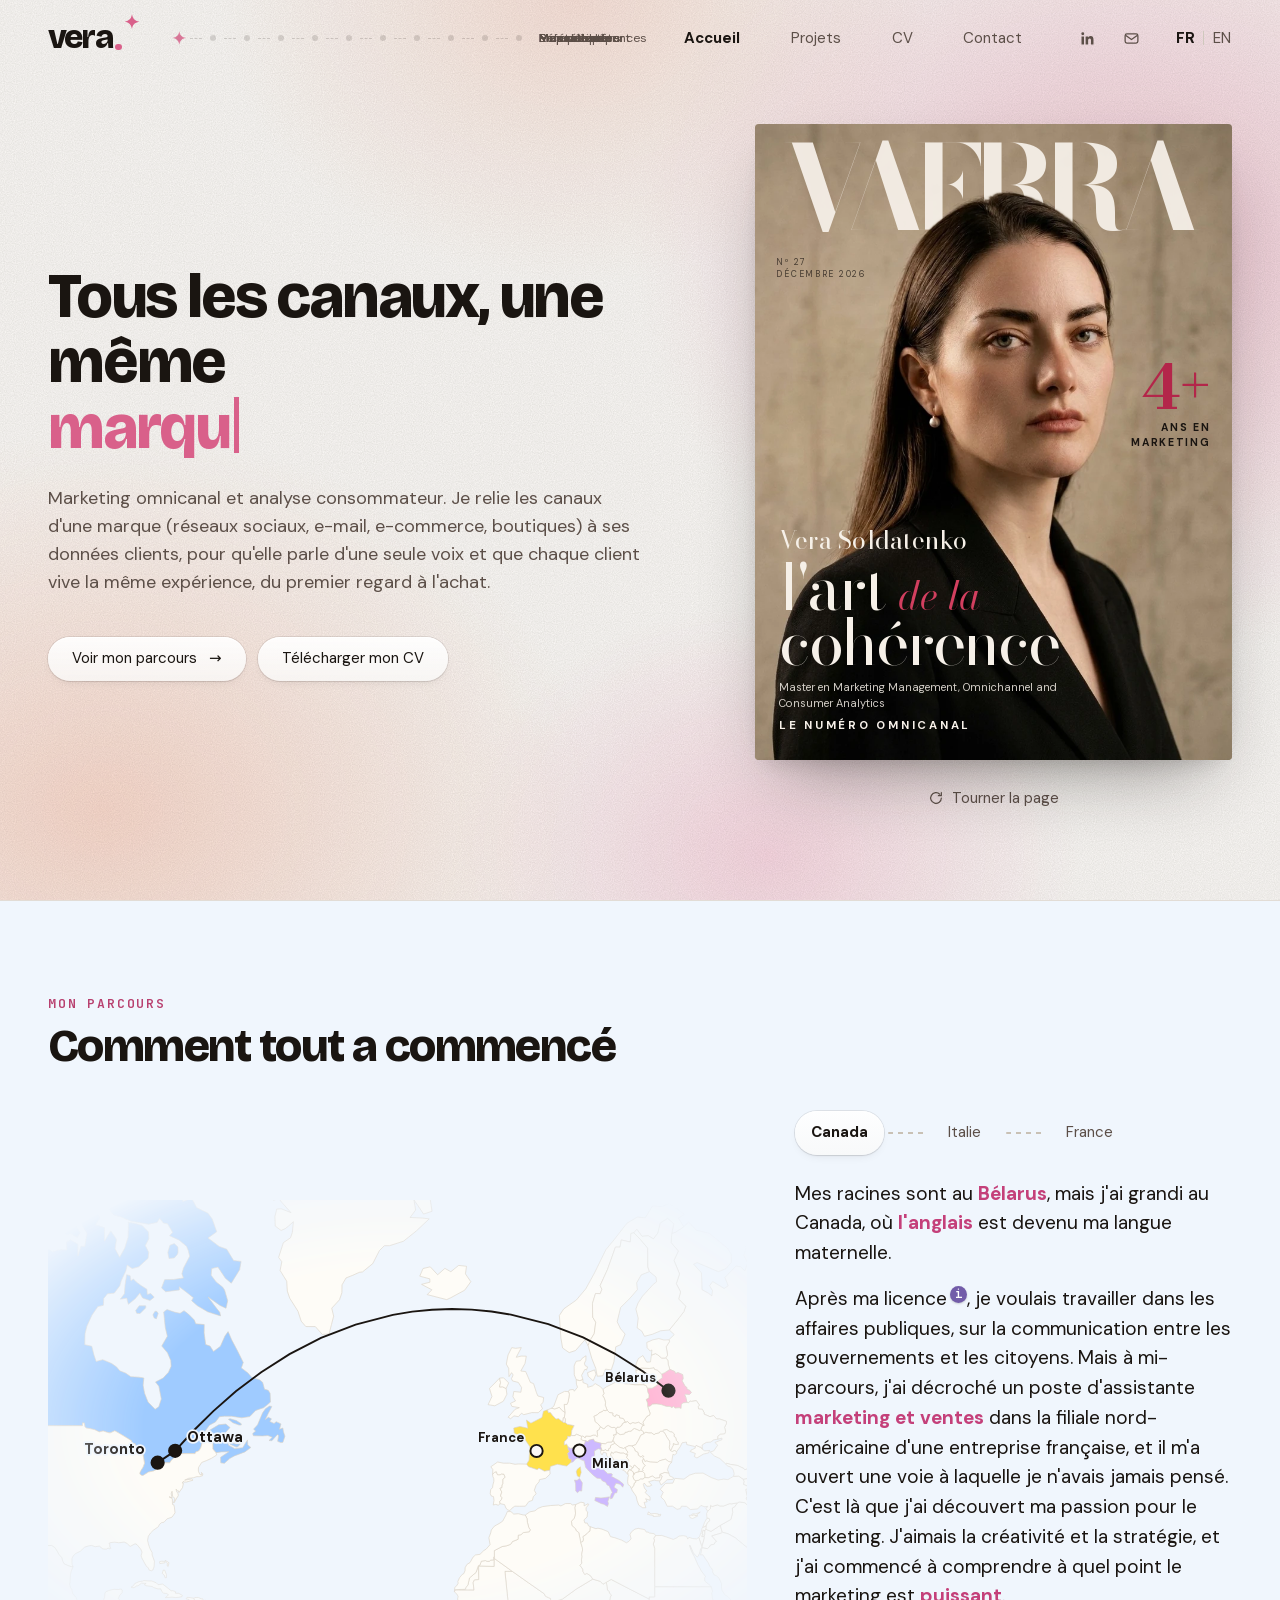
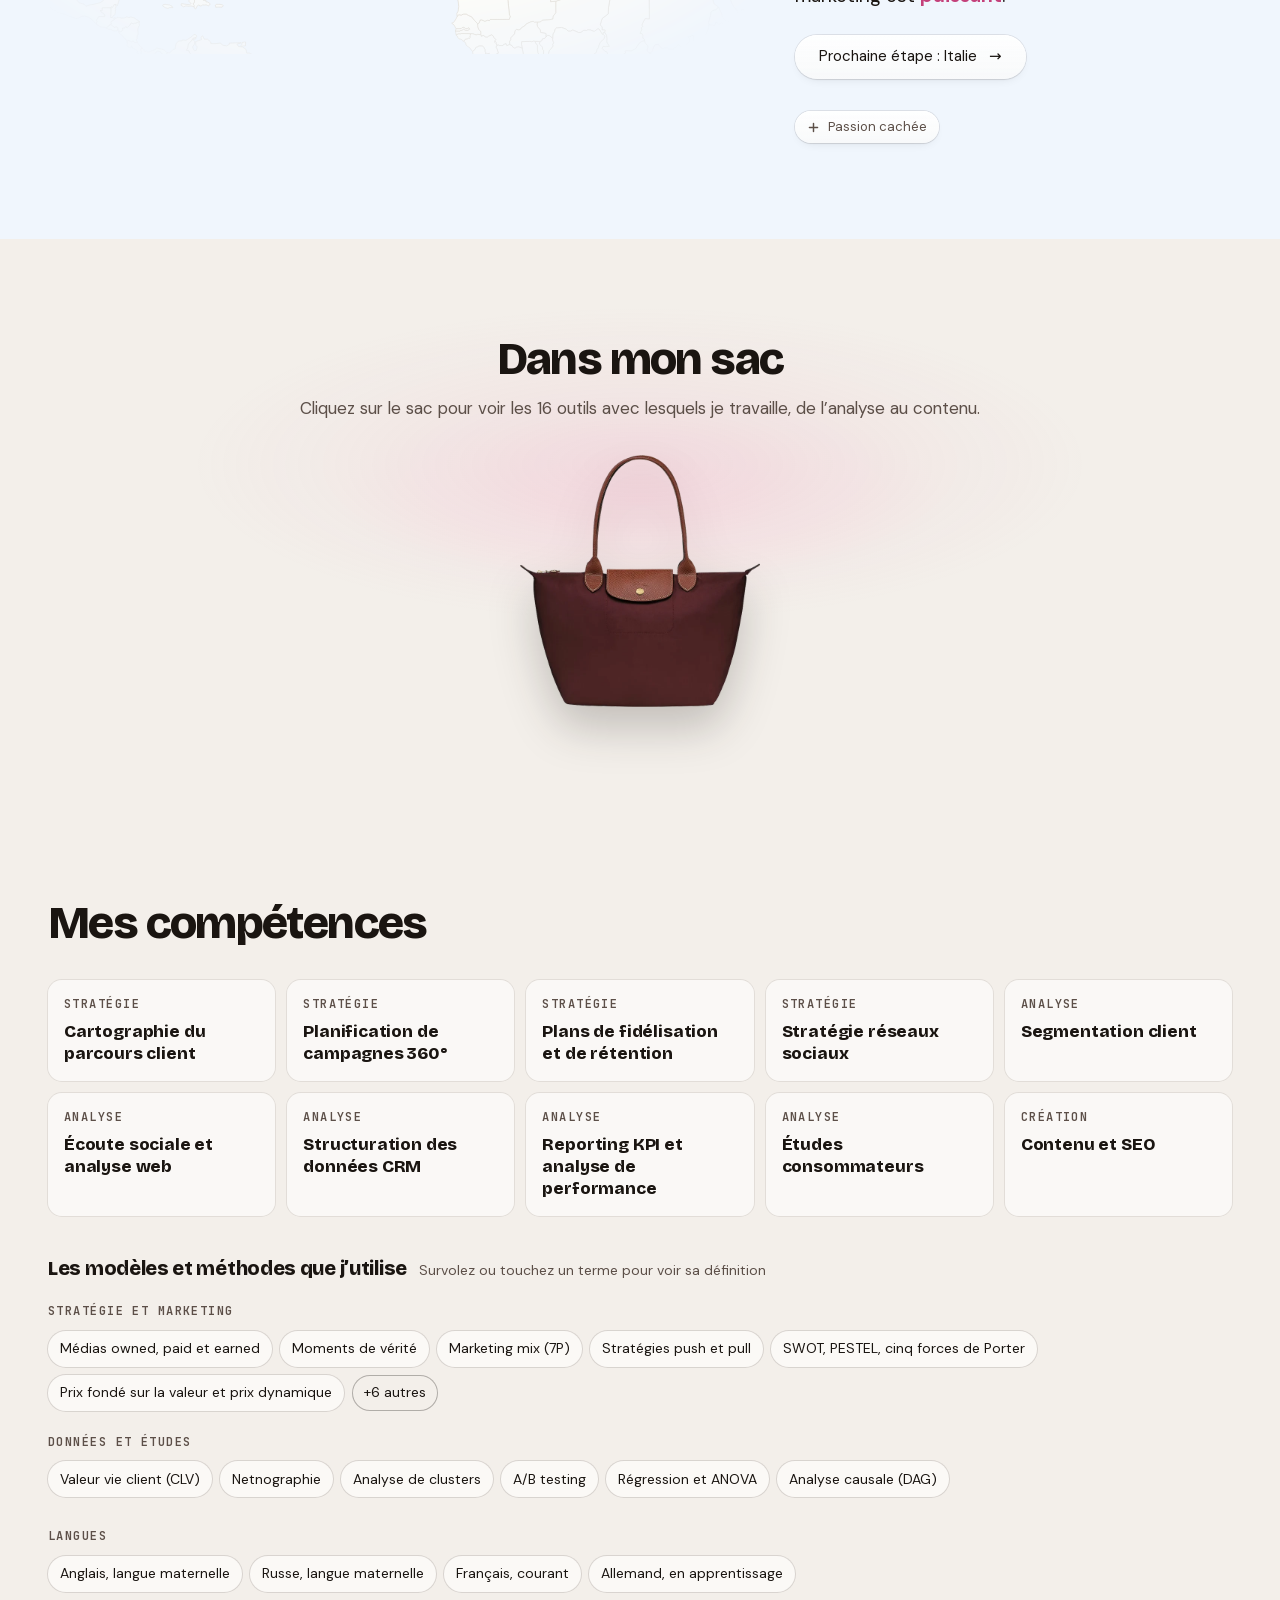
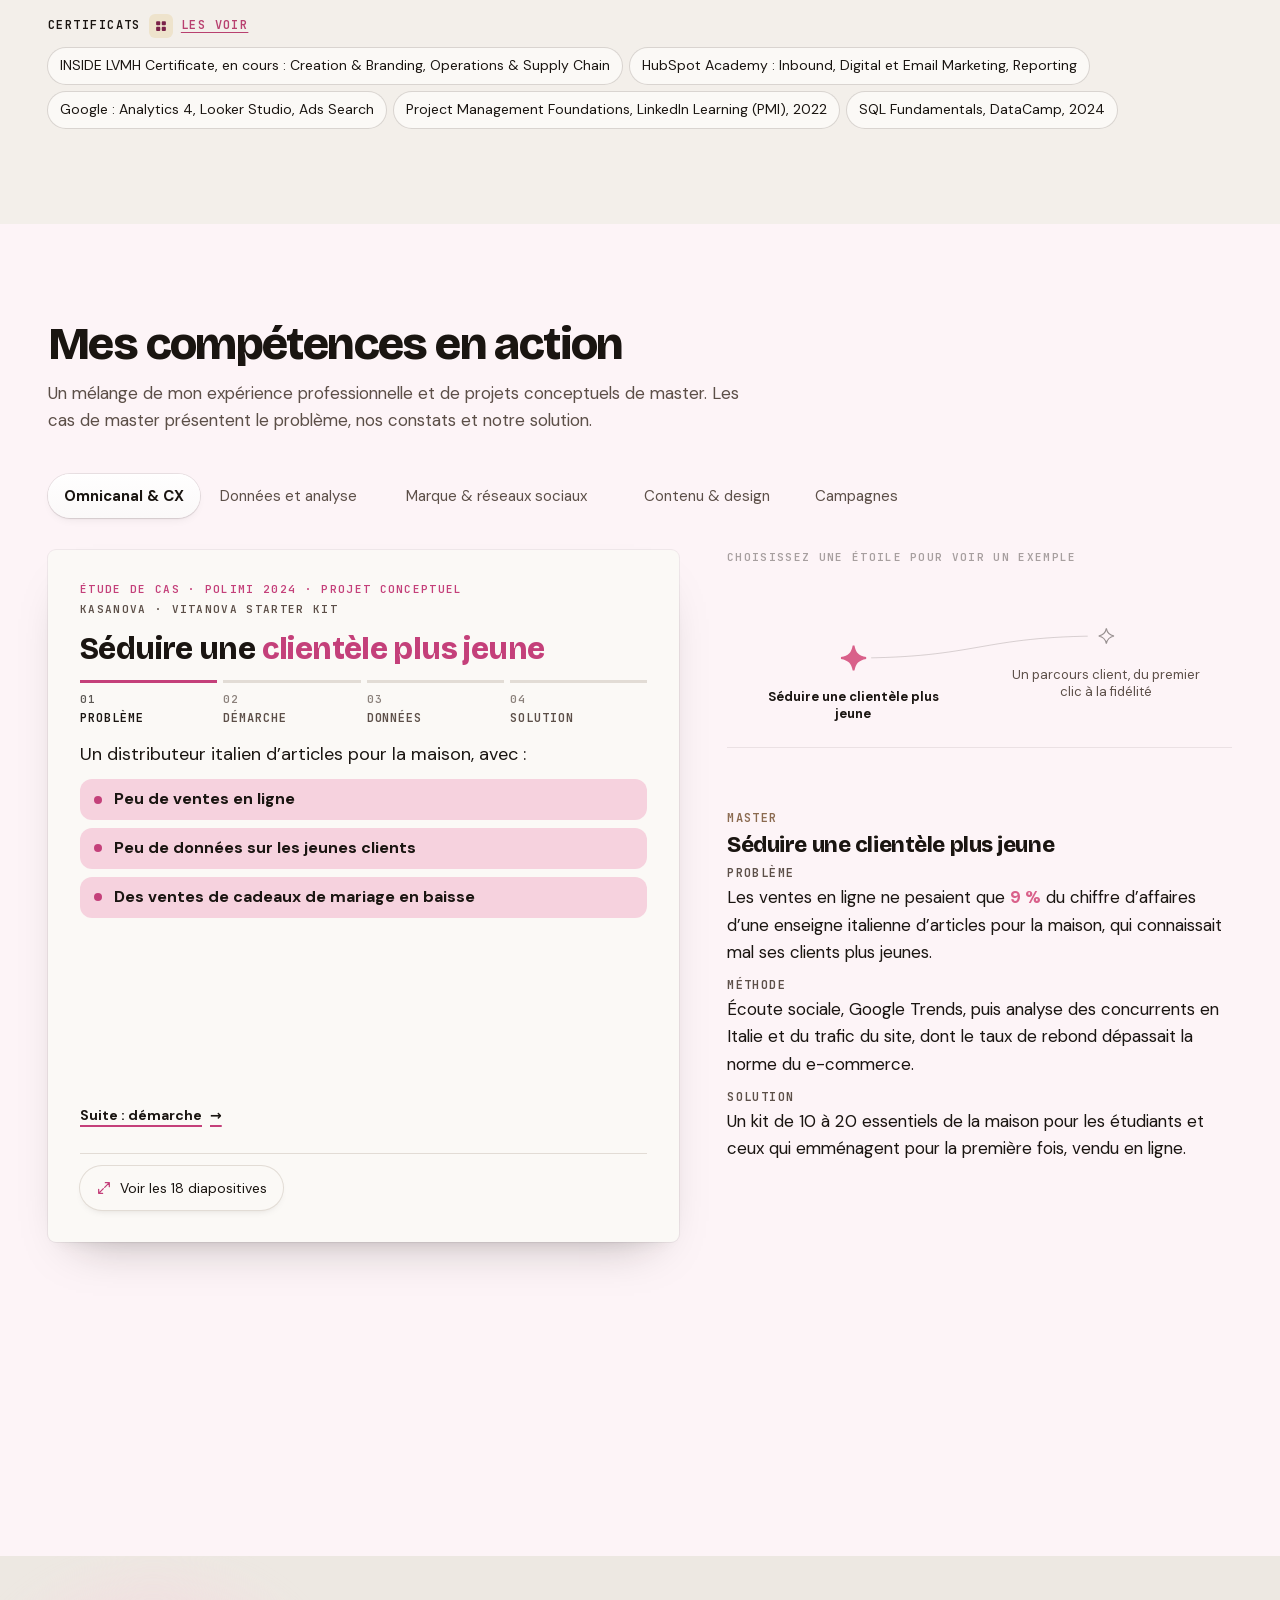
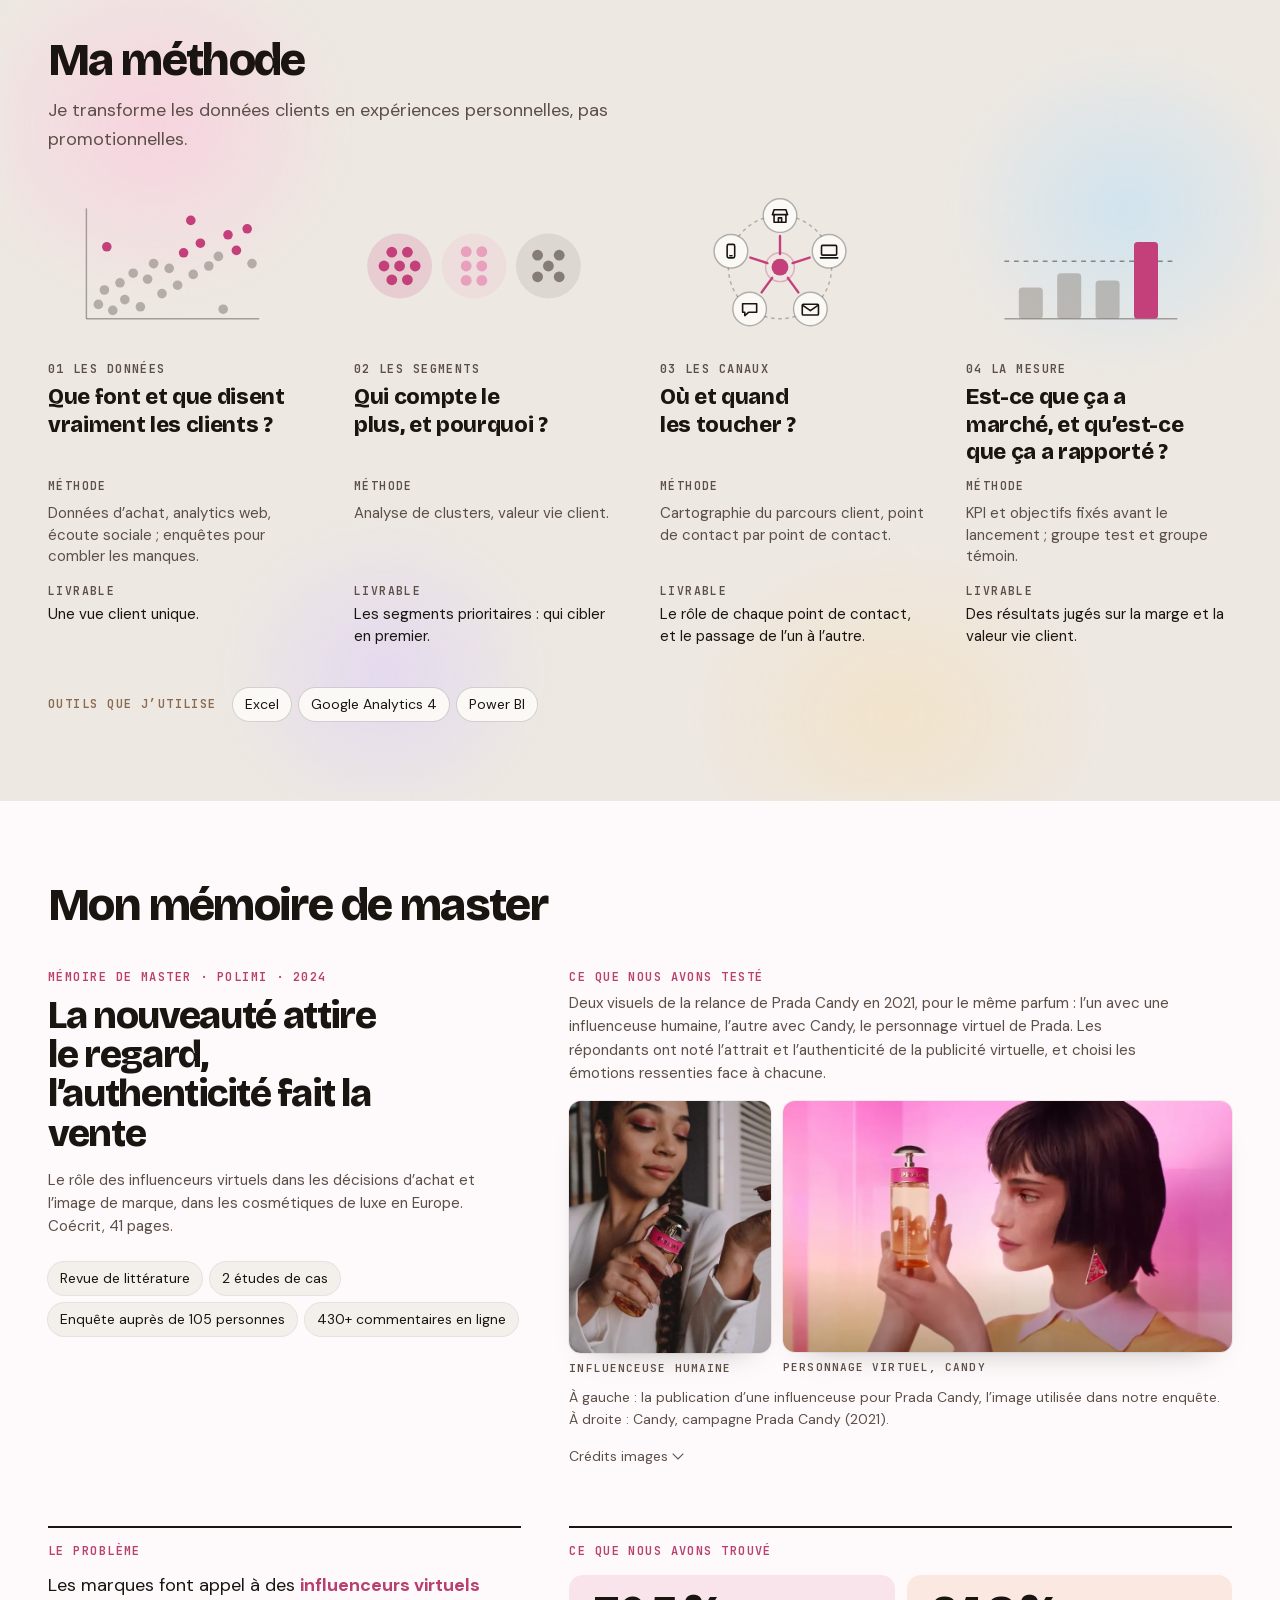
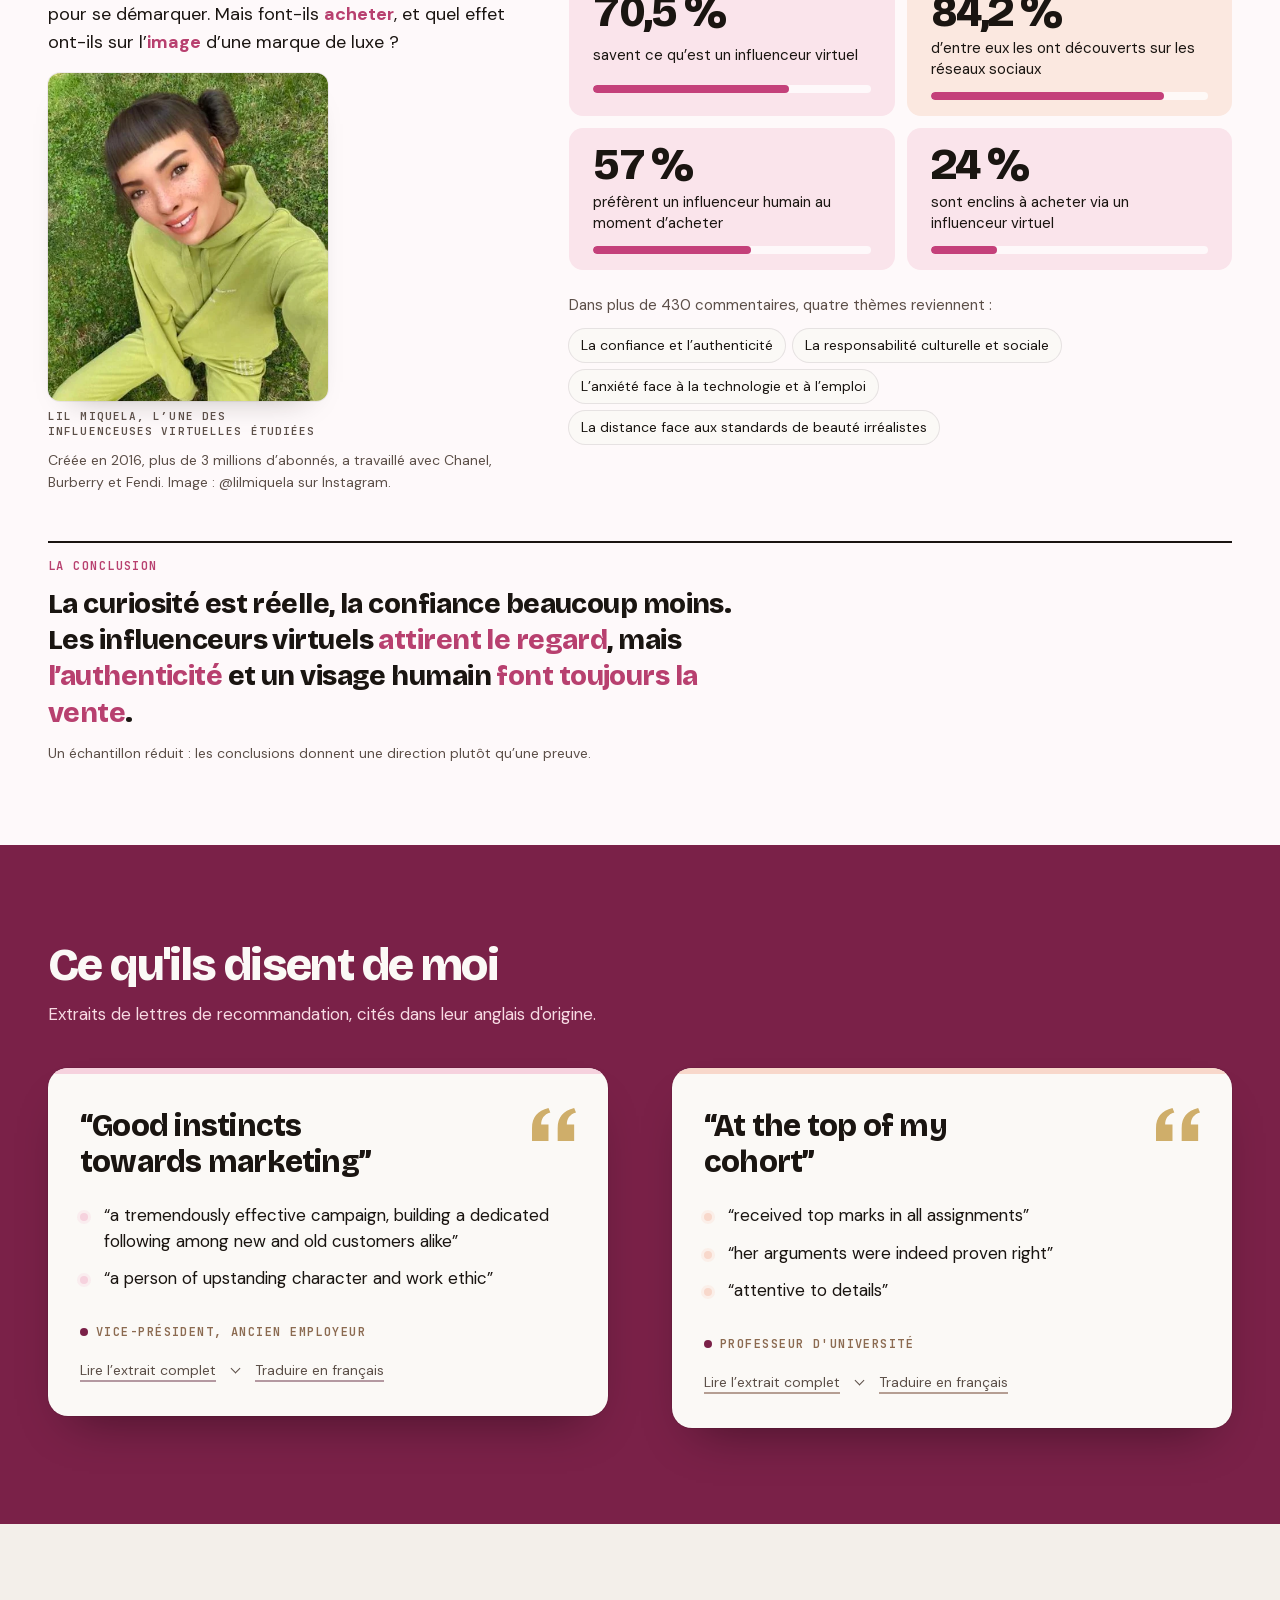
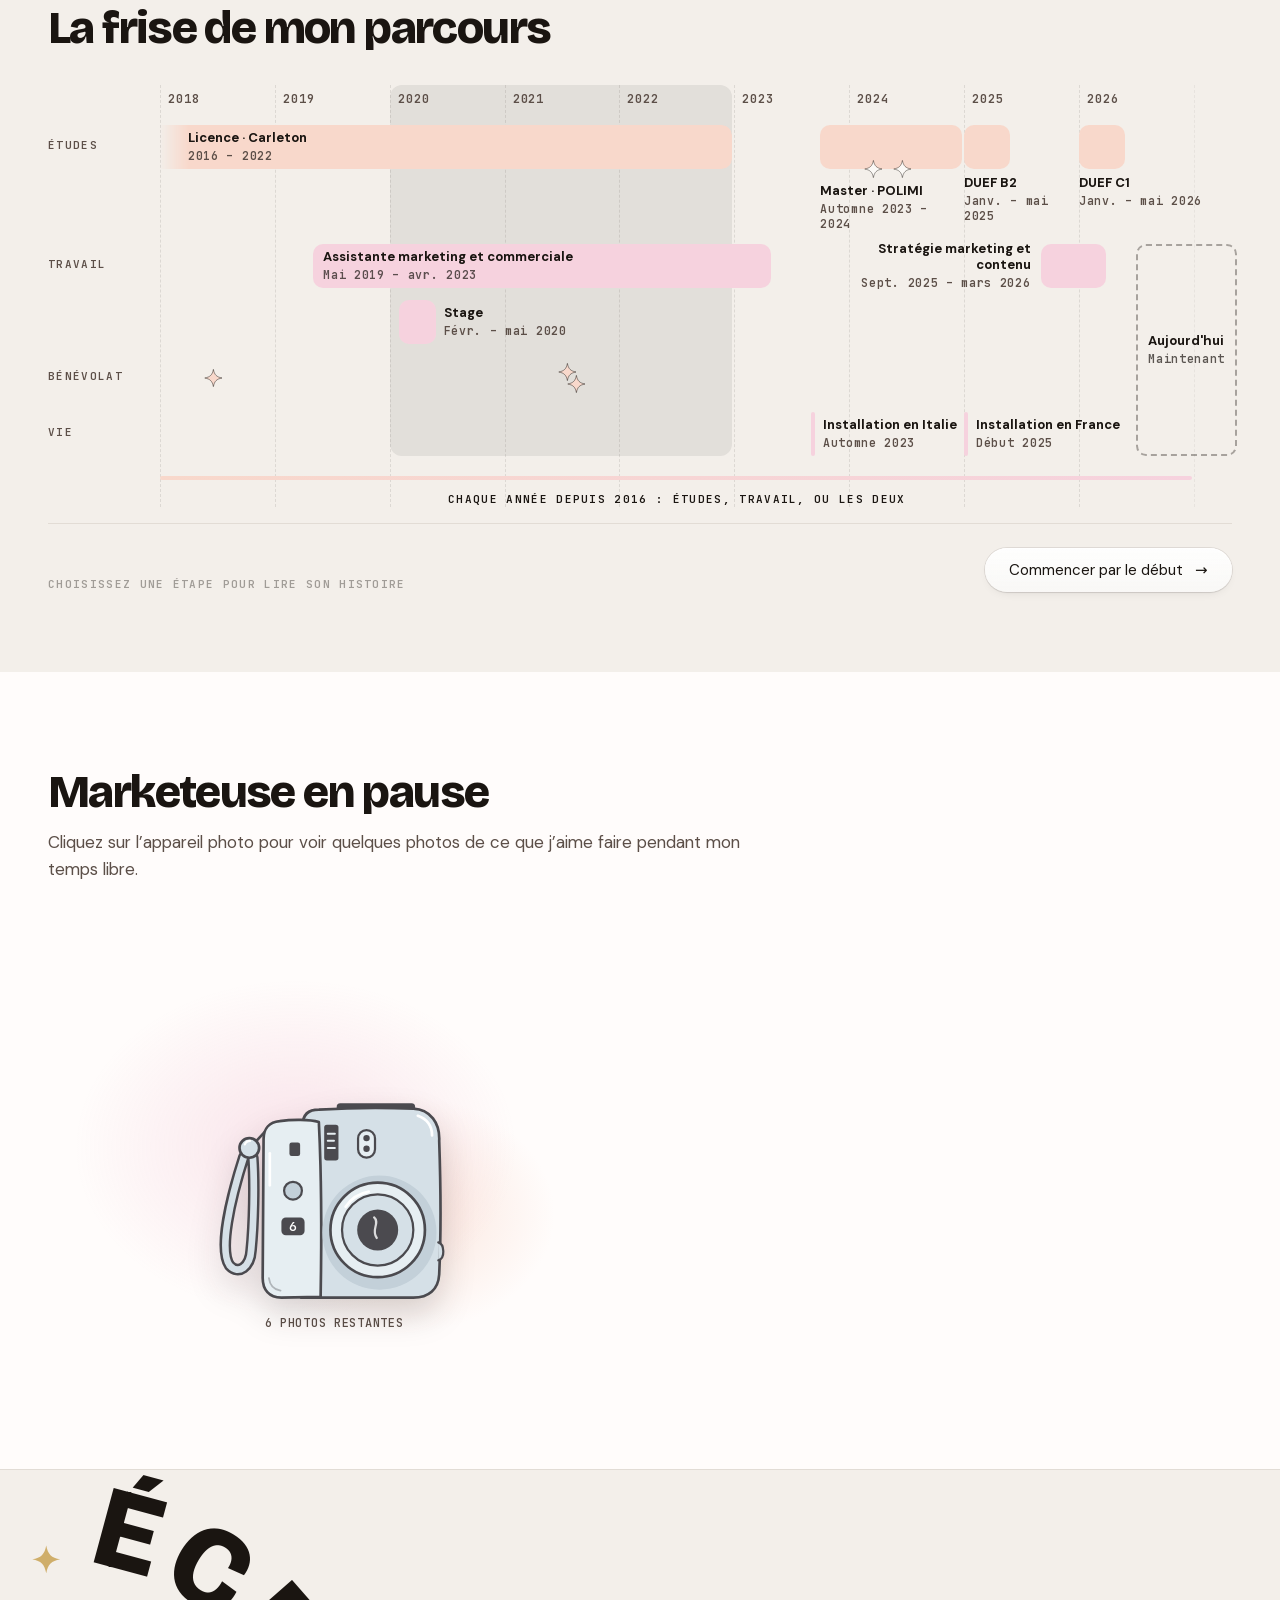
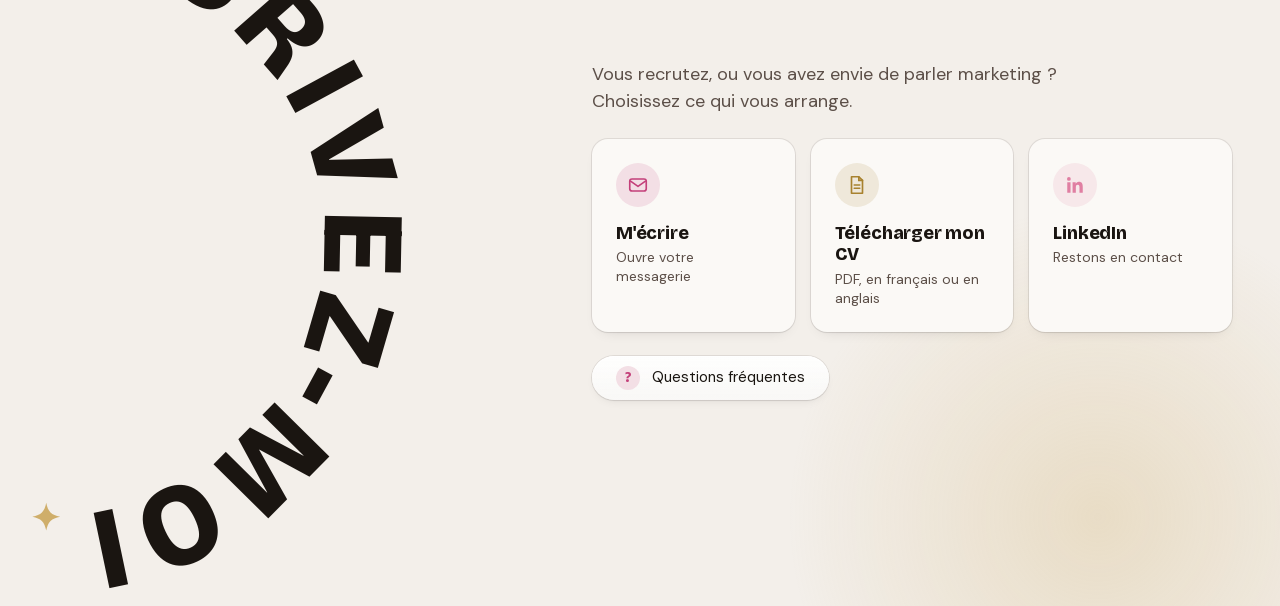
==== index.html @ 97377337 "Salad consumer study, analyst pass on all projects, Problem / Solution / Result - New Skills in acti" ====
<!doctype html>
<html lang="fr">
<head>
<meta charset="utf-8">
<meta name="viewport" content="width=device-width, initial-scale=1, viewport-fit=cover">
<title>Vera Soldatenko · Omnichannel, CX & brand</title>
<meta name="description" content="Vera Soldatenko : marketing omnicanal, CRM et donnée client, e-commerce et expérience client, contenu de marque et réseaux sociaux. Master en marketing omnicanal et analyse consommateur (POLIMI). Basée en France.">
<link rel="canonical" href="https://vsoldatenko.fr/">
<meta property="og:type" content="profile">
<meta property="og:locale" content="fr_FR">
<meta property="og:locale:alternate" content="en_GB">
<meta property="og:title" content="Vera Soldatenko · Omnicanal, expérience client et marque">
<meta property="og:description" content="Marketing omnicanal, CRM et donnée client, e-commerce, contenu de marque et réseaux sociaux. Ouverte aux opportunités en France.">
<meta property="og:url" content="https://vsoldatenko.fr/">
<meta property="og:image" content="https://vsoldatenko.fr/img/vera-portrait-3.jpg">
<meta name="twitter:card" content="summary_large_image">
<meta name="twitter:title" content="Vera Soldatenko · Omnicanal, expérience client et marque">
<meta name="twitter:description" content="Marketing omnicanal, CRM et donnée client, e-commerce, contenu de marque et réseaux sociaux. Ouverte aux opportunités en France.">
<meta name="twitter:image" content="https://vsoldatenko.fr/img/vera-portrait-3.jpg">
<meta name="theme-color" content="#F7F3EB">
<script type="application/ld+json">
{"@context":"https://schema.org","@type":"Person","name":"Vera Soldatenko","url":"https://vsoldatenko.fr/","image":"https://vsoldatenko.fr/img/vera-portrait-3.jpg",
 "jobTitle":"Omnichannel marketing, CX & brand",
 "description":"Omnichannel marketing, CRM and customer data, e-commerce and customer experience, brand content and social media. Based in France.",
 "knowsLanguage":["fr","en","ru"],
 "knowsAbout":["Omnichannel marketing","Customer experience","CRM","Consumer analytics","Brand content","Social media"],
 "alumniOf":[{"@type":"CollegeOrUniversity","name":"POLIMI Graduate School of Management"},{"@type":"CollegeOrUniversity","name":"Carleton University"}],
 "sameAs":["https://www.linkedin.com/in/verasoldatenko"]}
</script>
<link rel="icon" href="img/favicon-vera.ico?v=2" sizes="any">
<link rel="icon" href="img/favicon-vera-32.png?v=2" type="image/png" sizes="32x32">
<link rel="apple-touch-icon" href="img/apple-touch-icon-vera.png?v=2">
<link rel="preload" href="fonts/dm-sans-normal-latin.woff2" as="font" type="font/woff2" crossorigin>
<link rel="preload" href="fonts/bricolage-grotesque-normal-latin.woff2" as="font" type="font/woff2" crossorigin>
<link rel="stylesheet" href="assets/fonts.css?v=1">
<link rel="stylesheet" href="assets/site.css?v=257">
<link rel="stylesheet" href="assets/cover.css?v=20">
<link rel="preload" href="img/vaerra-cover.webp?v=1" as="image">
</head>
<body>
<a class="skip" href="#main" data-en="Skip to content" data-fr="Aller au contenu">Aller au contenu</a>



<header class="head" id="head">
  <div class="wrap head-in">
    <a class="logo" href="#top" aria-label="Vera Soldatenko"><span aria-hidden="true">vera</span><i class="logo-dot" aria-hidden="true"></i><svg class="logo-star" viewBox="0 0 23 22" aria-hidden="true" focusable="false"><path d="M12 0c1.3 7 4.1 9.7 11 11-6.9 1.3-9.7 4.1-11 11-1.3-6.9-4.1-9.7-11-11 6.9-1.3 9.7-4 11-11z"/></svg></a>
    <div class="jt" id="jt" aria-hidden="true"><ol class="jt-list"><li class="jt-stop" data-for="top"><span class="jt-mark"><i class="jt-dot"></i><span class="jt-star"><svg viewBox="0 0 23 22" aria-hidden="true" focusable="false"><path d="M12 0c1.3 7 4.1 9.7 11 11-6.9 1.3-9.7 4.1-11 11-1.3-6.9-4.1-9.7-11-11 6.9-1.3 9.7-4 11-11z"/></svg></span></span></li><li class="jt-stop" data-for="path"><span class="jt-mark"><i class="jt-dot"></i><span class="jt-star"><svg viewBox="0 0 23 22" aria-hidden="true" focusable="false"><path d="M12 0c1.3 7 4.1 9.7 11 11-6.9 1.3-9.7 4.1-11 11-1.3-6.9-4.1-9.7-11-11 6.9-1.3 9.7-4 11-11z"/></svg></span></span></li><li class="jt-stop" data-for="stack"><span class="jt-mark"><i class="jt-dot"></i><span class="jt-star"><svg viewBox="0 0 23 22" aria-hidden="true" focusable="false"><path d="M12 0c1.3 7 4.1 9.7 11 11-6.9 1.3-9.7 4.1-11 11-1.3-6.9-4.1-9.7-11-11 6.9-1.3 9.7-4 11-11z"/></svg></span></span></li><li class="jt-stop" data-for="skills"><span class="jt-mark"><i class="jt-dot"></i><span class="jt-star"><svg viewBox="0 0 23 22" aria-hidden="true" focusable="false"><path d="M12 0c1.3 7 4.1 9.7 11 11-6.9 1.3-9.7 4.1-11 11-1.3-6.9-4.1-9.7-11-11 6.9-1.3 9.7-4 11-11z"/></svg></span></span></li><li class="jt-stop" data-for="work"><span class="jt-mark"><i class="jt-dot"></i><span class="jt-star"><svg viewBox="0 0 23 22" aria-hidden="true" focusable="false"><path d="M12 0c1.3 7 4.1 9.7 11 11-6.9 1.3-9.7 4.1-11 11-1.3-6.9-4.1-9.7-11-11 6.9-1.3 9.7-4 11-11z"/></svg></span></span></li><li class="jt-stop" data-for="how"><span class="jt-mark"><i class="jt-dot"></i><span class="jt-star"><svg viewBox="0 0 23 22" aria-hidden="true" focusable="false"><path d="M12 0c1.3 7 4.1 9.7 11 11-6.9 1.3-9.7 4.1-11 11-1.3-6.9-4.1-9.7-11-11 6.9-1.3 9.7-4 11-11z"/></svg></span></span></li><li class="jt-stop" data-for="thesis"><span class="jt-mark"><i class="jt-dot"></i><span class="jt-star"><svg viewBox="0 0 23 22" aria-hidden="true" focusable="false"><path d="M12 0c1.3 7 4.1 9.7 11 11-6.9 1.3-9.7 4.1-11 11-1.3-6.9-4.1-9.7-11-11 6.9-1.3 9.7-4 11-11z"/></svg></span></span></li><li class="jt-stop" data-for="refs"><span class="jt-mark"><i class="jt-dot"></i><span class="jt-star"><svg viewBox="0 0 23 22" aria-hidden="true" focusable="false"><path d="M12 0c1.3 7 4.1 9.7 11 11-6.9 1.3-9.7 4.1-11 11-1.3-6.9-4.1-9.7-11-11 6.9-1.3 9.7-4 11-11z"/></svg></span></span></li><li class="jt-stop" data-for="resume"><span class="jt-mark"><i class="jt-dot"></i><span class="jt-star"><svg viewBox="0 0 23 22" aria-hidden="true" focusable="false"><path d="M12 0c1.3 7 4.1 9.7 11 11-6.9 1.3-9.7 4.1-11 11-1.3-6.9-4.1-9.7-11-11 6.9-1.3 9.7-4 11-11z"/></svg></span></span></li><li class="jt-stop" data-for="off"><span class="jt-mark"><i class="jt-dot"></i><span class="jt-star"><svg viewBox="0 0 23 22" aria-hidden="true" focusable="false"><path d="M12 0c1.3 7 4.1 9.7 11 11-6.9 1.3-9.7 4.1-11 11-1.3-6.9-4.1-9.7-11-11 6.9-1.3 9.7-4 11-11z"/></svg></span></span></li><li class="jt-stop" data-for="contact"><span class="jt-mark"><i class="jt-dot"></i><span class="jt-star"><svg viewBox="0 0 23 22" aria-hidden="true" focusable="false"><path d="M12 0c1.3 7 4.1 9.7 11 11-6.9 1.3-9.7 4.1-11 11-1.3-6.9-4.1-9.7-11-11 6.9-1.3 9.7-4 11-11z"/></svg></span></span></li></ol><span class="jt-labs"><span class="jt-lab" data-en="Start here" data-fr="Point de départ">Point de départ</span><span class="jt-lab" data-en="How it all began" data-fr="Mes débuts">Mes débuts</span><span class="jt-lab" data-en="Marketing stack" data-fr="Mes outils">Mes outils</span><span class="jt-lab" data-en="My skills" data-fr="Mes compétences">Mes compétences</span><span class="jt-lab" data-en="Skills in action" data-fr="En pratique">En pratique</span><span class="jt-lab" data-en="How I work" data-fr="Ma méthode">Ma méthode</span><span class="jt-lab" data-en="My thesis" data-fr="Mon mémoire">Mon mémoire</span><span class="jt-lab" data-en="References" data-fr="Références">Références</span><span class="jt-lab" data-en="Career timeline" data-fr="Mon parcours">Mon parcours</span><span class="jt-lab" data-en="Off duty" data-fr="En pause">En pause</span><span class="jt-lab" data-en="Get in touch" data-fr="Me contacter">Me contacter</span></span><span class="jt-num"><b>01</b> / 11</span></div>
    <nav class="nav" aria-label="Menu">
      <a class="nav-link" href="#top" aria-current="page" data-en="Home" data-fr="Accueil">Accueil</a>
      <a class="nav-link" href="#work" data-en="Work" data-fr="Projets">Projets</a>
      <a class="nav-link" data-spy="#about" href="Vera_Soldatenko_CV_FR.pdf" download type="application/pdf" data-cv-fr="Vera_Soldatenko_CV_FR.pdf" data-cv-en="Vera_Soldatenko_CV_EN.pdf">CV</a>
      <a class="nav-link" href="#contact" data-en="Contact" data-fr="Contact">Contact</a>
    </nav>
    <div class="head-end">
      <ul class="social">
        <li><a class="bubble bubble-li" href="https://www.linkedin.com/in/verasoldatenko" target="_blank" rel="noopener"><span class="sr-only">LinkedIn</span><svg viewBox="0 0 24 24" aria-hidden="true" focusable="false"><path fill="currentColor" d="M20.447 20.452h-3.554v-5.569c0-1.328-.027-3.037-1.852-3.037-1.853 0-2.136 1.445-2.136 2.939v5.667H9.351V9h3.414v1.561h.046c.477-.9 1.637-2.103 3.37-2.103 3.601 0 4.267 2.37 4.267 5.455v6.286zM5.337 7.433a2.064 2.064 0 1 1 0-4.128 2.064 2.064 0 0 1 0 4.128zM7.119 20.452H3.555V9h3.564v11.452z"/></svg></a></li>
        <li><a class="bubble bubble-ol" href="#contact" id="mailLink" data-mail><span class="sr-only" data-en="Email" data-fr="E-mail">E-mail</span><svg viewBox="0 0 24 24" aria-hidden="true" focusable="false"><rect x="3" y="5.5" width="18" height="13" rx="2.5" fill="none" stroke="currentColor" stroke-width="1.8"/><path d="M3.5 7.5l8.5 6 8.5-6" fill="none" stroke="currentColor" stroke-width="1.8" stroke-linejoin="round"/></svg></a></li>
      </ul>
      <div class="lang" role="group" aria-label="Language / Langue">
        <button type="button" data-lang-btn="fr" aria-pressed="true" lang="fr">FR</button>
        <span class="lang-sep" aria-hidden="true"></span>
        <button type="button" data-lang-btn="en" aria-pressed="false" lang="en">EN</button>
      </div>
    </div>
  </div>
</header>



<main id="main">
    <section class="hero" id="top" aria-labelledby="hero-title">
      <div class="wrap hero-grid">
        <div>
          <h1 id="hero-title">
            <span class="sr-only" data-en="Every channel, one experience" data-fr="Tous les canaux, une même expérience">Tous les canaux, une même expérience</span>
            <span aria-hidden="true"><span data-en="Every channel, one" data-fr="Tous les canaux, une même">Tous les canaux, une même</span><br><span class="tw"><span id="tw"></span><span class="caret"></span></span></span>
          </h1>
          <p class="sub" data-en="Omnichannel marketing and consumer analytics. I connect a brand's channels (social media, email, e-commerce, stores) with its customer data, so it speaks with one voice and every customer gets the same experience, from first look to purchase." data-fr="Marketing omnicanal et analyse consommateur. Je relie les canaux d'une marque (réseaux sociaux, e-mail, e-commerce, boutiques) à ses données clients, pour qu'elle parle d'une seule voix et que chaque client vive la même expérience, du premier regard à l'achat.">Marketing omnicanal et analyse consommateur. Je relie les canaux d'une marque (réseaux sociaux, e-mail, e-commerce, boutiques) à ses données clients, pour qu'elle parle d'une seule voix et que chaque client vive la même expérience, du premier regard à l'achat.</p>
          <div class="journey">
            <a class="tp tp-main" id="journeyBtn" href="#path"><span data-en="See my journey" data-fr="Voir mon parcours">Voir mon parcours</span><span class="tp-arr" aria-hidden="true">→</span></a><a class="tp tp-main tp-dl" href="Vera_Soldatenko_CV_FR.pdf" download type="application/pdf" data-cv-fr="Vera_Soldatenko_CV_FR.pdf" data-cv-en="Vera_Soldatenko_CV_EN.pdf"><span data-en="Download my CV" data-fr="Télécharger mon CV">Télécharger mon CV</span></a>
          </div>
        </div>
        <figure class="cv-wrap">
          <div class="cv-flip" id="cvFlip">
            <div class="cv cv-front" id="cvFront">
              <img class="cv-photo" src="img/vaerra-cover.webp?v=1" width="800" height="1067" alt="Vera Soldatenko en couverture du magazine fictif Vaerra" data-alt-en="Vera Soldatenko on the cover of Vaerra, an imaginary magazine" data-alt-fr="Vera Soldatenko en couverture du magazine fictif Vaerra">
              <svg class="cv-mast" viewBox="0 0 400 96" aria-hidden="true"><text x="200" y="86" text-anchor="middle" textLength="376" lengthAdjust="spacing">VAERRA</text></svg>
              <img class="cv-fg" src="img/vaerra-cover-fg.webp?v=1" width="800" height="320" alt="" aria-hidden="true">
              <p class="cv-issue"><span>Nº 27</span><span id="cvMonth">Novembre 2026</span></p>
              <div class="cv-stat">
                <p class="cv-big">4+</p>
                <p class="cv-caps" data-en="years in marketing" data-fr="ans en marketing">ans en marketing</p>
              </div>
              <div class="cv-foot">
                <p class="cv-name">Vera Soldatenko</p>
                <p class="cv-head"><span data-en="the art" data-fr="l'art">l'art</span> <i data-en="of" data-fr="de la">de la</i><br><span data-en="coherence" data-fr="cohérence">cohérence</span></p>
                <p class="cv-deg" data-en="Master's in Marketing Management, Omnichannel and Consumer Analytics" data-fr="Master en Marketing Management, Omnichannel and Consumer Analytics">Master en Marketing Management, Omnichannel and Consumer Analytics</p>
                <p class="cv-tag" data-en="The omnichannel issue" data-fr="Le numéro omnicanal">Le numéro omnicanal</p>
              </div>
            </div>
            <div class="cv cv-back" id="cvBack" inert>
              <p class="cvb-kick" data-en="A quick note" data-fr="Petit mot">Petit mot</p>
              <img class="cvb-photo" src="img/vaerra-back.webp?v=1" width="640" height="533" loading="lazy" alt="Portrait de Vera Soldatenko" data-alt-en="Portrait of Vera Soldatenko" data-alt-fr="Portrait de Vera Soldatenko">
              <p class="cvb-hello" data-en="Hey! I'm Vera." data-fr="Bonjour ! Moi, c'est Vera.">Bonjour ! Moi, c'est Vera.</p>
              <p class="cvb-status" data-en="Open to a permanent (CDI), fixed-term (CDD) or temp role." data-fr="Actuellement à la recherche d&#x27;un CDI, d&#x27;un CDD ou d&#x27;une mission d&#x27;intérim.">Actuellement à la recherche d'un CDI, d'un CDD ou d'une mission d'intérim.</p>
              <p class="cvb-text" data-en="Thank you for taking the time to visit my portfolio and follow my professional journey." data-fr="Merci d'avoir pris le temps de visiter mon portfolio et de découvrir mon parcours professionnel.">Merci d'avoir pris le temps de visiter mon portfolio et de découvrir mon parcours professionnel.</p>
            </div>
          </div>
          <figcaption class="cv-cap">
            <button type="button" class="cv-turn" id="cvTurn" aria-pressed="false" aria-controls="cvFlip"><svg viewBox="0 0 24 24" fill="none" stroke="currentColor" stroke-width="1.8" stroke-linecap="round" stroke-linejoin="round" aria-hidden="true"><path d="M20 12a8 8 0 1 1-2.34-5.66"/><path d="M20 4v4.5h-4.5"/></svg><span id="cvTurnTxt" data-en="Turn the page" data-fr="Tourner la page">Tourner la page</span></button>
          </figcaption>
        </figure>
      </div>
    </section>

    <!-- Section 2: how I got here (part of Home) -->

  <section class="path" id="path" data-nav="#top" aria-labelledby="pathTitle">
      <div class="wrap">
        <p class="sec-kick" data-en="My journey" data-fr="Mon parcours">Mon parcours</p>
        <h2 class="path-title" id="pathTitle" data-en="How it all began" data-fr="Comment tout a commencé">Comment tout a commencé</h2>
        <div class="jmap" id="jmap">
          <div class="jm-map"><svg id="jmSvg" viewBox="0 0 800 520" role="img" aria-labelledby="jmMapLabel"><title id="jmMapLabel" data-en="Map of my route: Belarus, Ottawa and Toronto, Milan, then France, plus places visited on trips" data-fr="Carte de mon parcours : le Bélarus, Ottawa et Toronto, Milan, puis la France, et les villes visitées en voyage">Carte de mon parcours : le Bélarus, Ottawa et Toronto, Milan, puis la France, et les villes visitées en voyage</title></svg></div>
          <div class="jm-side">
            <div class="jm-story" id="jmStory">
            <div class="jm-steps" role="tablist" aria-labelledby="pathTitle"><button type="button" class="jm-step" role="tab" id="jmTab0" aria-controls="jmPanel0" aria-selected="true"><span data-en="Canada" data-fr="Canada">Canada</span></button><span class="jm-link" aria-hidden="true"></span><button type="button" class="jm-step" role="tab" id="jmTab1" aria-controls="jmPanel1" aria-selected="false"><span data-en="Italy" data-fr="Italie">Italie</span></button><span class="jm-link" aria-hidden="true"></span><button type="button" class="jm-step" role="tab" id="jmTab2" aria-controls="jmPanel2" aria-selected="false"><span data-en="France" data-fr="France">France</span></button></div>
            <div class="jm-panel" role="tabpanel" id="jmPanel0" aria-labelledby="jmTab0"><p class="jm-txt"><span data-en="My roots are in " data-fr="Mes racines sont au ">Mes racines sont au </span><span class="mk"><span data-en="Belarus" data-fr="Bélarus">Bélarus</span></span><span data-en=", but I grew up in Canada, where " data-fr=", mais j'ai grandi au Canada, où ">, mais j'ai grandi au Canada, où </span><span class="mk"><span data-en="English" data-fr="l'anglais">l'anglais</span></span><span data-en=" became my native language." data-fr=" est devenu ma langue maternelle."> est devenu ma langue maternelle.</span></p><p class="jm-txt"><span data-en="I planned to work in public affairs after my " data-fr="Après ma ">Après ma </span><span class="tip"><button type="button" class="tip-word" aria-describedby="tipDeg"><span data-en="degree" data-fr="licence">licence</span></button><span class="tip-bubble" role="tooltip" id="tipDeg"><b>Honours Bachelor of Arts, European &amp; Russian Studies</b><span data-en="Minor in Business · Carleton University, Ottawa · 2022" data-fr="Mineure en commerce · Carleton University, Ottawa · 2022">Mineure en commerce · Carleton University, Ottawa · 2022</span></span></span><span data-en=", on communication between governments and citizens. But halfway through, I got a job as a " data-fr=", je voulais travailler dans les affaires publiques, sur la communication entre les gouvernements et les citoyens. Mais à mi-parcours, j&#x27;ai décroché un poste d&#x27;assistante ">, je voulais travailler dans les affaires publiques, sur la communication entre les gouvernements et les citoyens. Mais à mi-parcours, j'ai décroché un poste d'assistante </span><span class="mk"><span data-en="marketing and sales" data-fr="marketing et ventes">marketing et ventes</span></span><span data-en=" assistant at the North American branch of a French company, and it opened up a career path I hadn't even considered. That's where I discovered my passion for marketing. I loved the creativity and the strategy, and I began to understand how " data-fr=" dans la filiale nord-américaine d'une entreprise française, et il m'a ouvert une voie à laquelle je n'avais jamais pensé. C'est là que j'ai découvert ma passion pour le marketing. J'aimais la créativité et la stratégie, et j'ai commencé à comprendre à quel point le marketing est "> dans la filiale nord-américaine d'une entreprise française, et il m'a ouvert une voie à laquelle je n'avais jamais pensé. C'est là que j'ai découvert ma passion pour le marketing. J'aimais la créativité et la stratégie, et j'ai commencé à comprendre à quel point le marketing est </span><span class="mk"><span data-en="impactful" data-fr="puissant">puissant</span></span><span data-en=" marketing really is." data-fr=".">.</span></p><p class="jm-next-wrap"><button type="button" class="tp jm-go" data-go="1"><span data-en="Next stop: Italy" data-fr="Prochaine étape : Italie">Prochaine étape : Italie</span><span class="jm-go-ic" aria-hidden="true">→</span></button></p></div><div class="jm-panel" role="tabpanel" id="jmPanel1" aria-labelledby="jmTab1"><p class="jm-txt"><span data-en="To learn the ins and outs of marketing, I went to Milan, where a long-held dream came true: " data-fr="Pour apprendre le marketing de A à Z, je suis partie à Milan, où un rêve de longue date s'est réalisé : ">Pour apprendre le marketing de A à Z, je suis partie à Milan, où un rêve de longue date s'est réalisé : </span><span class="mk"><span data-en="studying abroad" data-fr="étudier à l'étranger">étudier à l'étranger</span></span><span data-en=", with a " data-fr=", avec un ">, avec un </span><span class="tip"><button type="button" class="tip-word" aria-describedby="tipMaster"><span data-en="master's" data-fr="master">master</span></button><span class="tip-bubble" role="tooltip" id="tipMaster"><b>Master in Marketing Management, Omnichannel and Consumer Analytics</b><span data-en="POLIMI Graduate School of Management, Milan · 2024" data-fr="POLIMI Graduate School of Management, Milan · 2024">POLIMI Graduate School of Management, Milan · 2024</span></span></span><span data-en=" in marketing." data-fr=" en marketing."> en marketing.</span></p><p class="jm-txt"><span data-en="There, I saw marketing from " data-fr="J'y ai découvert le marketing ">J'y ai découvert le marketing </span><span class="mk"><span data-en="every angle" data-fr="sous tous ses angles">sous tous ses angles</span></span><span data-en=": brand strategy, consumer behaviour, CRM, e-commerce and data, all applied to real brand cases." data-fr=" : stratégie de marque, comportement du consommateur, CRM, e-commerce et données, toujours appliqués à de vrais cas de marques."> : stratégie de marque, comportement du consommateur, CRM, e-commerce et données, toujours appliqués à de vrais cas de marques.</span></p><p class="jm-next-wrap"><button type="button" class="tp jm-go" data-go="2"><span data-en="Next stop: France" data-fr="Prochaine étape : France">Prochaine étape : France</span><span class="jm-go-ic" aria-hidden="true">→</span></button></p></div><div class="jm-panel" role="tabpanel" id="jmPanel2" aria-labelledby="jmTab2"><p class="jm-txt"><span data-en="Today, " data-fr="Aujourd'hui, ">Aujourd'hui, </span><span class="mk"><span data-en="France is where I call home" data-fr="la France, c'est chez moi">la France, c'est chez moi</span></span><span data-en=". Four countries and three languages later, I know one thing for sure: a brand should feel the same " data-fr=". Quatre pays et trois langues plus tard, j'en suis sûre : une marque doit donner la même impression, ">. Quatre pays et trois langues plus tard, j'en suis sûre : une marque doit donner la même impression, </span><span class="mk"><span data-en="wherever you meet it" data-fr="où qu&#39;on la croise">où qu&#39;on la croise</span></span><span data-en="." data-fr=".">.</span></p></div>
            </div>
            <div class="jm-travel" id="jmTravel" hidden>
              <p class="jm-count"><b><span id="jmCount">19</span><i aria-hidden="true">+</i></b><span data-en="cities so far" data-fr="villes jusqu'ici">villes jusqu'ici</span></p>
              <p class="jm-txt"><span data-en="I love to travel! I get to discover new cultures and languages, taste the local specialties and explore the architecture wherever I go. Along the way, I've met people from all over the world." data-fr="J'adore voyager ! Je découvre de nouvelles cultures et de nouvelles langues, je goûte les spécialités locales et j'explore l'architecture partout où je vais. En chemin, j'ai rencontré des gens du monde entier.">J'adore voyager ! Je découvre de nouvelles cultures et de nouvelles langues, je goûte les spécialités locales et j'explore l'architecture partout où je vais. En chemin, j'ai rencontré des gens du monde entier.</span></p>
              <p class="jm-cities sr-only" data-en="Minsk, Ottawa, Toronto, Quebec City, Niagara Falls, New York, Paris, Versailles, Tours, Bordeaux, Lyon, Annecy, Geneva, Rome, Venice, Florence, Parma, Vienna, Salzburg" data-fr="Minsk, Ottawa, Toronto, Québec, les chutes du Niagara, New York, Paris, Versailles, Tours, Bordeaux, Lyon, Annecy, Genève, Rome, Venise, Florence, Parme, Vienne, Salzbourg">Minsk, Ottawa, Toronto, Québec, les chutes du Niagara, New York, Paris, Versailles, Tours, Bordeaux, Lyon, Annecy, Genève, Rome, Venise, Florence, Parme, Vienne, Salzbourg</p>
            </div>
            <button type="button" class="tp jm-hobby" id="jmHobby" aria-pressed="false" aria-controls="jmTravel"><span class="jm-hobby-ico" id="jmHobbyIco" aria-hidden="true"><svg class="ic-plus" viewBox="0 0 16 16" focusable="false"><path d="M8 3v10M3 8h10"/></svg></span><span id="jmHobbyTxt" data-en="Hidden hobby" data-fr="Passion cachée">Passion cachée</span></button>
          </div>
        </div>
      </div>
    </section>

  <section class="stack bg-sec" id="stack" data-nav="#work" aria-labelledby="stackTitle">
  <div class="wrap bg-wrap"><h2 class="path-title" id="stackTitle"><span data-en="What&#x27;s in my bag" data-fr="Dans mon sac">Dans mon sac</span></h2><p class="sx-lede bg-lede" data-en="Click the bag to see the 16 tools I work with, from analytics to content." data-fr="Cliquez sur le sac pour voir les 16 outils avec lesquels je travaille, de l’analyse au contenu.">Cliquez sur le sac pour voir les 16 outils avec lesquels je travaille, de l’analyse au contenu.</p><div class="bg-stage" id="bgStage"><div class="bg-top"><span class="bg-thing" style="left:79.7%;bottom:3.5%;--w:18%;--r:-6deg;z-index:5;--ml:77.7%;--mb:9.5%;--mw:20%" aria-hidden="true"><span class="bg-x"><span class="bg-y"><img draggable="false" src="img/bag-book.webp" width="420" height="398" alt="" decoding="async"></span></span></span><span class="bg-thing" style="left:23.4%;bottom:7%;--w:3%;--r:-14deg;z-index:6;--ml:11%;--mb:7.6%;--mw:3.5%;--mr:-14deg" aria-hidden="true"><span class="bg-x"><span class="bg-y"><img draggable="false" src="img/bag-lip.webp?v=2" width="98" height="295" alt="" decoding="async"></span></span></span><span class="bg-thing" style="left:84.4%;bottom:70.8%;--w:6%;--r:8deg;z-index:3;--ml:86.6%;--mb:75%;--mw:7%" aria-hidden="true"><span class="bg-x"><span class="bg-y"><img draggable="false" src="img/bag-perfume.webp" width="246" height="281" alt="" decoding="async"></span></span></span><span class="bg-thing" style="left:73.4%;bottom:54.9%;--w:6.6%;--r:9deg;z-index:4;--ml:75%;--mb:63.3%;--mw:7.8%" aria-hidden="true"><span class="bg-x"><span class="bg-y"><img draggable="false" src="img/bag-phone.webp" width="127" height="252" alt="" decoding="async"></span></span></span><span class="bg-thing" style="left:3%;bottom:24%;--w:18.3%;--r:-6deg;z-index:4;--ml:1.6%;--mb:41.4%;--mw:21.5%" aria-hidden="true"><span class="bg-x"><span class="bg-y"><img draggable="false" src="img/bag-ipad.webp" width="429" height="560" alt="" decoding="async"></span></span></span><span class="bg-thing" style="left:19.2%;bottom:51.4%;--w:13.2%;--r:80deg;z-index:9;--ml:2.7%;--mb:30%;--mw:15.5%;--mr:2deg" aria-hidden="true"><span class="bg-x"><span class="bg-y"><img draggable="false" src="img/bag-pencil.webp" width="560" height="36" alt="" decoding="async"></span></span></span><span class="bg-thing" style="left:85%;bottom:52%;--w:5.4%;--r:-10deg;z-index:7;--ml:87.2%;--mb:59%;--mw:6%" aria-hidden="true"><span class="bg-x"><span class="bg-y"><img draggable="false" src="img/bag-pods.webp" width="300" height="223" alt="" decoding="async"></span></span></span><button type="button" class="bg-open" id="bgOpen" aria-expanded="false" aria-controls="bgGrid"><img class="bg-bag" src="img/my-bag.webp" width="640" height="674" alt="" decoding="async"><span class="sr-only" data-en="Open my bag" data-fr="Ouvrir mon sac">Ouvrir mon sac</span></button><div class="bg-note" id="bgNote" role="note"><p data-en="I love everything about beauty, fashion and luxury! I like trying new releases that suit me, and I always look forward to my favourite brands&#x27; holiday launches." data-fr="J&#x27;adore tout l&#x27;univers de la beauté, de la mode et du luxe ! J&#x27;aime essayer les nouveautés qui me ressemblent, et j&#x27;attends chaque année les éditions de fêtes de mes marques préférées.">J'adore tout l'univers de la beauté, de la mode et du luxe ! J'aime essayer les nouveautés qui me ressemblent, et j'attends chaque année les éditions de fêtes de mes marques préférées.</p></div></div><div class="bg-drawer"><div class="bg-inner"><div class="bg-hob"><span class="bg-x"><span class="bg-y"><button type="button" class="tp jm-hobby" id="bgHobby" aria-pressed="false" aria-controls="bgNote"><span class="jm-hobby-ico" aria-hidden="true"><svg class="ic-plus" viewBox="0 0 16 16" focusable="false"><path d="M8 3v10M3 8h10"/></svg></span><span data-en="Hidden hobby" data-fr="Passion cachée">Passion cachée</span></button></span></span></div><ul class="bg-grid" id="bgGrid" aria-label="Tools"><li class="bg-it" style="--b:#FF7A59"><span class="bg-x"><span class="bg-y"><span class="bg-tile"><svg viewBox="0 0 24 24" aria-hidden="true" focusable="false"><path d="M18.164 7.93V5.084a2.198 2.198 0 001.267-1.978v-.067A2.2 2.2 0 0017.238.845h-.067a2.2 2.2 0 00-2.193 2.193v.067a2.196 2.196 0 001.252 1.973l.013.006v2.852a6.22 6.22 0 00-2.969 1.31l.012-.01-7.828-6.095A2.497 2.497 0 104.3 4.656l-.012.006 7.697 5.991a6.176 6.176 0 00-1.038 3.446c0 1.343.425 2.588 1.147 3.607l-.013-.02-2.342 2.343a1.968 1.968 0 00-.58-.095h-.002a2.033 2.033 0 102.033 2.033 1.978 1.978 0 00-.1-.595l.005.014 2.317-2.317a6.247 6.247 0 104.782-11.134l-.036-.005zm-.964 9.378a3.206 3.206 0 113.215-3.207v.002a3.206 3.206 0 01-3.207 3.207z"/></svg></span><span class="bg-name">HubSpot</span></span></span></li><li class="bg-it" style="--b:#00A1E0"><span class="bg-x"><span class="bg-y"><span class="bg-tile"><svg viewBox="0 0 24 24" aria-hidden="true" focusable="false"><path d="M10.006 5.415a4.195 4.195 0 013.045-1.306c1.56 0 2.954.9 3.69 2.205.63-.3 1.35-.45 2.1-.45 2.85 0 5.159 2.34 5.159 5.22s-2.31 5.22-5.176 5.22c-.345 0-.69-.044-1.02-.104a3.75 3.75 0 01-3.3 1.95c-.6 0-1.155-.15-1.65-.375A4.314 4.314 0 018.88 20.4a4.302 4.302 0 01-4.05-2.82c-.27.062-.54.076-.825.076-2.204 0-4.005-1.8-4.005-4.05 0-1.5.811-2.805 2.01-3.51-.255-.57-.39-1.2-.39-1.846 0-2.58 2.1-4.65 4.65-4.65 1.53 0 2.85.705 3.72 1.8"/></svg></span><span class="bg-name">Salesforce</span></span></span></li><li class="bg-it" style="--b:#000000"><span class="bg-x"><span class="bg-y"><span class="bg-tile"><svg viewBox="0 0 24 24" aria-hidden="true" focusable="false"><path d="M4.459 4.208c.746.606 1.026.56 2.428.466l13.215-.793c.28 0 .047-.28-.046-.326L17.86 1.968c-.42-.326-.981-.7-2.055-.607L3.01 2.295c-.466.046-.56.28-.374.466zm.793 3.08v13.904c0 .747.373 1.027 1.214.98l14.523-.84c.841-.046.935-.56.935-1.167V6.354c0-.606-.233-.933-.748-.887l-15.177.887c-.56.047-.747.327-.747.933zm14.337.745c.093.42 0 .84-.42.888l-.7.14v10.264c-.608.327-1.168.514-1.635.514-.748 0-.935-.234-1.495-.933l-4.577-7.186v6.952L12.21 19s0 .84-1.168.84l-3.222.186c-.093-.186 0-.653.327-.746l.84-.233V9.854L7.822 9.76c-.094-.42.14-1.026.793-1.073l3.456-.233 4.764 7.279v-6.44l-1.215-.139c-.093-.514.28-.887.747-.933zM1.936 1.035l13.31-.98c1.634-.14 2.055-.047 3.082.7l4.249 2.986c.7.513.934.653.934 1.213v16.378c0 1.026-.373 1.634-1.68 1.726l-15.458.934c-.98.047-1.448-.093-1.962-.747l-3.129-4.06c-.56-.747-.793-1.306-.793-1.96V2.667c0-.839.374-1.54 1.447-1.632z"/></svg></span><span class="bg-name">Notion</span></span></span></li><li class="bg-it" style="--b:#D97757"><span class="bg-x"><span class="bg-y"><span class="bg-tile"><svg viewBox="0 0 24 24" aria-hidden="true" focusable="false"><path d="m4.7144 15.9555 4.7174-2.6471.079-.2307-.079-.1275h-.2307l-.7893-.0486-2.6956-.0729-2.3375-.0971-2.2646-.1214-.5707-.1215-.5343-.7042.0546-.3522.4797-.3218.686.0608 1.5179.1032 2.2767.1578 1.6514.0972 2.4468.255h.3886l.0546-.1579-.1336-.0971-.1032-.0972L6.973 9.8356l-2.55-1.6879-1.3356-.9714-.7225-.4918-.3643-.4614-.1578-1.0078.6557-.7225.8803.0607.2246.0607.8925.686 1.9064 1.4754 2.4893 1.8336.3643.3035.1457-.1032.0182-.0728-.164-.2733-1.3539-2.4467-1.445-2.4893-.6435-1.032-.17-.6194c-.0607-.255-.1032-.4674-.1032-.7285L6.287.1335 6.6997 0l.9957.1336.419.3642.6192 1.4147 1.0018 2.2282 1.5543 3.0296.4553.8985.2429.8318.091.255h.1579v-.1457l.1275-1.706.2368-2.0947.2307-2.6957.0789-.7589.3764-.9107.7468-.4918.5828.2793.4797.686-.0668.4433-.2853 1.8517-.5586 2.9021-.3643 1.9429h.2125l.2429-.2429.9835-1.3053 1.6514-2.0643.7286-.8196.85-.9046.5464-.4311h1.0321l.759 1.1293-.34 1.1657-1.0625 1.3478-.8804 1.1414-1.2628 1.7-.7893 1.36.0729.1093.1882-.0183 2.8535-.607 1.5421-.2794 1.8396-.3157.8318.3886.091.3946-.3278.8075-1.967.4857-2.3072.4614-3.4364.8136-.0425.0304.0486.0607 1.5482.1457.6618.0364h1.621l3.0175.2247.7892.522.4736.6376-.079.4857-1.2142.6193-1.6393-.3886-3.825-.9107-1.3113-.3279h-.1822v.1093l1.0929 1.0686 2.0035 1.8092 2.5075 2.3314.1275.5768-.3218.4554-.34-.0486-2.2039-1.6575-.85-.7468-1.9246-1.621h-.1275v.17l.4432.6496 2.3436 3.5214.1214 1.0807-.17.3521-.6071.2125-.6679-.1214-1.3721-1.9246L14.38 17.959l-1.1414-1.9428-.1397.079-.674 7.2552-.3156.3703-.7286.2793-.6071-.4614-.3218-.7468.3218-1.4753.3886-1.9246.3157-1.53.2853-1.9004.17-.6314-.0121-.0425-.1397.0182-1.4328 1.9672-2.1796 2.9446-1.7243 1.8456-.4128.164-.7164-.3704.0667-.6618.4008-.5889 2.386-3.0357 1.4389-1.882.929-1.0868-.0062-.1579h-.0546l-6.3385 4.1164-1.1293.1457-.4857-.4554.0608-.7467.2307-.2429 1.9064-1.3114Z"/></svg></span><span class="bg-name">Claude</span></span></span></li><li class="bg-it" style="--b:#107C41"><span class="bg-x"><span class="bg-y"><span class="bg-tile"><svg viewBox="0 0 24 24" aria-hidden="true" focusable="false"><rect x="8.8" y="3.8" width="12.4" height="16.4" rx="1.6" fill="none" stroke="currentColor" stroke-width="1.6"/><path d="M15 4.6v14.8M15 9.3h5.4M15 14.7h5.4" fill="none" stroke="currentColor" stroke-width="1.4"/><rect x="2" y="6" width="12" height="12" rx="1.8"/><path fill="#fff" d="M4.6 8.6h2l1.4 2.3 1.4-2.3h2L9.1 12l2.3 3.4h-2L8 13.1l-1.4 2.3h-2L6.9 12Z"/></svg></span><span class="bg-name">Excel</span></span></span></li><li class="bg-it" style="--b:#7248B9"><span class="bg-x"><span class="bg-y"><span class="bg-tile"><svg viewBox="0 0 24 24" aria-hidden="true" focusable="false"><path d="M14.727 6h6l-6-6v6zm0 .727H14V0H4.91c-.905 0-1.637.732-1.637 1.636v20.728c0 .904.732 1.636 1.636 1.636h14.182c.904 0 1.636-.732 1.636-1.636V6.727h-6zM7.91 17.318a.819.819 0 1 1 .001-1.638.819.819 0 0 1 0 1.638zm0-3.273a.819.819 0 1 1 .001-1.637.819.819 0 0 1 0 1.637zm0-3.272a.819.819 0 1 1 .001-1.638.819.819 0 0 1 0 1.638zm9 6.409h-6.818v-1.364h6.818v1.364zm0-3.273h-6.818v-1.364h6.818v1.364zm0-3.273h-6.818V9.273h6.818v1.363z"/></svg></span><span class="bg-name">Google Forms</span></span></span></li><li class="bg-it" style="--b:#3B4A5C"><span class="bg-x"><span class="bg-y"><span class="bg-tile"><svg viewBox="0 0 24 24" aria-hidden="true" focusable="false"><g fill="none" stroke="currentColor" stroke-width="1.8"><ellipse cx="12" cy="5.5" rx="7.5" ry="3"/><path d="M4.5 5.5v13c0 1.66 3.36 3 7.5 3s7.5-1.34 7.5-3v-13"/><path d="M4.5 12c0 1.66 3.36 3 7.5 3s7.5-1.34 7.5-3"/></g></svg></span><span class="bg-name">SQL</span></span></span></li><li class="bg-it" style="--b:#E37400"><span class="bg-x"><span class="bg-y"><span class="bg-tile"><svg viewBox="0 0 24 24" aria-hidden="true" focusable="false"><path d="M22.84 2.9982v17.9987c.0086 1.6473-1.3197 2.9897-2.967 2.9984a2.9808 2.9808 0 01-.3677-.0208c-1.528-.226-2.6477-1.5558-2.6105-3.1V3.1204c-.0369-1.5458 1.0856-2.8762 2.6157-3.1 1.6361-.1915 3.1178.9796 3.3093 2.6158.014.1201.0208.241.0202.3619zM4.1326 18.0548c-1.6417 0-2.9726 1.331-2.9726 2.9726C1.16 22.6691 2.4909 24 4.1326 24s2.9726-1.3309 2.9726-2.9726-1.331-2.9726-2.9726-2.9726zm7.8728-9.0098c-.0171 0-.0342 0-.0513.0003-1.6495.0904-2.9293 1.474-2.891 3.1256v7.9846c0 2.167.9535 3.4825 2.3505 3.763 1.6118.3266 3.1832-.7152 3.5098-2.327.04-.1974.06-.3983.0593-.5998v-8.9585c.003-1.6474-1.33-2.9852-2.9773-2.9882z"/></svg></span><span class="bg-name">Google Analytics 4</span></span></span></li><li class="bg-it" style="--b:#C9A400"><span class="bg-x"><span class="bg-y"><span class="bg-tile"><svg viewBox="0 0 24 24" aria-hidden="true" focusable="false"><path d="M10 12a1 1 0 0 1 1 1v11H4a1 1 0 0 1-1-1V13a1 1 0 0 1 1-1h6Zm-2-.5V7a1 1 0 0 1 1-1h6a1 1 0 0 1 1 1v17h-4.5V13a1.5 1.5 0 0 0-1.5-1.5H8Zm5-6V1a1 1 0 0 1 1-1h6a1 1 0 0 1 1 1v22a1 1 0 0 1-1 1h-3.5V7A1.5 1.5 0 0 0 15 5.5h-2Z"/></svg></span><span class="bg-name">Power BI</span></span></span></li><li class="bg-it" style="--b:#E97627"><span class="bg-x"><span class="bg-y"><span class="bg-tile"><svg viewBox="0 0 24 24" aria-hidden="true" focusable="false"><path d="M11.654.174V2.377H9.682v.58h1.972V5.16h.696V2.957h1.97v-.58h-1.97V.174h-.348zm6.03 2.262l-.002 1.623v1.623h-2.957v.927h2.957v3.188H18.725l.011-1.582.02-1.576 1.465-.02 1.46-.01v-.927H18.728V2.436h-.522zm-12.407.06V5.686H2.291v.925H5.277V9.801h.985V6.61h3.013v-.925H6.262V2.496H5.77zm6.086 5.27v3.593H8.06v1.188h3.304v3.596h1.28v-3.596H15.953v-1.188H12.643V7.766h-.637zm9.721 1.55v2.221h-2.012v.811h2.012v2.261h.887v-2.261H24v-.811h-2.029V9.317h-.422zm-19.111.131V11.621H0v.621H1.973v2.194H2.64v-2.194h2v-.62H2.609V9.446h-.318zm15.709 4.516v3.254h-3.016v.927h3.016v3.217h1.072v-3.216H21.74v-.928H18.754v-3.254h-.533zm-12.463.008v3.246H2.262v.928h2.957v3.189H6.32v-3.189h2.955v-.928H6.32V13.97h-.55zm6.316 4.578l.002 1.103v1.1H9.566v.812h1.971v2.262h.928l.012-1.119.017-1.143H14.463v-.812h-2V18.549h-.465z"/></svg></span><span class="bg-name">Tableau</span></span></span></li><li class="bg-it" style="--b:#5E8E3E"><span class="bg-x"><span class="bg-y"><span class="bg-tile"><svg viewBox="0 0 24 24" aria-hidden="true" focusable="false"><path d="M15.337 23.979l7.216-1.561s-2.604-17.613-2.625-17.73c-.018-.116-.114-.192-.211-.192s-1.929-.136-1.929-.136-1.275-1.274-1.439-1.411c-.045-.037-.075-.057-.121-.074l-.914 21.104h.023zM11.71 11.305s-.81-.424-1.774-.424c-1.447 0-1.504.906-1.504 1.141 0 1.232 3.24 1.715 3.24 4.629 0 2.295-1.44 3.76-3.406 3.76-2.354 0-3.54-1.465-3.54-1.465l.646-2.086s1.245 1.066 2.28 1.066c.675 0 .975-.545.975-.932 0-1.619-2.654-1.694-2.654-4.359-.034-2.237 1.571-4.416 4.827-4.416 1.257 0 1.875.361 1.875.361l-.945 2.715-.02.01zM11.17.83c.136 0 .271.038.405.135-.984.465-2.064 1.639-2.508 3.992-.656.213-1.293.405-1.889.578C7.697 3.75 8.951.84 11.17.84V.83zm1.235 2.949v.135c-.754.232-1.583.484-2.394.736.466-1.777 1.333-2.645 2.085-2.971.193.501.309 1.176.309 2.1zm.539-2.234c.694.074 1.141.867 1.429 1.755-.349.114-.735.231-1.158.366v-.252c0-.752-.096-1.371-.271-1.871v.002zm2.992 1.289c-.02 0-.06.021-.078.021s-.289.075-.714.21c-.423-1.233-1.176-2.37-2.508-2.37h-.115C12.135.209 11.669 0 11.265 0 8.159 0 6.675 3.877 6.21 5.846c-1.194.365-2.063.636-2.16.674-.675.213-.694.232-.772.87-.075.462-1.83 14.063-1.83 14.063L15.009 24l.927-21.166z"/></svg></span><span class="bg-name">Shopify</span></span></span></li><li class="bg-it" style="--b:#F24E1E"><span class="bg-x"><span class="bg-y"><span class="bg-tile"><svg viewBox="0 0 24 24" aria-hidden="true" focusable="false"><path d="M15.852 8.981h-4.588V0h4.588c2.476 0 4.49 2.014 4.49 4.49s-2.014 4.491-4.49 4.491zM12.735 7.51h3.117c1.665 0 3.019-1.355 3.019-3.019s-1.355-3.019-3.019-3.019h-3.117V7.51zm0 1.471H8.148c-2.476 0-4.49-2.014-4.49-4.49S5.672 0 8.148 0h4.588v8.981zm-4.587-7.51c-1.665 0-3.019 1.355-3.019 3.019s1.354 3.02 3.019 3.02h3.117V1.471H8.148zm4.587 15.019H8.148c-2.476 0-4.49-2.014-4.49-4.49s2.014-4.49 4.49-4.49h4.588v8.98zM8.148 8.981c-1.665 0-3.019 1.355-3.019 3.019s1.355 3.019 3.019 3.019h3.117V8.981H8.148zM8.172 24c-2.489 0-4.515-2.014-4.515-4.49s2.014-4.49 4.49-4.49h4.588v4.441c0 2.503-2.047 4.539-4.563 4.539zm-.024-7.51a3.023 3.023 0 0 0-3.019 3.019c0 1.665 1.365 3.019 3.044 3.019 1.705 0 3.093-1.376 3.093-3.068v-2.97H8.148zm7.704 0h-.098c-2.476 0-4.49-2.014-4.49-4.49s2.014-4.49 4.49-4.49h.098c2.476 0 4.49 2.014 4.49 4.49s-2.014 4.49-4.49 4.49zm-.097-7.509c-1.665 0-3.019 1.355-3.019 3.019s1.355 3.019 3.019 3.019h.098c1.665 0 3.019-1.355 3.019-3.019s-1.355-3.019-3.019-3.019h-.098z"/></svg></span><span class="bg-name">Figma</span></span></span></li><li class="bg-it" style="--b:#00C4CC"><span class="bg-x"><span class="bg-y"><span class="bg-tile"><svg viewBox="0 0 24 24" aria-hidden="true" focusable="false"><path d="M12 0C5.373 0 0 5.373 0 12s5.373 12 12 12 12-5.373 12-12S18.627 0 12 0zM6.962 7.68c.754 0 1.337.549 1.405 1.2.069.583-.171 1.097-.822 1.406-.343.171-.48.172-.549.069-.034-.069 0-.137.069-.206.617-.514.617-.926.548-1.508-.034-.378-.308-.618-.583-.618-1.2 0-2.914 2.674-2.674 4.629.103.754.549 1.646 1.509 1.646.308 0 .65-.103.96-.24.5-.264.799-.47 1.097-.8-.073-.885.704-2.046 1.851-2.046.515 0 .926.205.96.583.068.514-.377.582-.514.582s-.378-.034-.378-.17c-.034-.138.309-.07.275-.378-.035-.206-.24-.274-.446-.274-.72 0-1.131.994-1.029 1.611.035.275.172.549.447.549.205 0 .514-.31.617-.755.068-.308.343-.514.583-.514.102 0 .17.034.205.171v.138c-.034.137-.137.548-.102.651 0 .069.034.171.17.171.092 0 .436-.18.777-.459.117-.59.253-1.298.253-1.357.034-.24.137-.48.617-.48.103 0 .171.034.205.171v.138l-.136.617c.445-.583 1.097-.994 1.508-.994.172 0 .309.102.309.274 0 .103 0 .274-.069.446-.137.377-.309.96-.412 1.474 0 .137.035.274.207.274.171 0 .685-.206 1.096-.754l.007-.004c-.002-.068-.007-.134-.007-.202 0-.411.035-.754.104-.994.068-.274.411-.514.617-.514.103 0 .205.069.205.171 0 .035 0 .103-.034.137-.137.446-.24.857-.24 1.269 0 .24.034.582.102.788 0 .034.035.069.07.069.068 0 .548-.445.89-1.028-.308-.206-.48-.549-.48-.96 0-.72.446-1.097.858-1.097.343 0 .617.24.617.72 0 .308-.103.65-.274.96h.102a.77.77 0 0 0 .584-.24.293.293 0 0 1 .134-.117c.335-.425.83-.74 1.41-.74.48 0 .924.205.959.582.068.515-.378.618-.515.618l-.002-.002c-.138 0-.377-.035-.377-.172 0-.137.309-.068.274-.376-.034-.206-.24-.275-.446-.275-.686 0-1.13.891-1.028 1.611.034.275.171.583.445.583.206 0 .515-.308.652-.754.068-.274.343-.514.583-.514.103 0 .17.034.205.171 0 .069 0 .206-.137.652-.17.308-.171.48-.137.617.034.274.171.48.309.583.034.034.068.102.068.102 0 .069-.034.138-.137.138-.034 0-.068 0-.103-.035-.514-.205-.72-.548-.789-.891-.205.24-.445.377-.72.377-.445 0-.89-.411-.96-.926a1.609 1.609 0 0 1 .075-.649c-.203.13-.422.203-.623.203h-.17c-.447.652-.927 1.098-1.27 1.303a.896.896 0 0 1-.377.104c-.068 0-.171-.035-.205-.104-.095-.152-.156-.392-.193-.667-.481.527-1.145.805-1.453.805-.343 0-.548-.206-.582-.55v-.376c.102-.754.377-1.2.377-1.337a.074.074 0 0 0-.069-.07c-.24 0-1.028.824-1.166 1.373l-.103.445c-.068.309-.377.515-.582.515-.103 0-.172-.035-.206-.172v-.137l.046-.233c-.435.31-.87.508-1.075.508-.308 0-.48-.172-.514-.412-.206.274-.445.412-.754.412-.352 0-.696-.24-.862-.593-.244.275-.523.553-.852.764-.48.309-1.028.549-1.68.549-.582 0-1.097-.309-1.371-.583-.412-.377-.651-.96-.686-1.509-.205-1.68.823-3.84 2.4-4.8.378-.205.755-.343 1.132-.343zm9.77 3.291c-.104 0-.172.172-.172.343 0 .274.137.583.309.755a1.74 1.74 0 0 0 .102-.583c0-.343-.137-.515-.24-.515z"/></svg></span><span class="bg-name">Canva</span></span></span></li><li class="bg-it" style="--b:#0A66C2"><span class="bg-x"><span class="bg-y"><span class="bg-tile"><svg viewBox="0 0 24 24" aria-hidden="true" focusable="false"><path d="M20.447 20.452h-3.554v-5.569c0-1.328-.027-3.037-1.852-3.037-1.853 0-2.136 1.445-2.136 2.939v5.667H9.351V9h3.414v1.561h.046c.477-.9 1.637-1.85 3.37-1.85 3.601 0 4.267 2.37 4.267 5.455v6.286zM5.337 7.433c-1.144 0-2.063-.926-2.063-2.065 0-1.138.92-2.063 2.063-2.063 1.14 0 2.064.925 2.064 2.063 0 1.139-.925 2.065-2.064 2.065zm1.782 13.019H3.555V9h3.564v11.452zM22.225 0H1.771C.792 0 0 .774 0 1.729v20.542C0 23.227.792 24 1.771 24h20.451C23.2 24 24 23.227 24 22.271V1.729C24 .774 23.2 0 22.222 0h.003z"/></svg></span><span class="bg-name">LinkedIn</span></span></span></li><li class="bg-it" style="--b:#0467DF"><span class="bg-x"><span class="bg-y"><span class="bg-tile"><svg viewBox="0 0 24 24" aria-hidden="true" focusable="false"><path d="M6.915 4.03c-1.968 0-3.683 1.28-4.871 3.113C.704 9.208 0 11.883 0 14.449c0 .706.07 1.369.21 1.973a6.624 6.624 0 0 0 .265.86 5.297 5.297 0 0 0 .371.761c.696 1.159 1.818 1.927 3.593 1.927 1.497 0 2.633-.671 3.965-2.444.76-1.012 1.144-1.626 2.663-4.32l.756-1.339.186-.325c.061.1.121.196.183.3l2.152 3.595c.724 1.21 1.665 2.556 2.47 3.314 1.046.987 1.992 1.22 3.06 1.22 1.075 0 1.876-.355 2.455-.843a3.743 3.743 0 0 0 .81-.973c.542-.939.861-2.127.861-3.745 0-2.72-.681-5.357-2.084-7.45-1.282-1.912-2.957-2.93-4.716-2.93-1.047 0-2.088.467-3.053 1.308-.652.57-1.257 1.29-1.82 2.05-.69-.875-1.335-1.547-1.958-2.056-1.182-.966-2.315-1.303-3.454-1.303zm10.16 2.053c1.147 0 2.188.758 2.992 1.999 1.132 1.748 1.647 4.195 1.647 6.4 0 1.548-.368 2.9-1.839 2.9-.58 0-1.027-.23-1.664-1.004-.496-.601-1.343-1.878-2.832-4.358l-.617-1.028a44.908 44.908 0 0 0-1.255-1.98c.07-.109.141-.224.211-.327 1.12-1.667 2.118-2.602 3.358-2.602zm-10.201.553c1.265 0 2.058.791 2.675 1.446.307.327.737.871 1.234 1.579l-1.02 1.566c-.757 1.163-1.882 3.017-2.837 4.338-1.191 1.649-1.81 1.817-2.486 1.817-.524 0-1.038-.237-1.383-.794-.263-.426-.464-1.13-.464-2.046 0-2.221.63-4.535 1.66-6.088.454-.687.964-1.226 1.533-1.533a2.264 2.264 0 0 1 1.088-.285z"/></svg></span><span class="bg-name">Meta Ads Manager</span></span></span></li><li class="bg-it" style="--b:#000000"><span class="bg-x"><span class="bg-y"><span class="bg-tile"><svg viewBox="0 0 24 24" aria-hidden="true" focusable="false"><path d="M12.525.02c1.31-.02 2.61-.01 3.91-.02.08 1.53.63 3.09 1.75 4.17 1.12 1.11 2.7 1.62 4.24 1.79v4.03c-1.44-.05-2.89-.35-4.2-.97-.57-.26-1.1-.59-1.62-.93-.01 2.92.01 5.84-.02 8.75-.08 1.4-.54 2.79-1.35 3.94-1.31 1.92-3.58 3.17-5.91 3.21-1.43.08-2.86-.31-4.08-1.03-2.02-1.19-3.44-3.37-3.65-5.71-.02-.5-.03-1-.01-1.49.18-1.9 1.12-3.72 2.58-4.96 1.66-1.44 3.98-2.13 6.15-1.72.02 1.48-.04 2.96-.04 4.44-.99-.32-2.15-.23-3.02.37-.63.41-1.11 1.04-1.36 1.75-.21.51-.15 1.07-.14 1.61.24 1.64 1.82 3.02 3.5 2.87 1.12-.01 2.19-.66 2.77-1.61.19-.33.4-.67.41-1.06.1-1.79.06-3.57.07-5.36.01-4.03-.01-8.05.02-12.07z"/></svg></span><span class="bg-name">TikTok</span></span></span></li></ul></div></div></div></div>
</section>

    <!-- Section 3 (work): to be designed. Kept so the "Work" link and "See my journey" have a target. -->

  <section class="skills" id="skills" data-nav="#work" aria-labelledby="skillsTitle">
  <div class="wrap">
    <h2 class="path-title" id="skillsTitle"><span data-en="My skills" data-fr="Mes compétences">Mes compétences</span></h2>
    <ul class="sx-grid"><li class="sx-item" data-t="strategy" style="--c:#F6D2DE"><div class="sx-link"><span class="sx-type" data-en="Strategy" data-fr="Stratégie">Stratégie</span><span class="sx-name" data-en="Customer journey mapping" data-fr="Cartographie du parcours client">Cartographie du parcours client</span></div></li><li class="sx-item" data-t="strategy" style="--c:#F6D2DE"><div class="sx-link"><span class="sx-type" data-en="Strategy" data-fr="Stratégie">Stratégie</span><span class="sx-name" data-en="360° campaign planning" data-fr="Planification de campagnes 360°">Planification de campagnes 360°</span></div></li><li class="sx-item" data-t="strategy" style="--c:#F6D2DE"><div class="sx-link"><span class="sx-type" data-en="Strategy" data-fr="Stratégie">Stratégie</span><span class="sx-name" data-en="Loyalty and retention planning" data-fr="Plans de fidélisation et de rétention">Plans de fidélisation et de rétention</span></div></li><li class="sx-item" data-t="strategy" style="--c:#F6D2DE"><div class="sx-link"><span class="sx-type" data-en="Strategy" data-fr="Stratégie">Stratégie</span><span class="sx-name" data-en="Social media strategy" data-fr="Stratégie réseaux sociaux">Stratégie réseaux sociaux</span></div></li><li class="sx-item" data-t="analysis" style="--c:#F8D8CB"><div class="sx-link"><span class="sx-type" data-en="Analysis" data-fr="Analyse">Analyse</span><span class="sx-name" data-en="Customer segmentation" data-fr="Segmentation client">Segmentation client</span></div></li><li class="sx-item" data-t="analysis" style="--c:#F8D8CB"><div class="sx-link"><span class="sx-type" data-en="Analysis" data-fr="Analyse">Analyse</span><span class="sx-name" data-en="Social listening and web analytics" data-fr="Écoute sociale et analyse web">Écoute sociale et analyse web</span></div></li><li class="sx-item" data-t="analysis" style="--c:#F8D8CB"><div class="sx-link"><span class="sx-type" data-en="Analysis" data-fr="Analyse">Analyse</span><span class="sx-name" data-en="CRM data structuring" data-fr="Structuration des données CRM">Structuration des données CRM</span></div></li><li class="sx-item" data-t="analysis" style="--c:#F8D8CB"><div class="sx-link"><span class="sx-type" data-en="Analysis" data-fr="Analyse">Analyse</span><span class="sx-name" data-en="KPI reporting and performance insights" data-fr="Reporting KPI et analyse de performance">Reporting KPI et analyse de performance</span></div></li><li class="sx-item" data-t="analysis" style="--c:#F8D8CB"><div class="sx-link"><span class="sx-type" data-en="Analysis" data-fr="Analyse">Analyse</span><span class="sx-name" data-en="Consumer research" data-fr="Études consommateurs">Études consommateurs</span></div></li><li class="sx-item" data-t="creative" style="--c:#F6D2DE"><div class="sx-link"><span class="sx-type" data-en="Creative" data-fr="Création">Création</span><span class="sx-name" data-en="Content and SEO" data-fr="Contenu et SEO">Contenu et SEO</span></div></li></ul><div class="sx-fw"><p class="sx-fw-head"><span data-en="Frameworks and methods I work with" data-fr="Les modèles et méthodes que j’utilise">Les modèles et méthodes que j’utilise</span> <span class="sx-fw-hint" data-en="Hover or tap one to see what it means" data-fr="Survolez ou touchez un terme pour voir sa définition">Survolez ou touchez un terme pour voir sa définition</span></p><button type="button" class="sx-fw-tog" aria-expanded="false" aria-controls="sxFwBody"><span class="sx-fw-tl"><span data-en="Frameworks and methods I work with" data-fr="Les modèles et méthodes que j’utilise">Les modèles et méthodes que j’utilise</span></span><span class="sx-fw-n">18</span><svg class="ic-plus" viewBox="0 0 24 24" aria-hidden="true" focusable="false"><path d="M12 5v14M5 12h14" fill="none" stroke="currentColor" stroke-width="2" stroke-linecap="round"/></svg></button><div class="sx-fw-body" id="sxFwBody"><p class="sx-fw-mhint"><span data-en="Tap one to see what it means." data-fr="Touchez un terme pour voir sa définition.">Touchez un terme pour voir sa définition.</span></p><p class="sx-fw-lab" data-en="Strategy and marketing" data-fr="Stratégie et marketing">Stratégie et marketing</p><ul class="sx-fw-list sx-fw-cut"><li><button type="button" class="fw-chip" aria-controls="fwd6" aria-describedby="fwTip" data-tip-en="Owned is what you control, like your website. Paid is space you buy, like an ad. Earned is what others say about you for free, like reviews. Your own house, a rented billboard, and your friends’ recommendations." data-tip-fr="Owned, ce que vous contrôlez, comme votre site. Paid, l’espace que vous achetez, comme une publicité. Earned, ce que les autres disent de vous gratuitement, comme les avis. Votre maison, un panneau loué, et les recommandations de vos amis."><span data-en="Owned, paid and earned media" data-fr="Médias owned, paid et earned">Médias owned, paid et earned</span></button><p class="fw-def" id="fwd6" hidden><span data-en="Owned is what you control, like your website. Paid is space you buy, like an ad. Earned is what others say about you for free, like reviews. Your own house, a rented billboard, and your friends’ recommendations." data-fr="Owned, ce que vous contrôlez, comme votre site. Paid, l’espace que vous achetez, comme une publicité. Earned, ce que les autres disent de vous gratuitement, comme les avis. Votre maison, un panneau loué, et les recommandations de vos amis.">Owned, ce que vous contrôlez, comme votre site. Paid, l’espace que vous achetez, comme une publicité. Earned, ce que les autres disent de vous gratuitement, comme les avis. Votre maison, un panneau loué, et les recommandations de vos amis.</span></p></li><li><button type="button" class="fw-chip" aria-controls="fwd2" aria-describedby="fwTip" data-tip-en="The moments that decide if a client buys and comes back: the first look in the shop, the first use at home, what they tell friends afterwards. Like a first date, the dinner, then the story you tell." data-tip-fr="Les moments qui décident si un client achète et revient : le premier regard en boutique, la première utilisation chez soi, ce qu’il raconte ensuite. Comme un premier rendez-vous, le dîner, puis ce qu’on en raconte."><span data-en="Moments of truth" data-fr="Moments de vérité">Moments de vérité</span></button><p class="fw-def" id="fwd2" hidden><span data-en="The moments that decide if a client buys and comes back: the first look in the shop, the first use at home, what they tell friends afterwards. Like a first date, the dinner, then the story you tell." data-fr="Les moments qui décident si un client achète et revient : le premier regard en boutique, la première utilisation chez soi, ce qu’il raconte ensuite. Comme un premier rendez-vous, le dîner, puis ce qu’on en raconte.">Les moments qui décident si un client achète et revient : le premier regard en boutique, la première utilisation chez soi, ce qu’il raconte ensuite. Comme un premier rendez-vous, le dîner, puis ce qu’on en raconte.</span></p></li><li><button type="button" class="fw-chip" aria-controls="fwd1" aria-describedby="fwTip" data-tip-en="The seven ingredients of an offer: product, price, place, promotion, people, process and the physical setting. Like a recipe: change one and the dish tastes different." data-tip-fr="Les sept ingrédients d’une offre : produit, prix, distribution, communication, personnel, processus et cadre physique. Comme une recette : changez-en un et le plat n’a plus le même goût."><span data-en="Marketing mix (7Ps)" data-fr="Marketing mix (7P)">Marketing mix (7P)</span></button><p class="fw-def" id="fwd1" hidden><span data-en="The seven ingredients of an offer: product, price, place, promotion, people, process and the physical setting. Like a recipe: change one and the dish tastes different." data-fr="Les sept ingrédients d’une offre : produit, prix, distribution, communication, personnel, processus et cadre physique. Comme une recette : changez-en un et le plat n’a plus le même goût.">Les sept ingrédients d’une offre : produit, prix, distribution, communication, personnel, processus et cadre physique. Comme une recette : changez-en un et le plat n’a plus le même goût.</span></p></li><li><button type="button" class="fw-chip" aria-controls="fwd3" aria-describedby="fwTip" data-tip-en="Push brings the product to clients through shops and sellers. Pull makes clients come and ask for it. Like a waiter suggesting a dessert, versus a dessert so famous people come just for it." data-tip-fr="Le push amène le produit aux clients via les boutiques et les vendeurs. Le pull donne envie aux clients de venir le demander. Comme un serveur qui propose un dessert, face à un dessert si connu qu’on vient exprès."><span data-en="Push and pull strategies" data-fr="Stratégies push et pull">Stratégies push et pull</span></button><p class="fw-def" id="fwd3" hidden><span data-en="Push brings the product to clients through shops and sellers. Pull makes clients come and ask for it. Like a waiter suggesting a dessert, versus a dessert so famous people come just for it." data-fr="Le push amène le produit aux clients via les boutiques et les vendeurs. Le pull donne envie aux clients de venir le demander. Comme un serveur qui propose un dessert, face à un dessert si connu qu’on vient exprès pour lui.">Le push amène le produit aux clients via les boutiques et les vendeurs. Le pull donne envie aux clients de venir le demander. Comme un serveur qui propose un dessert, face à un dessert si connu qu’on vient exprès pour lui.</span></p></li><li><button type="button" class="fw-chip" aria-controls="fwd9" aria-describedby="fwTip" data-tip-en="Checklists to read a situation. SWOT: strengths, weaknesses, opportunities, threats. PESTLE: the outside world, from politics to technology. Porter: who holds the power in a market. Like checking the weather, the road and the car before a trip." data-tip-fr="Des grilles pour lire une situation. SWOT : forces, faiblesses, opportunités, menaces. PESTEL : le monde extérieur, de la politique à la technologie. Porter : qui a le pouvoir sur un marché. Comme vérifier la météo, la route et la voiture avant un voyage."><span data-en="SWOT, PESTLE, Porter’s five forces" data-fr="SWOT, PESTEL, cinq forces de Porter">SWOT, PESTEL, cinq forces de Porter</span></button><p class="fw-def" id="fwd9" hidden><span data-en="Checklists to read a situation. SWOT: strengths, weaknesses, opportunities, threats. PESTLE: the outside world, from politics to technology. Porter: who holds the power in a market. Like checking the weather, the road and the car before a trip." data-fr="Des grilles pour lire une situation. SWOT : forces, faiblesses, opportunités, menaces. PESTEL : le monde extérieur, de la politique à la technologie. Porter : qui a le pouvoir sur un marché. Comme vérifier la météo, la route et la voiture avant un voyage.">Des grilles pour lire une situation. SWOT : forces, faiblesses, opportunités, menaces. PESTEL : le monde extérieur, de la politique à la technologie. Porter : qui a le pouvoir sur un marché. Comme vérifier la météo, la route et la voiture avant un voyage.</span></p></li><li><button type="button" class="fw-chip" aria-controls="fwd10" aria-describedby="fwTip" data-tip-en="Value-based: the price follows what the client feels it is worth, not only what it cost to make. Dynamic: the price moves with demand, like plane tickets getting dearer as the flight fills up." data-tip-fr="Fondé sur la valeur : le prix suit ce que le client estime que ça vaut, pas seulement ce que ça a coûté. Dynamique : le prix bouge avec la demande, comme un billet d’avion qui monte quand le vol se remplit."><span data-en="Value-based and dynamic pricing" data-fr="Prix fondé sur la valeur et prix dynamique">Prix fondé sur la valeur et prix dynamique</span></button><p class="fw-def" id="fwd10" hidden><span data-en="Value-based: the price follows what the client feels it is worth, not only what it cost to make. Dynamic: the price moves with demand, like plane tickets getting dearer as the flight fills up." data-fr="Fondé sur la valeur : le prix suit ce que le client estime que ça vaut, pas seulement ce que ça a coûté. Dynamique : le prix bouge avec la demande, comme un billet d’avion qui monte quand le vol se remplit.">Fondé sur la valeur : le prix suit ce que le client estime que ça vaut, pas seulement ce que ça a coûté. Dynamique : le prix bouge avec la demande, comme un billet d’avion qui monte quand le vol se remplit.</span></p></li><li class="sx-fw-x"><button type="button" class="fw-chip" aria-controls="fwd4" aria-describedby="fwTip" data-tip-en="How many shops can sell a product. Exclusive: only a few, like a luxury bag in its own boutiques. Selective: chosen stores, like perfume in department stores. Intensive: everywhere, like chewing gum at every till." data-tip-fr="Combien de points de vente peuvent vendre un produit. Exclusive : très peu, comme un sac de luxe dans ses propres boutiques. Sélective : des magasins choisis, comme un parfum en grand magasin. Intensive : partout, comme le chewing-gum à chaque caisse."><span data-en="Exclusive, selective and intensive distribution" data-fr="Distribution exclusive, sélective et intensive">Distribution exclusive, sélective et intensive</span></button><p class="fw-def" id="fwd4" hidden><span data-en="How many shops can sell a product. Exclusive: only a few, like a luxury bag in its own boutiques. Selective: chosen stores, like perfume in department stores. Intensive: everywhere, like chewing gum at every till." data-fr="Combien de points de vente peuvent vendre un produit. Exclusive : très peu, comme un sac de luxe dans ses propres boutiques. Sélective : des magasins choisis, comme un parfum en grand magasin. Intensive : partout, comme le chewing-gum à chaque caisse.">Combien de points de vente peuvent vendre un produit. Exclusive : très peu, comme un sac de luxe dans ses propres boutiques. Sélective : des magasins choisis, comme un parfum en grand magasin. Intensive : partout, comme le chewing-gum à chaque caisse.</span></p></li><li class="sx-fw-x"><button type="button" class="fw-chip" aria-controls="fwd5" aria-describedby="fwTip" data-tip-en="Marketing aimed at the shops that sell your products, not only at end clients: shelf space, in-store promotions, how a whole aisle is organised. Like arranging a fridge so everyone finds what they want fast." data-tip-fr="Le marketing tourné vers les magasins qui vendent vos produits, pas seulement vers les clients finaux : place en rayon, promotions en magasin, organisation de tout un rayon. Comme ranger un frigo pour que chacun trouve vite ce qu’il cherche."><span data-en="Trade marketing and category management" data-fr="Trade marketing et category management">Trade marketing et category management</span></button><p class="fw-def" id="fwd5" hidden><span data-en="Marketing aimed at the shops that sell your products, not only at end clients: shelf space, in-store promotions, how a whole aisle is organised. Like arranging a fridge so everyone finds what they want fast." data-fr="Le marketing tourné vers les magasins qui vendent vos produits, pas seulement vers les clients finaux : place en rayon, promotions en magasin, organisation de tout un rayon. Comme ranger un frigo pour que chacun trouve vite ce qu’il cherche.">Le marketing tourné vers les magasins qui vendent vos produits, pas seulement vers les clients finaux : place en rayon, promotions en magasin, organisation de tout un rayon. Comme ranger un frigo pour que chacun trouve vite ce qu’il cherche.</span></p></li><li class="sx-fw-x"><button type="button" class="fw-chip" aria-controls="fwd7" aria-describedby="fwTip" data-tip-en="Products are born, grow, peak and fade, and each stage needs different marketing. Like a hit song: the release, the summer it plays everywhere, the years as a classic, then it slowly fades." data-tip-fr="Un produit naît, grandit, atteint son pic puis décline, et chaque étape demande un marketing différent. Comme un tube : la sortie, l’été où on l’entend partout, les années de classique, puis l’oubli."><span data-en="Product life cycle" data-fr="Cycle de vie du produit">Cycle de vie du produit</span></button><p class="fw-def" id="fwd7" hidden><span data-en="Products are born, grow, peak and fade, and each stage needs different marketing. Like a hit song: the release, the summer it plays everywhere, the years as a classic, then it slowly fades." data-fr="Un produit naît, grandit, atteint son pic puis décline, et chaque étape demande un marketing différent. Comme un tube : la sortie, l’été où on l’entend partout, les années de classique, puis l’oubli.">Un produit naît, grandit, atteint son pic puis décline, et chaque étape demande un marketing différent. Comme un tube : la sortie, l’été où on l’entend partout, les années de classique, puis l’oubli.</span></p></li><li class="sx-fw-x"><button type="button" class="fw-chip" aria-controls="fwd8" aria-describedby="fwTip" data-tip-en="Two grids to decide where to grow. Ansoff: new or existing products, for new or existing clients? GE: how attractive is a market, and how strong are we in it? Like deciding whether to cook a new dish or invite new guests." data-tip-fr="Deux grilles pour décider où grandir. Ansoff : produits nouveaux ou existants, pour des clients nouveaux ou existants ? GE : ce marché est-il attractif, et y sommes-nous forts ? Comme choisir entre cuisiner un nouveau plat ou inviter de nouveaux convives."><span data-en="Ansoff and GE matrices" data-fr="Matrices d’Ansoff et GE">Matrices d’Ansoff et GE</span></button><p class="fw-def" id="fwd8" hidden><span data-en="Two grids to decide where to grow. Ansoff: new or existing products, for new or existing clients? GE: how attractive is a market, and how strong are we in it? Like deciding whether to cook a new dish or invite new guests." data-fr="Deux grilles pour décider où se développer. Ansoff : produits nouveaux ou existants, pour des clients nouveaux ou existants ? GE : ce marché est-il attractif, et y sommes-nous bien placés ? Comme choisir entre cuisiner un nouveau plat ou inviter de nouveaux convives.">Deux grilles pour décider où se développer. Ansoff : produits nouveaux ou existants, pour des clients nouveaux ou existants ? GE : ce marché est-il attractif, et y sommes-nous bien placés ? Comme choisir entre cuisiner un nouveau plat ou inviter de nouveaux convives.</span></p></li><li class="sx-fw-x"><button type="button" class="fw-chip" aria-controls="fwd11" aria-describedby="fwTip" data-tip-en="Two brands teaming up so each reaches clients the other already has. Like two friends throwing one party: twice the guests, and a better party." data-tip-fr="Deux marques qui s’associent pour toucher chacune les clients de l’autre. Comme deux amis qui organisent une seule fête : deux fois plus d’invités, et une meilleure fête."><span data-en="Co-branding" data-fr="Co-branding">Co-branding</span></button><p class="fw-def" id="fwd11" hidden><span data-en="Two brands teaming up so each reaches clients the other already has. Like two friends throwing one party: twice the guests, and a better party." data-fr="Deux marques qui s’associent pour toucher chacune les clients de l’autre. Comme deux amis qui organisent une seule fête : deux fois plus d’invités, et une meilleure fête.">Deux marques qui s’associent pour toucher chacune les clients de l’autre. Comme deux amis qui organisent une seule fête : deux fois plus d’invités, et une meilleure fête.</span></p></li><li class="sx-fw-x"><button type="button" class="fw-chip" aria-controls="fwd12" aria-describedby="fwTip" data-tip-en="One page that shows how a business works: who it serves, what it offers, how it delivers, and how it makes money. Like the floor plan of a house before you build it." data-tip-fr="Une page qui montre comment une entreprise fonctionne : pour qui, quelle offre, comment elle la livre, et comment elle gagne de l’argent. Comme le plan d’une maison avant de la construire."><span data-en="Business Model Canvas" data-fr="Business Model Canvas">Business Model Canvas</span></button><p class="fw-def" id="fwd12" hidden><span data-en="One page that shows how a business works: who it serves, what it offers, how it delivers, and how it makes money. Like the floor plan of a house before you build it." data-fr="Une page qui montre comment une entreprise fonctionne : pour qui, quelle offre, comment elle la livre, et comment elle gagne de l’argent. Comme le plan d’une maison avant de la construire.">Une page qui montre comment une entreprise fonctionne : pour qui, quelle offre, comment elle la livre, et comment elle gagne de l’argent. Comme le plan d’une maison avant de la construire.</span></p></li><li class="sx-fw-morei"><button type="button" class="sx-fw-more" aria-expanded="false"><span data-en="+6 more" data-fr="+6 autres">+6 autres</span></button></li></ul><p class="sx-fw-lab" data-en="Data and research" data-fr="Données et études">Données et études</p><ul class="sx-fw-list"><li><button type="button" class="fw-chip" aria-controls="fwd13" aria-describedby="fwTip" data-tip-en="What a client is worth over the whole relationship, not one purchase. Like a regular at a café: one coffee is small, years of mornings add up." data-tip-fr="Ce que vaut un client sur toute la relation, pas sur un seul achat. Comme un habitué de café : un café, c’est peu, des années de matins, beaucoup."><span data-en="Customer lifetime value" data-fr="Valeur vie client (CLV)">Valeur vie client (CLV)</span></button><p class="fw-def" id="fwd13" hidden><span data-en="What a client is worth over the whole relationship, not one purchase. Like a regular at a café: one coffee is small, years of mornings add up." data-fr="Ce que vaut un client sur toute la relation, pas sur un seul achat. Comme un habitué de café : un café, c’est peu, des années de matins, beaucoup.">Ce que vaut un client sur toute la relation, pas sur un seul achat. Comme un habitué de café : un café, c’est peu, des années de matins, beaucoup.</span></p></li><li><button type="button" class="fw-chip" aria-controls="fwd14" aria-describedby="fwTip" data-tip-en="Studying online communities, comments and reviews to understand what people really think. Like listening to the conversations in a busy café, but online." data-tip-fr="Étudier les communautés, commentaires et avis en ligne pour comprendre ce que les gens pensent vraiment. Comme écouter les conversations d’un café animé, mais en ligne."><span data-en="Netnography" data-fr="Netnographie">Netnographie</span></button><p class="fw-def" id="fwd14" hidden><span data-en="Studying online communities, comments and reviews to understand what people really think. Like listening to the conversations in a busy café, but online." data-fr="Étudier les communautés, commentaires et avis en ligne pour comprendre ce que les gens pensent vraiment. Comme écouter les conversations d’un café animé, mais en ligne.">Étudier les communautés, commentaires et avis en ligne pour comprendre ce que les gens pensent vraiment. Comme écouter les conversations d’un café animé, mais en ligne.</span></p></li><li><button type="button" class="fw-chip" aria-controls="fwd15" aria-describedby="fwTip" data-tip-en="Letting the data put similar clients together, without deciding the groups in advance. Like sorting a pile of laundry by colour without any labels." data-tip-fr="Laisser les données regrouper les clients qui se ressemblent, sans décider des groupes à l’avance. Comme trier une pile de linge par couleur, sans étiquettes."><span data-en="Cluster analysis" data-fr="Analyse de clusters">Analyse de clusters</span></button><p class="fw-def" id="fwd15" hidden><span data-en="Letting the data put similar clients together, without deciding the groups in advance. Like sorting a pile of laundry by colour without any labels." data-fr="Laisser les données regrouper les clients qui se ressemblent, sans décider des groupes à l’avance. Comme trier une pile de linge par couleur, sans étiquettes.">Laisser les données regrouper les clients qui se ressemblent, sans décider des groupes à l’avance. Comme trier une pile de linge par couleur, sans étiquettes.</span></p></li><li><button type="button" class="fw-chip" aria-controls="fwd16" aria-describedby="fwTip" data-tip-en="Showing two versions to two similar groups and keeping the one that works better. Like serving two recipes to two tables on the same night and seeing which plates come back empty." data-tip-fr="Montrer deux versions à deux groupes semblables et garder celle qui marche le mieux. Comme servir deux recettes à deux tables le même soir et voir quelles assiettes reviennent vides."><span data-en="A/B testing" data-fr="A/B testing">A/B testing</span></button><p class="fw-def" id="fwd16" hidden><span data-en="Showing two versions to two similar groups and keeping the one that works better. Like serving two recipes to two tables on the same night and seeing which plates come back empty." data-fr="Montrer deux versions à deux groupes semblables et garder celle qui marche le mieux. Comme servir deux recettes à deux tables le même soir et voir quelles assiettes reviennent vides.">Montrer deux versions à deux groupes semblables et garder celle qui marche le mieux. Comme servir deux recettes à deux tables le même soir et voir quelles assiettes reviennent vides.</span></p></li><li><button type="button" class="fw-chip" aria-controls="fwd17" aria-describedby="fwTip" data-tip-en="Ways to measure how much one thing moves another, like sales when the ad budget grows, and to check if a difference between groups is real or just luck." data-tip-fr="Des méthodes pour mesurer à quel point une chose en fait bouger une autre, comme les ventes quand le budget pub augmente, et vérifier si une différence entre groupes est réelle ou due au hasard."><span data-en="Regression and ANOVA" data-fr="Régression et ANOVA">Régression et ANOVA</span></button><p class="fw-def" id="fwd17" hidden><span data-en="Ways to measure how much one thing moves another, like sales when the ad budget grows, and to check if a difference between groups is real or just luck." data-fr="Des méthodes pour mesurer à quel point une chose en fait bouger une autre, comme les ventes quand le budget pub augmente, et vérifier si une différence entre groupes est réelle ou due au hasard.">Des méthodes pour mesurer à quel point une chose en fait bouger une autre, comme les ventes quand le budget pub augmente, et vérifier si une différence entre groupes est réelle ou due au hasard.</span></p></li><li><button type="button" class="fw-chip" aria-controls="fwd18" aria-describedby="fwTip" data-tip-en="Drawing arrows between causes and effects to avoid false conclusions. Ice cream sales and sunburns rise together, but neither causes the other: the sun causes both." data-tip-fr="Dessiner des flèches entre causes et effets pour éviter les fausses conclusions. Les ventes de glaces et les coups de soleil montent ensemble, mais l’un ne cause pas l’autre : c’est le soleil."><span data-en="Causal analysis (DAGs)" data-fr="Analyse causale (DAG)">Analyse causale (DAG)</span></button><p class="fw-def" id="fwd18" hidden><span data-en="Drawing arrows between causes and effects to avoid false conclusions. Ice cream sales and sunburns rise together, but neither causes the other: the sun causes both." data-fr="Dessiner des flèches entre causes et effets pour éviter les fausses conclusions. Les ventes de glaces et les coups de soleil montent ensemble, mais aucun n’est la cause de l’autre : c’est le soleil qui provoque les deux.">Dessiner des flèches entre causes et effets pour éviter les fausses conclusions. Les ventes de glaces et les coups de soleil montent ensemble, mais aucun n’est la cause de l’autre : c’est le soleil qui provoque les deux.</span></p></li></ul></div><div class="fw-tip" id="fwTip" role="tooltip" hidden></div></div><div class="sx-more"><div><p class="sx-fw-lab" data-en="Languages" data-fr="Langues">Langues</p><ul class="sx-fw-list"><li class="sx-tag"><span data-en="English, native" data-fr="Anglais, langue maternelle">Anglais, langue maternelle</span></li><li class="sx-tag"><span data-en="Russian, native" data-fr="Russe, langue maternelle">Russe, langue maternelle</span></li><li class="sx-tag"><span data-en="French, fluent" data-fr="Français, courant">Français, courant</span></li><li class="sx-tag"><span data-en="German, learning" data-fr="Allemand, en apprentissage">Allemand, en apprentissage</span></li></ul></div><div><p class="sx-fw-lab"><button type="button" class="cert-open" aria-haspopup="dialog" aria-controls="certDlg"><span data-en="Certificates" data-fr="Certificats">Certificats</span><span class="cert-open-ic" aria-hidden="true"><svg viewBox="0 0 16 16" focusable="false"><rect x="1.5" y="1.5" width="5.5" height="5.5" rx="1.2"/><rect x="9" y="1.5" width="5.5" height="5.5" rx="1.2"/><rect x="1.5" y="9" width="5.5" height="5.5" rx="1.2"/><rect x="9" y="9" width="5.5" height="5.5" rx="1.2"/></svg></span><span class="cert-open-tx" data-en="See them" data-fr="Les voir">Les voir</span></button></p><ul class="sx-fw-list"><li class="sx-tag"><span data-en="INSIDE LVMH Certificate, in progress: Creation &amp; Branding, Operations &amp; Supply Chain" data-fr="INSIDE LVMH Certificate, en cours : Creation &amp; Branding, Operations &amp; Supply Chain">INSIDE LVMH Certificate, en cours : Creation &amp; Branding, Operations &amp; Supply Chain</span></li><li class="sx-tag"><span data-en="HubSpot Academy: Inbound, Digital and Email Marketing, Reporting" data-fr="HubSpot Academy : Inbound, Digital et Email Marketing, Reporting">HubSpot Academy : Inbound, Digital et Email Marketing, Reporting</span></li><li class="sx-tag"><span data-en="Google: Analytics 4, Looker Studio, Ads Search" data-fr="Google : Analytics 4, Looker Studio, Ads Search">Google : Analytics 4, Looker Studio, Ads Search</span></li><li class="sx-tag"><span data-en="Project Management Foundations, LinkedIn Learning (PMI), 2022" data-fr="Project Management Foundations, LinkedIn Learning (PMI), 2022">Project Management Foundations, LinkedIn Learning (PMI), 2022</span></li><li class="sx-tag"><span data-en="SQL Fundamentals, DataCamp, 2024" data-fr="SQL Fundamentals, DataCamp, 2024">SQL Fundamentals, DataCamp, 2024</span></li></ul></div></div>
  </div>
</section>

  <section class="work" id="work" aria-labelledby="workTitle">
      <div class="wrap">
        <h2 class="path-title" id="workTitle" data-en="Skills in action" data-fr="Mes compétences en action">Mes compétences en action</h2><p class="sx-lede" data-en="A mix of my work experience and concept projects from my master’s. The master’s cases show the problem, what we found and our solution." data-fr="Un mélange de mon expérience professionnelle et de projets conceptuels de master. Les cas de master présentent le problème, nos constats et notre solution.">Un mélange de mon expérience professionnelle et de projets conceptuels de master. Les cas de master présentent le problème, nos constats et notre solution.</p><p class="sx-lede sx-lede-m"><span data-en="One star per area. Each project opens in full, with its case study or slides." data-fr="Une étoile par domaine. Chaque projet s'ouvre en entier, avec son étude de cas ou ses diapositives.">Une étoile par domaine. Chaque projet s'ouvre en entier, avec son étude de cas ou ses diapositives.</span></p>
        <div class="sk">
          <div class="sk-tabs" role="tablist" aria-labelledby="workTitle"><button type="button" class="sk-tab" role="tab" id="skTab0" aria-controls="skPanel0" aria-selected="true"><span data-en="Omnichannel &amp; CX" data-fr="Omnicanal &amp; CX">Omnicanal &amp; CX</span></button><button type="button" class="sk-tab" role="tab" id="skTab1" aria-controls="skPanel1" aria-selected="false" tabindex="-1"><span data-en="Client data &amp; analytics" data-fr="Données et analyse">Données et analyse</span></button><button type="button" class="sk-tab" role="tab" id="skTab2" aria-controls="skPanel2" aria-selected="false" tabindex="-1"><span data-en="Brand &amp; social media" data-fr="Marque &amp; réseaux sociaux">Marque &amp; réseaux sociaux</span></button><button type="button" class="sk-tab" role="tab" id="skTab3" aria-controls="skPanel3" aria-selected="false" tabindex="-1"><span data-en="Content &amp; design" data-fr="Contenu &amp; design">Contenu &amp; design</span></button><button type="button" class="sk-tab" role="tab" id="skTab4" aria-controls="skPanel4" aria-selected="false" tabindex="-1"><span data-en="Campaigns" data-fr="Campagnes">Campagnes</span></button></div>
          <div class="sk-panels"><div class="sk-panel sk-two" role="tabpanel" id="skPanel0" aria-labelledby="skTab0"><div class="sk-figcol"><div class="sk-stack"><figure class="sk-fig sk-case on"><div class="cs"><p class="cs-eyebrow"><span data-en="Case study · POLIMI 2024 · Concept project" data-fr="Étude de cas · POLIMI 2024 · Projet conceptuel">Étude de cas · POLIMI 2024 · Projet conceptuel</span></p><p class="cs-brand"><span data-en="Kasanova · VitaNova Starter Kit" data-fr="Kasanova · VitaNova Starter Kit">Kasanova · VitaNova Starter Kit</span></p><p class="cs-title"><span data-en="Winning over a " data-fr="Séduire une ">Séduire une </span><span class="cs-hl" data-en="younger clientele" data-fr="clientèle plus jeune">clientèle plus jeune</span></p><div class="cs-steps"><button type="button" class="cs-step on" aria-pressed="true"><span class="cs-n" aria-hidden="true">01</span><span data-en="Problem" data-fr="Problème">Problème</span></button><button type="button" class="cs-step" aria-pressed="false"><span class="cs-n" aria-hidden="true">02</span><span data-en="Process" data-fr="Démarche">Démarche</span></button><button type="button" class="cs-step" aria-pressed="false"><span class="cs-n" aria-hidden="true">03</span><span data-en="Data" data-fr="Données">Données</span></button><button type="button" class="cs-step" aria-pressed="false"><span class="cs-n" aria-hidden="true">04</span><span data-en="Solution" data-fr="Solution">Solution</span></button></div><div class="cs-panes"><div class="cs-pane on"><p class="cs-lead"><span data-en="An Italian homeware retailer with:" data-fr="Un distributeur italien d’articles pour la maison, avec :">Un distributeur italien d’articles pour la maison, avec :</span></p><ul class="cs-issues"><li><span data-en="Thin online sales" data-fr="Peu de ventes en ligne">Peu de ventes en ligne</span></li><li><span data-en="Little data on younger customers" data-fr="Peu de données sur les jeunes clients">Peu de données sur les jeunes clients</span></li><li><span data-en="Wedding-gift sales falling" data-fr="Des ventes de cadeaux de mariage en baisse">Des ventes de cadeaux de mariage en baisse</span></li></ul><button type="button" class="cs-next" data-go="1"><span data-en="Next: process" data-fr="Suite : démarche">Suite : démarche</span><span aria-hidden="true">→</span></button></div><div class="cs-pane"><ol class="cs-flow"><li><span data-en="Set two objectives: engagement and loyalty, and sales from a new market" data-fr="Deux objectifs fixés : engagement et fidélité, et ventes sur un nouveau marché">Deux objectifs fixés : engagement et fidélité, et ventes sur un nouveau marché</span></li><li><span data-en="Listened to social media and checked Google Trends" data-fr="Écoute des réseaux sociaux et lecture de Google Trends">Écoute des réseaux sociaux et lecture de Google Trends</span></li><li><span data-en="Analysed competitors in Italy and the website’s traffic" data-fr="Analyse des concurrents en Italie et du trafic du site">Analyse des concurrents en Italie et du trafic du site</span></li><li><span data-en="Mapped a customer journey for demand generation" data-fr="Cartographie d’un parcours client pour générer de la demande">Cartographie d’un parcours client pour générer de la demande</span></li></ol><p class="cs-part"><span data-en="Similarweb · Brand24 · Google Trends" data-fr="Similarweb · Brand24 · Google Trends">Similarweb · Brand24 · Google Trends</span></p><button type="button" class="cs-next" data-go="2"><span data-en="Next: data" data-fr="Suite : données">Suite : données</span><span aria-hidden="true">→</span></button></div><div class="cs-pane"><p class="cs-k"><span data-en="What we found" data-fr="Ce que nous avons trouvé">Ce que nous avons trouvé</span></p><ul class="cs-stats"><li><span class="cs-num" data-en="9%" data-fr="9 %">9 %</span><span class="cs-lab" data-en="of revenue from online sales, against 91% from stores" data-fr="du chiffre d’affaires vient des ventes en ligne, contre 91 % en magasin">du chiffre d’affaires vient des ventes en ligne, contre 91 % en magasin</span><div class="dv"><div class="dv-split" role="img" aria-label="Chiffre d’affaires : en ligne 9 %, magasins 91 %" data-aria-fr="Chiffre d’affaires : en ligne 9 %, magasins 91 %" data-aria-en="Revenue: online 9%, stores 91%"><span class="dv-seg dv-hi" style="--v:9"></span><span class="dv-seg" style="--v:91"><span data-en="91% stores" data-fr="91 % magasins">91 % magasins</span></span></div><p class="dv-leg"><span class="dv-li"><i class="dv-key dv-hi"></i><span data-en="Online" data-fr="En ligne">En ligne</span></span><span class="dv-li"><i class="dv-key"></i><span data-en="Stores" data-fr="Magasins">Magasins</span></span></p></div></li><li><span class="cs-num" data-en="49%" data-fr="49 %">49 %</span><span class="cs-lab" data-en="website bounce rate, above the 20 to 45% e-commerce benchmark (Similarweb, Adobe)" data-fr="de taux de rebond sur le site, au-dessus de la norme e-commerce de 20 à 45 % (Similarweb, Adobe)">de taux de rebond sur le site, au-dessus de la norme e-commerce de 20 à 45 % (Similarweb, Adobe)</span><div class="dv"><span class="dv-meter" role="img" aria-label="Taux de rebond : 49 % des visites" data-aria-en="Bounce rate: 49% of visits" data-aria-fr="Taux de rebond : 49 % des visites"><i style="--v:49%"></i></span></div></li><li><span class="cs-num" data-en="15%" data-fr="15 %">15 %</span><span class="cs-lab" data-en="of website visitors are aged 18 to 24" data-fr="des visiteurs du site ont entre 18 et 24 ans">des visiteurs du site ont entre 18 et 24 ans</span><div class="dv"><span class="dv-meter" role="img" aria-label="Visiteurs de 18 à 24 ans : 15 %" data-aria-en="Visitors aged 18 to 24: 15%" data-aria-fr="Visiteurs de 18 à 24 ans : 15 %"><i style="--v:15%"></i></span></div></li></ul><button type="button" class="cs-next" data-go="3"><span data-en="Next: solution" data-fr="Suite : solution">Suite : solution</span><span aria-hidden="true">→</span></button></div><div class="cs-pane"><p class="cs-lead cs-sol"><span data-en="The VitaNova Starter Kit: 10 to 20 home essentials for students and first-time movers, sold online and pushed through SEO and social content for Gen Z." data-fr="Le VitaNova Starter Kit : 10 à 20 essentiels pour la maison, destinés aux étudiants et à ceux qui emménagent pour la première fois, vendu en ligne et porté par le SEO et des contenus sociaux pour la génération Z.">Le VitaNova Starter Kit : 10 à 20 essentiels pour la maison, destinés aux étudiants et à ceux qui emménagent pour la première fois, vendu en ligne et porté par le SEO et des contenus sociaux pour la génération Z.</span></p><p class="cs-k"><span data-en="What I would measure" data-fr="Ce que je mesurerais">Ce que je mesurerais</span></p><p class="sk-tools"><span data-en="Kit sales and margin" data-fr="Ventes et marge du kit">Ventes et marge du kit</span><span data-en="Online share of revenue" data-fr="Part du chiffre d’affaires en ligne">Part du chiffre d’affaires en ligne</span><span data-en="New customers aged 18 to 24" data-fr="Nouveaux clients de 18 à 24 ans">Nouveaux clients de 18 à 24 ans</span><span data-en="Conversion rate" data-fr="Taux de conversion">Taux de conversion</span><span data-en="Bounce rate" data-fr="Taux de rebond">Taux de rebond</span><span data-en="Customer lifetime value" data-fr="Valeur vie client">Valeur vie client</span></p></div></div><div class="cs-foot"><button type="button" class="cs-slides"><svg viewBox="0 0 24 24" aria-hidden="true" focusable="false"><path d="M14 4h6v6M10 20H4v-6M20 4l-7 7M4 20l7-7" fill="none" stroke="currentColor" stroke-width="1.9" stroke-linecap="round" stroke-linejoin="round"/></svg><span data-en="View the 18 slides" data-fr="Voir les 18 diapositives">Voir les 18 diapositives</span></button></div></div><div class="sk-deck cs-deck" hidden><div class="deck-track"><img src="img/deck-kasanova-01.webp" width="1600" height="900" decoding="async" class="on" alt="Couverture : Kasanova, proposition du VitaNova Starter Kit, cours Tools for Omnichannel Marketing" data-alt-en="Cover: Kasanova, proposal for the VitaNova Starter Kit, Tools for Omnichannel Marketing" data-alt-fr="Couverture : Kasanova, proposition du VitaNova Starter Kit, cours Tools for Omnichannel Marketing">
<img src="img/deck-kasanova-02.webp" width="1600" height="900" loading="lazy" decoding="async" alt="Synthèse : résumé, indicateurs clés (9 % du chiffre d&#x27;affaires en ligne, environ 50 % de rebond), tendances, objectifs, solution, données et outils" data-alt-en="Overview: executive summary, key metrics (9% of revenue online, about 50% bounce rate), market trends, objectives, solution, data and tools" data-alt-fr="Synthèse : résumé, indicateurs clés (9 % du chiffre d&#x27;affaires en ligne, environ 50 % de rebond), tendances, objectifs, solution, données et outils">
<img src="img/deck-kasanova-03.webp" width="1600" height="900" loading="lazy" decoding="async" alt="Analyse du problème : les magasins font 91 % du chiffre d&#x27;affaires contre 9 % en ligne ; les listes de mariage reculent" data-alt-en="Problem analysis: stores bring 91% of revenue against 9% online; wedding gift sales are falling" data-alt-fr="Analyse du problème : les magasins font 91 % du chiffre d&#x27;affaires contre 9 % en ligne ; les listes de mariage reculent">
<img src="img/deck-kasanova-04.webp" width="1600" height="900" loading="lazy" decoding="async" alt="Objectifs : engagement et fidélité ; reconquérir des ventes avec un nouveau marché" data-alt-en="Objectives: drive engagement and loyalty; recover sales through a new market" data-alt-fr="Objectifs : engagement et fidélité ; reconquérir des ventes avec un nouveau marché">
<img src="img/deck-kasanova-05.webp" width="1600" height="900" loading="lazy" decoding="async" alt="Analyse concurrentielle en Italie : Kasanova, IKEA, Casa et Zara Home par prix, offre, magasins, part de marché et chiffre d&#x27;affaires" data-alt-en="Competitor analysis in Italy: Kasanova, IKEA, Casa and Zara Home by price, offer, stores, market share and revenue" data-alt-fr="Analyse concurrentielle en Italie : Kasanova, IKEA, Casa et Zara Home par prix, offre, magasins, part de marché et chiffre d&#x27;affaires">
<img src="img/deck-kasanova-06.webp" width="1600" height="900" loading="lazy" decoding="async" alt="Analyse du site : 844K visites uniques par mois, 49,19 % de rebond, 4,41 pages par visite, démographie et centres d&#x27;intérêt" data-alt-en="Website analysis: 844K unique visits a month, 49.19% bounce rate, 4.41 pages per visit, demographics and visitor topics" data-alt-fr="Analyse du site : 844K visites uniques par mois, 49,19 % de rebond, 4,41 pages par visite, démographie et centres d&#x27;intérêt">
<img src="img/deck-kasanova-07.webp" width="1600" height="900" loading="lazy" decoding="async" alt="Parcours client en génération de demande : trois étapes, ce que fait le client et ce que fait Kasanova" data-alt-en="Customer journey for demand generation: three steps, what the customer does and what Kasanova does" data-alt-fr="Parcours client en génération de demande : trois étapes, ce que fait le client et ce que fait Kasanova">
<img src="img/deck-kasanova-08.webp" width="1600" height="900" loading="lazy" decoding="async" alt="La solution : le besoin des étudiants et des primo-emménagés, et l&#x27;opportunité pour Kasanova" data-alt-en="Solution overview: what students and first-time movers need, and the opportunity for Kasanova" data-alt-fr="La solution : le besoin des étudiants et des primo-emménagés, et l&#x27;opportunité pour Kasanova">
<img src="img/deck-kasanova-09.webp" width="1600" height="900" loading="lazy" decoding="async" alt="Le kit : 20 essentiels par pièce, pour 99,99 euros" data-alt-en="The kit: 20 essential items by room, for 99.99 euros" data-alt-fr="Le kit : 20 essentiels par pièce, pour 99,99 euros">
<img src="img/deck-kasanova-10.webp" width="1600" height="900" loading="lazy" decoding="async" alt="Le fonctionnement du kit : pour un nouveau logement, personnalisé, un prix juste, extensible, omnicanal" data-alt-en="How the kit works: made for a new home, personalised, priced for value, room to grow, omnichannel by design" data-alt-fr="Le fonctionnement du kit : pour un nouveau logement, personnalisé, un prix juste, extensible, omnicanal">
<img src="img/deck-kasanova-11.webp" width="1600" height="900" loading="lazy" decoding="async" alt="Réponses aux enjeux : personnaliser l&#x27;expérience, attirer les générations Y et Z, unifier les achats en ligne et en magasin" data-alt-en="Challenge solutions: personalising the experience, attracting Gen Y and Z, unifying online and offline shopping" data-alt-fr="Réponses aux enjeux : personnaliser l&#x27;expérience, attirer les générations Y et Z, unifier les achats en ligne et en magasin">
<img src="img/deck-kasanova-12.webp" width="1600" height="900" loading="lazy" decoding="async" alt="Sources de données : CRM, données secondaires, mots-clés SEO, écoute sociale, analytics e-commerce et réseaux sociaux" data-alt-en="Data sources: CRM data, secondary data, SEO keywords, social listening, e-commerce and social analytics" data-alt-fr="Sources de données : CRM, données secondaires, mots-clés SEO, écoute sociale, analytics e-commerce et réseaux sociaux">
<img src="img/deck-kasanova-13.webp" width="1600" height="900" loading="lazy" decoding="async" alt="Indicateurs clés le long du tunnel : notoriété, engagement, achat et fidélisation" data-alt-en="Key metrics along the funnel: awareness, engagement, purchase and retention" data-alt-fr="Indicateurs clés le long du tunnel : notoriété, engagement, achat et fidélisation">
<img src="img/deck-kasanova-14.webp" width="1600" height="900" loading="lazy" decoding="async" alt="Amélioration des indicateurs : valeurs actuelles, objectifs, références et actions pour cinq indicateurs" data-alt-en="Metrics improvement: current values, targets, benchmarks and actions for five metrics" data-alt-fr="Amélioration des indicateurs : valeurs actuelles, objectifs, références et actions pour cinq indicateurs">
<img src="img/deck-kasanova-15.webp" width="1600" height="900" loading="lazy" decoding="async" alt="Deux autres indicateurs : notoriété spontanée et valeur vie client" data-alt-en="Two more metrics: top-of-mind brand awareness and customer lifetime value" data-alt-fr="Deux autres indicateurs : notoriété spontanée et valeur vie client">
<img src="img/deck-kasanova-16.webp" width="1600" height="900" loading="lazy" decoding="async" alt="Conclusion et pistes de développement" data-alt-en="Conclusion and areas of future expansion" data-alt-fr="Conclusion et pistes de développement">
<img src="img/deck-kasanova-17.webp" width="1600" height="900" loading="lazy" decoding="async" alt="Calendrier de lancement, de juin à février : préparation, notoriété, lancement à la rentrée, engagement et fidélisation, bilan ; une ligne par canal (données et CRM, site et SEO, TikTok et Instagram, partenaires, magasins) et les points d’étape KPI" data-alt-en="Launch calendar, June to February: prepare, awareness, launch in the move-in season, engage and retain, review; one row per channel (data and CRM, website and SEO, TikTok and Instagram, partners, stores) and the KPI checkpoints" data-alt-fr="Calendrier de lancement, de juin à février : préparation, notoriété, lancement à la rentrée, engagement et fidélisation, bilan ; une ligne par canal (données et CRM, site et SEO, TikTok et Instagram, partenaires, magasins) et les points d’étape KPI">
<img src="img/deck-kasanova-18.webp" width="1600" height="900" loading="lazy" decoding="async" alt="Merci, et les sources" data-alt-en="Thank you, and the sources" data-alt-fr="Merci, et les sources"></div><div class="deck-nav"><button type="button" class="deck-btn" data-dir="-1" aria-label="Diapositive précédente" data-aria-en="Previous slide" data-aria-fr="Diapositive précédente">←</button><span class="deck-count" aria-live="polite">1 / 7</span><button type="button" class="deck-btn" data-dir="1" aria-label="Diapositive suivante" data-aria-en="Next slide" data-aria-fr="Diapositive suivante">→</button></div></div></figure><figure class="sk-fig sk-case"><div class="cs"><p class="cs-eyebrow"><span data-en="Case study · POLIMI 2024 · Concept project" data-fr="Étude de cas · POLIMI 2024 · Projet conceptuel">Étude de cas · POLIMI 2024 · Projet conceptuel</span></p><p class="cs-brand"><span data-en="Grocery Now · Customer journey" data-fr="Grocery Now · Parcours client">Grocery Now · Parcours client</span></p><p class="cs-title"><span data-en="From first click to " data-fr="Du premier clic à une ">Du premier clic à une </span><span class="cs-hl" data-en="lasting loyalty" data-fr="fidélité durable">fidélité durable</span></p><div class="cs-steps"><button type="button" class="cs-step on" aria-pressed="true"><span class="cs-n" aria-hidden="true">01</span><span data-en="Problem" data-fr="Problème">Problème</span></button><button type="button" class="cs-step" aria-pressed="false"><span class="cs-n" aria-hidden="true">02</span><span data-en="Process" data-fr="Démarche">Démarche</span></button><button type="button" class="cs-step" aria-pressed="false"><span class="cs-n" aria-hidden="true">03</span><span data-en="Data" data-fr="Données">Données</span></button><button type="button" class="cs-step" aria-pressed="false"><span class="cs-n" aria-hidden="true">04</span><span data-en="Solution" data-fr="Solution">Solution</span></button></div><div class="cs-panes"><div class="cs-pane on"><p class="cs-lead"><span data-en="Shoppers use four channels, but the channels don’t share what they know about them:" data-fr="Les clients passent par quatre canaux, qui ne partagent pas entre eux ce qu’ils savent de chacun :">Les clients passent par quatre canaux, qui ne partagent pas entre eux ce qu’ils savent de chacun :</span></p><ul class="cs-chan"><li><span class="cs-q" aria-hidden="true">?</span><span data-en="Website" data-fr="Site">Site</span></li><li><span class="cs-q" aria-hidden="true">?</span><span data-en="App" data-fr="Appli">Appli</span></li><li><span class="cs-q" aria-hidden="true">?</span><span data-en="Email" data-fr="E-mail">E-mail</span></li><li><span class="cs-q" aria-hidden="true">?</span><span data-en="Store" data-fr="Magasin">Magasin</span></li></ul><button type="button" class="cs-next" data-go="1"><span data-en="Next: process" data-fr="Suite : démarche">Suite : démarche</span><span aria-hidden="true">→</span></button></div><div class="cs-pane"><ol class="cs-flow"><li><span data-en="Followed one shopper, Sean, through six moments" data-fr="Suivi d’un client, Sean, sur six moments">Suivi d’un client, Sean, sur six moments</span></li><li><span data-en="Wrote what he does and what marketing does at each step" data-fr="Ce qu’il fait et ce que fait le marketing, à chaque étape">Ce qu’il fait et ce que fait le marketing, à chaque étape</span></li><li><span data-en="Listed the data each step needs" data-fr="Les données nécessaires à chaque étape">Les données nécessaires à chaque étape</span></li><li><span data-en="Showed where AI helps, from predictive insights to automation" data-fr="Les apports de l’IA, des prévisions à l’automatisation">Les apports de l’IA, des prévisions à l’automatisation</span></li></ol><p class="cs-part"><span data-en="Salesforce" data-fr="Salesforce">Salesforce</span></p><button type="button" class="cs-next" data-go="2"><span data-en="Next: data" data-fr="Suite : données">Suite : données</span><span aria-hidden="true">→</span></button></div><div class="cs-pane"><p class="cs-k"><span data-en="What we mapped" data-fr="Ce que nous avons cartographié">Ce que nous avons cartographié</span></p><ul class="cs-stats"><li><span class="cs-num" data-en="6" data-fr="6">6</span><span class="cs-lab" data-en="moments where the retailer can step in, from first visit to loyalty" data-fr="moments où l’enseigne peut intervenir, de la première visite à la fidélité">moments où l’enseigne peut intervenir, de la première visite à la fidélité</span></li><li><span class="cs-num" data-en="4" data-fr="4">4</span><span class="cs-lab" data-en="families of data: personal, behavioural, app and web, unified" data-fr="familles de données : personnelles, comportementales, appli et web, unifiées">familles de données : personnelles, comportementales, appli et web, unifiées</span></li><li><span class="cs-num" data-en="1" data-fr="1">1</span><span class="cs-lab" data-en="profile linking the online account and the in-store loyalty card" data-fr="profil qui relie le compte en ligne et la carte de fidélité en magasin">profil qui relie le compte en ligne et la carte de fidélité en magasin</span></li></ul><button type="button" class="cs-next" data-go="3"><span data-en="Next: solution" data-fr="Suite : solution">Suite : solution</span><span aria-hidden="true">→</span></button></div><div class="cs-pane"><p class="cs-lead cs-sol"><span data-en="A six-step omnichannel journey: retargeting, a personalised page, a loyalty programme, in-store offers and AI recommendations." data-fr="Un parcours omnicanal en six étapes : retargeting, une page personnalisée, un programme de fidélité, des offres en magasin et des recommandations par l’IA.">Un parcours omnicanal en six étapes : retargeting, une page personnalisée, un programme de fidélité, des offres en magasin et des recommandations par l’IA.</span></p><p class="cs-k"><span data-en="What I would measure" data-fr="Ce que je mesurerais">Ce que je mesurerais</span></p><p class="sk-tools"><span data-en="Share of identified shoppers" data-fr="Part des clients identifiés">Part des clients identifiés</span><span data-en="Conversion rate" data-fr="Taux de conversion">Taux de conversion</span><span data-en="Loyalty sign-ups" data-fr="Inscriptions fidélité">Inscriptions fidélité</span><span data-en="Repeat purchases" data-fr="Achats récurrents">Achats récurrents</span><span data-en="Email click-through" data-fr="Taux de clic des e-mails">Taux de clic des e-mails</span></p></div></div><div class="cs-foot"><button type="button" class="cs-slides"><svg viewBox="0 0 24 24" aria-hidden="true" focusable="false"><path d="M14 4h6v6M10 20H4v-6M20 4l-7 7M4 20l7-7" fill="none" stroke="currentColor" stroke-width="1.9" stroke-linecap="round" stroke-linejoin="round"/></svg><span data-en="View the 6 slides" data-fr="Voir les 6 diapositives">Voir les 6 diapositives</span></button></div></div><div class="sk-deck cs-deck" hidden><div class="deck-track"><img src="img/deck-grocery-01.webp" width="1600" height="900" decoding="async" class="on" alt="Couverture : Grocery Now, le parcours client de bout en bout, Salesforce, mai 2024" data-alt-en="Cover: Grocery Now, the customer journey end to end, Salesforce, May 2024" data-alt-fr="Couverture : Grocery Now, le parcours client de bout en bout, Salesforce, mai 2024">
<img src="img/deck-grocery-02.webp" width="1600" height="900" loading="lazy" decoding="async" alt="Le parcours : six moments avec Sean, ce qu&#x27;il fait et ce que fait l&#x27;équipe marketing à chaque étape" data-alt-en="The journey: six moments with Sean, what he does and what the marketing team does at each step" data-alt-fr="Le parcours : six moments avec Sean, ce qu&#x27;il fait et ce que fait l&#x27;équipe marketing à chaque étape">
<img src="img/deck-grocery-03.webp" width="1600" height="900" loading="lazy" decoding="async" alt="Les données nécessaires : personnelles et démographiques, comportementales, app et web, et unification" data-alt-en="The data each step needs: personal and demographic, behavioural, app and web, and unification" data-alt-fr="Les données nécessaires : personnelles et démographiques, comportementales, app et web, et unification">
<img src="img/deck-grocery-04.webp" width="1600" height="900" loading="lazy" decoding="async" alt="Les enseignements visés : comportements en ligne et en magasin, promotions, marques préférées, points de friction, efficacité des campagnes, valeur vie client" data-alt-en="Insights to gain: online and in-store behaviour, promotions, brand preferences, pain points, campaign effectiveness, lifetime value" data-alt-fr="Les enseignements visés : comportements en ligne et en magasin, promotions, marques préférées, points de friction, efficacité des campagnes, valeur vie client">
<img src="img/deck-grocery-05.webp" width="1600" height="900" loading="lazy" decoding="async" alt="Actions d&#x27;engagement : recommandations personnalisées, campagnes email, promotions ciblées et offres de fidélité" data-alt-en="Engagement actions: personalised recommendations, email campaigns, tailored promotions and loyalty offers" data-alt-fr="Actions d&#x27;engagement : recommandations personnalisées, campagnes email, promotions ciblées et offres de fidélité">
<img src="img/deck-grocery-06.webp" width="1600" height="900" loading="lazy" decoding="async" alt="L&#x27;apport de l&#x27;IA : analyse, prédiction, automatisation marketing, expérience personnalisée, et les bénéfices" data-alt-en="Where AI helps: analytics, predictive insights, marketing automation, personalised experience, and the benefits" data-alt-fr="L&#x27;apport de l&#x27;IA : analyse, prédiction, automatisation marketing, expérience personnalisée, et les bénéfices"></div><div class="deck-nav"><button type="button" class="deck-btn" data-dir="-1" aria-label="Diapositive précédente" data-aria-en="Previous slide" data-aria-fr="Diapositive précédente">←</button><span class="deck-count" aria-live="polite">1 / 4</span><button type="button" class="deck-btn" data-dir="1" aria-label="Diapositive suivante" data-aria-en="Next slide" data-aria-fr="Diapositive suivante">→</button></div></div></figure></div></div><div class="sk-body sk-rail"><span class="sk-rail-line" aria-hidden="true"></span><p class="sk-hint" aria-hidden="true"><span data-en="Pick a star to see an example" data-fr="Choisissez une étoile pour voir un exemple">Choisissez une étoile pour voir un exemple</span></p><span class="sk-star" aria-hidden="true"><svg viewBox="0 0 23 22" aria-hidden="true" focusable="false"><path d="M12 0c1.3 7 4.1 9.7 11 11-6.9 1.3-9.7 4.1-11 11-1.3-6.9-4.1-9.7-11-11 6.9-1.3 9.7-4 11-11z"/></svg></span><div class="sk-item on"><p class="sk-kick"><span data-en="Master&#x27;s" data-fr="Master">Master</span></p><h3 class="sk-h"><button type="button" class="sk-pick" aria-pressed="true"><span data-en="Winning over a younger clientele" data-fr="Séduire une clientèle plus jeune">Séduire une clientèle plus jeune</span></button></h3><p class="sk-txt"><span class="sk-pm sk-pm-p"><span class="sk-pm-k" data-en="Problem" data-fr="Problème">Problème</span><span data-en="Online sales were only " data-fr="Les ventes en ligne ne pesaient que ">Les ventes en ligne ne pesaient que </span><span class="sk-num" style="--c:var(--w5)" data-en="9%" data-fr="9 %">9 %</span><span data-en=" of an Italian homeware retailer’s revenue, and it knew little about its younger customers." data-fr=" du chiffre d’affaires d’une enseigne italienne d’articles pour la maison, qui connaissait mal ses clients plus jeunes."> du chiffre d’affaires d’une enseigne italienne d’articles pour la maison, qui connaissait mal ses clients plus jeunes.</span></span><span class="sk-pm sk-pm-m"><span class="sk-pm-k" data-en="Method" data-fr="Méthode">Méthode</span><span data-en="Social listening, Google Trends, and a look at competitors in Italy and at the website’s traffic, where the bounce rate was above the e-commerce benchmark." data-fr="Écoute sociale, Google Trends, puis analyse des concurrents en Italie et du trafic du site, dont le taux de rebond dépassait la norme du e-commerce.">Écoute sociale, Google Trends, puis analyse des concurrents en Italie et du trafic du site, dont le taux de rebond dépassait la norme du e-commerce.</span></span><span class="sk-pm sk-pm-s"><span class="sk-pm-k" data-en="Solution" data-fr="Solution">Solution</span><span data-en="A starter kit of 10 to 20 home essentials for students and first-time movers, sold online." data-fr="Un kit de 10 à 20 essentiels de la maison pour les étudiants et ceux qui emménagent pour la première fois, vendu en ligne.">Un kit de 10 à 20 essentiels de la maison pour les étudiants et ceux qui emménagent pour la première fois, vendu en ligne.</span></span></p></div><div class="sk-item"><p class="sk-kick"><span data-en="Master&#x27;s" data-fr="Master">Master</span></p><h3 class="sk-h"><button type="button" class="sk-pick" aria-pressed="false"><span data-en="A customer journey, from first click to loyalty" data-fr="Un parcours client, du premier clic à la fidélité">Un parcours client, du premier clic à la fidélité</span></button></h3><p class="sk-txt"><span class="sk-pm sk-pm-p"><span class="sk-pm-k" data-en="Problem" data-fr="Problème">Problème</span><span data-en="A grocery retailer couldn’t link what customers do online with what they buy in store, so new visitors stayed anonymous." data-fr="Une enseigne alimentaire ne pouvait pas relier ce que ses clients faisaient en ligne à ce qu’ils achetaient en magasin, si bien que les nouveaux visiteurs restaient anonymes.">Une enseigne alimentaire ne pouvait pas relier ce que ses clients faisaient en ligne à ce qu’ils achetaient en magasin, si bien que les nouveaux visiteurs restaient anonymes.</span></span><span class="sk-pm sk-pm-m"><span class="sk-pm-k" data-en="Method" data-fr="Méthode">Méthode</span><span data-en="We listed the data each step needs (personal, behavioural, and app or web data) and linked online accounts to in-store loyalty cards." data-fr="Nous avons listé les données nécessaires à chaque étape (personnelles, comportementales, application et web) et relié les comptes en ligne aux cartes de fidélité en magasin.">Nous avons listé les données nécessaires à chaque étape (personnelles, comportementales, application et web) et relié les comptes en ligne aux cartes de fidélité en magasin.</span></span><span class="sk-pm sk-pm-s"><span class="sk-pm-k" data-en="Solution" data-fr="Solution">Solution</span><span data-en="A six-step journey, from a retargeting ad and a personalised landing page to the loyalty programme, AI recommendations and a feedback email after purchase." data-fr="Un parcours en six étapes, d’une publicité de reciblage et d’une page d’atterrissage personnalisée jusqu’au programme de fidélité, aux recommandations par IA et à une demande d’avis après l’achat.">Un parcours en six étapes, d’une publicité de reciblage et d’une page d’atterrissage personnalisée jusqu’au programme de fidélité, aux recommandations par IA et à une demande d’avis après l’achat.</span></span></p></div></div></div><div class="sk-panel sk-two" role="tabpanel" id="skPanel1" aria-labelledby="skTab1" hidden><div class="sk-figcol"><div class="sk-stack"><figure class="sk-fig sk-case on"><div class="cs"><p class="cs-eyebrow"><span data-en="Case study · CRM Lab · POLIMI 2024" data-fr="Étude de cas · CRM Lab · POLIMI 2024">Étude de cas · CRM Lab · POLIMI 2024</span></p><p class="cs-brand"><span data-en="Alpha Fashion · Client data, 2023" data-fr="Alpha Fashion · Données clients, 2023">Alpha Fashion · Données clients, 2023</span></p><p class="cs-title"><span data-en="Who buys, where, and " data-fr="Qui achète, où, et ">Qui achète, où, et </span><span class="cs-hl" data-en="who comes back" data-fr="qui revient">qui revient</span></p><div class="cs-steps"><button type="button" class="cs-step on" aria-pressed="true"><span class="cs-n" aria-hidden="true">01</span><span data-en="Problem" data-fr="Problème">Problème</span></button><button type="button" class="cs-step" aria-pressed="false"><span class="cs-n" aria-hidden="true">02</span><span data-en="Process" data-fr="Démarche">Démarche</span></button><button type="button" class="cs-step" aria-pressed="false"><span class="cs-n" aria-hidden="true">03</span><span data-en="Data" data-fr="Données">Données</span></button><button type="button" class="cs-step" aria-pressed="false"><span class="cs-n" aria-hidden="true">04</span><span data-en="Solution" data-fr="Solution">Solution</span></button></div><div class="cs-panes"><div class="cs-pane on"><p class="cs-lead"><span data-en="A womenswear brand in eight countries needs to know:" data-fr="Une marque de prêt-à-porter féminin présente dans huit pays veut savoir :">Une marque de prêt-à-porter féminin présente dans huit pays veut savoir :</span></p><ul class="cs-issues"><li><span data-en="Where its clients come from" data-fr="D’où viennent ses clients">D’où viennent ses clients</span></li><li><span data-en="Where they buy" data-fr="Où ils achètent">Où ils achètent</span></li><li><span data-en="How loyal they are" data-fr="À quel point ils sont fidèles">À quel point ils sont fidèles</span></li></ul><button type="button" class="cs-next" data-go="1"><span data-en="Next: process" data-fr="Suite : démarche">Suite : démarche</span><span aria-hidden="true">→</span></button></div><div class="cs-pane"><ol class="cs-flow"><li><span data-en="Started from one Excel file: 48,526 clients, 11 columns, 8 countries" data-fr="Point de départ : un fichier Excel, 48 526 clients, 11 colonnes, 8 pays">Point de départ : un fichier Excel, 48 526 clients, 11 colonnes, 8 pays</span></li><li><span data-en="Answered 10 questions, from where clients buy to who came back" data-fr="Réponse à 10 questions, d’où achètent les clients à qui est revenu">Réponse à 10 questions, d’où achètent les clients à qui est revenu</span></li><li><span data-en="Segmented the clients by country, loyalty and spend" data-fr="Segmentation des clients par pays, fidélité et dépenses">Segmentation des clients par pays, fidélité et dépenses</span></li><li><span data-en="Turned the findings into an action plan" data-fr="Transformation des résultats en plan d’action">Transformation des résultats en plan d’action</span></li></ol><p class="cs-part"><span data-en="Excel" data-fr="Excel">Excel</span></p><button type="button" class="cs-next" data-go="2"><span data-en="Next: data" data-fr="Suite : données">Suite : données</span><span aria-hidden="true">→</span></button></div><div class="cs-pane"><p class="cs-k"><span data-en="What we found" data-fr="Ce que nous avons trouvé">Ce que nous avons trouvé</span></p><ul class="cs-stats"><li><span class="cs-num" data-en="48,526" data-fr="48 526">48 526</span><span class="cs-lab" data-en="clients analysed, 49.5% loyal and 50.5% new" data-fr="clients analysés, 49,5 % fidèles et 50,5 % nouveaux">clients analysés, 49,5 % fidèles et 50,5 % nouveaux</span></li><li><span class="cs-num" data-en="74.9%" data-fr="74,9 %">74,9 %</span><span class="cs-lab" data-en="of clients buy outside their country of residence" data-fr="des clients achètent hors de leur pays de résidence">des clients achètent hors de leur pays de résidence</span><div class="dv"><span class="dv-meter" role="img" aria-label="Clients qui achètent hors de leur pays de résidence : 74,9 %" data-aria-en="Clients buying outside their country of residence: 74.9%" data-aria-fr="Clients qui achètent hors de leur pays de résidence : 74,9 %"><i style="--v:74.9%"></i></span></div></li><li><span class="cs-num" data-en="65.6%" data-fr="65,6 %">65,6 %</span><span class="cs-lab" data-en="of sales come from loyal clients" data-fr="des ventes viennent des clients fidèles">des ventes viennent des clients fidèles</span><div class="dv"><div class="dv-cmp" role="img" aria-label="Clients fidèles : 49,5 % des clients mais 65,6 % des ventes. Nouveaux clients : 50,5 % des clients, 34,4 % des ventes." data-aria-fr="Clients fidèles : 49,5 % des clients mais 65,6 % des ventes. Nouveaux clients : 50,5 % des clients, 34,4 % des ventes." data-aria-en="Loyal clients: 49.5% of clients but 65.6% of sales. New clients: 50.5% of clients, 34.4% of sales."><div class="dv-row"><span class="dv-rl" data-en="Clients" data-fr="Clients">Clients</span><div class="dv-split"><span class="dv-seg dv-hi" style="--v:49.5"><span data-en="49.5%" data-fr="49,5 %">49,5 %</span></span><span class="dv-seg" style="--v:50.5"><span data-en="50.5%" data-fr="50,5 %">50,5 %</span></span></div></div><div class="dv-row"><span class="dv-rl" data-en="Sales" data-fr="Ventes">Ventes</span><div class="dv-split"><span class="dv-seg dv-hi" style="--v:65.6"><span data-en="65.6%" data-fr="65,6 %">65,6 %</span></span><span class="dv-seg" style="--v:34.4"><span data-en="34.4%" data-fr="34,4 %">34,4 %</span></span></div></div></div><p class="dv-leg"><span class="dv-li"><i class="dv-key dv-hi"></i><span data-en="Loyal" data-fr="Fidèles">Fidèles</span></span><span class="dv-li"><i class="dv-key"></i><span data-en="New" data-fr="Nouveaux">Nouveaux</span></span></p></div></li></ul><button type="button" class="cs-next" data-go="3"><span data-en="Next: solution" data-fr="Suite : solution">Suite : solution</span><span aria-hidden="true">→</span></button></div><div class="cs-pane"><p class="cs-lead cs-sol"><span data-en="Segment by country, loyalty and spend, then win back inactive loyal clients and reward those who spend more." data-fr="Segmenter par pays, fidélité et dépenses, puis reconquérir les clients fidèles inactifs et récompenser ceux qui dépensent le plus.">Segmenter par pays, fidélité et dépenses, puis reconquérir les clients fidèles inactifs et récompenser ceux qui dépensent le plus.</span></p><p class="cs-k"><span data-en="Why win-back first" data-fr="Pourquoi reconquérir d’abord">Pourquoi reconquérir d’abord</span></p><div class="dv"><p class="dv-cap"><span data-en="Share of 2023 sales from loyal clients with no purchase yet in 2024" data-fr="Part des ventes 2023 venant de clients fidèles sans achat en 2024">Part des ventes 2023 venant de clients fidèles sans achat en 2024</span></p><div class="dv-split" role="img" aria-label="Ventes 2023 : 50,7 % viennent de clients fidèles sans achat en 2024, 49,3 % de tous les autres." data-aria-fr="Ventes 2023 : 50,7 % viennent de clients fidèles sans achat en 2024, 49,3 % de tous les autres." data-aria-en="2023 sales: 50.7% came from loyal clients with no purchase yet in 2024, 49.3% from everyone else."><span class="dv-seg dv-hi" style="--v:50.7"><span data-en="50.7%" data-fr="50,7 %">50,7 %</span></span><span class="dv-seg" style="--v:49.3"><span data-en="49.3%" data-fr="49,3 %">49,3 %</span></span></div><p class="dv-leg"><span class="dv-li"><i class="dv-key dv-hi"></i><span data-en="Loyal, no purchase yet" data-fr="Fidèles, sans achat">Fidèles, sans achat</span></span><span class="dv-li"><i class="dv-key"></i><span data-en="Everyone else" data-fr="Tous les autres">Tous les autres</span></span></p></div><p class="cs-k"><span data-en="What I would measure" data-fr="Ce que je mesurerais">Ce que je mesurerais</span></p><p class="sk-tools"><span data-en="Retention rate" data-fr="Taux de rétention">Taux de rétention</span><span data-en="Loyal clients won back, against a holdout group" data-fr="Clients fidèles reconquis, face à un groupe témoin">Clients fidèles reconquis, face à un groupe témoin</span><span data-en="Spend per client" data-fr="Dépense par client">Dépense par client</span><span data-en="Share of sales from loyal clients" data-fr="Part des ventes des clients fidèles">Part des ventes des clients fidèles</span></p></div></div><div class="cs-foot"><button type="button" class="cs-slides"><svg viewBox="0 0 24 24" aria-hidden="true" focusable="false"><path d="M14 4h6v6M10 20H4v-6M20 4l-7 7M4 20l7-7" fill="none" stroke="currentColor" stroke-width="1.9" stroke-linecap="round" stroke-linejoin="round"/></svg><span data-en="View the 15 slides" data-fr="Voir les 15 diapositives">Voir les 15 diapositives</span></button></div></div><div class="sk-deck cs-deck" hidden><div class="deck-track"><img src="img/deck-crm-01.webp" width="1600" height="900" decoding="async" class="on" alt="Couverture : Alpha Fashion, analyse de sa base clients ; 48 526 clients, 8 pays, 10 questions" data-alt-en="Cover: Alpha Fashion, a company analysis of its client database; 48,526 clients, 8 countries, 10 questions" data-alt-fr="Couverture : Alpha Fashion, analyse de sa base clients ; 48 526 clients, 8 pays, 10 questions">
<img src="img/deck-crm-02.webp" width="1600" height="900" loading="lazy" decoding="async" alt="Le brief : analyser la base, trouver des enseignements, proposer des recommandations et un plan d&#x27;action" data-alt-en="The brief: analyse the database, find insights, give recommendations and an action plan" data-alt-fr="Le brief : analyser la base, trouver des enseignements, proposer des recommandations et un plan d&#x27;action">
<img src="img/deck-crm-03.webp" width="1600" height="900" loading="lazy" decoding="async" alt="La base fournie : un fichier Excel de 48 526 clients ; extrait, codes clients masqués" data-alt-en="The database we were given: one Excel file of 48,526 clients; excerpt, client codes masked" data-alt-fr="La base fournie : un fichier Excel de 48 526 clients ; extrait, codes clients masqués">
<img src="img/deck-crm-04.webp" width="1600" height="900" loading="lazy" decoding="async" alt="Question 1 : clients et dépense moyenne par pays ; la Russie mène avec 1 187,17 par client" data-alt-en="Question 1: clients and average spend per country; Russia leads with 1,187.17 per client" data-alt-fr="Question 1 : clients et dépense moyenne par pays ; la Russie mène avec 1 187,17 par client">
<img src="img/deck-crm-05.webp" width="1600" height="900" loading="lazy" decoding="async" alt="Question 2 : 74,9 % des clients achètent à l&#x27;étranger, dans tous les pays" data-alt-en="Question 2: 74.9% of clients buy abroad, in every country" data-alt-fr="Question 2 : 74,9 % des clients achètent à l&#x27;étranger, dans tous les pays">
<img src="img/deck-crm-06.webp" width="1600" height="900" loading="lazy" decoding="async" alt="Question 3 : la part de clients étrangers reste proche de trois sur quatre dans chaque tranche" data-alt-en="Question 3: the share of foreign clients stays near three in four in every spending range" data-alt-fr="Question 3 : la part de clients étrangers reste proche de trois sur quatre dans chaque tranche">
<img src="img/deck-crm-07.webp" width="1600" height="900" loading="lazy" decoding="async" alt="Question 4 : 69,5 % des clients sont dans la tranche Super-low" data-alt-en="Question 4: 69.5% of clients are in the Super-low spending range" data-alt-fr="Question 4 : 69,5 % des clients sont dans la tranche Super-low">
<img src="img/deck-crm-08.webp" width="1600" height="900" loading="lazy" decoding="async" alt="Question 5 : 49,5 % des clients sont fidèles et font 25 245 739 de ventes, contre 13 262 867 pour les nouveaux" data-alt-en="Question 5: 49.5% of clients are loyal and bring 25,245,739 in sales, against 13,262,867 from new clients" data-alt-fr="Question 5 : 49,5 % des clients sont fidèles et font 25 245 739 de ventes, contre 13 262 867 pour les nouveaux">
<img src="img/deck-crm-09.webp" width="1600" height="900" loading="lazy" decoding="async" alt="Question 6 : équilibre global ; le Japon fait exception avec 58,8 % de nouveaux clients" data-alt-en="Question 6: balanced overall; Japan is the exception with 58.8% new clients" data-alt-fr="Question 6 : équilibre global ; le Japon fait exception avec 58,8 % de nouveaux clients">
<img src="img/deck-crm-10.webp" width="1600" height="900" loading="lazy" decoding="async" alt="Question 7 : part des ventes de chaque pays par tranche ; les clients Super-high pèsent le plus dans les ventes de cinq pays" data-alt-en="Question 7: share of each country&#x27;s sales by spending range; Super-high clients bring the largest share of sales in five countries" data-alt-fr="Question 7 : part des ventes de chaque pays par tranche ; les clients Super-high pèsent le plus dans les ventes de cinq pays">
<img src="img/deck-crm-11.webp" width="1600" height="900" loading="lazy" decoding="async" alt="Une note sur les données : 2024 ne couvre que la période de janvier à avril" data-alt-en="A note on the data: 2024 only covers January to April" data-alt-fr="Une note sur les données : 2024 ne couvre que la période de janvier à avril">
<img src="img/deck-crm-12.webp" width="1600" height="900" loading="lazy" decoding="async" alt="Question 9 : 24,7 % des clients sont revenus en 2024 ; 77,7 % d&#x27;entre eux sont Super-low" data-alt-en="Question 9: 24.7% of clients came back in 2024; 77.7% of them are Super-low" data-alt-fr="Question 9 : 24,7 % des clients sont revenus en 2024 ; 77,7 % d&#x27;entre eux sont Super-low">
<img src="img/deck-crm-13.webp?v=2" width="1600" height="900" loading="lazy" decoding="async" alt="Question 10 : en quatre mois de 2024, les clients revenus ont déjà dépensé 70,4 % de leur total 2023" data-alt-en="Question 10: in four months of 2024, returning clients already spent 70.4% of their full 2023 total" data-alt-fr="Question 10 : en quatre mois de 2024, les clients revenus ont déjà dépensé 70,4 % de leur total 2023">
<img src="img/deck-crm-14.webp" width="1600" height="900" loading="lazy" decoding="async" alt="Question 11 : 89,1 % des clients fidèles de 2023 n’ont rien acheté de janvier à avril 2024, contre 61,8 % des nouveaux" data-alt-en="Question 11: 89.1% of loyal 2023 clients made no purchase from January to April 2024, against 61.8% of new clients" data-alt-fr="Question 11 : 89,1 % des clients fidèles de 2023 n’ont rien acheté de janvier à avril 2024, contre 61,8 % des nouveaux">
<img src="img/deck-crm-15.webp" width="1600" height="900" loading="lazy" decoding="async" alt="Conclusion et plan d&#x27;action : reconquérir les fidèles, augmenter le panier, investir dans les marchés à forte valeur, faciliter l&#x27;achat à l&#x27;étranger" data-alt-en="Conclusion and action plan: win back loyal clients, raise the average spend, invest in high-value markets, make buying abroad easy" data-alt-fr="Conclusion et plan d&#x27;action : reconquérir les fidèles, augmenter le panier, investir dans les marchés à forte valeur, faciliter l&#x27;achat à l&#x27;étranger"></div><div class="deck-nav"><button type="button" class="deck-btn" data-dir="-1" aria-label="Diapositive précédente" data-aria-en="Previous slide" data-aria-fr="Diapositive précédente">←</button><span class="deck-count" aria-live="polite">1 / 10</span><button type="button" class="deck-btn" data-dir="1" aria-label="Diapositive suivante" data-aria-en="Next slide" data-aria-fr="Diapositive suivante">→</button></div></div></figure><figure class="sk-fig sk-case"><div class="cs"><p class="cs-eyebrow"><span data-en="Consumer study · POLIMI 2024" data-fr="Étude consommateurs · POLIMI 2024">Étude consommateurs · POLIMI 2024</span></p><p class="cs-brand"><span data-en="Ready-to-eat salads · Italy" data-fr="Salades prêtes à consommer · Italie">Salades prêtes à consommer · Italie</span></p><p class="cs-title"><span data-en="What makes people " data-fr="Ce qui fait ">Ce qui fait </span><span class="cs-hl" data-en="pick a salad" data-fr="choisir une salade">choisir une salade</span></p><div class="cs-steps"><button type="button" class="cs-step on" aria-pressed="true"><span class="cs-n" aria-hidden="true">01</span><span data-en="Problem" data-fr="Problème">Problème</span></button><button type="button" class="cs-step" aria-pressed="false"><span class="cs-n" aria-hidden="true">02</span><span data-en="Process" data-fr="Démarche">Démarche</span></button><button type="button" class="cs-step" aria-pressed="false"><span class="cs-n" aria-hidden="true">03</span><span data-en="Data" data-fr="Données">Données</span></button><button type="button" class="cs-step" aria-pressed="false"><span class="cs-n" aria-hidden="true">04</span><span data-en="Solution" data-fr="Solution">Solution</span></button></div><div class="cs-panes"><div class="cs-pane on"><p class="cs-lead"><span data-en="An established Italian food company, new to ready-to-eat salads, wants to know" data-fr="Une entreprise alimentaire italienne établie, nouvelle sur les salades prêtes à consommer, veut savoir">Une entreprise alimentaire italienne établie, nouvelle sur les salades prêtes à consommer, veut savoir</span></p><ul class="cs-issues"><li><span data-en="What consumers look for in a salad" data-fr="Ce que les consommateurs attendent d’une salade">Ce que les consommateurs attendent d’une salade</span></li><li><span data-en="Which pack and price they expect" data-fr="Quel format et quel prix ils attendent">Quel format et quel prix ils attendent</span></li><li><span data-en="Where they would buy it" data-fr="Où ils l’achèteraient">Où ils l’achèteraient</span></li></ul><button type="button" class="cs-next" data-go="1"><span data-en="Next: process" data-fr="Suite : démarche">Suite : démarche</span><span aria-hidden="true">→</span></button></div><div class="cs-pane"><ol class="cs-flow"><li><span data-en="Audited competitors’ salads for portion, price, pack and dressing" data-fr="Relevé en rayon des salades concurrentes (portion, prix, emballage, sauce)">Relevé en rayon des salades concurrentes (portion, prix, emballage, sauce)</span></li><li><span data-en="Mapped competitors on price and range to find open spaces" data-fr="Carte des concurrents selon le prix et la gamme, pour repérer les espaces libres">Carte des concurrents selon le prix et la gamme, pour repérer les espaces libres</span></li><li><span data-en="Designed a 25-question survey in English and Italian" data-fr="Conception d’un questionnaire de 25 questions en anglais et en italien">Conception d’un questionnaire de 25 questions en anglais et en italien</span></li><li><span data-en="Cleaned 167 answers down to 159 and ranked what drives the choice" data-fr="Nettoyage des 167 réponses (159 retenues) et classement des critères de choix">Nettoyage des 167 réponses (159 retenues) et classement des critères de choix</span></li><li><span data-en="Segmented the raw answers by occupation and buying frequency" data-fr="Segmentation des réponses brutes par profession et fréquence d’achat">Segmentation des réponses brutes par profession et fréquence d’achat</span></li></ol><p class="cs-part"><span data-en="Google Forms" data-fr="Google Forms">Google Forms</span></p><button type="button" class="cs-next" data-go="2"><span data-en="Next: data" data-fr="Suite : données">Suite : données</span><span aria-hidden="true">→</span></button></div><div class="cs-pane"><p class="cs-k"><span data-en="What we found" data-fr="Ce que nous avons trouvé">Ce que nous avons trouvé</span></p><ul class="cs-stats"><li><span class="cs-num" data-en="23.8%" data-fr="23,8 %">23,8 %</span><span class="cs-lab" data-en="of mentions go to freshness and 20.3% to flavour, well ahead of price at 13.6%" data-fr="des mentions vont à la fraîcheur et 20,3 % au goût, loin devant le prix à 13,6 %">des mentions vont à la fraîcheur et 20,3 % au goût, loin devant le prix à 13,6 %</span><div class="dv"><span class="dv-meter" role="img" aria-label="Fraîcheur : 23,8 % des mentions" data-aria-en="Freshness: 23.8% of mentions" data-aria-fr="Fraîcheur : 23,8 % des mentions"><i style="--v:23.8%"></i></span></div></li><li><span class="cs-num" data-en="65%" data-fr="65 %">65 %</span><span class="cs-lab" data-en="like classic combinations, while 40% dislike exotic ones" data-fr="aiment les associations classiques, et 40 % n’aiment pas les exotiques">aiment les associations classiques, et 40 % n’aiment pas les exotiques</span><div class="dv"><span class="dv-meter" role="img" aria-label="Aiment les associations classiques : 65 %" data-aria-en="Like classic combinations: 65%" data-aria-fr="Aiment les associations classiques : 65 %"><i style="--v:65%"></i></span></div></li><li><span class="cs-num" data-en="72%" data-fr="72 %">72 %</span><span class="cs-lab" data-en="prefer a medium 130 to 160 g pack, and 72% want it resealable" data-fr="préfèrent un format moyen de 130 à 160 g, et 72 % le veulent refermable">préfèrent un format moyen de 130 à 160 g, et 72 % le veulent refermable</span><div class="dv"><span class="dv-meter" role="img" aria-label="Préfèrent un format moyen : 72 %" data-aria-en="Prefer a medium pack: 72%" data-aria-fr="Préfèrent un format moyen : 72 %"><i style="--v:72%"></i></span></div></li></ul><button type="button" class="cs-next" data-go="3"><span data-en="Next: solution" data-fr="Suite : solution">Suite : solution</span><span aria-hidden="true">→</span></button></div><div class="cs-pane"><p class="cs-lead cs-sol"><span data-en="Launch a range of classic recipes at €3 to €4, in a resealable 130 to 160 g pack, in hypermarkets, vending machines and cafeterias. Test demand before any free-from or vegan line." data-fr="Lancer une gamme de recettes classiques entre 3 et 4 €, en format refermable de 130 à 160 g, en hypermarché, en distributeur automatique et en cafétéria. Tester la demande avant toute gamme « sans » ou végane.">Lancer une gamme de recettes classiques entre 3 et 4 €, en format refermable de 130 à 160 g, en hypermarché, en distributeur automatique et en cafétéria. Tester la demande avant toute gamme « sans » ou végane.</span></p><p class="cs-k"><span data-en="The trade-off" data-fr="Le compromis">Le compromis</span></p><div class="dv"><p class="dv-cap"><span data-en="A fast, free online survey, against the 385 answers needed for a ±5-point margin of error" data-fr="Un questionnaire en ligne rapide et gratuit, face aux 385 réponses nécessaires pour une marge d’erreur de ±5 points">Un questionnaire en ligne rapide et gratuit, face aux 385 réponses nécessaires pour une marge d’erreur de ±5 points</span></p><div class="dv-split" role="img" aria-label="Échantillon : 159 réponses valides sur les 385 nécessaires pour une marge d’erreur de ±5 points, 41 %." data-aria-fr="Échantillon : 159 réponses valides sur les 385 nécessaires pour une marge d’erreur de ±5 points, 41 %." data-aria-en="Survey sample: 159 valid answers out of the 385 needed for a ±5-point margin of error, 41%."><span class="dv-seg dv-hi" style="--v:41.3"><span data-en="159" data-fr="159">159</span></span><span class="dv-seg" style="--v:58.7"><span data-en="226" data-fr="226">226</span></span></div><p class="dv-leg"><span class="dv-li"><i class="dv-key dv-hi"></i><span data-en="Valid answers" data-fr="Réponses valides">Réponses valides</span></span><span class="dv-li"><i class="dv-key"></i><span data-en="Still needed" data-fr="Manquantes">Manquantes</span></span></p></div><p class="cs-k"><span data-en="What I would measure next" data-fr="Ce que je mesurerais ensuite">Ce que je mesurerais ensuite</span></p><p class="sk-tools"><span data-en="Purchase intent on a representative sample" data-fr="Intention d’achat sur un échantillon représentatif">Intention d’achat sur un échantillon représentatif</span><span data-en="Sales by channel" data-fr="Ventes par canal">Ventes par canal</span><span data-en="Repeat purchase" data-fr="Taux de réachat">Taux de réachat</span><span data-en="Price acceptance at €3 to €4" data-fr="Acceptation du prix entre 3 et 4 €">Acceptation du prix entre 3 et 4 €</span></p></div></div><div class="cs-foot"><button type="button" class="cs-slides"><svg viewBox="0 0 24 24" aria-hidden="true" focusable="false"><path d="M14 4h6v6M10 20H4v-6M20 4l-7 7M4 20l7-7" fill="none" stroke="currentColor" stroke-width="1.9" stroke-linecap="round" stroke-linejoin="round"/></svg><span data-en="View the 13 slides" data-fr="Voir les 13 diapositives">Voir les 13 diapositives</span></button></div></div><div class="sk-deck cs-deck" hidden><div class="deck-track"><img src="img/deck-salad-01.webp" width="1600" height="900" decoding="async" class="on" alt="Couverture : salades prêtes à consommer, ce qui fait choisir une salade ; relevé en rayon, questionnaire, 159 répondants, Italie" data-alt-en="Cover: Ready-to-eat salads, what makes people pick a salad; shelf audit, survey design, 159 respondents, Italy" data-alt-fr="Couverture : salades prêtes à consommer, ce qui fait choisir une salade ; relevé en rayon, questionnaire, 159 répondants, Italie">
<img src="img/deck-salad-02.webp" width="1600" height="900" loading="lazy" decoding="async" alt="Le brief : une entreprise alimentaire italienne établie entre dans une nouvelle catégorie ; forces, faiblesses et croissance du marché" data-alt-en="The brief: an established Italian food company enters a new category; strengths, weaknesses and market growth" data-alt-fr="Le brief : une entreprise alimentaire italienne établie entre dans une nouvelle catégorie ; forces, faiblesses et croissance du marché">
<img src="img/deck-salad-03.webp" width="1600" height="900" loading="lazy" decoding="async" alt="Relevé en rayon : portion moyenne de 151 g, prix moyen de 3,07 €, 90 % de sauce « à l’italienne », emballages tout plastique" data-alt-en="Shelf audit: 151 g average portion, €3.07 average price, 90% Italian-style dressing, all plastic packs" data-alt-fr="Relevé en rayon : portion moyenne de 151 g, prix moyen de 3,07 €, 90 % de sauce « à l’italienne », emballages tout plastique">
<img src="img/deck-salad-04.webp" width="1600" height="900" loading="lazy" decoding="async" alt="Carte perceptuelle des concurrents selon le prix et la gamme, avec deux espaces libres" data-alt-en="Perceptual map of competitors by price and range, with two open spaces" data-alt-fr="Carte perceptuelle des concurrents selon le prix et la gamme, avec deux espaces libres">
<img src="img/deck-salad-05.webp" width="1600" height="900" loading="lazy" decoding="async" alt="Énoncé de positionnement pour l’espace A, testé sur la pertinence, l’unicité, la cohérence et la durabilité" data-alt-en="Positioning statement for open space A, tested on relevance, uniqueness, consistency and sustainability" data-alt-fr="Énoncé de positionnement pour l’espace A, testé sur la pertinence, l’unicité, la cohérence et la durabilité">
<img src="img/deck-salad-06.webp" width="1600" height="900" loading="lazy" decoding="async" alt="Méthode : 25 questions en anglais et en italien, six sections, diffusion en ligne en Italie" data-alt-en="Survey method: 25 questions in English and Italian, six sections, shared online in Italy" data-alt-fr="Méthode : 25 questions en anglais et en italien, six sections, diffusion en ligne en Italie">
<img src="img/deck-salad-07.webp" width="1600" height="900" loading="lazy" decoding="async" alt="Échantillon : 159 réponses valides par profession, genre et lieu de vie" data-alt-en="Sample: 159 valid answers by occupation, gender and area" data-alt-fr="Échantillon : 159 réponses valides par profession, genre et lieu de vie">
<img src="img/deck-salad-08.webp" width="1600" height="900" loading="lazy" decoding="async" alt="Critères d’achat : fraîcheur 23,8 % et goût 20,3 % devant le prix 13,6 % ; 65 % aiment les associations classiques" data-alt-en="Purchase drivers: freshness 23.8% and flavour 20.3% ahead of price 13.6%; 65% like classic combinations" data-alt-fr="Critères d’achat : fraîcheur 23,8 % et goût 20,3 % devant le prix 13,6 % ; 65 % aiment les associations classiques">
<img src="img/deck-salad-09.webp" width="1600" height="900" loading="lazy" decoding="async" alt="Format et canaux : 72 % préfèrent 130 à 160 g, 72 % un emballage refermable ; distributeurs et cafétérias après les supermarchés" data-alt-en="Pack and channels: 72% prefer 130 to 160 g, 72% want a resealable pack; vending machines and cafeterias come after supermarkets" data-alt-fr="Format et canaux : 72 % préfèrent 130 à 160 g, 72 % un emballage refermable ; distributeurs et cafétérias après les supermarchés">
<img src="img/deck-salad-10.webp" width="1600" height="900" loading="lazy" decoding="async" alt="Segmentation : étudiants et actifs partagent la fraîcheur, le prix et 3 à 6 €, mais diffèrent sur les salades vertes, les recettes exotiques, les garnitures, la cafétéria et la commande en ligne" data-alt-en="Segmentation: students and working respondents share freshness, price and €3 to €6, but differ on greens, exotic recipes, toppings, cafeterias and online ordering" data-alt-fr="Segmentation : étudiants et actifs partagent la fraîcheur, le prix et 3 à 6 €, mais diffèrent sur les salades vertes, les recettes exotiques, les garnitures, la cafétéria et la commande en ligne">
<img src="img/deck-salad-11.webp" width="1600" height="900" loading="lazy" decoding="async" alt="Fréquence d’achat : 20 % achètent chaque semaine, 56 % rarement, 25 % jamais ; la croissance passe d’abord par les acheteurs occasionnels" data-alt-en="Buying frequency: 20% buy weekly, 56% rarely, 25% never; growth comes from turning occasional buyers into weekly ones" data-alt-fr="Fréquence d’achat : 20 % achètent chaque semaine, 56 % rarement, 25 % jamais ; la croissance passe d’abord par les acheteurs occasionnels">
<img src="img/deck-salad-12.webp" width="1600" height="900" loading="lazy" decoding="async" alt="Limites : 159 réponses valides, une marge d’erreur d’environ ±8 points contre ±5 avec 385, et cinq sources de biais" data-alt-en="Limits: 159 valid answers, a margin of error of about ±8 points against ±5 with 385, and five sources of bias" data-alt-fr="Limites : 159 réponses valides, une marge d’erreur d’environ ±8 points contre ±5 avec 385, et cinq sources de biais">
<img src="img/deck-salad-13.webp" width="1600" height="900" loading="lazy" decoding="async" alt="Recommandations : prix, canaux, gamme et prochaines études, avec trois recettes classiques" data-alt-en="Recommendations: price, channels, range and next research, with three classic recipes" data-alt-fr="Recommandations : prix, canaux, gamme et prochaines études, avec trois recettes classiques"></div><div class="deck-nav"><button type="button" class="deck-btn" data-dir="-1" aria-label="Diapositive précédente" data-aria-en="Previous slide" data-aria-fr="Diapositive précédente">←</button><span class="deck-count" aria-live="polite">1 / 13</span><button type="button" class="deck-btn" data-dir="1" aria-label="Diapositive suivante" data-aria-en="Next slide" data-aria-fr="Diapositive suivante">→</button></div></div></figure><figure class="sk-fig sk-process"><figcaption class="sk-proc-head"><span data-en="My process" data-fr="Ma méthode">Ma méthode</span><img src="img/pipedrive-logo.svg" width="820" height="304" alt="Pipedrive"></figcaption><ol aria-label="Étapes de la migration vers le nouveau CRM" data-aria-en="Steps of the move to the new CRM" data-aria-fr="Étapes de la migration vers le nouveau CRM"><li style="--c:#F8D8CB"><b><span data-en="Identify the need" data-fr="Identifier le besoin">Identifier le besoin</span></b><span data-en="Establish that a new tool is needed before looking for one." data-fr="Constater qu&#x27;un nouvel outil est nécessaire, avant de chercher une solution.">Constater qu'un nouvel outil est nécessaire, avant de chercher une solution.</span></li><li style="--c:#F6D2DE"><b><span data-en="Compare and choose" data-fr="Comparer et choisir">Comparer et choisir</span></b><span data-en="Research the options and select Pipedrive." data-fr="Étudier les options et retenir Pipedrive.">Étudier les options et retenir Pipedrive.</span></li><li style="--c:#F6D2DE"><b><span data-en="Master it before proposing it" data-fr="Maîtriser avant de proposer">Maîtriser avant de proposer</span></b><span data-en="Learn the tool first, then present it to management." data-fr="Apprendre l&#x27;outil soi-même, puis le présenter à la direction.">Apprendre l'outil soi-même, puis le présenter à la direction.</span></li><li style="--c:#F6D2DE"><b><span data-en="Migrate and structure" data-fr="Migrer et structurer">Migrer et structurer</span></b><span data-en="Move the data and structure the client base: segmentation, filters, tags, integrations." data-fr="Transférer les données et structurer la base clients : segmentation, filtres, étiquettes, intégrations.">Transférer les données et structurer la base clients : segmentation, filtres, étiquettes, intégrations.</span></li><li style="--c:#F8D8CB"><b><span data-en="Train" data-fr="Former">Former</span></b><span data-en="Onboard and train the sales team." data-fr="Initier l’équipe commerciale à l’outil et la former.">Initier l’équipe commerciale à l’outil et la former.</span></li><li style="--c:#F8D8CB"><b><span data-en="Support" data-fr="Accompagner">Accompagner</span></b><span data-en="Provide ongoing support and answer the team’s doubts." data-fr="Assurer un suivi continu et répondre aux réticences de l’équipe.">Assurer un suivi continu et répondre aux réticences de l’équipe.</span></li></ol></figure></div></div><div class="sk-body sk-rail"><span class="sk-rail-line" aria-hidden="true"></span><p class="sk-hint" aria-hidden="true"><span data-en="Pick a star to see an example" data-fr="Choisissez une étoile pour voir un exemple">Choisissez une étoile pour voir un exemple</span></p><span class="sk-star" aria-hidden="true"><svg viewBox="0 0 23 22" aria-hidden="true" focusable="false"><path d="M12 0c1.3 7 4.1 9.7 11 11-6.9 1.3-9.7 4.1-11 11-1.3-6.9-4.1-9.7-11-11 6.9-1.3 9.7-4 11-11z"/></svg></span><div class="sk-item on"><p class="sk-kick"><span data-en="Master&#x27;s" data-fr="Master">Master</span></p><h3 class="sk-h"><button type="button" class="sk-pick" aria-pressed="true"><span data-en="Loyalty and retention for a fashion brand" data-fr="Fidélisation et rétention pour une marque de mode">Fidélisation et rétention pour une marque de mode</span></button></h3><p class="sk-txt"><span class="sk-pm sk-pm-p"><span class="sk-pm-k" data-en="Problem" data-fr="Problème">Problème</span><span data-en="At a womenswear brand present in eight countries, only " data-fr="Chez une marque de prêt-à-porter féminin présente dans huit pays, seuls ">Chez une marque de prêt-à-porter féminin présente dans huit pays, seuls </span><span class="sk-num" style="--c:var(--w2)" data-en="10.9%" data-fr="10,9 %">10,9 %</span><span data-en=" of loyal clients bought again between January and April 2024, against 38.2% of new ones. The loyal clients who didn’t had made half of 2023 sales." data-fr=" des clients fidèles ont racheté entre janvier et avril 2024, contre 38,2 % des nouveaux. Les fidèles qui n’ont pas racheté représentaient la moitié des ventes 2023."> des clients fidèles ont racheté entre janvier et avril 2024, contre 38,2 % des nouveaux. Les fidèles qui n’ont pas racheté représentaient la moitié des ventes 2023.</span></span><span class="sk-pm sk-pm-m"><span class="sk-pm-k" data-en="Method" data-fr="Méthode">Méthode</span><span data-en="We analysed 48,526 clients by country, loyalty and spend. Loyal clients bring in " data-fr="Nous avons analysé 48 526 clients par pays, fidélité et dépenses. Les clients fidèles génèrent ">Nous avons analysé 48 526 clients par pays, fidélité et dépenses. Les clients fidèles génèrent </span><span class="sk-num" style="--c:var(--w2)" data-en="65.6%" data-fr="65,6 %">65,6 %</span><span data-en=" of sales." data-fr=" des ventes."> des ventes.</span></span><span class="sk-pm sk-pm-s"><span class="sk-pm-k" data-en="Solution" data-fr="Solution">Solution</span><span data-en="Win back inactive loyal clients first, then reward those who spend more." data-fr="Reconquérir d’abord les clients fidèles inactifs, puis récompenser ceux qui dépensent le plus.">Reconquérir d’abord les clients fidèles inactifs, puis récompenser ceux qui dépensent le plus.</span></span></p><p class="sk-dash"><a class="tp sk-dash-a" href="alpha-fashion-dashboard.html"><svg viewBox="0 0 24 24" aria-hidden="true" focusable="false"><rect x="3" y="3" width="18" height="18" rx="3" fill="none" stroke="currentColor" stroke-width="1.8"/><path d="M8 16v-4M12 16V8M16 16v-6" fill="none" stroke="currentColor" stroke-width="2" stroke-linecap="round"/></svg><span data-en="See the client dashboard" data-fr="Voir le tableau de bord clients">Voir le tableau de bord clients</span><span aria-hidden="true">→</span></a></p></div><div class="sk-item"><p class="sk-kick"><span data-en="Master&#x27;s" data-fr="Master">Master</span></p><h3 class="sk-h"><button type="button" class="sk-pick" aria-pressed="false"><span data-en="Consumer study for a new salad range" data-fr="Étude consommateurs pour une gamme de salades">Étude consommateurs pour une gamme de salades</span></button></h3><p class="sk-txt"><span class="sk-pm sk-pm-p"><span class="sk-pm-k" data-en="Problem" data-fr="Problème">Problème</span><span data-en="An established Italian food company wanted to launch ready-to-eat salads, with no experience in the category, a low marketing budget and a crowded market." data-fr="Une entreprise alimentaire italienne bien établie voulait lancer des salades prêtes à consommer, sans expérience dans cette catégorie, avec un petit budget marketing et sur un marché saturé.">Une entreprise alimentaire italienne bien établie voulait lancer des salades prêtes à consommer, sans expérience dans cette catégorie, avec un petit budget marketing et sur un marché saturé.</span></span><span class="sk-pm sk-pm-t"><span class="sk-pm-k" data-en="Trade-off" data-fr="Compromis">Compromis</span><span data-en="An online survey was fast and free but reached mostly young people. It gave us " data-fr="Un questionnaire en ligne, rapide et gratuit, mais qui a surtout touché des jeunes. Il nous a donné ">Un questionnaire en ligne, rapide et gratuit, mais qui a surtout touché des jeunes. Il nous a donné </span><span class="sk-num" style="--c:var(--w2)" data-en="159" data-fr="159">159</span><span data-en=" valid answers, so the results carry a margin of error of about 8 points, where 385 would have cut it to 5. We stated those limits." data-fr=" réponses valides, soit une marge d’erreur d’environ 8 points, là où 385 réponses l’auraient ramenée à 5. Nous avons donc précisé ces limites."> réponses valides, soit une marge d’erreur d’environ 8 points, là où 385 réponses l’auraient ramenée à 5. Nous avons donc précisé ces limites.</span></span><span class="sk-pm sk-pm-s"><span class="sk-pm-k" data-en="Solution" data-fr="Solution">Solution</span><span data-en="Freshness and flavour beat price, so we recommended classic recipes at €3 to €4, in a resealable 130 to 160 g pack, sold in hypermarkets, vending machines and cafeterias." data-fr="La fraîcheur et le goût passent avant le prix. Nous avons donc recommandé des recettes classiques entre 3 et 4 €, en format refermable de 130 à 160 g, vendues en hypermarché, en distributeur automatique et en cafétéria.">La fraîcheur et le goût passent avant le prix. Nous avons donc recommandé des recettes classiques entre 3 et 4 €, en format refermable de 130 à 160 g, vendues en hypermarché, en distributeur automatique et en cafétéria.</span></span></p></div><div class="sk-item"><p class="sk-kick"><span data-en="Work experience" data-fr="Expérience professionnelle">Expérience professionnelle</span></p><h3 class="sk-h"><button type="button" class="sk-pick" aria-pressed="false"><span data-en="Moving a sales team to a new CRM" data-fr="Faire adopter un nouveau CRM à l&#x27;équipe commerciale">Faire adopter un nouveau CRM à l'équipe commerciale</span></button></h3><p class="sk-txt"><span class="sk-pm sk-pm-p"><span class="sk-pm-k" data-en="Problem" data-fr="Problème">Problème</span><span data-en="The sales team needed a faster way to follow up with clients." data-fr="L’équipe commerciale avait besoin d’un suivi client plus rapide.">L’équipe commerciale avait besoin d’un suivi client plus rapide.</span></span><span class="sk-pm sk-pm-m"><span class="sk-pm-k" data-en="Method" data-fr="Méthode">Méthode</span><span data-en="I learned the tool before proposing it, and cleaned the client data before moving it." data-fr="J’ai appris à maîtriser l’outil avant de le proposer, et nettoyé les données clients avant de les migrer.">J’ai appris à maîtriser l’outil avant de le proposer, et nettoyé les données clients avant de les migrer.</span></span><span class="sk-pm sk-pm-s"><span class="sk-pm-k" data-en="Solution" data-fr="Solution">Solution</span><span data-en="Pipedrive, with the four sales reps trained and supported until it became a habit." data-fr="Pipedrive, avec les quatre commerciaux formés et accompagnés jusqu’à ce que l’outil devienne une habitude.">Pipedrive, avec les quatre commerciaux formés et accompagnés jusqu’à ce que l’outil devienne une habitude.</span></span></p></div></div></div><div class="sk-panel sk-two" role="tabpanel" id="skPanel2" aria-labelledby="skTab2" hidden><div class="sk-figcol"><div class="sk-stack"><figure class="sk-ill sk-growth on" style="--c:var(--w4)"><p class="il-big"><span data-en="+85%" data-fr="+85 %">+85 %</span></p><p class="il-cap"><span data-en="LinkedIn followers in 5 months, organic only" data-fr="abonnés LinkedIn en 5 mois, sans publicité">abonnés LinkedIn en 5 mois, sans publicité</span></p><div class="gr-bars" aria-hidden="true"><div class="gr-row"><span class="gr-lab" data-en="Start" data-fr="Départ">Départ</span><span class="gr-bar" style="--v:54%"><i></i></span><span class="gr-v">488</span></div><div class="gr-row"><span class="gr-lab" data-en="5 months" data-fr="5 mois">5 mois</span><span class="gr-bar gr-now" style="--v:100%"><i></i></span><span class="gr-v gr-up" data-en="903 (+85%)" data-fr="903 (+85 %)">903 (+85 %)</span></div></div><ul class="il-chips"><li><span data-en="Employees featured" data-fr="Les salariés mis en avant">Les salariés mis en avant</span></li><li><span data-en="Shared with comments" data-fr="Partages commentés">Partages commentés</span></li><li><span data-en="Expertise in short posts" data-fr="L’expertise en posts courts">L’expertise en posts courts</span></li><li><span data-en="Follow invitations" data-fr="Invitations à suivre la page">Invitations à suivre la page</span></li></ul></figure><figure class="sk-ill sk-video" style="--c:var(--w1)"><button type="button" class="yt" data-yt="KSFDmdyEW0k" data-title="We are back! | Cocktails &amp; BarNuts Returns" aria-label="Lire la vidéo : We are back! | Cocktails &amp; BarNuts Returns" data-aria-en="Play the video: We are back! | Cocktails &amp; BarNuts Returns" data-aria-fr="Lire la vidéo : We are back! | Cocktails &amp; BarNuts Returns"><img src="img/yt-cover.webp" width="480" height="270" alt="" loading="lazy" decoding="async"><span class="yt-play" aria-hidden="true"></span></button><p class="yt-kick" data-en="An episode from the series, 2023" data-fr="Un épisode de la série, 2023">Un épisode de la série, 2023</p><div class="yt-thumbs"><p class="yt-share"><svg viewBox="0 0 24 24" aria-hidden="true" focusable="false"><path fill="currentColor" d="M20.447 20.452h-3.554v-5.569c0-1.328-.027-3.037-1.852-3.037-1.853 0-2.136 1.445-2.136 2.939v5.667H9.351V9h3.414v1.561h.046c.477-.9 1.637-2.103 3.37-2.103 3.601 0 4.267 2.37 4.267 5.455v6.286zM5.337 7.433a2.064 2.064 0 1 1 0-4.128 2.064 2.064 0 0 1 0 4.128zM7.119 20.452H3.555V9h3.564v11.452z"/></svg><span class="yt-share-k" data-en="Shared through" data-fr="Diffusée via">Diffusée via</span><span class="yt-share-t" data-en="LinkedIn posts" data-fr="des posts LinkedIn">des posts LinkedIn</span></p><img src="img/yt-thumb-2.webp?v=2" width="840" height="473" loading="lazy" decoding="async" alt="Miniature « Chatting with Lanfranco AMSUD on Cocktails &amp; Barnuts »" data-alt-en="Thumbnail “Chatting with Lanfranco AMSUD on Cocktails &amp; Barnuts”" data-alt-fr="Miniature « Chatting with Lanfranco AMSUD on Cocktails &amp; Barnuts »"></div></figure><figure class="sk-ill sk-audit"><div class="au-card" aria-hidden="true"><span class="skel au-title"></span><span class="skel au-img"></span><span class="skel skel-ln" style="--w:92%"></span><span class="skel skel-ln" style="--w:78%"></span><span class="skel skel-ln" style="--w:54%"></span><span class="au-chips"><span class="skel"></span><span class="skel"></span><span class="skel"></span></span></div><p class="il-cap"><span data-en="Brand audit, loading" data-fr="Audit de marque, en cours de chargement">Audit de marque, en cours de chargement</span></p></figure></div></div><div class="sk-body sk-rail"><span class="sk-rail-line" aria-hidden="true"></span><p class="sk-hint" aria-hidden="true"><span data-en="Pick a star to see an example" data-fr="Choisissez une étoile pour voir un exemple">Choisissez une étoile pour voir un exemple</span></p><span class="sk-star" aria-hidden="true"><svg viewBox="0 0 23 22" aria-hidden="true" focusable="false"><path d="M12 0c1.3 7 4.1 9.7 11 11-6.9 1.3-9.7 4.1-11 11-1.3-6.9-4.1-9.7-11-11 6.9-1.3 9.7-4 11-11z"/></svg></span><div class="sk-item on"><p class="sk-kick"><span data-en="Work experience" data-fr="Expérience professionnelle">Expérience professionnelle</span></p><h3 class="sk-h"><button type="button" class="sk-pick" aria-pressed="true"><span data-en="A LinkedIn strategy" data-fr="Une stratégie LinkedIn">Une stratégie LinkedIn</span></button></h3><p class="sk-txt"><span class="sk-pm sk-pm-p"><span class="sk-pm-k" data-en="Problem" data-fr="Problème">Problème</span><span data-en="Real in-house expertise that LinkedIn audiences weren’t seeing." data-fr="Une vraie expertise en interne, que personne ne voyait sur LinkedIn.">Une vraie expertise en interne, que personne ne voyait sur LinkedIn.</span></span><span class="sk-pm sk-pm-t"><span class="sk-pm-k" data-en="Trade-off" data-fr="Compromis">Compromis</span><span data-en="Growing organically is slower than paid ads, so every post had to earn its reach." data-fr="Une croissance organique, plus lente que la publicité, donc chaque publication devait gagner sa portée.">Une croissance organique, plus lente que la publicité, donc chaque publication devait gagner sa portée.</span></span><span class="sk-pm sk-pm-s"><span class="sk-pm-k" data-en="Solution" data-fr="Solution">Solution</span><span data-en="I built it around people, since posts from employees get more engagement than company posts. I turned the team’s expertise into short posts on industry topics, insights and facts, featured our employees as often as possible, and encouraged them to share the posts with their own comments. I also personally invited contacts to follow the page." data-fr="J’ai misé sur les personnes, car les publications des salariés suscitent plus d’engagement que celles de l’entreprise. J’ai transformé l’expertise de l’équipe en publications courtes sur l’actualité du secteur, des analyses et des chiffres clés, mis nos salariés en avant aussi souvent que possible, et je les ai encouragés à partager ces publications avec leurs propres commentaires. J’ai aussi invité personnellement des contacts à suivre la page.">J’ai misé sur les personnes, car les publications des salariés suscitent plus d’engagement que celles de l’entreprise. J’ai transformé l’expertise de l’équipe en publications courtes sur l’actualité du secteur, des analyses et des chiffres clés, mis nos salariés en avant aussi souvent que possible, et je les ai encouragés à partager ces publications avec leurs propres commentaires. J’ai aussi invité personnellement des contacts à suivre la page.</span></span><span class="sk-pm sk-pm-r"><span class="sk-pm-k" data-en="Result" data-fr="Résultat">Résultat</span><span class="sk-num" style="--c:var(--w2)" data-en="+85%" data-fr="+85 %">+85 %</span><span data-en=" LinkedIn followers in five months." data-fr=" d’abonnés LinkedIn en cinq mois."> d’abonnés LinkedIn en cinq mois.</span></span></p></div><div class="sk-item"><p class="sk-kick"><span data-en="Work experience" data-fr="Expérience professionnelle">Expérience professionnelle</span></p><h3 class="sk-h"><button type="button" class="sk-pick" aria-pressed="false"><span data-en="A branded video series" data-fr="Une série vidéo de marque">Une série vidéo de marque</span></button></h3><p class="sk-txt"><span class="sk-pm sk-pm-p"><span class="sk-pm-k" data-en="Problem" data-fr="Problème">Problème</span><span data-en="A serious business, with no faces behind the name." data-fr="Une entreprise sérieuse, sans visages derrière le nom.">Une entreprise sérieuse, sans visages derrière le nom.</span></span><span class="sk-pm sk-pm-s"><span class="sk-pm-k" data-en="Solution" data-fr="Solution">Solution</span><span data-en="A recurring YouTube series that I filmed and edited. In each episode, professionals shared an insight into their work and their favourite cocktail recipe." data-fr="Une série YouTube récurrente, que j’ai filmée et montée. Dans chaque épisode, des professionnels partageaient un éclairage sur leur métier et leur recette de cocktail préférée.">Une série YouTube récurrente, que j’ai filmée et montée. Dans chaque épisode, des professionnels partageaient un éclairage sur leur métier et leur recette de cocktail préférée.</span></span><span class="sk-pm sk-pm-r"><span class="sk-pm-k" data-en="Result" data-fr="Résultat">Résultat</span><span data-en="Cocktails &amp; Barnuts got people interested. At trade shows, visitors asked us when the next episode was coming out." data-fr="Cocktails &amp; Barnuts a suscité l’intérêt. Sur les salons, les visiteurs nous demandaient à quand le prochain épisode.">Cocktails &amp; Barnuts a suscité l’intérêt. Sur les salons, les visiteurs nous demandaient à quand le prochain épisode.</span></span></p></div><div class="sk-item sk-soon"><p class="sk-kick"><span data-en="Portfolio work" data-fr="Projet portfolio">Projet portfolio</span><span class="pd-sep" aria-hidden="true">·</span><span class="pd-dot" aria-hidden="true"></span><span data-en="In progress" data-fr="En cours">En cours</span></p><h3 class="sk-h"><button type="button" class="sk-pick" aria-pressed="false"><span data-en="A brand audit" data-fr="Un audit de marque">Un audit de marque</span></button></h3><p class="sk-txt"><span data-en="Of a real brand. No names yet, but I already have notes ;)" data-fr="Celui d&#x27;une vraie marque. Pas de nom pour l&#x27;instant, mais j&#x27;ai déjà des remarques ;)">Celui d&#x27;une vraie marque. Pas de nom pour l&#x27;instant, mais j&#x27;ai déjà des remarques ;)</span></p></div><p class="sk-more"><button type="button" class="tp sk-award-btn" aria-haspopup="dialog" aria-controls="awardDlg"><span class="ic-rib" aria-hidden="true"><svg class="ic-ribbon" viewBox="0 0 24 24" focusable="false"><path class="rb-tail" d="M8.6 13.6 7 22l5-2.8 5 2.8-1.6-8.4"/><circle cx="12" cy="9" r="6.2"/><circle class="rb-in" cx="12" cy="9" r="3"/></svg></span><span data-en="An award?!" data-fr="Un prix ?!">Un prix ?!</span></button></p></div></div><div class="sk-panel sk-two" role="tabpanel" id="skPanel3" aria-labelledby="skTab3" hidden><div class="sk-figcol"><div class="sk-stack"><figure class="sk-ill sk-tpl on" style="--c:var(--w6)"><div class="dm" aria-hidden="true"><div class="dm-pg"><i class="lg" style="--x:5;--y:4.0;--w:8;--h:6.2"></i><i class="hd" style="--x:15.5;--y:4.8;--w:24;--h:2.4"></i><i class="ln" style="--x:15.5;--y:8.0;--w:22;--h:1.1"></i><i class="ph cut" style="--x:44;--y:0.0;--w:56;--h:30"></i><i class="band" style="--x:0;--y:13.5;--w:54;--h:16.5"></i><i class="wl" style="--x:5;--y:16.0;--w:42;--h:2"></i><i class="wl" style="--x:5;--y:19.2;--w:38;--h:2"></i><i class="wl" style="--x:5;--y:22.4;--w:26;--h:2"></i><i class="wl s" style="--x:5;--y:26.0;--w:38;--h:1"></i><i class="ac" style="--x:5;--y:34.0;--w:10;--h:1.5"></i><i class="hd" style="--x:5;--y:37.4;--w:40;--h:1.3"></i><i class="hd" style="--x:5;--y:39.8;--w:24;--h:1.3"></i><i class="ln" style="--x:5;--y:43.5;--w:44;--h:1.1"></i><i class="ln" style="--x:5;--y:45.8;--w:44;--h:1.1"></i><i class="ln" style="--x:5;--y:48.0;--w:43;--h:1.1"></i><i class="ln" style="--x:5;--y:50.2;--w:44;--h:1.1"></i><i class="ln" style="--x:5;--y:52.5;--w:40;--h:1.1"></i><i class="ln" style="--x:5;--y:56.1;--w:44;--h:1.1"></i><i class="ln" style="--x:5;--y:58.4;--w:44;--h:1.1"></i><i class="ln" style="--x:5;--y:60.6;--w:43;--h:1.1"></i><i class="ln" style="--x:5;--y:62.9;--w:44;--h:1.1"></i><i class="ln" style="--x:5;--y:65.2;--w:38;--h:1.1"></i><i class="ac" style="--x:70;--y:33.0;--w:25;--h:0.6"></i><i class="hd" style="--x:76;--y:35.4;--w:19;--h:1.3"></i><i class="hd" style="--x:81;--y:37.8;--w:14;--h:1.3"></i><i class="hd" style="--x:83;--y:42.0;--w:12;--h:1.2"></i><i class="ln" style="--x:82;--y:44.0;--w:13;--h:1"></i><i class="ln" style="--x:85;--y:45.9;--w:10;--h:1"></i><i class="ln" style="--x:83;--y:47.8;--w:12;--h:1"></i><i class="hd" style="--x:81;--y:51.3;--w:14;--h:1.2"></i><i class="ln" style="--x:80;--y:53.3;--w:15;--h:1"></i><i class="ln" style="--x:82;--y:55.2;--w:13;--h:1"></i><i class="ln" style="--x:84;--y:57.1;--w:11;--h:1"></i><i class="hd" style="--x:84;--y:60.6;--w:11;--h:1.2"></i><i class="ln" style="--x:78;--y:62.6;--w:17;--h:1"></i><i class="ln" style="--x:83;--y:64.5;--w:12;--h:1"></i><i class="ln" style="--x:81;--y:66.4;--w:14;--h:1"></i><i class="ln" style="--x:86;--y:68.3;--w:9;--h:1"></i><i class="hd" style="--x:82;--y:71.8;--w:13;--h:1.2"></i><i class="ln" style="--x:79;--y:73.8;--w:16;--h:1"></i><i class="ln" style="--x:80;--y:75.7;--w:15;--h:1"></i><i class="ln" style="--x:83;--y:77.6;--w:12;--h:1"></i><i class="ph" style="--x:5;--y:70.0;--w:44;--h:19"></i><i class="ln" style="--x:33;--y:90.6;--w:16;--h:1"></i><i class="ac" style="--x:0;--y:93.6;--w:38;--h:1"></i><i class="bar" style="--x:0;--y:94.8;--w:100;--h:5.2"></i></div><div class="dm-pg"><i class="lgo" style="--x:4;--y:2.0;--w:11;--h:8.5"></i><i class="hd" style="--x:5;--y:13.0;--w:42;--h:2"></i><i class="ln" style="--x:5;--y:16.4;--w:30;--h:1.2"></i><i class="sq" style="--x:5;--y:20.5;--w:3.4;--h:2.6"></i><i class="hd" style="--x:11;--y:20.8;--w:30;--h:1.5"></i><i class="ln" style="--x:11;--y:23.5;--w:38;--h:1.05"></i><i class="ln" style="--x:11;--y:25.5;--w:28;--h:1.05"></i><i class="sq" style="--x:5;--y:28.0;--w:3.4;--h:2.6"></i><i class="hd" style="--x:11;--y:28.3;--w:30;--h:1.5"></i><i class="ln" style="--x:11;--y:31.0;--w:38;--h:1.05"></i><i class="ln" style="--x:11;--y:33.0;--w:28;--h:1.05"></i><i class="sq" style="--x:5;--y:35.5;--w:3.4;--h:2.6"></i><i class="hd" style="--x:11;--y:35.8;--w:30;--h:1.5"></i><i class="ln" style="--x:11;--y:38.5;--w:38;--h:1.05"></i><i class="ln" style="--x:11;--y:40.5;--w:28;--h:1.05"></i><i class="sq" style="--x:5;--y:43.0;--w:3.4;--h:2.6"></i><i class="hd" style="--x:11;--y:43.3;--w:30;--h:1.5"></i><i class="ln" style="--x:11;--y:46.0;--w:38;--h:1.05"></i><i class="ln" style="--x:11;--y:48.0;--w:28;--h:1.05"></i><i class="ph" style="--x:62;--y:3.0;--w:33;--h:19"></i><i class="ln" style="--x:73;--y:23.5;--w:22;--h:1"></i><i class="hd" style="--x:79;--y:30.0;--w:16;--h:1.3"></i><i class="hd" style="--x:84;--y:32.4;--w:11;--h:1.3"></i><i class="ln" style="--x:62;--y:36.0;--w:33;--h:1"></i><i class="ln" style="--x:62;--y:38.1;--w:33;--h:1"></i><i class="ln" style="--x:62;--y:40.2;--w:32;--h:1"></i><i class="ln" style="--x:62;--y:42.3;--w:33;--h:1"></i><i class="ln" style="--x:62;--y:44.4;--w:30;--h:1"></i><i class="ln" style="--x:62;--y:47.9;--w:33;--h:1"></i><i class="ln" style="--x:62;--y:50.0;--w:33;--h:1"></i><i class="ln" style="--x:62;--y:52.1;--w:31;--h:1"></i><i class="ln" style="--x:62;--y:54.2;--w:33;--h:1"></i><i class="ln" style="--x:62;--y:56.3;--w:26;--h:1"></i><i class="ac" style="--x:5;--y:53.0;--w:11;--h:1.5"></i><i class="hd" style="--x:5;--y:56.6;--w:36;--h:1.3"></i><i class="ln" style="--x:5;--y:60.4;--w:44;--h:1.1"></i><i class="ln" style="--x:5;--y:62.6;--w:44;--h:1.1"></i><i class="ln" style="--x:5;--y:64.8;--w:43;--h:1.1"></i><i class="ln" style="--x:5;--y:67.0;--w:44;--h:1.1"></i><i class="ln" style="--x:5;--y:70.5;--w:44;--h:1.1"></i><i class="ln" style="--x:5;--y:72.7;--w:43;--h:1.1"></i><i class="ln" style="--x:5;--y:74.9;--w:44;--h:1.1"></i><i class="ln" style="--x:5;--y:77.1;--w:40;--h:1.1"></i><i class="ln" style="--x:5;--y:80.6;--w:44;--h:1.1"></i><i class="ln" style="--x:5;--y:82.8;--w:38;--h:1.1"></i><i class="band r" style="--x:62;--y:72.0;--w:33;--h:14"></i><i class="wl" style="--x:67;--y:75.4;--w:23;--h:1.5"></i><i class="wl" style="--x:66;--y:78.6;--w:25;--h:1.5"></i><i class="wl" style="--x:70;--y:81.8;--w:17;--h:1.5"></i><i class="ac" style="--x:0;--y:93.6;--w:38;--h:1"></i><i class="bar" style="--x:0;--y:94.8;--w:100;--h:5.2"></i></div></div><p class="il-cap"><span data-en="My case study template, reused for the ones that followed" data-fr="Mon modèle d’étude de cas, repris pour les suivantes">Mon modèle d’étude de cas, repris pour les suivantes</span></p></figure><figure class="sk-ill sk-fmt"><ul class="fmt-grid"><li style="--c:#E07FA2"><span class="fmt-ic"><svg viewBox="0 0 24 24" aria-hidden="true" focusable="false"><path d="M6 3.5h9.5a1.5 1.5 0 0 1 1.5 1.5v14.5H7.5A1.5 1.5 0 0 1 6 18z" fill="none" stroke="currentColor" stroke-width="1.8" stroke-linejoin="round"/><path d="M8.5 20.5H19V7" fill="none" stroke="currentColor" stroke-width="1.8" stroke-linejoin="round"/><rect x="8.5" y="7" width="6" height="5" rx="1" fill="currentColor" opacity=".35"/></svg></span><span data-en="Catalogues" data-fr="Catalogues">Catalogues</span></li><li style="--c:#E07FA2"><span class="fmt-ic"><svg viewBox="0 0 24 24" aria-hidden="true" focusable="false"><circle cx="12" cy="12" r="8.5" fill="none" stroke="currentColor" stroke-width="1.8"/><path d="M12 11v5.5M12 7.6v.1" stroke="currentColor" stroke-width="2.2" stroke-linecap="round"/></svg></span><span data-en="Product guides" data-fr="Guides produits">Guides produits</span></li><li style="--c:#C4407A"><span class="fmt-ic"><svg viewBox="0 0 24 24" aria-hidden="true" focusable="false"><rect x="5.5" y="3.5" width="13" height="17" rx="1.5" fill="none" stroke="currentColor" stroke-width="1.8"/><rect x="8" y="6.5" width="8" height="6" rx="1" fill="currentColor" opacity=".35"/><path d="M8 15.5h8M8 18h5" stroke="currentColor" stroke-width="1.8" stroke-linecap="round"/></svg></span><span data-en="Product flyers" data-fr="Flyers produits">Flyers produits</span></li><li style="--c:#C4407A"><span class="fmt-ic"><svg viewBox="0 0 24 24" aria-hidden="true" focusable="false"><rect x="4.5" y="3.5" width="15" height="17" rx="1.5" fill="none" stroke="currentColor" stroke-width="1.8"/><path d="M7.5 7h9" stroke="currentColor" stroke-width="2.2" stroke-linecap="round"/><path d="M4.5 16l4-3.5 3.5 3 2.5-2 5 3.5" fill="none" stroke="currentColor" stroke-width="1.8" stroke-linejoin="round"/></svg></span><span data-en="Magazine ads" data-fr="Publicités magazine">Publicités magazine</span></li><li style="--c:#C4407A"><span class="fmt-ic"><svg viewBox="0 0 24 24" aria-hidden="true" focusable="false"><path d="M3.5 20.5V6.5h17v14M3.5 10.5h17" fill="none" stroke="currentColor" stroke-width="1.8" stroke-linejoin="round"/><rect x="8" y="13.5" width="8" height="7" rx="1" fill="none" stroke="currentColor" stroke-width="1.8"/></svg></span><span data-en="Trade show displays" data-fr="Displays de salon">Displays de salon</span></li><li style="--c:#E07FA2"><span class="fmt-ic"><svg viewBox="0 0 24 24" aria-hidden="true" focusable="false"><rect x="7" y="2.5" width="10" height="15" rx="1" fill="none" stroke="currentColor" stroke-width="1.8"/><path d="M9.5 6h5M9.5 9h5" stroke="currentColor" stroke-width="1.8" stroke-linecap="round"/><path d="M5.5 20.5h13M12 17.5v3" stroke="currentColor" stroke-width="1.8" stroke-linecap="round"/></svg></span><span data-en="Roll-up banners" data-fr="Kakémonos">Kakémonos</span></li><li style="--c:#C4407A"><span class="fmt-ic"><svg viewBox="0 0 24 24" aria-hidden="true" focusable="false"><rect x="4" y="3" width="16" height="18" rx="3" fill="none" stroke="currentColor" stroke-width="1.8"/><rect x="7" y="6.5" width="10" height="7" rx="1" fill="currentColor" opacity=".35"/><path d="M12 18.6l-1.9-1.7a1.1 1.1 0 0 1 1.5-1.6l.4.4.4-.4a1.1 1.1 0 0 1 1.5 1.6z" fill="currentColor"/></svg></span><span data-en="Social media posts" data-fr="Réseaux sociaux">Réseaux sociaux</span></li><li style="--c:#E07FA2"><span class="fmt-ic"><svg viewBox="0 0 24 24" aria-hidden="true" focusable="false"><rect x="3" y="4.5" width="18" height="15" rx="2" fill="none" stroke="currentColor" stroke-width="1.8"/><path d="M3 8.5h18" stroke="currentColor" stroke-width="1.8"/><rect x="6" y="11" width="12" height="5" rx="1" fill="currentColor" opacity=".35"/></svg></span><span data-en="Website banner ads" data-fr="Bannières web">Bannières web</span></li><li style="--c:#C4407A"><span class="fmt-ic"><svg viewBox="0 0 24 24" aria-hidden="true" focusable="false"><rect x="3" y="5.5" width="18" height="13" rx="2.5" fill="none" stroke="currentColor" stroke-width="1.8"/><path d="M10 9.3v5.4l4.6-2.7z" fill="currentColor"/></svg></span><span data-en="Videos" data-fr="Vidéos">Vidéos</span></li></ul><p class="il-cap"><span data-en="One identity, every format, print and digital" data-fr="Une identité, tous les formats, print et digital">Une identité, tous les formats, print et digital</span></p></figure><figure class="sk-ill sk-web"><div class="web-win" aria-hidden="true"><div class="web-bar"><i></i><i></i><i></i></div><div class="web-body"><span class="web-nav"><i></i><i></i><i></i><i></i></span><span class="web-hero"><span class="web-sel"><b></b><b></b><b></b><b></b></span></span><span class="web-cards"><i></i><i></i><i></i></span><span class="web-pin"><span data-en="The stakeholders&#x27; vision" data-fr="La vision des parties prenantes">La vision des parties prenantes</span></span><span class="web-cur"><svg viewBox="0 0 16 20" focusable="false"><path d="M1 1l13 8.5-6 1.2 3.4 6.8-2.6 1.3-3.4-6.8L1 16z"/></svg></span></div></div><p class="il-cap"><span data-en="Website redesign, made with an external web designer" data-fr="Refonte du site, réalisée avec un webdesigner externe">Refonte du site, réalisée avec un webdesigner externe</span></p></figure></div></div><div class="sk-body sk-rail"><span class="sk-rail-line" aria-hidden="true"></span><p class="sk-hint" aria-hidden="true"><span data-en="Pick a star to see an example" data-fr="Choisissez une étoile pour voir un exemple">Choisissez une étoile pour voir un exemple</span></p><span class="sk-star" aria-hidden="true"><svg viewBox="0 0 23 22" aria-hidden="true" focusable="false"><path d="M12 0c1.3 7 4.1 9.7 11 11-6.9 1.3-9.7 4.1-11 11-1.3-6.9-4.1-9.7-11-11 6.9-1.3 9.7-4 11-11z"/></svg></span><div class="sk-item on"><p class="sk-kick"><span data-en="Work experience" data-fr="Expérience professionnelle">Expérience professionnelle</span></p><h3 class="sk-h"><button type="button" class="sk-pick" aria-pressed="true"><span data-en="Sales materials that prove the value" data-fr="Des supports de vente qui prouvent la valeur">Des supports de vente qui prouvent la valeur</span></button></h3><p class="sk-txt"><span class="sk-pm sk-pm-p"><span class="sk-pm-k" data-en="Problem" data-fr="Problème">Problème</span><span data-en="A premium price that needed justifying." data-fr="Un prix premium qu’il fallait justifier.">Un prix premium qu’il fallait justifier.</span></span><span class="sk-pm sk-pm-m"><span class="sk-pm-k" data-en="Method" data-fr="Méthode">Méthode</span><span data-en="Proof, not promises, with case studies, product guides and infographics." data-fr="Des preuves plutôt que des promesses, avec des études de cas, des guides produits et des infographies.">Des preuves plutôt que des promesses, avec des études de cas, des guides produits et des infographies.</span></span><span class="sk-pm sk-pm-s"><span class="sk-pm-k" data-en="Solution" data-fr="Solution">Solution</span><span data-en="A case study template, reused for the ones that followed. The case studies are handed out to visitors at trade shows." data-fr="Un modèle d’étude de cas, réutilisé pour les suivantes. Les études de cas sont remises aux visiteurs sur les salons.">Un modèle d’étude de cas, réutilisé pour les suivantes. Les études de cas sont remises aux visiteurs sur les salons.</span></span></p></div><div class="sk-item"><p class="sk-kick"><span data-en="Work experience" data-fr="Expérience professionnelle">Expérience professionnelle</span></p><h3 class="sk-h"><button type="button" class="sk-pick" aria-pressed="false"><span data-en="One identity, every format" data-fr="Une identité, tous les formats">Une identité, tous les formats</span></button></h3><p class="sk-txt"><span class="sk-pm sk-pm-p"><span class="sk-pm-k" data-en="Problem" data-fr="Problème">Problème</span><span data-en="No clear brand voice, inconsistent posts, and a company name that was clear but not widely recognised." data-fr="Pas de voix de marque claire, des publications incohérentes, et un nom clair mais peu reconnu.">Pas de voix de marque claire, des publications incohérentes, et un nom clair mais peu reconnu.</span></span><span class="sk-pm sk-pm-m"><span class="sk-pm-k" data-en="Method" data-fr="Méthode">Méthode</span><span data-en="A consistent colour scheme, templates for recurring posts to build familiarity, and refreshed designs for a more modern look." data-fr="Une palette de couleurs cohérente, des modèles pour les publications récurrentes afin de créer de la familiarité, et des visuels rafraîchis pour un style plus moderne.">Une palette de couleurs cohérente, des modèles pour les publications récurrentes afin de créer de la familiarité, et des visuels rafraîchis pour un style plus moderne.</span></span><span class="sk-pm sk-pm-s"><span class="sk-pm-k" data-en="Solution" data-fr="Solution">Solution</span><span data-en="One identity across print, trade shows, social media and video, with people featured far more often, where before most posts were just graphics." data-fr="Une seule identité en print, sur les salons, sur les réseaux sociaux et en vidéo, avec beaucoup plus de personnes à l’image, là où la plupart des publications n’étaient que des visuels.">Une seule identité en print, sur les salons, sur les réseaux sociaux et en vidéo, avec beaucoup plus de personnes à l’image, là où la plupart des publications n’étaient que des visuels.</span></span></p></div><div class="sk-item"><p class="sk-kick"><span data-en="Work experience" data-fr="Expérience professionnelle">Expérience professionnelle</span></p><h3 class="sk-h"><button type="button" class="sk-pick" aria-pressed="false"><span data-en="A website redesign" data-fr="Une refonte du site">Une refonte du site</span></button></h3><p class="sk-txt"><span class="sk-pm sk-pm-p"><span class="sk-pm-k" data-en="Problem" data-fr="Problème">Problème</span><span data-en="The old site looked outdated and didn&#x27;t make people want to click through. Bounce rates were high and it wasn&#x27;t optimised for search." data-fr="L&#x27;ancien site paraissait daté et ne donnait pas envie d&#x27;aller plus loin. Le taux de rebond était élevé et le référencement n&#x27;était pas optimisé.">L'ancien site paraissait daté et ne donnait pas envie d'aller plus loin. Le taux de rebond était élevé et le référencement n'était pas optimisé.</span></span><span class="sk-pm sk-pm-m"><span class="sk-pm-k" data-en="Method" data-fr="Méthode">Méthode</span><span data-en="I came up with the first visual idea, which helped the stakeholders decide how the site should look. I then acted as the link between them and the external designer, explaining what the site needed to do, passing on edit requests and giving my view on copy and images." data-fr="J&#x27;ai proposé la première idée visuelle, qui a aidé les parties prenantes à définir le rendu souhaité. J&#x27;ai ensuite fait le lien entre elles et le webdesigner externe, en présentant ce que le site devait accomplir, en transmettant les demandes de modifications et en donnant mon avis sur les textes et les images.">J'ai proposé la première idée visuelle, qui a aidé les parties prenantes à définir le rendu souhaité. J'ai ensuite fait le lien entre elles et le webdesigner externe, en présentant ce que le site devait accomplir, en transmettant les demandes de modifications et en donnant mon avis sur les textes et les images.</span></span><span class="sk-pm sk-pm-s"><span class="sk-pm-k" data-en="Solution" data-fr="Solution">Solution</span><span data-en="A more modern site designed to keep visitors moving through it, and a new resource page I created that turns our case studies and materials into articles, giving search engines more content to find." data-fr="Un site plus moderne, pensé pour inciter les visiteurs à aller plus loin, et une nouvelle page ressources que j&#x27;ai créée, qui transforme nos études de cas et nos supports en articles et donne aux moteurs de recherche davantage de contenu à indexer.">Un site plus moderne, pensé pour inciter les visiteurs à aller plus loin, et une nouvelle page ressources que j'ai créée, qui transforme nos études de cas et nos supports en articles et donne aux moteurs de recherche davantage de contenu à indexer.</span></span></p></div><p class="sk-tools"><span>InDesign</span><span>Illustrator</span><span>Premiere Pro</span><span>Figma</span><span>Canva</span></p></div></div><div class="sk-panel sk-two" role="tabpanel" id="skPanel4" aria-labelledby="skTab4" hidden><div class="sk-figcol"><div class="sk-stack"><figure class="sk-ill sk-paid on" style="--c:#C4407A"><ol class="pd-flow"><li class="pd-fs"><svg viewBox="0 0 24 24" aria-hidden="true" focusable="false"><circle cx="12" cy="8" r="3.6" fill="none" stroke="currentColor" stroke-width="1.8"/><path d="M5 20c.8-3.6 3.6-5.6 7-5.6s6.2 2 7 5.6" fill="none" stroke="currentColor" stroke-width="1.8" stroke-linecap="round"/></svg><span data-en="Ideal customer personas" data-fr="Personas clients idéaux">Personas clients idéaux</span></li><li class="pd-fs"><svg viewBox="0 0 24 24" aria-hidden="true" focusable="false"><circle cx="12" cy="12" r="8" fill="none" stroke="currentColor" stroke-width="1.8"/><circle cx="12" cy="12" r="4.2" fill="none" stroke="currentColor" stroke-width="1.8"/><circle cx="12" cy="12" r="1.4" fill="currentColor"/></svg><span data-en="A targeted audience" data-fr="Une audience ciblée">Une audience ciblée</span></li></ol><div class="pd-post"><div class="pd-head" aria-hidden="true"><span class="pd-av"></span><span class="pd-who"><i></i><b data-en="Promoted" data-fr="Sponsorisé">Sponsorisé</b></span></div><i class="pd-ln" aria-hidden="true"></i><i class="pd-ln" style="--l:72%" aria-hidden="true"></i><span class="pd-img" aria-hidden="true"><span class="pd-pin"><svg viewBox="0 0 24 24" aria-hidden="true" focusable="false"><path d="M12 21s-6.5-5.6-6.5-11a6.5 6.5 0 0 1 13 0c0 5.4-6.5 11-6.5 11z" fill="none" stroke="currentColor" stroke-width="1.8"/><circle cx="12" cy="10" r="2.4" fill="currentColor"/></svg></span></span><span class="pd-act" aria-hidden="true"><i></i><i></i><i></i></span></div><ul class="il-chips"><li><span data-en="Paid social" data-fr="Social ads">Social ads</span></li><li><span data-en="Trade shows" data-fr="Salons">Salons</span></li><li><span data-en="Brand awareness" data-fr="Notoriété">Notoriété</span></li></ul></figure><figure class="sk-ill sk-audit"><div class="au-card" aria-hidden="true"><span class="au-head"><span class="skel au-av"></span><span class="skel au-title"></span></span><span class="skel skel-ln" style="--w:92%"></span><span class="skel skel-ln" style="--w:64%"></span><span class="skel au-img"></span><span class="au-chips"><span class="skel"></span><span class="skel"></span><span class="skel"></span></span></div><p class="il-cap"><span data-en="Campaign concept, loading" data-fr="Concept de campagne, en cours de chargement">Concept de campagne, en cours de chargement</span></p></figure></div></div><div class="sk-body sk-rail"><span class="sk-rail-line" aria-hidden="true"></span><p class="sk-hint" aria-hidden="true"><span data-en="Pick a star to see an example" data-fr="Choisissez une étoile pour voir un exemple">Choisissez une étoile pour voir un exemple</span></p><span class="sk-star" aria-hidden="true"><svg viewBox="0 0 23 22" aria-hidden="true" focusable="false"><path d="M12 0c1.3 7 4.1 9.7 11 11-6.9 1.3-9.7 4.1-11 11-1.3-6.9-4.1-9.7-11-11 6.9-1.3 9.7-4 11-11z"/></svg></span><div class="sk-item on"><p class="sk-kick"><span data-en="Work experience" data-fr="Expérience professionnelle">Expérience professionnelle</span></p><h3 class="sk-h"><button type="button" class="sk-pick" aria-pressed="true"><span data-en="Paid LinkedIn campaigns" data-fr="Des campagnes LinkedIn payantes">Des campagnes LinkedIn payantes</span></button></h3><p class="sk-txt"><span class="sk-pm sk-pm-p"><span class="sk-pm-k" data-en="Problem" data-fr="Problème">Problème</span><span data-en="Promoting our presence at trade shows and building brand awareness." data-fr="Faire connaître notre présence sur les salons et développer la notoriété de la marque.">Faire connaître notre présence sur les salons et développer la notoriété de la marque.</span></span><span class="sk-pm sk-pm-t"><span class="sk-pm-k" data-en="Trade-off" data-fr="Compromis">Compromis</span><span data-en="Audiences built from our ideal customer personas, so less reach, but only the right people." data-fr="Des audiences construites à partir de nos personas clients idéaux, donc moins de portée, mais uniquement les bonnes personnes.">Des audiences construites à partir de nos personas clients idéaux, donc moins de portée, mais uniquement les bonnes personnes.</span></span><span class="sk-pm sk-pm-s"><span class="sk-pm-k" data-en="Solution" data-fr="Solution">Solution</span><span data-en="Paid campaigns in Campaign Manager, each targeted at the industry of the trade show we were attending." data-fr="Des campagnes payantes dans Campaign Manager, chacune ciblée sur le secteur du salon auquel nous participions.">Des campagnes payantes dans Campaign Manager, chacune ciblée sur le secteur du salon auquel nous participions.</span></span></p><p class="pd-kpi-lab"><span data-en="What I tracked to measure awareness" data-fr="Ce que je suivais pour mesurer la notoriété">Ce que je suivais pour mesurer la notoriété</span></p><ol class="pd-fn"><li><span class="pd-fn-k"><span data-en="Who saw it" data-fr="Qui l&#x27;a vue">Qui l&#x27;a vue</span></span><p class="sk-tools"><span data-en="Impressions" data-fr="Impressions">Impressions</span><span data-en="Reach" data-fr="Portée">Portée</span><span data-en="Frequency" data-fr="Fréquence">Fréquence</span></p></li><li><span class="pd-fn-k"><span data-en="Who engaged" data-fr="Qui a réagi">Qui a réagi</span></span><p class="sk-tools"><span data-en="Engagement" data-fr="Engagement">Engagement</span><span data-en="Clicks and CTR" data-fr="Clics et CTR">Clics et CTR</span></p></li><li><span class="pd-fn-k"><span data-en="Who stayed" data-fr="Qui est resté">Qui est resté</span></span><p class="sk-tools"><span data-en="New page followers" data-fr="Nouveaux abonnés">Nouveaux abonnés</span></p></li></ol><div class="pd-fn-chk"><span class="pd-fn-k"><span data-en="Checked along the way: the right people, at the right cost" data-fr="Vérifié en continu : les bonnes personnes, au bon coût">Vérifié en continu : les bonnes personnes, au bon coût</span></span><p class="sk-tools"><span data-en="Audience demographics" data-fr="Données démographiques">Données démographiques</span><span data-en="Cost per result" data-fr="Coût par résultat">Coût par résultat</span></p></div></div><div class="sk-item sk-soon"><p class="sk-kick"><span data-en="Portfolio work" data-fr="Projet portfolio">Projet portfolio</span><span class="pd-sep" aria-hidden="true">·</span><span class="pd-dot" aria-hidden="true"></span><span data-en="In progress" data-fr="En cours">En cours</span></p><h3 class="sk-h"><button type="button" class="sk-pick" aria-pressed="false"><span data-en="A mock campaign concept" data-fr="Un concept de campagne fictif">Un concept de campagne fictif</span></button></h3><p class="sk-txt"><span data-en="For a real brand. Ask me about it in our next job interview ;)" data-fr="Pour une vraie marque. Parlons-en lors de notre prochain entretien ;)">Pour une vraie marque. Parlons-en lors de notre prochain entretien ;)</span></p></div></div></div></div>
        </div>
      </div>
    </section>

  <section class="how" id="how" data-nav="#work" aria-labelledby="howTitle">
  <div class="wrap"><h2 class="path-title" id="howTitle" data-en="How I work" data-fr="Ma méthode">Ma méthode</h2><p class="sx-lede hw-promise" data-en="I translate client data into experiences that feel personal, not promotional." data-fr="Je transforme les données clients en expériences personnelles, pas promotionnelles.">Je transforme les données clients en expériences personnelles, pas promotionnelles.</p><ol class="hm" id="hm"><li class="hm-step" style="--k:0"><svg class="hm-art hm-a1" viewBox="0 0 200 120" aria-hidden="true" focusable="false"><path class="hm-base" d="M32 104H176"/><path class="hm-base" d="M32 104V12"/><circle class="hm-dot" cx="42.0" cy="92.0" r="4" style="--i:0"/><circle class="hm-dot" cx="47.0" cy="80.0" r="4" style="--i:1"/><circle class="hm-dot" cx="54.0" cy="97.0" r="4" style="--i:2"/><circle class="hm-dot" cx="60.0" cy="74.0" r="4" style="--i:3"/><circle class="hm-dot" cx="64.0" cy="88.0" r="4" style="--i:4"/><circle class="hm-dot" cx="71.0" cy="66.0" r="4" style="--i:5"/><circle class="hm-dot" cx="77.0" cy="94.0" r="4" style="--i:6"/><circle class="hm-dot" cx="83.0" cy="71.0" r="4" style="--i:7"/><circle class="hm-dot" cx="88.0" cy="58.0" r="4" style="--i:8"/><circle class="hm-dot" cx="95.0" cy="83.0" r="4" style="--i:9"/><circle class="hm-dot" cx="101.0" cy="62.0" r="4" style="--i:10"/><circle class="hm-dot" cx="108.0" cy="76.0" r="4" style="--i:11"/><circle class="hm-dot hm-key" cx="113.0" cy="49.0" r="4" style="--i:12"/><circle class="hm-dot" cx="121.0" cy="67.0" r="4" style="--i:13"/><circle class="hm-dot hm-key" cx="127.0" cy="41.0" r="4" style="--i:14"/><circle class="hm-dot" cx="134.0" cy="60.0" r="4" style="--i:15"/><circle class="hm-dot" cx="142.0" cy="52.0" r="4" style="--i:16"/><circle class="hm-dot hm-key" cx="150.0" cy="34.0" r="4" style="--i:17"/><circle class="hm-dot hm-key" cx="157.0" cy="47.0" r="4" style="--i:18"/><circle class="hm-dot hm-key" cx="166.0" cy="29.0" r="4" style="--i:19"/><circle class="hm-dot" cx="170.0" cy="58.0" r="4" style="--i:20"/><circle class="hm-dot hm-key" cx="49.0" cy="44.0" r="4" style="--i:21"/><circle class="hm-dot" cx="146.0" cy="96.0" r="4" style="--i:22"/><circle class="hm-dot hm-key" cx="119.0" cy="22.0" r="4" style="--i:23"/></svg><p class="hm-lab"><span class="hm-n">01</span><span data-en="Data" data-fr="Les données">Les données</span></p><h3 class="hm-q" data-en="What do clients actually do and say?" data-fr="Que font et que disent vraiment les clients ?">Que font et que disent vraiment les clients ?</h3><dl class="hm-dl"><dt data-en="Method" data-fr="Méthode">Méthode</dt><dd data-en="Purchase data, web analytics, social listening; surveys to fill the gaps." data-fr="Données d’achat, analytics web, écoute sociale ; enquêtes pour combler les manques.">Données d’achat, analytics web, écoute sociale ; enquêtes pour combler les manques.</dd><dt data-en="Output" data-fr="Livrable">Livrable</dt><dd class="hm-out" data-en="A single client view." data-fr="Une vue client unique.">Une vue client unique.</dd></dl></li><li class="hm-step" style="--k:1"><svg class="hm-art hm-a2" viewBox="0 0 200 120" aria-hidden="true" focusable="false"><circle class="hm-halo" cx="38" cy="60" r="27" fill="#C4407A"/><circle class="hm-halo" cx="100" cy="60" r="27" fill="#E8A0BC"/><circle class="hm-halo" cx="162" cy="60" r="27" fill="#857C75"/><circle class="hm-dot" cx="31.5" cy="48.5" r="4.5" fill="#C4407A" style="--fx:87.5px;--fy:-26.5px;--i:0"/><circle class="hm-dot" cx="44.5" cy="48.5" r="4.5" fill="#C4407A" style="--fx:121.5px;--fy:-19.5px;--i:1"/><circle class="hm-dot" cx="25" cy="60" r="4.5" fill="#C4407A" style="--fx:125.0px;--fy:-26.0px;--i:2"/><circle class="hm-dot" cx="38" cy="60" r="4.5" fill="#C4407A" style="--fx:89.0px;--fy:-19.0px;--i:3"/><circle class="hm-dot" cx="51" cy="60" r="4.5" fill="#C4407A" style="--fx:-2.0px;--fy:-16.0px;--i:4"/><circle class="hm-dot" cx="31.5" cy="71.5" r="4.5" fill="#C4407A" style="--fx:125.5px;--fy:-24.5px;--i:5"/><circle class="hm-dot" cx="44.5" cy="71.5" r="4.5" fill="#C4407A" style="--fx:68.5px;--fy:-22.5px;--i:6"/><circle class="hm-dot" cx="93.5" cy="48" r="4.5" fill="#E8A0BC" style="--fx:-51.5px;--fy:44.0px;--i:7"/><circle class="hm-dot" cx="106.5" cy="48" r="4.5" fill="#E8A0BC" style="--fx:-59.5px;--fy:32.0px;--i:8"/><circle class="hm-dot" cx="93.5" cy="60" r="4.5" fill="#E8A0BC" style="--fx:-39.5px;--fy:37.0px;--i:9"/><circle class="hm-dot" cx="106.5" cy="60" r="4.5" fill="#E8A0BC" style="--fx:-46.5px;--fy:14.0px;--i:10"/><circle class="hm-dot" cx="93.5" cy="72" r="4.5" fill="#E8A0BC" style="--fx:-29.5px;--fy:16.0px;--i:11"/><circle class="hm-dot" cx="106.5" cy="72" r="4.5" fill="#E8A0BC" style="--fx:-35.5px;--fy:-6.0px;--i:12"/><circle class="hm-dot" cx="153" cy="51" r="4.5" fill="#857C75" style="--fx:-76.0px;--fy:43.0px;--i:13"/><circle class="hm-dot" cx="171" cy="51" r="4.5" fill="#857C75" style="--fx:-88.0px;--fy:20.0px;--i:14"/><circle class="hm-dot" cx="162" cy="60" r="4.5" fill="#857C75" style="--fx:-74.0px;--fy:-2.0px;--i:15"/><circle class="hm-dot" cx="153" cy="69" r="4.5" fill="#857C75" style="--fx:-58.0px;--fy:14.0px;--i:16"/><circle class="hm-dot" cx="171" cy="69" r="4.5" fill="#857C75" style="--fx:-70.0px;--fy:-7.0px;--i:17"/></svg><p class="hm-lab"><span class="hm-n">02</span><span data-en="Segments" data-fr="Les segments">Les segments</span></p><h3 class="hm-q" data-en="Who matters most, and why?" data-fr="Qui compte le plus, et pourquoi ?">Qui compte le plus, et pourquoi ?</h3><dl class="hm-dl"><dt data-en="Method" data-fr="Méthode">Méthode</dt><dd data-en="Cluster analysis, customer lifetime value." data-fr="Analyse de clusters, valeur vie client.">Analyse de clusters, valeur vie client.</dd><dt data-en="Output" data-fr="Livrable">Livrable</dt><dd class="hm-out" data-en="Priority segments: who to target first." data-fr="Les segments prioritaires : qui cibler en premier.">Les segments prioritaires : qui cibler en premier.</dd></dl></li><li class="hm-step" style="--k:2"><svg class="hm-art hm-a3" viewBox="0 0 200 120" aria-hidden="true" focusable="false"><circle class="hm-web" cx="100" cy="61" r="43" fill="none"/><path class="hm-link" d="M100.0 50.0L100.0 35.0" style="--i:0"/><path class="hm-link" d="M110.5 57.6L124.7 53.0" style="--i:1"/><path class="hm-link" d="M106.5 69.9L115.3 82.0" style="--i:2"/><path class="hm-link" d="M93.5 69.9L84.7 82.0" style="--i:3"/><path class="hm-link" d="M89.5 57.6L75.3 53.0" style="--i:4"/><circle class="hm-node" cx="100.0" cy="18.0" r="14"/><g class="hm-ic" transform="translate(92.8 11.8) scale(.45)"><path d="M2 12h28l-3-9H5Z"/><path d="M5 12v14h22V12"/><path d="M13 26v-8h6v8"/></g><circle class="hm-node" cx="140.9" cy="47.7" r="14"/><g class="hm-ic" transform="translate(133.7 41.5) scale(.45)"><rect x="2" y="3" width="28" height="18" rx="2"/><path d="M0 26h32"/></g><circle class="hm-node" cx="125.3" cy="95.8" r="14"/><g class="hm-ic" transform="translate(118.1 89.6) scale(.45)"><rect x="1" y="5" width="30" height="20" rx="2"/><path d="M2 7l14 10 14-10"/></g><circle class="hm-node" cx="74.7" cy="95.8" r="14"/><g class="hm-ic" transform="translate(67.5 89.6) scale(.45)"><path d="M3 4h26v16H14l-7 6v-6H3Z"/></g><circle class="hm-node" cx="59.1" cy="47.7" r="14"/><g class="hm-ic" transform="translate(51.9 41.5) scale(.45)"><rect x="9" y="1" width="14" height="25" rx="3"/><path d="M14 22h4"/></g><circle class="hm-me-ring" cx="100" cy="61" r="12"/><circle class="hm-me" cx="100" cy="61" r="7"/></svg><p class="hm-lab"><span class="hm-n">03</span><span data-en="Channels" data-fr="Les canaux">Les canaux</span></p><h3 class="hm-q" data-en="Where and when do we reach them?" data-fr="Où et quand les toucher ?">Où et quand les toucher ?</h3><dl class="hm-dl"><dt data-en="Method" data-fr="Méthode">Méthode</dt><dd data-en="Customer journey mapping, touchpoint by touchpoint." data-fr="Cartographie du parcours client, point de contact par point de contact.">Cartographie du parcours client, point de contact par point de contact.</dd><dt data-en="Output" data-fr="Livrable">Livrable</dt><dd class="hm-out" data-en="The role of each touchpoint, and the handoffs between them." data-fr="Le rôle de chaque point de contact, et le passage de l’un à l’autre.">Le rôle de chaque point de contact, et le passage de l’un à l’autre.</dd></dl></li><li class="hm-step" style="--k:3"><svg class="hm-art hm-a4" viewBox="0 0 200 120" aria-hidden="true" focusable="false"><path class="hm-base" d="M32 104H176"/><path class="hm-target" d="M32 56H176"/><rect class="hm-bar" x="44" y="78" width="20" height="26" rx="3" style="--i:0"/><rect class="hm-bar" x="76" y="66" width="20" height="38" rx="3" style="--i:1"/><rect class="hm-bar" x="108" y="72" width="20" height="32" rx="3" style="--i:2"/><rect class="hm-bar hi" x="140" y="40" width="20" height="64" rx="3" style="--i:3"/></svg><p class="hm-lab"><span class="hm-n">04</span><span data-en="Measurement" data-fr="La mesure">La mesure</span></p><h3 class="hm-q" data-en="Did it work, and what did it earn?" data-fr="Est-ce que ça a marché, et qu’est-ce que ça a rapporté ?">Est-ce que ça a marché, et qu’est-ce que ça a rapporté ?</h3><dl class="hm-dl"><dt data-en="Method" data-fr="Méthode">Méthode</dt><dd data-en="KPIs and targets set before launch; test and control groups." data-fr="KPI et objectifs fixés avant le lancement ; groupe test et groupe témoin.">KPI et objectifs fixés avant le lancement ; groupe test et groupe témoin.</dd><dt data-en="Output" data-fr="Livrable">Livrable</dt><dd class="hm-out" data-en="Results judged on margin and lifetime value." data-fr="Des résultats jugés sur la marge et la valeur vie client.">Des résultats jugés sur la marge et la valeur vie client.</dd></dl></li></ol><div class="dc-foot"><p class="dc-tools"><span class="dc-tools-lab" data-en="Tools I use" data-fr="Outils que j’utilise">Outils que j’utilise</span><span>Excel</span><span>Google Analytics 4</span><span>Power BI</span></p></div></div>
</section>

  <section class="thesis" id="thesis" data-nav="#work" aria-labelledby="thesisTitle">
  <div class="wrap"><h2 class="path-title" id="thesisTitle" data-en="My master’s thesis" data-fr="Mon mémoire de master">Mon mémoire de master</h2><div class="th"><div class="th-top"><div class="th-head"><p class="th-kick" data-en="Master’s thesis · POLIMI · 2024" data-fr="Mémoire de master · POLIMI · 2024">Mémoire de master · POLIMI · 2024</p><h3 class="th-title" data-en="Novelty catches the eye, authenticity makes the sale" data-fr="La nouveauté attire le regard, l’authenticité fait la vente">La nouveauté attire le regard, l’authenticité fait la vente</h3><p class="th-full" data-en="The role of virtual influencers in purchase decisions and brand perception, in European luxury cosmetics. Co-written, 41 pages." data-fr="Le rôle des influenceurs virtuels dans les décisions d’achat et l’image de marque, dans les cosmétiques de luxe en Europe. Coécrit, 41 pages.">Le rôle des influenceurs virtuels dans les décisions d’achat et l’image de marque, dans les cosmétiques de luxe en Europe. Coécrit, 41 pages.</p><ul class="th-meth"><li><span data-en="Literature review" data-fr="Revue de littérature">Revue de littérature</span></li><li><span data-en="2 case studies" data-fr="2 études de cas">2 études de cas</span></li><li><span data-en="Survey of 105 people" data-fr="Enquête auprès de 105 personnes">Enquête auprès de 105 personnes</span></li><li><span data-en="430+ online comments" data-fr="430+ commentaires en ligne">430+ commentaires en ligne</span></li></ul></div><div class="th-blk th-tested"><p class="th-lab" data-en="What we tested" data-fr="Ce que nous avons testé">Ce que nous avons testé</p><p class="th-p" data-en="Two visuals from the 2021 Prada Candy relaunch, both promoting the same perfume: one with a human influencer, one with Prada’s virtual character, Candy. Respondents rated the virtual ad’s appeal and authenticity, and picked the emotions each ad made them feel." data-fr="Deux visuels de la relance de Prada Candy en 2021, pour le même parfum : l’un avec une influenceuse humaine, l’autre avec Candy, le personnage virtuel de Prada. Les répondants ont noté l’attrait et l’authenticité de la publicité virtuelle, et choisi les émotions ressenties face à chacune.">Deux visuels de la relance de Prada Candy en 2021, pour le même parfum : l’un avec une influenceuse humaine, l’autre avec Candy, le personnage virtuel de Prada. Les répondants ont noté l’attrait et l’authenticité de la publicité virtuelle, et choisi les émotions ressenties face à chacune.</p><div class="th-pair"><figure class="th-img" style="--r:457/570"><img src="img/thesis-human-survey.webp" width="457" height="570" loading="lazy" decoding="async" alt="Une influenceuse humaine tenant le parfum Prada Candy" data-alt-en="A human influencer holding the Prada Candy fragrance" data-alt-fr="Une influenceuse humaine tenant le parfum Prada Candy"><figcaption data-en="Human influencer" data-fr="Influenceuse humaine">Influenceuse humaine</figcaption></figure><figure class="th-img" style="--r:1016/569"><img src="img/thesis-virtual.webp" width="1016" height="569" loading="lazy" decoding="async" alt="Candy, le personnage virtuel, tenant le parfum Prada Candy" data-alt-en="Candy, the virtual character, holding the Prada Candy fragrance" data-alt-fr="Candy, le personnage virtuel, tenant le parfum Prada Candy"><figcaption data-en="Virtual character, Candy" data-fr="Personnage virtuel, Candy">Personnage virtuel, Candy</figcaption></figure></div><p class="th-note" data-en="Left: a human influencer’s post for Prada Candy, the image used in our survey. Right: Candy, from the Prada Candy campaign (2021)." data-fr="À gauche : la publication d’une influenceuse pour Prada Candy, l’image utilisée dans notre enquête. À droite : Candy, campagne Prada Candy (2021).">À gauche : la publication d’une influenceuse pour Prada Candy, l’image utilisée dans notre enquête. À droite : Candy, campagne Prada Candy (2021).</p><details class="th-cred"><summary><span data-en="Image credits" data-fr="Crédits images">Crédits images</span><i class="th-cred-i" aria-hidden="true"></i></summary><p data-en="Directed by Nicolas Winding Refn, photography by Valentin Herfray, via Vogue Business. Both images © Prada and their authors, shown as research illustration." data-fr="Réalisation Nicolas Winding Refn, photographie Valentin Herfray, via Vogue Business. Images © Prada et leurs auteurs, reproduites à titre d’illustration de recherche.">Réalisation Nicolas Winding Refn, photographie Valentin Herfray, via Vogue Business. Images © Prada et leurs auteurs, reproduites à titre d’illustration de recherche.</p></details></div></div><div class="th-row"><div class="th-blk th-issue"><p class="th-lab" data-en="The issue" data-fr="Le problème">Le problème</p><p class="th-p"><span data-en="Brands use " data-fr="Les marques font appel à des ">Les marques font appel à des </span><b><span data-en="virtual influencers" data-fr="influenceurs virtuels">influenceurs virtuels</span></b><span data-en=" to stand out. But do they make people " data-fr=" pour se démarquer. Mais font-ils "> pour se démarquer. Mais font-ils </span><b><span data-en="buy" data-fr="acheter">acheter</span></b><span data-en=", and what do they do to a luxury brand’s " data-fr=", et quel effet ont-ils sur l’">, et quel effet ont-ils sur l’</span><b><span data-en="image" data-fr="image">image</span></b><span data-en="?" data-fr=" d’une marque de luxe ?"> d’une marque de luxe ?</span></p><figure class="th-img th-mq" style="--r:490/574"><img src="img/thesis-miquela.webp" width="490" height="574" loading="lazy" decoding="async" alt="Lil Miquela, influenceuse virtuelle, dans un selfie sur Instagram" data-alt-en="Lil Miquela, a virtual influencer, in an Instagram selfie" data-alt-fr="Lil Miquela, influenceuse virtuelle, dans un selfie sur Instagram"><figcaption data-en="Lil Miquela, one of the virtual influencers we studied" data-fr="Lil Miquela, l’une des influenceuses virtuelles étudiées">Lil Miquela, l’une des influenceuses virtuelles étudiées</figcaption></figure><p class="th-note" data-en="Created in 2016, over 3 million followers, has worked with Chanel, Burberry and Fendi. Image: @lilmiquela on Instagram." data-fr="Créée en 2016, plus de 3 millions d’abonnés, a travaillé avec Chanel, Burberry et Fendi. Image : @lilmiquela sur Instagram.">Créée en 2016, plus de 3 millions d’abonnés, a travaillé avec Chanel, Burberry et Fendi. Image : @lilmiquela sur Instagram.</p></div><div class="th-blk th-found"><p class="th-lab" data-en="What we found" data-fr="Ce que nous avons trouvé">Ce que nous avons trouvé</p><ul class="th-figs"><li class="th-fig" style="--c:#F6D2DE"><b class="th-num" data-en="70.5%" data-fr="70,5 %">70,5 %</b><span data-en="know what a virtual influencer is" data-fr="savent ce qu’est un influenceur virtuel">savent ce qu’est un influenceur virtuel</span><span class="dv-meter" role="img" aria-label="70,5 % savent ce qu’est un influenceur virtuel" data-aria-en="70.5% know what a virtual influencer is" data-aria-fr="70,5 % savent ce qu’est un influenceur virtuel"><i style="--v:70.5%"></i></span></li><li class="th-fig" style="--c:#F8D8CB"><b class="th-num" data-en="84.2%" data-fr="84,2 %">84,2 %</b><span data-en="of those found them on social media" data-fr="d’entre eux les ont découverts sur les réseaux sociaux">d’entre eux les ont découverts sur les réseaux sociaux</span><span class="dv-meter" role="img" aria-label="84,2 % d’entre eux les ont découverts sur les réseaux sociaux" data-aria-en="84.2% of those found them on social media" data-aria-fr="84,2 % d’entre eux les ont découverts sur les réseaux sociaux"><i style="--v:84.2%"></i></span></li><li class="th-fig" style="--c:#F6D2DE"><b class="th-num" data-en="57%" data-fr="57 %">57 %</b><span data-en="prefer a human influencer when buying" data-fr="préfèrent un influenceur humain au moment d’acheter">préfèrent un influenceur humain au moment d’acheter</span><span class="dv-meter" role="img" aria-label="57 % préfèrent un influenceur humain au moment d’acheter" data-aria-en="57% prefer a human influencer when buying" data-aria-fr="57 % préfèrent un influenceur humain au moment d’acheter"><i style="--v:57%"></i></span></li><li class="th-fig" style="--c:#F6D2DE"><b class="th-num" data-en="24%" data-fr="24 %">24 %</b><span data-en="are likely to buy through a virtual one" data-fr="sont enclins à acheter via un influenceur virtuel">sont enclins à acheter via un influenceur virtuel</span><span class="dv-meter" role="img" aria-label="24 % sont enclins à acheter via un influenceur virtuel" data-aria-en="24% are likely to buy through a virtual one" data-aria-fr="24 % sont enclins à acheter via un influenceur virtuel"><i style="--v:24%"></i></span></li></ul><p class="th-sub"><span data-en="In 430+ comments, four themes came back: " data-fr="Dans plus de 430 commentaires, quatre thèmes reviennent : ">Dans plus de 430 commentaires, quatre thèmes reviennent : </span></p><ul class="th-dims"><li><span data-en="Trust and authenticity" data-fr="La confiance et l’authenticité">La confiance et l’authenticité</span></li><li><span data-en="Cultural and social responsibility" data-fr="La responsabilité culturelle et sociale">La responsabilité culturelle et sociale</span></li><li><span data-en="Anxiety about technology and jobs" data-fr="L’anxiété face à la technologie et à l’emploi">L’anxiété face à la technologie et à l’emploi</span></li><li><span data-en="Distance from unrealistic beauty standards" data-fr="La distance face aux standards de beauté irréalistes">La distance face aux standards de beauté irréalistes</span></li></ul></div></div><div class="th-blk th-end"><p class="th-lab" data-en="The conclusion" data-fr="La conclusion">La conclusion</p><p class="th-p"><span data-en="The curiosity is real, the trust much less so. Virtual influencers " data-fr="La curiosité est réelle, la confiance beaucoup moins. Les influenceurs virtuels ">La curiosité est réelle, la confiance beaucoup moins. Les influenceurs virtuels </span><b><span data-en="catch the eye" data-fr="attirent le regard">attirent le regard</span></b><span data-en=", but " data-fr=", mais ">, mais </span><b><span data-en="authenticity" data-fr="l’authenticité">l’authenticité</span></b><span data-en=" and a human face still " data-fr=" et un visage humain "> et un visage humain </span><b><span data-en="make the sale" data-fr="font toujours la vente">font toujours la vente</span></b><span data-en="." data-fr=".">.</span></p><p class="th-note" data-en="A small sample: the findings point a direction rather than prove it." data-fr="Un échantillon réduit : les conclusions donnent une direction plutôt qu’une preuve.">Un échantillon réduit : les conclusions donnent une direction plutôt qu’une preuve.</p></div></div></div>
</section>

  <section class="refs" id="refs" data-nav="#about" aria-labelledby="refsTitle">
  <div class="wrap">
    <h2 class="path-title" id="refsTitle"><span data-en="What they say about me" data-fr="Ce qu&#x27;ils disent de moi">Ce qu'ils disent de moi</span></h2>
    <p class="sx-lede" data-en="From reference letters, quoted in their original English." data-fr="Extraits de lettres de recommandation, cités dans leur anglais d&#x27;origine.">Extraits de lettres de recommandation, cités dans leur anglais d'origine.</p>
    <div class="rf-grid"><figure class="rf" style="--c:#F6D2DE"><svg class="rf-mark" viewBox="0 0 48 36" aria-hidden="true" focusable="false"><path d="M0 36V22C0 10 6 3 18 0l2 5c-7 2-10 7-10 13h8v18zM28 36V22c0-12 6-19 18-22l2 5c-7 2-10 7-10 13h8v18z"/></svg><blockquote class="rf-q"><p class="rf-pull"><span lang="en" class="rf-en">“Good instincts towards marketing”</span><span lang="fr" class="rf-fr" hidden>« Un bon instinct marketing »</span></p><ul class="rf-hl"><li><span lang="en" class="rf-en">“a tremendously effective campaign, building a dedicated following among new and old customers alike”</span><span lang="fr" class="rf-fr" hidden>« une campagne extrêmement efficace, qui a fidélisé une communauté de clients, nouveaux comme anciens »</span></li><li><span lang="en" class="rf-en">“a person of upstanding character and work ethic”</span><span lang="fr" class="rf-fr" hidden>« d&#x27;une grande droiture et d&#x27;une solide éthique de travail »</span></li></ul><div class="rf-full" id="rfFull0"><div class="rf-full-in"><p class="rf-text"><span lang="en" class="rf-en">“Vera&#x27;s understanding of marketing principles is best highlighted by her work in creating our fledgling YouTube series. […] This fresh take on introducing ourselves has been a tremendously effective campaign, building a dedicated following among new and old customers alike. […] She is focused with good instincts towards marketing, making her an effective team member. […] I fully endorse her as a marketing professional and, more importantly, a person of upstanding character and work ethic.”</span><span lang="fr" class="rf-fr" hidden>« C&#x27;est son travail de création de notre toute jeune série YouTube qui illustre le mieux la compréhension des principes du marketing de Vera. […] Cette nouvelle façon de nous présenter a été une campagne extrêmement efficace, qui a fidélisé une communauté de clients, nouveaux comme anciens. […] Elle est concentrée et a un bon instinct marketing, ce qui fait d&#x27;elle une collaboratrice efficace. […] Je la recommande pleinement en tant que professionnelle du marketing et, surtout, en tant que personne d&#x27;une grande droiture et d&#x27;une solide éthique de travail. »</span></p></div></div></blockquote><div class="rf-foot"><figcaption class="rf-who"><span data-en="Vice-President, previous employer" data-fr="Vice-président, ancien employeur">Vice-président, ancien employeur</span></figcaption><div class="rf-acts"><button type="button" class="see-link rf-more" aria-expanded="false" aria-controls="rfFull0"><span class="rf-l-open" data-en="Read the full excerpt" data-fr="Lire l’extrait complet">Lire l’extrait complet</span><span class="rf-l-close" data-en="Show less" data-fr="Réduire">Réduire</span><span class="rf-chev" aria-hidden="true"></span></button><button type="button" class="see-link rf-tr" aria-pressed="false"><span class="rf-l-tr" data-en="Translate into French" data-fr="Traduire en français">Traduire en français</span><span class="rf-l-back" data-en="Show the original" data-fr="Voir l&#x27;original">Voir l'original</span></button></div></div></figure><figure class="rf" style="--c:#F8D8CB"><svg class="rf-mark" viewBox="0 0 48 36" aria-hidden="true" focusable="false"><path d="M0 36V22C0 10 6 3 18 0l2 5c-7 2-10 7-10 13h8v18zM28 36V22c0-12 6-19 18-22l2 5c-7 2-10 7-10 13h8v18z"/></svg><blockquote class="rf-q"><p class="rf-pull"><span lang="en" class="rf-en">“At the top of my cohort”</span><span lang="fr" class="rf-fr" hidden>« Première de mon groupe »</span></p><ul class="rf-hl"><li><span lang="en" class="rf-en">“received top marks in all assignments”</span><span lang="fr" class="rf-fr" hidden>« a obtenu les meilleures notes à tous les travaux »</span></li><li><span lang="en" class="rf-en">“her arguments were indeed proven right”</span><span lang="fr" class="rf-fr" hidden>« ses arguments se sont ensuite révélés justes »</span></li><li><span lang="en" class="rf-en">“attentive to details”</span><span lang="fr" class="rf-fr" hidden>« attentive aux détails »</span></li></ul><div class="rf-full" id="rfFull1"><div class="rf-full-in"><p class="rf-text"><span lang="en" class="rf-en">“Vera is a motivated, hard-working, and intelligent student. […] Vera received top marks in all assignments, including preparing a news brief, writing up the results of a public opinion poll, and submitting discussion questions. Ms. Soldatenko graduated at the top of my cohort of 23 students. […] In her text, Ms. Soldatenko showed a deep understanding of the dynamics of the geopolitical context […]. Importantly, later, her arguments were indeed proven right. […] Vera showed excellent knowledge of the intrinsic details of Kaliningrad’s city branding, and how the city’s government tried to position itself as a “European” and a “Russian” city simultaneously. […] Vera delivered well-researched and skillfully written text. […] The quality of her writing, integrity, and excellent understanding of the materials covered, convinced me that she is a good learner and is attentive to details.”</span><span lang="fr" class="rf-fr" hidden>« Vera est une étudiante motivée, travailleuse et intelligente. […] Vera a obtenu les meilleures notes à tous les travaux, dont la rédaction d’une note d’actualité, la présentation des résultats d’un sondage d’opinion et la préparation de questions de discussion. Mme Soldatenko a terminé première de mon groupe de 23 étudiants. […] Dans son texte, Mme Soldatenko a montré une compréhension approfondie des dynamiques du contexte géopolitique […]. Fait important, ses arguments se sont ensuite révélés justes. […] Vera a fait preuve d’une excellente connaissance des subtilités du branding de la ville de Kaliningrad, et de la façon dont sa municipalité cherchait à se positionner à la fois comme une ville “européenne” et “russe”. […] Vera a rendu un texte bien documenté et habilement écrit. […] La qualité de son écriture, son intégrité et son excellente compréhension des sujets abordés m’ont convaincu qu’elle sait apprendre et qu’elle est attentive aux détails. »</span></p></div></div></blockquote><div class="rf-foot"><figcaption class="rf-who"><span data-en="University professor" data-fr="Professeur d&#x27;université">Professeur d'université</span></figcaption><div class="rf-acts"><button type="button" class="see-link rf-more" aria-expanded="false" aria-controls="rfFull1"><span class="rf-l-open" data-en="Read the full excerpt" data-fr="Lire l’extrait complet">Lire l’extrait complet</span><span class="rf-l-close" data-en="Show less" data-fr="Réduire">Réduire</span><span class="rf-chev" aria-hidden="true"></span></button><button type="button" class="see-link rf-tr" aria-pressed="false"><span class="rf-l-tr" data-en="Translate into French" data-fr="Traduire en français">Traduire en français</span><span class="rf-l-back" data-en="Show the original" data-fr="Voir l&#x27;original">Voir l'original</span></button></div></div></figure></div>
  </div>
</section>

  <section class="resume" id="resume" aria-labelledby="resumeTitle">
  <div class="wrap">
    <h2 class="path-title" id="resumeTitle"><span data-en="My career timeline" data-fr="La frise de mon parcours">La frise de mon parcours</span></h2>
    <div class="tl-scroll"><div class="tl" id="tl"><span class="tl-yr" style="--cs:2;--ce:14;--r:1">2018</span><i class="tl-rule" style="--cs:2" aria-hidden="true"></i><span class="tl-yr" style="--cs:14;--ce:26;--r:1">2019</span><i class="tl-rule" style="--cs:14" aria-hidden="true"></i><span class="tl-yr" style="--cs:26;--ce:38;--r:1">2020</span><i class="tl-rule" style="--cs:26" aria-hidden="true"></i><span class="tl-yr" style="--cs:38;--ce:50;--r:1">2021</span><i class="tl-rule" style="--cs:38" aria-hidden="true"></i><span class="tl-yr" style="--cs:50;--ce:62;--r:1">2022</span><i class="tl-rule" style="--cs:50" aria-hidden="true"></i><span class="tl-yr" style="--cs:62;--ce:74;--r:1">2023</span><i class="tl-rule" style="--cs:62" aria-hidden="true"></i><span class="tl-yr" style="--cs:74;--ce:86;--r:1">2024</span><i class="tl-rule" style="--cs:74" aria-hidden="true"></i><span class="tl-yr" style="--cs:86;--ce:98;--r:1">2025</span><i class="tl-rule" style="--cs:86" aria-hidden="true"></i><span class="tl-yr" style="--cs:98;--ce:110;--r:1">2026</span><i class="tl-rule" style="--cs:98" aria-hidden="true"></i><i class="tl-rule tl-after" style="--cs:110" aria-hidden="true"></i><span class="tl-lane" style="--cs:1;--ce:2;--r:2" data-en="Study" data-fr="Études">Études</span><span class="tl-lane" style="--cs:1;--ce:2;--r:3" data-en="Work" data-fr="Travail">Travail</span><span class="tl-lane" style="--cs:1;--ce:2;--r:5" data-en="Volunteering" data-fr="Bénévolat">Bénévolat</span><span class="tl-lane" style="--cs:1;--ce:2;--r:6" data-en="Life" data-fr="Vie">Vie</span><button type="button" class="tl-item tl-cont" data-i="0" aria-controls="lore0" aria-expanded="false" style="--cs:2;--ce:62;--r:2;--c:#F8D8CB;--room:69"><i class="tl-bar" aria-hidden="true"><span class="tl-in-name" data-en="Honours BA · Carleton" data-fr="Licence · Carleton">Licence · Carleton</span><span class="tl-in-when" data-en="2016 – 2022" data-fr="2016 – 2022">2016 – 2022</span></i><span class="tl-txt"><span class="tl-name" data-en="Honours BA · Carleton" data-fr="Licence · Carleton">Licence · Carleton</span><span class="tl-when" data-en="2016 – 2022" data-fr="2016 – 2022">2016 – 2022</span></span></button><button type="button" class="tl-item tl-vols tl-minor" data-i="11" data-side aria-controls="lore11" aria-expanded="false" style="--cs:7;--ce:46;--r:5;--c:#F8D8CB;--x0:1.28%"><span class="tl-vol" aria-hidden="true"><i class="tl-pin" style="--x:1.28%;--dy:0px"><svg viewBox="0 0 23 22" aria-hidden="true" focusable="false"><path d="M12 0c1.3 7 4.1 9.7 11 11-6.9 1.3-9.7 4.1-11 11-1.3-6.9-4.1-9.7-11-11 6.9-1.3 9.7-4 11-11z"/></svg></i><i class="tl-pin" style="--x:96.15%;--dy:-6px"><svg viewBox="0 0 23 22" aria-hidden="true" focusable="false"><path d="M12 0c1.3 7 4.1 9.7 11 11-6.9 1.3-9.7 4.1-11 11-1.3-6.9-4.1-9.7-11-11 6.9-1.3 9.7-4 11-11z"/></svg></i><i class="tl-pin" style="--x:98.72%;--dy:6px"><svg viewBox="0 0 23 22" aria-hidden="true" focusable="false"><path d="M12 0c1.3 7 4.1 9.7 11 11-6.9 1.3-9.7 4.1-11 11-1.3-6.9-4.1-9.7-11-11 6.9-1.3 9.7-4 11-11z"/></svg></i></span><span class="tl-txt"><span class="tl-name" data-en="Volunteering" data-fr="Bénévolat">Bénévolat</span></span></button><button type="button" class="tl-item " data-i="1" aria-controls="lore1" aria-expanded="false" style="--cs:18;--ce:66;--r:3;--c:#F6D2DE;--room:76"><i class="tl-bar" aria-hidden="true"><span class="tl-in-name" data-en="Marketing and sales assistant" data-fr="Assistante marketing et commerciale">Assistante marketing et commerciale</span><span class="tl-in-when" data-en="May 2019 – Apr 2023" data-fr="Mai 2019 – avr. 2023">Mai 2019 – avr. 2023</span></i><span class="tl-txt"><span class="tl-name" data-en="Marketing and sales assistant" data-fr="Assistante marketing et commerciale">Assistante marketing et commerciale</span><span class="tl-when" data-en="May 2019 – Apr 2023" data-fr="Mai 2019 – avr. 2023">Mai 2019 – avr. 2023</span></span></button><button type="button" class="tl-item tl-minor" data-i="0" aria-controls="lore0" aria-expanded="false" style="--cs:27;--ce:31;--r:4;--c:#F6D2DE;--room:88"><i class="tl-bar" aria-hidden="true"><span class="tl-in-name" data-en="Internship" data-fr="Stage">Stage</span><span class="tl-in-when" data-en="Feb – May 2020" data-fr="Févr. – mai 2020">Févr. – mai 2020</span></i><span class="tl-txt"><span class="tl-name" data-en="Internship" data-fr="Stage">Stage</span><span class="tl-when" data-en="Feb – May 2020" data-fr="Févr. – mai 2020">Févr. – mai 2020</span></span></button><button type="button" class="tl-cv tl-minor" data-i="10" data-side aria-controls="lore10" aria-expanded="false" style="--cs:26;--ce:62;--r:1"><span class="tl-cv-when">2020–2022</span></button><button type="button" class="tl-item tl-flag" data-i="12" aria-controls="lore12" aria-expanded="false" style="--cs:70;--ce:71;--r:6;--c:#F6D2DE;--room:16"><i class="tl-stick" aria-hidden="true"></i><span class="tl-txt"><span class="tl-name" data-en="Moved to Italy" data-fr="Installation en Italie">Installation en Italie</span><span class="tl-when" data-en="Autumn 2023" data-fr="Automne 2023">Automne 2023</span></span></button><button type="button" class="tl-item " data-i="3" aria-controls="lore3" aria-expanded="false" style="--cs:71;--ce:86;--r:2;--c:#F8D8CB;--room:15"><i class="tl-bar" aria-hidden="true"><span class="tl-in-name" data-en="Master&#x27;s · POLIMI" data-fr="Master · POLIMI">Master · POLIMI</span><span class="tl-in-when" data-en="Autumn 2023 – 2024" data-fr="Automne 2023 – 2024">Automne 2023 – 2024</span></i><i class="tl-pin tl-ev" style="--x:36.67%" title="Shaping Purposeful Futures, 15 March 2024"><svg viewBox="0 0 23 22" aria-hidden="true" focusable="false"><path d="M12 0c1.3 7 4.1 9.7 11 11-6.9 1.3-9.7 4.1-11 11-1.3-6.9-4.1-9.7-11-11 6.9-1.3 9.7-4 11-11z"/></svg></i><i class="tl-pin tl-ev" style="--x:56.67%" title="Italian Way, May 2024"><svg viewBox="0 0 23 22" aria-hidden="true" focusable="false"><path d="M12 0c1.3 7 4.1 9.7 11 11-6.9 1.3-9.7 4.1-11 11-1.3-6.9-4.1-9.7-11-11 6.9-1.3 9.7-4 11-11z"/></svg></i><span class="tl-txt"><span class="tl-name" data-en="Master&#x27;s · POLIMI" data-fr="Master · POLIMI">Master · POLIMI</span><span class="tl-when" data-en="Autumn 2023 – 2024" data-fr="Automne 2023 – 2024">Automne 2023 – 2024</span></span></button><button type="button" class="tl-item tl-flag" data-i="5" aria-controls="lore5" aria-expanded="false" style="--cs:86;--ce:87;--r:6;--c:#F6D2DE;--room:18"><i class="tl-stick" aria-hidden="true"></i><span class="tl-txt"><span class="tl-name" data-en="Moved to France" data-fr="Installation en France">Installation en France</span><span class="tl-when" data-en="Early 2025" data-fr="Début 2025">Début 2025</span></span></button><button type="button" class="tl-item tl-minor" data-i="6" aria-controls="lore6" aria-expanded="false" style="--cs:86;--ce:91;--r:2;--c:#F8D8CB;--room:12"><i class="tl-bar" aria-hidden="true"><span class="tl-in-name" data-en="DUEF B2" data-fr="DUEF B2">DUEF B2</span><span class="tl-in-when" data-en="Jan – May 2025" data-fr="Janv. – mai 2025">Janv. – mai 2025</span></i><span class="tl-txt"><span class="tl-name" data-en="DUEF B2" data-fr="DUEF B2">DUEF B2</span><span class="tl-when" data-en="Jan – May 2025" data-fr="Janv. – mai 2025">Janv. – mai 2025</span></span></button><button type="button" class="tl-item tl-left" data-i="7" aria-controls="lore7" aria-expanded="false" style="--cs:94;--ce:101;--r:3;--c:#F6D2DE;--room:20"><i class="tl-bar" aria-hidden="true"><span class="tl-in-name" data-en="Marketing strategy and content" data-fr="Stratégie marketing et contenu">Stratégie marketing et contenu</span><span class="tl-in-when" data-en="Sep 2025 – Mar 2026" data-fr="Sept. 2025 – mars 2026">Sept. 2025 – mars 2026</span></i><span class="tl-txt"><span class="tl-name" data-en="Marketing strategy and content" data-fr="Stratégie marketing et contenu">Stratégie marketing et contenu</span><span class="tl-when" data-en="Sep 2025 – Mar 2026" data-fr="Sept. 2025 – mars 2026">Sept. 2025 – mars 2026</span></span></button><button type="button" class="tl-item tl-minor" data-i="8" aria-controls="lore8" aria-expanded="false" style="--cs:98;--ce:103;--r:2;--c:#F8D8CB;--room:16"><i class="tl-bar" aria-hidden="true"><span class="tl-in-name" data-en="DUEF C1" data-fr="DUEF C1">DUEF C1</span><span class="tl-in-when" data-en="Jan – May 2026" data-fr="Janv. – mai 2026">Janv. – mai 2026</span></i><span class="tl-txt"><span class="tl-name" data-en="DUEF C1" data-fr="DUEF C1">DUEF C1</span><span class="tl-when" data-en="Jan – May 2026" data-fr="Janv. – mai 2026">Janv. – mai 2026</span></span></button><button type="button" class="tl-item tl-today" data-i="9" aria-controls="lore9" aria-expanded="false" style="--cs:104;--ce:114;--r:6;--c:#F6D2DE;--room:10"><i class="tl-bar" aria-hidden="true"><span class="tl-in-name" data-en="Today" data-fr="Aujourd&#x27;hui">Aujourd'hui</span><span class="tl-in-when" data-en="Now" data-fr="Maintenant">Maintenant</span></i><span class="tl-txt"><span class="tl-name" data-en="Today" data-fr="Aujourd&#x27;hui">Aujourd'hui</span><span class="tl-when" data-en="Now" data-fr="Maintenant">Maintenant</span></span></button><p class="tl-all" style="--cs:2;--ce:110;--r:7" data-en="Every year since 2016: studying, working, or both" data-fr="Chaque année depuis 2016 : études, travail, ou les deux">Chaque année depuis 2016 : études, travail, ou les deux</p></div></div>
    <div class="lo-panel"><div class="lo-cards"><p class="lo-hint" id="loHint" data-en="Pick a milestone to read its story" data-fr="Choisissez une étape pour lire son histoire">Choisissez une étape pour lire son histoire</p><div class="lo-card" id="lore0" style="--c:#F8D8CB" hidden><p class="rs-date" data-en="2016 – 2022" data-fr="2016 – 2022">2016 – 2022</p><h3 class="lo-h" data-en="Honours BA, Carleton University" data-fr="Licence (Honours BA), Carleton University">Licence (Honours BA), Carleton University</h3><p class="rs-org" data-en="European and Russian Studies, minor in Business · Ottawa" data-fr="Études européennes et russes, mineure en commerce · Ottawa">Études européennes et russes, mineure en commerce · Ottawa</p><p class="lo-story" data-en="After a short try at law, I chose European and Russian studies. Just before my first marketing job, I added a business minor, and that job opened up a career path I had never considered." data-fr="Après un bref essai en droit, j&#x27;ai choisi les études européennes et russes. Juste avant mon premier poste en marketing, j&#x27;ai ajouté une mineure en commerce, et ce poste m&#x27;a ouvert une voie à laquelle je n&#x27;avais jamais pensé.">Après un bref essai en droit, j'ai choisi les études européennes et russes. Juste avant mon premier poste en marketing, j'ai ajouté une mineure en commerce, et ce poste m'a ouvert une voie à laquelle je n'avais jamais pensé.</p><p class="lo-sub"><span data-en="During my degree" data-fr="Pendant ma licence">Pendant ma licence</span></p><ul class="lo-vol"><li><b data-en="February – May 2020" data-fr="Février – mai 2020">Février – mai 2020</b> <span data-en="Market analyst intern at the Canada Eurasia Chamber of Commerce. I supported the Montreal director with international market research: SWOT analyses and recommendations. For a wooden toy maker from Siberia, I researched the barriers to entering the Canadian market and how its gender-specific children’s toys might be perceived there." data-fr="Stagiaire analyste de marché à la Chambre de commerce Canada Eurasie. J’ai accompagné le directeur de Montréal dans des études de marchés internationaux : analyses SWOT et recommandations. Pour un fabricant de jouets en bois de Sibérie, j’ai étudié les barrières à l’entrée du marché canadien et la façon dont ses jouets genrés pour enfants pourraient y être perçus.">Stagiaire analyste de marché à la Chambre de commerce Canada Eurasie. J’ai accompagné le directeur de Montréal dans des études de marchés internationaux : analyses SWOT et recommandations. Pour un fabricant de jouets en bois de Sibérie, j’ai étudié les barrières à l’entrée du marché canadien et la façon dont ses jouets genrés pour enfants pourraient y être perçus.</span></li></ul></div><div class="lo-card" id="lore11" style="--c:#F8D8CB" hidden><p class="rs-date" data-en="2018 – 2021" data-fr="2018 – 2021">2018 – 2021</p><h3 class="lo-h" data-en="Volunteering" data-fr="Bénévolat">Bénévolat</h3><ul class="lo-vol"><li><b data-en="June 2018" data-fr="Juin 2018">Juin 2018</b> <span data-en="Volunteer at the 3rd Kazakhstan-Canada Business Council Meeting, Canada Eurasia Chamber of Commerce." data-fr="Bénévole lors de la 3e réunion du Conseil d’affaires Kazakhstan-Canada, Chambre de commerce Canada Eurasie.">Bénévole lors de la 3e réunion du Conseil d’affaires Kazakhstan-Canada, Chambre de commerce Canada Eurasie.</span></li><li><b data-en="July 2021" data-fr="Juillet 2021">Juillet 2021</b> <span data-en="Volunteer event photographer, McMichael Canadian Art Collection: promotional photos of its activities and creative moments." data-fr="Photographe d’événement bénévole, McMichael Canadian Art Collection : photos promotionnelles de ses activités et de ses moments créatifs.">Photographe d’événement bénévole, McMichael Canadian Art Collection : photos promotionnelles de ses activités et de ses moments créatifs.</span></li><li><b data-en="August 2021" data-fr="Août 2021">Août 2021</b> <span data-en="Faculty of Public Affairs Ambassador for the new intake, Carleton University." data-fr="Ambassadrice de la Faculty of Public Affairs pour la rentrée, Carleton University.">Ambassadrice de la Faculty of Public Affairs pour la rentrée, Carleton University.</span></li></ul></div><div class="lo-card" id="lore1" style="--c:#F6D2DE" hidden><p class="rs-date" data-en="May 2019 – April 2023" data-fr="Mai 2019 – avril 2023">Mai 2019 – avril 2023</p><h3 class="lo-h" data-en="Marketing and sales assistant" data-fr="Assistante marketing et commerciale">Assistante marketing et commerciale</h3><p class="rs-org" data-en="North American branch of a French company · Canada" data-fr="Filiale nord-américaine d&#x27;une entreprise française · Canada">Filiale nord-américaine d'une entreprise française · Canada</p><p class="rs-org" data-en="Part-time during my degree" data-fr="À temps partiel pendant ma licence">À temps partiel pendant ma licence</p><p class="lo-story" data-en="As the company’s sole marketing resource, I ran its online and print marketing: social media, promotional ads, trade show display design, and case studies produced with our copywriter. The highlight, in my VP’s words, was the branded YouTube series I created: “a tremendously effective campaign, building a dedicated following among new and old customers alike”. I also led the sales team’s move to Pipedrive, from choosing the tool to training." data-fr="Seule ressource marketing de l’entreprise, je gérais son marketing en ligne et print : réseaux sociaux, publicités promotionnelles, conception des stands de salons, et études de cas réalisées avec notre rédacteur. Le point fort, selon mon vice-président, a été la série YouTube de marque que j’ai créée : « une campagne extrêmement efficace, qui a fidélisé une communauté de clients, nouveaux comme anciens ». J’ai aussi mené la migration de l’équipe commerciale vers Pipedrive, du choix de l’outil à la formation.">Seule ressource marketing de l’entreprise, je gérais son marketing en ligne et print : réseaux sociaux, publicités promotionnelles, conception des stands de salons, et études de cas réalisées avec notre rédacteur. Le point fort, selon mon vice-président, a été la série YouTube de marque que j’ai créée : « une campagne extrêmement efficace, qui a fidélisé une communauté de clients, nouveaux comme anciens ». J’ai aussi mené la migration de l’équipe commerciale vers Pipedrive, du choix de l’outil à la formation.</p><p class="lo-links"><a class="see-link" href="#work" data-tab="2" data-ex="1"><span data-en="See the video series" data-fr="Voir la série vidéo">Voir la série vidéo</span><span class="tp-arr" aria-hidden="true">→</span></a><a class="see-link" href="#work" data-tab="1" data-ex="1"><span data-en="See the CRM move" data-fr="Voir la migration CRM">Voir la migration CRM</span><span class="tp-arr" aria-hidden="true">→</span></a></p></div><div class="lo-card" id="lore10" style="--c:#1A1511" hidden><p class="rs-date" data-en="2020 – 2022" data-fr="2020 – 2022">2020 – 2022</p><h3 class="lo-h" data-en="The world on hold" data-fr="Le monde en suspens">Le monde en suspens</h3><p class="lo-story" data-en="For three years, everything was delayed, paused or remote." data-fr="Pendant trois ans, tout a été reporté, mis en pause ou passé à distance.">Pendant trois ans, tout a été reporté, mis en pause ou passé à distance.</p></div><div class="lo-card" id="lore3" style="--c:#F8D8CB" hidden><p class="rs-date" data-en="Autumn 2023 – 2024" data-fr="Automne 2023 – 2024">Automne 2023 – 2024</p><h3 class="lo-h" data-en="Master&#x27;s, POLIMI" data-fr="Master, POLIMI">Master, POLIMI</h3><p class="rs-org" data-en="Marketing Management, Omnichannel and Consumer Analytics · Milan" data-fr="Marketing Management, Omnichannel and Consumer Analytics · Milan">Marketing Management, Omnichannel and Consumer Analytics · Milan</p><p class="lo-story" data-en="At POLIMI, I saw marketing from every angle: brand strategy, consumer behaviour, CRM, e-commerce and data, applied to real brand cases. In teams of five, we built a customer journey for a grocery retailer, a client data analysis with an action plan for a fashion brand, and a starter kit for a homeware retailer." data-fr="Au POLIMI, j&#x27;ai découvert le marketing sous tous ses angles : stratégie de marque, comportement du consommateur, CRM, e-commerce et données, appliqués à de vrais cas de marques. En équipes de cinq, nous avons construit un parcours client pour une enseigne alimentaire, une analyse de base clients avec un plan d&#x27;action pour une marque de mode, et un kit de départ pour une enseigne d&#x27;articles pour la maison.">Au POLIMI, j'ai découvert le marketing sous tous ses angles : stratégie de marque, comportement du consommateur, CRM, e-commerce et données, appliqués à de vrais cas de marques. En équipes de cinq, nous avons construit un parcours client pour une enseigne alimentaire, une analyse de base clients avec un plan d'action pour une marque de mode, et un kit de départ pour une enseigne d'articles pour la maison.</p><p class="lo-sub"><span data-en="Events during my master’s" data-fr="Événements pendant mon master">Événements pendant mon master</span></p><ul class="lo-vol"><li><b data-en="15 March 2024" data-fr="15 mars 2024">15 mars 2024</b> <span data-en="Shaping Purposeful Futures, an event on sustainability. Participants received a certificate of achievement." data-fr="Shaping Purposeful Futures, un événement sur le développement durable. Les participants ont reçu un certificat de réussite.">Shaping Purposeful Futures, un événement sur le développement durable. Les participants ont reçu un certificat de réussite.</span></li><li><b data-en="May 2024 · 5 days" data-fr="Mai 2024 · 5 jours">Mai 2024 · 5 jours</b> <span data-en="Italian Way, a five-day event where students meet Italian luxury brands. Each team acts as the event’s communication office and covers it on social media." data-fr="Italian Way, un événement de cinq jours où des étudiants rencontrent des marques de luxe italiennes. Chaque équipe joue le rôle du service communication de l’événement et le couvre sur les réseaux sociaux.">Italian Way, un événement de cinq jours où des étudiants rencontrent des marques de luxe italiennes. Chaque équipe joue le rôle du service communication de l’événement et le couvre sur les réseaux sociaux.</span></li></ul><a class="see-link" href="#work" data-tab="0" data-ex="0"><span data-en="See the projects" data-fr="Voir les projets">Voir les projets</span><span class="tp-arr" aria-hidden="true">→</span></a></div><div class="lo-card" id="lore12" style="--c:#F6D2DE" hidden><p class="rs-date" data-en="Autumn 2023" data-fr="Automne 2023">Automne 2023</p><h3 class="lo-h" data-en="Moved to Italy" data-fr="Installation en Italie">Installation en Italie</h3><p class="lo-story" data-en="In April 2023, I left my job to pursue a long-held dream: studying abroad. That autumn, I moved to Milan to start my master’s at POLIMI." data-fr="En avril 2023, j’ai quitté mon poste pour réaliser un rêve de longue date : étudier à l’étranger. À l’automne, je me suis installée à Milan pour commencer mon master au POLIMI.">En avril 2023, j’ai quitté mon poste pour réaliser un rêve de longue date : étudier à l’étranger. À l’automne, je me suis installée à Milan pour commencer mon master au POLIMI.</p></div><div class="lo-card" id="lore5" style="--c:#F6D2DE" hidden><p class="rs-date" data-en="Early 2025" data-fr="Début 2025">Début 2025</p><h3 class="lo-h" data-en="Moving to France" data-fr="Installation en France">Installation en France</h3><p class="lo-story" data-en="At the beginning of 2025, I moved to France. My goal is to build my career here, bringing omnichannel marketing and consumer insights to creative B2C brands in luxury, beauty, fashion and retail. To get there, I made French my working language, with a B2 in 2025 and a C1 in 2026." data-fr="Début 2025, je me suis installée en France. Mon objectif : y construire ma carrière en mettant le marketing omnicanal et la connaissance client au service de marques B2C créatives, dans le luxe, la beauté, la mode et le retail. Pour y arriver, j&#x27;ai fait du français ma langue de travail, avec un B2 en 2025 puis un C1 en 2026.">Début 2025, je me suis installée en France. Mon objectif : y construire ma carrière en mettant le marketing omnicanal et la connaissance client au service de marques B2C créatives, dans le luxe, la beauté, la mode et le retail. Pour y arriver, j'ai fait du français ma langue de travail, avec un B2 en 2025 puis un C1 en 2026.</p></div><div class="lo-card" id="lore6" style="--c:#F8D8CB" hidden><p class="rs-date" data-en="January – May 2025" data-fr="Janvier – mai 2025">Janvier – mai 2025</p><h3 class="lo-h" data-en="DUEF B2, French" data-fr="DUEF B2, français langue étrangère">DUEF B2, français langue étrangère</h3><p class="rs-org" data-en="Université de Poitiers · six-month intensive course" data-fr="Université de Poitiers · cours intensif de six mois">Université de Poitiers · cours intensif de six mois</p><p class="lo-story" data-en="A six-month intensive course, completed with the B2 diploma in French." data-fr="Un cours intensif de six mois, validé par le diplôme B2 de français.">Un cours intensif de six mois, validé par le diplôme B2 de français.</p></div><div class="lo-card" id="lore7" style="--c:#F6D2DE" hidden><p class="rs-date" data-en="September 2025 – March 2026" data-fr="Septembre 2025 – mars 2026">Septembre 2025 – mars 2026</p><h3 class="lo-h" data-en="Marketing strategy and content" data-fr="Stratégie marketing et contenu">Stratégie marketing et contenu</h3><p class="rs-org" data-en="North American branch of a French company · remote" data-fr="Filiale nord-américaine d&#x27;une entreprise française · à distance">Filiale nord-américaine d'une entreprise française · à distance</p><p class="rs-org" data-en="Part-time" data-fr="Temps partiel">Temps partiel</p><p class="lo-story" data-en="Working remotely, my mission was to turn the company&#x27;s expertise into content people want to read. My biggest contribution: the strategy for its LinkedIn channel, and a bilingual resource hub. The results: +85% LinkedIn followers in five months, organic only, and nearly 800 views on the hub since launch." data-fr="À distance, ma mission était de transformer l&#x27;expertise de l&#x27;entreprise en contenus que l&#x27;on a envie de lire. Ma plus grande contribution : la stratégie de sa page LinkedIn, et un centre de ressources bilingue. Les résultats : +85 % d&#x27;abonnés LinkedIn en cinq mois, sans publicité, et près de 800 vues sur le centre depuis son lancement.">À distance, ma mission était de transformer l'expertise de l'entreprise en contenus que l'on a envie de lire. Ma plus grande contribution : la stratégie de sa page LinkedIn, et un centre de ressources bilingue. Les résultats : +85 % d'abonnés LinkedIn en cinq mois, sans publicité, et près de 800 vues sur le centre depuis son lancement.</p><a class="see-link" href="#work" data-tab="2"><span data-en="See the work" data-fr="Voir les réalisations">Voir les réalisations</span><span class="tp-arr" aria-hidden="true">→</span></a></div><div class="lo-card" id="lore8" style="--c:#F8D8CB" hidden><p class="rs-date" data-en="January – May 2026" data-fr="Janvier – mai 2026">Janvier – mai 2026</p><h3 class="lo-h" data-en="DUEF C1, French" data-fr="DUEF C1, français langue étrangère">DUEF C1, français langue étrangère</h3><p class="rs-org" data-en="Université de Poitiers · six-month intensive course" data-fr="Université de Poitiers · cours intensif de six mois">Université de Poitiers · cours intensif de six mois</p><p class="lo-story" data-en="A six-month intensive course, completed with the C1 diploma in French." data-fr="Un cours intensif de six mois, validé par le diplôme C1 de français.">Un cours intensif de six mois, validé par le diplôme C1 de français.</p></div><div class="lo-card lo-now" id="lore9" style="--c:#F6D2DE" hidden><p class="rs-date" data-en="Today" data-fr="Aujourd&#x27;hui">Aujourd'hui</p><h3 class="lo-h" data-en="The next chapter" data-fr="Le prochain chapitre">Le prochain chapitre</h3><p class="lo-story" data-en="Since then, I&#x27;ve been learning new skills, improving my French every day and settling into life in France. The next milestone on this line hasn&#x27;t been written yet. It might just have your company&#x27;s name on it." data-fr="Depuis, j&#x27;apprends de nouvelles compétences, je perfectionne mon français chaque jour et je prends mes marques dans la vie en France. La prochaine étape de cette frise reste à écrire. Elle pourrait bien porter le nom de votre entreprise.">Depuis, j'apprends de nouvelles compétences, je perfectionne mon français chaque jour et je prends mes marques dans la vie en France. La prochaine étape de cette frise reste à écrire. Elle pourrait bien porter le nom de votre entreprise.</p></div></div><button type="button" class="tp tp-main lo-next" id="loNext" data-mode="start"><span class="lo-m lo-m-start" data-en="Start at the beginning" data-fr="Commencer par le début">Commencer par le début</span><span class="lo-m lo-m-next" data-en="What happened next?" data-fr="Et ensuite ?">Et ensuite ?</span><span class="lo-m lo-m-again" data-en="Back to the start" data-fr="Retour au début">Retour au début</span><span class="tp-arr" aria-hidden="true">→</span></button></div>

  </div>
</section>
<dialog class="dlg" id="awardDlg" aria-labelledby="awardTitle"><button type="button" class="dlg-close" aria-label="Fermer" data-aria-en="Close" data-aria-fr="Fermer">✕</button><div class="dlg-grid"><div class="dlg-pics"><figure class="phone"><div class="phone-dev"><div class="phone-screen"><img class="phone-top" src="img/italian-way-top.webp" width="640" height="149" alt="" loading="lazy" decoding="async"><div class="phone-scroll" tabindex="0" aria-label="Fil Instagram, faire défiler" data-aria-en="Instagram feed, scroll" data-aria-fr="Fil Instagram, faire défiler"><img src="img/italian-way-feed.webp" width="640" height="2570" loading="lazy" decoding="async" alt="Le fil Instagram @my_italian_way : le journal de Sophie, 21 publications" data-alt-en="The @my_italian_way Instagram feed: Sophie's diary, 21 posts" data-alt-fr="Le fil Instagram @my_italian_way : le journal de Sophie, 21 publications"></div></div><img class="phone-frame" src="img/phone-frame.webp" width="640" height="1329" alt="" aria-hidden="true" loading="lazy" decoding="async"></div><figcaption class="phone-hint"><span data-en="Scroll the feed" data-fr="Faites défiler le fil">Faites défiler le fil</span> <span aria-hidden="true">↓</span></figcaption></figure><figure class="dlg-cert-fig"><div class="dlg-frame"><img class="dlg-cert" src="img/italian-way-award.webp" width="900" height="1024" loading="lazy" decoding="async" alt="Certificat Social Media Excellence Award, Italian Way 2024, POLIMI Graduate School of Management, décerné à Vera Soldatenko le 28 juin 2024" data-alt-en="Social Media Excellence Award certificate, Italian Way 2024, POLIMI Graduate School of Management, awarded to Vera Soldatenko on 28 June 2024" data-alt-fr="Certificat Social Media Excellence Award, Italian Way 2024, POLIMI Graduate School of Management, décerné à Vera Soldatenko le 28 juin 2024"></div></figure></div><div class="dlg-body"><p class="sk-kick"><span data-en="Master&#x27;s · June 2024" data-fr="Master · juin 2024">Master · juin 2024</span></p><h3 class="dlg-title" id="awardTitle"><span data-en="Social Media Excellence Award" data-fr="Distinction Social Media Excellence">Distinction Social Media Excellence</span></h3><p class="sk-txt"><span data-en="During Italian Way, five days where students meet Italian luxury brands, each team acts as the event&#x27;s communication office and covers it on social media. Ours created @my_italian_way and won the award." data-fr="Pendant Italian Way, cinq jours de rencontres entre étudiants et marques de luxe italiennes, chaque équipe joue le rôle du service communication de l&#x27;événement et le couvre sur les réseaux sociaux. La nôtre a créé @my_italian_way et remporté le prix.">Pendant Italian Way, cinq jours de rencontres entre étudiants et marques de luxe italiennes, chaque équipe joue le rôle du service communication de l'événement et le couvre sur les réseaux sociaux. La nôtre a créé @my_italian_way et remporté le prix.</span></p><dl class="dlg-facts"><div><dt><span data-en="The brief" data-fr="Le brief">Le brief</span></dt><dd><span data-en="At least one post a day, without naming brands, quoting speakers or tagging companies." data-fr="Au moins une publication par jour, sans nommer les marques, citer les intervenants ni identifier les entreprises.">Au moins une publication par jour, sans nommer les marques, citer les intervenants ni identifier les entreprises.</span></dd></div><div><dt><span data-en="Our idea" data-fr="Notre idée">Notre idée</span></dt><dd><span data-en="Tell the week through the diary of Sophie, a student we invented: 21 posts and a story for each day, on the week&#x27;s five themes." data-fr="Raconter la semaine à travers le journal de Sophie, une étudiante que nous avons inventée : 21 publications et une story par jour, sur les cinq thèmes de la semaine.">Raconter la semaine à travers le journal de Sophie, une étudiante que nous avons inventée : 21 publications et une story par jour, sur les cinq thèmes de la semaine.</span></dd></div><div><dt><span data-en="Our work" data-fr="Notre travail">Notre travail</span></dt><dd><span data-en="Social media strategy, content creation, data analysis and account management, then a review of every post and its results." data-fr="Stratégie réseaux sociaux, création de contenus, analyse des données et gestion du compte, puis un bilan de chaque publication et de ses résultats.">Stratégie réseaux sociaux, création de contenus, analyse des données et gestion du compte, puis un bilan de chaque publication et de ses résultats.</span></dd></div><div><dt><span data-en="The results" data-fr="Les résultats">Les résultats</span></dt><dd><span data-en="A brand-new account, @my_italian_way: 21 posts, a story highlight for each of the five days, and 113 followers (October 2026)." data-fr="Un compte créé de zéro, @my_italian_way : 21 publications, une story à la une pour chacun des cinq jours, et 113 abonnés (octobre 2026).">Un compte créé de zéro, @my_italian_way : 21 publications, une story à la une pour chacun des cinq jours, et 113 abonnés (octobre 2026).</span></dd></div><div><dt><span data-en="The award" data-fr="Le prix">Le prix</span></dt><dd><span data-en="Social Media Excellence was one of the event&#x27;s award categories, and my team won it." data-fr="Le prix Social Media Excellence était l&#x27;une des catégories de prix de l&#x27;événement, et mon équipe l&#x27;a remporté.">Le prix Social Media Excellence était l'une des catégories de prix de l'événement, et mon équipe l'a remporté.</span></dd></div></dl><p class="dlg-more"><button type="button" class="tp sk-award-btn dlg-cert-btn" aria-pressed="false"><span class="lab-see"><span class="ic-rib" aria-hidden="true"><svg class="ic-ribbon" viewBox="0 0 24 24" focusable="false"><path class="rb-tail" d="M8.6 13.6 7 22l5-2.8 5 2.8-1.6-8.4"/><circle cx="12" cy="9" r="6.2"/><circle class="rb-in" cx="12" cy="9" r="3"/></svg></span><span data-en="See the award" data-fr="Voir la récompense">Voir la récompense</span></span><span class="lab-back"><span aria-hidden="true">←</span><span data-en="Back to the feed" data-fr="Retour au fil">Retour au fil</span></span></button></p></div></div><p class="dlg-note"><span data-en="Posted in May 2024, before Instagram changed its profile grid from square to 3:4 tiles in January 2025. That&#x27;s why some text is cut off at the edges." data-fr="Publié en mai 2024, avant qu&#x27;Instagram ne passe sa grille de profil de carrés à des vignettes 3:4, en janvier 2025. C&#x27;est pourquoi certains textes sont coupés sur les bords.">Publié en mai 2024, avant qu'Instagram ne passe sa grille de profil de carrés à des vignettes 3:4, en janvier 2025. C'est pourquoi certains textes sont coupés sur les bords.</span></p></dialog>

  <section class="off" id="off" data-nav="#about" aria-labelledby="offTitle">
  <div class="wrap">
    <h2 class="path-title" id="offTitle"><span data-en="Marketer off duty" data-fr="Marketeuse en pause">Marketeuse en pause</span></h2>
    <p class="sx-lede"><span data-en="Click the camera to see some photos of what I like to do in my free time." data-fr="Cliquez sur l’appareil photo pour voir quelques photos de ce que j’aime faire pendant mon temps libre.">Cliquez sur l’appareil photo pour voir quelques photos de ce que j’aime faire pendant mon temps libre.</span></p>
    <div class="off-play" id="offPlay"><div class="cam-wrap"><p class="cam-hint"><span class="cam-left" data-en="6 photos left" data-fr="6 photos restantes">6 photos restantes</span></p><button type="button" class="cam" id="cam" aria-controls="offBoard"><span class="sr-only" data-en="Take a photo" data-fr="Prendre une photo">Prendre une photo</span><svg class="cam-svg" viewBox="58 34 258 230" aria-hidden="true" focusable="false"><g fill="none" stroke-linecap="round" stroke-linejoin="round"><path d="M100 82 L113 68" stroke="#4B4A4F" stroke-width="3"/><path d="M86 100 C70 150 58 205 70 222 C80 233 93 223 94 205 C97 175 98 130 96 101" stroke="#4B4A4F" stroke-width="13"/><path d="M86 100 C70 150 58 205 70 222 C80 233 93 223 94 205 C97 175 98 130 96 101" stroke="#D5E0E7" stroke-width="7.5"/><circle cx="92" cy="90" r="11" fill="#D5E0E7" stroke="#4B4A4F" stroke-width="3"/><path d="M87 86 C88 83 91 82 93 82" stroke="#fff" stroke-width="2.5"/><rect class="cam-slot" x="190" y="40" width="88" height="9" rx="4" fill="#4B4A4F"/><path d="M152 64 C152 53 158 47 170 47 C205 45 250 45 276 46 C295 47 306 62 305 82 C307 140 307 190 305 232 C304 249 293 258 276 258 L150 258 Z" fill="#D5E0E7" stroke="#4B4A4F" stroke-width="3"/><path d="M126 60 C140 58 160 58 170 61 C173 120 173 200 172 257 L128 258 C114 258 107 249 107 236 L108 80 C108 68 115 61 126 60 Z" fill="#E6EEF2" stroke="#4B4A4F" stroke-width="3"/><path d="M304 196 C311 198 312 214 304 216" fill="#D5E0E7" stroke="#4B4A4F" stroke-width="2.5"/><path d="M281 54 C292 58 297 66 297 76" stroke="#fff" stroke-width="3"/><path d="M115 96 L115 132" stroke="#fff" stroke-width="3"/><path d="M114 236 C115 244 120 249 127 250" stroke="#4B4A4F" stroke-width="2" stroke-opacity=".35"/><rect x="137" y="84" width="12" height="15" rx="2.5" fill="#4B4A4F"/><rect x="176" y="64" width="16" height="40" rx="3" fill="#4B4A4F"/><path d="M180 74 H188 M180 82 H187 M180 90 H188" stroke="#E6EEF2" stroke-width="2.2"/><rect x="214" y="70" width="19" height="31" rx="9.5" fill="#E6EEF2" stroke="#4B4A4F" stroke-width="2.5"/><circle cx="223.5" cy="79" r="3.6" fill="#4B4A4F"/><circle cx="223.5" cy="91" r="3.6" fill="#4B4A4F"/><circle cx="238" cy="185" r="64" fill="#C3D0D9"/><circle cx="236" cy="182" r="53" fill="#E6EEF2" stroke="#4B4A4F" stroke-width="3"/><circle cx="236" cy="182" r="40" fill="#D5E0E7" stroke="#4B4A4F" stroke-width="2.5"/><circle cx="236" cy="182" r="23" fill="#4B4A4F"/><path d="M232 168 C239 174 228 182 235 191" stroke="#fff" stroke-opacity=".8" stroke-width="2.5"/><path d="M200 156 C206 147 215 141 226 139" stroke="#fff" stroke-width="3"/><circle class="cam-shut" cx="141" cy="138" r="10" fill="#C3D0D9" stroke="#4B4A4F" stroke-width="2.5"/><rect x="128" y="168" width="26" height="20" rx="5" fill="#4B4A4F"/></g><text class="cam-n" x="141" y="183" text-anchor="middle" font-family="JetBrains Mono, monospace" font-weight="600" font-size="14" fill="#fff">6</text></svg></button><p class="sr-only" id="camLive" aria-live="polite"></p></div><ul class="off-board" id="offBoard"><li class="pol" style="--k:0;--pin:var(--w5);--ox:0px;--oy:0px"><div class="pol-card"><span class="off-pin" aria-hidden="true"></span><span class="pol-pic"><img class="pol-img" src="img/off-run.webp" width="900" height="900" loading="lazy" decoding="async" alt="Mes baskets roses sur un chemin de gravier" data-alt-en="My pink running shoes on a gravel path" data-alt-fr="Mes baskets roses sur un chemin de gravier"></span><span class="off-k" data-en="Running" data-fr="Course à pied">Course à pied</span><p class="pol-cap" data-en="Where I come up with my best ideas." data-fr="C’est en courant que me viennent mes meilleures idées.">C’est en courant que me viennent mes meilleures idées.</p></div></li><li class="pol" style="--k:1;--pin:var(--w4);--ox:14px;--oy:-8px"><div class="pol-card"><span class="off-pin" aria-hidden="true"></span><span class="pol-pic"><img class="pol-img" src="img/off-bake.webp" width="900" height="900" loading="lazy" decoding="async" alt="Un gâteau à étages que j’ai préparé, garni de framboises, de pâquerettes et de pistaches" data-alt-en="A layer cake I baked, topped with raspberries, daisies and pistachios" data-alt-fr="Un gâteau à étages que j’ai préparé, garni de framboises, de pâquerettes et de pistaches"></span><span class="off-k" data-en="Baking" data-fr="Pâtisserie">Pâtisserie</span><p class="pol-cap" data-en="A special cake for a special occasion: pistachio, lemon and vanilla." data-fr="Un gâteau spécial pour une occasion spéciale : pistache, citron et vanille.">Un gâteau spécial pour une occasion spéciale : pistache, citron et vanille.</p></div></li><li class="pol" style="--k:2;--pin:var(--w2);--ox:-12px;--oy:6px"><div class="pol-card"><span class="off-pin" aria-hidden="true"></span><span class="pol-pic"><img class="pol-img" src="img/off-horse.webp" width="900" height="900" loading="lazy" decoding="async" alt="Moi à cheval dans un paddock" data-alt-en="Me on horseback in a paddock" data-alt-fr="Moi à cheval dans un paddock"></span><span class="off-k" data-en="Horse riding" data-fr="Équitation">Équitation</span><p class="pol-cap" data-en="It’s the ponies you should worry about." data-fr="Ce sont les poneys dont il faut se méfier.">Ce sont les poneys dont il faut se méfier.</p></div></li><li class="pol" style="--k:3;--pin:var(--w5);--ox:8px;--oy:12px"><div class="pol-card"><span class="off-pin" aria-hidden="true"></span><span class="pol-pic"><img class="pol-img" src="img/off-view.webp" width="900" height="900" loading="lazy" decoding="async" alt="Une vallée verte et des maisons en pierre sous un ciel nuageux, avec un autocollant de cocktail à la chantilly" data-alt-en="A green valley and stone houses under a cloudy sky, with a sticker of a cocktail topped with whipped cream" data-alt-fr="Une vallée verte et des maisons en pierre sous un ciel nuageux, avec un autocollant de cocktail à la chantilly"><img class="pol-stk" src="img/off-drink.webp" width="360" height="782" alt="" loading="lazy" decoding="async"></span><span class="off-k" data-en="Photography (pretty places and pretty drinks)" data-fr="Photographie (jolis endroits et jolies boissons)">Photographie (jolis endroits et jolies boissons)</span><p class="pol-cap" data-en="Visiting lovely French towns with great views." data-fr="À la découverte de jolies petites villes françaises, avec de belles vues.">À la découverte de jolies petites villes françaises, avec de belles vues.</p></div></li><li class="pol" style="--k:4;--pin:var(--w1);--ox:-14px;--oy:-6px"><div class="pol-card"><span class="off-pin" aria-hidden="true"></span><span class="pol-pic"><img class="pol-img" src="img/off-craft.webp" width="900" height="900" loading="lazy" decoding="async" alt="Ma broderie en cours : des fleurs roses et orange sur un tambour" data-alt-en="My embroidery in progress: pink and orange flowers on a hoop" data-alt-fr="Ma broderie en cours : des fleurs roses et orange sur un tambour"></span><span class="off-k" data-en="Crafts" data-fr="Loisirs créatifs">Loisirs créatifs</span><p class="pol-cap" data-en="Don’t ask me how long it took." data-fr="Ne me demandez pas combien de temps ça m’a pris.">Ne me demandez pas combien de temps ça m’a pris.</p></div></li><li class="pol" style="--k:5;--pin:var(--w3);--ox:12px;--oy:6px"><div class="pol-card"><span class="off-pin" aria-hidden="true"></span><span class="pol-pic"><img class="pol-img" src="img/off-hike.webp" width="900" height="900" loading="lazy" decoding="async" alt="Belle, ma compagne de randonnée, dans une forêt d’automne" data-alt-en="Belle, my hiking buddy, in an autumn forest" data-alt-fr="Belle, ma compagne de randonnée, dans une forêt d’automne"></span><span class="off-k" data-en="Hiking" data-fr="Randonnée">Randonnée</span><p class="pol-cap" data-en="Belle, the best hiking buddy." data-fr="Belle, la meilleure compagne de randonnée.">Belle, la meilleure compagne de randonnée.</p></div></li></ul></div>
  </div>
</section>

  <section class="ct" id="contact" data-nav="#contact" aria-labelledby="ctTitle">
  <div class="ct-stamp"><svg class="ct-ring" viewBox="0 0 600 600" aria-hidden="true" focusable="false"><defs><path id="ctPath" d="M300,80 a220,220 0 1,1 0,440 a220,220 0 1,1 0,-440"/></defs><text class="ct-word"><textPath href="#ctPath" startOffset="34" textLength="623" lengthAdjust="spacing" data-en="GET IN TOUCH" data-fr="ÉCRIVEZ-MOI">ÉCRIVEZ-MOI</textPath></text><text class="ct-word"><textPath href="#ctPath" startOffset="725" textLength="623" lengthAdjust="spacing" data-en="GET IN TOUCH" data-fr="ÉCRIVEZ-MOI">ÉCRIVEZ-MOI</textPath></text><path class="ct-spark" transform="translate(288.5 69)" d="M12 0c1.3 7 4.1 9.7 11 11-6.9 1.3-9.7 4.1-11 11-1.3-6.9-4.1-9.7-11-11 6.9-1.3 9.7-4 11-11z"/><path class="ct-spark" transform="translate(288.5 509)" d="M12 0c1.3 7 4.1 9.7 11 11-6.9 1.3-9.7 4.1-11 11-1.3-6.9-4.1-9.7-11-11 6.9-1.3 9.7-4 11-11z"/></svg></div>
  <div class="wrap ct-in"><div class="ct-body">
    <h2 class="sr-only" id="ctTitle" data-en="Get in touch" data-fr="Me contacter">Me contacter</h2>
    <p class="ct-lede" data-en="Hiring, or just want to talk marketing? Pick whichever is easiest." data-fr="Vous recrutez, ou vous avez envie de parler marketing ? Choisissez ce qui vous arrange.">Vous recrutez, ou vous avez envie de parler marketing ? Choisissez ce qui vous arrange.</p>
    <ul class="ct-grid"><li><a class="ct-btn ct-mail" href="#contact" id="ctMail" data-mail><span class="ct-ic"><svg viewBox="0 0 24 24" aria-hidden="true" focusable="false"><rect x="3" y="5.5" width="18" height="13" rx="2.5" fill="none" stroke="currentColor" stroke-width="1.8"/><path d="M3.5 7.5l8.5 6 8.5-6" fill="none" stroke="currentColor" stroke-width="1.8" stroke-linejoin="round"/></svg></span><span class="ct-short" aria-hidden="true" data-en="Email" data-fr="E-mail">E-mail</span><span class="ct-txt"><span class="ct-lab" data-en="Email me" data-fr="M&#x27;écrire">M&#x27;écrire</span><span class="ct-sub" data-en="Opens your mail app" data-fr="Ouvre votre messagerie">Ouvre votre messagerie</span></span></a></li><li><a class="ct-btn ct-cv" href="Vera_Soldatenko_CV_FR.pdf" download type="application/pdf" data-cv-fr="Vera_Soldatenko_CV_FR.pdf" data-cv-en="Vera_Soldatenko_CV_EN.pdf"><span class="ct-ic"><svg viewBox="0 0 24 24" aria-hidden="true" focusable="false"><path d="M6 3h8l4 4v14H6z" fill="none" stroke="currentColor" stroke-width="1.8" stroke-linejoin="round"/><path d="M14 3v4h4M9 12h6M9 15.5h6" fill="none" stroke="currentColor" stroke-width="1.8" stroke-linecap="round"/></svg></span><span class="ct-short" aria-hidden="true" data-en="CV" data-fr="CV">CV</span><span class="ct-txt"><span class="ct-lab" data-en="Download my CV" data-fr="Télécharger mon CV">Télécharger mon CV</span><span class="ct-sub" data-en="PDF, in French or English" data-fr="PDF, en français ou en anglais">PDF, en français ou en anglais</span></span></a></li><li><a class="ct-btn ct-li" href="https://www.linkedin.com/in/verasoldatenko" target="_blank" rel="noopener"><span class="ct-ic"><svg viewBox="0 0 24 24" aria-hidden="true" focusable="false"><path fill="currentColor" d="M20.447 20.452h-3.554v-5.569c0-1.328-.027-3.037-1.852-3.037-1.853 0-2.136 1.445-2.136 2.939v5.667H9.351V9h3.414v1.561h.046c.477-.9 1.637-2.103 3.37-2.103 3.601 0 4.267 2.37 4.267 5.455v6.286zM5.337 7.433a2.064 2.064 0 1 1 0-4.128 2.064 2.064 0 0 1 0 4.128zM7.119 20.452H3.555V9h3.564v11.452z"/></svg></span><span class="ct-short" aria-hidden="true" data-en="LinkedIn" data-fr="LinkedIn">LinkedIn</span><span class="ct-txt"><span class="ct-lab" data-en="LinkedIn" data-fr="LinkedIn">LinkedIn</span><span class="ct-sub" data-en="Connect with me" data-fr="Restons en contact">Restons en contact</span></span></a></li></ul>
    <button type="button" class="tp ct-faq" aria-haspopup="dialog" aria-controls="faqDlg"><span class="ct-faq-q" aria-hidden="true">?</span><span data-en="Frequently asked questions" data-fr="Questions fréquentes">Questions fréquentes</span></button>
    <p class="live ct-live" id="live" hidden><span class="live-dot" aria-hidden="true"></span><b data-count="visits"></b><span id="liveTxt" data-en="visits so far" data-fr="visites à ce jour">visites à ce jour</span></p>
  </div></div>
</section>
<dialog class="dlg dlg-certs" id="certDlg" aria-labelledby="certTitle"><button type="button" class="dlg-close" aria-label="Fermer" data-aria-en="Close" data-aria-fr="Fermer">✕</button><div class="cert-in"><h2 class="dlg-title" id="certTitle" data-en="My certificates" data-fr="Mes certificats">Mes certificats</h2><p class="cert-lede" data-en="Click a certificate to open it in full." data-fr="Cliquez sur un certificat pour l’ouvrir en entier.">Cliquez sur un certificat pour l’ouvrir en entier.</p><ul class="cert-grid"><li><a class="cert-card" href="certs/Vera_Soldatenko_SQL_Fundamentals_DataCamp.pdf" target="_blank" rel="noopener"><span class="cert-thumb"><img src="img/cert-sql-fundamentals.webp" width="720" height="415" loading="lazy" decoding="async" alt="Certificat SQL Fundamentals, décerné à Vera Soldatenko" data-alt-en="SQL Fundamentals certificate, awarded to Vera Soldatenko" data-alt-fr="Certificat SQL Fundamentals, décerné à Vera Soldatenko"></span><span class="cert-txt"><span class="cert-name">SQL Fundamentals</span><span class="cert-meta" data-en="DataCamp · September 2024 · 26 hours" data-fr="DataCamp · septembre 2024 · 26 heures">DataCamp · septembre 2024 · 26 heures</span></span><span class="cert-go" aria-hidden="true">↗</span><span class="sr-only" data-en=", opens in a new tab" data-fr=", s’ouvre dans un nouvel onglet">, s’ouvre dans un nouvel onglet</span></a></li><li><a class="cert-card" href="certs/Vera_Soldatenko_Intermediate_SQL_DataCamp.pdf" target="_blank" rel="noopener"><span class="cert-thumb"><img src="img/cert-intermediate-sql.webp" width="720" height="415" loading="lazy" decoding="async" alt="Certificat Intermediate SQL, décerné à Vera Soldatenko" data-alt-en="Intermediate SQL certificate, awarded to Vera Soldatenko" data-alt-fr="Certificat Intermediate SQL, décerné à Vera Soldatenko"></span><span class="cert-txt"><span class="cert-name">Intermediate SQL</span><span class="cert-meta" data-en="DataCamp · August 2024 · 4 hours" data-fr="DataCamp · août 2024 · 4 heures">DataCamp · août 2024 · 4 heures</span></span><span class="cert-go" aria-hidden="true">↗</span><span class="sr-only" data-en=", opens in a new tab" data-fr=", s’ouvre dans un nouvel onglet">, s’ouvre dans un nouvel onglet</span></a></li><li><a class="cert-card" href="certs/Vera_Soldatenko_Project_Management_Foundations_LinkedIn_Learning.pdf" target="_blank" rel="noopener"><span class="cert-thumb"><img src="img/cert-project-management.webp" width="720" height="556" loading="lazy" decoding="async" alt="Certificat Project Management Foundations, décerné à Vera Soldatenko" data-alt-en="Project Management Foundations certificate, awarded to Vera Soldatenko" data-alt-fr="Certificat Project Management Foundations, décerné à Vera Soldatenko"></span><span class="cert-txt"><span class="cert-name">Project Management Foundations</span><span class="cert-meta" data-en="LinkedIn Learning, PMI · October 2022" data-fr="LinkedIn Learning, PMI · octobre 2022">LinkedIn Learning, PMI · octobre 2022</span></span><span class="cert-go" aria-hidden="true">↗</span><span class="sr-only" data-en=", opens in a new tab" data-fr=", s’ouvre dans un nouvel onglet">, s’ouvre dans un nouvel onglet</span></a></li><li><a class="cert-card" href="certs/Vera_Soldatenko_Creating_Stunning_Presentations_Adobe.webp" target="_blank" rel="noopener"><span class="cert-thumb"><img src="img/cert-adobe-presentations.webp" width="720" height="556" loading="lazy" decoding="async" alt="Certificat Creating Stunning Presentations, décerné à Vera Soldatenko" data-alt-en="Creating Stunning Presentations certificate, awarded to Vera Soldatenko" data-alt-fr="Certificat Creating Stunning Presentations, décerné à Vera Soldatenko"></span><span class="cert-txt"><span class="cert-name">Creating Stunning Presentations</span><span class="cert-meta" data-en="Adobe · May 2022" data-fr="Adobe · mai 2022">Adobe · mai 2022</span></span><span class="cert-go" aria-hidden="true">↗</span><span class="sr-only" data-en=", opens in a new tab" data-fr=", s’ouvre dans un nouvel onglet">, s’ouvre dans un nouvel onglet</span></a></li><li><div class="cert-card cert-soon"><span class="cert-thumb cert-thumb-soon"><span class="cert-dot" aria-hidden="true"></span><span data-en="In progress" data-fr="En cours">En cours</span></span><span class="cert-txt"><span class="cert-name">INSIDE LVMH Certificate</span><span class="cert-meta" data-en="Creation &amp; Branding, Operations &amp; Supply Chain" data-fr="Creation &amp; Branding, Operations &amp; Supply Chain">Creation &amp; Branding, Operations &amp; Supply Chain</span></span></div></li></ul></div></dialog>
<dialog class="dlg dlg-faq" id="faqDlg" aria-labelledby="faqTitle"><button type="button" class="dlg-close" aria-label="Fermer" data-aria-en="Close" data-aria-fr="Fermer">✕</button><div class="faq-in"><h2 class="dlg-title" id="faqTitle" data-en="Questions recruiters ask" data-fr="Les questions des recruteurs">Les questions des recruteurs</h2><div class="faq-list"><details class="faq-it"><summary><span data-en="Why France?" data-fr="Pourquoi la France ?">Pourquoi la France ?</span><i class="faq-pm" aria-hidden="true"></i></summary><p data-en="Moving to Europe for good had been a life goal for a long time. After my master’s in Milan I made it happen, and today France is where I call home. I’ve invested in the language too, with the DUEF B2 in 2025 and the DUEF C1 in 2026." data-fr="M’installer en Europe pour de bon était un objectif de vie depuis longtemps. Après mon master à Milan, je l’ai réalisé, et aujourd’hui c’est en France que je me sens chez moi. J’ai aussi investi dans la langue, avec le DUEF B2 en 2025 et le DUEF C1 en 2026.">M’installer en Europe pour de bon était un objectif de vie depuis longtemps. Après mon master à Milan, je l’ai réalisé, et aujourd’hui c’est en France que je me sens chez moi. J’ai aussi investi dans la langue, avec le DUEF B2 en 2025 et le DUEF C1 en 2026.</p></details><details class="faq-it"><summary><span data-en="Why POLIMI, and why this master’s?" data-fr="Pourquoi POLIMI, et pourquoi ce master ?">Pourquoi POLIMI, et pourquoi ce master ?</span><i class="faq-pm" aria-hidden="true"></i></summary><p data-en="Studying abroad was a long-held goal, and after four years in marketing I wanted to learn the whole discipline, not only my corner of it. The Master’s in Marketing Management, Omnichannel and Consumer Analytics covered exactly that: strategy, the client journey across every channel, and the data behind the decisions. Studying in Milan also meant meeting Italian luxury brands up close." data-fr="Étudier à l’étranger était un objectif de longue date, et après quatre ans en marketing, je voulais apprendre toute la discipline, pas seulement mon domaine. Le Master en Marketing Management, Omnichannel and Consumer Analytics couvrait exactement cela : la stratégie, le parcours client sur tous les canaux et les données derrière les décisions. Étudier à Milan m’a aussi permis de rencontrer de près des marques de luxe italiennes.">Étudier à l’étranger était un objectif de longue date, et après quatre ans en marketing, je voulais apprendre toute la discipline, pas seulement mon domaine. Le Master en Marketing Management, Omnichannel and Consumer Analytics couvrait exactement cela : la stratégie, le parcours client sur tous les canaux et les données derrière les décisions. Étudier à Milan m’a aussi permis de rencontrer de près des marques de luxe italiennes.</p></details><details class="faq-it"><summary><span data-en="Do you need sponsorship to work in France?" data-fr="Avez-vous besoin d’un visa pour travailler en France ?">Avez-vous besoin d’un visa pour travailler en France ?</span><i class="faq-pm" aria-hidden="true"></i></summary><p data-en="No. I’m authorised to work in France, so no sponsorship is needed. I also have no work restrictions in Canada." data-fr="Non. Je suis autorisée à travailler en France : aucune démarche n’est nécessaire de la part de l’employeur. Je n’ai pas non plus de restriction pour travailler au Canada.">Non. Je suis autorisée à travailler en France : aucune démarche n’est nécessaire de la part de l’employeur. Je n’ai pas non plus de restriction pour travailler au Canada.</p></details><details class="faq-it"><summary><span data-en="Are you open to relocating?" data-fr="Êtes-vous mobile ?">Êtes-vous mobile ?</span><i class="faq-pm" aria-hidden="true"></i></summary><p data-en="Yes. I’m based in France and open to relocating anywhere in the country, and I’m available immediately." data-fr="Oui. Je suis basée en France, mobile sur tout le territoire national, et disponible immédiatement.">Oui. Je suis basée en France, mobile sur tout le territoire national, et disponible immédiatement.</p></details><details class="faq-it"><summary><span data-en="Would you consider an entry-level or junior role?" data-fr="Envisageriez-vous un poste de débutante ou junior ?">Envisageriez-vous un poste de débutante ou junior ?</span><i class="faq-pm" aria-hidden="true"></i></summary><p data-en="Yes, gladly. Luxury is a sector I haven’t worked in yet, and I believe the best way to learn it is from the ground up, close to the clients and the product. An entry-level role would give me exactly that foundation, and I would bring my experience with me." data-fr="Oui, volontiers. Je n’ai pas encore travaillé dans le luxe, et je crois que la meilleure façon d’apprendre un secteur, c’est de le découvrir de l’intérieur, au plus près des clients et du produit. Un poste de débutante m’offrirait exactement ces bases, et j’y apporterais mon expérience.">Oui, volontiers. Je n’ai pas encore travaillé dans le luxe, et je crois que la meilleure façon d’apprendre un secteur, c’est de le découvrir de l’intérieur, au plus près des clients et du produit. Un poste de débutante m’offrirait exactement ces bases, et j’y apporterais mon expérience.</p></details></div></div></dialog>
</main>

<script src="assets/vendor/d3-array.min.js"></script>
<script src="assets/vendor/d3-geo.min.js"></script>
<script src="assets/vendor/topojson-client.min.js"></script>
<script src="assets/site.js?v=113"></script>
<script src="cv-gate.js?v=7"></script>
</body>
</html>
---- assets/fonts.css ----
/* Fonts are hosted on this site, not loaded from Google, so no visitor data goes to a third party.
   All four families are under the SIL Open Font License 1.1 (see fonts/OFL-*.txt). */

/* Bodoni Moda, symbols */
@font-face {
  font-family: 'Bodoni Moda';
  font-style: italic;
  font-weight: 400;
  font-display: swap;
  src: url('../fonts/bodoni-moda-italic-symbols.woff2') format('woff2');
  unicode-range: U+0001-000C, U+000E-001F, U+007F-009F, U+20DD-20E0, U+20E2-20E4, U+2150-218F, U+2190, U+2192, U+2194-2199, U+21AF, U+21E6-21F0, U+21F3, U+2218-2219, U+2299, U+22C4-22C6, U+2300-243F, U+2440-244A, U+2460-24FF, U+25A0-27BF, U+2800-28FF, U+2921-2922, U+2981, U+29BF, U+29EB, U+2B00-2BFF, U+4DC0-4DFF, U+FFF9-FFFB, U+10140-1018E, U+10190-1019C, U+101A0, U+101D0-101FD, U+102E0-102FB, U+10E60-10E7E, U+1D2C0-1D2D3, U+1D2E0-1D37F, U+1F000-1F0FF, U+1F100-1F1AE, U+1F1E6-1F1FF, U+1F30D-1F30F, U+1F315, U+1F31C, U+1F31E, U+1F320-1F32C, U+1F336, U+1F378, U+1F37D, U+1F382, U+1F393-1F39F, U+1F3A7-1F3A8, U+1F3AC-1F3AF, U+1F3C2, U+1F3C4-1F3C6, U+1F3CA-1F3CE, U+1F3D4-1F3E0, U+1F3ED, U+1F3F1-1F3F3, U+1F3F5-1F3F7, U+1F408, U+1F415, U+1F41F, U+1F426, U+1F43F, U+1F441-1F442, U+1F444, U+1F446-1F449, U+1F44C-1F44E, U+1F453, U+1F46A, U+1F47D, U+1F4A3, U+1F4B0, U+1F4B3, U+1F4B9, U+1F4BB, U+1F4BF, U+1F4C8-1F4CB, U+1F4D6, U+1F4DA, U+1F4DF, U+1F4E3-1F4E6, U+1F4EA-1F4ED, U+1F4F7, U+1F4F9-1F4FB, U+1F4FD-1F4FE, U+1F503, U+1F507-1F50B, U+1F50D, U+1F512-1F513, U+1F53E-1F54A, U+1F54F-1F5FA, U+1F610, U+1F650-1F67F, U+1F687, U+1F68D, U+1F691, U+1F694, U+1F698, U+1F6AD, U+1F6B2, U+1F6B9-1F6BA, U+1F6BC, U+1F6C6-1F6CF, U+1F6D3-1F6D7, U+1F6E0-1F6EA, U+1F6F0-1F6F3, U+1F6F7-1F6FC, U+1F700-1F80B, U+1F810-1F847, U+1F850-1F859, U+1F860-1F887, U+1F890-1F8AD, U+1F8B0-1F8BB, U+1F8C0-1F8C1, U+1F8D0-1F8D8, U+1F900-1F90B, U+1F93B, U+1F946, U+1F984, U+1F996, U+1F9E9, U+1FA00-1FA6F, U+1FA70-1FA7C, U+1FA80-1FAC6, U+1FAC8, U+1FACC-1FADD, U+1FADF-1FAEB, U+1FAEF-1FAFA, U+1FB00-1FBFF;
}
/* Bodoni Moda, latin-ext */
@font-face {
  font-family: 'Bodoni Moda';
  font-style: italic;
  font-weight: 400;
  font-display: swap;
  src: url('../fonts/bodoni-moda-italic-latin-ext.woff2') format('woff2');
  unicode-range: U+0100-02BA, U+02BD-02C5, U+02C7-02CC, U+02CE-02D7, U+02DD-02FF, U+0304, U+0308, U+0329, U+1D00-1DBF, U+1E00-1E9F, U+1EF2-1EFF, U+2020, U+20A0-20AB, U+20AD-20C4, U+2113, U+2C60-2C7F, U+A720-A7FF;
}
/* Bodoni Moda, latin */
@font-face {
  font-family: 'Bodoni Moda';
  font-style: italic;
  font-weight: 400;
  font-display: swap;
  src: url('../fonts/bodoni-moda-italic-latin.woff2') format('woff2');
  unicode-range: U+0000-00FF, U+0131, U+0152-0153, U+02BB-02BC, U+02C6, U+02DA, U+02DC, U+0304, U+0308, U+0329, U+2000-206F, U+20AC, U+2122, U+2191, U+2193, U+2212, U+2215, U+FEFF, U+FFFD;
}
/* Bodoni Moda, symbols */
@font-face {
  font-family: 'Bodoni Moda';
  font-style: normal;
  font-weight: 400;
  font-display: swap;
  src: url('../fonts/bodoni-moda-normal-symbols.woff2') format('woff2');
  unicode-range: U+0001-000C, U+000E-001F, U+007F-009F, U+20DD-20E0, U+20E2-20E4, U+2150-218F, U+2190, U+2192, U+2194-2199, U+21AF, U+21E6-21F0, U+21F3, U+2218-2219, U+2299, U+22C4-22C6, U+2300-243F, U+2440-244A, U+2460-24FF, U+25A0-27BF, U+2800-28FF, U+2921-2922, U+2981, U+29BF, U+29EB, U+2B00-2BFF, U+4DC0-4DFF, U+FFF9-FFFB, U+10140-1018E, U+10190-1019C, U+101A0, U+101D0-101FD, U+102E0-102FB, U+10E60-10E7E, U+1D2C0-1D2D3, U+1D2E0-1D37F, U+1F000-1F0FF, U+1F100-1F1AE, U+1F1E6-1F1FF, U+1F30D-1F30F, U+1F315, U+1F31C, U+1F31E, U+1F320-1F32C, U+1F336, U+1F378, U+1F37D, U+1F382, U+1F393-1F39F, U+1F3A7-1F3A8, U+1F3AC-1F3AF, U+1F3C2, U+1F3C4-1F3C6, U+1F3CA-1F3CE, U+1F3D4-1F3E0, U+1F3ED, U+1F3F1-1F3F3, U+1F3F5-1F3F7, U+1F408, U+1F415, U+1F41F, U+1F426, U+1F43F, U+1F441-1F442, U+1F444, U+1F446-1F449, U+1F44C-1F44E, U+1F453, U+1F46A, U+1F47D, U+1F4A3, U+1F4B0, U+1F4B3, U+1F4B9, U+1F4BB, U+1F4BF, U+1F4C8-1F4CB, U+1F4D6, U+1F4DA, U+1F4DF, U+1F4E3-1F4E6, U+1F4EA-1F4ED, U+1F4F7, U+1F4F9-1F4FB, U+1F4FD-1F4FE, U+1F503, U+1F507-1F50B, U+1F50D, U+1F512-1F513, U+1F53E-1F54A, U+1F54F-1F5FA, U+1F610, U+1F650-1F67F, U+1F687, U+1F68D, U+1F691, U+1F694, U+1F698, U+1F6AD, U+1F6B2, U+1F6B9-1F6BA, U+1F6BC, U+1F6C6-1F6CF, U+1F6D3-1F6D7, U+1F6E0-1F6EA, U+1F6F0-1F6F3, U+1F6F7-1F6FC, U+1F700-1F80B, U+1F810-1F847, U+1F850-1F859, U+1F860-1F887, U+1F890-1F8AD, U+1F8B0-1F8BB, U+1F8C0-1F8C1, U+1F8D0-1F8D8, U+1F900-1F90B, U+1F93B, U+1F946, U+1F984, U+1F996, U+1F9E9, U+1FA00-1FA6F, U+1FA70-1FA7C, U+1FA80-1FAC6, U+1FAC8, U+1FACC-1FADD, U+1FADF-1FAEB, U+1FAEF-1FAFA, U+1FB00-1FBFF;
}
/* Bodoni Moda, latin-ext */
@font-face {
  font-family: 'Bodoni Moda';
  font-style: normal;
  font-weight: 400;
  font-display: swap;
  src: url('../fonts/bodoni-moda-normal-latin-ext.woff2') format('woff2');
  unicode-range: U+0100-02BA, U+02BD-02C5, U+02C7-02CC, U+02CE-02D7, U+02DD-02FF, U+0304, U+0308, U+0329, U+1D00-1DBF, U+1E00-1E9F, U+1EF2-1EFF, U+2020, U+20A0-20AB, U+20AD-20C4, U+2113, U+2C60-2C7F, U+A720-A7FF;
}
/* Bodoni Moda, latin */
@font-face {
  font-family: 'Bodoni Moda';
  font-style: normal;
  font-weight: 400;
  font-display: swap;
  src: url('../fonts/bodoni-moda-normal-latin.woff2') format('woff2');
  unicode-range: U+0000-00FF, U+0131, U+0152-0153, U+02BB-02BC, U+02C6, U+02DA, U+02DC, U+0304, U+0308, U+0329, U+2000-206F, U+20AC, U+2122, U+2191, U+2193, U+2212, U+2215, U+FEFF, U+FFFD;
}
/* Bodoni Moda, symbols */
@font-face {
  font-family: 'Bodoni Moda';
  font-style: normal;
  font-weight: 700;
  font-display: swap;
  src: url('../fonts/bodoni-moda-normal-symbols.woff2') format('woff2');
  unicode-range: U+0001-000C, U+000E-001F, U+007F-009F, U+20DD-20E0, U+20E2-20E4, U+2150-218F, U+2190, U+2192, U+2194-2199, U+21AF, U+21E6-21F0, U+21F3, U+2218-2219, U+2299, U+22C4-22C6, U+2300-243F, U+2440-244A, U+2460-24FF, U+25A0-27BF, U+2800-28FF, U+2921-2922, U+2981, U+29BF, U+29EB, U+2B00-2BFF, U+4DC0-4DFF, U+FFF9-FFFB, U+10140-1018E, U+10190-1019C, U+101A0, U+101D0-101FD, U+102E0-102FB, U+10E60-10E7E, U+1D2C0-1D2D3, U+1D2E0-1D37F, U+1F000-1F0FF, U+1F100-1F1AE, U+1F1E6-1F1FF, U+1F30D-1F30F, U+1F315, U+1F31C, U+1F31E, U+1F320-1F32C, U+1F336, U+1F378, U+1F37D, U+1F382, U+1F393-1F39F, U+1F3A7-1F3A8, U+1F3AC-1F3AF, U+1F3C2, U+1F3C4-1F3C6, U+1F3CA-1F3CE, U+1F3D4-1F3E0, U+1F3ED, U+1F3F1-1F3F3, U+1F3F5-1F3F7, U+1F408, U+1F415, U+1F41F, U+1F426, U+1F43F, U+1F441-1F442, U+1F444, U+1F446-1F449, U+1F44C-1F44E, U+1F453, U+1F46A, U+1F47D, U+1F4A3, U+1F4B0, U+1F4B3, U+1F4B9, U+1F4BB, U+1F4BF, U+1F4C8-1F4CB, U+1F4D6, U+1F4DA, U+1F4DF, U+1F4E3-1F4E6, U+1F4EA-1F4ED, U+1F4F7, U+1F4F9-1F4FB, U+1F4FD-1F4FE, U+1F503, U+1F507-1F50B, U+1F50D, U+1F512-1F513, U+1F53E-1F54A, U+1F54F-1F5FA, U+1F610, U+1F650-1F67F, U+1F687, U+1F68D, U+1F691, U+1F694, U+1F698, U+1F6AD, U+1F6B2, U+1F6B9-1F6BA, U+1F6BC, U+1F6C6-1F6CF, U+1F6D3-1F6D7, U+1F6E0-1F6EA, U+1F6F0-1F6F3, U+1F6F7-1F6FC, U+1F700-1F80B, U+1F810-1F847, U+1F850-1F859, U+1F860-1F887, U+1F890-1F8AD, U+1F8B0-1F8BB, U+1F8C0-1F8C1, U+1F8D0-1F8D8, U+1F900-1F90B, U+1F93B, U+1F946, U+1F984, U+1F996, U+1F9E9, U+1FA00-1FA6F, U+1FA70-1FA7C, U+1FA80-1FAC6, U+1FAC8, U+1FACC-1FADD, U+1FADF-1FAEB, U+1FAEF-1FAFA, U+1FB00-1FBFF;
}
/* Bodoni Moda, latin-ext */
@font-face {
  font-family: 'Bodoni Moda';
  font-style: normal;
  font-weight: 700;
  font-display: swap;
  src: url('../fonts/bodoni-moda-normal-latin-ext.woff2') format('woff2');
  unicode-range: U+0100-02BA, U+02BD-02C5, U+02C7-02CC, U+02CE-02D7, U+02DD-02FF, U+0304, U+0308, U+0329, U+1D00-1DBF, U+1E00-1E9F, U+1EF2-1EFF, U+2020, U+20A0-20AB, U+20AD-20C4, U+2113, U+2C60-2C7F, U+A720-A7FF;
}
/* Bodoni Moda, latin */
@font-face {
  font-family: 'Bodoni Moda';
  font-style: normal;
  font-weight: 700;
  font-display: swap;
  src: url('../fonts/bodoni-moda-normal-latin.woff2') format('woff2');
  unicode-range: U+0000-00FF, U+0131, U+0152-0153, U+02BB-02BC, U+02C6, U+02DA, U+02DC, U+0304, U+0308, U+0329, U+2000-206F, U+20AC, U+2122, U+2191, U+2193, U+2212, U+2215, U+FEFF, U+FFFD;
}
/* Bricolage Grotesque, latin-ext */
@font-face {
  font-family: 'Bricolage Grotesque';
  font-style: normal;
  font-weight: 800;
  font-stretch: 100%;
  font-display: swap;
  src: url('../fonts/bricolage-grotesque-normal-latin-ext.woff2') format('woff2');
  unicode-range: U+0100-02BA, U+02BD-02C5, U+02C7-02CC, U+02CE-02D7, U+02DD-02FF, U+0304, U+0308, U+0329, U+1D00-1DBF, U+1E00-1E9F, U+1EF2-1EFF, U+2020, U+20A0-20AB, U+20AD-20C4, U+2113, U+2C60-2C7F, U+A720-A7FF;
}
/* Bricolage Grotesque, latin */
@font-face {
  font-family: 'Bricolage Grotesque';
  font-style: normal;
  font-weight: 800;
  font-stretch: 100%;
  font-display: swap;
  src: url('../fonts/bricolage-grotesque-normal-latin.woff2') format('woff2');
  unicode-range: U+0000-00FF, U+0131, U+0152-0153, U+02BB-02BC, U+02C6, U+02DA, U+02DC, U+0304, U+0308, U+0329, U+2000-206F, U+20AC, U+2122, U+2191, U+2193, U+2212, U+2215, U+FEFF, U+FFFD;
}
/* DM Sans, latin-ext */
@font-face {
  font-family: 'DM Sans';
  font-style: normal;
  font-weight: 400;
  font-display: swap;
  src: url('../fonts/dm-sans-normal-latin-ext.woff2') format('woff2');
  unicode-range: U+0100-02BA, U+02BD-02C5, U+02C7-02CC, U+02CE-02D7, U+02DD-02FF, U+0304, U+0308, U+0329, U+1D00-1DBF, U+1E00-1E9F, U+1EF2-1EFF, U+2020, U+20A0-20AB, U+20AD-20C4, U+2113, U+2C60-2C7F, U+A720-A7FF;
}
/* DM Sans, latin */
@font-face {
  font-family: 'DM Sans';
  font-style: normal;
  font-weight: 400;
  font-display: swap;
  src: url('../fonts/dm-sans-normal-latin.woff2') format('woff2');
  unicode-range: U+0000-00FF, U+0131, U+0152-0153, U+02BB-02BC, U+02C6, U+02DA, U+02DC, U+0304, U+0308, U+0329, U+2000-206F, U+20AC, U+2122, U+2191, U+2193, U+2212, U+2215, U+FEFF, U+FFFD;
}
/* DM Sans, latin-ext */
@font-face {
  font-family: 'DM Sans';
  font-style: normal;
  font-weight: 700;
  font-display: swap;
  src: url('../fonts/dm-sans-normal-latin-ext.woff2') format('woff2');
  unicode-range: U+0100-02BA, U+02BD-02C5, U+02C7-02CC, U+02CE-02D7, U+02DD-02FF, U+0304, U+0308, U+0329, U+1D00-1DBF, U+1E00-1E9F, U+1EF2-1EFF, U+2020, U+20A0-20AB, U+20AD-20C4, U+2113, U+2C60-2C7F, U+A720-A7FF;
}
/* DM Sans, latin */
@font-face {
  font-family: 'DM Sans';
  font-style: normal;
  font-weight: 700;
  font-display: swap;
  src: url('../fonts/dm-sans-normal-latin.woff2') format('woff2');
  unicode-range: U+0000-00FF, U+0131, U+0152-0153, U+02BB-02BC, U+02C6, U+02DA, U+02DC, U+0304, U+0308, U+0329, U+2000-206F, U+20AC, U+2122, U+2191, U+2193, U+2212, U+2215, U+FEFF, U+FFFD;
}
/* JetBrains Mono, latin-ext */
@font-face {
  font-family: 'JetBrains Mono';
  font-style: normal;
  font-weight: 500;
  font-display: swap;
  src: url('../fonts/jetbrains-mono-normal-latin-ext.woff2') format('woff2');
  unicode-range: U+0100-02BA, U+02BD-02C5, U+02C7-02CC, U+02CE-02D7, U+02DD-02FF, U+0304, U+0308, U+0329, U+1D00-1DBF, U+1E00-1E9F, U+1EF2-1EFF, U+2020, U+20A0-20AB, U+20AD-20C4, U+2113, U+2C60-2C7F, U+A720-A7FF;
}
/* JetBrains Mono, latin */
@font-face {
  font-family: 'JetBrains Mono';
  font-style: normal;
  font-weight: 500;
  font-display: swap;
  src: url('../fonts/jetbrains-mono-normal-latin.woff2') format('woff2');
  unicode-range: U+0000-00FF, U+0131, U+0152-0153, U+02BB-02BC, U+02C6, U+02DA, U+02DC, U+0304, U+0308, U+0329, U+2000-206F, U+20AC, U+2122, U+2191, U+2193, U+2212, U+2215, U+FEFF, U+FFFD;
}
/* JetBrains Mono, latin-ext */
@font-face {
  font-family: 'JetBrains Mono';
  font-style: normal;
  font-weight: 600;
  font-display: swap;
  src: url('../fonts/jetbrains-mono-normal-latin-ext.woff2') format('woff2');
  unicode-range: U+0100-02BA, U+02BD-02C5, U+02C7-02CC, U+02CE-02D7, U+02DD-02FF, U+0304, U+0308, U+0329, U+1D00-1DBF, U+1E00-1E9F, U+1EF2-1EFF, U+2020, U+20A0-20AB, U+20AD-20C4, U+2113, U+2C60-2C7F, U+A720-A7FF;
}
/* JetBrains Mono, latin */
@font-face {
  font-family: 'JetBrains Mono';
  font-style: normal;
  font-weight: 600;
  font-display: swap;
  src: url('../fonts/jetbrains-mono-normal-latin.woff2') format('woff2');
  unicode-range: U+0000-00FF, U+0131, U+0152-0153, U+02BB-02BC, U+02C6, U+02DA, U+02DC, U+0304, U+0308, U+0329, U+2000-206F, U+20AC, U+2122, U+2191, U+2193, U+2212, U+2215, U+FEFF, U+FFFD;
}
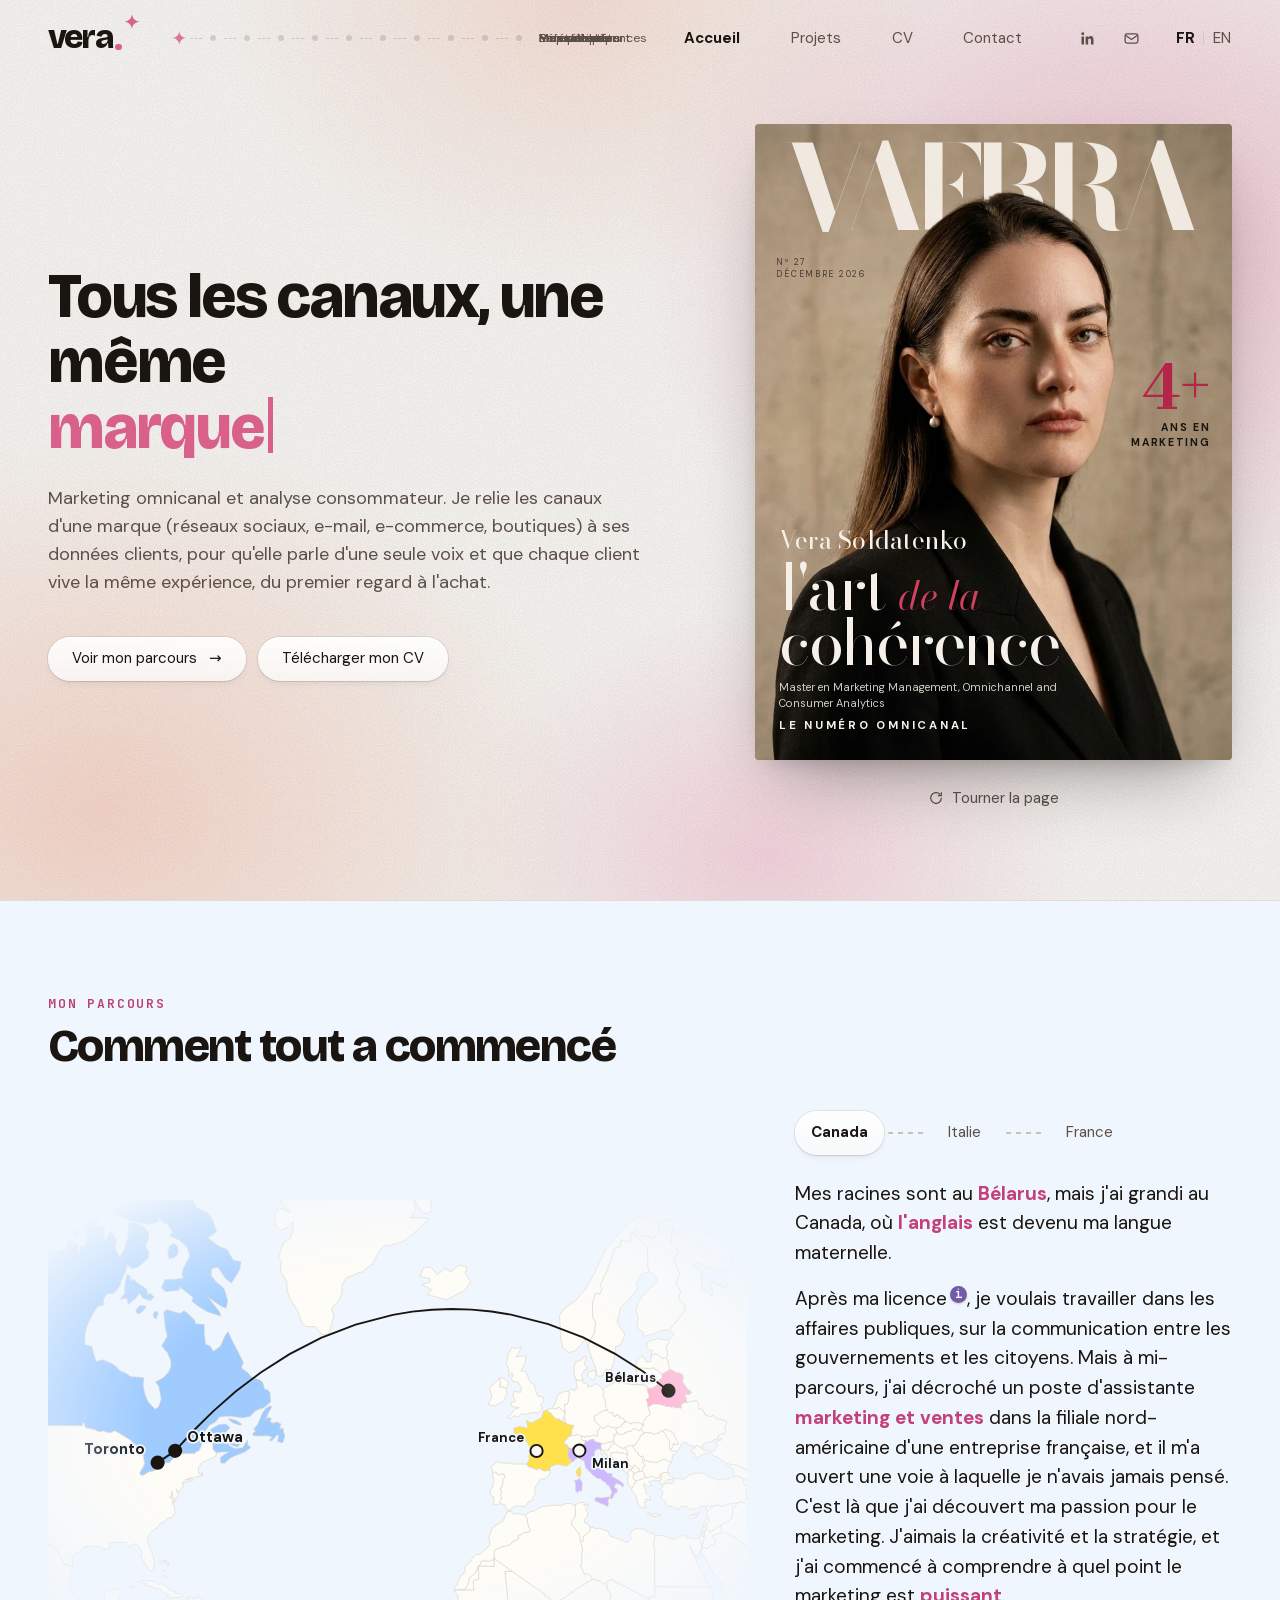
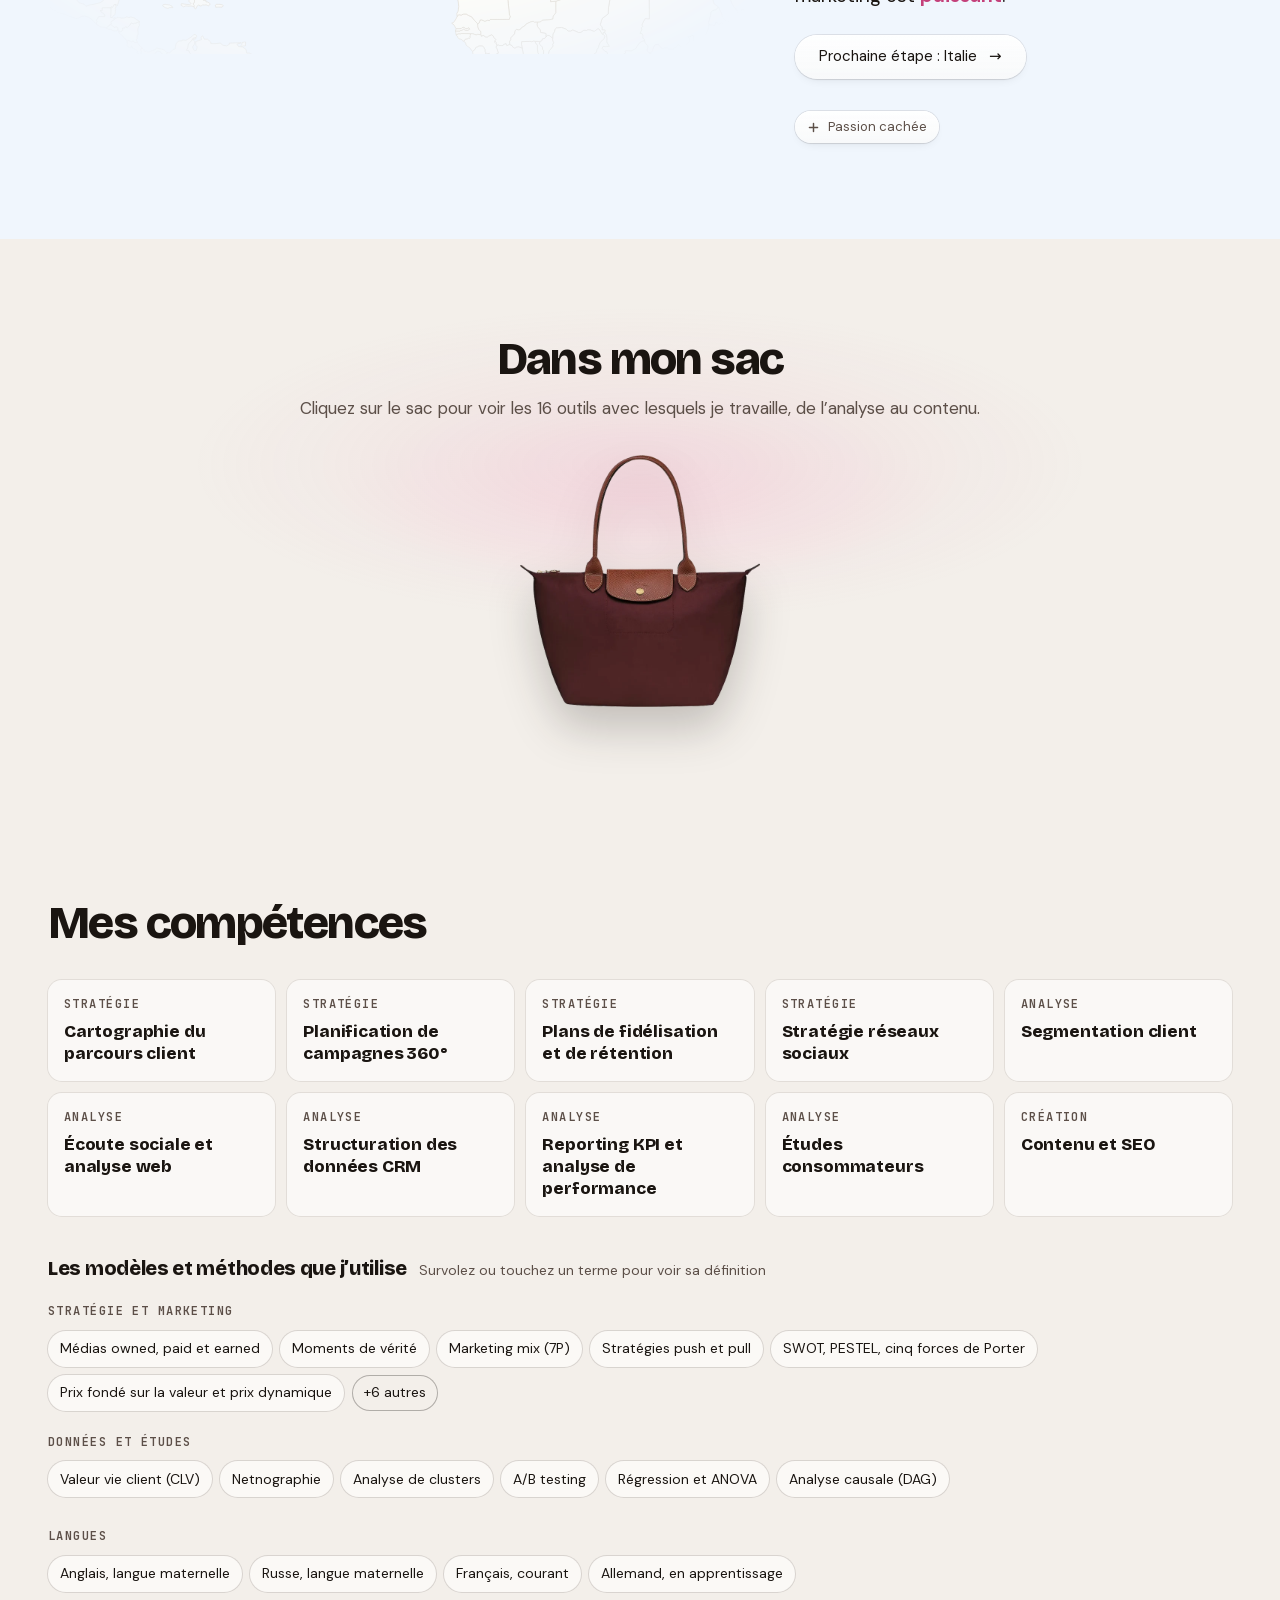
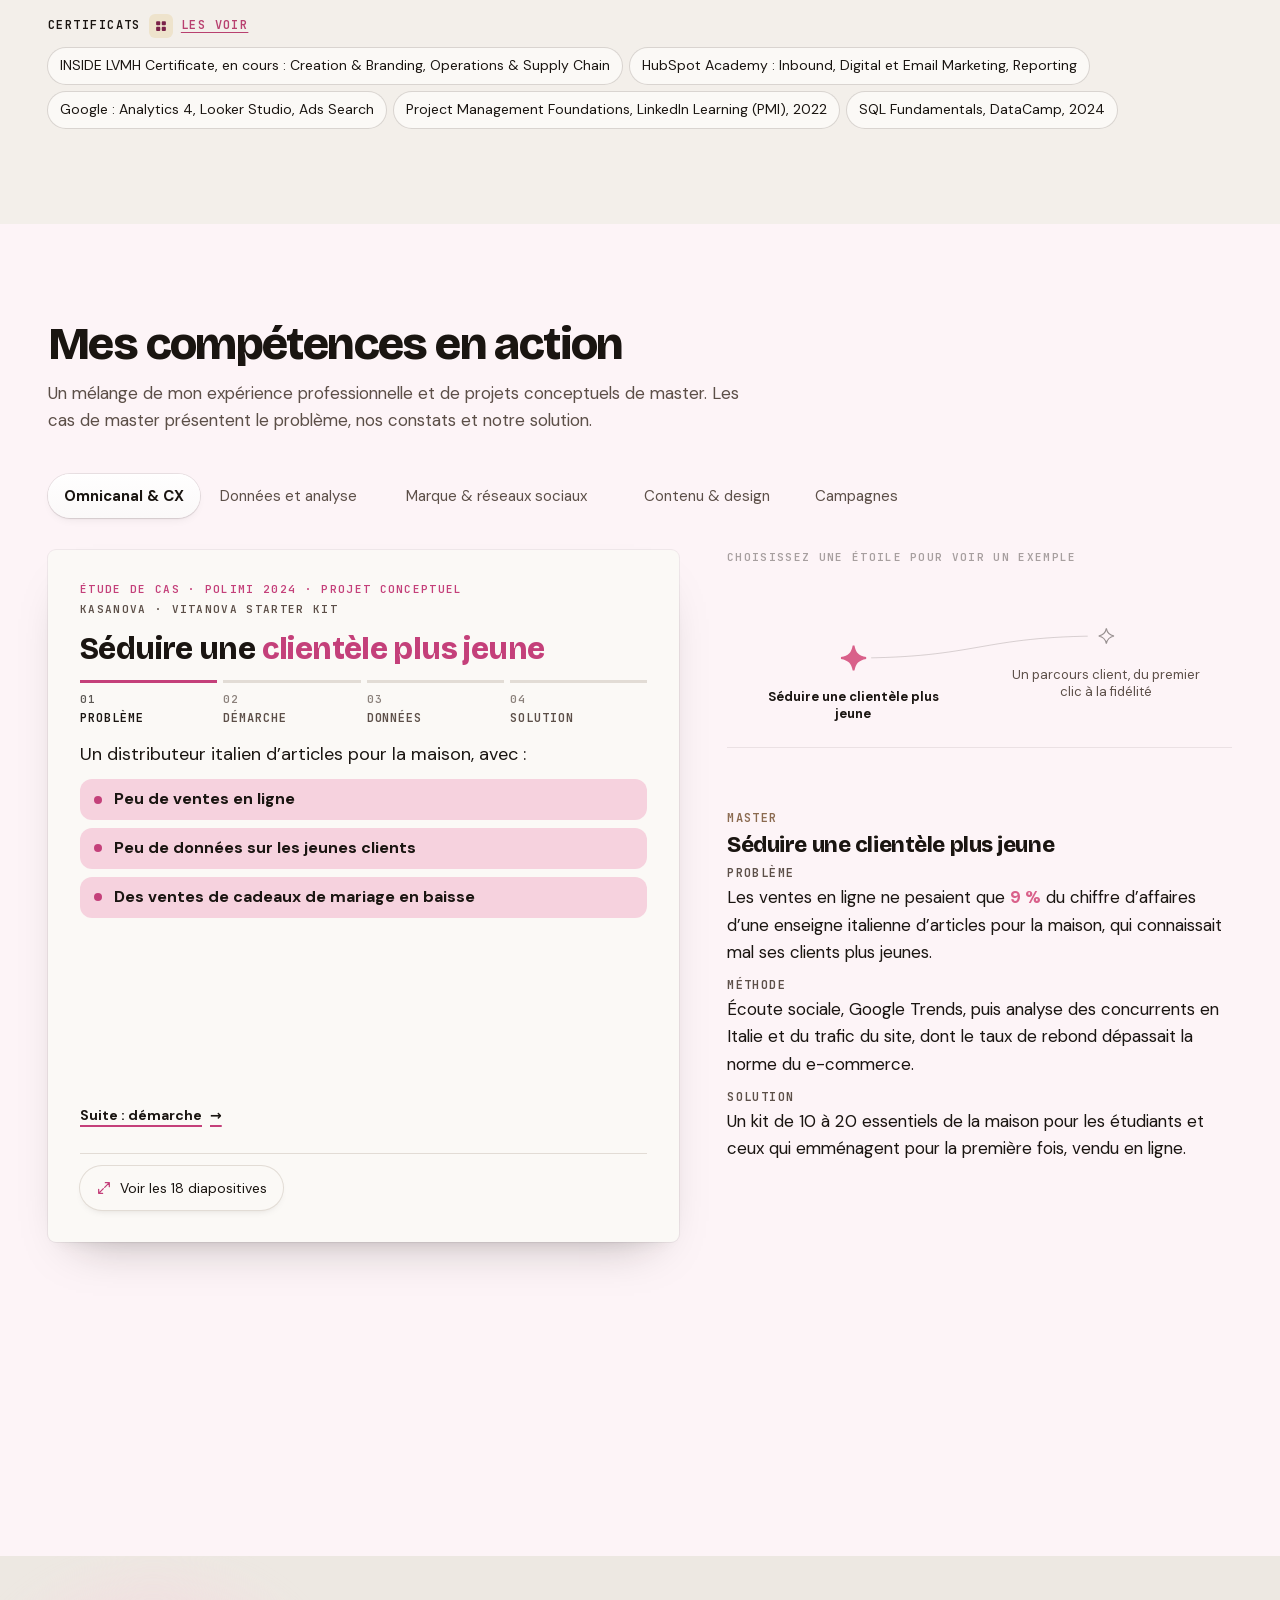
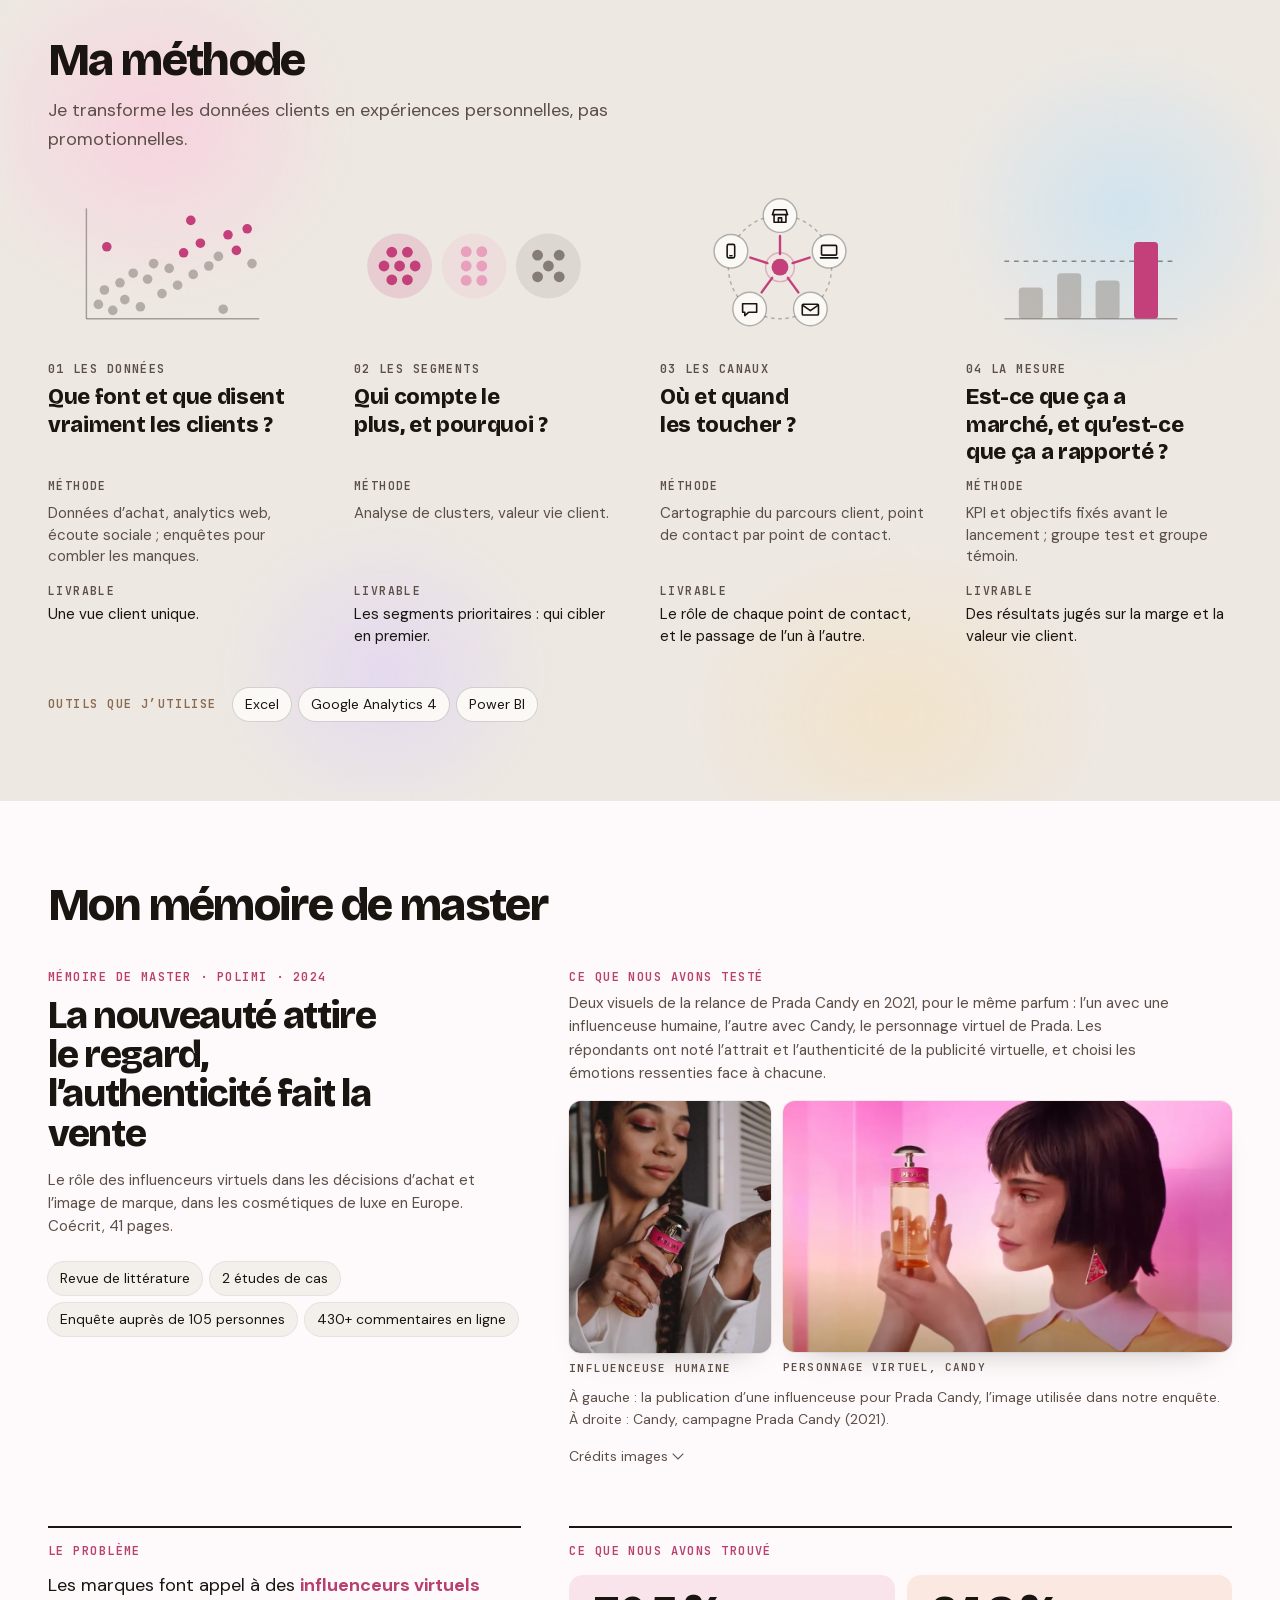
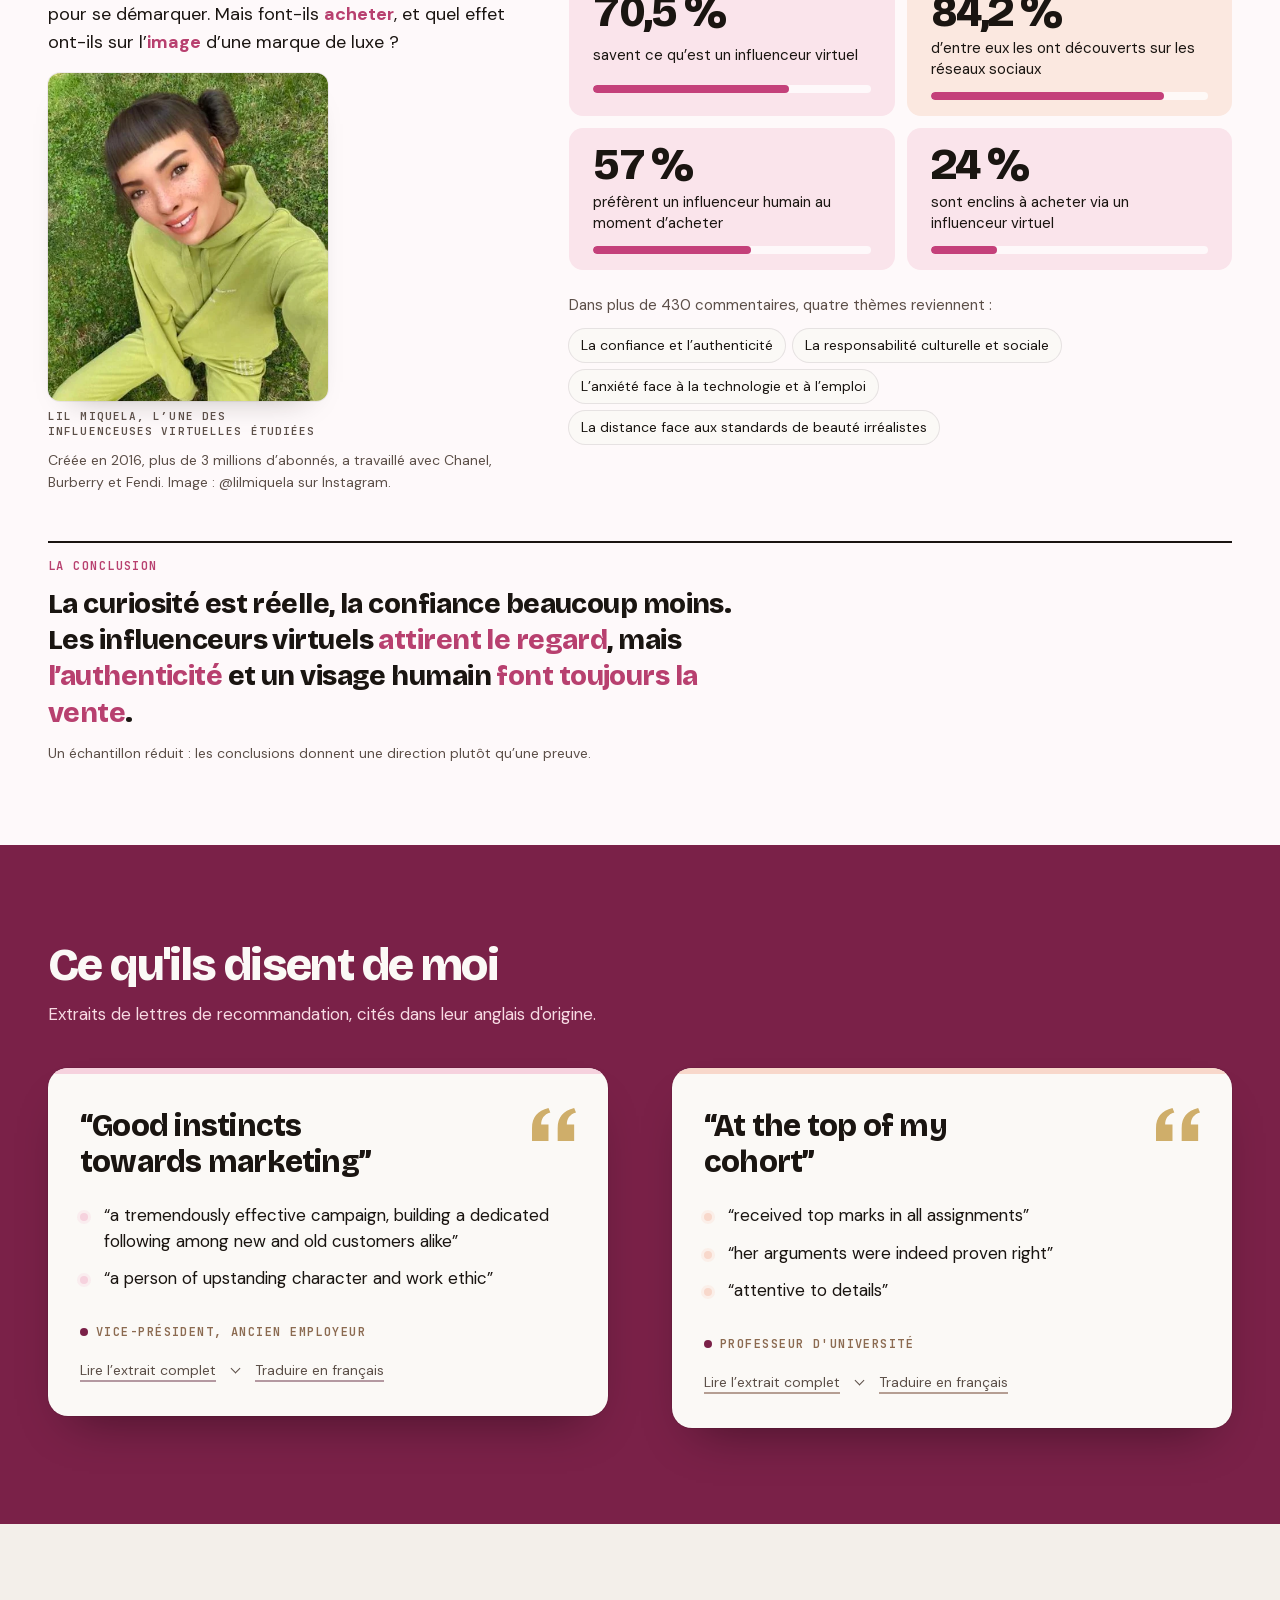
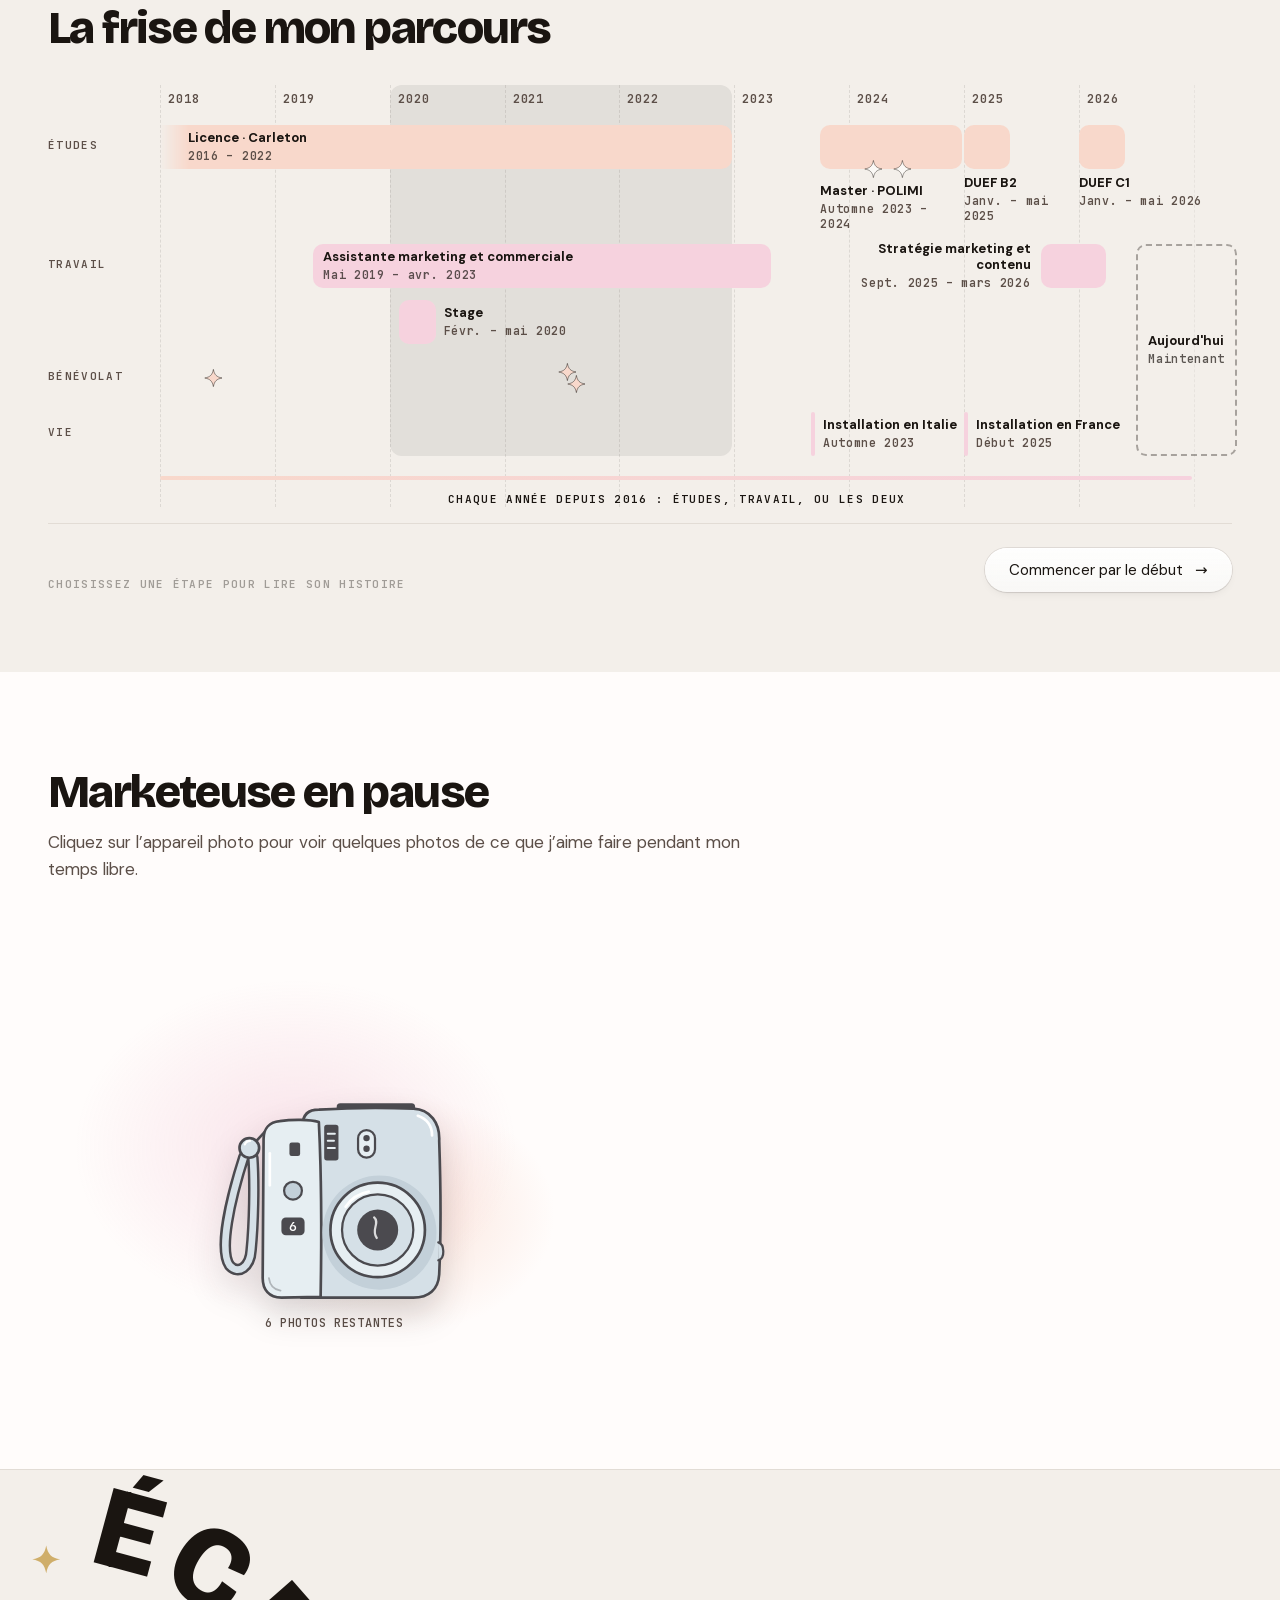
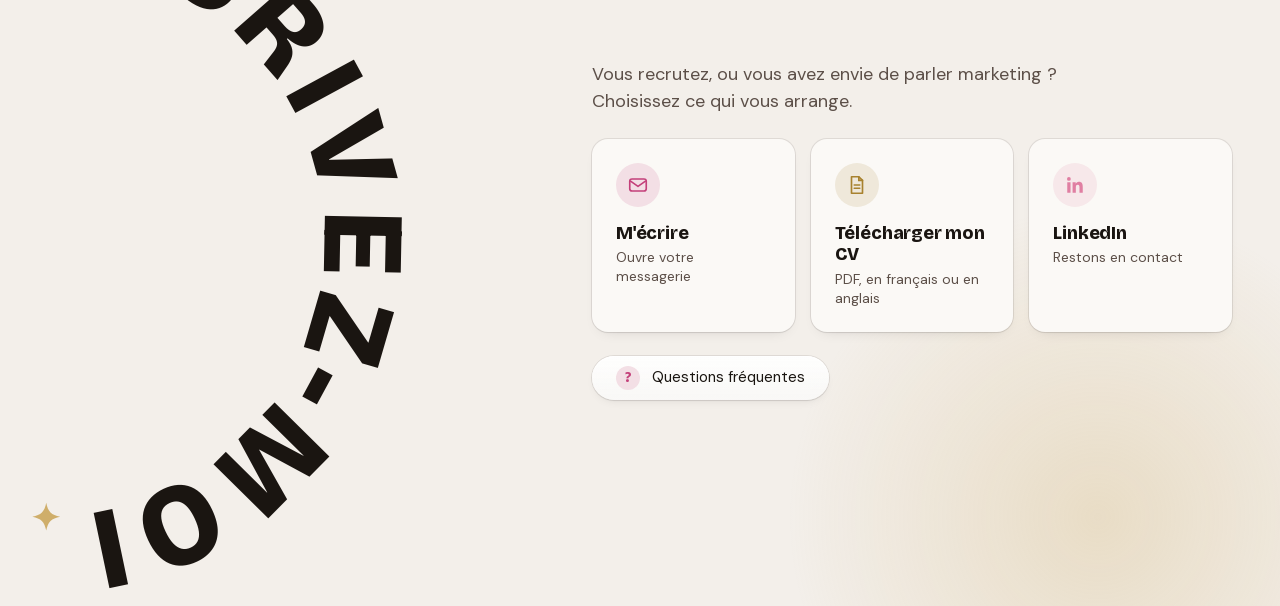
==== commit 6d79b480: "Merge luxury-repositioning: CRM summary wording" ====
--- a/index.html
+++ b/index.html
@@ -204,7 +204,7 @@
 <img src="img/deck-salad-10.webp" width="1600" height="900" loading="lazy" decoding="async" alt="Segmentation : étudiants et actifs partagent la fraîcheur, le prix et 3 à 6 €, mais diffèrent sur les salades vertes, les recettes exotiques, les garnitures, la cafétéria et la commande en ligne" data-alt-en="Segmentation: students and working respondents share freshness, price and €3 to €6, but differ on greens, exotic recipes, toppings, cafeterias and online ordering" data-alt-fr="Segmentation : étudiants et actifs partagent la fraîcheur, le prix et 3 à 6 €, mais diffèrent sur les salades vertes, les recettes exotiques, les garnitures, la cafétéria et la commande en ligne">
 <img src="img/deck-salad-11.webp" width="1600" height="900" loading="lazy" decoding="async" alt="Fréquence d’achat : 20 % achètent chaque semaine, 56 % rarement, 25 % jamais ; la croissance passe d’abord par les acheteurs occasionnels" data-alt-en="Buying frequency: 20% buy weekly, 56% rarely, 25% never; growth comes from turning occasional buyers into weekly ones" data-alt-fr="Fréquence d’achat : 20 % achètent chaque semaine, 56 % rarement, 25 % jamais ; la croissance passe d’abord par les acheteurs occasionnels">
 <img src="img/deck-salad-12.webp" width="1600" height="900" loading="lazy" decoding="async" alt="Limites : 159 réponses valides, une marge d’erreur d’environ ±8 points contre ±5 avec 385, et cinq sources de biais" data-alt-en="Limits: 159 valid answers, a margin of error of about ±8 points against ±5 with 385, and five sources of bias" data-alt-fr="Limites : 159 réponses valides, une marge d’erreur d’environ ±8 points contre ±5 avec 385, et cinq sources de biais">
-<img src="img/deck-salad-13.webp" width="1600" height="900" loading="lazy" decoding="async" alt="Recommandations : prix, canaux, gamme et prochaines études, avec trois recettes classiques" data-alt-en="Recommendations: price, channels, range and next research, with three classic recipes" data-alt-fr="Recommandations : prix, canaux, gamme et prochaines études, avec trois recettes classiques"></div><div class="deck-nav"><button type="button" class="deck-btn" data-dir="-1" aria-label="Diapositive précédente" data-aria-en="Previous slide" data-aria-fr="Diapositive précédente">←</button><span class="deck-count" aria-live="polite">1 / 13</span><button type="button" class="deck-btn" data-dir="1" aria-label="Diapositive suivante" data-aria-en="Next slide" data-aria-fr="Diapositive suivante">→</button></div></div></figure><figure class="sk-fig sk-process"><figcaption class="sk-proc-head"><span data-en="My process" data-fr="Ma méthode">Ma méthode</span><img src="img/pipedrive-logo.svg" width="820" height="304" alt="Pipedrive"></figcaption><ol aria-label="Étapes de la migration vers le nouveau CRM" data-aria-en="Steps of the move to the new CRM" data-aria-fr="Étapes de la migration vers le nouveau CRM"><li style="--c:#F8D8CB"><b><span data-en="Identify the need" data-fr="Identifier le besoin">Identifier le besoin</span></b><span data-en="Establish that a new tool is needed before looking for one." data-fr="Constater qu&#x27;un nouvel outil est nécessaire, avant de chercher une solution.">Constater qu'un nouvel outil est nécessaire, avant de chercher une solution.</span></li><li style="--c:#F6D2DE"><b><span data-en="Compare and choose" data-fr="Comparer et choisir">Comparer et choisir</span></b><span data-en="Research the options and select Pipedrive." data-fr="Étudier les options et retenir Pipedrive.">Étudier les options et retenir Pipedrive.</span></li><li style="--c:#F6D2DE"><b><span data-en="Master it before proposing it" data-fr="Maîtriser avant de proposer">Maîtriser avant de proposer</span></b><span data-en="Learn the tool first, then present it to management." data-fr="Apprendre l&#x27;outil soi-même, puis le présenter à la direction.">Apprendre l'outil soi-même, puis le présenter à la direction.</span></li><li style="--c:#F6D2DE"><b><span data-en="Migrate and structure" data-fr="Migrer et structurer">Migrer et structurer</span></b><span data-en="Move the data and structure the client base: segmentation, filters, tags, integrations." data-fr="Transférer les données et structurer la base clients : segmentation, filtres, étiquettes, intégrations.">Transférer les données et structurer la base clients : segmentation, filtres, étiquettes, intégrations.</span></li><li style="--c:#F8D8CB"><b><span data-en="Train" data-fr="Former">Former</span></b><span data-en="Onboard and train the sales team." data-fr="Initier l’équipe commerciale à l’outil et la former.">Initier l’équipe commerciale à l’outil et la former.</span></li><li style="--c:#F8D8CB"><b><span data-en="Support" data-fr="Accompagner">Accompagner</span></b><span data-en="Provide ongoing support and answer the team’s doubts." data-fr="Assurer un suivi continu et répondre aux réticences de l’équipe.">Assurer un suivi continu et répondre aux réticences de l’équipe.</span></li></ol></figure></div></div><div class="sk-body sk-rail"><span class="sk-rail-line" aria-hidden="true"></span><p class="sk-hint" aria-hidden="true"><span data-en="Pick a star to see an example" data-fr="Choisissez une étoile pour voir un exemple">Choisissez une étoile pour voir un exemple</span></p><span class="sk-star" aria-hidden="true"><svg viewBox="0 0 23 22" aria-hidden="true" focusable="false"><path d="M12 0c1.3 7 4.1 9.7 11 11-6.9 1.3-9.7 4.1-11 11-1.3-6.9-4.1-9.7-11-11 6.9-1.3 9.7-4 11-11z"/></svg></span><div class="sk-item on"><p class="sk-kick"><span data-en="Master&#x27;s" data-fr="Master">Master</span></p><h3 class="sk-h"><button type="button" class="sk-pick" aria-pressed="true"><span data-en="Loyalty and retention for a fashion brand" data-fr="Fidélisation et rétention pour une marque de mode">Fidélisation et rétention pour une marque de mode</span></button></h3><p class="sk-txt"><span class="sk-pm sk-pm-p"><span class="sk-pm-k" data-en="Problem" data-fr="Problème">Problème</span><span data-en="At a womenswear brand present in eight countries, only " data-fr="Chez une marque de prêt-à-porter féminin présente dans huit pays, seuls ">Chez une marque de prêt-à-porter féminin présente dans huit pays, seuls </span><span class="sk-num" style="--c:var(--w2)" data-en="10.9%" data-fr="10,9 %">10,9 %</span><span data-en=" of loyal clients bought again between January and April 2024, against 38.2% of new ones. The loyal clients who didn’t had made half of 2023 sales." data-fr=" des clients fidèles ont racheté entre janvier et avril 2024, contre 38,2 % des nouveaux. Les fidèles qui n’ont pas racheté représentaient la moitié des ventes 2023."> des clients fidèles ont racheté entre janvier et avril 2024, contre 38,2 % des nouveaux. Les fidèles qui n’ont pas racheté représentaient la moitié des ventes 2023.</span></span><span class="sk-pm sk-pm-m"><span class="sk-pm-k" data-en="Method" data-fr="Méthode">Méthode</span><span data-en="We analysed 48,526 clients by country, loyalty and spend. Loyal clients bring in " data-fr="Nous avons analysé 48 526 clients par pays, fidélité et dépenses. Les clients fidèles génèrent ">Nous avons analysé 48 526 clients par pays, fidélité et dépenses. Les clients fidèles génèrent </span><span class="sk-num" style="--c:var(--w2)" data-en="65.6%" data-fr="65,6 %">65,6 %</span><span data-en=" of sales." data-fr=" des ventes."> des ventes.</span></span><span class="sk-pm sk-pm-s"><span class="sk-pm-k" data-en="Solution" data-fr="Solution">Solution</span><span data-en="Win back inactive loyal clients first, then reward those who spend more." data-fr="Reconquérir d’abord les clients fidèles inactifs, puis récompenser ceux qui dépensent le plus.">Reconquérir d’abord les clients fidèles inactifs, puis récompenser ceux qui dépensent le plus.</span></span></p><p class="sk-dash"><a class="tp sk-dash-a" href="alpha-fashion-dashboard.html"><svg viewBox="0 0 24 24" aria-hidden="true" focusable="false"><rect x="3" y="3" width="18" height="18" rx="3" fill="none" stroke="currentColor" stroke-width="1.8"/><path d="M8 16v-4M12 16V8M16 16v-6" fill="none" stroke="currentColor" stroke-width="2" stroke-linecap="round"/></svg><span data-en="See the client dashboard" data-fr="Voir le tableau de bord clients">Voir le tableau de bord clients</span><span aria-hidden="true">→</span></a></p></div><div class="sk-item"><p class="sk-kick"><span data-en="Master&#x27;s" data-fr="Master">Master</span></p><h3 class="sk-h"><button type="button" class="sk-pick" aria-pressed="false"><span data-en="Consumer study for a new salad range" data-fr="Étude consommateurs pour une gamme de salades">Étude consommateurs pour une gamme de salades</span></button></h3><p class="sk-txt"><span class="sk-pm sk-pm-p"><span class="sk-pm-k" data-en="Problem" data-fr="Problème">Problème</span><span data-en="An established Italian food company wanted to launch ready-to-eat salads, with no experience in the category, a low marketing budget and a crowded market." data-fr="Une entreprise alimentaire italienne bien établie voulait lancer des salades prêtes à consommer, sans expérience dans cette catégorie, avec un petit budget marketing et sur un marché saturé.">Une entreprise alimentaire italienne bien établie voulait lancer des salades prêtes à consommer, sans expérience dans cette catégorie, avec un petit budget marketing et sur un marché saturé.</span></span><span class="sk-pm sk-pm-t"><span class="sk-pm-k" data-en="Trade-off" data-fr="Compromis">Compromis</span><span data-en="An online survey was fast and free but reached mostly young people. It gave us " data-fr="Un questionnaire en ligne, rapide et gratuit, mais qui a surtout touché des jeunes. Il nous a donné ">Un questionnaire en ligne, rapide et gratuit, mais qui a surtout touché des jeunes. Il nous a donné </span><span class="sk-num" style="--c:var(--w2)" data-en="159" data-fr="159">159</span><span data-en=" valid answers, so the results carry a margin of error of about 8 points, where 385 would have cut it to 5. We stated those limits." data-fr=" réponses valides, soit une marge d’erreur d’environ 8 points, là où 385 réponses l’auraient ramenée à 5. Nous avons donc précisé ces limites."> réponses valides, soit une marge d’erreur d’environ 8 points, là où 385 réponses l’auraient ramenée à 5. Nous avons donc précisé ces limites.</span></span><span class="sk-pm sk-pm-s"><span class="sk-pm-k" data-en="Solution" data-fr="Solution">Solution</span><span data-en="Freshness and flavour beat price, so we recommended classic recipes at €3 to €4, in a resealable 130 to 160 g pack, sold in hypermarkets, vending machines and cafeterias." data-fr="La fraîcheur et le goût passent avant le prix. Nous avons donc recommandé des recettes classiques entre 3 et 4 €, en format refermable de 130 à 160 g, vendues en hypermarché, en distributeur automatique et en cafétéria.">La fraîcheur et le goût passent avant le prix. Nous avons donc recommandé des recettes classiques entre 3 et 4 €, en format refermable de 130 à 160 g, vendues en hypermarché, en distributeur automatique et en cafétéria.</span></span></p></div><div class="sk-item"><p class="sk-kick"><span data-en="Work experience" data-fr="Expérience professionnelle">Expérience professionnelle</span></p><h3 class="sk-h"><button type="button" class="sk-pick" aria-pressed="false"><span data-en="Moving a sales team to a new CRM" data-fr="Faire adopter un nouveau CRM à l&#x27;équipe commerciale">Faire adopter un nouveau CRM à l'équipe commerciale</span></button></h3><p class="sk-txt"><span class="sk-pm sk-pm-p"><span class="sk-pm-k" data-en="Problem" data-fr="Problème">Problème</span><span data-en="The sales team needed a faster way to follow up with clients." data-fr="L’équipe commerciale avait besoin d’un suivi client plus rapide.">L’équipe commerciale avait besoin d’un suivi client plus rapide.</span></span><span class="sk-pm sk-pm-m"><span class="sk-pm-k" data-en="Method" data-fr="Méthode">Méthode</span><span data-en="I learned the tool before proposing it, and cleaned the client data before moving it." data-fr="J’ai appris à maîtriser l’outil avant de le proposer, et nettoyé les données clients avant de les migrer.">J’ai appris à maîtriser l’outil avant de le proposer, et nettoyé les données clients avant de les migrer.</span></span><span class="sk-pm sk-pm-s"><span class="sk-pm-k" data-en="Solution" data-fr="Solution">Solution</span><span data-en="Pipedrive, with the four sales reps trained and supported until it became a habit." data-fr="Pipedrive, avec les quatre commerciaux formés et accompagnés jusqu’à ce que l’outil devienne une habitude.">Pipedrive, avec les quatre commerciaux formés et accompagnés jusqu’à ce que l’outil devienne une habitude.</span></span></p></div></div></div><div class="sk-panel sk-two" role="tabpanel" id="skPanel2" aria-labelledby="skTab2" hidden><div class="sk-figcol"><div class="sk-stack"><figure class="sk-ill sk-growth on" style="--c:var(--w4)"><p class="il-big"><span data-en="+85%" data-fr="+85 %">+85 %</span></p><p class="il-cap"><span data-en="LinkedIn followers in 5 months, organic only" data-fr="abonnés LinkedIn en 5 mois, sans publicité">abonnés LinkedIn en 5 mois, sans publicité</span></p><div class="gr-bars" aria-hidden="true"><div class="gr-row"><span class="gr-lab" data-en="Start" data-fr="Départ">Départ</span><span class="gr-bar" style="--v:54%"><i></i></span><span class="gr-v">488</span></div><div class="gr-row"><span class="gr-lab" data-en="5 months" data-fr="5 mois">5 mois</span><span class="gr-bar gr-now" style="--v:100%"><i></i></span><span class="gr-v gr-up" data-en="903 (+85%)" data-fr="903 (+85 %)">903 (+85 %)</span></div></div><ul class="il-chips"><li><span data-en="Employees featured" data-fr="Les salariés mis en avant">Les salariés mis en avant</span></li><li><span data-en="Shared with comments" data-fr="Partages commentés">Partages commentés</span></li><li><span data-en="Expertise in short posts" data-fr="L’expertise en posts courts">L’expertise en posts courts</span></li><li><span data-en="Follow invitations" data-fr="Invitations à suivre la page">Invitations à suivre la page</span></li></ul></figure><figure class="sk-ill sk-video" style="--c:var(--w1)"><button type="button" class="yt" data-yt="KSFDmdyEW0k" data-title="We are back! | Cocktails &amp; BarNuts Returns" aria-label="Lire la vidéo : We are back! | Cocktails &amp; BarNuts Returns" data-aria-en="Play the video: We are back! | Cocktails &amp; BarNuts Returns" data-aria-fr="Lire la vidéo : We are back! | Cocktails &amp; BarNuts Returns"><img src="img/yt-cover.webp" width="480" height="270" alt="" loading="lazy" decoding="async"><span class="yt-play" aria-hidden="true"></span></button><p class="yt-kick" data-en="An episode from the series, 2023" data-fr="Un épisode de la série, 2023">Un épisode de la série, 2023</p><div class="yt-thumbs"><p class="yt-share"><svg viewBox="0 0 24 24" aria-hidden="true" focusable="false"><path fill="currentColor" d="M20.447 20.452h-3.554v-5.569c0-1.328-.027-3.037-1.852-3.037-1.853 0-2.136 1.445-2.136 2.939v5.667H9.351V9h3.414v1.561h.046c.477-.9 1.637-2.103 3.37-2.103 3.601 0 4.267 2.37 4.267 5.455v6.286zM5.337 7.433a2.064 2.064 0 1 1 0-4.128 2.064 2.064 0 0 1 0 4.128zM7.119 20.452H3.555V9h3.564v11.452z"/></svg><span class="yt-share-k" data-en="Shared through" data-fr="Diffusée via">Diffusée via</span><span class="yt-share-t" data-en="LinkedIn posts" data-fr="des posts LinkedIn">des posts LinkedIn</span></p><img src="img/yt-thumb-2.webp?v=2" width="840" height="473" loading="lazy" decoding="async" alt="Miniature « Chatting with Lanfranco AMSUD on Cocktails &amp; Barnuts »" data-alt-en="Thumbnail “Chatting with Lanfranco AMSUD on Cocktails &amp; Barnuts”" data-alt-fr="Miniature « Chatting with Lanfranco AMSUD on Cocktails &amp; Barnuts »"></div></figure><figure class="sk-ill sk-audit"><div class="au-card" aria-hidden="true"><span class="skel au-title"></span><span class="skel au-img"></span><span class="skel skel-ln" style="--w:92%"></span><span class="skel skel-ln" style="--w:78%"></span><span class="skel skel-ln" style="--w:54%"></span><span class="au-chips"><span class="skel"></span><span class="skel"></span><span class="skel"></span></span></div><p class="il-cap"><span data-en="Brand audit, loading" data-fr="Audit de marque, en cours de chargement">Audit de marque, en cours de chargement</span></p></figure></div></div><div class="sk-body sk-rail"><span class="sk-rail-line" aria-hidden="true"></span><p class="sk-hint" aria-hidden="true"><span data-en="Pick a star to see an example" data-fr="Choisissez une étoile pour voir un exemple">Choisissez une étoile pour voir un exemple</span></p><span class="sk-star" aria-hidden="true"><svg viewBox="0 0 23 22" aria-hidden="true" focusable="false"><path d="M12 0c1.3 7 4.1 9.7 11 11-6.9 1.3-9.7 4.1-11 11-1.3-6.9-4.1-9.7-11-11 6.9-1.3 9.7-4 11-11z"/></svg></span><div class="sk-item on"><p class="sk-kick"><span data-en="Work experience" data-fr="Expérience professionnelle">Expérience professionnelle</span></p><h3 class="sk-h"><button type="button" class="sk-pick" aria-pressed="true"><span data-en="A LinkedIn strategy" data-fr="Une stratégie LinkedIn">Une stratégie LinkedIn</span></button></h3><p class="sk-txt"><span class="sk-pm sk-pm-p"><span class="sk-pm-k" data-en="Problem" data-fr="Problème">Problème</span><span data-en="Real in-house expertise that LinkedIn audiences weren’t seeing." data-fr="Une vraie expertise en interne, que personne ne voyait sur LinkedIn.">Une vraie expertise en interne, que personne ne voyait sur LinkedIn.</span></span><span class="sk-pm sk-pm-t"><span class="sk-pm-k" data-en="Trade-off" data-fr="Compromis">Compromis</span><span data-en="Growing organically is slower than paid ads, so every post had to earn its reach." data-fr="Une croissance organique, plus lente que la publicité, donc chaque publication devait gagner sa portée.">Une croissance organique, plus lente que la publicité, donc chaque publication devait gagner sa portée.</span></span><span class="sk-pm sk-pm-s"><span class="sk-pm-k" data-en="Solution" data-fr="Solution">Solution</span><span data-en="I built it around people, since posts from employees get more engagement than company posts. I turned the team’s expertise into short posts on industry topics, insights and facts, featured our employees as often as possible, and encouraged them to share the posts with their own comments. I also personally invited contacts to follow the page." data-fr="J’ai misé sur les personnes, car les publications des salariés suscitent plus d’engagement que celles de l’entreprise. J’ai transformé l’expertise de l’équipe en publications courtes sur l’actualité du secteur, des analyses et des chiffres clés, mis nos salariés en avant aussi souvent que possible, et je les ai encouragés à partager ces publications avec leurs propres commentaires. J’ai aussi invité personnellement des contacts à suivre la page.">J’ai misé sur les personnes, car les publications des salariés suscitent plus d’engagement que celles de l’entreprise. J’ai transformé l’expertise de l’équipe en publications courtes sur l’actualité du secteur, des analyses et des chiffres clés, mis nos salariés en avant aussi souvent que possible, et je les ai encouragés à partager ces publications avec leurs propres commentaires. J’ai aussi invité personnellement des contacts à suivre la page.</span></span><span class="sk-pm sk-pm-r"><span class="sk-pm-k" data-en="Result" data-fr="Résultat">Résultat</span><span class="sk-num" style="--c:var(--w2)" data-en="+85%" data-fr="+85 %">+85 %</span><span data-en=" LinkedIn followers in five months." data-fr=" d’abonnés LinkedIn en cinq mois."> d’abonnés LinkedIn en cinq mois.</span></span></p></div><div class="sk-item"><p class="sk-kick"><span data-en="Work experience" data-fr="Expérience professionnelle">Expérience professionnelle</span></p><h3 class="sk-h"><button type="button" class="sk-pick" aria-pressed="false"><span data-en="A branded video series" data-fr="Une série vidéo de marque">Une série vidéo de marque</span></button></h3><p class="sk-txt"><span class="sk-pm sk-pm-p"><span class="sk-pm-k" data-en="Problem" data-fr="Problème">Problème</span><span data-en="A serious business, with no faces behind the name." data-fr="Une entreprise sérieuse, sans visages derrière le nom.">Une entreprise sérieuse, sans visages derrière le nom.</span></span><span class="sk-pm sk-pm-s"><span class="sk-pm-k" data-en="Solution" data-fr="Solution">Solution</span><span data-en="A recurring YouTube series that I filmed and edited. In each episode, professionals shared an insight into their work and their favourite cocktail recipe." data-fr="Une série YouTube récurrente, que j’ai filmée et montée. Dans chaque épisode, des professionnels partageaient un éclairage sur leur métier et leur recette de cocktail préférée.">Une série YouTube récurrente, que j’ai filmée et montée. Dans chaque épisode, des professionnels partageaient un éclairage sur leur métier et leur recette de cocktail préférée.</span></span><span class="sk-pm sk-pm-r"><span class="sk-pm-k" data-en="Result" data-fr="Résultat">Résultat</span><span data-en="Cocktails &amp; Barnuts got people interested. At trade shows, visitors asked us when the next episode was coming out." data-fr="Cocktails &amp; Barnuts a suscité l’intérêt. Sur les salons, les visiteurs nous demandaient à quand le prochain épisode.">Cocktails &amp; Barnuts a suscité l’intérêt. Sur les salons, les visiteurs nous demandaient à quand le prochain épisode.</span></span></p></div><div class="sk-item sk-soon"><p class="sk-kick"><span data-en="Portfolio work" data-fr="Projet portfolio">Projet portfolio</span><span class="pd-sep" aria-hidden="true">·</span><span class="pd-dot" aria-hidden="true"></span><span data-en="In progress" data-fr="En cours">En cours</span></p><h3 class="sk-h"><button type="button" class="sk-pick" aria-pressed="false"><span data-en="A brand audit" data-fr="Un audit de marque">Un audit de marque</span></button></h3><p class="sk-txt"><span data-en="Of a real brand. No names yet, but I already have notes ;)" data-fr="Celui d&#x27;une vraie marque. Pas de nom pour l&#x27;instant, mais j&#x27;ai déjà des remarques ;)">Celui d&#x27;une vraie marque. Pas de nom pour l&#x27;instant, mais j&#x27;ai déjà des remarques ;)</span></p></div><p class="sk-more"><button type="button" class="tp sk-award-btn" aria-haspopup="dialog" aria-controls="awardDlg"><span class="ic-rib" aria-hidden="true"><svg class="ic-ribbon" viewBox="0 0 24 24" focusable="false"><path class="rb-tail" d="M8.6 13.6 7 22l5-2.8 5 2.8-1.6-8.4"/><circle cx="12" cy="9" r="6.2"/><circle class="rb-in" cx="12" cy="9" r="3"/></svg></span><span data-en="An award?!" data-fr="Un prix ?!">Un prix ?!</span></button></p></div></div><div class="sk-panel sk-two" role="tabpanel" id="skPanel3" aria-labelledby="skTab3" hidden><div class="sk-figcol"><div class="sk-stack"><figure class="sk-ill sk-tpl on" style="--c:var(--w6)"><div class="dm" aria-hidden="true"><div class="dm-pg"><i class="lg" style="--x:5;--y:4.0;--w:8;--h:6.2"></i><i class="hd" style="--x:15.5;--y:4.8;--w:24;--h:2.4"></i><i class="ln" style="--x:15.5;--y:8.0;--w:22;--h:1.1"></i><i class="ph cut" style="--x:44;--y:0.0;--w:56;--h:30"></i><i class="band" style="--x:0;--y:13.5;--w:54;--h:16.5"></i><i class="wl" style="--x:5;--y:16.0;--w:42;--h:2"></i><i class="wl" style="--x:5;--y:19.2;--w:38;--h:2"></i><i class="wl" style="--x:5;--y:22.4;--w:26;--h:2"></i><i class="wl s" style="--x:5;--y:26.0;--w:38;--h:1"></i><i class="ac" style="--x:5;--y:34.0;--w:10;--h:1.5"></i><i class="hd" style="--x:5;--y:37.4;--w:40;--h:1.3"></i><i class="hd" style="--x:5;--y:39.8;--w:24;--h:1.3"></i><i class="ln" style="--x:5;--y:43.5;--w:44;--h:1.1"></i><i class="ln" style="--x:5;--y:45.8;--w:44;--h:1.1"></i><i class="ln" style="--x:5;--y:48.0;--w:43;--h:1.1"></i><i class="ln" style="--x:5;--y:50.2;--w:44;--h:1.1"></i><i class="ln" style="--x:5;--y:52.5;--w:40;--h:1.1"></i><i class="ln" style="--x:5;--y:56.1;--w:44;--h:1.1"></i><i class="ln" style="--x:5;--y:58.4;--w:44;--h:1.1"></i><i class="ln" style="--x:5;--y:60.6;--w:43;--h:1.1"></i><i class="ln" style="--x:5;--y:62.9;--w:44;--h:1.1"></i><i class="ln" style="--x:5;--y:65.2;--w:38;--h:1.1"></i><i class="ac" style="--x:70;--y:33.0;--w:25;--h:0.6"></i><i class="hd" style="--x:76;--y:35.4;--w:19;--h:1.3"></i><i class="hd" style="--x:81;--y:37.8;--w:14;--h:1.3"></i><i class="hd" style="--x:83;--y:42.0;--w:12;--h:1.2"></i><i class="ln" style="--x:82;--y:44.0;--w:13;--h:1"></i><i class="ln" style="--x:85;--y:45.9;--w:10;--h:1"></i><i class="ln" style="--x:83;--y:47.8;--w:12;--h:1"></i><i class="hd" style="--x:81;--y:51.3;--w:14;--h:1.2"></i><i class="ln" style="--x:80;--y:53.3;--w:15;--h:1"></i><i class="ln" style="--x:82;--y:55.2;--w:13;--h:1"></i><i class="ln" style="--x:84;--y:57.1;--w:11;--h:1"></i><i class="hd" style="--x:84;--y:60.6;--w:11;--h:1.2"></i><i class="ln" style="--x:78;--y:62.6;--w:17;--h:1"></i><i class="ln" style="--x:83;--y:64.5;--w:12;--h:1"></i><i class="ln" style="--x:81;--y:66.4;--w:14;--h:1"></i><i class="ln" style="--x:86;--y:68.3;--w:9;--h:1"></i><i class="hd" style="--x:82;--y:71.8;--w:13;--h:1.2"></i><i class="ln" style="--x:79;--y:73.8;--w:16;--h:1"></i><i class="ln" style="--x:80;--y:75.7;--w:15;--h:1"></i><i class="ln" style="--x:83;--y:77.6;--w:12;--h:1"></i><i class="ph" style="--x:5;--y:70.0;--w:44;--h:19"></i><i class="ln" style="--x:33;--y:90.6;--w:16;--h:1"></i><i class="ac" style="--x:0;--y:93.6;--w:38;--h:1"></i><i class="bar" style="--x:0;--y:94.8;--w:100;--h:5.2"></i></div><div class="dm-pg"><i class="lgo" style="--x:4;--y:2.0;--w:11;--h:8.5"></i><i class="hd" style="--x:5;--y:13.0;--w:42;--h:2"></i><i class="ln" style="--x:5;--y:16.4;--w:30;--h:1.2"></i><i class="sq" style="--x:5;--y:20.5;--w:3.4;--h:2.6"></i><i class="hd" style="--x:11;--y:20.8;--w:30;--h:1.5"></i><i class="ln" style="--x:11;--y:23.5;--w:38;--h:1.05"></i><i class="ln" style="--x:11;--y:25.5;--w:28;--h:1.05"></i><i class="sq" style="--x:5;--y:28.0;--w:3.4;--h:2.6"></i><i class="hd" style="--x:11;--y:28.3;--w:30;--h:1.5"></i><i class="ln" style="--x:11;--y:31.0;--w:38;--h:1.05"></i><i class="ln" style="--x:11;--y:33.0;--w:28;--h:1.05"></i><i class="sq" style="--x:5;--y:35.5;--w:3.4;--h:2.6"></i><i class="hd" style="--x:11;--y:35.8;--w:30;--h:1.5"></i><i class="ln" style="--x:11;--y:38.5;--w:38;--h:1.05"></i><i class="ln" style="--x:11;--y:40.5;--w:28;--h:1.05"></i><i class="sq" style="--x:5;--y:43.0;--w:3.4;--h:2.6"></i><i class="hd" style="--x:11;--y:43.3;--w:30;--h:1.5"></i><i class="ln" style="--x:11;--y:46.0;--w:38;--h:1.05"></i><i class="ln" style="--x:11;--y:48.0;--w:28;--h:1.05"></i><i class="ph" style="--x:62;--y:3.0;--w:33;--h:19"></i><i class="ln" style="--x:73;--y:23.5;--w:22;--h:1"></i><i class="hd" style="--x:79;--y:30.0;--w:16;--h:1.3"></i><i class="hd" style="--x:84;--y:32.4;--w:11;--h:1.3"></i><i class="ln" style="--x:62;--y:36.0;--w:33;--h:1"></i><i class="ln" style="--x:62;--y:38.1;--w:33;--h:1"></i><i class="ln" style="--x:62;--y:40.2;--w:32;--h:1"></i><i class="ln" style="--x:62;--y:42.3;--w:33;--h:1"></i><i class="ln" style="--x:62;--y:44.4;--w:30;--h:1"></i><i class="ln" style="--x:62;--y:47.9;--w:33;--h:1"></i><i class="ln" style="--x:62;--y:50.0;--w:33;--h:1"></i><i class="ln" style="--x:62;--y:52.1;--w:31;--h:1"></i><i class="ln" style="--x:62;--y:54.2;--w:33;--h:1"></i><i class="ln" style="--x:62;--y:56.3;--w:26;--h:1"></i><i class="ac" style="--x:5;--y:53.0;--w:11;--h:1.5"></i><i class="hd" style="--x:5;--y:56.6;--w:36;--h:1.3"></i><i class="ln" style="--x:5;--y:60.4;--w:44;--h:1.1"></i><i class="ln" style="--x:5;--y:62.6;--w:44;--h:1.1"></i><i class="ln" style="--x:5;--y:64.8;--w:43;--h:1.1"></i><i class="ln" style="--x:5;--y:67.0;--w:44;--h:1.1"></i><i class="ln" style="--x:5;--y:70.5;--w:44;--h:1.1"></i><i class="ln" style="--x:5;--y:72.7;--w:43;--h:1.1"></i><i class="ln" style="--x:5;--y:74.9;--w:44;--h:1.1"></i><i class="ln" style="--x:5;--y:77.1;--w:40;--h:1.1"></i><i class="ln" style="--x:5;--y:80.6;--w:44;--h:1.1"></i><i class="ln" style="--x:5;--y:82.8;--w:38;--h:1.1"></i><i class="band r" style="--x:62;--y:72.0;--w:33;--h:14"></i><i class="wl" style="--x:67;--y:75.4;--w:23;--h:1.5"></i><i class="wl" style="--x:66;--y:78.6;--w:25;--h:1.5"></i><i class="wl" style="--x:70;--y:81.8;--w:17;--h:1.5"></i><i class="ac" style="--x:0;--y:93.6;--w:38;--h:1"></i><i class="bar" style="--x:0;--y:94.8;--w:100;--h:5.2"></i></div></div><p class="il-cap"><span data-en="My case study template, reused for the ones that followed" data-fr="Mon modèle d’étude de cas, repris pour les suivantes">Mon modèle d’étude de cas, repris pour les suivantes</span></p></figure><figure class="sk-ill sk-fmt"><ul class="fmt-grid"><li style="--c:#E07FA2"><span class="fmt-ic"><svg viewBox="0 0 24 24" aria-hidden="true" focusable="false"><path d="M6 3.5h9.5a1.5 1.5 0 0 1 1.5 1.5v14.5H7.5A1.5 1.5 0 0 1 6 18z" fill="none" stroke="currentColor" stroke-width="1.8" stroke-linejoin="round"/><path d="M8.5 20.5H19V7" fill="none" stroke="currentColor" stroke-width="1.8" stroke-linejoin="round"/><rect x="8.5" y="7" width="6" height="5" rx="1" fill="currentColor" opacity=".35"/></svg></span><span data-en="Catalogues" data-fr="Catalogues">Catalogues</span></li><li style="--c:#E07FA2"><span class="fmt-ic"><svg viewBox="0 0 24 24" aria-hidden="true" focusable="false"><circle cx="12" cy="12" r="8.5" fill="none" stroke="currentColor" stroke-width="1.8"/><path d="M12 11v5.5M12 7.6v.1" stroke="currentColor" stroke-width="2.2" stroke-linecap="round"/></svg></span><span data-en="Product guides" data-fr="Guides produits">Guides produits</span></li><li style="--c:#C4407A"><span class="fmt-ic"><svg viewBox="0 0 24 24" aria-hidden="true" focusable="false"><rect x="5.5" y="3.5" width="13" height="17" rx="1.5" fill="none" stroke="currentColor" stroke-width="1.8"/><rect x="8" y="6.5" width="8" height="6" rx="1" fill="currentColor" opacity=".35"/><path d="M8 15.5h8M8 18h5" stroke="currentColor" stroke-width="1.8" stroke-linecap="round"/></svg></span><span data-en="Product flyers" data-fr="Flyers produits">Flyers produits</span></li><li style="--c:#C4407A"><span class="fmt-ic"><svg viewBox="0 0 24 24" aria-hidden="true" focusable="false"><rect x="4.5" y="3.5" width="15" height="17" rx="1.5" fill="none" stroke="currentColor" stroke-width="1.8"/><path d="M7.5 7h9" stroke="currentColor" stroke-width="2.2" stroke-linecap="round"/><path d="M4.5 16l4-3.5 3.5 3 2.5-2 5 3.5" fill="none" stroke="currentColor" stroke-width="1.8" stroke-linejoin="round"/></svg></span><span data-en="Magazine ads" data-fr="Publicités magazine">Publicités magazine</span></li><li style="--c:#C4407A"><span class="fmt-ic"><svg viewBox="0 0 24 24" aria-hidden="true" focusable="false"><path d="M3.5 20.5V6.5h17v14M3.5 10.5h17" fill="none" stroke="currentColor" stroke-width="1.8" stroke-linejoin="round"/><rect x="8" y="13.5" width="8" height="7" rx="1" fill="none" stroke="currentColor" stroke-width="1.8"/></svg></span><span data-en="Trade show displays" data-fr="Displays de salon">Displays de salon</span></li><li style="--c:#E07FA2"><span class="fmt-ic"><svg viewBox="0 0 24 24" aria-hidden="true" focusable="false"><rect x="7" y="2.5" width="10" height="15" rx="1" fill="none" stroke="currentColor" stroke-width="1.8"/><path d="M9.5 6h5M9.5 9h5" stroke="currentColor" stroke-width="1.8" stroke-linecap="round"/><path d="M5.5 20.5h13M12 17.5v3" stroke="currentColor" stroke-width="1.8" stroke-linecap="round"/></svg></span><span data-en="Roll-up banners" data-fr="Kakémonos">Kakémonos</span></li><li style="--c:#C4407A"><span class="fmt-ic"><svg viewBox="0 0 24 24" aria-hidden="true" focusable="false"><rect x="4" y="3" width="16" height="18" rx="3" fill="none" stroke="currentColor" stroke-width="1.8"/><rect x="7" y="6.5" width="10" height="7" rx="1" fill="currentColor" opacity=".35"/><path d="M12 18.6l-1.9-1.7a1.1 1.1 0 0 1 1.5-1.6l.4.4.4-.4a1.1 1.1 0 0 1 1.5 1.6z" fill="currentColor"/></svg></span><span data-en="Social media posts" data-fr="Réseaux sociaux">Réseaux sociaux</span></li><li style="--c:#E07FA2"><span class="fmt-ic"><svg viewBox="0 0 24 24" aria-hidden="true" focusable="false"><rect x="3" y="4.5" width="18" height="15" rx="2" fill="none" stroke="currentColor" stroke-width="1.8"/><path d="M3 8.5h18" stroke="currentColor" stroke-width="1.8"/><rect x="6" y="11" width="12" height="5" rx="1" fill="currentColor" opacity=".35"/></svg></span><span data-en="Website banner ads" data-fr="Bannières web">Bannières web</span></li><li style="--c:#C4407A"><span class="fmt-ic"><svg viewBox="0 0 24 24" aria-hidden="true" focusable="false"><rect x="3" y="5.5" width="18" height="13" rx="2.5" fill="none" stroke="currentColor" stroke-width="1.8"/><path d="M10 9.3v5.4l4.6-2.7z" fill="currentColor"/></svg></span><span data-en="Videos" data-fr="Vidéos">Vidéos</span></li></ul><p class="il-cap"><span data-en="One identity, every format, print and digital" data-fr="Une identité, tous les formats, print et digital">Une identité, tous les formats, print et digital</span></p></figure><figure class="sk-ill sk-web"><div class="web-win" aria-hidden="true"><div class="web-bar"><i></i><i></i><i></i></div><div class="web-body"><span class="web-nav"><i></i><i></i><i></i><i></i></span><span class="web-hero"><span class="web-sel"><b></b><b></b><b></b><b></b></span></span><span class="web-cards"><i></i><i></i><i></i></span><span class="web-pin"><span data-en="The stakeholders&#x27; vision" data-fr="La vision des parties prenantes">La vision des parties prenantes</span></span><span class="web-cur"><svg viewBox="0 0 16 20" focusable="false"><path d="M1 1l13 8.5-6 1.2 3.4 6.8-2.6 1.3-3.4-6.8L1 16z"/></svg></span></div></div><p class="il-cap"><span data-en="Website redesign, made with an external web designer" data-fr="Refonte du site, réalisée avec un webdesigner externe">Refonte du site, réalisée avec un webdesigner externe</span></p></figure></div></div><div class="sk-body sk-rail"><span class="sk-rail-line" aria-hidden="true"></span><p class="sk-hint" aria-hidden="true"><span data-en="Pick a star to see an example" data-fr="Choisissez une étoile pour voir un exemple">Choisissez une étoile pour voir un exemple</span></p><span class="sk-star" aria-hidden="true"><svg viewBox="0 0 23 22" aria-hidden="true" focusable="false"><path d="M12 0c1.3 7 4.1 9.7 11 11-6.9 1.3-9.7 4.1-11 11-1.3-6.9-4.1-9.7-11-11 6.9-1.3 9.7-4 11-11z"/></svg></span><div class="sk-item on"><p class="sk-kick"><span data-en="Work experience" data-fr="Expérience professionnelle">Expérience professionnelle</span></p><h3 class="sk-h"><button type="button" class="sk-pick" aria-pressed="true"><span data-en="Sales materials that prove the value" data-fr="Des supports de vente qui prouvent la valeur">Des supports de vente qui prouvent la valeur</span></button></h3><p class="sk-txt"><span class="sk-pm sk-pm-p"><span class="sk-pm-k" data-en="Problem" data-fr="Problème">Problème</span><span data-en="A premium price that needed justifying." data-fr="Un prix premium qu’il fallait justifier.">Un prix premium qu’il fallait justifier.</span></span><span class="sk-pm sk-pm-m"><span class="sk-pm-k" data-en="Method" data-fr="Méthode">Méthode</span><span data-en="Proof, not promises, with case studies, product guides and infographics." data-fr="Des preuves plutôt que des promesses, avec des études de cas, des guides produits et des infographies.">Des preuves plutôt que des promesses, avec des études de cas, des guides produits et des infographies.</span></span><span class="sk-pm sk-pm-s"><span class="sk-pm-k" data-en="Solution" data-fr="Solution">Solution</span><span data-en="A case study template, reused for the ones that followed. The case studies are handed out to visitors at trade shows." data-fr="Un modèle d’étude de cas, réutilisé pour les suivantes. Les études de cas sont remises aux visiteurs sur les salons.">Un modèle d’étude de cas, réutilisé pour les suivantes. Les études de cas sont remises aux visiteurs sur les salons.</span></span></p></div><div class="sk-item"><p class="sk-kick"><span data-en="Work experience" data-fr="Expérience professionnelle">Expérience professionnelle</span></p><h3 class="sk-h"><button type="button" class="sk-pick" aria-pressed="false"><span data-en="One identity, every format" data-fr="Une identité, tous les formats">Une identité, tous les formats</span></button></h3><p class="sk-txt"><span class="sk-pm sk-pm-p"><span class="sk-pm-k" data-en="Problem" data-fr="Problème">Problème</span><span data-en="No clear brand voice, inconsistent posts, and a company name that was clear but not widely recognised." data-fr="Pas de voix de marque claire, des publications incohérentes, et un nom clair mais peu reconnu.">Pas de voix de marque claire, des publications incohérentes, et un nom clair mais peu reconnu.</span></span><span class="sk-pm sk-pm-m"><span class="sk-pm-k" data-en="Method" data-fr="Méthode">Méthode</span><span data-en="A consistent colour scheme, templates for recurring posts to build familiarity, and refreshed designs for a more modern look." data-fr="Une palette de couleurs cohérente, des modèles pour les publications récurrentes afin de créer de la familiarité, et des visuels rafraîchis pour un style plus moderne.">Une palette de couleurs cohérente, des modèles pour les publications récurrentes afin de créer de la familiarité, et des visuels rafraîchis pour un style plus moderne.</span></span><span class="sk-pm sk-pm-s"><span class="sk-pm-k" data-en="Solution" data-fr="Solution">Solution</span><span data-en="One identity across print, trade shows, social media and video, with people featured far more often, where before most posts were just graphics." data-fr="Une seule identité en print, sur les salons, sur les réseaux sociaux et en vidéo, avec beaucoup plus de personnes à l’image, là où la plupart des publications n’étaient que des visuels.">Une seule identité en print, sur les salons, sur les réseaux sociaux et en vidéo, avec beaucoup plus de personnes à l’image, là où la plupart des publications n’étaient que des visuels.</span></span></p></div><div class="sk-item"><p class="sk-kick"><span data-en="Work experience" data-fr="Expérience professionnelle">Expérience professionnelle</span></p><h3 class="sk-h"><button type="button" class="sk-pick" aria-pressed="false"><span data-en="A website redesign" data-fr="Une refonte du site">Une refonte du site</span></button></h3><p class="sk-txt"><span class="sk-pm sk-pm-p"><span class="sk-pm-k" data-en="Problem" data-fr="Problème">Problème</span><span data-en="The old site looked outdated and didn&#x27;t make people want to click through. Bounce rates were high and it wasn&#x27;t optimised for search." data-fr="L&#x27;ancien site paraissait daté et ne donnait pas envie d&#x27;aller plus loin. Le taux de rebond était élevé et le référencement n&#x27;était pas optimisé.">L'ancien site paraissait daté et ne donnait pas envie d'aller plus loin. Le taux de rebond était élevé et le référencement n'était pas optimisé.</span></span><span class="sk-pm sk-pm-m"><span class="sk-pm-k" data-en="Method" data-fr="Méthode">Méthode</span><span data-en="I came up with the first visual idea, which helped the stakeholders decide how the site should look. I then acted as the link between them and the external designer, explaining what the site needed to do, passing on edit requests and giving my view on copy and images." data-fr="J&#x27;ai proposé la première idée visuelle, qui a aidé les parties prenantes à définir le rendu souhaité. J&#x27;ai ensuite fait le lien entre elles et le webdesigner externe, en présentant ce que le site devait accomplir, en transmettant les demandes de modifications et en donnant mon avis sur les textes et les images.">J'ai proposé la première idée visuelle, qui a aidé les parties prenantes à définir le rendu souhaité. J'ai ensuite fait le lien entre elles et le webdesigner externe, en présentant ce que le site devait accomplir, en transmettant les demandes de modifications et en donnant mon avis sur les textes et les images.</span></span><span class="sk-pm sk-pm-s"><span class="sk-pm-k" data-en="Solution" data-fr="Solution">Solution</span><span data-en="A more modern site designed to keep visitors moving through it, and a new resource page I created that turns our case studies and materials into articles, giving search engines more content to find." data-fr="Un site plus moderne, pensé pour inciter les visiteurs à aller plus loin, et une nouvelle page ressources que j&#x27;ai créée, qui transforme nos études de cas et nos supports en articles et donne aux moteurs de recherche davantage de contenu à indexer.">Un site plus moderne, pensé pour inciter les visiteurs à aller plus loin, et une nouvelle page ressources que j'ai créée, qui transforme nos études de cas et nos supports en articles et donne aux moteurs de recherche davantage de contenu à indexer.</span></span></p></div><p class="sk-tools"><span>InDesign</span><span>Illustrator</span><span>Premiere Pro</span><span>Figma</span><span>Canva</span></p></div></div><div class="sk-panel sk-two" role="tabpanel" id="skPanel4" aria-labelledby="skTab4" hidden><div class="sk-figcol"><div class="sk-stack"><figure class="sk-ill sk-paid on" style="--c:#C4407A"><ol class="pd-flow"><li class="pd-fs"><svg viewBox="0 0 24 24" aria-hidden="true" focusable="false"><circle cx="12" cy="8" r="3.6" fill="none" stroke="currentColor" stroke-width="1.8"/><path d="M5 20c.8-3.6 3.6-5.6 7-5.6s6.2 2 7 5.6" fill="none" stroke="currentColor" stroke-width="1.8" stroke-linecap="round"/></svg><span data-en="Ideal customer personas" data-fr="Personas clients idéaux">Personas clients idéaux</span></li><li class="pd-fs"><svg viewBox="0 0 24 24" aria-hidden="true" focusable="false"><circle cx="12" cy="12" r="8" fill="none" stroke="currentColor" stroke-width="1.8"/><circle cx="12" cy="12" r="4.2" fill="none" stroke="currentColor" stroke-width="1.8"/><circle cx="12" cy="12" r="1.4" fill="currentColor"/></svg><span data-en="A targeted audience" data-fr="Une audience ciblée">Une audience ciblée</span></li></ol><div class="pd-post"><div class="pd-head" aria-hidden="true"><span class="pd-av"></span><span class="pd-who"><i></i><b data-en="Promoted" data-fr="Sponsorisé">Sponsorisé</b></span></div><i class="pd-ln" aria-hidden="true"></i><i class="pd-ln" style="--l:72%" aria-hidden="true"></i><span class="pd-img" aria-hidden="true"><span class="pd-pin"><svg viewBox="0 0 24 24" aria-hidden="true" focusable="false"><path d="M12 21s-6.5-5.6-6.5-11a6.5 6.5 0 0 1 13 0c0 5.4-6.5 11-6.5 11z" fill="none" stroke="currentColor" stroke-width="1.8"/><circle cx="12" cy="10" r="2.4" fill="currentColor"/></svg></span></span><span class="pd-act" aria-hidden="true"><i></i><i></i><i></i></span></div><ul class="il-chips"><li><span data-en="Paid social" data-fr="Social ads">Social ads</span></li><li><span data-en="Trade shows" data-fr="Salons">Salons</span></li><li><span data-en="Brand awareness" data-fr="Notoriété">Notoriété</span></li></ul></figure><figure class="sk-ill sk-audit"><div class="au-card" aria-hidden="true"><span class="au-head"><span class="skel au-av"></span><span class="skel au-title"></span></span><span class="skel skel-ln" style="--w:92%"></span><span class="skel skel-ln" style="--w:64%"></span><span class="skel au-img"></span><span class="au-chips"><span class="skel"></span><span class="skel"></span><span class="skel"></span></span></div><p class="il-cap"><span data-en="Campaign concept, loading" data-fr="Concept de campagne, en cours de chargement">Concept de campagne, en cours de chargement</span></p></figure></div></div><div class="sk-body sk-rail"><span class="sk-rail-line" aria-hidden="true"></span><p class="sk-hint" aria-hidden="true"><span data-en="Pick a star to see an example" data-fr="Choisissez une étoile pour voir un exemple">Choisissez une étoile pour voir un exemple</span></p><span class="sk-star" aria-hidden="true"><svg viewBox="0 0 23 22" aria-hidden="true" focusable="false"><path d="M12 0c1.3 7 4.1 9.7 11 11-6.9 1.3-9.7 4.1-11 11-1.3-6.9-4.1-9.7-11-11 6.9-1.3 9.7-4 11-11z"/></svg></span><div class="sk-item on"><p class="sk-kick"><span data-en="Work experience" data-fr="Expérience professionnelle">Expérience professionnelle</span></p><h3 class="sk-h"><button type="button" class="sk-pick" aria-pressed="true"><span data-en="Paid LinkedIn campaigns" data-fr="Des campagnes LinkedIn payantes">Des campagnes LinkedIn payantes</span></button></h3><p class="sk-txt"><span class="sk-pm sk-pm-p"><span class="sk-pm-k" data-en="Problem" data-fr="Problème">Problème</span><span data-en="Promoting our presence at trade shows and building brand awareness." data-fr="Faire connaître notre présence sur les salons et développer la notoriété de la marque.">Faire connaître notre présence sur les salons et développer la notoriété de la marque.</span></span><span class="sk-pm sk-pm-t"><span class="sk-pm-k" data-en="Trade-off" data-fr="Compromis">Compromis</span><span data-en="Audiences built from our ideal customer personas, so less reach, but only the right people." data-fr="Des audiences construites à partir de nos personas clients idéaux, donc moins de portée, mais uniquement les bonnes personnes.">Des audiences construites à partir de nos personas clients idéaux, donc moins de portée, mais uniquement les bonnes personnes.</span></span><span class="sk-pm sk-pm-s"><span class="sk-pm-k" data-en="Solution" data-fr="Solution">Solution</span><span data-en="Paid campaigns in Campaign Manager, each targeted at the industry of the trade show we were attending." data-fr="Des campagnes payantes dans Campaign Manager, chacune ciblée sur le secteur du salon auquel nous participions.">Des campagnes payantes dans Campaign Manager, chacune ciblée sur le secteur du salon auquel nous participions.</span></span></p><p class="pd-kpi-lab"><span data-en="What I tracked to measure awareness" data-fr="Ce que je suivais pour mesurer la notoriété">Ce que je suivais pour mesurer la notoriété</span></p><ol class="pd-fn"><li><span class="pd-fn-k"><span data-en="Who saw it" data-fr="Qui l&#x27;a vue">Qui l&#x27;a vue</span></span><p class="sk-tools"><span data-en="Impressions" data-fr="Impressions">Impressions</span><span data-en="Reach" data-fr="Portée">Portée</span><span data-en="Frequency" data-fr="Fréquence">Fréquence</span></p></li><li><span class="pd-fn-k"><span data-en="Who engaged" data-fr="Qui a réagi">Qui a réagi</span></span><p class="sk-tools"><span data-en="Engagement" data-fr="Engagement">Engagement</span><span data-en="Clicks and CTR" data-fr="Clics et CTR">Clics et CTR</span></p></li><li><span class="pd-fn-k"><span data-en="Who stayed" data-fr="Qui est resté">Qui est resté</span></span><p class="sk-tools"><span data-en="New page followers" data-fr="Nouveaux abonnés">Nouveaux abonnés</span></p></li></ol><div class="pd-fn-chk"><span class="pd-fn-k"><span data-en="Checked along the way: the right people, at the right cost" data-fr="Vérifié en continu : les bonnes personnes, au bon coût">Vérifié en continu : les bonnes personnes, au bon coût</span></span><p class="sk-tools"><span data-en="Audience demographics" data-fr="Données démographiques">Données démographiques</span><span data-en="Cost per result" data-fr="Coût par résultat">Coût par résultat</span></p></div></div><div class="sk-item sk-soon"><p class="sk-kick"><span data-en="Portfolio work" data-fr="Projet portfolio">Projet portfolio</span><span class="pd-sep" aria-hidden="true">·</span><span class="pd-dot" aria-hidden="true"></span><span data-en="In progress" data-fr="En cours">En cours</span></p><h3 class="sk-h"><button type="button" class="sk-pick" aria-pressed="false"><span data-en="A mock campaign concept" data-fr="Un concept de campagne fictif">Un concept de campagne fictif</span></button></h3><p class="sk-txt"><span data-en="For a real brand. Ask me about it in our next job interview ;)" data-fr="Pour une vraie marque. Parlons-en lors de notre prochain entretien ;)">Pour une vraie marque. Parlons-en lors de notre prochain entretien ;)</span></p></div></div></div></div>
+<img src="img/deck-salad-13.webp" width="1600" height="900" loading="lazy" decoding="async" alt="Recommandations : prix, canaux, gamme et prochaines études, avec trois recettes classiques" data-alt-en="Recommendations: price, channels, range and next research, with three classic recipes" data-alt-fr="Recommandations : prix, canaux, gamme et prochaines études, avec trois recettes classiques"></div><div class="deck-nav"><button type="button" class="deck-btn" data-dir="-1" aria-label="Diapositive précédente" data-aria-en="Previous slide" data-aria-fr="Diapositive précédente">←</button><span class="deck-count" aria-live="polite">1 / 13</span><button type="button" class="deck-btn" data-dir="1" aria-label="Diapositive suivante" data-aria-en="Next slide" data-aria-fr="Diapositive suivante">→</button></div></div></figure><figure class="sk-fig sk-process"><figcaption class="sk-proc-head"><span data-en="My process" data-fr="Ma méthode">Ma méthode</span><img src="img/pipedrive-logo.svg" width="820" height="304" alt="Pipedrive"></figcaption><ol aria-label="Étapes de la migration vers le nouveau CRM" data-aria-en="Steps of the move to the new CRM" data-aria-fr="Étapes de la migration vers le nouveau CRM"><li style="--c:#F8D8CB"><b><span data-en="Identify the need" data-fr="Identifier le besoin">Identifier le besoin</span></b><span data-en="Establish that a new tool is needed before looking for one." data-fr="Constater qu&#x27;un nouvel outil est nécessaire, avant de chercher une solution.">Constater qu'un nouvel outil est nécessaire, avant de chercher une solution.</span></li><li style="--c:#F6D2DE"><b><span data-en="Compare and choose" data-fr="Comparer et choisir">Comparer et choisir</span></b><span data-en="Research the options and select Pipedrive." data-fr="Étudier les options et retenir Pipedrive.">Étudier les options et retenir Pipedrive.</span></li><li style="--c:#F6D2DE"><b><span data-en="Master it before proposing it" data-fr="Maîtriser avant de proposer">Maîtriser avant de proposer</span></b><span data-en="Learn the tool first, then present it to management." data-fr="Apprendre l&#x27;outil soi-même, puis le présenter à la direction.">Apprendre l'outil soi-même, puis le présenter à la direction.</span></li><li style="--c:#F6D2DE"><b><span data-en="Migrate and structure" data-fr="Migrer et structurer">Migrer et structurer</span></b><span data-en="Move the data and structure the client base: segmentation, filters, tags, integrations." data-fr="Transférer les données et structurer la base clients : segmentation, filtres, étiquettes, intégrations.">Transférer les données et structurer la base clients : segmentation, filtres, étiquettes, intégrations.</span></li><li style="--c:#F8D8CB"><b><span data-en="Train" data-fr="Former">Former</span></b><span data-en="Onboard and train the sales team." data-fr="Initier l’équipe commerciale à l’outil et la former.">Initier l’équipe commerciale à l’outil et la former.</span></li><li style="--c:#F8D8CB"><b><span data-en="Support" data-fr="Accompagner">Accompagner</span></b><span data-en="Provide ongoing support and answer the team’s doubts." data-fr="Assurer un suivi continu et répondre aux réticences de l’équipe.">Assurer un suivi continu et répondre aux réticences de l’équipe.</span></li></ol></figure></div></div><div class="sk-body sk-rail"><span class="sk-rail-line" aria-hidden="true"></span><p class="sk-hint" aria-hidden="true"><span data-en="Pick a star to see an example" data-fr="Choisissez une étoile pour voir un exemple">Choisissez une étoile pour voir un exemple</span></p><span class="sk-star" aria-hidden="true"><svg viewBox="0 0 23 22" aria-hidden="true" focusable="false"><path d="M12 0c1.3 7 4.1 9.7 11 11-6.9 1.3-9.7 4.1-11 11-1.3-6.9-4.1-9.7-11-11 6.9-1.3 9.7-4 11-11z"/></svg></span><div class="sk-item on"><p class="sk-kick"><span data-en="Master&#x27;s" data-fr="Master">Master</span></p><h3 class="sk-h"><button type="button" class="sk-pick" aria-pressed="true"><span data-en="Loyalty and retention for a fashion brand" data-fr="Fidélisation et rétention pour une marque de mode">Fidélisation et rétention pour une marque de mode</span></button></h3><p class="sk-txt"><span class="sk-pm sk-pm-p"><span class="sk-pm-k" data-en="Problem" data-fr="Problème">Problème</span><span data-en="At a womenswear brand present in eight countries, only " data-fr="Chez une marque de prêt-à-porter féminin présente dans huit pays, seuls ">Chez une marque de prêt-à-porter féminin présente dans huit pays, seuls </span><span class="sk-num" style="--c:var(--w2)" data-en="10.9%" data-fr="10,9 %">10,9 %</span><span data-en=" of loyal clients bought again between January and April 2024, against 38.2% of new ones. The loyal clients who didn’t had made half of 2023 sales." data-fr=" des clients fidèles ont racheté entre janvier et avril 2024, contre 38,2 % des nouveaux. Les fidèles qui n’ont pas racheté représentaient la moitié des ventes 2023."> des clients fidèles ont racheté entre janvier et avril 2024, contre 38,2 % des nouveaux. Les fidèles qui n’ont pas racheté représentaient la moitié des ventes 2023.</span></span><span class="sk-pm sk-pm-m"><span class="sk-pm-k" data-en="Method" data-fr="Méthode">Méthode</span><span data-en="We analysed 48,526 clients by country, loyalty and spend. Loyal clients bring in " data-fr="Nous avons analysé 48 526 clients par pays, fidélité et dépenses. Les clients fidèles génèrent ">Nous avons analysé 48 526 clients par pays, fidélité et dépenses. Les clients fidèles génèrent </span><span class="sk-num" style="--c:var(--w2)" data-en="65.6%" data-fr="65,6 %">65,6 %</span><span data-en=" of sales." data-fr=" des ventes."> des ventes.</span></span><span class="sk-pm sk-pm-s"><span class="sk-pm-k" data-en="Solution" data-fr="Solution">Solution</span><span data-en="Win back inactive loyal clients first, then reward those who spend more." data-fr="Reconquérir d’abord les clients fidèles inactifs, puis récompenser ceux qui dépensent le plus.">Reconquérir d’abord les clients fidèles inactifs, puis récompenser ceux qui dépensent le plus.</span></span></p><p class="sk-dash"><a class="tp sk-dash-a" href="alpha-fashion-dashboard.html"><svg viewBox="0 0 24 24" aria-hidden="true" focusable="false"><rect x="3" y="3" width="18" height="18" rx="3" fill="none" stroke="currentColor" stroke-width="1.8"/><path d="M8 16v-4M12 16V8M16 16v-6" fill="none" stroke="currentColor" stroke-width="2" stroke-linecap="round"/></svg><span data-en="See the client dashboard" data-fr="Voir le tableau de bord clients">Voir le tableau de bord clients</span><span aria-hidden="true">→</span></a></p></div><div class="sk-item"><p class="sk-kick"><span data-en="Master&#x27;s" data-fr="Master">Master</span></p><h3 class="sk-h"><button type="button" class="sk-pick" aria-pressed="false"><span data-en="Consumer study for a new salad range" data-fr="Étude consommateurs pour une gamme de salades">Étude consommateurs pour une gamme de salades</span></button></h3><p class="sk-txt"><span class="sk-pm sk-pm-p"><span class="sk-pm-k" data-en="Problem" data-fr="Problème">Problème</span><span data-en="An established Italian food company wanted to launch ready-to-eat salads, with no experience in the category, a low marketing budget and a crowded market." data-fr="Une entreprise alimentaire italienne bien établie voulait lancer des salades prêtes à consommer, sans expérience dans cette catégorie, avec un petit budget marketing et sur un marché saturé.">Une entreprise alimentaire italienne bien établie voulait lancer des salades prêtes à consommer, sans expérience dans cette catégorie, avec un petit budget marketing et sur un marché saturé.</span></span><span class="sk-pm sk-pm-t"><span class="sk-pm-k" data-en="Trade-off" data-fr="Compromis">Compromis</span><span data-en="An online survey was fast and free but reached mostly young people. It gave us " data-fr="Un questionnaire en ligne, rapide et gratuit, mais qui a surtout touché des jeunes. Il nous a donné ">Un questionnaire en ligne, rapide et gratuit, mais qui a surtout touché des jeunes. Il nous a donné </span><span class="sk-num" style="--c:var(--w2)" data-en="159" data-fr="159">159</span><span data-en=" valid answers, so the results carry a margin of error of about 8 points, where 385 would have cut it to 5. We stated those limits." data-fr=" réponses valides, soit une marge d’erreur d’environ 8 points, là où 385 réponses l’auraient ramenée à 5. Nous avons donc précisé ces limites."> réponses valides, soit une marge d’erreur d’environ 8 points, là où 385 réponses l’auraient ramenée à 5. Nous avons donc précisé ces limites.</span></span><span class="sk-pm sk-pm-s"><span class="sk-pm-k" data-en="Solution" data-fr="Solution">Solution</span><span data-en="Freshness and flavour beat price, so we recommended classic recipes at €3 to €4, in a resealable 130 to 160 g pack, sold in hypermarkets, vending machines and cafeterias." data-fr="La fraîcheur et le goût passent avant le prix. Nous avons donc recommandé des recettes classiques entre 3 et 4 €, en format refermable de 130 à 160 g, vendues en hypermarché, en distributeur automatique et en cafétéria.">La fraîcheur et le goût passent avant le prix. Nous avons donc recommandé des recettes classiques entre 3 et 4 €, en format refermable de 130 à 160 g, vendues en hypermarché, en distributeur automatique et en cafétéria.</span></span></p></div><div class="sk-item"><p class="sk-kick"><span data-en="Work experience" data-fr="Expérience professionnelle">Expérience professionnelle</span></p><h3 class="sk-h"><button type="button" class="sk-pick" aria-pressed="false"><span data-en="Moving a sales team to a new CRM" data-fr="Faire adopter un nouveau CRM à l&#x27;équipe commerciale">Faire adopter un nouveau CRM à l'équipe commerciale</span></button></h3><p class="sk-txt"><span class="sk-pm sk-pm-p"><span class="sk-pm-k" data-en="Problem" data-fr="Problème">Problème</span><span data-en="The sales team needed a faster way to follow up with clients." data-fr="L’équipe commerciale avait besoin d’un suivi client plus rapide.">L’équipe commerciale avait besoin d’un suivi client plus rapide.</span></span><span class="sk-pm sk-pm-m"><span class="sk-pm-k" data-en="Method" data-fr="Méthode">Méthode</span><span data-en="I learned the tool before proposing it, and cleaned the client data before moving it." data-fr="J’ai appris à maîtriser l’outil avant de le proposer, et nettoyé les données clients avant de les migrer.">J’ai appris à maîtriser l’outil avant de le proposer, et nettoyé les données clients avant de les migrer.</span></span><span class="sk-pm sk-pm-s"><span class="sk-pm-k" data-en="Solution" data-fr="Solution">Solution</span><span data-en="Pipedrive, with the sales team trained and supported until it became a habit." data-fr="Pipedrive, avec l’équipe commerciale formée et accompagnée jusqu’à ce que l’outil devienne une habitude.">Pipedrive, avec l’équipe commerciale formée et accompagnée jusqu’à ce que l’outil devienne une habitude.</span></span></p></div></div></div><div class="sk-panel sk-two" role="tabpanel" id="skPanel2" aria-labelledby="skTab2" hidden><div class="sk-figcol"><div class="sk-stack"><figure class="sk-ill sk-growth on" style="--c:var(--w4)"><p class="il-big"><span data-en="+85%" data-fr="+85 %">+85 %</span></p><p class="il-cap"><span data-en="LinkedIn followers in 5 months, organic only" data-fr="abonnés LinkedIn en 5 mois, sans publicité">abonnés LinkedIn en 5 mois, sans publicité</span></p><div class="gr-bars" aria-hidden="true"><div class="gr-row"><span class="gr-lab" data-en="Start" data-fr="Départ">Départ</span><span class="gr-bar" style="--v:54%"><i></i></span><span class="gr-v">488</span></div><div class="gr-row"><span class="gr-lab" data-en="5 months" data-fr="5 mois">5 mois</span><span class="gr-bar gr-now" style="--v:100%"><i></i></span><span class="gr-v gr-up" data-en="903 (+85%)" data-fr="903 (+85 %)">903 (+85 %)</span></div></div><ul class="il-chips"><li><span data-en="Employees featured" data-fr="Les salariés mis en avant">Les salariés mis en avant</span></li><li><span data-en="Shared with comments" data-fr="Partages commentés">Partages commentés</span></li><li><span data-en="Expertise in short posts" data-fr="L’expertise en posts courts">L’expertise en posts courts</span></li><li><span data-en="Follow invitations" data-fr="Invitations à suivre la page">Invitations à suivre la page</span></li></ul></figure><figure class="sk-ill sk-video" style="--c:var(--w1)"><button type="button" class="yt" data-yt="KSFDmdyEW0k" data-title="We are back! | Cocktails &amp; BarNuts Returns" aria-label="Lire la vidéo : We are back! | Cocktails &amp; BarNuts Returns" data-aria-en="Play the video: We are back! | Cocktails &amp; BarNuts Returns" data-aria-fr="Lire la vidéo : We are back! | Cocktails &amp; BarNuts Returns"><img src="img/yt-cover.webp" width="480" height="270" alt="" loading="lazy" decoding="async"><span class="yt-play" aria-hidden="true"></span></button><p class="yt-kick" data-en="An episode from the series, 2023" data-fr="Un épisode de la série, 2023">Un épisode de la série, 2023</p><div class="yt-thumbs"><p class="yt-share"><svg viewBox="0 0 24 24" aria-hidden="true" focusable="false"><path fill="currentColor" d="M20.447 20.452h-3.554v-5.569c0-1.328-.027-3.037-1.852-3.037-1.853 0-2.136 1.445-2.136 2.939v5.667H9.351V9h3.414v1.561h.046c.477-.9 1.637-2.103 3.37-2.103 3.601 0 4.267 2.37 4.267 5.455v6.286zM5.337 7.433a2.064 2.064 0 1 1 0-4.128 2.064 2.064 0 0 1 0 4.128zM7.119 20.452H3.555V9h3.564v11.452z"/></svg><span class="yt-share-k" data-en="Shared through" data-fr="Diffusée via">Diffusée via</span><span class="yt-share-t" data-en="LinkedIn posts" data-fr="des posts LinkedIn">des posts LinkedIn</span></p><img src="img/yt-thumb-2.webp?v=2" width="840" height="473" loading="lazy" decoding="async" alt="Miniature « Chatting with Lanfranco AMSUD on Cocktails &amp; Barnuts »" data-alt-en="Thumbnail “Chatting with Lanfranco AMSUD on Cocktails &amp; Barnuts”" data-alt-fr="Miniature « Chatting with Lanfranco AMSUD on Cocktails &amp; Barnuts »"></div></figure><figure class="sk-ill sk-audit"><div class="au-card" aria-hidden="true"><span class="skel au-title"></span><span class="skel au-img"></span><span class="skel skel-ln" style="--w:92%"></span><span class="skel skel-ln" style="--w:78%"></span><span class="skel skel-ln" style="--w:54%"></span><span class="au-chips"><span class="skel"></span><span class="skel"></span><span class="skel"></span></span></div><p class="il-cap"><span data-en="Brand audit, loading" data-fr="Audit de marque, en cours de chargement">Audit de marque, en cours de chargement</span></p></figure></div></div><div class="sk-body sk-rail"><span class="sk-rail-line" aria-hidden="true"></span><p class="sk-hint" aria-hidden="true"><span data-en="Pick a star to see an example" data-fr="Choisissez une étoile pour voir un exemple">Choisissez une étoile pour voir un exemple</span></p><span class="sk-star" aria-hidden="true"><svg viewBox="0 0 23 22" aria-hidden="true" focusable="false"><path d="M12 0c1.3 7 4.1 9.7 11 11-6.9 1.3-9.7 4.1-11 11-1.3-6.9-4.1-9.7-11-11 6.9-1.3 9.7-4 11-11z"/></svg></span><div class="sk-item on"><p class="sk-kick"><span data-en="Work experience" data-fr="Expérience professionnelle">Expérience professionnelle</span></p><h3 class="sk-h"><button type="button" class="sk-pick" aria-pressed="true"><span data-en="A LinkedIn strategy" data-fr="Une stratégie LinkedIn">Une stratégie LinkedIn</span></button></h3><p class="sk-txt"><span class="sk-pm sk-pm-p"><span class="sk-pm-k" data-en="Problem" data-fr="Problème">Problème</span><span data-en="Real in-house expertise that LinkedIn audiences weren’t seeing." data-fr="Une vraie expertise en interne, que personne ne voyait sur LinkedIn.">Une vraie expertise en interne, que personne ne voyait sur LinkedIn.</span></span><span class="sk-pm sk-pm-t"><span class="sk-pm-k" data-en="Trade-off" data-fr="Compromis">Compromis</span><span data-en="Growing organically is slower than paid ads, so every post had to earn its reach." data-fr="Une croissance organique, plus lente que la publicité, donc chaque publication devait gagner sa portée.">Une croissance organique, plus lente que la publicité, donc chaque publication devait gagner sa portée.</span></span><span class="sk-pm sk-pm-s"><span class="sk-pm-k" data-en="Solution" data-fr="Solution">Solution</span><span data-en="I built it around people, since posts from employees get more engagement than company posts. I turned the team’s expertise into short posts on industry topics, insights and facts, featured our employees as often as possible, and encouraged them to share the posts with their own comments. I also personally invited contacts to follow the page." data-fr="J’ai misé sur les personnes, car les publications des salariés suscitent plus d’engagement que celles de l’entreprise. J’ai transformé l’expertise de l’équipe en publications courtes sur l’actualité du secteur, des analyses et des chiffres clés, mis nos salariés en avant aussi souvent que possible, et je les ai encouragés à partager ces publications avec leurs propres commentaires. J’ai aussi invité personnellement des contacts à suivre la page.">J’ai misé sur les personnes, car les publications des salariés suscitent plus d’engagement que celles de l’entreprise. J’ai transformé l’expertise de l’équipe en publications courtes sur l’actualité du secteur, des analyses et des chiffres clés, mis nos salariés en avant aussi souvent que possible, et je les ai encouragés à partager ces publications avec leurs propres commentaires. J’ai aussi invité personnellement des contacts à suivre la page.</span></span><span class="sk-pm sk-pm-r"><span class="sk-pm-k" data-en="Result" data-fr="Résultat">Résultat</span><span class="sk-num" style="--c:var(--w2)" data-en="+85%" data-fr="+85 %">+85 %</span><span data-en=" LinkedIn followers in five months." data-fr=" d’abonnés LinkedIn en cinq mois."> d’abonnés LinkedIn en cinq mois.</span></span></p></div><div class="sk-item"><p class="sk-kick"><span data-en="Work experience" data-fr="Expérience professionnelle">Expérience professionnelle</span></p><h3 class="sk-h"><button type="button" class="sk-pick" aria-pressed="false"><span data-en="A branded video series" data-fr="Une série vidéo de marque">Une série vidéo de marque</span></button></h3><p class="sk-txt"><span class="sk-pm sk-pm-p"><span class="sk-pm-k" data-en="Problem" data-fr="Problème">Problème</span><span data-en="A serious business, with no faces behind the name." data-fr="Une entreprise sérieuse, sans visages derrière le nom.">Une entreprise sérieuse, sans visages derrière le nom.</span></span><span class="sk-pm sk-pm-s"><span class="sk-pm-k" data-en="Solution" data-fr="Solution">Solution</span><span data-en="A recurring YouTube series that I filmed and edited. In each episode, professionals shared an insight into their work and their favourite cocktail recipe." data-fr="Une série YouTube récurrente, que j’ai filmée et montée. Dans chaque épisode, des professionnels partageaient un éclairage sur leur métier et leur recette de cocktail préférée.">Une série YouTube récurrente, que j’ai filmée et montée. Dans chaque épisode, des professionnels partageaient un éclairage sur leur métier et leur recette de cocktail préférée.</span></span><span class="sk-pm sk-pm-r"><span class="sk-pm-k" data-en="Result" data-fr="Résultat">Résultat</span><span data-en="Cocktails &amp; Barnuts got people interested. At trade shows, visitors asked us when the next episode was coming out." data-fr="Cocktails &amp; Barnuts a suscité l’intérêt. Sur les salons, les visiteurs nous demandaient à quand le prochain épisode.">Cocktails &amp; Barnuts a suscité l’intérêt. Sur les salons, les visiteurs nous demandaient à quand le prochain épisode.</span></span></p></div><div class="sk-item sk-soon"><p class="sk-kick"><span data-en="Portfolio work" data-fr="Projet portfolio">Projet portfolio</span><span class="pd-sep" aria-hidden="true">·</span><span class="pd-dot" aria-hidden="true"></span><span data-en="In progress" data-fr="En cours">En cours</span></p><h3 class="sk-h"><button type="button" class="sk-pick" aria-pressed="false"><span data-en="A brand audit" data-fr="Un audit de marque">Un audit de marque</span></button></h3><p class="sk-txt"><span data-en="Of a real brand. No names yet, but I already have notes ;)" data-fr="Celui d&#x27;une vraie marque. Pas de nom pour l&#x27;instant, mais j&#x27;ai déjà des remarques ;)">Celui d&#x27;une vraie marque. Pas de nom pour l&#x27;instant, mais j&#x27;ai déjà des remarques ;)</span></p></div><p class="sk-more"><button type="button" class="tp sk-award-btn" aria-haspopup="dialog" aria-controls="awardDlg"><span class="ic-rib" aria-hidden="true"><svg class="ic-ribbon" viewBox="0 0 24 24" focusable="false"><path class="rb-tail" d="M8.6 13.6 7 22l5-2.8 5 2.8-1.6-8.4"/><circle cx="12" cy="9" r="6.2"/><circle class="rb-in" cx="12" cy="9" r="3"/></svg></span><span data-en="An award?!" data-fr="Un prix ?!">Un prix ?!</span></button></p></div></div><div class="sk-panel sk-two" role="tabpanel" id="skPanel3" aria-labelledby="skTab3" hidden><div class="sk-figcol"><div class="sk-stack"><figure class="sk-ill sk-tpl on" style="--c:var(--w6)"><div class="dm" aria-hidden="true"><div class="dm-pg"><i class="lg" style="--x:5;--y:4.0;--w:8;--h:6.2"></i><i class="hd" style="--x:15.5;--y:4.8;--w:24;--h:2.4"></i><i class="ln" style="--x:15.5;--y:8.0;--w:22;--h:1.1"></i><i class="ph cut" style="--x:44;--y:0.0;--w:56;--h:30"></i><i class="band" style="--x:0;--y:13.5;--w:54;--h:16.5"></i><i class="wl" style="--x:5;--y:16.0;--w:42;--h:2"></i><i class="wl" style="--x:5;--y:19.2;--w:38;--h:2"></i><i class="wl" style="--x:5;--y:22.4;--w:26;--h:2"></i><i class="wl s" style="--x:5;--y:26.0;--w:38;--h:1"></i><i class="ac" style="--x:5;--y:34.0;--w:10;--h:1.5"></i><i class="hd" style="--x:5;--y:37.4;--w:40;--h:1.3"></i><i class="hd" style="--x:5;--y:39.8;--w:24;--h:1.3"></i><i class="ln" style="--x:5;--y:43.5;--w:44;--h:1.1"></i><i class="ln" style="--x:5;--y:45.8;--w:44;--h:1.1"></i><i class="ln" style="--x:5;--y:48.0;--w:43;--h:1.1"></i><i class="ln" style="--x:5;--y:50.2;--w:44;--h:1.1"></i><i class="ln" style="--x:5;--y:52.5;--w:40;--h:1.1"></i><i class="ln" style="--x:5;--y:56.1;--w:44;--h:1.1"></i><i class="ln" style="--x:5;--y:58.4;--w:44;--h:1.1"></i><i class="ln" style="--x:5;--y:60.6;--w:43;--h:1.1"></i><i class="ln" style="--x:5;--y:62.9;--w:44;--h:1.1"></i><i class="ln" style="--x:5;--y:65.2;--w:38;--h:1.1"></i><i class="ac" style="--x:70;--y:33.0;--w:25;--h:0.6"></i><i class="hd" style="--x:76;--y:35.4;--w:19;--h:1.3"></i><i class="hd" style="--x:81;--y:37.8;--w:14;--h:1.3"></i><i class="hd" style="--x:83;--y:42.0;--w:12;--h:1.2"></i><i class="ln" style="--x:82;--y:44.0;--w:13;--h:1"></i><i class="ln" style="--x:85;--y:45.9;--w:10;--h:1"></i><i class="ln" style="--x:83;--y:47.8;--w:12;--h:1"></i><i class="hd" style="--x:81;--y:51.3;--w:14;--h:1.2"></i><i class="ln" style="--x:80;--y:53.3;--w:15;--h:1"></i><i class="ln" style="--x:82;--y:55.2;--w:13;--h:1"></i><i class="ln" style="--x:84;--y:57.1;--w:11;--h:1"></i><i class="hd" style="--x:84;--y:60.6;--w:11;--h:1.2"></i><i class="ln" style="--x:78;--y:62.6;--w:17;--h:1"></i><i class="ln" style="--x:83;--y:64.5;--w:12;--h:1"></i><i class="ln" style="--x:81;--y:66.4;--w:14;--h:1"></i><i class="ln" style="--x:86;--y:68.3;--w:9;--h:1"></i><i class="hd" style="--x:82;--y:71.8;--w:13;--h:1.2"></i><i class="ln" style="--x:79;--y:73.8;--w:16;--h:1"></i><i class="ln" style="--x:80;--y:75.7;--w:15;--h:1"></i><i class="ln" style="--x:83;--y:77.6;--w:12;--h:1"></i><i class="ph" style="--x:5;--y:70.0;--w:44;--h:19"></i><i class="ln" style="--x:33;--y:90.6;--w:16;--h:1"></i><i class="ac" style="--x:0;--y:93.6;--w:38;--h:1"></i><i class="bar" style="--x:0;--y:94.8;--w:100;--h:5.2"></i></div><div class="dm-pg"><i class="lgo" style="--x:4;--y:2.0;--w:11;--h:8.5"></i><i class="hd" style="--x:5;--y:13.0;--w:42;--h:2"></i><i class="ln" style="--x:5;--y:16.4;--w:30;--h:1.2"></i><i class="sq" style="--x:5;--y:20.5;--w:3.4;--h:2.6"></i><i class="hd" style="--x:11;--y:20.8;--w:30;--h:1.5"></i><i class="ln" style="--x:11;--y:23.5;--w:38;--h:1.05"></i><i class="ln" style="--x:11;--y:25.5;--w:28;--h:1.05"></i><i class="sq" style="--x:5;--y:28.0;--w:3.4;--h:2.6"></i><i class="hd" style="--x:11;--y:28.3;--w:30;--h:1.5"></i><i class="ln" style="--x:11;--y:31.0;--w:38;--h:1.05"></i><i class="ln" style="--x:11;--y:33.0;--w:28;--h:1.05"></i><i class="sq" style="--x:5;--y:35.5;--w:3.4;--h:2.6"></i><i class="hd" style="--x:11;--y:35.8;--w:30;--h:1.5"></i><i class="ln" style="--x:11;--y:38.5;--w:38;--h:1.05"></i><i class="ln" style="--x:11;--y:40.5;--w:28;--h:1.05"></i><i class="sq" style="--x:5;--y:43.0;--w:3.4;--h:2.6"></i><i class="hd" style="--x:11;--y:43.3;--w:30;--h:1.5"></i><i class="ln" style="--x:11;--y:46.0;--w:38;--h:1.05"></i><i class="ln" style="--x:11;--y:48.0;--w:28;--h:1.05"></i><i class="ph" style="--x:62;--y:3.0;--w:33;--h:19"></i><i class="ln" style="--x:73;--y:23.5;--w:22;--h:1"></i><i class="hd" style="--x:79;--y:30.0;--w:16;--h:1.3"></i><i class="hd" style="--x:84;--y:32.4;--w:11;--h:1.3"></i><i class="ln" style="--x:62;--y:36.0;--w:33;--h:1"></i><i class="ln" style="--x:62;--y:38.1;--w:33;--h:1"></i><i class="ln" style="--x:62;--y:40.2;--w:32;--h:1"></i><i class="ln" style="--x:62;--y:42.3;--w:33;--h:1"></i><i class="ln" style="--x:62;--y:44.4;--w:30;--h:1"></i><i class="ln" style="--x:62;--y:47.9;--w:33;--h:1"></i><i class="ln" style="--x:62;--y:50.0;--w:33;--h:1"></i><i class="ln" style="--x:62;--y:52.1;--w:31;--h:1"></i><i class="ln" style="--x:62;--y:54.2;--w:33;--h:1"></i><i class="ln" style="--x:62;--y:56.3;--w:26;--h:1"></i><i class="ac" style="--x:5;--y:53.0;--w:11;--h:1.5"></i><i class="hd" style="--x:5;--y:56.6;--w:36;--h:1.3"></i><i class="ln" style="--x:5;--y:60.4;--w:44;--h:1.1"></i><i class="ln" style="--x:5;--y:62.6;--w:44;--h:1.1"></i><i class="ln" style="--x:5;--y:64.8;--w:43;--h:1.1"></i><i class="ln" style="--x:5;--y:67.0;--w:44;--h:1.1"></i><i class="ln" style="--x:5;--y:70.5;--w:44;--h:1.1"></i><i class="ln" style="--x:5;--y:72.7;--w:43;--h:1.1"></i><i class="ln" style="--x:5;--y:74.9;--w:44;--h:1.1"></i><i class="ln" style="--x:5;--y:77.1;--w:40;--h:1.1"></i><i class="ln" style="--x:5;--y:80.6;--w:44;--h:1.1"></i><i class="ln" style="--x:5;--y:82.8;--w:38;--h:1.1"></i><i class="band r" style="--x:62;--y:72.0;--w:33;--h:14"></i><i class="wl" style="--x:67;--y:75.4;--w:23;--h:1.5"></i><i class="wl" style="--x:66;--y:78.6;--w:25;--h:1.5"></i><i class="wl" style="--x:70;--y:81.8;--w:17;--h:1.5"></i><i class="ac" style="--x:0;--y:93.6;--w:38;--h:1"></i><i class="bar" style="--x:0;--y:94.8;--w:100;--h:5.2"></i></div></div><p class="il-cap"><span data-en="My case study template, reused for the ones that followed" data-fr="Mon modèle d’étude de cas, repris pour les suivantes">Mon modèle d’étude de cas, repris pour les suivantes</span></p></figure><figure class="sk-ill sk-fmt"><ul class="fmt-grid"><li style="--c:#E07FA2"><span class="fmt-ic"><svg viewBox="0 0 24 24" aria-hidden="true" focusable="false"><path d="M6 3.5h9.5a1.5 1.5 0 0 1 1.5 1.5v14.5H7.5A1.5 1.5 0 0 1 6 18z" fill="none" stroke="currentColor" stroke-width="1.8" stroke-linejoin="round"/><path d="M8.5 20.5H19V7" fill="none" stroke="currentColor" stroke-width="1.8" stroke-linejoin="round"/><rect x="8.5" y="7" width="6" height="5" rx="1" fill="currentColor" opacity=".35"/></svg></span><span data-en="Catalogues" data-fr="Catalogues">Catalogues</span></li><li style="--c:#E07FA2"><span class="fmt-ic"><svg viewBox="0 0 24 24" aria-hidden="true" focusable="false"><circle cx="12" cy="12" r="8.5" fill="none" stroke="currentColor" stroke-width="1.8"/><path d="M12 11v5.5M12 7.6v.1" stroke="currentColor" stroke-width="2.2" stroke-linecap="round"/></svg></span><span data-en="Product guides" data-fr="Guides produits">Guides produits</span></li><li style="--c:#C4407A"><span class="fmt-ic"><svg viewBox="0 0 24 24" aria-hidden="true" focusable="false"><rect x="5.5" y="3.5" width="13" height="17" rx="1.5" fill="none" stroke="currentColor" stroke-width="1.8"/><rect x="8" y="6.5" width="8" height="6" rx="1" fill="currentColor" opacity=".35"/><path d="M8 15.5h8M8 18h5" stroke="currentColor" stroke-width="1.8" stroke-linecap="round"/></svg></span><span data-en="Product flyers" data-fr="Flyers produits">Flyers produits</span></li><li style="--c:#C4407A"><span class="fmt-ic"><svg viewBox="0 0 24 24" aria-hidden="true" focusable="false"><rect x="4.5" y="3.5" width="15" height="17" rx="1.5" fill="none" stroke="currentColor" stroke-width="1.8"/><path d="M7.5 7h9" stroke="currentColor" stroke-width="2.2" stroke-linecap="round"/><path d="M4.5 16l4-3.5 3.5 3 2.5-2 5 3.5" fill="none" stroke="currentColor" stroke-width="1.8" stroke-linejoin="round"/></svg></span><span data-en="Magazine ads" data-fr="Publicités magazine">Publicités magazine</span></li><li style="--c:#C4407A"><span class="fmt-ic"><svg viewBox="0 0 24 24" aria-hidden="true" focusable="false"><path d="M3.5 20.5V6.5h17v14M3.5 10.5h17" fill="none" stroke="currentColor" stroke-width="1.8" stroke-linejoin="round"/><rect x="8" y="13.5" width="8" height="7" rx="1" fill="none" stroke="currentColor" stroke-width="1.8"/></svg></span><span data-en="Trade show displays" data-fr="Displays de salon">Displays de salon</span></li><li style="--c:#E07FA2"><span class="fmt-ic"><svg viewBox="0 0 24 24" aria-hidden="true" focusable="false"><rect x="7" y="2.5" width="10" height="15" rx="1" fill="none" stroke="currentColor" stroke-width="1.8"/><path d="M9.5 6h5M9.5 9h5" stroke="currentColor" stroke-width="1.8" stroke-linecap="round"/><path d="M5.5 20.5h13M12 17.5v3" stroke="currentColor" stroke-width="1.8" stroke-linecap="round"/></svg></span><span data-en="Roll-up banners" data-fr="Kakémonos">Kakémonos</span></li><li style="--c:#C4407A"><span class="fmt-ic"><svg viewBox="0 0 24 24" aria-hidden="true" focusable="false"><rect x="4" y="3" width="16" height="18" rx="3" fill="none" stroke="currentColor" stroke-width="1.8"/><rect x="7" y="6.5" width="10" height="7" rx="1" fill="currentColor" opacity=".35"/><path d="M12 18.6l-1.9-1.7a1.1 1.1 0 0 1 1.5-1.6l.4.4.4-.4a1.1 1.1 0 0 1 1.5 1.6z" fill="currentColor"/></svg></span><span data-en="Social media posts" data-fr="Réseaux sociaux">Réseaux sociaux</span></li><li style="--c:#E07FA2"><span class="fmt-ic"><svg viewBox="0 0 24 24" aria-hidden="true" focusable="false"><rect x="3" y="4.5" width="18" height="15" rx="2" fill="none" stroke="currentColor" stroke-width="1.8"/><path d="M3 8.5h18" stroke="currentColor" stroke-width="1.8"/><rect x="6" y="11" width="12" height="5" rx="1" fill="currentColor" opacity=".35"/></svg></span><span data-en="Website banner ads" data-fr="Bannières web">Bannières web</span></li><li style="--c:#C4407A"><span class="fmt-ic"><svg viewBox="0 0 24 24" aria-hidden="true" focusable="false"><rect x="3" y="5.5" width="18" height="13" rx="2.5" fill="none" stroke="currentColor" stroke-width="1.8"/><path d="M10 9.3v5.4l4.6-2.7z" fill="currentColor"/></svg></span><span data-en="Videos" data-fr="Vidéos">Vidéos</span></li></ul><p class="il-cap"><span data-en="One identity, every format, print and digital" data-fr="Une identité, tous les formats, print et digital">Une identité, tous les formats, print et digital</span></p></figure><figure class="sk-ill sk-web"><div class="web-win" aria-hidden="true"><div class="web-bar"><i></i><i></i><i></i></div><div class="web-body"><span class="web-nav"><i></i><i></i><i></i><i></i></span><span class="web-hero"><span class="web-sel"><b></b><b></b><b></b><b></b></span></span><span class="web-cards"><i></i><i></i><i></i></span><span class="web-pin"><span data-en="The stakeholders&#x27; vision" data-fr="La vision des parties prenantes">La vision des parties prenantes</span></span><span class="web-cur"><svg viewBox="0 0 16 20" focusable="false"><path d="M1 1l13 8.5-6 1.2 3.4 6.8-2.6 1.3-3.4-6.8L1 16z"/></svg></span></div></div><p class="il-cap"><span data-en="Website redesign, made with an external web designer" data-fr="Refonte du site, réalisée avec un webdesigner externe">Refonte du site, réalisée avec un webdesigner externe</span></p></figure></div></div><div class="sk-body sk-rail"><span class="sk-rail-line" aria-hidden="true"></span><p class="sk-hint" aria-hidden="true"><span data-en="Pick a star to see an example" data-fr="Choisissez une étoile pour voir un exemple">Choisissez une étoile pour voir un exemple</span></p><span class="sk-star" aria-hidden="true"><svg viewBox="0 0 23 22" aria-hidden="true" focusable="false"><path d="M12 0c1.3 7 4.1 9.7 11 11-6.9 1.3-9.7 4.1-11 11-1.3-6.9-4.1-9.7-11-11 6.9-1.3 9.7-4 11-11z"/></svg></span><div class="sk-item on"><p class="sk-kick"><span data-en="Work experience" data-fr="Expérience professionnelle">Expérience professionnelle</span></p><h3 class="sk-h"><button type="button" class="sk-pick" aria-pressed="true"><span data-en="Sales materials that prove the value" data-fr="Des supports de vente qui prouvent la valeur">Des supports de vente qui prouvent la valeur</span></button></h3><p class="sk-txt"><span class="sk-pm sk-pm-p"><span class="sk-pm-k" data-en="Problem" data-fr="Problème">Problème</span><span data-en="A premium price that needed justifying." data-fr="Un prix premium qu’il fallait justifier.">Un prix premium qu’il fallait justifier.</span></span><span class="sk-pm sk-pm-m"><span class="sk-pm-k" data-en="Method" data-fr="Méthode">Méthode</span><span data-en="Proof, not promises, with case studies, product guides and infographics." data-fr="Des preuves plutôt que des promesses, avec des études de cas, des guides produits et des infographies.">Des preuves plutôt que des promesses, avec des études de cas, des guides produits et des infographies.</span></span><span class="sk-pm sk-pm-s"><span class="sk-pm-k" data-en="Solution" data-fr="Solution">Solution</span><span data-en="A case study template, reused for the ones that followed. The case studies are handed out to visitors at trade shows." data-fr="Un modèle d’étude de cas, réutilisé pour les suivantes. Les études de cas sont remises aux visiteurs sur les salons.">Un modèle d’étude de cas, réutilisé pour les suivantes. Les études de cas sont remises aux visiteurs sur les salons.</span></span></p></div><div class="sk-item"><p class="sk-kick"><span data-en="Work experience" data-fr="Expérience professionnelle">Expérience professionnelle</span></p><h3 class="sk-h"><button type="button" class="sk-pick" aria-pressed="false"><span data-en="One identity, every format" data-fr="Une identité, tous les formats">Une identité, tous les formats</span></button></h3><p class="sk-txt"><span class="sk-pm sk-pm-p"><span class="sk-pm-k" data-en="Problem" data-fr="Problème">Problème</span><span data-en="No clear brand voice, inconsistent posts, and a company name that was clear but not widely recognised." data-fr="Pas de voix de marque claire, des publications incohérentes, et un nom clair mais peu reconnu.">Pas de voix de marque claire, des publications incohérentes, et un nom clair mais peu reconnu.</span></span><span class="sk-pm sk-pm-m"><span class="sk-pm-k" data-en="Method" data-fr="Méthode">Méthode</span><span data-en="A consistent colour scheme, templates for recurring posts to build familiarity, and refreshed designs for a more modern look." data-fr="Une palette de couleurs cohérente, des modèles pour les publications récurrentes afin de créer de la familiarité, et des visuels rafraîchis pour un style plus moderne.">Une palette de couleurs cohérente, des modèles pour les publications récurrentes afin de créer de la familiarité, et des visuels rafraîchis pour un style plus moderne.</span></span><span class="sk-pm sk-pm-s"><span class="sk-pm-k" data-en="Solution" data-fr="Solution">Solution</span><span data-en="One identity across print, trade shows, social media and video, with people featured far more often, where before most posts were just graphics." data-fr="Une seule identité en print, sur les salons, sur les réseaux sociaux et en vidéo, avec beaucoup plus de personnes à l’image, là où la plupart des publications n’étaient que des visuels.">Une seule identité en print, sur les salons, sur les réseaux sociaux et en vidéo, avec beaucoup plus de personnes à l’image, là où la plupart des publications n’étaient que des visuels.</span></span></p></div><div class="sk-item"><p class="sk-kick"><span data-en="Work experience" data-fr="Expérience professionnelle">Expérience professionnelle</span></p><h3 class="sk-h"><button type="button" class="sk-pick" aria-pressed="false"><span data-en="A website redesign" data-fr="Une refonte du site">Une refonte du site</span></button></h3><p class="sk-txt"><span class="sk-pm sk-pm-p"><span class="sk-pm-k" data-en="Problem" data-fr="Problème">Problème</span><span data-en="The old site looked outdated and didn&#x27;t make people want to click through. Bounce rates were high and it wasn&#x27;t optimised for search." data-fr="L&#x27;ancien site paraissait daté et ne donnait pas envie d&#x27;aller plus loin. Le taux de rebond était élevé et le référencement n&#x27;était pas optimisé.">L'ancien site paraissait daté et ne donnait pas envie d'aller plus loin. Le taux de rebond était élevé et le référencement n'était pas optimisé.</span></span><span class="sk-pm sk-pm-m"><span class="sk-pm-k" data-en="Method" data-fr="Méthode">Méthode</span><span data-en="I came up with the first visual idea, which helped the stakeholders decide how the site should look. I then acted as the link between them and the external designer, explaining what the site needed to do, passing on edit requests and giving my view on copy and images." data-fr="J&#x27;ai proposé la première idée visuelle, qui a aidé les parties prenantes à définir le rendu souhaité. J&#x27;ai ensuite fait le lien entre elles et le webdesigner externe, en présentant ce que le site devait accomplir, en transmettant les demandes de modifications et en donnant mon avis sur les textes et les images.">J'ai proposé la première idée visuelle, qui a aidé les parties prenantes à définir le rendu souhaité. J'ai ensuite fait le lien entre elles et le webdesigner externe, en présentant ce que le site devait accomplir, en transmettant les demandes de modifications et en donnant mon avis sur les textes et les images.</span></span><span class="sk-pm sk-pm-s"><span class="sk-pm-k" data-en="Solution" data-fr="Solution">Solution</span><span data-en="A more modern site designed to keep visitors moving through it, and a new resource page I created that turns our case studies and materials into articles, giving search engines more content to find." data-fr="Un site plus moderne, pensé pour inciter les visiteurs à aller plus loin, et une nouvelle page ressources que j&#x27;ai créée, qui transforme nos études de cas et nos supports en articles et donne aux moteurs de recherche davantage de contenu à indexer.">Un site plus moderne, pensé pour inciter les visiteurs à aller plus loin, et une nouvelle page ressources que j'ai créée, qui transforme nos études de cas et nos supports en articles et donne aux moteurs de recherche davantage de contenu à indexer.</span></span></p></div><p class="sk-tools"><span>InDesign</span><span>Illustrator</span><span>Premiere Pro</span><span>Figma</span><span>Canva</span></p></div></div><div class="sk-panel sk-two" role="tabpanel" id="skPanel4" aria-labelledby="skTab4" hidden><div class="sk-figcol"><div class="sk-stack"><figure class="sk-ill sk-paid on" style="--c:#C4407A"><ol class="pd-flow"><li class="pd-fs"><svg viewBox="0 0 24 24" aria-hidden="true" focusable="false"><circle cx="12" cy="8" r="3.6" fill="none" stroke="currentColor" stroke-width="1.8"/><path d="M5 20c.8-3.6 3.6-5.6 7-5.6s6.2 2 7 5.6" fill="none" stroke="currentColor" stroke-width="1.8" stroke-linecap="round"/></svg><span data-en="Ideal customer personas" data-fr="Personas clients idéaux">Personas clients idéaux</span></li><li class="pd-fs"><svg viewBox="0 0 24 24" aria-hidden="true" focusable="false"><circle cx="12" cy="12" r="8" fill="none" stroke="currentColor" stroke-width="1.8"/><circle cx="12" cy="12" r="4.2" fill="none" stroke="currentColor" stroke-width="1.8"/><circle cx="12" cy="12" r="1.4" fill="currentColor"/></svg><span data-en="A targeted audience" data-fr="Une audience ciblée">Une audience ciblée</span></li></ol><div class="pd-post"><div class="pd-head" aria-hidden="true"><span class="pd-av"></span><span class="pd-who"><i></i><b data-en="Promoted" data-fr="Sponsorisé">Sponsorisé</b></span></div><i class="pd-ln" aria-hidden="true"></i><i class="pd-ln" style="--l:72%" aria-hidden="true"></i><span class="pd-img" aria-hidden="true"><span class="pd-pin"><svg viewBox="0 0 24 24" aria-hidden="true" focusable="false"><path d="M12 21s-6.5-5.6-6.5-11a6.5 6.5 0 0 1 13 0c0 5.4-6.5 11-6.5 11z" fill="none" stroke="currentColor" stroke-width="1.8"/><circle cx="12" cy="10" r="2.4" fill="currentColor"/></svg></span></span><span class="pd-act" aria-hidden="true"><i></i><i></i><i></i></span></div><ul class="il-chips"><li><span data-en="Paid social" data-fr="Social ads">Social ads</span></li><li><span data-en="Trade shows" data-fr="Salons">Salons</span></li><li><span data-en="Brand awareness" data-fr="Notoriété">Notoriété</span></li></ul></figure><figure class="sk-ill sk-audit"><div class="au-card" aria-hidden="true"><span class="au-head"><span class="skel au-av"></span><span class="skel au-title"></span></span><span class="skel skel-ln" style="--w:92%"></span><span class="skel skel-ln" style="--w:64%"></span><span class="skel au-img"></span><span class="au-chips"><span class="skel"></span><span class="skel"></span><span class="skel"></span></span></div><p class="il-cap"><span data-en="Campaign concept, loading" data-fr="Concept de campagne, en cours de chargement">Concept de campagne, en cours de chargement</span></p></figure></div></div><div class="sk-body sk-rail"><span class="sk-rail-line" aria-hidden="true"></span><p class="sk-hint" aria-hidden="true"><span data-en="Pick a star to see an example" data-fr="Choisissez une étoile pour voir un exemple">Choisissez une étoile pour voir un exemple</span></p><span class="sk-star" aria-hidden="true"><svg viewBox="0 0 23 22" aria-hidden="true" focusable="false"><path d="M12 0c1.3 7 4.1 9.7 11 11-6.9 1.3-9.7 4.1-11 11-1.3-6.9-4.1-9.7-11-11 6.9-1.3 9.7-4 11-11z"/></svg></span><div class="sk-item on"><p class="sk-kick"><span data-en="Work experience" data-fr="Expérience professionnelle">Expérience professionnelle</span></p><h3 class="sk-h"><button type="button" class="sk-pick" aria-pressed="true"><span data-en="Paid LinkedIn campaigns" data-fr="Des campagnes LinkedIn payantes">Des campagnes LinkedIn payantes</span></button></h3><p class="sk-txt"><span class="sk-pm sk-pm-p"><span class="sk-pm-k" data-en="Problem" data-fr="Problème">Problème</span><span data-en="Promoting our presence at trade shows and building brand awareness." data-fr="Faire connaître notre présence sur les salons et développer la notoriété de la marque.">Faire connaître notre présence sur les salons et développer la notoriété de la marque.</span></span><span class="sk-pm sk-pm-t"><span class="sk-pm-k" data-en="Trade-off" data-fr="Compromis">Compromis</span><span data-en="Audiences built from our ideal customer personas, so less reach, but only the right people." data-fr="Des audiences construites à partir de nos personas clients idéaux, donc moins de portée, mais uniquement les bonnes personnes.">Des audiences construites à partir de nos personas clients idéaux, donc moins de portée, mais uniquement les bonnes personnes.</span></span><span class="sk-pm sk-pm-s"><span class="sk-pm-k" data-en="Solution" data-fr="Solution">Solution</span><span data-en="Paid campaigns in Campaign Manager, each targeted at the industry of the trade show we were attending." data-fr="Des campagnes payantes dans Campaign Manager, chacune ciblée sur le secteur du salon auquel nous participions.">Des campagnes payantes dans Campaign Manager, chacune ciblée sur le secteur du salon auquel nous participions.</span></span></p><p class="pd-kpi-lab"><span data-en="What I tracked to measure awareness" data-fr="Ce que je suivais pour mesurer la notoriété">Ce que je suivais pour mesurer la notoriété</span></p><ol class="pd-fn"><li><span class="pd-fn-k"><span data-en="Who saw it" data-fr="Qui l&#x27;a vue">Qui l&#x27;a vue</span></span><p class="sk-tools"><span data-en="Impressions" data-fr="Impressions">Impressions</span><span data-en="Reach" data-fr="Portée">Portée</span><span data-en="Frequency" data-fr="Fréquence">Fréquence</span></p></li><li><span class="pd-fn-k"><span data-en="Who engaged" data-fr="Qui a réagi">Qui a réagi</span></span><p class="sk-tools"><span data-en="Engagement" data-fr="Engagement">Engagement</span><span data-en="Clicks and CTR" data-fr="Clics et CTR">Clics et CTR</span></p></li><li><span class="pd-fn-k"><span data-en="Who stayed" data-fr="Qui est resté">Qui est resté</span></span><p class="sk-tools"><span data-en="New page followers" data-fr="Nouveaux abonnés">Nouveaux abonnés</span></p></li></ol><div class="pd-fn-chk"><span class="pd-fn-k"><span data-en="Checked along the way: the right people, at the right cost" data-fr="Vérifié en continu : les bonnes personnes, au bon coût">Vérifié en continu : les bonnes personnes, au bon coût</span></span><p class="sk-tools"><span data-en="Audience demographics" data-fr="Données démographiques">Données démographiques</span><span data-en="Cost per result" data-fr="Coût par résultat">Coût par résultat</span></p></div></div><div class="sk-item sk-soon"><p class="sk-kick"><span data-en="Portfolio work" data-fr="Projet portfolio">Projet portfolio</span><span class="pd-sep" aria-hidden="true">·</span><span class="pd-dot" aria-hidden="true"></span><span data-en="In progress" data-fr="En cours">En cours</span></p><h3 class="sk-h"><button type="button" class="sk-pick" aria-pressed="false"><span data-en="A mock campaign concept" data-fr="Un concept de campagne fictif">Un concept de campagne fictif</span></button></h3><p class="sk-txt"><span data-en="For a real brand. Ask me about it in our next job interview ;)" data-fr="Pour une vraie marque. Parlons-en lors de notre prochain entretien ;)">Pour une vraie marque. Parlons-en lors de notre prochain entretien ;)</span></p></div></div></div></div>
         </div>
       </div>
     </section>
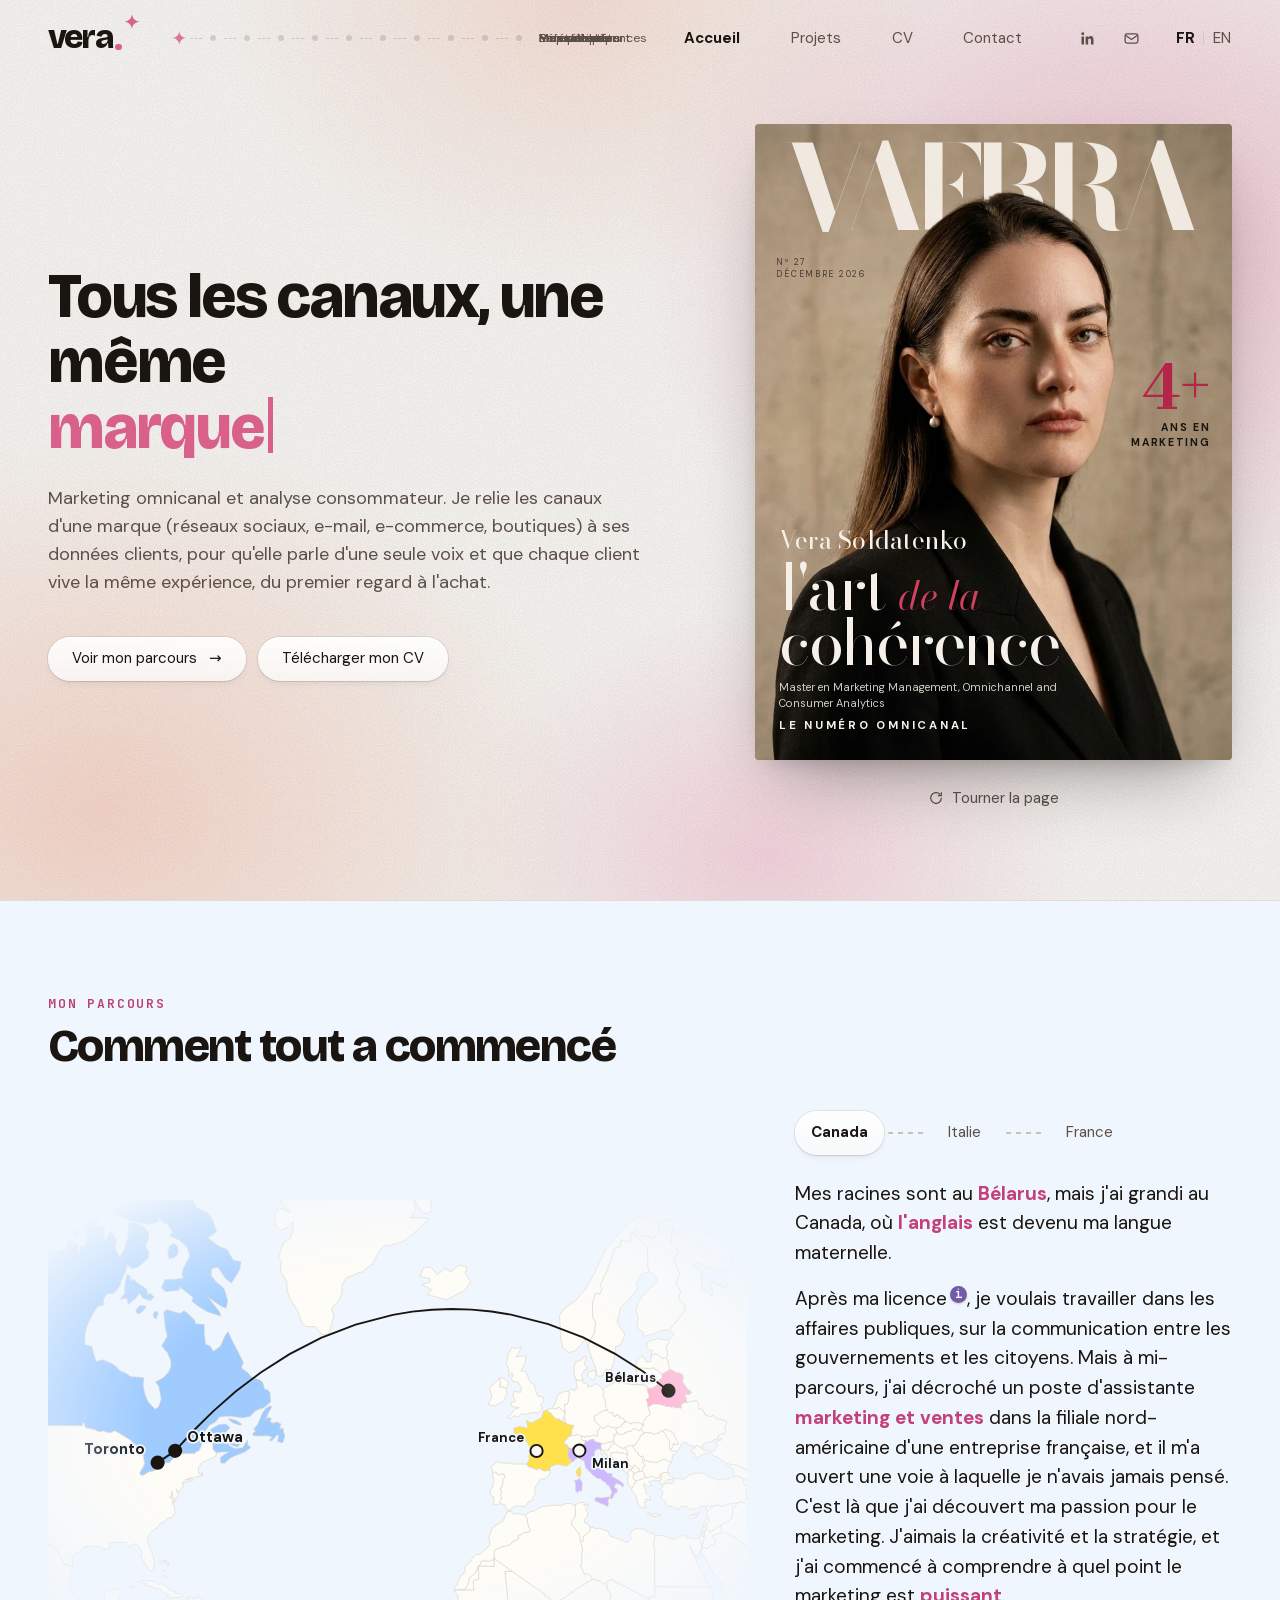
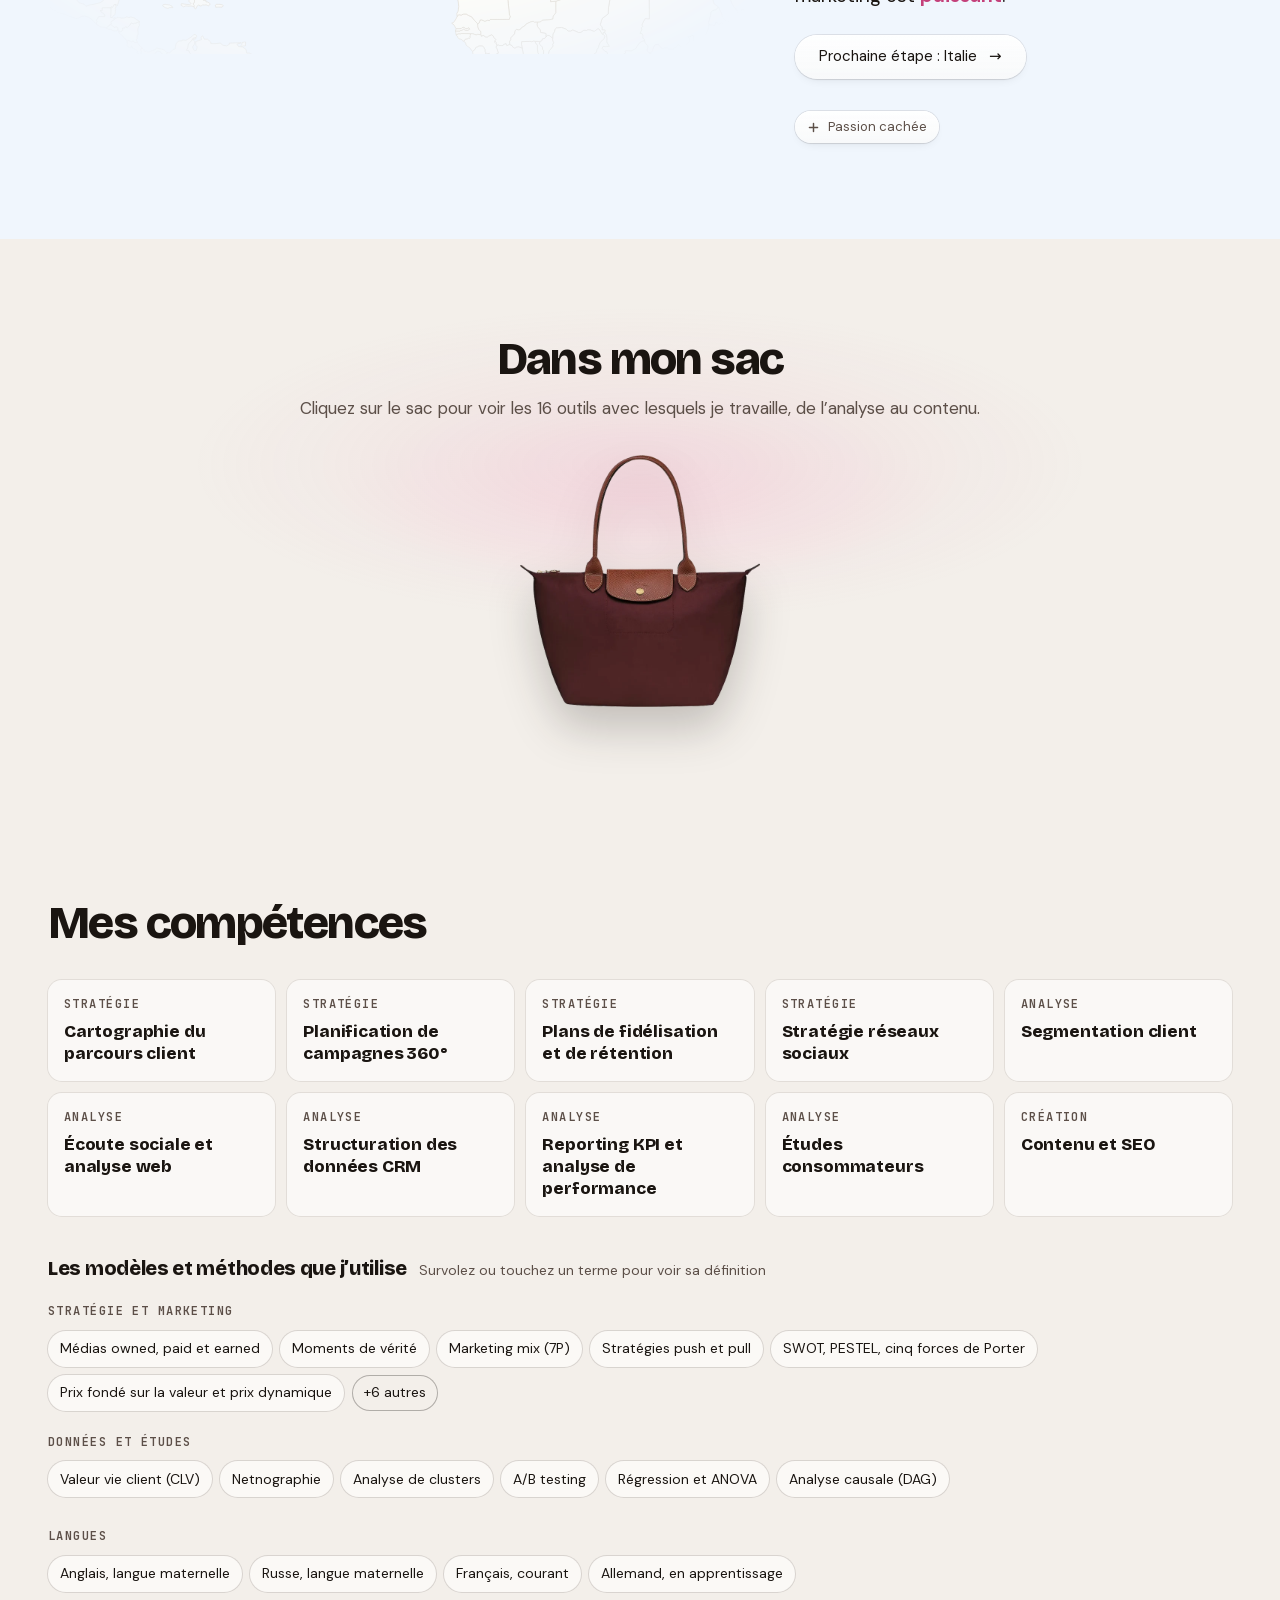
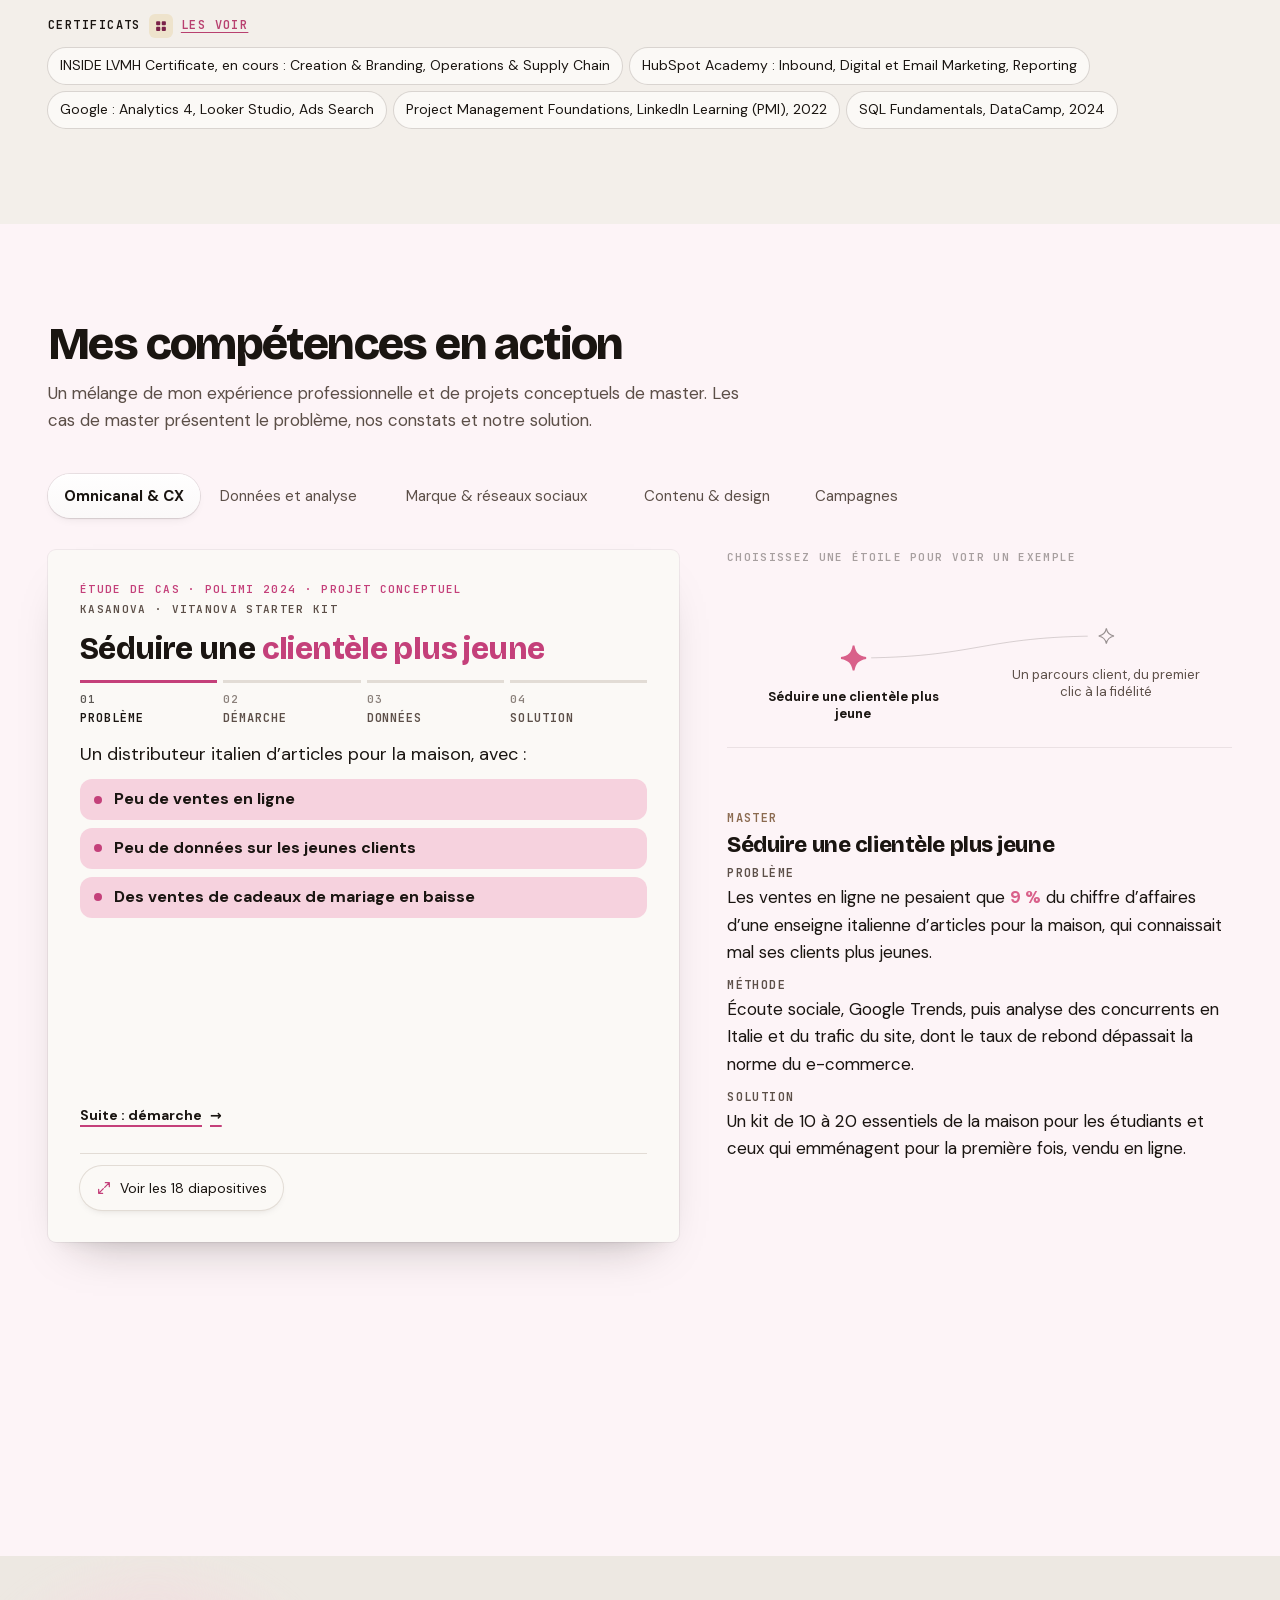
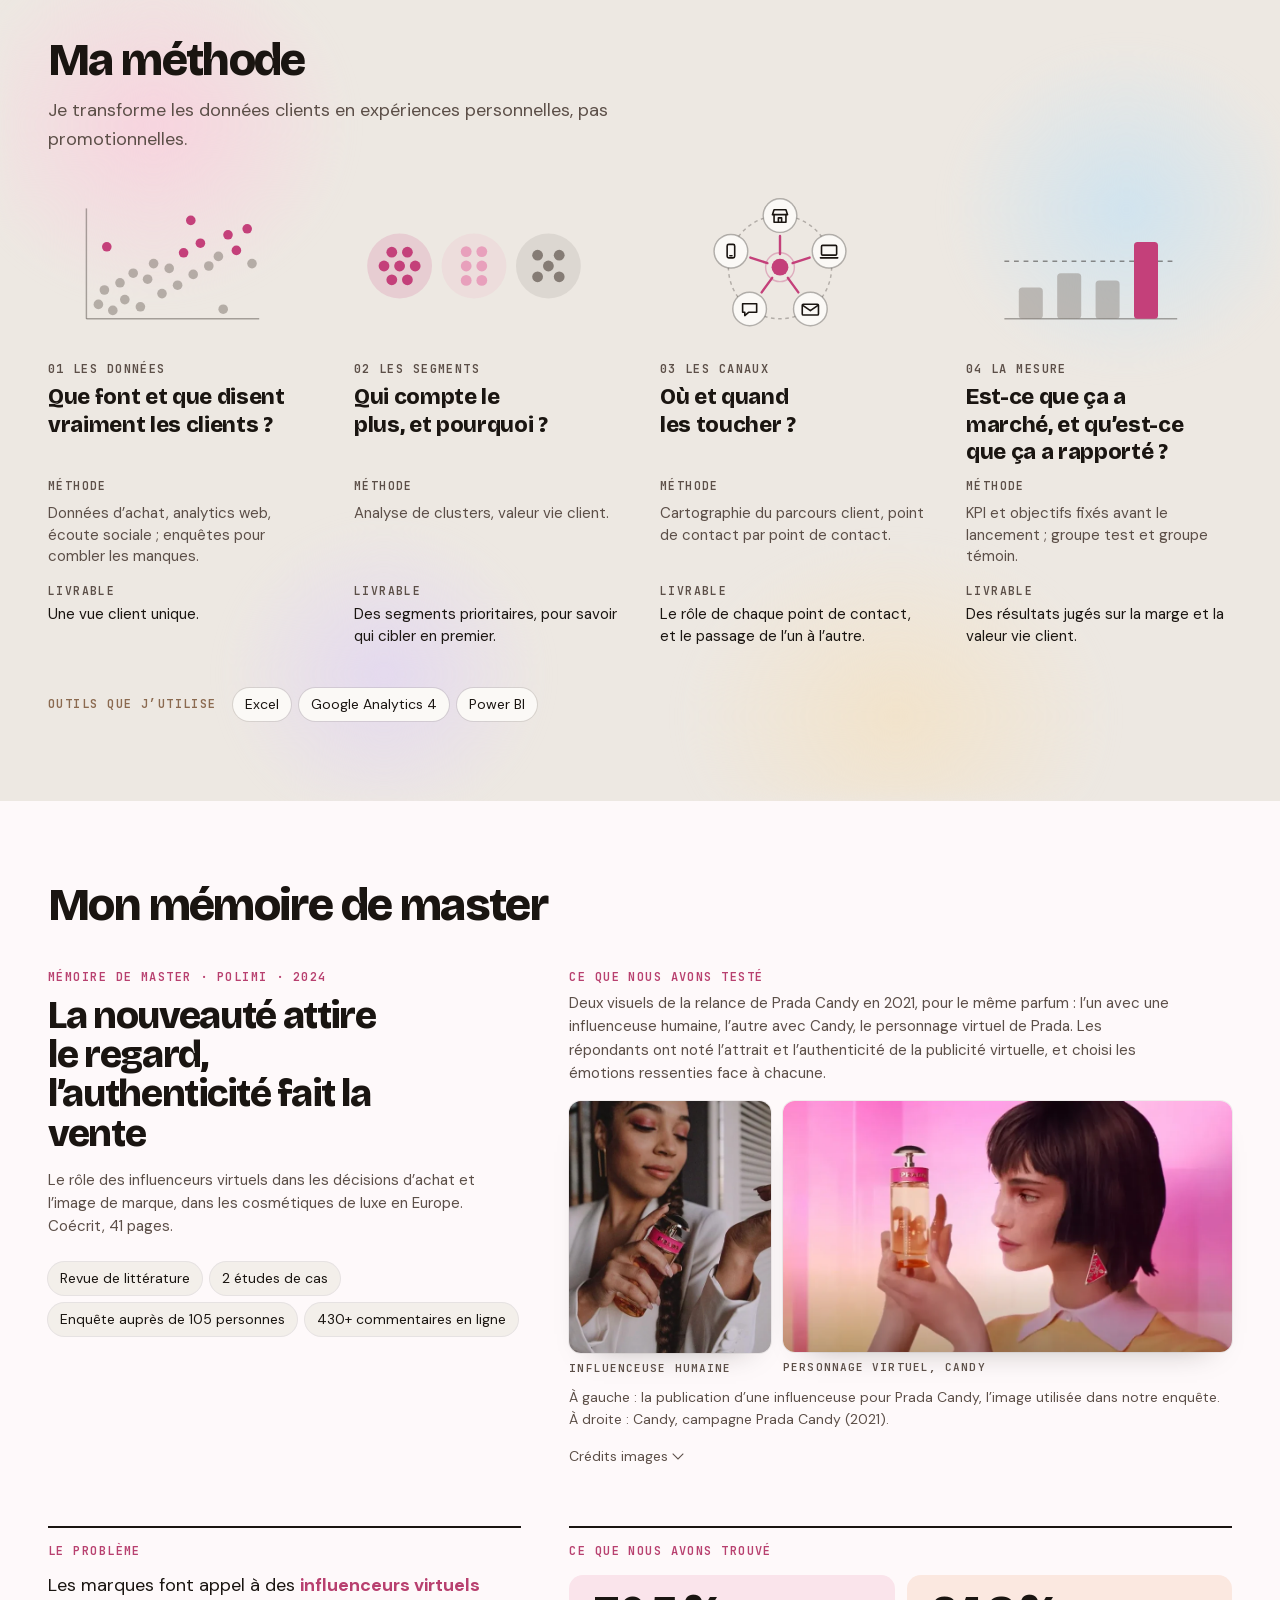
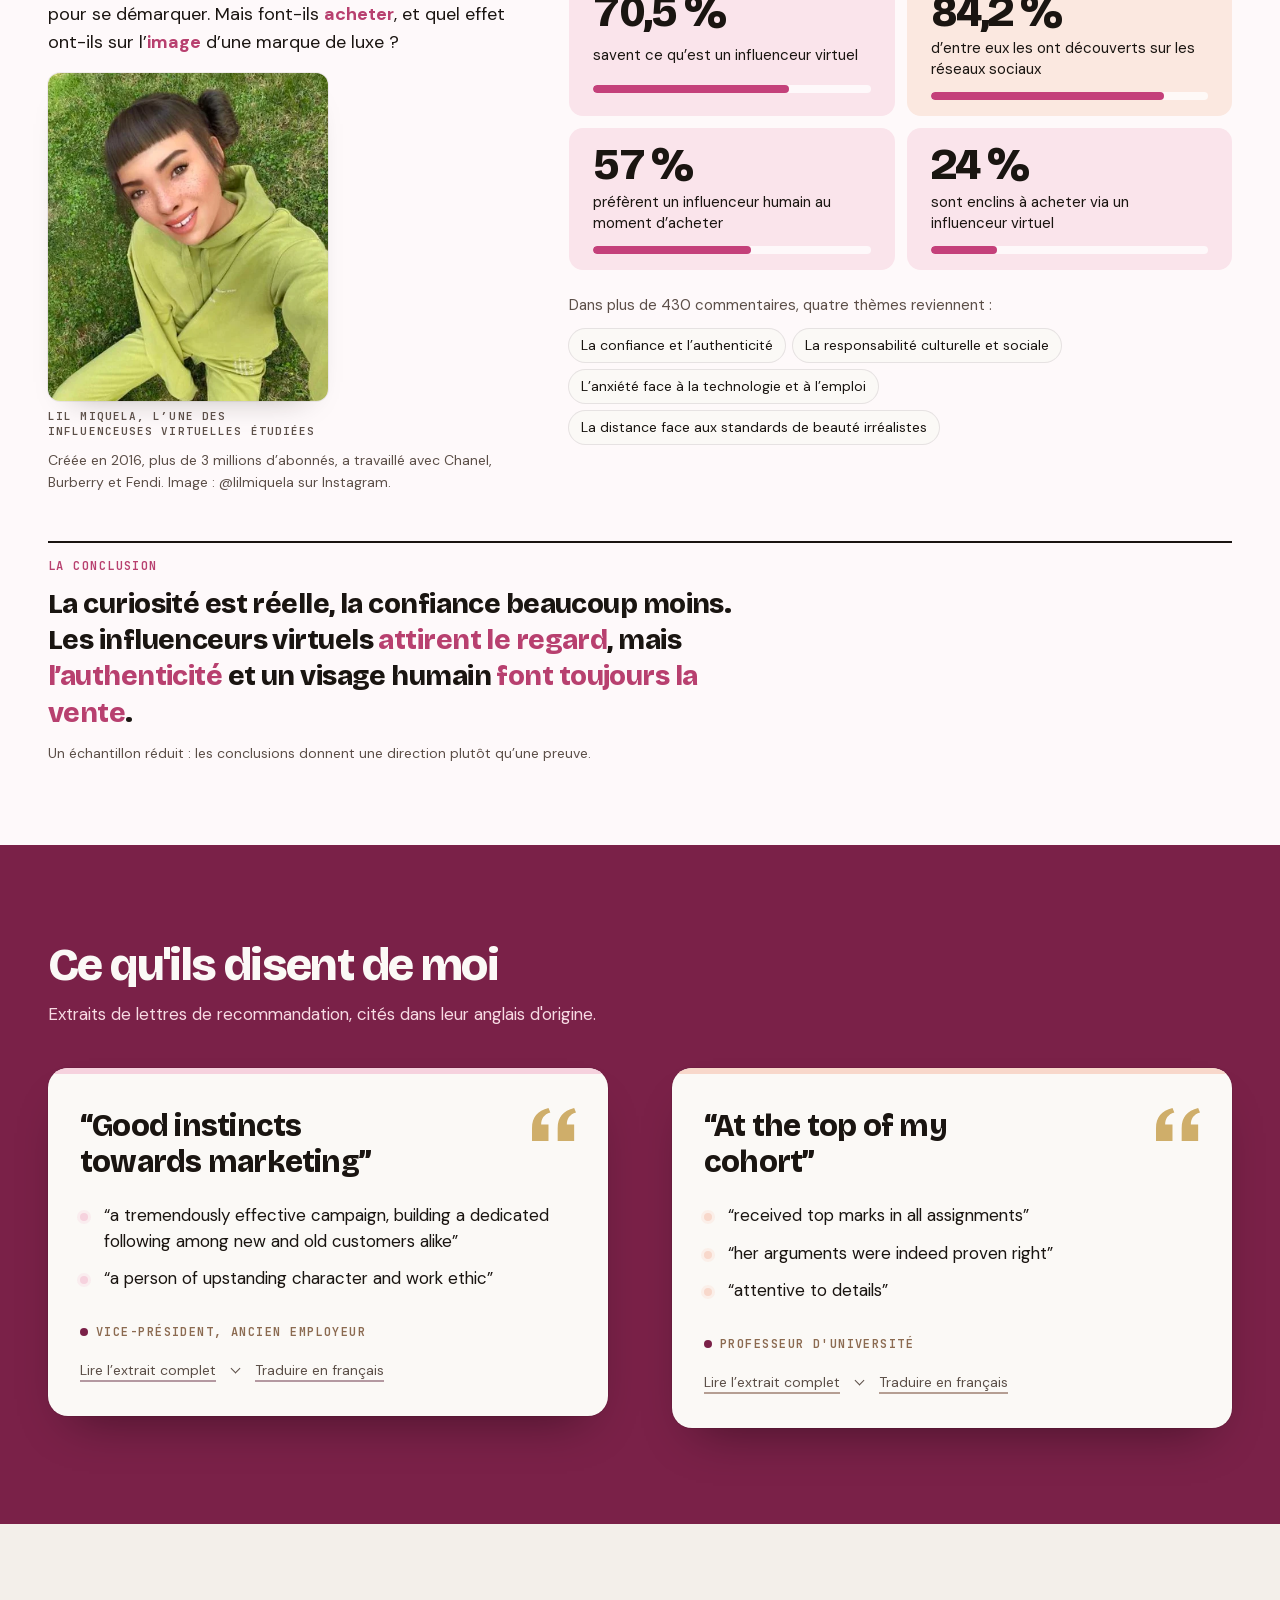
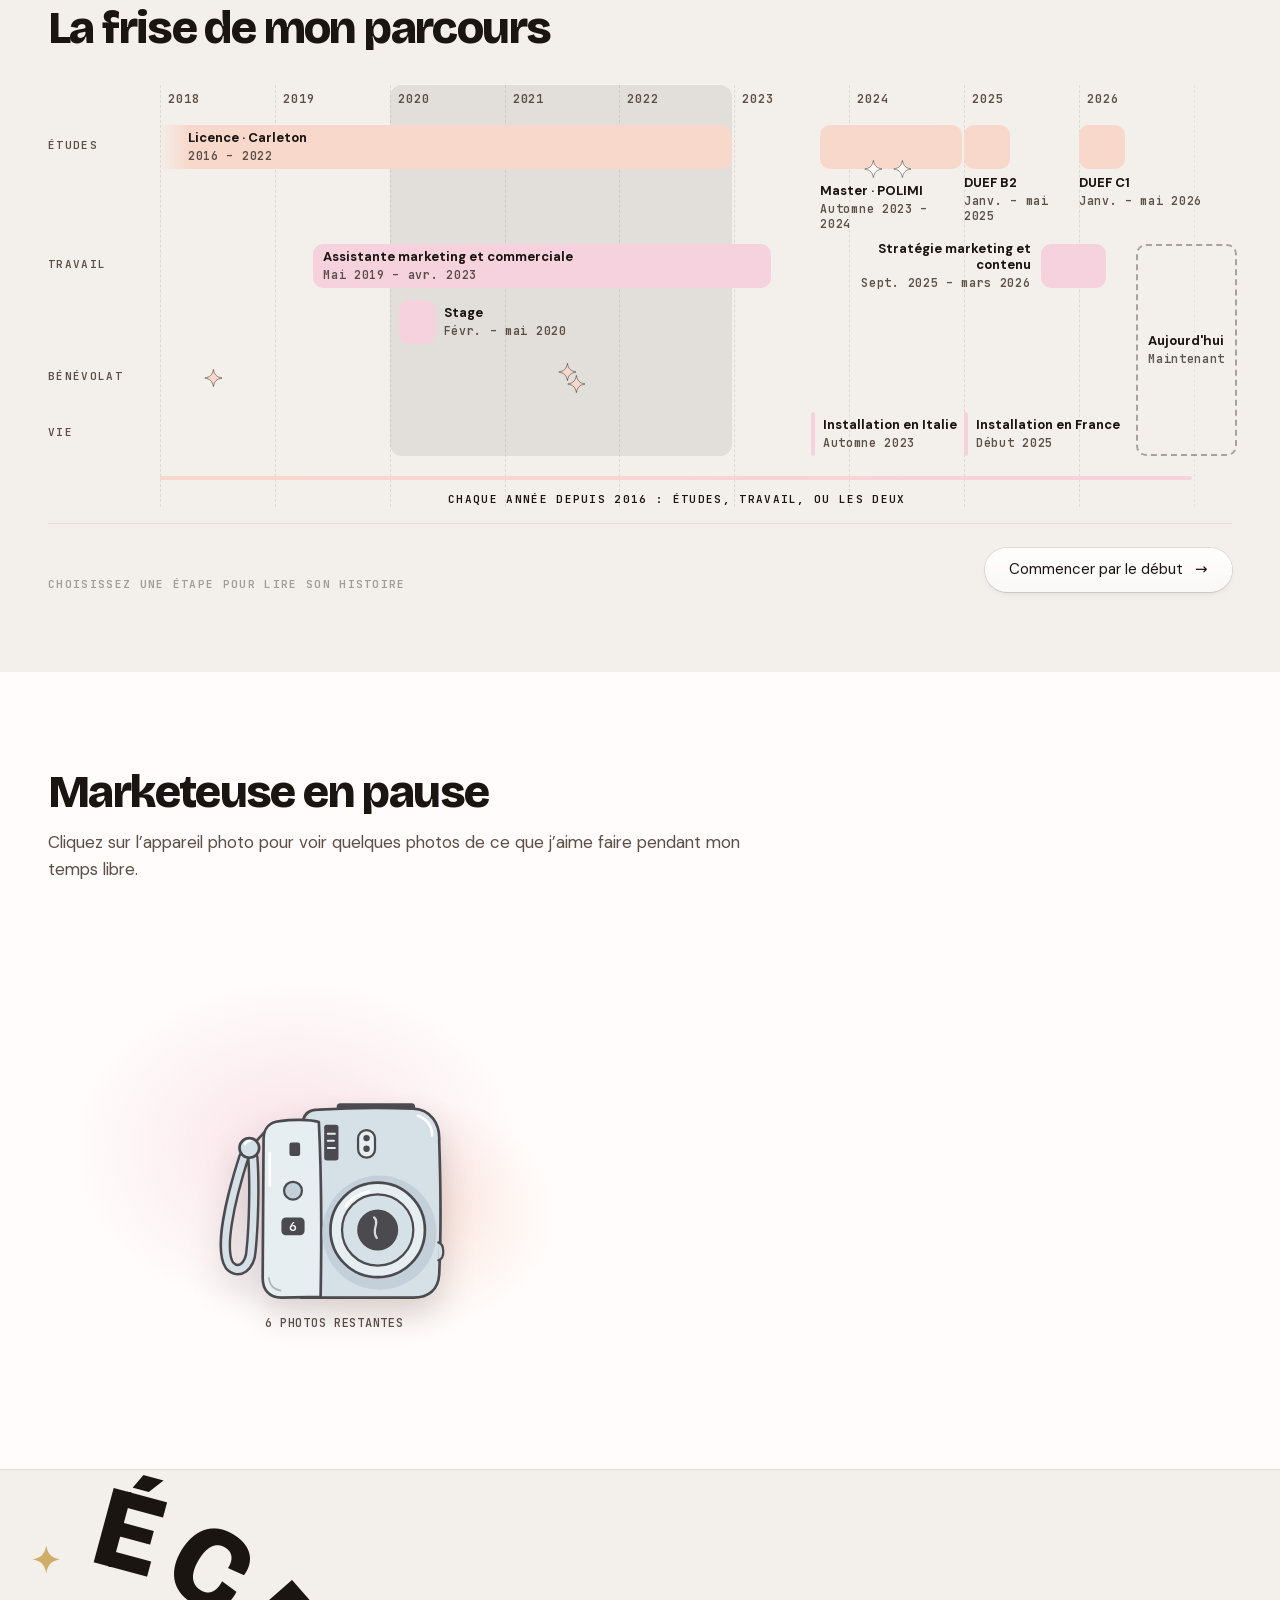
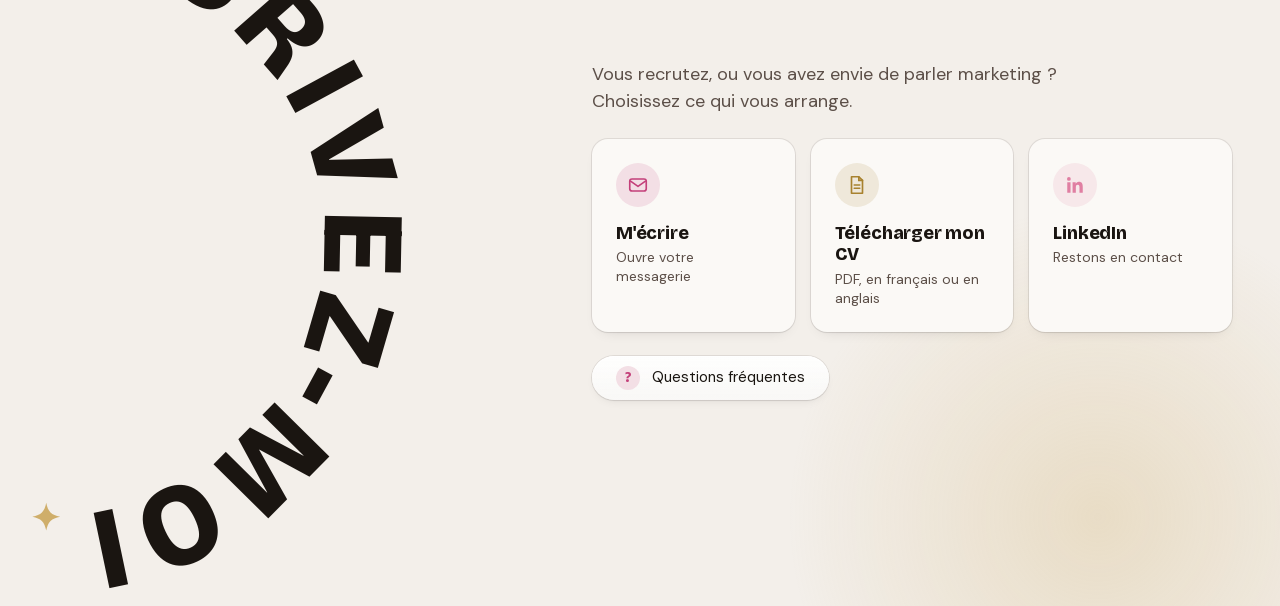
==== commit 2cb247f9: "Merge luxury-repositioning: site wording pass" ====
--- a/index.html
+++ b/index.html
@@ -125,7 +125,7 @@
           <div class="jm-side">
             <div class="jm-story" id="jmStory">
             <div class="jm-steps" role="tablist" aria-labelledby="pathTitle"><button type="button" class="jm-step" role="tab" id="jmTab0" aria-controls="jmPanel0" aria-selected="true"><span data-en="Canada" data-fr="Canada">Canada</span></button><span class="jm-link" aria-hidden="true"></span><button type="button" class="jm-step" role="tab" id="jmTab1" aria-controls="jmPanel1" aria-selected="false"><span data-en="Italy" data-fr="Italie">Italie</span></button><span class="jm-link" aria-hidden="true"></span><button type="button" class="jm-step" role="tab" id="jmTab2" aria-controls="jmPanel2" aria-selected="false"><span data-en="France" data-fr="France">France</span></button></div>
-            <div class="jm-panel" role="tabpanel" id="jmPanel0" aria-labelledby="jmTab0"><p class="jm-txt"><span data-en="My roots are in " data-fr="Mes racines sont au ">Mes racines sont au </span><span class="mk"><span data-en="Belarus" data-fr="Bélarus">Bélarus</span></span><span data-en=", but I grew up in Canada, where " data-fr=", mais j'ai grandi au Canada, où ">, mais j'ai grandi au Canada, où </span><span class="mk"><span data-en="English" data-fr="l'anglais">l'anglais</span></span><span data-en=" became my native language." data-fr=" est devenu ma langue maternelle."> est devenu ma langue maternelle.</span></p><p class="jm-txt"><span data-en="I planned to work in public affairs after my " data-fr="Après ma ">Après ma </span><span class="tip"><button type="button" class="tip-word" aria-describedby="tipDeg"><span data-en="degree" data-fr="licence">licence</span></button><span class="tip-bubble" role="tooltip" id="tipDeg"><b>Honours Bachelor of Arts, European &amp; Russian Studies</b><span data-en="Minor in Business · Carleton University, Ottawa · 2022" data-fr="Mineure en commerce · Carleton University, Ottawa · 2022">Mineure en commerce · Carleton University, Ottawa · 2022</span></span></span><span data-en=", on communication between governments and citizens. But halfway through, I got a job as a " data-fr=", je voulais travailler dans les affaires publiques, sur la communication entre les gouvernements et les citoyens. Mais à mi-parcours, j&#x27;ai décroché un poste d&#x27;assistante ">, je voulais travailler dans les affaires publiques, sur la communication entre les gouvernements et les citoyens. Mais à mi-parcours, j'ai décroché un poste d'assistante </span><span class="mk"><span data-en="marketing and sales" data-fr="marketing et ventes">marketing et ventes</span></span><span data-en=" assistant at the North American branch of a French company, and it opened up a career path I hadn't even considered. That's where I discovered my passion for marketing. I loved the creativity and the strategy, and I began to understand how " data-fr=" dans la filiale nord-américaine d'une entreprise française, et il m'a ouvert une voie à laquelle je n'avais jamais pensé. C'est là que j'ai découvert ma passion pour le marketing. J'aimais la créativité et la stratégie, et j'ai commencé à comprendre à quel point le marketing est "> dans la filiale nord-américaine d'une entreprise française, et il m'a ouvert une voie à laquelle je n'avais jamais pensé. C'est là que j'ai découvert ma passion pour le marketing. J'aimais la créativité et la stratégie, et j'ai commencé à comprendre à quel point le marketing est </span><span class="mk"><span data-en="impactful" data-fr="puissant">puissant</span></span><span data-en=" marketing really is." data-fr=".">.</span></p><p class="jm-next-wrap"><button type="button" class="tp jm-go" data-go="1"><span data-en="Next stop: Italy" data-fr="Prochaine étape : Italie">Prochaine étape : Italie</span><span class="jm-go-ic" aria-hidden="true">→</span></button></p></div><div class="jm-panel" role="tabpanel" id="jmPanel1" aria-labelledby="jmTab1"><p class="jm-txt"><span data-en="To learn the ins and outs of marketing, I went to Milan, where a long-held dream came true: " data-fr="Pour apprendre le marketing de A à Z, je suis partie à Milan, où un rêve de longue date s'est réalisé : ">Pour apprendre le marketing de A à Z, je suis partie à Milan, où un rêve de longue date s'est réalisé : </span><span class="mk"><span data-en="studying abroad" data-fr="étudier à l'étranger">étudier à l'étranger</span></span><span data-en=", with a " data-fr=", avec un ">, avec un </span><span class="tip"><button type="button" class="tip-word" aria-describedby="tipMaster"><span data-en="master's" data-fr="master">master</span></button><span class="tip-bubble" role="tooltip" id="tipMaster"><b>Master in Marketing Management, Omnichannel and Consumer Analytics</b><span data-en="POLIMI Graduate School of Management, Milan · 2024" data-fr="POLIMI Graduate School of Management, Milan · 2024">POLIMI Graduate School of Management, Milan · 2024</span></span></span><span data-en=" in marketing." data-fr=" en marketing."> en marketing.</span></p><p class="jm-txt"><span data-en="There, I saw marketing from " data-fr="J'y ai découvert le marketing ">J'y ai découvert le marketing </span><span class="mk"><span data-en="every angle" data-fr="sous tous ses angles">sous tous ses angles</span></span><span data-en=": brand strategy, consumer behaviour, CRM, e-commerce and data, all applied to real brand cases." data-fr=" : stratégie de marque, comportement du consommateur, CRM, e-commerce et données, toujours appliqués à de vrais cas de marques."> : stratégie de marque, comportement du consommateur, CRM, e-commerce et données, toujours appliqués à de vrais cas de marques.</span></p><p class="jm-next-wrap"><button type="button" class="tp jm-go" data-go="2"><span data-en="Next stop: France" data-fr="Prochaine étape : France">Prochaine étape : France</span><span class="jm-go-ic" aria-hidden="true">→</span></button></p></div><div class="jm-panel" role="tabpanel" id="jmPanel2" aria-labelledby="jmTab2"><p class="jm-txt"><span data-en="Today, " data-fr="Aujourd'hui, ">Aujourd'hui, </span><span class="mk"><span data-en="France is where I call home" data-fr="la France, c'est chez moi">la France, c'est chez moi</span></span><span data-en=". Four countries and three languages later, I know one thing for sure: a brand should feel the same " data-fr=". Quatre pays et trois langues plus tard, j'en suis sûre : une marque doit donner la même impression, ">. Quatre pays et trois langues plus tard, j'en suis sûre : une marque doit donner la même impression, </span><span class="mk"><span data-en="wherever you meet it" data-fr="où qu&#39;on la croise">où qu&#39;on la croise</span></span><span data-en="." data-fr=".">.</span></p></div>
+            <div class="jm-panel" role="tabpanel" id="jmPanel0" aria-labelledby="jmTab0"><p class="jm-txt"><span data-en="My roots are in " data-fr="Mes racines sont au ">Mes racines sont au </span><span class="mk"><span data-en="Belarus" data-fr="Bélarus">Bélarus</span></span><span data-en=", but I grew up in Canada, where " data-fr=", mais j'ai grandi au Canada, où ">, mais j'ai grandi au Canada, où </span><span class="mk"><span data-en="English" data-fr="l'anglais">l'anglais</span></span><span data-en=" became my native language." data-fr=" est devenu ma langue maternelle."> est devenu ma langue maternelle.</span></p><p class="jm-txt"><span data-en="I planned to work in public affairs after my " data-fr="Après ma ">Après ma </span><span class="tip"><button type="button" class="tip-word" aria-describedby="tipDeg"><span data-en="degree" data-fr="licence">licence</span></button><span class="tip-bubble" role="tooltip" id="tipDeg"><b>Honours Bachelor of Arts, European &amp; Russian Studies</b><span data-en="Minor in Business · Carleton University, Ottawa · 2022" data-fr="Mineure en commerce · Carleton University, Ottawa · 2022">Mineure en commerce · Carleton University, Ottawa · 2022</span></span></span><span data-en=", on communication between governments and citizens. But halfway through, I got a job as a " data-fr=", je voulais travailler dans les affaires publiques, sur la communication entre les gouvernements et les citoyens. Mais à mi-parcours, j&#x27;ai décroché un poste d&#x27;assistante ">, je voulais travailler dans les affaires publiques, sur la communication entre les gouvernements et les citoyens. Mais à mi-parcours, j'ai décroché un poste d'assistante </span><span class="mk"><span data-en="marketing and sales" data-fr="marketing et ventes">marketing et ventes</span></span><span data-en=" assistant at the North American branch of a French company, and it opened up a career path I hadn't even considered. That's where I discovered my passion for marketing. I loved the creativity and the strategy, and I began to understand how " data-fr=" dans la filiale nord-américaine d'une entreprise française, et il m'a ouvert une voie à laquelle je n'avais jamais pensé. C'est là que j'ai découvert ma passion pour le marketing. J'aimais la créativité et la stratégie, et j'ai commencé à comprendre à quel point le marketing est "> dans la filiale nord-américaine d'une entreprise française, et il m'a ouvert une voie à laquelle je n'avais jamais pensé. C'est là que j'ai découvert ma passion pour le marketing. J'aimais la créativité et la stratégie, et j'ai commencé à comprendre à quel point le marketing est </span><span class="mk"><span data-en="impactful" data-fr="puissant">puissant</span></span><span data-en=" marketing really is." data-fr=".">.</span></p><p class="jm-next-wrap"><button type="button" class="tp jm-go" data-go="1"><span data-en="Next stop: Italy" data-fr="Prochaine étape : Italie">Prochaine étape : Italie</span><span class="jm-go-ic" aria-hidden="true">→</span></button></p></div><div class="jm-panel" role="tabpanel" id="jmPanel1" aria-labelledby="jmTab1"><p class="jm-txt"><span data-en="To learn the ins and outs of marketing, I went to Milan, where a long-held dream came true: " data-fr="Pour apprendre le marketing de A à Z, je suis partie à Milan, où un rêve de longue date s'est réalisé : ">Pour apprendre le marketing de A à Z, je suis partie à Milan, où un rêve de longue date s'est réalisé : </span><span class="mk"><span data-en="studying abroad" data-fr="étudier à l'étranger">étudier à l'étranger</span></span><span data-en=", with a " data-fr=", avec un ">, avec un </span><span class="tip"><button type="button" class="tip-word" aria-describedby="tipMaster"><span data-en="master's" data-fr="master">master</span></button><span class="tip-bubble" role="tooltip" id="tipMaster"><b>Master in Marketing Management, Omnichannel and Consumer Analytics</b><span data-en="POLIMI Graduate School of Management, Milan · 2024" data-fr="POLIMI Graduate School of Management, Milan · 2024">POLIMI Graduate School of Management, Milan · 2024</span></span></span><span data-en=" in marketing." data-fr=" en marketing."> en marketing.</span></p><p class="jm-txt"><span data-en="There, I saw marketing from " data-fr="J'y ai découvert le marketing ">J'y ai découvert le marketing </span><span class="mk"><span data-en="every angle" data-fr="sous tous ses angles">sous tous ses angles</span></span><span data-en=": brand strategy, consumer behaviour, CRM, e-commerce and data, all applied to real brand cases." data-fr=" : stratégie de marque, comportement du consommateur, CRM, e-commerce et données, toujours appliqués à de vrais cas de marques."> : stratégie de marque, comportement du consommateur, CRM, e-commerce et données, toujours appliqués à de vrais cas de marques.</span></p><p class="jm-next-wrap"><button type="button" class="tp jm-go" data-go="2"><span data-en="Next stop: France" data-fr="Prochaine étape : France">Prochaine étape : France</span><span class="jm-go-ic" aria-hidden="true">→</span></button></p></div><div class="jm-panel" role="tabpanel" id="jmPanel2" aria-labelledby="jmTab2"><p class="jm-txt"><span data-en="Today, " data-fr="Aujourd'hui, ">Aujourd'hui, </span><span class="mk"><span data-en="France is where I call home" data-fr="la France, c'est chez moi">la France, c'est chez moi</span></span><span data-en=", and it’s where I want to build my career, helping consumer brands give their customers " data-fr=", et c’est ici que je veux construire ma carrière, en aidant des marques grand public à offrir à leurs clients ">, et c’est ici que je veux construire ma carrière, en aidant des marques grand public à offrir à leurs clients </span><span class="mk"><span data-en="the same experience on every channel" data-fr="la même expérience sur chaque canal">la même expérience sur chaque canal</span></span><span data-en="." data-fr=".">.</span></p></div>
             </div>
             <div class="jm-travel" id="jmTravel" hidden>
               <p class="jm-count"><b><span id="jmCount">19</span><i aria-hidden="true">+</i></b><span data-en="cities so far" data-fr="villes jusqu'ici">villes jusqu'ici</span></p>
@@ -147,7 +147,7 @@
   <section class="skills" id="skills" data-nav="#work" aria-labelledby="skillsTitle">
   <div class="wrap">
     <h2 class="path-title" id="skillsTitle"><span data-en="My skills" data-fr="Mes compétences">Mes compétences</span></h2>
-    <ul class="sx-grid"><li class="sx-item" data-t="strategy" style="--c:#F6D2DE"><div class="sx-link"><span class="sx-type" data-en="Strategy" data-fr="Stratégie">Stratégie</span><span class="sx-name" data-en="Customer journey mapping" data-fr="Cartographie du parcours client">Cartographie du parcours client</span></div></li><li class="sx-item" data-t="strategy" style="--c:#F6D2DE"><div class="sx-link"><span class="sx-type" data-en="Strategy" data-fr="Stratégie">Stratégie</span><span class="sx-name" data-en="360° campaign planning" data-fr="Planification de campagnes 360°">Planification de campagnes 360°</span></div></li><li class="sx-item" data-t="strategy" style="--c:#F6D2DE"><div class="sx-link"><span class="sx-type" data-en="Strategy" data-fr="Stratégie">Stratégie</span><span class="sx-name" data-en="Loyalty and retention planning" data-fr="Plans de fidélisation et de rétention">Plans de fidélisation et de rétention</span></div></li><li class="sx-item" data-t="strategy" style="--c:#F6D2DE"><div class="sx-link"><span class="sx-type" data-en="Strategy" data-fr="Stratégie">Stratégie</span><span class="sx-name" data-en="Social media strategy" data-fr="Stratégie réseaux sociaux">Stratégie réseaux sociaux</span></div></li><li class="sx-item" data-t="analysis" style="--c:#F8D8CB"><div class="sx-link"><span class="sx-type" data-en="Analysis" data-fr="Analyse">Analyse</span><span class="sx-name" data-en="Customer segmentation" data-fr="Segmentation client">Segmentation client</span></div></li><li class="sx-item" data-t="analysis" style="--c:#F8D8CB"><div class="sx-link"><span class="sx-type" data-en="Analysis" data-fr="Analyse">Analyse</span><span class="sx-name" data-en="Social listening and web analytics" data-fr="Écoute sociale et analyse web">Écoute sociale et analyse web</span></div></li><li class="sx-item" data-t="analysis" style="--c:#F8D8CB"><div class="sx-link"><span class="sx-type" data-en="Analysis" data-fr="Analyse">Analyse</span><span class="sx-name" data-en="CRM data structuring" data-fr="Structuration des données CRM">Structuration des données CRM</span></div></li><li class="sx-item" data-t="analysis" style="--c:#F8D8CB"><div class="sx-link"><span class="sx-type" data-en="Analysis" data-fr="Analyse">Analyse</span><span class="sx-name" data-en="KPI reporting and performance insights" data-fr="Reporting KPI et analyse de performance">Reporting KPI et analyse de performance</span></div></li><li class="sx-item" data-t="analysis" style="--c:#F8D8CB"><div class="sx-link"><span class="sx-type" data-en="Analysis" data-fr="Analyse">Analyse</span><span class="sx-name" data-en="Consumer research" data-fr="Études consommateurs">Études consommateurs</span></div></li><li class="sx-item" data-t="creative" style="--c:#F6D2DE"><div class="sx-link"><span class="sx-type" data-en="Creative" data-fr="Création">Création</span><span class="sx-name" data-en="Content and SEO" data-fr="Contenu et SEO">Contenu et SEO</span></div></li></ul><div class="sx-fw"><p class="sx-fw-head"><span data-en="Frameworks and methods I work with" data-fr="Les modèles et méthodes que j’utilise">Les modèles et méthodes que j’utilise</span> <span class="sx-fw-hint" data-en="Hover or tap one to see what it means" data-fr="Survolez ou touchez un terme pour voir sa définition">Survolez ou touchez un terme pour voir sa définition</span></p><button type="button" class="sx-fw-tog" aria-expanded="false" aria-controls="sxFwBody"><span class="sx-fw-tl"><span data-en="Frameworks and methods I work with" data-fr="Les modèles et méthodes que j’utilise">Les modèles et méthodes que j’utilise</span></span><span class="sx-fw-n">18</span><svg class="ic-plus" viewBox="0 0 24 24" aria-hidden="true" focusable="false"><path d="M12 5v14M5 12h14" fill="none" stroke="currentColor" stroke-width="2" stroke-linecap="round"/></svg></button><div class="sx-fw-body" id="sxFwBody"><p class="sx-fw-mhint"><span data-en="Tap one to see what it means." data-fr="Touchez un terme pour voir sa définition.">Touchez un terme pour voir sa définition.</span></p><p class="sx-fw-lab" data-en="Strategy and marketing" data-fr="Stratégie et marketing">Stratégie et marketing</p><ul class="sx-fw-list sx-fw-cut"><li><button type="button" class="fw-chip" aria-controls="fwd6" aria-describedby="fwTip" data-tip-en="Owned is what you control, like your website. Paid is space you buy, like an ad. Earned is what others say about you for free, like reviews. Your own house, a rented billboard, and your friends’ recommendations." data-tip-fr="Owned, ce que vous contrôlez, comme votre site. Paid, l’espace que vous achetez, comme une publicité. Earned, ce que les autres disent de vous gratuitement, comme les avis. Votre maison, un panneau loué, et les recommandations de vos amis."><span data-en="Owned, paid and earned media" data-fr="Médias owned, paid et earned">Médias owned, paid et earned</span></button><p class="fw-def" id="fwd6" hidden><span data-en="Owned is what you control, like your website. Paid is space you buy, like an ad. Earned is what others say about you for free, like reviews. Your own house, a rented billboard, and your friends’ recommendations." data-fr="Owned, ce que vous contrôlez, comme votre site. Paid, l’espace que vous achetez, comme une publicité. Earned, ce que les autres disent de vous gratuitement, comme les avis. Votre maison, un panneau loué, et les recommandations de vos amis.">Owned, ce que vous contrôlez, comme votre site. Paid, l’espace que vous achetez, comme une publicité. Earned, ce que les autres disent de vous gratuitement, comme les avis. Votre maison, un panneau loué, et les recommandations de vos amis.</span></p></li><li><button type="button" class="fw-chip" aria-controls="fwd2" aria-describedby="fwTip" data-tip-en="The moments that decide if a client buys and comes back: the first look in the shop, the first use at home, what they tell friends afterwards. Like a first date, the dinner, then the story you tell." data-tip-fr="Les moments qui décident si un client achète et revient : le premier regard en boutique, la première utilisation chez soi, ce qu’il raconte ensuite. Comme un premier rendez-vous, le dîner, puis ce qu’on en raconte."><span data-en="Moments of truth" data-fr="Moments de vérité">Moments de vérité</span></button><p class="fw-def" id="fwd2" hidden><span data-en="The moments that decide if a client buys and comes back: the first look in the shop, the first use at home, what they tell friends afterwards. Like a first date, the dinner, then the story you tell." data-fr="Les moments qui décident si un client achète et revient : le premier regard en boutique, la première utilisation chez soi, ce qu’il raconte ensuite. Comme un premier rendez-vous, le dîner, puis ce qu’on en raconte.">Les moments qui décident si un client achète et revient : le premier regard en boutique, la première utilisation chez soi, ce qu’il raconte ensuite. Comme un premier rendez-vous, le dîner, puis ce qu’on en raconte.</span></p></li><li><button type="button" class="fw-chip" aria-controls="fwd1" aria-describedby="fwTip" data-tip-en="The seven ingredients of an offer: product, price, place, promotion, people, process and the physical setting. Like a recipe: change one and the dish tastes different." data-tip-fr="Les sept ingrédients d’une offre : produit, prix, distribution, communication, personnel, processus et cadre physique. Comme une recette : changez-en un et le plat n’a plus le même goût."><span data-en="Marketing mix (7Ps)" data-fr="Marketing mix (7P)">Marketing mix (7P)</span></button><p class="fw-def" id="fwd1" hidden><span data-en="The seven ingredients of an offer: product, price, place, promotion, people, process and the physical setting. Like a recipe: change one and the dish tastes different." data-fr="Les sept ingrédients d’une offre : produit, prix, distribution, communication, personnel, processus et cadre physique. Comme une recette : changez-en un et le plat n’a plus le même goût.">Les sept ingrédients d’une offre : produit, prix, distribution, communication, personnel, processus et cadre physique. Comme une recette : changez-en un et le plat n’a plus le même goût.</span></p></li><li><button type="button" class="fw-chip" aria-controls="fwd3" aria-describedby="fwTip" data-tip-en="Push brings the product to clients through shops and sellers. Pull makes clients come and ask for it. Like a waiter suggesting a dessert, versus a dessert so famous people come just for it." data-tip-fr="Le push amène le produit aux clients via les boutiques et les vendeurs. Le pull donne envie aux clients de venir le demander. Comme un serveur qui propose un dessert, face à un dessert si connu qu’on vient exprès."><span data-en="Push and pull strategies" data-fr="Stratégies push et pull">Stratégies push et pull</span></button><p class="fw-def" id="fwd3" hidden><span data-en="Push brings the product to clients through shops and sellers. Pull makes clients come and ask for it. Like a waiter suggesting a dessert, versus a dessert so famous people come just for it." data-fr="Le push amène le produit aux clients via les boutiques et les vendeurs. Le pull donne envie aux clients de venir le demander. Comme un serveur qui propose un dessert, face à un dessert si connu qu’on vient exprès pour lui.">Le push amène le produit aux clients via les boutiques et les vendeurs. Le pull donne envie aux clients de venir le demander. Comme un serveur qui propose un dessert, face à un dessert si connu qu’on vient exprès pour lui.</span></p></li><li><button type="button" class="fw-chip" aria-controls="fwd9" aria-describedby="fwTip" data-tip-en="Checklists to read a situation. SWOT: strengths, weaknesses, opportunities, threats. PESTLE: the outside world, from politics to technology. Porter: who holds the power in a market. Like checking the weather, the road and the car before a trip." data-tip-fr="Des grilles pour lire une situation. SWOT : forces, faiblesses, opportunités, menaces. PESTEL : le monde extérieur, de la politique à la technologie. Porter : qui a le pouvoir sur un marché. Comme vérifier la météo, la route et la voiture avant un voyage."><span data-en="SWOT, PESTLE, Porter’s five forces" data-fr="SWOT, PESTEL, cinq forces de Porter">SWOT, PESTEL, cinq forces de Porter</span></button><p class="fw-def" id="fwd9" hidden><span data-en="Checklists to read a situation. SWOT: strengths, weaknesses, opportunities, threats. PESTLE: the outside world, from politics to technology. Porter: who holds the power in a market. Like checking the weather, the road and the car before a trip." data-fr="Des grilles pour lire une situation. SWOT : forces, faiblesses, opportunités, menaces. PESTEL : le monde extérieur, de la politique à la technologie. Porter : qui a le pouvoir sur un marché. Comme vérifier la météo, la route et la voiture avant un voyage.">Des grilles pour lire une situation. SWOT : forces, faiblesses, opportunités, menaces. PESTEL : le monde extérieur, de la politique à la technologie. Porter : qui a le pouvoir sur un marché. Comme vérifier la météo, la route et la voiture avant un voyage.</span></p></li><li><button type="button" class="fw-chip" aria-controls="fwd10" aria-describedby="fwTip" data-tip-en="Value-based: the price follows what the client feels it is worth, not only what it cost to make. Dynamic: the price moves with demand, like plane tickets getting dearer as the flight fills up." data-tip-fr="Fondé sur la valeur : le prix suit ce que le client estime que ça vaut, pas seulement ce que ça a coûté. Dynamique : le prix bouge avec la demande, comme un billet d’avion qui monte quand le vol se remplit."><span data-en="Value-based and dynamic pricing" data-fr="Prix fondé sur la valeur et prix dynamique">Prix fondé sur la valeur et prix dynamique</span></button><p class="fw-def" id="fwd10" hidden><span data-en="Value-based: the price follows what the client feels it is worth, not only what it cost to make. Dynamic: the price moves with demand, like plane tickets getting dearer as the flight fills up." data-fr="Fondé sur la valeur : le prix suit ce que le client estime que ça vaut, pas seulement ce que ça a coûté. Dynamique : le prix bouge avec la demande, comme un billet d’avion qui monte quand le vol se remplit.">Fondé sur la valeur : le prix suit ce que le client estime que ça vaut, pas seulement ce que ça a coûté. Dynamique : le prix bouge avec la demande, comme un billet d’avion qui monte quand le vol se remplit.</span></p></li><li class="sx-fw-x"><button type="button" class="fw-chip" aria-controls="fwd4" aria-describedby="fwTip" data-tip-en="How many shops can sell a product. Exclusive: only a few, like a luxury bag in its own boutiques. Selective: chosen stores, like perfume in department stores. Intensive: everywhere, like chewing gum at every till." data-tip-fr="Combien de points de vente peuvent vendre un produit. Exclusive : très peu, comme un sac de luxe dans ses propres boutiques. Sélective : des magasins choisis, comme un parfum en grand magasin. Intensive : partout, comme le chewing-gum à chaque caisse."><span data-en="Exclusive, selective and intensive distribution" data-fr="Distribution exclusive, sélective et intensive">Distribution exclusive, sélective et intensive</span></button><p class="fw-def" id="fwd4" hidden><span data-en="How many shops can sell a product. Exclusive: only a few, like a luxury bag in its own boutiques. Selective: chosen stores, like perfume in department stores. Intensive: everywhere, like chewing gum at every till." data-fr="Combien de points de vente peuvent vendre un produit. Exclusive : très peu, comme un sac de luxe dans ses propres boutiques. Sélective : des magasins choisis, comme un parfum en grand magasin. Intensive : partout, comme le chewing-gum à chaque caisse.">Combien de points de vente peuvent vendre un produit. Exclusive : très peu, comme un sac de luxe dans ses propres boutiques. Sélective : des magasins choisis, comme un parfum en grand magasin. Intensive : partout, comme le chewing-gum à chaque caisse.</span></p></li><li class="sx-fw-x"><button type="button" class="fw-chip" aria-controls="fwd5" aria-describedby="fwTip" data-tip-en="Marketing aimed at the shops that sell your products, not only at end clients: shelf space, in-store promotions, how a whole aisle is organised. Like arranging a fridge so everyone finds what they want fast." data-tip-fr="Le marketing tourné vers les magasins qui vendent vos produits, pas seulement vers les clients finaux : place en rayon, promotions en magasin, organisation de tout un rayon. Comme ranger un frigo pour que chacun trouve vite ce qu’il cherche."><span data-en="Trade marketing and category management" data-fr="Trade marketing et category management">Trade marketing et category management</span></button><p class="fw-def" id="fwd5" hidden><span data-en="Marketing aimed at the shops that sell your products, not only at end clients: shelf space, in-store promotions, how a whole aisle is organised. Like arranging a fridge so everyone finds what they want fast." data-fr="Le marketing tourné vers les magasins qui vendent vos produits, pas seulement vers les clients finaux : place en rayon, promotions en magasin, organisation de tout un rayon. Comme ranger un frigo pour que chacun trouve vite ce qu’il cherche.">Le marketing tourné vers les magasins qui vendent vos produits, pas seulement vers les clients finaux : place en rayon, promotions en magasin, organisation de tout un rayon. Comme ranger un frigo pour que chacun trouve vite ce qu’il cherche.</span></p></li><li class="sx-fw-x"><button type="button" class="fw-chip" aria-controls="fwd7" aria-describedby="fwTip" data-tip-en="Products are born, grow, peak and fade, and each stage needs different marketing. Like a hit song: the release, the summer it plays everywhere, the years as a classic, then it slowly fades." data-tip-fr="Un produit naît, grandit, atteint son pic puis décline, et chaque étape demande un marketing différent. Comme un tube : la sortie, l’été où on l’entend partout, les années de classique, puis l’oubli."><span data-en="Product life cycle" data-fr="Cycle de vie du produit">Cycle de vie du produit</span></button><p class="fw-def" id="fwd7" hidden><span data-en="Products are born, grow, peak and fade, and each stage needs different marketing. Like a hit song: the release, the summer it plays everywhere, the years as a classic, then it slowly fades." data-fr="Un produit naît, grandit, atteint son pic puis décline, et chaque étape demande un marketing différent. Comme un tube : la sortie, l’été où on l’entend partout, les années de classique, puis l’oubli.">Un produit naît, grandit, atteint son pic puis décline, et chaque étape demande un marketing différent. Comme un tube : la sortie, l’été où on l’entend partout, les années de classique, puis l’oubli.</span></p></li><li class="sx-fw-x"><button type="button" class="fw-chip" aria-controls="fwd8" aria-describedby="fwTip" data-tip-en="Two grids to decide where to grow. Ansoff: new or existing products, for new or existing clients? GE: how attractive is a market, and how strong are we in it? Like deciding whether to cook a new dish or invite new guests." data-tip-fr="Deux grilles pour décider où grandir. Ansoff : produits nouveaux ou existants, pour des clients nouveaux ou existants ? GE : ce marché est-il attractif, et y sommes-nous forts ? Comme choisir entre cuisiner un nouveau plat ou inviter de nouveaux convives."><span data-en="Ansoff and GE matrices" data-fr="Matrices d’Ansoff et GE">Matrices d’Ansoff et GE</span></button><p class="fw-def" id="fwd8" hidden><span data-en="Two grids to decide where to grow. Ansoff: new or existing products, for new or existing clients? GE: how attractive is a market, and how strong are we in it? Like deciding whether to cook a new dish or invite new guests." data-fr="Deux grilles pour décider où se développer. Ansoff : produits nouveaux ou existants, pour des clients nouveaux ou existants ? GE : ce marché est-il attractif, et y sommes-nous bien placés ? Comme choisir entre cuisiner un nouveau plat ou inviter de nouveaux convives.">Deux grilles pour décider où se développer. Ansoff : produits nouveaux ou existants, pour des clients nouveaux ou existants ? GE : ce marché est-il attractif, et y sommes-nous bien placés ? Comme choisir entre cuisiner un nouveau plat ou inviter de nouveaux convives.</span></p></li><li class="sx-fw-x"><button type="button" class="fw-chip" aria-controls="fwd11" aria-describedby="fwTip" data-tip-en="Two brands teaming up so each reaches clients the other already has. Like two friends throwing one party: twice the guests, and a better party." data-tip-fr="Deux marques qui s’associent pour toucher chacune les clients de l’autre. Comme deux amis qui organisent une seule fête : deux fois plus d’invités, et une meilleure fête."><span data-en="Co-branding" data-fr="Co-branding">Co-branding</span></button><p class="fw-def" id="fwd11" hidden><span data-en="Two brands teaming up so each reaches clients the other already has. Like two friends throwing one party: twice the guests, and a better party." data-fr="Deux marques qui s’associent pour toucher chacune les clients de l’autre. Comme deux amis qui organisent une seule fête : deux fois plus d’invités, et une meilleure fête.">Deux marques qui s’associent pour toucher chacune les clients de l’autre. Comme deux amis qui organisent une seule fête : deux fois plus d’invités, et une meilleure fête.</span></p></li><li class="sx-fw-x"><button type="button" class="fw-chip" aria-controls="fwd12" aria-describedby="fwTip" data-tip-en="One page that shows how a business works: who it serves, what it offers, how it delivers, and how it makes money. Like the floor plan of a house before you build it." data-tip-fr="Une page qui montre comment une entreprise fonctionne : pour qui, quelle offre, comment elle la livre, et comment elle gagne de l’argent. Comme le plan d’une maison avant de la construire."><span data-en="Business Model Canvas" data-fr="Business Model Canvas">Business Model Canvas</span></button><p class="fw-def" id="fwd12" hidden><span data-en="One page that shows how a business works: who it serves, what it offers, how it delivers, and how it makes money. Like the floor plan of a house before you build it." data-fr="Une page qui montre comment une entreprise fonctionne : pour qui, quelle offre, comment elle la livre, et comment elle gagne de l’argent. Comme le plan d’une maison avant de la construire.">Une page qui montre comment une entreprise fonctionne : pour qui, quelle offre, comment elle la livre, et comment elle gagne de l’argent. Comme le plan d’une maison avant de la construire.</span></p></li><li class="sx-fw-morei"><button type="button" class="sx-fw-more" aria-expanded="false"><span data-en="+6 more" data-fr="+6 autres">+6 autres</span></button></li></ul><p class="sx-fw-lab" data-en="Data and research" data-fr="Données et études">Données et études</p><ul class="sx-fw-list"><li><button type="button" class="fw-chip" aria-controls="fwd13" aria-describedby="fwTip" data-tip-en="What a client is worth over the whole relationship, not one purchase. Like a regular at a café: one coffee is small, years of mornings add up." data-tip-fr="Ce que vaut un client sur toute la relation, pas sur un seul achat. Comme un habitué de café : un café, c’est peu, des années de matins, beaucoup."><span data-en="Customer lifetime value" data-fr="Valeur vie client (CLV)">Valeur vie client (CLV)</span></button><p class="fw-def" id="fwd13" hidden><span data-en="What a client is worth over the whole relationship, not one purchase. Like a regular at a café: one coffee is small, years of mornings add up." data-fr="Ce que vaut un client sur toute la relation, pas sur un seul achat. Comme un habitué de café : un café, c’est peu, des années de matins, beaucoup.">Ce que vaut un client sur toute la relation, pas sur un seul achat. Comme un habitué de café : un café, c’est peu, des années de matins, beaucoup.</span></p></li><li><button type="button" class="fw-chip" aria-controls="fwd14" aria-describedby="fwTip" data-tip-en="Studying online communities, comments and reviews to understand what people really think. Like listening to the conversations in a busy café, but online." data-tip-fr="Étudier les communautés, commentaires et avis en ligne pour comprendre ce que les gens pensent vraiment. Comme écouter les conversations d’un café animé, mais en ligne."><span data-en="Netnography" data-fr="Netnographie">Netnographie</span></button><p class="fw-def" id="fwd14" hidden><span data-en="Studying online communities, comments and reviews to understand what people really think. Like listening to the conversations in a busy café, but online." data-fr="Étudier les communautés, commentaires et avis en ligne pour comprendre ce que les gens pensent vraiment. Comme écouter les conversations d’un café animé, mais en ligne.">Étudier les communautés, commentaires et avis en ligne pour comprendre ce que les gens pensent vraiment. Comme écouter les conversations d’un café animé, mais en ligne.</span></p></li><li><button type="button" class="fw-chip" aria-controls="fwd15" aria-describedby="fwTip" data-tip-en="Letting the data put similar clients together, without deciding the groups in advance. Like sorting a pile of laundry by colour without any labels." data-tip-fr="Laisser les données regrouper les clients qui se ressemblent, sans décider des groupes à l’avance. Comme trier une pile de linge par couleur, sans étiquettes."><span data-en="Cluster analysis" data-fr="Analyse de clusters">Analyse de clusters</span></button><p class="fw-def" id="fwd15" hidden><span data-en="Letting the data put similar clients together, without deciding the groups in advance. Like sorting a pile of laundry by colour without any labels." data-fr="Laisser les données regrouper les clients qui se ressemblent, sans décider des groupes à l’avance. Comme trier une pile de linge par couleur, sans étiquettes.">Laisser les données regrouper les clients qui se ressemblent, sans décider des groupes à l’avance. Comme trier une pile de linge par couleur, sans étiquettes.</span></p></li><li><button type="button" class="fw-chip" aria-controls="fwd16" aria-describedby="fwTip" data-tip-en="Showing two versions to two similar groups and keeping the one that works better. Like serving two recipes to two tables on the same night and seeing which plates come back empty." data-tip-fr="Montrer deux versions à deux groupes semblables et garder celle qui marche le mieux. Comme servir deux recettes à deux tables le même soir et voir quelles assiettes reviennent vides."><span data-en="A/B testing" data-fr="A/B testing">A/B testing</span></button><p class="fw-def" id="fwd16" hidden><span data-en="Showing two versions to two similar groups and keeping the one that works better. Like serving two recipes to two tables on the same night and seeing which plates come back empty." data-fr="Montrer deux versions à deux groupes semblables et garder celle qui marche le mieux. Comme servir deux recettes à deux tables le même soir et voir quelles assiettes reviennent vides.">Montrer deux versions à deux groupes semblables et garder celle qui marche le mieux. Comme servir deux recettes à deux tables le même soir et voir quelles assiettes reviennent vides.</span></p></li><li><button type="button" class="fw-chip" aria-controls="fwd17" aria-describedby="fwTip" data-tip-en="Ways to measure how much one thing moves another, like sales when the ad budget grows, and to check if a difference between groups is real or just luck." data-tip-fr="Des méthodes pour mesurer à quel point une chose en fait bouger une autre, comme les ventes quand le budget pub augmente, et vérifier si une différence entre groupes est réelle ou due au hasard."><span data-en="Regression and ANOVA" data-fr="Régression et ANOVA">Régression et ANOVA</span></button><p class="fw-def" id="fwd17" hidden><span data-en="Ways to measure how much one thing moves another, like sales when the ad budget grows, and to check if a difference between groups is real or just luck." data-fr="Des méthodes pour mesurer à quel point une chose en fait bouger une autre, comme les ventes quand le budget pub augmente, et vérifier si une différence entre groupes est réelle ou due au hasard.">Des méthodes pour mesurer à quel point une chose en fait bouger une autre, comme les ventes quand le budget pub augmente, et vérifier si une différence entre groupes est réelle ou due au hasard.</span></p></li><li><button type="button" class="fw-chip" aria-controls="fwd18" aria-describedby="fwTip" data-tip-en="Drawing arrows between causes and effects to avoid false conclusions. Ice cream sales and sunburns rise together, but neither causes the other: the sun causes both." data-tip-fr="Dessiner des flèches entre causes et effets pour éviter les fausses conclusions. Les ventes de glaces et les coups de soleil montent ensemble, mais l’un ne cause pas l’autre : c’est le soleil."><span data-en="Causal analysis (DAGs)" data-fr="Analyse causale (DAG)">Analyse causale (DAG)</span></button><p class="fw-def" id="fwd18" hidden><span data-en="Drawing arrows between causes and effects to avoid false conclusions. Ice cream sales and sunburns rise together, but neither causes the other: the sun causes both." data-fr="Dessiner des flèches entre causes et effets pour éviter les fausses conclusions. Les ventes de glaces et les coups de soleil montent ensemble, mais aucun n’est la cause de l’autre : c’est le soleil qui provoque les deux.">Dessiner des flèches entre causes et effets pour éviter les fausses conclusions. Les ventes de glaces et les coups de soleil montent ensemble, mais aucun n’est la cause de l’autre : c’est le soleil qui provoque les deux.</span></p></li></ul></div><div class="fw-tip" id="fwTip" role="tooltip" hidden></div></div><div class="sx-more"><div><p class="sx-fw-lab" data-en="Languages" data-fr="Langues">Langues</p><ul class="sx-fw-list"><li class="sx-tag"><span data-en="English, native" data-fr="Anglais, langue maternelle">Anglais, langue maternelle</span></li><li class="sx-tag"><span data-en="Russian, native" data-fr="Russe, langue maternelle">Russe, langue maternelle</span></li><li class="sx-tag"><span data-en="French, fluent" data-fr="Français, courant">Français, courant</span></li><li class="sx-tag"><span data-en="German, learning" data-fr="Allemand, en apprentissage">Allemand, en apprentissage</span></li></ul></div><div><p class="sx-fw-lab"><button type="button" class="cert-open" aria-haspopup="dialog" aria-controls="certDlg"><span data-en="Certificates" data-fr="Certificats">Certificats</span><span class="cert-open-ic" aria-hidden="true"><svg viewBox="0 0 16 16" focusable="false"><rect x="1.5" y="1.5" width="5.5" height="5.5" rx="1.2"/><rect x="9" y="1.5" width="5.5" height="5.5" rx="1.2"/><rect x="1.5" y="9" width="5.5" height="5.5" rx="1.2"/><rect x="9" y="9" width="5.5" height="5.5" rx="1.2"/></svg></span><span class="cert-open-tx" data-en="See them" data-fr="Les voir">Les voir</span></button></p><ul class="sx-fw-list"><li class="sx-tag"><span data-en="INSIDE LVMH Certificate, in progress: Creation &amp; Branding, Operations &amp; Supply Chain" data-fr="INSIDE LVMH Certificate, en cours : Creation &amp; Branding, Operations &amp; Supply Chain">INSIDE LVMH Certificate, en cours : Creation &amp; Branding, Operations &amp; Supply Chain</span></li><li class="sx-tag"><span data-en="HubSpot Academy: Inbound, Digital and Email Marketing, Reporting" data-fr="HubSpot Academy : Inbound, Digital et Email Marketing, Reporting">HubSpot Academy : Inbound, Digital et Email Marketing, Reporting</span></li><li class="sx-tag"><span data-en="Google: Analytics 4, Looker Studio, Ads Search" data-fr="Google : Analytics 4, Looker Studio, Ads Search">Google : Analytics 4, Looker Studio, Ads Search</span></li><li class="sx-tag"><span data-en="Project Management Foundations, LinkedIn Learning (PMI), 2022" data-fr="Project Management Foundations, LinkedIn Learning (PMI), 2022">Project Management Foundations, LinkedIn Learning (PMI), 2022</span></li><li class="sx-tag"><span data-en="SQL Fundamentals, DataCamp, 2024" data-fr="SQL Fundamentals, DataCamp, 2024">SQL Fundamentals, DataCamp, 2024</span></li></ul></div></div>
+    <ul class="sx-grid"><li class="sx-item" data-t="strategy" style="--c:#F6D2DE"><div class="sx-link"><span class="sx-type" data-en="Strategy" data-fr="Stratégie">Stratégie</span><span class="sx-name" data-en="Customer journey mapping" data-fr="Cartographie du parcours client">Cartographie du parcours client</span></div></li><li class="sx-item" data-t="strategy" style="--c:#F6D2DE"><div class="sx-link"><span class="sx-type" data-en="Strategy" data-fr="Stratégie">Stratégie</span><span class="sx-name" data-en="360° campaign planning" data-fr="Planification de campagnes 360°">Planification de campagnes 360°</span></div></li><li class="sx-item" data-t="strategy" style="--c:#F6D2DE"><div class="sx-link"><span class="sx-type" data-en="Strategy" data-fr="Stratégie">Stratégie</span><span class="sx-name" data-en="Loyalty and retention planning" data-fr="Plans de fidélisation et de rétention">Plans de fidélisation et de rétention</span></div></li><li class="sx-item" data-t="strategy" style="--c:#F6D2DE"><div class="sx-link"><span class="sx-type" data-en="Strategy" data-fr="Stratégie">Stratégie</span><span class="sx-name" data-en="Social media strategy" data-fr="Stratégie réseaux sociaux">Stratégie réseaux sociaux</span></div></li><li class="sx-item" data-t="analysis" style="--c:#F8D8CB"><div class="sx-link"><span class="sx-type" data-en="Analysis" data-fr="Analyse">Analyse</span><span class="sx-name" data-en="Customer segmentation" data-fr="Segmentation client">Segmentation client</span></div></li><li class="sx-item" data-t="analysis" style="--c:#F8D8CB"><div class="sx-link"><span class="sx-type" data-en="Analysis" data-fr="Analyse">Analyse</span><span class="sx-name" data-en="Social listening and web analytics" data-fr="Écoute sociale et analyse web">Écoute sociale et analyse web</span></div></li><li class="sx-item" data-t="analysis" style="--c:#F8D8CB"><div class="sx-link"><span class="sx-type" data-en="Analysis" data-fr="Analyse">Analyse</span><span class="sx-name" data-en="CRM data structuring" data-fr="Structuration des données CRM">Structuration des données CRM</span></div></li><li class="sx-item" data-t="analysis" style="--c:#F8D8CB"><div class="sx-link"><span class="sx-type" data-en="Analysis" data-fr="Analyse">Analyse</span><span class="sx-name" data-en="KPI reporting and performance insights" data-fr="Reporting KPI et analyse de performance">Reporting KPI et analyse de performance</span></div></li><li class="sx-item" data-t="analysis" style="--c:#F8D8CB"><div class="sx-link"><span class="sx-type" data-en="Analysis" data-fr="Analyse">Analyse</span><span class="sx-name" data-en="Consumer research" data-fr="Études consommateurs">Études consommateurs</span></div></li><li class="sx-item" data-t="creative" style="--c:#F6D2DE"><div class="sx-link"><span class="sx-type" data-en="Creative" data-fr="Création">Création</span><span class="sx-name" data-en="Content and SEO" data-fr="Contenu et SEO">Contenu et SEO</span></div></li></ul><div class="sx-fw"><p class="sx-fw-head"><span data-en="Frameworks and methods I work with" data-fr="Les modèles et méthodes que j’utilise">Les modèles et méthodes que j’utilise</span> <span class="sx-fw-hint" data-en="Hover or tap one to see what it means" data-fr="Survolez ou touchez un terme pour voir sa définition">Survolez ou touchez un terme pour voir sa définition</span></p><button type="button" class="sx-fw-tog" aria-expanded="false" aria-controls="sxFwBody"><span class="sx-fw-tl"><span data-en="Frameworks and methods I work with" data-fr="Les modèles et méthodes que j’utilise">Les modèles et méthodes que j’utilise</span></span><span class="sx-fw-n">18</span><svg class="ic-plus" viewBox="0 0 24 24" aria-hidden="true" focusable="false"><path d="M12 5v14M5 12h14" fill="none" stroke="currentColor" stroke-width="2" stroke-linecap="round"/></svg></button><div class="sx-fw-body" id="sxFwBody"><p class="sx-fw-mhint"><span data-en="Tap one to see what it means." data-fr="Touchez un terme pour voir sa définition.">Touchez un terme pour voir sa définition.</span></p><p class="sx-fw-lab" data-en="Strategy and marketing" data-fr="Stratégie et marketing">Stratégie et marketing</p><ul class="sx-fw-list sx-fw-cut"><li><button type="button" class="fw-chip" aria-controls="fwd6" aria-describedby="fwTip" data-tip-en="Owned is what you control, like your website. Paid is space you buy, like an ad. Earned is what others say about you for free, like reviews. Your own house, a rented billboard, and your friends’ recommendations." data-tip-fr="Owned, ce que vous contrôlez, comme votre site. Paid, l’espace que vous achetez, comme une publicité. Earned, ce que les autres disent de vous gratuitement, comme les avis. Votre maison, un panneau loué, et les recommandations de vos amis."><span data-en="Owned, paid and earned media" data-fr="Médias owned, paid et earned">Médias owned, paid et earned</span></button><p class="fw-def" id="fwd6" hidden><span data-en="Owned is what you control, like your website. Paid is space you buy, like an ad. Earned is what others say about you for free, like reviews. Your own house, a rented billboard, and your friends’ recommendations." data-fr="Owned, ce que vous contrôlez, comme votre site. Paid, l’espace que vous achetez, comme une publicité. Earned, ce que les autres disent de vous gratuitement, comme les avis. Votre maison, un panneau loué, et les recommandations de vos amis.">Owned, ce que vous contrôlez, comme votre site. Paid, l’espace que vous achetez, comme une publicité. Earned, ce que les autres disent de vous gratuitement, comme les avis. Votre maison, un panneau loué, et les recommandations de vos amis.</span></p></li><li><button type="button" class="fw-chip" aria-controls="fwd2" aria-describedby="fwTip" data-tip-en="The moments that decide if a client buys and comes back: the first look in the shop, the first use at home, what they tell friends afterwards. Like a first date, the dinner, then the story you tell." data-tip-fr="Les moments qui décident si un client achète et revient : le premier regard en boutique, la première utilisation chez soi, ce qu’il raconte ensuite. Comme un premier rendez-vous, le dîner, puis ce qu’on en raconte."><span data-en="Moments of truth" data-fr="Moments de vérité">Moments de vérité</span></button><p class="fw-def" id="fwd2" hidden><span data-en="The moments that decide if a client buys and comes back: the first look in the shop, the first use at home, what they tell friends afterwards. Like a first date, the dinner, then the story you tell." data-fr="Les moments qui décident si un client achète et revient : le premier regard en boutique, la première utilisation chez soi, ce qu’il raconte ensuite. Comme un premier rendez-vous, le dîner, puis ce qu’on en raconte.">Les moments qui décident si un client achète et revient : le premier regard en boutique, la première utilisation chez soi, ce qu’il raconte ensuite. Comme un premier rendez-vous, le dîner, puis ce qu’on en raconte.</span></p></li><li><button type="button" class="fw-chip" aria-controls="fwd1" aria-describedby="fwTip" data-tip-en="The seven ingredients of an offer: product, price, place, promotion, people, process and the physical setting. Like a recipe, where changing one ingredient changes the whole dish." data-tip-fr="Les sept ingrédients d’une offre : produit, prix, distribution, communication, personnel, processus et cadre physique. Comme une recette, où changer un ingrédient change tout le plat."><span data-en="Marketing mix (7Ps)" data-fr="Marketing mix (7P)">Marketing mix (7P)</span></button><p class="fw-def" id="fwd1" hidden><span data-en="The seven ingredients of an offer: product, price, place, promotion, people, process and the physical setting. Like a recipe, where changing one ingredient changes the whole dish." data-fr="Les sept ingrédients d’une offre : produit, prix, distribution, communication, personnel, processus et cadre physique. Comme une recette, où changer un ingrédient change tout le plat.">Les sept ingrédients d’une offre : produit, prix, distribution, communication, personnel, processus et cadre physique. Comme une recette, où changer un ingrédient change tout le plat.</span></p></li><li><button type="button" class="fw-chip" aria-controls="fwd3" aria-describedby="fwTip" data-tip-en="Push brings the product to clients through shops and sellers. Pull makes clients come and ask for it. Like a waiter suggesting a dessert, versus a dessert so famous people come just for it." data-tip-fr="Le push amène le produit aux clients via les boutiques et les vendeurs. Le pull donne envie aux clients de venir le demander. Comme un serveur qui propose un dessert, face à un dessert si connu qu’on vient exprès."><span data-en="Push and pull strategies" data-fr="Stratégies push et pull">Stratégies push et pull</span></button><p class="fw-def" id="fwd3" hidden><span data-en="Push brings the product to clients through shops and sellers. Pull makes clients come and ask for it. Like a waiter suggesting a dessert, versus a dessert so famous people come just for it." data-fr="Le push amène le produit aux clients via les boutiques et les vendeurs. Le pull donne envie aux clients de venir le demander. Comme un serveur qui propose un dessert, face à un dessert si connu qu’on vient exprès pour lui.">Le push amène le produit aux clients via les boutiques et les vendeurs. Le pull donne envie aux clients de venir le demander. Comme un serveur qui propose un dessert, face à un dessert si connu qu’on vient exprès pour lui.</span></p></li><li><button type="button" class="fw-chip" aria-controls="fwd9" aria-describedby="fwTip" data-tip-en="Checklists to read a situation. SWOT: strengths, weaknesses, opportunities, threats. PESTLE: the outside world, from politics to technology. Porter: who holds the power in a market. Like checking the weather, the road and the car before a trip." data-tip-fr="Des grilles pour lire une situation. SWOT : forces, faiblesses, opportunités, menaces. PESTEL : le monde extérieur, de la politique à la technologie. Porter : qui a le pouvoir sur un marché. Comme vérifier la météo, la route et la voiture avant un voyage."><span data-en="SWOT, PESTLE, Porter’s five forces" data-fr="SWOT, PESTEL, cinq forces de Porter">SWOT, PESTEL, cinq forces de Porter</span></button><p class="fw-def" id="fwd9" hidden><span data-en="Checklists to read a situation. SWOT: strengths, weaknesses, opportunities, threats. PESTLE: the outside world, from politics to technology. Porter: who holds the power in a market. Like checking the weather, the road and the car before a trip." data-fr="Des grilles pour lire une situation. SWOT : forces, faiblesses, opportunités, menaces. PESTEL : le monde extérieur, de la politique à la technologie. Porter : qui a le pouvoir sur un marché. Comme vérifier la météo, la route et la voiture avant un voyage.">Des grilles pour lire une situation. SWOT : forces, faiblesses, opportunités, menaces. PESTEL : le monde extérieur, de la politique à la technologie. Porter : qui a le pouvoir sur un marché. Comme vérifier la météo, la route et la voiture avant un voyage.</span></p></li><li><button type="button" class="fw-chip" aria-controls="fwd10" aria-describedby="fwTip" data-tip-en="Value-based: the price follows what the client feels it is worth, not only what it cost to make. Dynamic: the price moves with demand, like plane tickets getting dearer as the flight fills up." data-tip-fr="Fondé sur la valeur : le prix suit ce que le client estime que ça vaut, pas seulement ce que ça a coûté. Dynamique : le prix bouge avec la demande, comme un billet d’avion qui monte quand le vol se remplit."><span data-en="Value-based and dynamic pricing" data-fr="Prix fondé sur la valeur et prix dynamique">Prix fondé sur la valeur et prix dynamique</span></button><p class="fw-def" id="fwd10" hidden><span data-en="Value-based: the price follows what the client feels it is worth, not only what it cost to make. Dynamic: the price moves with demand, like plane tickets getting dearer as the flight fills up." data-fr="Fondé sur la valeur : le prix suit ce que le client estime que ça vaut, pas seulement ce que ça a coûté. Dynamique : le prix bouge avec la demande, comme un billet d’avion qui monte quand le vol se remplit.">Fondé sur la valeur : le prix suit ce que le client estime que ça vaut, pas seulement ce que ça a coûté. Dynamique : le prix bouge avec la demande, comme un billet d’avion qui monte quand le vol se remplit.</span></p></li><li class="sx-fw-x"><button type="button" class="fw-chip" aria-controls="fwd4" aria-describedby="fwTip" data-tip-en="How many shops can sell a product. Exclusive: only a few, like a luxury bag in its own boutiques. Selective: chosen stores, like perfume in department stores. Intensive: everywhere, like chewing gum at every till." data-tip-fr="Combien de points de vente peuvent vendre un produit. Exclusive : très peu, comme un sac de luxe dans ses propres boutiques. Sélective : des magasins choisis, comme un parfum en grand magasin. Intensive : partout, comme le chewing-gum à chaque caisse."><span data-en="Exclusive, selective and intensive distribution" data-fr="Distribution exclusive, sélective et intensive">Distribution exclusive, sélective et intensive</span></button><p class="fw-def" id="fwd4" hidden><span data-en="How many shops can sell a product. Exclusive: only a few, like a luxury bag in its own boutiques. Selective: chosen stores, like perfume in department stores. Intensive: everywhere, like chewing gum at every till." data-fr="Combien de points de vente peuvent vendre un produit. Exclusive : très peu, comme un sac de luxe dans ses propres boutiques. Sélective : des magasins choisis, comme un parfum en grand magasin. Intensive : partout, comme le chewing-gum à chaque caisse.">Combien de points de vente peuvent vendre un produit. Exclusive : très peu, comme un sac de luxe dans ses propres boutiques. Sélective : des magasins choisis, comme un parfum en grand magasin. Intensive : partout, comme le chewing-gum à chaque caisse.</span></p></li><li class="sx-fw-x"><button type="button" class="fw-chip" aria-controls="fwd5" aria-describedby="fwTip" data-tip-en="Marketing aimed at the shops that sell your products, not only at end clients: shelf space, in-store promotions, how a whole aisle is organised. Like arranging a fridge so everyone finds what they want fast." data-tip-fr="Le marketing tourné vers les magasins qui vendent vos produits, pas seulement vers les clients finaux : place en rayon, promotions en magasin, organisation de tout un rayon. Comme ranger un frigo pour que chacun trouve vite ce qu’il cherche."><span data-en="Trade marketing and category management" data-fr="Trade marketing et category management">Trade marketing et category management</span></button><p class="fw-def" id="fwd5" hidden><span data-en="Marketing aimed at the shops that sell your products, not only at end clients: shelf space, in-store promotions, how a whole aisle is organised. Like arranging a fridge so everyone finds what they want fast." data-fr="Le marketing tourné vers les magasins qui vendent vos produits, pas seulement vers les clients finaux : place en rayon, promotions en magasin, organisation de tout un rayon. Comme ranger un frigo pour que chacun trouve vite ce qu’il cherche.">Le marketing tourné vers les magasins qui vendent vos produits, pas seulement vers les clients finaux : place en rayon, promotions en magasin, organisation de tout un rayon. Comme ranger un frigo pour que chacun trouve vite ce qu’il cherche.</span></p></li><li class="sx-fw-x"><button type="button" class="fw-chip" aria-controls="fwd7" aria-describedby="fwTip" data-tip-en="Products are born, grow, peak and fade, and each stage needs different marketing. Like a hit song: the release, the summer it plays everywhere, the years as a classic, then it slowly fades." data-tip-fr="Un produit naît, grandit, atteint son pic puis décline, et chaque étape demande un marketing différent. Comme un tube : la sortie, l’été où on l’entend partout, les années de classique, puis l’oubli."><span data-en="Product life cycle" data-fr="Cycle de vie du produit">Cycle de vie du produit</span></button><p class="fw-def" id="fwd7" hidden><span data-en="Products are born, grow, peak and fade, and each stage needs different marketing. Like a hit song: the release, the summer it plays everywhere, the years as a classic, then it slowly fades." data-fr="Un produit naît, grandit, atteint son pic puis décline, et chaque étape demande un marketing différent. Comme un tube : la sortie, l’été où on l’entend partout, les années de classique, puis l’oubli.">Un produit naît, grandit, atteint son pic puis décline, et chaque étape demande un marketing différent. Comme un tube : la sortie, l’été où on l’entend partout, les années de classique, puis l’oubli.</span></p></li><li class="sx-fw-x"><button type="button" class="fw-chip" aria-controls="fwd8" aria-describedby="fwTip" data-tip-en="Two grids to decide where to grow. Ansoff: new or existing products, for new or existing clients? GE: how attractive is a market, and how strong are we in it? Like deciding whether to cook a new dish or invite new guests." data-tip-fr="Deux grilles pour décider où grandir. Ansoff : produits nouveaux ou existants, pour des clients nouveaux ou existants ? GE : ce marché est-il attractif, et y sommes-nous forts ? Comme choisir entre cuisiner un nouveau plat ou inviter de nouveaux convives."><span data-en="Ansoff and GE matrices" data-fr="Matrices d’Ansoff et GE">Matrices d’Ansoff et GE</span></button><p class="fw-def" id="fwd8" hidden><span data-en="Two grids to decide where to grow. Ansoff: new or existing products, for new or existing clients? GE: how attractive is a market, and how strong are we in it? Like deciding whether to cook a new dish or invite new guests." data-fr="Deux grilles pour décider où se développer. Ansoff : produits nouveaux ou existants, pour des clients nouveaux ou existants ? GE : ce marché est-il attractif, et y sommes-nous bien placés ? Comme choisir entre cuisiner un nouveau plat ou inviter de nouveaux convives.">Deux grilles pour décider où se développer. Ansoff : produits nouveaux ou existants, pour des clients nouveaux ou existants ? GE : ce marché est-il attractif, et y sommes-nous bien placés ? Comme choisir entre cuisiner un nouveau plat ou inviter de nouveaux convives.</span></p></li><li class="sx-fw-x"><button type="button" class="fw-chip" aria-controls="fwd11" aria-describedby="fwTip" data-tip-en="Two brands teaming up so each reaches clients the other already has. Like two friends throwing one party, with twice the guests and a better party." data-tip-fr="Deux marques qui s’associent pour toucher chacune les clients de l’autre. Comme deux amis qui organisent une seule fête, avec deux fois plus d’invités et une meilleure fête."><span data-en="Co-branding" data-fr="Co-branding">Co-branding</span></button><p class="fw-def" id="fwd11" hidden><span data-en="Two brands teaming up so each reaches clients the other already has. Like two friends throwing one party, with twice the guests and a better party." data-fr="Deux marques qui s’associent pour toucher chacune les clients de l’autre. Comme deux amis qui organisent une seule fête, avec deux fois plus d’invités et une meilleure fête.">Deux marques qui s’associent pour toucher chacune les clients de l’autre. Comme deux amis qui organisent une seule fête, avec deux fois plus d’invités et une meilleure fête.</span></p></li><li class="sx-fw-x"><button type="button" class="fw-chip" aria-controls="fwd12" aria-describedby="fwTip" data-tip-en="One page that shows how a business works: who it serves, what it offers, how it delivers, and how it makes money. Like the floor plan of a house before you build it." data-tip-fr="Une page qui montre comment une entreprise fonctionne : pour qui, quelle offre, comment elle la livre, et comment elle gagne de l’argent. Comme le plan d’une maison avant de la construire."><span data-en="Business Model Canvas" data-fr="Business Model Canvas">Business Model Canvas</span></button><p class="fw-def" id="fwd12" hidden><span data-en="One page that shows how a business works: who it serves, what it offers, how it delivers, and how it makes money. Like the floor plan of a house before you build it." data-fr="Une page qui montre comment une entreprise fonctionne : pour qui, quelle offre, comment elle la livre, et comment elle gagne de l’argent. Comme le plan d’une maison avant de la construire.">Une page qui montre comment une entreprise fonctionne : pour qui, quelle offre, comment elle la livre, et comment elle gagne de l’argent. Comme le plan d’une maison avant de la construire.</span></p></li><li class="sx-fw-morei"><button type="button" class="sx-fw-more" aria-expanded="false"><span data-en="+6 more" data-fr="+6 autres">+6 autres</span></button></li></ul><p class="sx-fw-lab" data-en="Data and research" data-fr="Données et études">Données et études</p><ul class="sx-fw-list"><li><button type="button" class="fw-chip" aria-controls="fwd13" aria-describedby="fwTip" data-tip-en="What a client is worth over the whole relationship, not one purchase. Like a regular at a café: one coffee is small, years of mornings add up." data-tip-fr="Ce que vaut un client sur toute la relation, pas sur un seul achat. Comme un habitué de café : un café, c’est peu, des années de matins, beaucoup."><span data-en="Customer lifetime value" data-fr="Valeur vie client (CLV)">Valeur vie client (CLV)</span></button><p class="fw-def" id="fwd13" hidden><span data-en="What a client is worth over the whole relationship, not one purchase. Like a regular at a café: one coffee is small, years of mornings add up." data-fr="Ce que vaut un client sur toute la relation, pas sur un seul achat. Comme un habitué de café : un café, c’est peu, des années de matins, beaucoup.">Ce que vaut un client sur toute la relation, pas sur un seul achat. Comme un habitué de café : un café, c’est peu, des années de matins, beaucoup.</span></p></li><li><button type="button" class="fw-chip" aria-controls="fwd14" aria-describedby="fwTip" data-tip-en="Studying online communities, comments and reviews to understand what people really think. Like listening to the conversations in a busy café, but online." data-tip-fr="Étudier les communautés, commentaires et avis en ligne pour comprendre ce que les gens pensent vraiment. Comme écouter les conversations d’un café animé, mais en ligne."><span data-en="Netnography" data-fr="Netnographie">Netnographie</span></button><p class="fw-def" id="fwd14" hidden><span data-en="Studying online communities, comments and reviews to understand what people really think. Like listening to the conversations in a busy café, but online." data-fr="Étudier les communautés, commentaires et avis en ligne pour comprendre ce que les gens pensent vraiment. Comme écouter les conversations d’un café animé, mais en ligne.">Étudier les communautés, commentaires et avis en ligne pour comprendre ce que les gens pensent vraiment. Comme écouter les conversations d’un café animé, mais en ligne.</span></p></li><li><button type="button" class="fw-chip" aria-controls="fwd15" aria-describedby="fwTip" data-tip-en="Letting the data put similar clients together, without deciding the groups in advance. Like sorting a pile of laundry by colour without any labels." data-tip-fr="Laisser les données regrouper les clients qui se ressemblent, sans décider des groupes à l’avance. Comme trier une pile de linge par couleur, sans étiquettes."><span data-en="Cluster analysis" data-fr="Analyse de clusters">Analyse de clusters</span></button><p class="fw-def" id="fwd15" hidden><span data-en="Letting the data put similar clients together, without deciding the groups in advance. Like sorting a pile of laundry by colour without any labels." data-fr="Laisser les données regrouper les clients qui se ressemblent, sans décider des groupes à l’avance. Comme trier une pile de linge par couleur, sans étiquettes.">Laisser les données regrouper les clients qui se ressemblent, sans décider des groupes à l’avance. Comme trier une pile de linge par couleur, sans étiquettes.</span></p></li><li><button type="button" class="fw-chip" aria-controls="fwd16" aria-describedby="fwTip" data-tip-en="Showing two versions to two similar groups and keeping the one that works better. Like serving two recipes to two tables on the same night and seeing which plates come back empty." data-tip-fr="Montrer deux versions à deux groupes semblables et garder celle qui marche le mieux. Comme servir deux recettes à deux tables le même soir et voir quelles assiettes reviennent vides."><span data-en="A/B testing" data-fr="A/B testing">A/B testing</span></button><p class="fw-def" id="fwd16" hidden><span data-en="Showing two versions to two similar groups and keeping the one that works better. Like serving two recipes to two tables on the same night and seeing which plates come back empty." data-fr="Montrer deux versions à deux groupes semblables et garder celle qui marche le mieux. Comme servir deux recettes à deux tables le même soir et voir quelles assiettes reviennent vides.">Montrer deux versions à deux groupes semblables et garder celle qui marche le mieux. Comme servir deux recettes à deux tables le même soir et voir quelles assiettes reviennent vides.</span></p></li><li><button type="button" class="fw-chip" aria-controls="fwd17" aria-describedby="fwTip" data-tip-en="Ways to measure how much one thing moves another, like sales when the ad budget grows, and to check if a difference between groups is real or just luck." data-tip-fr="Des méthodes pour mesurer à quel point une chose en fait bouger une autre, comme les ventes quand le budget pub augmente, et vérifier si une différence entre groupes est réelle ou due au hasard."><span data-en="Regression and ANOVA" data-fr="Régression et ANOVA">Régression et ANOVA</span></button><p class="fw-def" id="fwd17" hidden><span data-en="Ways to measure how much one thing moves another, like sales when the ad budget grows, and to check if a difference between groups is real or just luck." data-fr="Des méthodes pour mesurer à quel point une chose en fait bouger une autre, comme les ventes quand le budget pub augmente, et vérifier si une différence entre groupes est réelle ou due au hasard.">Des méthodes pour mesurer à quel point une chose en fait bouger une autre, comme les ventes quand le budget pub augmente, et vérifier si une différence entre groupes est réelle ou due au hasard.</span></p></li><li><button type="button" class="fw-chip" aria-controls="fwd18" aria-describedby="fwTip" data-tip-en="Drawing arrows between causes and effects to avoid false conclusions. Ice cream sales and sunburns rise together, but neither causes the other. The sun causes both." data-tip-fr="Dessiner des flèches entre causes et effets pour éviter les fausses conclusions. Les ventes de glaces et les coups de soleil montent ensemble, mais l’un ne cause pas l’autre. C’est le soleil qui cause les deux."><span data-en="Causal analysis (DAGs)" data-fr="Analyse causale (DAG)">Analyse causale (DAG)</span></button><p class="fw-def" id="fwd18" hidden><span data-en="Drawing arrows between causes and effects to avoid false conclusions. Ice cream sales and sunburns rise together, but neither causes the other. The sun causes both." data-fr="Dessiner des flèches entre causes et effets pour éviter les fausses conclusions. Les ventes de glaces et les coups de soleil montent ensemble, mais l’un ne cause pas l’autre. C’est le soleil qui cause les deux.">Dessiner des flèches entre causes et effets pour éviter les fausses conclusions. Les ventes de glaces et les coups de soleil montent ensemble, mais l’un ne cause pas l’autre. C’est le soleil qui cause les deux.</span></p></li></ul></div><div class="fw-tip" id="fwTip" role="tooltip" hidden></div></div><div class="sx-more"><div><p class="sx-fw-lab" data-en="Languages" data-fr="Langues">Langues</p><ul class="sx-fw-list"><li class="sx-tag"><span data-en="English, native" data-fr="Anglais, langue maternelle">Anglais, langue maternelle</span></li><li class="sx-tag"><span data-en="Russian, native" data-fr="Russe, langue maternelle">Russe, langue maternelle</span></li><li class="sx-tag"><span data-en="French, fluent" data-fr="Français, courant">Français, courant</span></li><li class="sx-tag"><span data-en="German, learning" data-fr="Allemand, en apprentissage">Allemand, en apprentissage</span></li></ul></div><div><p class="sx-fw-lab"><button type="button" class="cert-open" aria-haspopup="dialog" aria-controls="certDlg"><span data-en="Certificates" data-fr="Certificats">Certificats</span><span class="cert-open-ic" aria-hidden="true"><svg viewBox="0 0 16 16" focusable="false"><rect x="1.5" y="1.5" width="5.5" height="5.5" rx="1.2"/><rect x="9" y="1.5" width="5.5" height="5.5" rx="1.2"/><rect x="1.5" y="9" width="5.5" height="5.5" rx="1.2"/><rect x="9" y="9" width="5.5" height="5.5" rx="1.2"/></svg></span><span class="cert-open-tx" data-en="See them" data-fr="Les voir">Les voir</span></button></p><ul class="sx-fw-list"><li class="sx-tag"><span data-en="INSIDE LVMH Certificate, in progress: Creation &amp; Branding, Operations &amp; Supply Chain" data-fr="INSIDE LVMH Certificate, en cours : Creation &amp; Branding, Operations &amp; Supply Chain">INSIDE LVMH Certificate, en cours : Creation &amp; Branding, Operations &amp; Supply Chain</span></li><li class="sx-tag"><span data-en="HubSpot Academy: Inbound, Digital and Email Marketing, Reporting" data-fr="HubSpot Academy : Inbound, Digital et Email Marketing, Reporting">HubSpot Academy : Inbound, Digital et Email Marketing, Reporting</span></li><li class="sx-tag"><span data-en="Google: Analytics 4, Looker Studio, Ads Search" data-fr="Google : Analytics 4, Looker Studio, Ads Search">Google : Analytics 4, Looker Studio, Ads Search</span></li><li class="sx-tag"><span data-en="Project Management Foundations, LinkedIn Learning (PMI), 2022" data-fr="Project Management Foundations, LinkedIn Learning (PMI), 2022">Project Management Foundations, LinkedIn Learning (PMI), 2022</span></li><li class="sx-tag"><span data-en="SQL Fundamentals, DataCamp, 2024" data-fr="SQL Fundamentals, DataCamp, 2024">SQL Fundamentals, DataCamp, 2024</span></li></ul></div></div>
   </div>
 </section>
 
@@ -204,13 +204,13 @@
 <img src="img/deck-salad-10.webp" width="1600" height="900" loading="lazy" decoding="async" alt="Segmentation : étudiants et actifs partagent la fraîcheur, le prix et 3 à 6 €, mais diffèrent sur les salades vertes, les recettes exotiques, les garnitures, la cafétéria et la commande en ligne" data-alt-en="Segmentation: students and working respondents share freshness, price and €3 to €6, but differ on greens, exotic recipes, toppings, cafeterias and online ordering" data-alt-fr="Segmentation : étudiants et actifs partagent la fraîcheur, le prix et 3 à 6 €, mais diffèrent sur les salades vertes, les recettes exotiques, les garnitures, la cafétéria et la commande en ligne">
 <img src="img/deck-salad-11.webp" width="1600" height="900" loading="lazy" decoding="async" alt="Fréquence d’achat : 20 % achètent chaque semaine, 56 % rarement, 25 % jamais ; la croissance passe d’abord par les acheteurs occasionnels" data-alt-en="Buying frequency: 20% buy weekly, 56% rarely, 25% never; growth comes from turning occasional buyers into weekly ones" data-alt-fr="Fréquence d’achat : 20 % achètent chaque semaine, 56 % rarement, 25 % jamais ; la croissance passe d’abord par les acheteurs occasionnels">
 <img src="img/deck-salad-12.webp" width="1600" height="900" loading="lazy" decoding="async" alt="Limites : 159 réponses valides, une marge d’erreur d’environ ±8 points contre ±5 avec 385, et cinq sources de biais" data-alt-en="Limits: 159 valid answers, a margin of error of about ±8 points against ±5 with 385, and five sources of bias" data-alt-fr="Limites : 159 réponses valides, une marge d’erreur d’environ ±8 points contre ±5 avec 385, et cinq sources de biais">
-<img src="img/deck-salad-13.webp" width="1600" height="900" loading="lazy" decoding="async" alt="Recommandations : prix, canaux, gamme et prochaines études, avec trois recettes classiques" data-alt-en="Recommendations: price, channels, range and next research, with three classic recipes" data-alt-fr="Recommandations : prix, canaux, gamme et prochaines études, avec trois recettes classiques"></div><div class="deck-nav"><button type="button" class="deck-btn" data-dir="-1" aria-label="Diapositive précédente" data-aria-en="Previous slide" data-aria-fr="Diapositive précédente">←</button><span class="deck-count" aria-live="polite">1 / 13</span><button type="button" class="deck-btn" data-dir="1" aria-label="Diapositive suivante" data-aria-en="Next slide" data-aria-fr="Diapositive suivante">→</button></div></div></figure><figure class="sk-fig sk-process"><figcaption class="sk-proc-head"><span data-en="My process" data-fr="Ma méthode">Ma méthode</span><img src="img/pipedrive-logo.svg" width="820" height="304" alt="Pipedrive"></figcaption><ol aria-label="Étapes de la migration vers le nouveau CRM" data-aria-en="Steps of the move to the new CRM" data-aria-fr="Étapes de la migration vers le nouveau CRM"><li style="--c:#F8D8CB"><b><span data-en="Identify the need" data-fr="Identifier le besoin">Identifier le besoin</span></b><span data-en="Establish that a new tool is needed before looking for one." data-fr="Constater qu&#x27;un nouvel outil est nécessaire, avant de chercher une solution.">Constater qu'un nouvel outil est nécessaire, avant de chercher une solution.</span></li><li style="--c:#F6D2DE"><b><span data-en="Compare and choose" data-fr="Comparer et choisir">Comparer et choisir</span></b><span data-en="Research the options and select Pipedrive." data-fr="Étudier les options et retenir Pipedrive.">Étudier les options et retenir Pipedrive.</span></li><li style="--c:#F6D2DE"><b><span data-en="Master it before proposing it" data-fr="Maîtriser avant de proposer">Maîtriser avant de proposer</span></b><span data-en="Learn the tool first, then present it to management." data-fr="Apprendre l&#x27;outil soi-même, puis le présenter à la direction.">Apprendre l'outil soi-même, puis le présenter à la direction.</span></li><li style="--c:#F6D2DE"><b><span data-en="Migrate and structure" data-fr="Migrer et structurer">Migrer et structurer</span></b><span data-en="Move the data and structure the client base: segmentation, filters, tags, integrations." data-fr="Transférer les données et structurer la base clients : segmentation, filtres, étiquettes, intégrations.">Transférer les données et structurer la base clients : segmentation, filtres, étiquettes, intégrations.</span></li><li style="--c:#F8D8CB"><b><span data-en="Train" data-fr="Former">Former</span></b><span data-en="Onboard and train the sales team." data-fr="Initier l’équipe commerciale à l’outil et la former.">Initier l’équipe commerciale à l’outil et la former.</span></li><li style="--c:#F8D8CB"><b><span data-en="Support" data-fr="Accompagner">Accompagner</span></b><span data-en="Provide ongoing support and answer the team’s doubts." data-fr="Assurer un suivi continu et répondre aux réticences de l’équipe.">Assurer un suivi continu et répondre aux réticences de l’équipe.</span></li></ol></figure></div></div><div class="sk-body sk-rail"><span class="sk-rail-line" aria-hidden="true"></span><p class="sk-hint" aria-hidden="true"><span data-en="Pick a star to see an example" data-fr="Choisissez une étoile pour voir un exemple">Choisissez une étoile pour voir un exemple</span></p><span class="sk-star" aria-hidden="true"><svg viewBox="0 0 23 22" aria-hidden="true" focusable="false"><path d="M12 0c1.3 7 4.1 9.7 11 11-6.9 1.3-9.7 4.1-11 11-1.3-6.9-4.1-9.7-11-11 6.9-1.3 9.7-4 11-11z"/></svg></span><div class="sk-item on"><p class="sk-kick"><span data-en="Master&#x27;s" data-fr="Master">Master</span></p><h3 class="sk-h"><button type="button" class="sk-pick" aria-pressed="true"><span data-en="Loyalty and retention for a fashion brand" data-fr="Fidélisation et rétention pour une marque de mode">Fidélisation et rétention pour une marque de mode</span></button></h3><p class="sk-txt"><span class="sk-pm sk-pm-p"><span class="sk-pm-k" data-en="Problem" data-fr="Problème">Problème</span><span data-en="At a womenswear brand present in eight countries, only " data-fr="Chez une marque de prêt-à-porter féminin présente dans huit pays, seuls ">Chez une marque de prêt-à-porter féminin présente dans huit pays, seuls </span><span class="sk-num" style="--c:var(--w2)" data-en="10.9%" data-fr="10,9 %">10,9 %</span><span data-en=" of loyal clients bought again between January and April 2024, against 38.2% of new ones. The loyal clients who didn’t had made half of 2023 sales." data-fr=" des clients fidèles ont racheté entre janvier et avril 2024, contre 38,2 % des nouveaux. Les fidèles qui n’ont pas racheté représentaient la moitié des ventes 2023."> des clients fidèles ont racheté entre janvier et avril 2024, contre 38,2 % des nouveaux. Les fidèles qui n’ont pas racheté représentaient la moitié des ventes 2023.</span></span><span class="sk-pm sk-pm-m"><span class="sk-pm-k" data-en="Method" data-fr="Méthode">Méthode</span><span data-en="We analysed 48,526 clients by country, loyalty and spend. Loyal clients bring in " data-fr="Nous avons analysé 48 526 clients par pays, fidélité et dépenses. Les clients fidèles génèrent ">Nous avons analysé 48 526 clients par pays, fidélité et dépenses. Les clients fidèles génèrent </span><span class="sk-num" style="--c:var(--w2)" data-en="65.6%" data-fr="65,6 %">65,6 %</span><span data-en=" of sales." data-fr=" des ventes."> des ventes.</span></span><span class="sk-pm sk-pm-s"><span class="sk-pm-k" data-en="Solution" data-fr="Solution">Solution</span><span data-en="Win back inactive loyal clients first, then reward those who spend more." data-fr="Reconquérir d’abord les clients fidèles inactifs, puis récompenser ceux qui dépensent le plus.">Reconquérir d’abord les clients fidèles inactifs, puis récompenser ceux qui dépensent le plus.</span></span></p><p class="sk-dash"><a class="tp sk-dash-a" href="alpha-fashion-dashboard.html"><svg viewBox="0 0 24 24" aria-hidden="true" focusable="false"><rect x="3" y="3" width="18" height="18" rx="3" fill="none" stroke="currentColor" stroke-width="1.8"/><path d="M8 16v-4M12 16V8M16 16v-6" fill="none" stroke="currentColor" stroke-width="2" stroke-linecap="round"/></svg><span data-en="See the client dashboard" data-fr="Voir le tableau de bord clients">Voir le tableau de bord clients</span><span aria-hidden="true">→</span></a></p></div><div class="sk-item"><p class="sk-kick"><span data-en="Master&#x27;s" data-fr="Master">Master</span></p><h3 class="sk-h"><button type="button" class="sk-pick" aria-pressed="false"><span data-en="Consumer study for a new salad range" data-fr="Étude consommateurs pour une gamme de salades">Étude consommateurs pour une gamme de salades</span></button></h3><p class="sk-txt"><span class="sk-pm sk-pm-p"><span class="sk-pm-k" data-en="Problem" data-fr="Problème">Problème</span><span data-en="An established Italian food company wanted to launch ready-to-eat salads, with no experience in the category, a low marketing budget and a crowded market." data-fr="Une entreprise alimentaire italienne bien établie voulait lancer des salades prêtes à consommer, sans expérience dans cette catégorie, avec un petit budget marketing et sur un marché saturé.">Une entreprise alimentaire italienne bien établie voulait lancer des salades prêtes à consommer, sans expérience dans cette catégorie, avec un petit budget marketing et sur un marché saturé.</span></span><span class="sk-pm sk-pm-t"><span class="sk-pm-k" data-en="Trade-off" data-fr="Compromis">Compromis</span><span data-en="An online survey was fast and free but reached mostly young people. It gave us " data-fr="Un questionnaire en ligne, rapide et gratuit, mais qui a surtout touché des jeunes. Il nous a donné ">Un questionnaire en ligne, rapide et gratuit, mais qui a surtout touché des jeunes. Il nous a donné </span><span class="sk-num" style="--c:var(--w2)" data-en="159" data-fr="159">159</span><span data-en=" valid answers, so the results carry a margin of error of about 8 points, where 385 would have cut it to 5. We stated those limits." data-fr=" réponses valides, soit une marge d’erreur d’environ 8 points, là où 385 réponses l’auraient ramenée à 5. Nous avons donc précisé ces limites."> réponses valides, soit une marge d’erreur d’environ 8 points, là où 385 réponses l’auraient ramenée à 5. Nous avons donc précisé ces limites.</span></span><span class="sk-pm sk-pm-s"><span class="sk-pm-k" data-en="Solution" data-fr="Solution">Solution</span><span data-en="Freshness and flavour beat price, so we recommended classic recipes at €3 to €4, in a resealable 130 to 160 g pack, sold in hypermarkets, vending machines and cafeterias." data-fr="La fraîcheur et le goût passent avant le prix. Nous avons donc recommandé des recettes classiques entre 3 et 4 €, en format refermable de 130 à 160 g, vendues en hypermarché, en distributeur automatique et en cafétéria.">La fraîcheur et le goût passent avant le prix. Nous avons donc recommandé des recettes classiques entre 3 et 4 €, en format refermable de 130 à 160 g, vendues en hypermarché, en distributeur automatique et en cafétéria.</span></span></p></div><div class="sk-item"><p class="sk-kick"><span data-en="Work experience" data-fr="Expérience professionnelle">Expérience professionnelle</span></p><h3 class="sk-h"><button type="button" class="sk-pick" aria-pressed="false"><span data-en="Moving a sales team to a new CRM" data-fr="Faire adopter un nouveau CRM à l&#x27;équipe commerciale">Faire adopter un nouveau CRM à l'équipe commerciale</span></button></h3><p class="sk-txt"><span class="sk-pm sk-pm-p"><span class="sk-pm-k" data-en="Problem" data-fr="Problème">Problème</span><span data-en="The sales team needed a faster way to follow up with clients." data-fr="L’équipe commerciale avait besoin d’un suivi client plus rapide.">L’équipe commerciale avait besoin d’un suivi client plus rapide.</span></span><span class="sk-pm sk-pm-m"><span class="sk-pm-k" data-en="Method" data-fr="Méthode">Méthode</span><span data-en="I learned the tool before proposing it, and cleaned the client data before moving it." data-fr="J’ai appris à maîtriser l’outil avant de le proposer, et nettoyé les données clients avant de les migrer.">J’ai appris à maîtriser l’outil avant de le proposer, et nettoyé les données clients avant de les migrer.</span></span><span class="sk-pm sk-pm-s"><span class="sk-pm-k" data-en="Solution" data-fr="Solution">Solution</span><span data-en="Pipedrive, with the sales team trained and supported until it became a habit." data-fr="Pipedrive, avec l’équipe commerciale formée et accompagnée jusqu’à ce que l’outil devienne une habitude.">Pipedrive, avec l’équipe commerciale formée et accompagnée jusqu’à ce que l’outil devienne une habitude.</span></span></p></div></div></div><div class="sk-panel sk-two" role="tabpanel" id="skPanel2" aria-labelledby="skTab2" hidden><div class="sk-figcol"><div class="sk-stack"><figure class="sk-ill sk-growth on" style="--c:var(--w4)"><p class="il-big"><span data-en="+85%" data-fr="+85 %">+85 %</span></p><p class="il-cap"><span data-en="LinkedIn followers in 5 months, organic only" data-fr="abonnés LinkedIn en 5 mois, sans publicité">abonnés LinkedIn en 5 mois, sans publicité</span></p><div class="gr-bars" aria-hidden="true"><div class="gr-row"><span class="gr-lab" data-en="Start" data-fr="Départ">Départ</span><span class="gr-bar" style="--v:54%"><i></i></span><span class="gr-v">488</span></div><div class="gr-row"><span class="gr-lab" data-en="5 months" data-fr="5 mois">5 mois</span><span class="gr-bar gr-now" style="--v:100%"><i></i></span><span class="gr-v gr-up" data-en="903 (+85%)" data-fr="903 (+85 %)">903 (+85 %)</span></div></div><ul class="il-chips"><li><span data-en="Employees featured" data-fr="Les salariés mis en avant">Les salariés mis en avant</span></li><li><span data-en="Shared with comments" data-fr="Partages commentés">Partages commentés</span></li><li><span data-en="Expertise in short posts" data-fr="L’expertise en posts courts">L’expertise en posts courts</span></li><li><span data-en="Follow invitations" data-fr="Invitations à suivre la page">Invitations à suivre la page</span></li></ul></figure><figure class="sk-ill sk-video" style="--c:var(--w1)"><button type="button" class="yt" data-yt="KSFDmdyEW0k" data-title="We are back! | Cocktails &amp; BarNuts Returns" aria-label="Lire la vidéo : We are back! | Cocktails &amp; BarNuts Returns" data-aria-en="Play the video: We are back! | Cocktails &amp; BarNuts Returns" data-aria-fr="Lire la vidéo : We are back! | Cocktails &amp; BarNuts Returns"><img src="img/yt-cover.webp" width="480" height="270" alt="" loading="lazy" decoding="async"><span class="yt-play" aria-hidden="true"></span></button><p class="yt-kick" data-en="An episode from the series, 2023" data-fr="Un épisode de la série, 2023">Un épisode de la série, 2023</p><div class="yt-thumbs"><p class="yt-share"><svg viewBox="0 0 24 24" aria-hidden="true" focusable="false"><path fill="currentColor" d="M20.447 20.452h-3.554v-5.569c0-1.328-.027-3.037-1.852-3.037-1.853 0-2.136 1.445-2.136 2.939v5.667H9.351V9h3.414v1.561h.046c.477-.9 1.637-2.103 3.37-2.103 3.601 0 4.267 2.37 4.267 5.455v6.286zM5.337 7.433a2.064 2.064 0 1 1 0-4.128 2.064 2.064 0 0 1 0 4.128zM7.119 20.452H3.555V9h3.564v11.452z"/></svg><span class="yt-share-k" data-en="Shared through" data-fr="Diffusée via">Diffusée via</span><span class="yt-share-t" data-en="LinkedIn posts" data-fr="des posts LinkedIn">des posts LinkedIn</span></p><img src="img/yt-thumb-2.webp?v=2" width="840" height="473" loading="lazy" decoding="async" alt="Miniature « Chatting with Lanfranco AMSUD on Cocktails &amp; Barnuts »" data-alt-en="Thumbnail “Chatting with Lanfranco AMSUD on Cocktails &amp; Barnuts”" data-alt-fr="Miniature « Chatting with Lanfranco AMSUD on Cocktails &amp; Barnuts »"></div></figure><figure class="sk-ill sk-audit"><div class="au-card" aria-hidden="true"><span class="skel au-title"></span><span class="skel au-img"></span><span class="skel skel-ln" style="--w:92%"></span><span class="skel skel-ln" style="--w:78%"></span><span class="skel skel-ln" style="--w:54%"></span><span class="au-chips"><span class="skel"></span><span class="skel"></span><span class="skel"></span></span></div><p class="il-cap"><span data-en="Brand audit, loading" data-fr="Audit de marque, en cours de chargement">Audit de marque, en cours de chargement</span></p></figure></div></div><div class="sk-body sk-rail"><span class="sk-rail-line" aria-hidden="true"></span><p class="sk-hint" aria-hidden="true"><span data-en="Pick a star to see an example" data-fr="Choisissez une étoile pour voir un exemple">Choisissez une étoile pour voir un exemple</span></p><span class="sk-star" aria-hidden="true"><svg viewBox="0 0 23 22" aria-hidden="true" focusable="false"><path d="M12 0c1.3 7 4.1 9.7 11 11-6.9 1.3-9.7 4.1-11 11-1.3-6.9-4.1-9.7-11-11 6.9-1.3 9.7-4 11-11z"/></svg></span><div class="sk-item on"><p class="sk-kick"><span data-en="Work experience" data-fr="Expérience professionnelle">Expérience professionnelle</span></p><h3 class="sk-h"><button type="button" class="sk-pick" aria-pressed="true"><span data-en="A LinkedIn strategy" data-fr="Une stratégie LinkedIn">Une stratégie LinkedIn</span></button></h3><p class="sk-txt"><span class="sk-pm sk-pm-p"><span class="sk-pm-k" data-en="Problem" data-fr="Problème">Problème</span><span data-en="Real in-house expertise that LinkedIn audiences weren’t seeing." data-fr="Une vraie expertise en interne, que personne ne voyait sur LinkedIn.">Une vraie expertise en interne, que personne ne voyait sur LinkedIn.</span></span><span class="sk-pm sk-pm-t"><span class="sk-pm-k" data-en="Trade-off" data-fr="Compromis">Compromis</span><span data-en="Growing organically is slower than paid ads, so every post had to earn its reach." data-fr="Une croissance organique, plus lente que la publicité, donc chaque publication devait gagner sa portée.">Une croissance organique, plus lente que la publicité, donc chaque publication devait gagner sa portée.</span></span><span class="sk-pm sk-pm-s"><span class="sk-pm-k" data-en="Solution" data-fr="Solution">Solution</span><span data-en="I built it around people, since posts from employees get more engagement than company posts. I turned the team’s expertise into short posts on industry topics, insights and facts, featured our employees as often as possible, and encouraged them to share the posts with their own comments. I also personally invited contacts to follow the page." data-fr="J’ai misé sur les personnes, car les publications des salariés suscitent plus d’engagement que celles de l’entreprise. J’ai transformé l’expertise de l’équipe en publications courtes sur l’actualité du secteur, des analyses et des chiffres clés, mis nos salariés en avant aussi souvent que possible, et je les ai encouragés à partager ces publications avec leurs propres commentaires. J’ai aussi invité personnellement des contacts à suivre la page.">J’ai misé sur les personnes, car les publications des salariés suscitent plus d’engagement que celles de l’entreprise. J’ai transformé l’expertise de l’équipe en publications courtes sur l’actualité du secteur, des analyses et des chiffres clés, mis nos salariés en avant aussi souvent que possible, et je les ai encouragés à partager ces publications avec leurs propres commentaires. J’ai aussi invité personnellement des contacts à suivre la page.</span></span><span class="sk-pm sk-pm-r"><span class="sk-pm-k" data-en="Result" data-fr="Résultat">Résultat</span><span class="sk-num" style="--c:var(--w2)" data-en="+85%" data-fr="+85 %">+85 %</span><span data-en=" LinkedIn followers in five months." data-fr=" d’abonnés LinkedIn en cinq mois."> d’abonnés LinkedIn en cinq mois.</span></span></p></div><div class="sk-item"><p class="sk-kick"><span data-en="Work experience" data-fr="Expérience professionnelle">Expérience professionnelle</span></p><h3 class="sk-h"><button type="button" class="sk-pick" aria-pressed="false"><span data-en="A branded video series" data-fr="Une série vidéo de marque">Une série vidéo de marque</span></button></h3><p class="sk-txt"><span class="sk-pm sk-pm-p"><span class="sk-pm-k" data-en="Problem" data-fr="Problème">Problème</span><span data-en="A serious business, with no faces behind the name." data-fr="Une entreprise sérieuse, sans visages derrière le nom.">Une entreprise sérieuse, sans visages derrière le nom.</span></span><span class="sk-pm sk-pm-s"><span class="sk-pm-k" data-en="Solution" data-fr="Solution">Solution</span><span data-en="A recurring YouTube series that I filmed and edited. In each episode, professionals shared an insight into their work and their favourite cocktail recipe." data-fr="Une série YouTube récurrente, que j’ai filmée et montée. Dans chaque épisode, des professionnels partageaient un éclairage sur leur métier et leur recette de cocktail préférée.">Une série YouTube récurrente, que j’ai filmée et montée. Dans chaque épisode, des professionnels partageaient un éclairage sur leur métier et leur recette de cocktail préférée.</span></span><span class="sk-pm sk-pm-r"><span class="sk-pm-k" data-en="Result" data-fr="Résultat">Résultat</span><span data-en="Cocktails &amp; Barnuts got people interested. At trade shows, visitors asked us when the next episode was coming out." data-fr="Cocktails &amp; Barnuts a suscité l’intérêt. Sur les salons, les visiteurs nous demandaient à quand le prochain épisode.">Cocktails &amp; Barnuts a suscité l’intérêt. Sur les salons, les visiteurs nous demandaient à quand le prochain épisode.</span></span></p></div><div class="sk-item sk-soon"><p class="sk-kick"><span data-en="Portfolio work" data-fr="Projet portfolio">Projet portfolio</span><span class="pd-sep" aria-hidden="true">·</span><span class="pd-dot" aria-hidden="true"></span><span data-en="In progress" data-fr="En cours">En cours</span></p><h3 class="sk-h"><button type="button" class="sk-pick" aria-pressed="false"><span data-en="A brand audit" data-fr="Un audit de marque">Un audit de marque</span></button></h3><p class="sk-txt"><span data-en="Of a real brand. No names yet, but I already have notes ;)" data-fr="Celui d&#x27;une vraie marque. Pas de nom pour l&#x27;instant, mais j&#x27;ai déjà des remarques ;)">Celui d&#x27;une vraie marque. Pas de nom pour l&#x27;instant, mais j&#x27;ai déjà des remarques ;)</span></p></div><p class="sk-more"><button type="button" class="tp sk-award-btn" aria-haspopup="dialog" aria-controls="awardDlg"><span class="ic-rib" aria-hidden="true"><svg class="ic-ribbon" viewBox="0 0 24 24" focusable="false"><path class="rb-tail" d="M8.6 13.6 7 22l5-2.8 5 2.8-1.6-8.4"/><circle cx="12" cy="9" r="6.2"/><circle class="rb-in" cx="12" cy="9" r="3"/></svg></span><span data-en="An award?!" data-fr="Un prix ?!">Un prix ?!</span></button></p></div></div><div class="sk-panel sk-two" role="tabpanel" id="skPanel3" aria-labelledby="skTab3" hidden><div class="sk-figcol"><div class="sk-stack"><figure class="sk-ill sk-tpl on" style="--c:var(--w6)"><div class="dm" aria-hidden="true"><div class="dm-pg"><i class="lg" style="--x:5;--y:4.0;--w:8;--h:6.2"></i><i class="hd" style="--x:15.5;--y:4.8;--w:24;--h:2.4"></i><i class="ln" style="--x:15.5;--y:8.0;--w:22;--h:1.1"></i><i class="ph cut" style="--x:44;--y:0.0;--w:56;--h:30"></i><i class="band" style="--x:0;--y:13.5;--w:54;--h:16.5"></i><i class="wl" style="--x:5;--y:16.0;--w:42;--h:2"></i><i class="wl" style="--x:5;--y:19.2;--w:38;--h:2"></i><i class="wl" style="--x:5;--y:22.4;--w:26;--h:2"></i><i class="wl s" style="--x:5;--y:26.0;--w:38;--h:1"></i><i class="ac" style="--x:5;--y:34.0;--w:10;--h:1.5"></i><i class="hd" style="--x:5;--y:37.4;--w:40;--h:1.3"></i><i class="hd" style="--x:5;--y:39.8;--w:24;--h:1.3"></i><i class="ln" style="--x:5;--y:43.5;--w:44;--h:1.1"></i><i class="ln" style="--x:5;--y:45.8;--w:44;--h:1.1"></i><i class="ln" style="--x:5;--y:48.0;--w:43;--h:1.1"></i><i class="ln" style="--x:5;--y:50.2;--w:44;--h:1.1"></i><i class="ln" style="--x:5;--y:52.5;--w:40;--h:1.1"></i><i class="ln" style="--x:5;--y:56.1;--w:44;--h:1.1"></i><i class="ln" style="--x:5;--y:58.4;--w:44;--h:1.1"></i><i class="ln" style="--x:5;--y:60.6;--w:43;--h:1.1"></i><i class="ln" style="--x:5;--y:62.9;--w:44;--h:1.1"></i><i class="ln" style="--x:5;--y:65.2;--w:38;--h:1.1"></i><i class="ac" style="--x:70;--y:33.0;--w:25;--h:0.6"></i><i class="hd" style="--x:76;--y:35.4;--w:19;--h:1.3"></i><i class="hd" style="--x:81;--y:37.8;--w:14;--h:1.3"></i><i class="hd" style="--x:83;--y:42.0;--w:12;--h:1.2"></i><i class="ln" style="--x:82;--y:44.0;--w:13;--h:1"></i><i class="ln" style="--x:85;--y:45.9;--w:10;--h:1"></i><i class="ln" style="--x:83;--y:47.8;--w:12;--h:1"></i><i class="hd" style="--x:81;--y:51.3;--w:14;--h:1.2"></i><i class="ln" style="--x:80;--y:53.3;--w:15;--h:1"></i><i class="ln" style="--x:82;--y:55.2;--w:13;--h:1"></i><i class="ln" style="--x:84;--y:57.1;--w:11;--h:1"></i><i class="hd" style="--x:84;--y:60.6;--w:11;--h:1.2"></i><i class="ln" style="--x:78;--y:62.6;--w:17;--h:1"></i><i class="ln" style="--x:83;--y:64.5;--w:12;--h:1"></i><i class="ln" style="--x:81;--y:66.4;--w:14;--h:1"></i><i class="ln" style="--x:86;--y:68.3;--w:9;--h:1"></i><i class="hd" style="--x:82;--y:71.8;--w:13;--h:1.2"></i><i class="ln" style="--x:79;--y:73.8;--w:16;--h:1"></i><i class="ln" style="--x:80;--y:75.7;--w:15;--h:1"></i><i class="ln" style="--x:83;--y:77.6;--w:12;--h:1"></i><i class="ph" style="--x:5;--y:70.0;--w:44;--h:19"></i><i class="ln" style="--x:33;--y:90.6;--w:16;--h:1"></i><i class="ac" style="--x:0;--y:93.6;--w:38;--h:1"></i><i class="bar" style="--x:0;--y:94.8;--w:100;--h:5.2"></i></div><div class="dm-pg"><i class="lgo" style="--x:4;--y:2.0;--w:11;--h:8.5"></i><i class="hd" style="--x:5;--y:13.0;--w:42;--h:2"></i><i class="ln" style="--x:5;--y:16.4;--w:30;--h:1.2"></i><i class="sq" style="--x:5;--y:20.5;--w:3.4;--h:2.6"></i><i class="hd" style="--x:11;--y:20.8;--w:30;--h:1.5"></i><i class="ln" style="--x:11;--y:23.5;--w:38;--h:1.05"></i><i class="ln" style="--x:11;--y:25.5;--w:28;--h:1.05"></i><i class="sq" style="--x:5;--y:28.0;--w:3.4;--h:2.6"></i><i class="hd" style="--x:11;--y:28.3;--w:30;--h:1.5"></i><i class="ln" style="--x:11;--y:31.0;--w:38;--h:1.05"></i><i class="ln" style="--x:11;--y:33.0;--w:28;--h:1.05"></i><i class="sq" style="--x:5;--y:35.5;--w:3.4;--h:2.6"></i><i class="hd" style="--x:11;--y:35.8;--w:30;--h:1.5"></i><i class="ln" style="--x:11;--y:38.5;--w:38;--h:1.05"></i><i class="ln" style="--x:11;--y:40.5;--w:28;--h:1.05"></i><i class="sq" style="--x:5;--y:43.0;--w:3.4;--h:2.6"></i><i class="hd" style="--x:11;--y:43.3;--w:30;--h:1.5"></i><i class="ln" style="--x:11;--y:46.0;--w:38;--h:1.05"></i><i class="ln" style="--x:11;--y:48.0;--w:28;--h:1.05"></i><i class="ph" style="--x:62;--y:3.0;--w:33;--h:19"></i><i class="ln" style="--x:73;--y:23.5;--w:22;--h:1"></i><i class="hd" style="--x:79;--y:30.0;--w:16;--h:1.3"></i><i class="hd" style="--x:84;--y:32.4;--w:11;--h:1.3"></i><i class="ln" style="--x:62;--y:36.0;--w:33;--h:1"></i><i class="ln" style="--x:62;--y:38.1;--w:33;--h:1"></i><i class="ln" style="--x:62;--y:40.2;--w:32;--h:1"></i><i class="ln" style="--x:62;--y:42.3;--w:33;--h:1"></i><i class="ln" style="--x:62;--y:44.4;--w:30;--h:1"></i><i class="ln" style="--x:62;--y:47.9;--w:33;--h:1"></i><i class="ln" style="--x:62;--y:50.0;--w:33;--h:1"></i><i class="ln" style="--x:62;--y:52.1;--w:31;--h:1"></i><i class="ln" style="--x:62;--y:54.2;--w:33;--h:1"></i><i class="ln" style="--x:62;--y:56.3;--w:26;--h:1"></i><i class="ac" style="--x:5;--y:53.0;--w:11;--h:1.5"></i><i class="hd" style="--x:5;--y:56.6;--w:36;--h:1.3"></i><i class="ln" style="--x:5;--y:60.4;--w:44;--h:1.1"></i><i class="ln" style="--x:5;--y:62.6;--w:44;--h:1.1"></i><i class="ln" style="--x:5;--y:64.8;--w:43;--h:1.1"></i><i class="ln" style="--x:5;--y:67.0;--w:44;--h:1.1"></i><i class="ln" style="--x:5;--y:70.5;--w:44;--h:1.1"></i><i class="ln" style="--x:5;--y:72.7;--w:43;--h:1.1"></i><i class="ln" style="--x:5;--y:74.9;--w:44;--h:1.1"></i><i class="ln" style="--x:5;--y:77.1;--w:40;--h:1.1"></i><i class="ln" style="--x:5;--y:80.6;--w:44;--h:1.1"></i><i class="ln" style="--x:5;--y:82.8;--w:38;--h:1.1"></i><i class="band r" style="--x:62;--y:72.0;--w:33;--h:14"></i><i class="wl" style="--x:67;--y:75.4;--w:23;--h:1.5"></i><i class="wl" style="--x:66;--y:78.6;--w:25;--h:1.5"></i><i class="wl" style="--x:70;--y:81.8;--w:17;--h:1.5"></i><i class="ac" style="--x:0;--y:93.6;--w:38;--h:1"></i><i class="bar" style="--x:0;--y:94.8;--w:100;--h:5.2"></i></div></div><p class="il-cap"><span data-en="My case study template, reused for the ones that followed" data-fr="Mon modèle d’étude de cas, repris pour les suivantes">Mon modèle d’étude de cas, repris pour les suivantes</span></p></figure><figure class="sk-ill sk-fmt"><ul class="fmt-grid"><li style="--c:#E07FA2"><span class="fmt-ic"><svg viewBox="0 0 24 24" aria-hidden="true" focusable="false"><path d="M6 3.5h9.5a1.5 1.5 0 0 1 1.5 1.5v14.5H7.5A1.5 1.5 0 0 1 6 18z" fill="none" stroke="currentColor" stroke-width="1.8" stroke-linejoin="round"/><path d="M8.5 20.5H19V7" fill="none" stroke="currentColor" stroke-width="1.8" stroke-linejoin="round"/><rect x="8.5" y="7" width="6" height="5" rx="1" fill="currentColor" opacity=".35"/></svg></span><span data-en="Catalogues" data-fr="Catalogues">Catalogues</span></li><li style="--c:#E07FA2"><span class="fmt-ic"><svg viewBox="0 0 24 24" aria-hidden="true" focusable="false"><circle cx="12" cy="12" r="8.5" fill="none" stroke="currentColor" stroke-width="1.8"/><path d="M12 11v5.5M12 7.6v.1" stroke="currentColor" stroke-width="2.2" stroke-linecap="round"/></svg></span><span data-en="Product guides" data-fr="Guides produits">Guides produits</span></li><li style="--c:#C4407A"><span class="fmt-ic"><svg viewBox="0 0 24 24" aria-hidden="true" focusable="false"><rect x="5.5" y="3.5" width="13" height="17" rx="1.5" fill="none" stroke="currentColor" stroke-width="1.8"/><rect x="8" y="6.5" width="8" height="6" rx="1" fill="currentColor" opacity=".35"/><path d="M8 15.5h8M8 18h5" stroke="currentColor" stroke-width="1.8" stroke-linecap="round"/></svg></span><span data-en="Product flyers" data-fr="Flyers produits">Flyers produits</span></li><li style="--c:#C4407A"><span class="fmt-ic"><svg viewBox="0 0 24 24" aria-hidden="true" focusable="false"><rect x="4.5" y="3.5" width="15" height="17" rx="1.5" fill="none" stroke="currentColor" stroke-width="1.8"/><path d="M7.5 7h9" stroke="currentColor" stroke-width="2.2" stroke-linecap="round"/><path d="M4.5 16l4-3.5 3.5 3 2.5-2 5 3.5" fill="none" stroke="currentColor" stroke-width="1.8" stroke-linejoin="round"/></svg></span><span data-en="Magazine ads" data-fr="Publicités magazine">Publicités magazine</span></li><li style="--c:#C4407A"><span class="fmt-ic"><svg viewBox="0 0 24 24" aria-hidden="true" focusable="false"><path d="M3.5 20.5V6.5h17v14M3.5 10.5h17" fill="none" stroke="currentColor" stroke-width="1.8" stroke-linejoin="round"/><rect x="8" y="13.5" width="8" height="7" rx="1" fill="none" stroke="currentColor" stroke-width="1.8"/></svg></span><span data-en="Trade show displays" data-fr="Displays de salon">Displays de salon</span></li><li style="--c:#E07FA2"><span class="fmt-ic"><svg viewBox="0 0 24 24" aria-hidden="true" focusable="false"><rect x="7" y="2.5" width="10" height="15" rx="1" fill="none" stroke="currentColor" stroke-width="1.8"/><path d="M9.5 6h5M9.5 9h5" stroke="currentColor" stroke-width="1.8" stroke-linecap="round"/><path d="M5.5 20.5h13M12 17.5v3" stroke="currentColor" stroke-width="1.8" stroke-linecap="round"/></svg></span><span data-en="Roll-up banners" data-fr="Kakémonos">Kakémonos</span></li><li style="--c:#C4407A"><span class="fmt-ic"><svg viewBox="0 0 24 24" aria-hidden="true" focusable="false"><rect x="4" y="3" width="16" height="18" rx="3" fill="none" stroke="currentColor" stroke-width="1.8"/><rect x="7" y="6.5" width="10" height="7" rx="1" fill="currentColor" opacity=".35"/><path d="M12 18.6l-1.9-1.7a1.1 1.1 0 0 1 1.5-1.6l.4.4.4-.4a1.1 1.1 0 0 1 1.5 1.6z" fill="currentColor"/></svg></span><span data-en="Social media posts" data-fr="Réseaux sociaux">Réseaux sociaux</span></li><li style="--c:#E07FA2"><span class="fmt-ic"><svg viewBox="0 0 24 24" aria-hidden="true" focusable="false"><rect x="3" y="4.5" width="18" height="15" rx="2" fill="none" stroke="currentColor" stroke-width="1.8"/><path d="M3 8.5h18" stroke="currentColor" stroke-width="1.8"/><rect x="6" y="11" width="12" height="5" rx="1" fill="currentColor" opacity=".35"/></svg></span><span data-en="Website banner ads" data-fr="Bannières web">Bannières web</span></li><li style="--c:#C4407A"><span class="fmt-ic"><svg viewBox="0 0 24 24" aria-hidden="true" focusable="false"><rect x="3" y="5.5" width="18" height="13" rx="2.5" fill="none" stroke="currentColor" stroke-width="1.8"/><path d="M10 9.3v5.4l4.6-2.7z" fill="currentColor"/></svg></span><span data-en="Videos" data-fr="Vidéos">Vidéos</span></li></ul><p class="il-cap"><span data-en="One identity, every format, print and digital" data-fr="Une identité, tous les formats, print et digital">Une identité, tous les formats, print et digital</span></p></figure><figure class="sk-ill sk-web"><div class="web-win" aria-hidden="true"><div class="web-bar"><i></i><i></i><i></i></div><div class="web-body"><span class="web-nav"><i></i><i></i><i></i><i></i></span><span class="web-hero"><span class="web-sel"><b></b><b></b><b></b><b></b></span></span><span class="web-cards"><i></i><i></i><i></i></span><span class="web-pin"><span data-en="The stakeholders&#x27; vision" data-fr="La vision des parties prenantes">La vision des parties prenantes</span></span><span class="web-cur"><svg viewBox="0 0 16 20" focusable="false"><path d="M1 1l13 8.5-6 1.2 3.4 6.8-2.6 1.3-3.4-6.8L1 16z"/></svg></span></div></div><p class="il-cap"><span data-en="Website redesign, made with an external web designer" data-fr="Refonte du site, réalisée avec un webdesigner externe">Refonte du site, réalisée avec un webdesigner externe</span></p></figure></div></div><div class="sk-body sk-rail"><span class="sk-rail-line" aria-hidden="true"></span><p class="sk-hint" aria-hidden="true"><span data-en="Pick a star to see an example" data-fr="Choisissez une étoile pour voir un exemple">Choisissez une étoile pour voir un exemple</span></p><span class="sk-star" aria-hidden="true"><svg viewBox="0 0 23 22" aria-hidden="true" focusable="false"><path d="M12 0c1.3 7 4.1 9.7 11 11-6.9 1.3-9.7 4.1-11 11-1.3-6.9-4.1-9.7-11-11 6.9-1.3 9.7-4 11-11z"/></svg></span><div class="sk-item on"><p class="sk-kick"><span data-en="Work experience" data-fr="Expérience professionnelle">Expérience professionnelle</span></p><h3 class="sk-h"><button type="button" class="sk-pick" aria-pressed="true"><span data-en="Sales materials that prove the value" data-fr="Des supports de vente qui prouvent la valeur">Des supports de vente qui prouvent la valeur</span></button></h3><p class="sk-txt"><span class="sk-pm sk-pm-p"><span class="sk-pm-k" data-en="Problem" data-fr="Problème">Problème</span><span data-en="A premium price that needed justifying." data-fr="Un prix premium qu’il fallait justifier.">Un prix premium qu’il fallait justifier.</span></span><span class="sk-pm sk-pm-m"><span class="sk-pm-k" data-en="Method" data-fr="Méthode">Méthode</span><span data-en="Proof, not promises, with case studies, product guides and infographics." data-fr="Des preuves plutôt que des promesses, avec des études de cas, des guides produits et des infographies.">Des preuves plutôt que des promesses, avec des études de cas, des guides produits et des infographies.</span></span><span class="sk-pm sk-pm-s"><span class="sk-pm-k" data-en="Solution" data-fr="Solution">Solution</span><span data-en="A case study template, reused for the ones that followed. The case studies are handed out to visitors at trade shows." data-fr="Un modèle d’étude de cas, réutilisé pour les suivantes. Les études de cas sont remises aux visiteurs sur les salons.">Un modèle d’étude de cas, réutilisé pour les suivantes. Les études de cas sont remises aux visiteurs sur les salons.</span></span></p></div><div class="sk-item"><p class="sk-kick"><span data-en="Work experience" data-fr="Expérience professionnelle">Expérience professionnelle</span></p><h3 class="sk-h"><button type="button" class="sk-pick" aria-pressed="false"><span data-en="One identity, every format" data-fr="Une identité, tous les formats">Une identité, tous les formats</span></button></h3><p class="sk-txt"><span class="sk-pm sk-pm-p"><span class="sk-pm-k" data-en="Problem" data-fr="Problème">Problème</span><span data-en="No clear brand voice, inconsistent posts, and a company name that was clear but not widely recognised." data-fr="Pas de voix de marque claire, des publications incohérentes, et un nom clair mais peu reconnu.">Pas de voix de marque claire, des publications incohérentes, et un nom clair mais peu reconnu.</span></span><span class="sk-pm sk-pm-m"><span class="sk-pm-k" data-en="Method" data-fr="Méthode">Méthode</span><span data-en="A consistent colour scheme, templates for recurring posts to build familiarity, and refreshed designs for a more modern look." data-fr="Une palette de couleurs cohérente, des modèles pour les publications récurrentes afin de créer de la familiarité, et des visuels rafraîchis pour un style plus moderne.">Une palette de couleurs cohérente, des modèles pour les publications récurrentes afin de créer de la familiarité, et des visuels rafraîchis pour un style plus moderne.</span></span><span class="sk-pm sk-pm-s"><span class="sk-pm-k" data-en="Solution" data-fr="Solution">Solution</span><span data-en="One identity across print, trade shows, social media and video, with people featured far more often, where before most posts were just graphics." data-fr="Une seule identité en print, sur les salons, sur les réseaux sociaux et en vidéo, avec beaucoup plus de personnes à l’image, là où la plupart des publications n’étaient que des visuels.">Une seule identité en print, sur les salons, sur les réseaux sociaux et en vidéo, avec beaucoup plus de personnes à l’image, là où la plupart des publications n’étaient que des visuels.</span></span></p></div><div class="sk-item"><p class="sk-kick"><span data-en="Work experience" data-fr="Expérience professionnelle">Expérience professionnelle</span></p><h3 class="sk-h"><button type="button" class="sk-pick" aria-pressed="false"><span data-en="A website redesign" data-fr="Une refonte du site">Une refonte du site</span></button></h3><p class="sk-txt"><span class="sk-pm sk-pm-p"><span class="sk-pm-k" data-en="Problem" data-fr="Problème">Problème</span><span data-en="The old site looked outdated and didn&#x27;t make people want to click through. Bounce rates were high and it wasn&#x27;t optimised for search." data-fr="L&#x27;ancien site paraissait daté et ne donnait pas envie d&#x27;aller plus loin. Le taux de rebond était élevé et le référencement n&#x27;était pas optimisé.">L'ancien site paraissait daté et ne donnait pas envie d'aller plus loin. Le taux de rebond était élevé et le référencement n'était pas optimisé.</span></span><span class="sk-pm sk-pm-m"><span class="sk-pm-k" data-en="Method" data-fr="Méthode">Méthode</span><span data-en="I came up with the first visual idea, which helped the stakeholders decide how the site should look. I then acted as the link between them and the external designer, explaining what the site needed to do, passing on edit requests and giving my view on copy and images." data-fr="J&#x27;ai proposé la première idée visuelle, qui a aidé les parties prenantes à définir le rendu souhaité. J&#x27;ai ensuite fait le lien entre elles et le webdesigner externe, en présentant ce que le site devait accomplir, en transmettant les demandes de modifications et en donnant mon avis sur les textes et les images.">J'ai proposé la première idée visuelle, qui a aidé les parties prenantes à définir le rendu souhaité. J'ai ensuite fait le lien entre elles et le webdesigner externe, en présentant ce que le site devait accomplir, en transmettant les demandes de modifications et en donnant mon avis sur les textes et les images.</span></span><span class="sk-pm sk-pm-s"><span class="sk-pm-k" data-en="Solution" data-fr="Solution">Solution</span><span data-en="A more modern site designed to keep visitors moving through it, and a new resource page I created that turns our case studies and materials into articles, giving search engines more content to find." data-fr="Un site plus moderne, pensé pour inciter les visiteurs à aller plus loin, et une nouvelle page ressources que j&#x27;ai créée, qui transforme nos études de cas et nos supports en articles et donne aux moteurs de recherche davantage de contenu à indexer.">Un site plus moderne, pensé pour inciter les visiteurs à aller plus loin, et une nouvelle page ressources que j'ai créée, qui transforme nos études de cas et nos supports en articles et donne aux moteurs de recherche davantage de contenu à indexer.</span></span></p></div><p class="sk-tools"><span>InDesign</span><span>Illustrator</span><span>Premiere Pro</span><span>Figma</span><span>Canva</span></p></div></div><div class="sk-panel sk-two" role="tabpanel" id="skPanel4" aria-labelledby="skTab4" hidden><div class="sk-figcol"><div class="sk-stack"><figure class="sk-ill sk-paid on" style="--c:#C4407A"><ol class="pd-flow"><li class="pd-fs"><svg viewBox="0 0 24 24" aria-hidden="true" focusable="false"><circle cx="12" cy="8" r="3.6" fill="none" stroke="currentColor" stroke-width="1.8"/><path d="M5 20c.8-3.6 3.6-5.6 7-5.6s6.2 2 7 5.6" fill="none" stroke="currentColor" stroke-width="1.8" stroke-linecap="round"/></svg><span data-en="Ideal customer personas" data-fr="Personas clients idéaux">Personas clients idéaux</span></li><li class="pd-fs"><svg viewBox="0 0 24 24" aria-hidden="true" focusable="false"><circle cx="12" cy="12" r="8" fill="none" stroke="currentColor" stroke-width="1.8"/><circle cx="12" cy="12" r="4.2" fill="none" stroke="currentColor" stroke-width="1.8"/><circle cx="12" cy="12" r="1.4" fill="currentColor"/></svg><span data-en="A targeted audience" data-fr="Une audience ciblée">Une audience ciblée</span></li></ol><div class="pd-post"><div class="pd-head" aria-hidden="true"><span class="pd-av"></span><span class="pd-who"><i></i><b data-en="Promoted" data-fr="Sponsorisé">Sponsorisé</b></span></div><i class="pd-ln" aria-hidden="true"></i><i class="pd-ln" style="--l:72%" aria-hidden="true"></i><span class="pd-img" aria-hidden="true"><span class="pd-pin"><svg viewBox="0 0 24 24" aria-hidden="true" focusable="false"><path d="M12 21s-6.5-5.6-6.5-11a6.5 6.5 0 0 1 13 0c0 5.4-6.5 11-6.5 11z" fill="none" stroke="currentColor" stroke-width="1.8"/><circle cx="12" cy="10" r="2.4" fill="currentColor"/></svg></span></span><span class="pd-act" aria-hidden="true"><i></i><i></i><i></i></span></div><ul class="il-chips"><li><span data-en="Paid social" data-fr="Social ads">Social ads</span></li><li><span data-en="Trade shows" data-fr="Salons">Salons</span></li><li><span data-en="Brand awareness" data-fr="Notoriété">Notoriété</span></li></ul></figure><figure class="sk-ill sk-audit"><div class="au-card" aria-hidden="true"><span class="au-head"><span class="skel au-av"></span><span class="skel au-title"></span></span><span class="skel skel-ln" style="--w:92%"></span><span class="skel skel-ln" style="--w:64%"></span><span class="skel au-img"></span><span class="au-chips"><span class="skel"></span><span class="skel"></span><span class="skel"></span></span></div><p class="il-cap"><span data-en="Campaign concept, loading" data-fr="Concept de campagne, en cours de chargement">Concept de campagne, en cours de chargement</span></p></figure></div></div><div class="sk-body sk-rail"><span class="sk-rail-line" aria-hidden="true"></span><p class="sk-hint" aria-hidden="true"><span data-en="Pick a star to see an example" data-fr="Choisissez une étoile pour voir un exemple">Choisissez une étoile pour voir un exemple</span></p><span class="sk-star" aria-hidden="true"><svg viewBox="0 0 23 22" aria-hidden="true" focusable="false"><path d="M12 0c1.3 7 4.1 9.7 11 11-6.9 1.3-9.7 4.1-11 11-1.3-6.9-4.1-9.7-11-11 6.9-1.3 9.7-4 11-11z"/></svg></span><div class="sk-item on"><p class="sk-kick"><span data-en="Work experience" data-fr="Expérience professionnelle">Expérience professionnelle</span></p><h3 class="sk-h"><button type="button" class="sk-pick" aria-pressed="true"><span data-en="Paid LinkedIn campaigns" data-fr="Des campagnes LinkedIn payantes">Des campagnes LinkedIn payantes</span></button></h3><p class="sk-txt"><span class="sk-pm sk-pm-p"><span class="sk-pm-k" data-en="Problem" data-fr="Problème">Problème</span><span data-en="Promoting our presence at trade shows and building brand awareness." data-fr="Faire connaître notre présence sur les salons et développer la notoriété de la marque.">Faire connaître notre présence sur les salons et développer la notoriété de la marque.</span></span><span class="sk-pm sk-pm-t"><span class="sk-pm-k" data-en="Trade-off" data-fr="Compromis">Compromis</span><span data-en="Audiences built from our ideal customer personas, so less reach, but only the right people." data-fr="Des audiences construites à partir de nos personas clients idéaux, donc moins de portée, mais uniquement les bonnes personnes.">Des audiences construites à partir de nos personas clients idéaux, donc moins de portée, mais uniquement les bonnes personnes.</span></span><span class="sk-pm sk-pm-s"><span class="sk-pm-k" data-en="Solution" data-fr="Solution">Solution</span><span data-en="Paid campaigns in Campaign Manager, each targeted at the industry of the trade show we were attending." data-fr="Des campagnes payantes dans Campaign Manager, chacune ciblée sur le secteur du salon auquel nous participions.">Des campagnes payantes dans Campaign Manager, chacune ciblée sur le secteur du salon auquel nous participions.</span></span></p><p class="pd-kpi-lab"><span data-en="What I tracked to measure awareness" data-fr="Ce que je suivais pour mesurer la notoriété">Ce que je suivais pour mesurer la notoriété</span></p><ol class="pd-fn"><li><span class="pd-fn-k"><span data-en="Who saw it" data-fr="Qui l&#x27;a vue">Qui l&#x27;a vue</span></span><p class="sk-tools"><span data-en="Impressions" data-fr="Impressions">Impressions</span><span data-en="Reach" data-fr="Portée">Portée</span><span data-en="Frequency" data-fr="Fréquence">Fréquence</span></p></li><li><span class="pd-fn-k"><span data-en="Who engaged" data-fr="Qui a réagi">Qui a réagi</span></span><p class="sk-tools"><span data-en="Engagement" data-fr="Engagement">Engagement</span><span data-en="Clicks and CTR" data-fr="Clics et CTR">Clics et CTR</span></p></li><li><span class="pd-fn-k"><span data-en="Who stayed" data-fr="Qui est resté">Qui est resté</span></span><p class="sk-tools"><span data-en="New page followers" data-fr="Nouveaux abonnés">Nouveaux abonnés</span></p></li></ol><div class="pd-fn-chk"><span class="pd-fn-k"><span data-en="Checked along the way: the right people, at the right cost" data-fr="Vérifié en continu : les bonnes personnes, au bon coût">Vérifié en continu : les bonnes personnes, au bon coût</span></span><p class="sk-tools"><span data-en="Audience demographics" data-fr="Données démographiques">Données démographiques</span><span data-en="Cost per result" data-fr="Coût par résultat">Coût par résultat</span></p></div></div><div class="sk-item sk-soon"><p class="sk-kick"><span data-en="Portfolio work" data-fr="Projet portfolio">Projet portfolio</span><span class="pd-sep" aria-hidden="true">·</span><span class="pd-dot" aria-hidden="true"></span><span data-en="In progress" data-fr="En cours">En cours</span></p><h3 class="sk-h"><button type="button" class="sk-pick" aria-pressed="false"><span data-en="A mock campaign concept" data-fr="Un concept de campagne fictif">Un concept de campagne fictif</span></button></h3><p class="sk-txt"><span data-en="For a real brand. Ask me about it in our next job interview ;)" data-fr="Pour une vraie marque. Parlons-en lors de notre prochain entretien ;)">Pour une vraie marque. Parlons-en lors de notre prochain entretien ;)</span></p></div></div></div></div>
+<img src="img/deck-salad-13.webp" width="1600" height="900" loading="lazy" decoding="async" alt="Recommandations : prix, canaux, gamme et prochaines études, avec trois recettes classiques" data-alt-en="Recommendations: price, channels, range and next research, with three classic recipes" data-alt-fr="Recommandations : prix, canaux, gamme et prochaines études, avec trois recettes classiques"></div><div class="deck-nav"><button type="button" class="deck-btn" data-dir="-1" aria-label="Diapositive précédente" data-aria-en="Previous slide" data-aria-fr="Diapositive précédente">←</button><span class="deck-count" aria-live="polite">1 / 13</span><button type="button" class="deck-btn" data-dir="1" aria-label="Diapositive suivante" data-aria-en="Next slide" data-aria-fr="Diapositive suivante">→</button></div></div></figure><figure class="sk-fig sk-process"><figcaption class="sk-proc-head"><span data-en="My process" data-fr="Ma méthode">Ma méthode</span><img src="img/pipedrive-logo.svg" width="820" height="304" alt="Pipedrive"></figcaption><ol aria-label="Étapes de la migration vers le nouveau CRM" data-aria-en="Steps of the move to the new CRM" data-aria-fr="Étapes de la migration vers le nouveau CRM"><li style="--c:#F8D8CB"><b><span data-en="Identify the need" data-fr="Identifier le besoin">Identifier le besoin</span></b><span data-en="Establish that a new tool is needed before looking for one." data-fr="Constater qu&#x27;un nouvel outil est nécessaire, avant de chercher une solution.">Constater qu'un nouvel outil est nécessaire, avant de chercher une solution.</span></li><li style="--c:#F6D2DE"><b><span data-en="Compare and choose" data-fr="Comparer et choisir">Comparer et choisir</span></b><span data-en="Research the options and select Pipedrive." data-fr="Étudier les options et retenir Pipedrive.">Étudier les options et retenir Pipedrive.</span></li><li style="--c:#F6D2DE"><b><span data-en="Master it before proposing it" data-fr="Maîtriser avant de proposer">Maîtriser avant de proposer</span></b><span data-en="Learn the tool first, then present it to management." data-fr="Apprendre l&#x27;outil soi-même, puis le présenter à la direction.">Apprendre l'outil soi-même, puis le présenter à la direction.</span></li><li style="--c:#F6D2DE"><b><span data-en="Migrate and structure" data-fr="Migrer et structurer">Migrer et structurer</span></b><span data-en="Move the data and structure the client base: segmentation, filters, tags, integrations." data-fr="Transférer les données et structurer la base clients : segmentation, filtres, étiquettes, intégrations.">Transférer les données et structurer la base clients : segmentation, filtres, étiquettes, intégrations.</span></li><li style="--c:#F8D8CB"><b><span data-en="Train" data-fr="Former">Former</span></b><span data-en="Onboard and train the sales team." data-fr="Initier l’équipe commerciale à l’outil et la former.">Initier l’équipe commerciale à l’outil et la former.</span></li><li style="--c:#F8D8CB"><b><span data-en="Support" data-fr="Accompagner">Accompagner</span></b><span data-en="Provide ongoing support and answer the team’s doubts." data-fr="Assurer un suivi continu et répondre aux réticences de l’équipe.">Assurer un suivi continu et répondre aux réticences de l’équipe.</span></li></ol></figure></div></div><div class="sk-body sk-rail"><span class="sk-rail-line" aria-hidden="true"></span><p class="sk-hint" aria-hidden="true"><span data-en="Pick a star to see an example" data-fr="Choisissez une étoile pour voir un exemple">Choisissez une étoile pour voir un exemple</span></p><span class="sk-star" aria-hidden="true"><svg viewBox="0 0 23 22" aria-hidden="true" focusable="false"><path d="M12 0c1.3 7 4.1 9.7 11 11-6.9 1.3-9.7 4.1-11 11-1.3-6.9-4.1-9.7-11-11 6.9-1.3 9.7-4 11-11z"/></svg></span><div class="sk-item on"><p class="sk-kick"><span data-en="Master&#x27;s" data-fr="Master">Master</span></p><h3 class="sk-h"><button type="button" class="sk-pick" aria-pressed="true"><span data-en="Loyalty and retention for a fashion brand" data-fr="Fidélisation et rétention pour une marque de mode">Fidélisation et rétention pour une marque de mode</span></button></h3><p class="sk-txt"><span class="sk-pm sk-pm-p"><span class="sk-pm-k" data-en="Problem" data-fr="Problème">Problème</span><span data-en="At a womenswear brand present in eight countries, only " data-fr="Chez une marque de prêt-à-porter féminin présente dans huit pays, seuls ">Chez une marque de prêt-à-porter féminin présente dans huit pays, seuls </span><span class="sk-num" style="--c:var(--w2)" data-en="10.9%" data-fr="10,9 %">10,9 %</span><span data-en=" of loyal clients bought again between January and April 2024, against 38.2% of new ones. The loyal clients who didn’t had made half of 2023 sales." data-fr=" des clients fidèles ont racheté entre janvier et avril 2024, contre 38,2 % des nouveaux. Les fidèles qui n’ont pas racheté représentaient la moitié des ventes 2023."> des clients fidèles ont racheté entre janvier et avril 2024, contre 38,2 % des nouveaux. Les fidèles qui n’ont pas racheté représentaient la moitié des ventes 2023.</span></span><span class="sk-pm sk-pm-m"><span class="sk-pm-k" data-en="Method" data-fr="Méthode">Méthode</span><span data-en="We analysed 48,526 clients by country, loyalty and spend. Loyal clients bring in " data-fr="Nous avons analysé 48 526 clients par pays, fidélité et dépenses. Les clients fidèles génèrent ">Nous avons analysé 48 526 clients par pays, fidélité et dépenses. Les clients fidèles génèrent </span><span class="sk-num" style="--c:var(--w2)" data-en="65.6%" data-fr="65,6 %">65,6 %</span><span data-en=" of sales." data-fr=" des ventes."> des ventes.</span></span><span class="sk-pm sk-pm-s"><span class="sk-pm-k" data-en="Solution" data-fr="Solution">Solution</span><span data-en="Win back inactive loyal clients first, then reward those who spend more." data-fr="Reconquérir d’abord les clients fidèles inactifs, puis récompenser ceux qui dépensent le plus.">Reconquérir d’abord les clients fidèles inactifs, puis récompenser ceux qui dépensent le plus.</span></span></p><p class="sk-dash"><a class="tp sk-dash-a" href="alpha-fashion-dashboard.html"><svg viewBox="0 0 24 24" aria-hidden="true" focusable="false"><rect x="3" y="3" width="18" height="18" rx="3" fill="none" stroke="currentColor" stroke-width="1.8"/><path d="M8 16v-4M12 16V8M16 16v-6" fill="none" stroke="currentColor" stroke-width="2" stroke-linecap="round"/></svg><span data-en="See the client dashboard" data-fr="Voir le tableau de bord clients">Voir le tableau de bord clients</span><span aria-hidden="true">→</span></a></p></div><div class="sk-item"><p class="sk-kick"><span data-en="Master&#x27;s" data-fr="Master">Master</span></p><h3 class="sk-h"><button type="button" class="sk-pick" aria-pressed="false"><span data-en="Consumer study for a new salad range" data-fr="Étude consommateurs pour une gamme de salades">Étude consommateurs pour une gamme de salades</span></button></h3><p class="sk-txt"><span class="sk-pm sk-pm-p"><span class="sk-pm-k" data-en="Problem" data-fr="Problème">Problème</span><span data-en="An established Italian food company wanted to launch ready-to-eat salads, with no experience in the category, a low marketing budget and a crowded market." data-fr="Une entreprise alimentaire italienne bien établie voulait lancer des salades prêtes à consommer, sans expérience dans cette catégorie, avec un petit budget marketing et sur un marché saturé.">Une entreprise alimentaire italienne bien établie voulait lancer des salades prêtes à consommer, sans expérience dans cette catégorie, avec un petit budget marketing et sur un marché saturé.</span></span><span class="sk-pm sk-pm-t"><span class="sk-pm-k" data-en="Trade-off" data-fr="Compromis">Compromis</span><span data-en="An online survey was fast and free but reached mostly young people. It gave us " data-fr="Un questionnaire en ligne, rapide et gratuit, mais qui a surtout touché des jeunes. Il nous a donné ">Un questionnaire en ligne, rapide et gratuit, mais qui a surtout touché des jeunes. Il nous a donné </span><span class="sk-num" style="--c:var(--w2)" data-en="159" data-fr="159">159</span><span data-en=" valid answers, so the results carry a margin of error of about 8 points, where 385 would have cut it to 5. We stated those limits." data-fr=" réponses valides, soit une marge d’erreur d’environ 8 points, là où 385 réponses l’auraient ramenée à 5. Nous avons donc précisé ces limites."> réponses valides, soit une marge d’erreur d’environ 8 points, là où 385 réponses l’auraient ramenée à 5. Nous avons donc précisé ces limites.</span></span><span class="sk-pm sk-pm-s"><span class="sk-pm-k" data-en="Solution" data-fr="Solution">Solution</span><span data-en="Freshness and flavour beat price, so we recommended classic recipes at €3 to €4, in a resealable 130 to 160 g pack, sold in hypermarkets, vending machines and cafeterias." data-fr="La fraîcheur et le goût passent avant le prix. Nous avons donc recommandé des recettes classiques entre 3 et 4 €, en format refermable de 130 à 160 g, vendues en hypermarché, en distributeur automatique et en cafétéria.">La fraîcheur et le goût passent avant le prix. Nous avons donc recommandé des recettes classiques entre 3 et 4 €, en format refermable de 130 à 160 g, vendues en hypermarché, en distributeur automatique et en cafétéria.</span></span></p></div><div class="sk-item"><p class="sk-kick"><span data-en="Work experience" data-fr="Expérience professionnelle">Expérience professionnelle</span></p><h3 class="sk-h"><button type="button" class="sk-pick" aria-pressed="false"><span data-en="Moving a sales team to a new CRM" data-fr="Faire adopter un nouveau CRM à l&#x27;équipe commerciale">Faire adopter un nouveau CRM à l'équipe commerciale</span></button></h3><p class="sk-txt"><span class="sk-pm sk-pm-p"><span class="sk-pm-k" data-en="Problem" data-fr="Problème">Problème</span><span data-en="The sales team needed a faster way to follow up with clients." data-fr="L’équipe commerciale avait besoin d’un suivi client plus rapide.">L’équipe commerciale avait besoin d’un suivi client plus rapide.</span></span><span class="sk-pm sk-pm-m"><span class="sk-pm-k" data-en="Method" data-fr="Méthode">Méthode</span><span data-en="I learned the tool before proposing it, and cleaned the client data before moving it." data-fr="J’ai appris à maîtriser l’outil avant de le proposer, et nettoyé les données clients avant de les migrer.">J’ai appris à maîtriser l’outil avant de le proposer, et nettoyé les données clients avant de les migrer.</span></span><span class="sk-pm sk-pm-s"><span class="sk-pm-k" data-en="Solution" data-fr="Solution">Solution</span><span data-en="Pipedrive, with the sales team trained and supported until it became a habit." data-fr="Pipedrive, avec l’équipe commerciale formée et accompagnée jusqu’à ce que l’outil devienne une habitude.">Pipedrive, avec l’équipe commerciale formée et accompagnée jusqu’à ce que l’outil devienne une habitude.</span></span></p></div></div></div><div class="sk-panel sk-two" role="tabpanel" id="skPanel2" aria-labelledby="skTab2" hidden><div class="sk-figcol"><div class="sk-stack"><figure class="sk-ill sk-growth on" style="--c:var(--w4)"><p class="il-big"><span data-en="+85%" data-fr="+85 %">+85 %</span></p><p class="il-cap"><span data-en="LinkedIn followers in 5 months, organic only" data-fr="abonnés LinkedIn en 5 mois, sans publicité">abonnés LinkedIn en 5 mois, sans publicité</span></p><div class="gr-bars" aria-hidden="true"><div class="gr-row"><span class="gr-lab" data-en="Start" data-fr="Départ">Départ</span><span class="gr-bar" style="--v:54%"><i></i></span><span class="gr-v">488</span></div><div class="gr-row"><span class="gr-lab" data-en="5 months" data-fr="5 mois">5 mois</span><span class="gr-bar gr-now" style="--v:100%"><i></i></span><span class="gr-v gr-up" data-en="903 (+85%)" data-fr="903 (+85 %)">903 (+85 %)</span></div></div><ul class="il-chips"><li><span data-en="Employees featured" data-fr="Les salariés mis en avant">Les salariés mis en avant</span></li><li><span data-en="Shared with comments" data-fr="Partages commentés">Partages commentés</span></li><li><span data-en="Expertise in short posts" data-fr="L’expertise en posts courts">L’expertise en posts courts</span></li><li><span data-en="Follow invitations" data-fr="Invitations à suivre la page">Invitations à suivre la page</span></li></ul></figure><figure class="sk-ill sk-video" style="--c:var(--w1)"><button type="button" class="yt" data-yt="KSFDmdyEW0k" data-title="We are back! | Cocktails &amp; BarNuts Returns" aria-label="Lire la vidéo : We are back! | Cocktails &amp; BarNuts Returns" data-aria-en="Play the video: We are back! | Cocktails &amp; BarNuts Returns" data-aria-fr="Lire la vidéo : We are back! | Cocktails &amp; BarNuts Returns"><img src="img/yt-cover.webp" width="480" height="270" alt="" loading="lazy" decoding="async"><span class="yt-play" aria-hidden="true"></span></button><p class="yt-kick" data-en="An episode from the series, 2023" data-fr="Un épisode de la série, 2023">Un épisode de la série, 2023</p><div class="yt-thumbs"><p class="yt-share"><svg viewBox="0 0 24 24" aria-hidden="true" focusable="false"><path fill="currentColor" d="M20.447 20.452h-3.554v-5.569c0-1.328-.027-3.037-1.852-3.037-1.853 0-2.136 1.445-2.136 2.939v5.667H9.351V9h3.414v1.561h.046c.477-.9 1.637-2.103 3.37-2.103 3.601 0 4.267 2.37 4.267 5.455v6.286zM5.337 7.433a2.064 2.064 0 1 1 0-4.128 2.064 2.064 0 0 1 0 4.128zM7.119 20.452H3.555V9h3.564v11.452z"/></svg><span class="yt-share-k" data-en="Shared through" data-fr="Diffusée via">Diffusée via</span><span class="yt-share-t" data-en="LinkedIn posts" data-fr="des posts LinkedIn">des posts LinkedIn</span></p><img src="img/yt-thumb-2.webp?v=2" width="840" height="473" loading="lazy" decoding="async" alt="Miniature « Chatting with Lanfranco AMSUD on Cocktails &amp; Barnuts »" data-alt-en="Thumbnail “Chatting with Lanfranco AMSUD on Cocktails &amp; Barnuts”" data-alt-fr="Miniature « Chatting with Lanfranco AMSUD on Cocktails &amp; Barnuts »"></div></figure><figure class="sk-ill sk-audit"><div class="au-card" aria-hidden="true"><span class="skel au-title"></span><span class="skel au-img"></span><span class="skel skel-ln" style="--w:92%"></span><span class="skel skel-ln" style="--w:78%"></span><span class="skel skel-ln" style="--w:54%"></span><span class="au-chips"><span class="skel"></span><span class="skel"></span><span class="skel"></span></span></div><p class="il-cap"><span data-en="Brand audit, loading" data-fr="Audit de marque, en cours de chargement">Audit de marque, en cours de chargement</span></p></figure></div></div><div class="sk-body sk-rail"><span class="sk-rail-line" aria-hidden="true"></span><p class="sk-hint" aria-hidden="true"><span data-en="Pick a star to see an example" data-fr="Choisissez une étoile pour voir un exemple">Choisissez une étoile pour voir un exemple</span></p><span class="sk-star" aria-hidden="true"><svg viewBox="0 0 23 22" aria-hidden="true" focusable="false"><path d="M12 0c1.3 7 4.1 9.7 11 11-6.9 1.3-9.7 4.1-11 11-1.3-6.9-4.1-9.7-11-11 6.9-1.3 9.7-4 11-11z"/></svg></span><div class="sk-item on"><p class="sk-kick"><span data-en="Work experience" data-fr="Expérience professionnelle">Expérience professionnelle</span></p><h3 class="sk-h"><button type="button" class="sk-pick" aria-pressed="true"><span data-en="A LinkedIn strategy" data-fr="Une stratégie LinkedIn">Une stratégie LinkedIn</span></button></h3><p class="sk-txt"><span class="sk-pm sk-pm-p"><span class="sk-pm-k" data-en="Problem" data-fr="Problème">Problème</span><span data-en="Real in-house expertise that LinkedIn audiences weren’t seeing." data-fr="Une vraie expertise en interne, que personne ne voyait sur LinkedIn.">Une vraie expertise en interne, que personne ne voyait sur LinkedIn.</span></span><span class="sk-pm sk-pm-t"><span class="sk-pm-k" data-en="Trade-off" data-fr="Compromis">Compromis</span><span data-en="Growing organically is slower than paid ads, so every post had to earn its reach." data-fr="Une croissance organique, plus lente que la publicité, donc chaque publication devait gagner sa portée.">Une croissance organique, plus lente que la publicité, donc chaque publication devait gagner sa portée.</span></span><span class="sk-pm sk-pm-s"><span class="sk-pm-k" data-en="Solution" data-fr="Solution">Solution</span><span data-en="I built it around people, since posts from employees get more engagement than company posts. I turned the team’s expertise into short posts on industry topics, insights and facts, featured our employees as often as possible, and encouraged them to share the posts with their own comments. I also personally invited contacts to follow the page." data-fr="J’ai misé sur les personnes, car les publications des salariés suscitent plus d’engagement que celles de l’entreprise. J’ai transformé l’expertise de l’équipe en publications courtes sur l’actualité du secteur, des analyses et des chiffres clés, mis nos salariés en avant aussi souvent que possible, et je les ai encouragés à partager ces publications avec leurs propres commentaires. J’ai aussi invité personnellement des contacts à suivre la page.">J’ai misé sur les personnes, car les publications des salariés suscitent plus d’engagement que celles de l’entreprise. J’ai transformé l’expertise de l’équipe en publications courtes sur l’actualité du secteur, des analyses et des chiffres clés, mis nos salariés en avant aussi souvent que possible, et je les ai encouragés à partager ces publications avec leurs propres commentaires. J’ai aussi invité personnellement des contacts à suivre la page.</span></span><span class="sk-pm sk-pm-r"><span class="sk-pm-k" data-en="Result" data-fr="Résultat">Résultat</span><span class="sk-num" style="--c:var(--w2)" data-en="+85%" data-fr="+85 %">+85 %</span><span data-en=" LinkedIn followers in five months." data-fr=" d’abonnés LinkedIn en cinq mois."> d’abonnés LinkedIn en cinq mois.</span></span></p></div><div class="sk-item"><p class="sk-kick"><span data-en="Work experience" data-fr="Expérience professionnelle">Expérience professionnelle</span></p><h3 class="sk-h"><button type="button" class="sk-pick" aria-pressed="false"><span data-en="A branded video series" data-fr="Une série vidéo de marque">Une série vidéo de marque</span></button></h3><p class="sk-txt"><span class="sk-pm sk-pm-p"><span class="sk-pm-k" data-en="Problem" data-fr="Problème">Problème</span><span data-en="A serious business, with no faces behind the name." data-fr="Une entreprise sérieuse, sans visages derrière le nom.">Une entreprise sérieuse, sans visages derrière le nom.</span></span><span class="sk-pm sk-pm-s"><span class="sk-pm-k" data-en="Solution" data-fr="Solution">Solution</span><span data-en="A recurring YouTube series that I filmed and edited. In each episode, professionals shared an insight into their work and their favourite cocktail recipe." data-fr="Une série YouTube récurrente, que j’ai filmée et montée. Dans chaque épisode, des professionnels partageaient un éclairage sur leur métier et leur recette de cocktail préférée.">Une série YouTube récurrente, que j’ai filmée et montée. Dans chaque épisode, des professionnels partageaient un éclairage sur leur métier et leur recette de cocktail préférée.</span></span><span class="sk-pm sk-pm-r"><span class="sk-pm-k" data-en="Result" data-fr="Résultat">Résultat</span><span data-en="Cocktails &amp; Barnuts got people interested. At trade shows, visitors asked us when the next episode was coming out." data-fr="Cocktails &amp; Barnuts a suscité l’intérêt. Sur les salons, les visiteurs nous demandaient à quand le prochain épisode.">Cocktails &amp; Barnuts a suscité l’intérêt. Sur les salons, les visiteurs nous demandaient à quand le prochain épisode.</span></span></p></div><div class="sk-item sk-soon"><p class="sk-kick"><span data-en="Portfolio work" data-fr="Projet portfolio">Projet portfolio</span><span class="pd-sep" aria-hidden="true">·</span><span class="pd-dot" aria-hidden="true"></span><span data-en="In progress" data-fr="En cours">En cours</span></p><h3 class="sk-h"><button type="button" class="sk-pick" aria-pressed="false"><span data-en="A brand audit" data-fr="Un audit de marque">Un audit de marque</span></button></h3><p class="sk-txt"><span data-en="Of a real brand. No names yet, but I already have notes ;)" data-fr="Celui d&#x27;une vraie marque. Pas de nom pour l&#x27;instant, mais j&#x27;ai déjà des remarques ;)">Celui d&#x27;une vraie marque. Pas de nom pour l&#x27;instant, mais j&#x27;ai déjà des remarques ;)</span></p></div><p class="sk-more"><button type="button" class="tp sk-award-btn" aria-haspopup="dialog" aria-controls="awardDlg"><span class="ic-rib" aria-hidden="true"><svg class="ic-ribbon" viewBox="0 0 24 24" focusable="false"><path class="rb-tail" d="M8.6 13.6 7 22l5-2.8 5 2.8-1.6-8.4"/><circle cx="12" cy="9" r="6.2"/><circle class="rb-in" cx="12" cy="9" r="3"/></svg></span><span data-en="An award?!" data-fr="Un prix ?!">Un prix ?!</span></button></p></div></div><div class="sk-panel sk-two" role="tabpanel" id="skPanel3" aria-labelledby="skTab3" hidden><div class="sk-figcol"><div class="sk-stack"><figure class="sk-ill sk-tpl on" style="--c:var(--w6)"><div class="dm" aria-hidden="true"><div class="dm-pg"><i class="lg" style="--x:5;--y:4.0;--w:8;--h:6.2"></i><i class="hd" style="--x:15.5;--y:4.8;--w:24;--h:2.4"></i><i class="ln" style="--x:15.5;--y:8.0;--w:22;--h:1.1"></i><i class="ph cut" style="--x:44;--y:0.0;--w:56;--h:30"></i><i class="band" style="--x:0;--y:13.5;--w:54;--h:16.5"></i><i class="wl" style="--x:5;--y:16.0;--w:42;--h:2"></i><i class="wl" style="--x:5;--y:19.2;--w:38;--h:2"></i><i class="wl" style="--x:5;--y:22.4;--w:26;--h:2"></i><i class="wl s" style="--x:5;--y:26.0;--w:38;--h:1"></i><i class="ac" style="--x:5;--y:34.0;--w:10;--h:1.5"></i><i class="hd" style="--x:5;--y:37.4;--w:40;--h:1.3"></i><i class="hd" style="--x:5;--y:39.8;--w:24;--h:1.3"></i><i class="ln" style="--x:5;--y:43.5;--w:44;--h:1.1"></i><i class="ln" style="--x:5;--y:45.8;--w:44;--h:1.1"></i><i class="ln" style="--x:5;--y:48.0;--w:43;--h:1.1"></i><i class="ln" style="--x:5;--y:50.2;--w:44;--h:1.1"></i><i class="ln" style="--x:5;--y:52.5;--w:40;--h:1.1"></i><i class="ln" style="--x:5;--y:56.1;--w:44;--h:1.1"></i><i class="ln" style="--x:5;--y:58.4;--w:44;--h:1.1"></i><i class="ln" style="--x:5;--y:60.6;--w:43;--h:1.1"></i><i class="ln" style="--x:5;--y:62.9;--w:44;--h:1.1"></i><i class="ln" style="--x:5;--y:65.2;--w:38;--h:1.1"></i><i class="ac" style="--x:70;--y:33.0;--w:25;--h:0.6"></i><i class="hd" style="--x:76;--y:35.4;--w:19;--h:1.3"></i><i class="hd" style="--x:81;--y:37.8;--w:14;--h:1.3"></i><i class="hd" style="--x:83;--y:42.0;--w:12;--h:1.2"></i><i class="ln" style="--x:82;--y:44.0;--w:13;--h:1"></i><i class="ln" style="--x:85;--y:45.9;--w:10;--h:1"></i><i class="ln" style="--x:83;--y:47.8;--w:12;--h:1"></i><i class="hd" style="--x:81;--y:51.3;--w:14;--h:1.2"></i><i class="ln" style="--x:80;--y:53.3;--w:15;--h:1"></i><i class="ln" style="--x:82;--y:55.2;--w:13;--h:1"></i><i class="ln" style="--x:84;--y:57.1;--w:11;--h:1"></i><i class="hd" style="--x:84;--y:60.6;--w:11;--h:1.2"></i><i class="ln" style="--x:78;--y:62.6;--w:17;--h:1"></i><i class="ln" style="--x:83;--y:64.5;--w:12;--h:1"></i><i class="ln" style="--x:81;--y:66.4;--w:14;--h:1"></i><i class="ln" style="--x:86;--y:68.3;--w:9;--h:1"></i><i class="hd" style="--x:82;--y:71.8;--w:13;--h:1.2"></i><i class="ln" style="--x:79;--y:73.8;--w:16;--h:1"></i><i class="ln" style="--x:80;--y:75.7;--w:15;--h:1"></i><i class="ln" style="--x:83;--y:77.6;--w:12;--h:1"></i><i class="ph" style="--x:5;--y:70.0;--w:44;--h:19"></i><i class="ln" style="--x:33;--y:90.6;--w:16;--h:1"></i><i class="ac" style="--x:0;--y:93.6;--w:38;--h:1"></i><i class="bar" style="--x:0;--y:94.8;--w:100;--h:5.2"></i></div><div class="dm-pg"><i class="lgo" style="--x:4;--y:2.0;--w:11;--h:8.5"></i><i class="hd" style="--x:5;--y:13.0;--w:42;--h:2"></i><i class="ln" style="--x:5;--y:16.4;--w:30;--h:1.2"></i><i class="sq" style="--x:5;--y:20.5;--w:3.4;--h:2.6"></i><i class="hd" style="--x:11;--y:20.8;--w:30;--h:1.5"></i><i class="ln" style="--x:11;--y:23.5;--w:38;--h:1.05"></i><i class="ln" style="--x:11;--y:25.5;--w:28;--h:1.05"></i><i class="sq" style="--x:5;--y:28.0;--w:3.4;--h:2.6"></i><i class="hd" style="--x:11;--y:28.3;--w:30;--h:1.5"></i><i class="ln" style="--x:11;--y:31.0;--w:38;--h:1.05"></i><i class="ln" style="--x:11;--y:33.0;--w:28;--h:1.05"></i><i class="sq" style="--x:5;--y:35.5;--w:3.4;--h:2.6"></i><i class="hd" style="--x:11;--y:35.8;--w:30;--h:1.5"></i><i class="ln" style="--x:11;--y:38.5;--w:38;--h:1.05"></i><i class="ln" style="--x:11;--y:40.5;--w:28;--h:1.05"></i><i class="sq" style="--x:5;--y:43.0;--w:3.4;--h:2.6"></i><i class="hd" style="--x:11;--y:43.3;--w:30;--h:1.5"></i><i class="ln" style="--x:11;--y:46.0;--w:38;--h:1.05"></i><i class="ln" style="--x:11;--y:48.0;--w:28;--h:1.05"></i><i class="ph" style="--x:62;--y:3.0;--w:33;--h:19"></i><i class="ln" style="--x:73;--y:23.5;--w:22;--h:1"></i><i class="hd" style="--x:79;--y:30.0;--w:16;--h:1.3"></i><i class="hd" style="--x:84;--y:32.4;--w:11;--h:1.3"></i><i class="ln" style="--x:62;--y:36.0;--w:33;--h:1"></i><i class="ln" style="--x:62;--y:38.1;--w:33;--h:1"></i><i class="ln" style="--x:62;--y:40.2;--w:32;--h:1"></i><i class="ln" style="--x:62;--y:42.3;--w:33;--h:1"></i><i class="ln" style="--x:62;--y:44.4;--w:30;--h:1"></i><i class="ln" style="--x:62;--y:47.9;--w:33;--h:1"></i><i class="ln" style="--x:62;--y:50.0;--w:33;--h:1"></i><i class="ln" style="--x:62;--y:52.1;--w:31;--h:1"></i><i class="ln" style="--x:62;--y:54.2;--w:33;--h:1"></i><i class="ln" style="--x:62;--y:56.3;--w:26;--h:1"></i><i class="ac" style="--x:5;--y:53.0;--w:11;--h:1.5"></i><i class="hd" style="--x:5;--y:56.6;--w:36;--h:1.3"></i><i class="ln" style="--x:5;--y:60.4;--w:44;--h:1.1"></i><i class="ln" style="--x:5;--y:62.6;--w:44;--h:1.1"></i><i class="ln" style="--x:5;--y:64.8;--w:43;--h:1.1"></i><i class="ln" style="--x:5;--y:67.0;--w:44;--h:1.1"></i><i class="ln" style="--x:5;--y:70.5;--w:44;--h:1.1"></i><i class="ln" style="--x:5;--y:72.7;--w:43;--h:1.1"></i><i class="ln" style="--x:5;--y:74.9;--w:44;--h:1.1"></i><i class="ln" style="--x:5;--y:77.1;--w:40;--h:1.1"></i><i class="ln" style="--x:5;--y:80.6;--w:44;--h:1.1"></i><i class="ln" style="--x:5;--y:82.8;--w:38;--h:1.1"></i><i class="band r" style="--x:62;--y:72.0;--w:33;--h:14"></i><i class="wl" style="--x:67;--y:75.4;--w:23;--h:1.5"></i><i class="wl" style="--x:66;--y:78.6;--w:25;--h:1.5"></i><i class="wl" style="--x:70;--y:81.8;--w:17;--h:1.5"></i><i class="ac" style="--x:0;--y:93.6;--w:38;--h:1"></i><i class="bar" style="--x:0;--y:94.8;--w:100;--h:5.2"></i></div></div><p class="il-cap"><span data-en="My case study template, reused for the ones that followed" data-fr="Mon modèle d’étude de cas, repris pour les suivantes">Mon modèle d’étude de cas, repris pour les suivantes</span></p></figure><figure class="sk-ill sk-fmt"><ul class="fmt-grid"><li style="--c:#E07FA2"><span class="fmt-ic"><svg viewBox="0 0 24 24" aria-hidden="true" focusable="false"><path d="M6 3.5h9.5a1.5 1.5 0 0 1 1.5 1.5v14.5H7.5A1.5 1.5 0 0 1 6 18z" fill="none" stroke="currentColor" stroke-width="1.8" stroke-linejoin="round"/><path d="M8.5 20.5H19V7" fill="none" stroke="currentColor" stroke-width="1.8" stroke-linejoin="round"/><rect x="8.5" y="7" width="6" height="5" rx="1" fill="currentColor" opacity=".35"/></svg></span><span data-en="Catalogues" data-fr="Catalogues">Catalogues</span></li><li style="--c:#E07FA2"><span class="fmt-ic"><svg viewBox="0 0 24 24" aria-hidden="true" focusable="false"><circle cx="12" cy="12" r="8.5" fill="none" stroke="currentColor" stroke-width="1.8"/><path d="M12 11v5.5M12 7.6v.1" stroke="currentColor" stroke-width="2.2" stroke-linecap="round"/></svg></span><span data-en="Product guides" data-fr="Guides produits">Guides produits</span></li><li style="--c:#C4407A"><span class="fmt-ic"><svg viewBox="0 0 24 24" aria-hidden="true" focusable="false"><rect x="5.5" y="3.5" width="13" height="17" rx="1.5" fill="none" stroke="currentColor" stroke-width="1.8"/><rect x="8" y="6.5" width="8" height="6" rx="1" fill="currentColor" opacity=".35"/><path d="M8 15.5h8M8 18h5" stroke="currentColor" stroke-width="1.8" stroke-linecap="round"/></svg></span><span data-en="Product flyers" data-fr="Flyers produits">Flyers produits</span></li><li style="--c:#C4407A"><span class="fmt-ic"><svg viewBox="0 0 24 24" aria-hidden="true" focusable="false"><rect x="4.5" y="3.5" width="15" height="17" rx="1.5" fill="none" stroke="currentColor" stroke-width="1.8"/><path d="M7.5 7h9" stroke="currentColor" stroke-width="2.2" stroke-linecap="round"/><path d="M4.5 16l4-3.5 3.5 3 2.5-2 5 3.5" fill="none" stroke="currentColor" stroke-width="1.8" stroke-linejoin="round"/></svg></span><span data-en="Magazine ads" data-fr="Publicités magazine">Publicités magazine</span></li><li style="--c:#C4407A"><span class="fmt-ic"><svg viewBox="0 0 24 24" aria-hidden="true" focusable="false"><path d="M3.5 20.5V6.5h17v14M3.5 10.5h17" fill="none" stroke="currentColor" stroke-width="1.8" stroke-linejoin="round"/><rect x="8" y="13.5" width="8" height="7" rx="1" fill="none" stroke="currentColor" stroke-width="1.8"/></svg></span><span data-en="Trade show displays" data-fr="Displays de salon">Displays de salon</span></li><li style="--c:#E07FA2"><span class="fmt-ic"><svg viewBox="0 0 24 24" aria-hidden="true" focusable="false"><rect x="7" y="2.5" width="10" height="15" rx="1" fill="none" stroke="currentColor" stroke-width="1.8"/><path d="M9.5 6h5M9.5 9h5" stroke="currentColor" stroke-width="1.8" stroke-linecap="round"/><path d="M5.5 20.5h13M12 17.5v3" stroke="currentColor" stroke-width="1.8" stroke-linecap="round"/></svg></span><span data-en="Roll-up banners" data-fr="Kakémonos">Kakémonos</span></li><li style="--c:#C4407A"><span class="fmt-ic"><svg viewBox="0 0 24 24" aria-hidden="true" focusable="false"><rect x="4" y="3" width="16" height="18" rx="3" fill="none" stroke="currentColor" stroke-width="1.8"/><rect x="7" y="6.5" width="10" height="7" rx="1" fill="currentColor" opacity=".35"/><path d="M12 18.6l-1.9-1.7a1.1 1.1 0 0 1 1.5-1.6l.4.4.4-.4a1.1 1.1 0 0 1 1.5 1.6z" fill="currentColor"/></svg></span><span data-en="Social media posts" data-fr="Réseaux sociaux">Réseaux sociaux</span></li><li style="--c:#E07FA2"><span class="fmt-ic"><svg viewBox="0 0 24 24" aria-hidden="true" focusable="false"><rect x="3" y="4.5" width="18" height="15" rx="2" fill="none" stroke="currentColor" stroke-width="1.8"/><path d="M3 8.5h18" stroke="currentColor" stroke-width="1.8"/><rect x="6" y="11" width="12" height="5" rx="1" fill="currentColor" opacity=".35"/></svg></span><span data-en="Website banner ads" data-fr="Bannières web">Bannières web</span></li><li style="--c:#C4407A"><span class="fmt-ic"><svg viewBox="0 0 24 24" aria-hidden="true" focusable="false"><rect x="3" y="5.5" width="18" height="13" rx="2.5" fill="none" stroke="currentColor" stroke-width="1.8"/><path d="M10 9.3v5.4l4.6-2.7z" fill="currentColor"/></svg></span><span data-en="Videos" data-fr="Vidéos">Vidéos</span></li></ul><p class="il-cap"><span data-en="One identity, every format, print and digital" data-fr="Une identité, tous les formats, print et digital">Une identité, tous les formats, print et digital</span></p></figure><figure class="sk-ill sk-web"><div class="web-win" aria-hidden="true"><div class="web-bar"><i></i><i></i><i></i></div><div class="web-body"><span class="web-nav"><i></i><i></i><i></i><i></i></span><span class="web-hero"><span class="web-sel"><b></b><b></b><b></b><b></b></span></span><span class="web-cards"><i></i><i></i><i></i></span><span class="web-pin"><span data-en="The stakeholders&#x27; vision" data-fr="La vision des parties prenantes">La vision des parties prenantes</span></span><span class="web-cur"><svg viewBox="0 0 16 20" focusable="false"><path d="M1 1l13 8.5-6 1.2 3.4 6.8-2.6 1.3-3.4-6.8L1 16z"/></svg></span></div></div><p class="il-cap"><span data-en="Website redesign, made with an external web designer" data-fr="Refonte du site, réalisée avec un webdesigner externe">Refonte du site, réalisée avec un webdesigner externe</span></p></figure></div></div><div class="sk-body sk-rail"><span class="sk-rail-line" aria-hidden="true"></span><p class="sk-hint" aria-hidden="true"><span data-en="Pick a star to see an example" data-fr="Choisissez une étoile pour voir un exemple">Choisissez une étoile pour voir un exemple</span></p><span class="sk-star" aria-hidden="true"><svg viewBox="0 0 23 22" aria-hidden="true" focusable="false"><path d="M12 0c1.3 7 4.1 9.7 11 11-6.9 1.3-9.7 4.1-11 11-1.3-6.9-4.1-9.7-11-11 6.9-1.3 9.7-4 11-11z"/></svg></span><div class="sk-item on"><p class="sk-kick"><span data-en="Work experience" data-fr="Expérience professionnelle">Expérience professionnelle</span></p><h3 class="sk-h"><button type="button" class="sk-pick" aria-pressed="true"><span data-en="Sales materials that prove the value" data-fr="Des supports de vente qui prouvent la valeur">Des supports de vente qui prouvent la valeur</span></button></h3><p class="sk-txt"><span class="sk-pm sk-pm-p"><span class="sk-pm-k" data-en="Problem" data-fr="Problème">Problème</span><span data-en="A premium price that needed justifying." data-fr="Un prix premium qu’il fallait justifier.">Un prix premium qu’il fallait justifier.</span></span><span class="sk-pm sk-pm-m"><span class="sk-pm-k" data-en="Method" data-fr="Méthode">Méthode</span><span data-en="Proof, not promises, with case studies, product guides and infographics." data-fr="Des preuves plutôt que des promesses, avec des études de cas, des guides produits et des infographies.">Des preuves plutôt que des promesses, avec des études de cas, des guides produits et des infographies.</span></span><span class="sk-pm sk-pm-s"><span class="sk-pm-k" data-en="Solution" data-fr="Solution">Solution</span><span data-en="A case study template, reused for the ones that followed. The case studies are handed out to visitors at trade shows." data-fr="Un modèle d’étude de cas, réutilisé pour les suivantes. Les études de cas sont remises aux visiteurs sur les salons.">Un modèle d’étude de cas, réutilisé pour les suivantes. Les études de cas sont remises aux visiteurs sur les salons.</span></span></p></div><div class="sk-item"><p class="sk-kick"><span data-en="Work experience" data-fr="Expérience professionnelle">Expérience professionnelle</span></p><h3 class="sk-h"><button type="button" class="sk-pick" aria-pressed="false"><span data-en="One identity, every format" data-fr="Une identité, tous les formats">Une identité, tous les formats</span></button></h3><p class="sk-txt"><span class="sk-pm sk-pm-p"><span class="sk-pm-k" data-en="Problem" data-fr="Problème">Problème</span><span data-en="No clear brand voice, inconsistent posts, and a company name that was clear but not widely recognised." data-fr="Pas de voix de marque claire, des publications incohérentes, et un nom clair mais peu reconnu.">Pas de voix de marque claire, des publications incohérentes, et un nom clair mais peu reconnu.</span></span><span class="sk-pm sk-pm-m"><span class="sk-pm-k" data-en="Method" data-fr="Méthode">Méthode</span><span data-en="A consistent colour scheme, templates for recurring posts to build familiarity, and refreshed designs for a more modern look." data-fr="Une palette de couleurs cohérente, des modèles pour les publications récurrentes afin de créer de la familiarité, et des visuels rafraîchis pour un style plus moderne.">Une palette de couleurs cohérente, des modèles pour les publications récurrentes afin de créer de la familiarité, et des visuels rafraîchis pour un style plus moderne.</span></span><span class="sk-pm sk-pm-s"><span class="sk-pm-k" data-en="Solution" data-fr="Solution">Solution</span><span data-en="One identity across print, trade shows, social media and video, with people featured far more often, where before most posts were just graphics." data-fr="Une seule identité en print, sur les salons, sur les réseaux sociaux et en vidéo, avec beaucoup plus de personnes à l’image, là où la plupart des publications n’étaient que des visuels.">Une seule identité en print, sur les salons, sur les réseaux sociaux et en vidéo, avec beaucoup plus de personnes à l’image, là où la plupart des publications n’étaient que des visuels.</span></span></p></div><div class="sk-item"><p class="sk-kick"><span data-en="Work experience" data-fr="Expérience professionnelle">Expérience professionnelle</span></p><h3 class="sk-h"><button type="button" class="sk-pick" aria-pressed="false"><span data-en="A website redesign" data-fr="Une refonte du site">Une refonte du site</span></button></h3><p class="sk-txt"><span class="sk-pm sk-pm-p"><span class="sk-pm-k" data-en="Problem" data-fr="Problème">Problème</span><span data-en="The old site looked outdated and didn&#x27;t make people want to click through. Bounce rates were high and it wasn&#x27;t optimised for search." data-fr="L&#x27;ancien site paraissait daté et ne donnait pas envie d&#x27;aller plus loin. Le taux de rebond était élevé et le référencement n&#x27;était pas optimisé.">L'ancien site paraissait daté et ne donnait pas envie d'aller plus loin. Le taux de rebond était élevé et le référencement n'était pas optimisé.</span></span><span class="sk-pm sk-pm-m"><span class="sk-pm-k" data-en="Method" data-fr="Méthode">Méthode</span><span data-en="I came up with the first visual idea, which helped the stakeholders decide how the site should look. I then acted as the link between them and the external designer, explaining what the site needed to do, passing on edit requests and giving my view on copy and images." data-fr="J&#x27;ai proposé la première idée visuelle, qui a aidé les parties prenantes à définir le rendu souhaité. J&#x27;ai ensuite fait le lien entre elles et le webdesigner externe, en présentant ce que le site devait accomplir, en transmettant les demandes de modifications et en donnant mon avis sur les textes et les images.">J'ai proposé la première idée visuelle, qui a aidé les parties prenantes à définir le rendu souhaité. J'ai ensuite fait le lien entre elles et le webdesigner externe, en présentant ce que le site devait accomplir, en transmettant les demandes de modifications et en donnant mon avis sur les textes et les images.</span></span><span class="sk-pm sk-pm-s"><span class="sk-pm-k" data-en="Solution" data-fr="Solution">Solution</span><span data-en="A more modern site designed to keep visitors moving through it, and a new resource page I created that turns our case studies and materials into articles, giving search engines more content to find." data-fr="Un site plus moderne, pensé pour inciter les visiteurs à aller plus loin, et une nouvelle page ressources que j&#x27;ai créée, qui transforme nos études de cas et nos supports en articles et donne aux moteurs de recherche davantage de contenu à indexer.">Un site plus moderne, pensé pour inciter les visiteurs à aller plus loin, et une nouvelle page ressources que j'ai créée, qui transforme nos études de cas et nos supports en articles et donne aux moteurs de recherche davantage de contenu à indexer.</span></span></p></div><p class="sk-tools"><span>InDesign</span><span>Illustrator</span><span>Premiere Pro</span><span>Figma</span><span>Canva</span></p></div></div><div class="sk-panel sk-two" role="tabpanel" id="skPanel4" aria-labelledby="skTab4" hidden><div class="sk-figcol"><div class="sk-stack"><figure class="sk-ill sk-paid on" style="--c:#C4407A"><ol class="pd-flow"><li class="pd-fs"><svg viewBox="0 0 24 24" aria-hidden="true" focusable="false"><circle cx="12" cy="8" r="3.6" fill="none" stroke="currentColor" stroke-width="1.8"/><path d="M5 20c.8-3.6 3.6-5.6 7-5.6s6.2 2 7 5.6" fill="none" stroke="currentColor" stroke-width="1.8" stroke-linecap="round"/></svg><span data-en="Ideal customer personas" data-fr="Personas clients idéaux">Personas clients idéaux</span></li><li class="pd-fs"><svg viewBox="0 0 24 24" aria-hidden="true" focusable="false"><circle cx="12" cy="12" r="8" fill="none" stroke="currentColor" stroke-width="1.8"/><circle cx="12" cy="12" r="4.2" fill="none" stroke="currentColor" stroke-width="1.8"/><circle cx="12" cy="12" r="1.4" fill="currentColor"/></svg><span data-en="A targeted audience" data-fr="Une audience ciblée">Une audience ciblée</span></li></ol><div class="pd-post"><div class="pd-head" aria-hidden="true"><span class="pd-av"></span><span class="pd-who"><i></i><b data-en="Promoted" data-fr="Sponsorisé">Sponsorisé</b></span></div><i class="pd-ln" aria-hidden="true"></i><i class="pd-ln" style="--l:72%" aria-hidden="true"></i><span class="pd-img" aria-hidden="true"><span class="pd-pin"><svg viewBox="0 0 24 24" aria-hidden="true" focusable="false"><path d="M12 21s-6.5-5.6-6.5-11a6.5 6.5 0 0 1 13 0c0 5.4-6.5 11-6.5 11z" fill="none" stroke="currentColor" stroke-width="1.8"/><circle cx="12" cy="10" r="2.4" fill="currentColor"/></svg></span></span><span class="pd-act" aria-hidden="true"><i></i><i></i><i></i></span></div><ul class="il-chips"><li><span data-en="Paid social" data-fr="Social ads">Social ads</span></li><li><span data-en="Trade shows" data-fr="Salons">Salons</span></li><li><span data-en="Brand awareness" data-fr="Notoriété">Notoriété</span></li></ul></figure><figure class="sk-ill sk-audit"><div class="au-card" aria-hidden="true"><span class="au-head"><span class="skel au-av"></span><span class="skel au-title"></span></span><span class="skel skel-ln" style="--w:92%"></span><span class="skel skel-ln" style="--w:64%"></span><span class="skel au-img"></span><span class="au-chips"><span class="skel"></span><span class="skel"></span><span class="skel"></span></span></div><p class="il-cap"><span data-en="Campaign concept, loading" data-fr="Concept de campagne, en cours de chargement">Concept de campagne, en cours de chargement</span></p></figure></div></div><div class="sk-body sk-rail"><span class="sk-rail-line" aria-hidden="true"></span><p class="sk-hint" aria-hidden="true"><span data-en="Pick a star to see an example" data-fr="Choisissez une étoile pour voir un exemple">Choisissez une étoile pour voir un exemple</span></p><span class="sk-star" aria-hidden="true"><svg viewBox="0 0 23 22" aria-hidden="true" focusable="false"><path d="M12 0c1.3 7 4.1 9.7 11 11-6.9 1.3-9.7 4.1-11 11-1.3-6.9-4.1-9.7-11-11 6.9-1.3 9.7-4 11-11z"/></svg></span><div class="sk-item on"><p class="sk-kick"><span data-en="Work experience" data-fr="Expérience professionnelle">Expérience professionnelle</span></p><h3 class="sk-h"><button type="button" class="sk-pick" aria-pressed="true"><span data-en="Paid LinkedIn campaigns" data-fr="Des campagnes LinkedIn payantes">Des campagnes LinkedIn payantes</span></button></h3><p class="sk-txt"><span class="sk-pm sk-pm-p"><span class="sk-pm-k" data-en="Problem" data-fr="Problème">Problème</span><span data-en="Promoting our presence at trade shows and building brand awareness." data-fr="Faire connaître notre présence sur les salons et développer la notoriété de la marque.">Faire connaître notre présence sur les salons et développer la notoriété de la marque.</span></span><span class="sk-pm sk-pm-t"><span class="sk-pm-k" data-en="Trade-off" data-fr="Compromis">Compromis</span><span data-en="Audiences built from our ideal customer personas, so less reach, but only the right people." data-fr="Des audiences construites à partir de nos personas clients idéaux, donc moins de portée, mais uniquement les bonnes personnes.">Des audiences construites à partir de nos personas clients idéaux, donc moins de portée, mais uniquement les bonnes personnes.</span></span><span class="sk-pm sk-pm-s"><span class="sk-pm-k" data-en="Solution" data-fr="Solution">Solution</span><span data-en="Paid campaigns in Campaign Manager, each targeted at the industry of the trade show we were attending." data-fr="Des campagnes payantes dans Campaign Manager, chacune ciblée sur le secteur du salon auquel nous participions.">Des campagnes payantes dans Campaign Manager, chacune ciblée sur le secteur du salon auquel nous participions.</span></span></p><p class="pd-kpi-lab"><span data-en="What I tracked to measure awareness" data-fr="Ce que je suivais pour mesurer la notoriété">Ce que je suivais pour mesurer la notoriété</span></p><ol class="pd-fn"><li><span class="pd-fn-k"><span data-en="Who saw it" data-fr="Qui l&#x27;a vue">Qui l&#x27;a vue</span></span><p class="sk-tools"><span data-en="Impressions" data-fr="Impressions">Impressions</span><span data-en="Reach" data-fr="Portée">Portée</span><span data-en="Frequency" data-fr="Fréquence">Fréquence</span></p></li><li><span class="pd-fn-k"><span data-en="Who engaged" data-fr="Qui a réagi">Qui a réagi</span></span><p class="sk-tools"><span data-en="Engagement" data-fr="Engagement">Engagement</span><span data-en="Clicks and CTR" data-fr="Clics et CTR">Clics et CTR</span></p></li><li><span class="pd-fn-k"><span data-en="Who stayed" data-fr="Qui est resté">Qui est resté</span></span><p class="sk-tools"><span data-en="New page followers" data-fr="Nouveaux abonnés">Nouveaux abonnés</span></p></li></ol><div class="pd-fn-chk"><span class="pd-fn-k"><span data-en="Checked along the way, to reach the right people at the right cost" data-fr="Vérifié en continu, pour toucher les bonnes personnes au bon coût">Vérifié en continu, pour toucher les bonnes personnes au bon coût</span></span><p class="sk-tools"><span data-en="Audience demographics" data-fr="Données démographiques">Données démographiques</span><span data-en="Cost per result" data-fr="Coût par résultat">Coût par résultat</span></p></div></div><div class="sk-item sk-soon"><p class="sk-kick"><span data-en="Portfolio work" data-fr="Projet portfolio">Projet portfolio</span><span class="pd-sep" aria-hidden="true">·</span><span class="pd-dot" aria-hidden="true"></span><span data-en="In progress" data-fr="En cours">En cours</span></p><h3 class="sk-h"><button type="button" class="sk-pick" aria-pressed="false"><span data-en="A mock campaign concept" data-fr="Un concept de campagne fictif">Un concept de campagne fictif</span></button></h3><p class="sk-txt"><span data-en="For a real brand. Ask me about it in our next job interview ;)" data-fr="Pour une vraie marque. Parlons-en lors de notre prochain entretien ;)">Pour une vraie marque. Parlons-en lors de notre prochain entretien ;)</span></p></div></div></div></div>
         </div>
       </div>
     </section>
 
   <section class="how" id="how" data-nav="#work" aria-labelledby="howTitle">
-  <div class="wrap"><h2 class="path-title" id="howTitle" data-en="How I work" data-fr="Ma méthode">Ma méthode</h2><p class="sx-lede hw-promise" data-en="I translate client data into experiences that feel personal, not promotional." data-fr="Je transforme les données clients en expériences personnelles, pas promotionnelles.">Je transforme les données clients en expériences personnelles, pas promotionnelles.</p><ol class="hm" id="hm"><li class="hm-step" style="--k:0"><svg class="hm-art hm-a1" viewBox="0 0 200 120" aria-hidden="true" focusable="false"><path class="hm-base" d="M32 104H176"/><path class="hm-base" d="M32 104V12"/><circle class="hm-dot" cx="42.0" cy="92.0" r="4" style="--i:0"/><circle class="hm-dot" cx="47.0" cy="80.0" r="4" style="--i:1"/><circle class="hm-dot" cx="54.0" cy="97.0" r="4" style="--i:2"/><circle class="hm-dot" cx="60.0" cy="74.0" r="4" style="--i:3"/><circle class="hm-dot" cx="64.0" cy="88.0" r="4" style="--i:4"/><circle class="hm-dot" cx="71.0" cy="66.0" r="4" style="--i:5"/><circle class="hm-dot" cx="77.0" cy="94.0" r="4" style="--i:6"/><circle class="hm-dot" cx="83.0" cy="71.0" r="4" style="--i:7"/><circle class="hm-dot" cx="88.0" cy="58.0" r="4" style="--i:8"/><circle class="hm-dot" cx="95.0" cy="83.0" r="4" style="--i:9"/><circle class="hm-dot" cx="101.0" cy="62.0" r="4" style="--i:10"/><circle class="hm-dot" cx="108.0" cy="76.0" r="4" style="--i:11"/><circle class="hm-dot hm-key" cx="113.0" cy="49.0" r="4" style="--i:12"/><circle class="hm-dot" cx="121.0" cy="67.0" r="4" style="--i:13"/><circle class="hm-dot hm-key" cx="127.0" cy="41.0" r="4" style="--i:14"/><circle class="hm-dot" cx="134.0" cy="60.0" r="4" style="--i:15"/><circle class="hm-dot" cx="142.0" cy="52.0" r="4" style="--i:16"/><circle class="hm-dot hm-key" cx="150.0" cy="34.0" r="4" style="--i:17"/><circle class="hm-dot hm-key" cx="157.0" cy="47.0" r="4" style="--i:18"/><circle class="hm-dot hm-key" cx="166.0" cy="29.0" r="4" style="--i:19"/><circle class="hm-dot" cx="170.0" cy="58.0" r="4" style="--i:20"/><circle class="hm-dot hm-key" cx="49.0" cy="44.0" r="4" style="--i:21"/><circle class="hm-dot" cx="146.0" cy="96.0" r="4" style="--i:22"/><circle class="hm-dot hm-key" cx="119.0" cy="22.0" r="4" style="--i:23"/></svg><p class="hm-lab"><span class="hm-n">01</span><span data-en="Data" data-fr="Les données">Les données</span></p><h3 class="hm-q" data-en="What do clients actually do and say?" data-fr="Que font et que disent vraiment les clients ?">Que font et que disent vraiment les clients ?</h3><dl class="hm-dl"><dt data-en="Method" data-fr="Méthode">Méthode</dt><dd data-en="Purchase data, web analytics, social listening; surveys to fill the gaps." data-fr="Données d’achat, analytics web, écoute sociale ; enquêtes pour combler les manques.">Données d’achat, analytics web, écoute sociale ; enquêtes pour combler les manques.</dd><dt data-en="Output" data-fr="Livrable">Livrable</dt><dd class="hm-out" data-en="A single client view." data-fr="Une vue client unique.">Une vue client unique.</dd></dl></li><li class="hm-step" style="--k:1"><svg class="hm-art hm-a2" viewBox="0 0 200 120" aria-hidden="true" focusable="false"><circle class="hm-halo" cx="38" cy="60" r="27" fill="#C4407A"/><circle class="hm-halo" cx="100" cy="60" r="27" fill="#E8A0BC"/><circle class="hm-halo" cx="162" cy="60" r="27" fill="#857C75"/><circle class="hm-dot" cx="31.5" cy="48.5" r="4.5" fill="#C4407A" style="--fx:87.5px;--fy:-26.5px;--i:0"/><circle class="hm-dot" cx="44.5" cy="48.5" r="4.5" fill="#C4407A" style="--fx:121.5px;--fy:-19.5px;--i:1"/><circle class="hm-dot" cx="25" cy="60" r="4.5" fill="#C4407A" style="--fx:125.0px;--fy:-26.0px;--i:2"/><circle class="hm-dot" cx="38" cy="60" r="4.5" fill="#C4407A" style="--fx:89.0px;--fy:-19.0px;--i:3"/><circle class="hm-dot" cx="51" cy="60" r="4.5" fill="#C4407A" style="--fx:-2.0px;--fy:-16.0px;--i:4"/><circle class="hm-dot" cx="31.5" cy="71.5" r="4.5" fill="#C4407A" style="--fx:125.5px;--fy:-24.5px;--i:5"/><circle class="hm-dot" cx="44.5" cy="71.5" r="4.5" fill="#C4407A" style="--fx:68.5px;--fy:-22.5px;--i:6"/><circle class="hm-dot" cx="93.5" cy="48" r="4.5" fill="#E8A0BC" style="--fx:-51.5px;--fy:44.0px;--i:7"/><circle class="hm-dot" cx="106.5" cy="48" r="4.5" fill="#E8A0BC" style="--fx:-59.5px;--fy:32.0px;--i:8"/><circle class="hm-dot" cx="93.5" cy="60" r="4.5" fill="#E8A0BC" style="--fx:-39.5px;--fy:37.0px;--i:9"/><circle class="hm-dot" cx="106.5" cy="60" r="4.5" fill="#E8A0BC" style="--fx:-46.5px;--fy:14.0px;--i:10"/><circle class="hm-dot" cx="93.5" cy="72" r="4.5" fill="#E8A0BC" style="--fx:-29.5px;--fy:16.0px;--i:11"/><circle class="hm-dot" cx="106.5" cy="72" r="4.5" fill="#E8A0BC" style="--fx:-35.5px;--fy:-6.0px;--i:12"/><circle class="hm-dot" cx="153" cy="51" r="4.5" fill="#857C75" style="--fx:-76.0px;--fy:43.0px;--i:13"/><circle class="hm-dot" cx="171" cy="51" r="4.5" fill="#857C75" style="--fx:-88.0px;--fy:20.0px;--i:14"/><circle class="hm-dot" cx="162" cy="60" r="4.5" fill="#857C75" style="--fx:-74.0px;--fy:-2.0px;--i:15"/><circle class="hm-dot" cx="153" cy="69" r="4.5" fill="#857C75" style="--fx:-58.0px;--fy:14.0px;--i:16"/><circle class="hm-dot" cx="171" cy="69" r="4.5" fill="#857C75" style="--fx:-70.0px;--fy:-7.0px;--i:17"/></svg><p class="hm-lab"><span class="hm-n">02</span><span data-en="Segments" data-fr="Les segments">Les segments</span></p><h3 class="hm-q" data-en="Who matters most, and why?" data-fr="Qui compte le plus, et pourquoi ?">Qui compte le plus, et pourquoi ?</h3><dl class="hm-dl"><dt data-en="Method" data-fr="Méthode">Méthode</dt><dd data-en="Cluster analysis, customer lifetime value." data-fr="Analyse de clusters, valeur vie client.">Analyse de clusters, valeur vie client.</dd><dt data-en="Output" data-fr="Livrable">Livrable</dt><dd class="hm-out" data-en="Priority segments: who to target first." data-fr="Les segments prioritaires : qui cibler en premier.">Les segments prioritaires : qui cibler en premier.</dd></dl></li><li class="hm-step" style="--k:2"><svg class="hm-art hm-a3" viewBox="0 0 200 120" aria-hidden="true" focusable="false"><circle class="hm-web" cx="100" cy="61" r="43" fill="none"/><path class="hm-link" d="M100.0 50.0L100.0 35.0" style="--i:0"/><path class="hm-link" d="M110.5 57.6L124.7 53.0" style="--i:1"/><path class="hm-link" d="M106.5 69.9L115.3 82.0" style="--i:2"/><path class="hm-link" d="M93.5 69.9L84.7 82.0" style="--i:3"/><path class="hm-link" d="M89.5 57.6L75.3 53.0" style="--i:4"/><circle class="hm-node" cx="100.0" cy="18.0" r="14"/><g class="hm-ic" transform="translate(92.8 11.8) scale(.45)"><path d="M2 12h28l-3-9H5Z"/><path d="M5 12v14h22V12"/><path d="M13 26v-8h6v8"/></g><circle class="hm-node" cx="140.9" cy="47.7" r="14"/><g class="hm-ic" transform="translate(133.7 41.5) scale(.45)"><rect x="2" y="3" width="28" height="18" rx="2"/><path d="M0 26h32"/></g><circle class="hm-node" cx="125.3" cy="95.8" r="14"/><g class="hm-ic" transform="translate(118.1 89.6) scale(.45)"><rect x="1" y="5" width="30" height="20" rx="2"/><path d="M2 7l14 10 14-10"/></g><circle class="hm-node" cx="74.7" cy="95.8" r="14"/><g class="hm-ic" transform="translate(67.5 89.6) scale(.45)"><path d="M3 4h26v16H14l-7 6v-6H3Z"/></g><circle class="hm-node" cx="59.1" cy="47.7" r="14"/><g class="hm-ic" transform="translate(51.9 41.5) scale(.45)"><rect x="9" y="1" width="14" height="25" rx="3"/><path d="M14 22h4"/></g><circle class="hm-me-ring" cx="100" cy="61" r="12"/><circle class="hm-me" cx="100" cy="61" r="7"/></svg><p class="hm-lab"><span class="hm-n">03</span><span data-en="Channels" data-fr="Les canaux">Les canaux</span></p><h3 class="hm-q" data-en="Where and when do we reach them?" data-fr="Où et quand les toucher ?">Où et quand les toucher ?</h3><dl class="hm-dl"><dt data-en="Method" data-fr="Méthode">Méthode</dt><dd data-en="Customer journey mapping, touchpoint by touchpoint." data-fr="Cartographie du parcours client, point de contact par point de contact.">Cartographie du parcours client, point de contact par point de contact.</dd><dt data-en="Output" data-fr="Livrable">Livrable</dt><dd class="hm-out" data-en="The role of each touchpoint, and the handoffs between them." data-fr="Le rôle de chaque point de contact, et le passage de l’un à l’autre.">Le rôle de chaque point de contact, et le passage de l’un à l’autre.</dd></dl></li><li class="hm-step" style="--k:3"><svg class="hm-art hm-a4" viewBox="0 0 200 120" aria-hidden="true" focusable="false"><path class="hm-base" d="M32 104H176"/><path class="hm-target" d="M32 56H176"/><rect class="hm-bar" x="44" y="78" width="20" height="26" rx="3" style="--i:0"/><rect class="hm-bar" x="76" y="66" width="20" height="38" rx="3" style="--i:1"/><rect class="hm-bar" x="108" y="72" width="20" height="32" rx="3" style="--i:2"/><rect class="hm-bar hi" x="140" y="40" width="20" height="64" rx="3" style="--i:3"/></svg><p class="hm-lab"><span class="hm-n">04</span><span data-en="Measurement" data-fr="La mesure">La mesure</span></p><h3 class="hm-q" data-en="Did it work, and what did it earn?" data-fr="Est-ce que ça a marché, et qu’est-ce que ça a rapporté ?">Est-ce que ça a marché, et qu’est-ce que ça a rapporté ?</h3><dl class="hm-dl"><dt data-en="Method" data-fr="Méthode">Méthode</dt><dd data-en="KPIs and targets set before launch; test and control groups." data-fr="KPI et objectifs fixés avant le lancement ; groupe test et groupe témoin.">KPI et objectifs fixés avant le lancement ; groupe test et groupe témoin.</dd><dt data-en="Output" data-fr="Livrable">Livrable</dt><dd class="hm-out" data-en="Results judged on margin and lifetime value." data-fr="Des résultats jugés sur la marge et la valeur vie client.">Des résultats jugés sur la marge et la valeur vie client.</dd></dl></li></ol><div class="dc-foot"><p class="dc-tools"><span class="dc-tools-lab" data-en="Tools I use" data-fr="Outils que j’utilise">Outils que j’utilise</span><span>Excel</span><span>Google Analytics 4</span><span>Power BI</span></p></div></div>
+  <div class="wrap"><h2 class="path-title" id="howTitle" data-en="How I work" data-fr="Ma méthode">Ma méthode</h2><p class="sx-lede hw-promise" data-en="I translate client data into experiences that feel personal, not promotional." data-fr="Je transforme les données clients en expériences personnelles, pas promotionnelles.">Je transforme les données clients en expériences personnelles, pas promotionnelles.</p><ol class="hm" id="hm"><li class="hm-step" style="--k:0"><svg class="hm-art hm-a1" viewBox="0 0 200 120" aria-hidden="true" focusable="false"><path class="hm-base" d="M32 104H176"/><path class="hm-base" d="M32 104V12"/><circle class="hm-dot" cx="42.0" cy="92.0" r="4" style="--i:0"/><circle class="hm-dot" cx="47.0" cy="80.0" r="4" style="--i:1"/><circle class="hm-dot" cx="54.0" cy="97.0" r="4" style="--i:2"/><circle class="hm-dot" cx="60.0" cy="74.0" r="4" style="--i:3"/><circle class="hm-dot" cx="64.0" cy="88.0" r="4" style="--i:4"/><circle class="hm-dot" cx="71.0" cy="66.0" r="4" style="--i:5"/><circle class="hm-dot" cx="77.0" cy="94.0" r="4" style="--i:6"/><circle class="hm-dot" cx="83.0" cy="71.0" r="4" style="--i:7"/><circle class="hm-dot" cx="88.0" cy="58.0" r="4" style="--i:8"/><circle class="hm-dot" cx="95.0" cy="83.0" r="4" style="--i:9"/><circle class="hm-dot" cx="101.0" cy="62.0" r="4" style="--i:10"/><circle class="hm-dot" cx="108.0" cy="76.0" r="4" style="--i:11"/><circle class="hm-dot hm-key" cx="113.0" cy="49.0" r="4" style="--i:12"/><circle class="hm-dot" cx="121.0" cy="67.0" r="4" style="--i:13"/><circle class="hm-dot hm-key" cx="127.0" cy="41.0" r="4" style="--i:14"/><circle class="hm-dot" cx="134.0" cy="60.0" r="4" style="--i:15"/><circle class="hm-dot" cx="142.0" cy="52.0" r="4" style="--i:16"/><circle class="hm-dot hm-key" cx="150.0" cy="34.0" r="4" style="--i:17"/><circle class="hm-dot hm-key" cx="157.0" cy="47.0" r="4" style="--i:18"/><circle class="hm-dot hm-key" cx="166.0" cy="29.0" r="4" style="--i:19"/><circle class="hm-dot" cx="170.0" cy="58.0" r="4" style="--i:20"/><circle class="hm-dot hm-key" cx="49.0" cy="44.0" r="4" style="--i:21"/><circle class="hm-dot" cx="146.0" cy="96.0" r="4" style="--i:22"/><circle class="hm-dot hm-key" cx="119.0" cy="22.0" r="4" style="--i:23"/></svg><p class="hm-lab"><span class="hm-n">01</span><span data-en="Data" data-fr="Les données">Les données</span></p><h3 class="hm-q" data-en="What do clients actually do and say?" data-fr="Que font et que disent vraiment les clients ?">Que font et que disent vraiment les clients ?</h3><dl class="hm-dl"><dt data-en="Method" data-fr="Méthode">Méthode</dt><dd data-en="Purchase data, web analytics, social listening; surveys to fill the gaps." data-fr="Données d’achat, analytics web, écoute sociale ; enquêtes pour combler les manques.">Données d’achat, analytics web, écoute sociale ; enquêtes pour combler les manques.</dd><dt data-en="Output" data-fr="Livrable">Livrable</dt><dd class="hm-out" data-en="A single client view." data-fr="Une vue client unique.">Une vue client unique.</dd></dl></li><li class="hm-step" style="--k:1"><svg class="hm-art hm-a2" viewBox="0 0 200 120" aria-hidden="true" focusable="false"><circle class="hm-halo" cx="38" cy="60" r="27" fill="#C4407A"/><circle class="hm-halo" cx="100" cy="60" r="27" fill="#E8A0BC"/><circle class="hm-halo" cx="162" cy="60" r="27" fill="#857C75"/><circle class="hm-dot" cx="31.5" cy="48.5" r="4.5" fill="#C4407A" style="--fx:87.5px;--fy:-26.5px;--i:0"/><circle class="hm-dot" cx="44.5" cy="48.5" r="4.5" fill="#C4407A" style="--fx:121.5px;--fy:-19.5px;--i:1"/><circle class="hm-dot" cx="25" cy="60" r="4.5" fill="#C4407A" style="--fx:125.0px;--fy:-26.0px;--i:2"/><circle class="hm-dot" cx="38" cy="60" r="4.5" fill="#C4407A" style="--fx:89.0px;--fy:-19.0px;--i:3"/><circle class="hm-dot" cx="51" cy="60" r="4.5" fill="#C4407A" style="--fx:-2.0px;--fy:-16.0px;--i:4"/><circle class="hm-dot" cx="31.5" cy="71.5" r="4.5" fill="#C4407A" style="--fx:125.5px;--fy:-24.5px;--i:5"/><circle class="hm-dot" cx="44.5" cy="71.5" r="4.5" fill="#C4407A" style="--fx:68.5px;--fy:-22.5px;--i:6"/><circle class="hm-dot" cx="93.5" cy="48" r="4.5" fill="#E8A0BC" style="--fx:-51.5px;--fy:44.0px;--i:7"/><circle class="hm-dot" cx="106.5" cy="48" r="4.5" fill="#E8A0BC" style="--fx:-59.5px;--fy:32.0px;--i:8"/><circle class="hm-dot" cx="93.5" cy="60" r="4.5" fill="#E8A0BC" style="--fx:-39.5px;--fy:37.0px;--i:9"/><circle class="hm-dot" cx="106.5" cy="60" r="4.5" fill="#E8A0BC" style="--fx:-46.5px;--fy:14.0px;--i:10"/><circle class="hm-dot" cx="93.5" cy="72" r="4.5" fill="#E8A0BC" style="--fx:-29.5px;--fy:16.0px;--i:11"/><circle class="hm-dot" cx="106.5" cy="72" r="4.5" fill="#E8A0BC" style="--fx:-35.5px;--fy:-6.0px;--i:12"/><circle class="hm-dot" cx="153" cy="51" r="4.5" fill="#857C75" style="--fx:-76.0px;--fy:43.0px;--i:13"/><circle class="hm-dot" cx="171" cy="51" r="4.5" fill="#857C75" style="--fx:-88.0px;--fy:20.0px;--i:14"/><circle class="hm-dot" cx="162" cy="60" r="4.5" fill="#857C75" style="--fx:-74.0px;--fy:-2.0px;--i:15"/><circle class="hm-dot" cx="153" cy="69" r="4.5" fill="#857C75" style="--fx:-58.0px;--fy:14.0px;--i:16"/><circle class="hm-dot" cx="171" cy="69" r="4.5" fill="#857C75" style="--fx:-70.0px;--fy:-7.0px;--i:17"/></svg><p class="hm-lab"><span class="hm-n">02</span><span data-en="Segments" data-fr="Les segments">Les segments</span></p><h3 class="hm-q" data-en="Who matters most, and why?" data-fr="Qui compte le plus, et pourquoi ?">Qui compte le plus, et pourquoi ?</h3><dl class="hm-dl"><dt data-en="Method" data-fr="Méthode">Méthode</dt><dd data-en="Cluster analysis, customer lifetime value." data-fr="Analyse de clusters, valeur vie client.">Analyse de clusters, valeur vie client.</dd><dt data-en="Output" data-fr="Livrable">Livrable</dt><dd class="hm-out" data-en="Priority segments, so you know who to target first." data-fr="Des segments prioritaires, pour savoir qui cibler en premier.">Des segments prioritaires, pour savoir qui cibler en premier.</dd></dl></li><li class="hm-step" style="--k:2"><svg class="hm-art hm-a3" viewBox="0 0 200 120" aria-hidden="true" focusable="false"><circle class="hm-web" cx="100" cy="61" r="43" fill="none"/><path class="hm-link" d="M100.0 50.0L100.0 35.0" style="--i:0"/><path class="hm-link" d="M110.5 57.6L124.7 53.0" style="--i:1"/><path class="hm-link" d="M106.5 69.9L115.3 82.0" style="--i:2"/><path class="hm-link" d="M93.5 69.9L84.7 82.0" style="--i:3"/><path class="hm-link" d="M89.5 57.6L75.3 53.0" style="--i:4"/><circle class="hm-node" cx="100.0" cy="18.0" r="14"/><g class="hm-ic" transform="translate(92.8 11.8) scale(.45)"><path d="M2 12h28l-3-9H5Z"/><path d="M5 12v14h22V12"/><path d="M13 26v-8h6v8"/></g><circle class="hm-node" cx="140.9" cy="47.7" r="14"/><g class="hm-ic" transform="translate(133.7 41.5) scale(.45)"><rect x="2" y="3" width="28" height="18" rx="2"/><path d="M0 26h32"/></g><circle class="hm-node" cx="125.3" cy="95.8" r="14"/><g class="hm-ic" transform="translate(118.1 89.6) scale(.45)"><rect x="1" y="5" width="30" height="20" rx="2"/><path d="M2 7l14 10 14-10"/></g><circle class="hm-node" cx="74.7" cy="95.8" r="14"/><g class="hm-ic" transform="translate(67.5 89.6) scale(.45)"><path d="M3 4h26v16H14l-7 6v-6H3Z"/></g><circle class="hm-node" cx="59.1" cy="47.7" r="14"/><g class="hm-ic" transform="translate(51.9 41.5) scale(.45)"><rect x="9" y="1" width="14" height="25" rx="3"/><path d="M14 22h4"/></g><circle class="hm-me-ring" cx="100" cy="61" r="12"/><circle class="hm-me" cx="100" cy="61" r="7"/></svg><p class="hm-lab"><span class="hm-n">03</span><span data-en="Channels" data-fr="Les canaux">Les canaux</span></p><h3 class="hm-q" data-en="Where and when do we reach them?" data-fr="Où et quand les toucher ?">Où et quand les toucher ?</h3><dl class="hm-dl"><dt data-en="Method" data-fr="Méthode">Méthode</dt><dd data-en="Customer journey mapping, touchpoint by touchpoint." data-fr="Cartographie du parcours client, point de contact par point de contact.">Cartographie du parcours client, point de contact par point de contact.</dd><dt data-en="Output" data-fr="Livrable">Livrable</dt><dd class="hm-out" data-en="The role of each touchpoint, and the handoffs between them." data-fr="Le rôle de chaque point de contact, et le passage de l’un à l’autre.">Le rôle de chaque point de contact, et le passage de l’un à l’autre.</dd></dl></li><li class="hm-step" style="--k:3"><svg class="hm-art hm-a4" viewBox="0 0 200 120" aria-hidden="true" focusable="false"><path class="hm-base" d="M32 104H176"/><path class="hm-target" d="M32 56H176"/><rect class="hm-bar" x="44" y="78" width="20" height="26" rx="3" style="--i:0"/><rect class="hm-bar" x="76" y="66" width="20" height="38" rx="3" style="--i:1"/><rect class="hm-bar" x="108" y="72" width="20" height="32" rx="3" style="--i:2"/><rect class="hm-bar hi" x="140" y="40" width="20" height="64" rx="3" style="--i:3"/></svg><p class="hm-lab"><span class="hm-n">04</span><span data-en="Measurement" data-fr="La mesure">La mesure</span></p><h3 class="hm-q" data-en="Did it work, and what did it earn?" data-fr="Est-ce que ça a marché, et qu’est-ce que ça a rapporté ?">Est-ce que ça a marché, et qu’est-ce que ça a rapporté ?</h3><dl class="hm-dl"><dt data-en="Method" data-fr="Méthode">Méthode</dt><dd data-en="KPIs and targets set before launch; test and control groups." data-fr="KPI et objectifs fixés avant le lancement ; groupe test et groupe témoin.">KPI et objectifs fixés avant le lancement ; groupe test et groupe témoin.</dd><dt data-en="Output" data-fr="Livrable">Livrable</dt><dd class="hm-out" data-en="Results judged on margin and lifetime value." data-fr="Des résultats jugés sur la marge et la valeur vie client.">Des résultats jugés sur la marge et la valeur vie client.</dd></dl></li></ol><div class="dc-foot"><p class="dc-tools"><span class="dc-tools-lab" data-en="Tools I use" data-fr="Outils que j’utilise">Outils que j’utilise</span><span>Excel</span><span>Google Analytics 4</span><span>Power BI</span></p></div></div>
 </section>
 
   <section class="thesis" id="thesis" data-nav="#work" aria-labelledby="thesisTitle">
@@ -229,7 +229,7 @@
   <div class="wrap">
     <h2 class="path-title" id="resumeTitle"><span data-en="My career timeline" data-fr="La frise de mon parcours">La frise de mon parcours</span></h2>
     <div class="tl-scroll"><div class="tl" id="tl"><span class="tl-yr" style="--cs:2;--ce:14;--r:1">2018</span><i class="tl-rule" style="--cs:2" aria-hidden="true"></i><span class="tl-yr" style="--cs:14;--ce:26;--r:1">2019</span><i class="tl-rule" style="--cs:14" aria-hidden="true"></i><span class="tl-yr" style="--cs:26;--ce:38;--r:1">2020</span><i class="tl-rule" style="--cs:26" aria-hidden="true"></i><span class="tl-yr" style="--cs:38;--ce:50;--r:1">2021</span><i class="tl-rule" style="--cs:38" aria-hidden="true"></i><span class="tl-yr" style="--cs:50;--ce:62;--r:1">2022</span><i class="tl-rule" style="--cs:50" aria-hidden="true"></i><span class="tl-yr" style="--cs:62;--ce:74;--r:1">2023</span><i class="tl-rule" style="--cs:62" aria-hidden="true"></i><span class="tl-yr" style="--cs:74;--ce:86;--r:1">2024</span><i class="tl-rule" style="--cs:74" aria-hidden="true"></i><span class="tl-yr" style="--cs:86;--ce:98;--r:1">2025</span><i class="tl-rule" style="--cs:86" aria-hidden="true"></i><span class="tl-yr" style="--cs:98;--ce:110;--r:1">2026</span><i class="tl-rule" style="--cs:98" aria-hidden="true"></i><i class="tl-rule tl-after" style="--cs:110" aria-hidden="true"></i><span class="tl-lane" style="--cs:1;--ce:2;--r:2" data-en="Study" data-fr="Études">Études</span><span class="tl-lane" style="--cs:1;--ce:2;--r:3" data-en="Work" data-fr="Travail">Travail</span><span class="tl-lane" style="--cs:1;--ce:2;--r:5" data-en="Volunteering" data-fr="Bénévolat">Bénévolat</span><span class="tl-lane" style="--cs:1;--ce:2;--r:6" data-en="Life" data-fr="Vie">Vie</span><button type="button" class="tl-item tl-cont" data-i="0" aria-controls="lore0" aria-expanded="false" style="--cs:2;--ce:62;--r:2;--c:#F8D8CB;--room:69"><i class="tl-bar" aria-hidden="true"><span class="tl-in-name" data-en="Honours BA · Carleton" data-fr="Licence · Carleton">Licence · Carleton</span><span class="tl-in-when" data-en="2016 – 2022" data-fr="2016 – 2022">2016 – 2022</span></i><span class="tl-txt"><span class="tl-name" data-en="Honours BA · Carleton" data-fr="Licence · Carleton">Licence · Carleton</span><span class="tl-when" data-en="2016 – 2022" data-fr="2016 – 2022">2016 – 2022</span></span></button><button type="button" class="tl-item tl-vols tl-minor" data-i="11" data-side aria-controls="lore11" aria-expanded="false" style="--cs:7;--ce:46;--r:5;--c:#F8D8CB;--x0:1.28%"><span class="tl-vol" aria-hidden="true"><i class="tl-pin" style="--x:1.28%;--dy:0px"><svg viewBox="0 0 23 22" aria-hidden="true" focusable="false"><path d="M12 0c1.3 7 4.1 9.7 11 11-6.9 1.3-9.7 4.1-11 11-1.3-6.9-4.1-9.7-11-11 6.9-1.3 9.7-4 11-11z"/></svg></i><i class="tl-pin" style="--x:96.15%;--dy:-6px"><svg viewBox="0 0 23 22" aria-hidden="true" focusable="false"><path d="M12 0c1.3 7 4.1 9.7 11 11-6.9 1.3-9.7 4.1-11 11-1.3-6.9-4.1-9.7-11-11 6.9-1.3 9.7-4 11-11z"/></svg></i><i class="tl-pin" style="--x:98.72%;--dy:6px"><svg viewBox="0 0 23 22" aria-hidden="true" focusable="false"><path d="M12 0c1.3 7 4.1 9.7 11 11-6.9 1.3-9.7 4.1-11 11-1.3-6.9-4.1-9.7-11-11 6.9-1.3 9.7-4 11-11z"/></svg></i></span><span class="tl-txt"><span class="tl-name" data-en="Volunteering" data-fr="Bénévolat">Bénévolat</span></span></button><button type="button" class="tl-item " data-i="1" aria-controls="lore1" aria-expanded="false" style="--cs:18;--ce:66;--r:3;--c:#F6D2DE;--room:76"><i class="tl-bar" aria-hidden="true"><span class="tl-in-name" data-en="Marketing and sales assistant" data-fr="Assistante marketing et commerciale">Assistante marketing et commerciale</span><span class="tl-in-when" data-en="May 2019 – Apr 2023" data-fr="Mai 2019 – avr. 2023">Mai 2019 – avr. 2023</span></i><span class="tl-txt"><span class="tl-name" data-en="Marketing and sales assistant" data-fr="Assistante marketing et commerciale">Assistante marketing et commerciale</span><span class="tl-when" data-en="May 2019 – Apr 2023" data-fr="Mai 2019 – avr. 2023">Mai 2019 – avr. 2023</span></span></button><button type="button" class="tl-item tl-minor" data-i="0" aria-controls="lore0" aria-expanded="false" style="--cs:27;--ce:31;--r:4;--c:#F6D2DE;--room:88"><i class="tl-bar" aria-hidden="true"><span class="tl-in-name" data-en="Internship" data-fr="Stage">Stage</span><span class="tl-in-when" data-en="Feb – May 2020" data-fr="Févr. – mai 2020">Févr. – mai 2020</span></i><span class="tl-txt"><span class="tl-name" data-en="Internship" data-fr="Stage">Stage</span><span class="tl-when" data-en="Feb – May 2020" data-fr="Févr. – mai 2020">Févr. – mai 2020</span></span></button><button type="button" class="tl-cv tl-minor" data-i="10" data-side aria-controls="lore10" aria-expanded="false" style="--cs:26;--ce:62;--r:1"><span class="tl-cv-when">2020–2022</span></button><button type="button" class="tl-item tl-flag" data-i="12" aria-controls="lore12" aria-expanded="false" style="--cs:70;--ce:71;--r:6;--c:#F6D2DE;--room:16"><i class="tl-stick" aria-hidden="true"></i><span class="tl-txt"><span class="tl-name" data-en="Moved to Italy" data-fr="Installation en Italie">Installation en Italie</span><span class="tl-when" data-en="Autumn 2023" data-fr="Automne 2023">Automne 2023</span></span></button><button type="button" class="tl-item " data-i="3" aria-controls="lore3" aria-expanded="false" style="--cs:71;--ce:86;--r:2;--c:#F8D8CB;--room:15"><i class="tl-bar" aria-hidden="true"><span class="tl-in-name" data-en="Master&#x27;s · POLIMI" data-fr="Master · POLIMI">Master · POLIMI</span><span class="tl-in-when" data-en="Autumn 2023 – 2024" data-fr="Automne 2023 – 2024">Automne 2023 – 2024</span></i><i class="tl-pin tl-ev" style="--x:36.67%" title="Shaping Purposeful Futures, 15 March 2024"><svg viewBox="0 0 23 22" aria-hidden="true" focusable="false"><path d="M12 0c1.3 7 4.1 9.7 11 11-6.9 1.3-9.7 4.1-11 11-1.3-6.9-4.1-9.7-11-11 6.9-1.3 9.7-4 11-11z"/></svg></i><i class="tl-pin tl-ev" style="--x:56.67%" title="Italian Way, May 2024"><svg viewBox="0 0 23 22" aria-hidden="true" focusable="false"><path d="M12 0c1.3 7 4.1 9.7 11 11-6.9 1.3-9.7 4.1-11 11-1.3-6.9-4.1-9.7-11-11 6.9-1.3 9.7-4 11-11z"/></svg></i><span class="tl-txt"><span class="tl-name" data-en="Master&#x27;s · POLIMI" data-fr="Master · POLIMI">Master · POLIMI</span><span class="tl-when" data-en="Autumn 2023 – 2024" data-fr="Automne 2023 – 2024">Automne 2023 – 2024</span></span></button><button type="button" class="tl-item tl-flag" data-i="5" aria-controls="lore5" aria-expanded="false" style="--cs:86;--ce:87;--r:6;--c:#F6D2DE;--room:18"><i class="tl-stick" aria-hidden="true"></i><span class="tl-txt"><span class="tl-name" data-en="Moved to France" data-fr="Installation en France">Installation en France</span><span class="tl-when" data-en="Early 2025" data-fr="Début 2025">Début 2025</span></span></button><button type="button" class="tl-item tl-minor" data-i="6" aria-controls="lore6" aria-expanded="false" style="--cs:86;--ce:91;--r:2;--c:#F8D8CB;--room:12"><i class="tl-bar" aria-hidden="true"><span class="tl-in-name" data-en="DUEF B2" data-fr="DUEF B2">DUEF B2</span><span class="tl-in-when" data-en="Jan – May 2025" data-fr="Janv. – mai 2025">Janv. – mai 2025</span></i><span class="tl-txt"><span class="tl-name" data-en="DUEF B2" data-fr="DUEF B2">DUEF B2</span><span class="tl-when" data-en="Jan – May 2025" data-fr="Janv. – mai 2025">Janv. – mai 2025</span></span></button><button type="button" class="tl-item tl-left" data-i="7" aria-controls="lore7" aria-expanded="false" style="--cs:94;--ce:101;--r:3;--c:#F6D2DE;--room:20"><i class="tl-bar" aria-hidden="true"><span class="tl-in-name" data-en="Marketing strategy and content" data-fr="Stratégie marketing et contenu">Stratégie marketing et contenu</span><span class="tl-in-when" data-en="Sep 2025 – Mar 2026" data-fr="Sept. 2025 – mars 2026">Sept. 2025 – mars 2026</span></i><span class="tl-txt"><span class="tl-name" data-en="Marketing strategy and content" data-fr="Stratégie marketing et contenu">Stratégie marketing et contenu</span><span class="tl-when" data-en="Sep 2025 – Mar 2026" data-fr="Sept. 2025 – mars 2026">Sept. 2025 – mars 2026</span></span></button><button type="button" class="tl-item tl-minor" data-i="8" aria-controls="lore8" aria-expanded="false" style="--cs:98;--ce:103;--r:2;--c:#F8D8CB;--room:16"><i class="tl-bar" aria-hidden="true"><span class="tl-in-name" data-en="DUEF C1" data-fr="DUEF C1">DUEF C1</span><span class="tl-in-when" data-en="Jan – May 2026" data-fr="Janv. – mai 2026">Janv. – mai 2026</span></i><span class="tl-txt"><span class="tl-name" data-en="DUEF C1" data-fr="DUEF C1">DUEF C1</span><span class="tl-when" data-en="Jan – May 2026" data-fr="Janv. – mai 2026">Janv. – mai 2026</span></span></button><button type="button" class="tl-item tl-today" data-i="9" aria-controls="lore9" aria-expanded="false" style="--cs:104;--ce:114;--r:6;--c:#F6D2DE;--room:10"><i class="tl-bar" aria-hidden="true"><span class="tl-in-name" data-en="Today" data-fr="Aujourd&#x27;hui">Aujourd'hui</span><span class="tl-in-when" data-en="Now" data-fr="Maintenant">Maintenant</span></i><span class="tl-txt"><span class="tl-name" data-en="Today" data-fr="Aujourd&#x27;hui">Aujourd'hui</span><span class="tl-when" data-en="Now" data-fr="Maintenant">Maintenant</span></span></button><p class="tl-all" style="--cs:2;--ce:110;--r:7" data-en="Every year since 2016: studying, working, or both" data-fr="Chaque année depuis 2016 : études, travail, ou les deux">Chaque année depuis 2016 : études, travail, ou les deux</p></div></div>
-    <div class="lo-panel"><div class="lo-cards"><p class="lo-hint" id="loHint" data-en="Pick a milestone to read its story" data-fr="Choisissez une étape pour lire son histoire">Choisissez une étape pour lire son histoire</p><div class="lo-card" id="lore0" style="--c:#F8D8CB" hidden><p class="rs-date" data-en="2016 – 2022" data-fr="2016 – 2022">2016 – 2022</p><h3 class="lo-h" data-en="Honours BA, Carleton University" data-fr="Licence (Honours BA), Carleton University">Licence (Honours BA), Carleton University</h3><p class="rs-org" data-en="European and Russian Studies, minor in Business · Ottawa" data-fr="Études européennes et russes, mineure en commerce · Ottawa">Études européennes et russes, mineure en commerce · Ottawa</p><p class="lo-story" data-en="After a short try at law, I chose European and Russian studies. Just before my first marketing job, I added a business minor, and that job opened up a career path I had never considered." data-fr="Après un bref essai en droit, j&#x27;ai choisi les études européennes et russes. Juste avant mon premier poste en marketing, j&#x27;ai ajouté une mineure en commerce, et ce poste m&#x27;a ouvert une voie à laquelle je n&#x27;avais jamais pensé.">Après un bref essai en droit, j'ai choisi les études européennes et russes. Juste avant mon premier poste en marketing, j'ai ajouté une mineure en commerce, et ce poste m'a ouvert une voie à laquelle je n'avais jamais pensé.</p><p class="lo-sub"><span data-en="During my degree" data-fr="Pendant ma licence">Pendant ma licence</span></p><ul class="lo-vol"><li><b data-en="February – May 2020" data-fr="Février – mai 2020">Février – mai 2020</b> <span data-en="Market analyst intern at the Canada Eurasia Chamber of Commerce. I supported the Montreal director with international market research: SWOT analyses and recommendations. For a wooden toy maker from Siberia, I researched the barriers to entering the Canadian market and how its gender-specific children’s toys might be perceived there." data-fr="Stagiaire analyste de marché à la Chambre de commerce Canada Eurasie. J’ai accompagné le directeur de Montréal dans des études de marchés internationaux : analyses SWOT et recommandations. Pour un fabricant de jouets en bois de Sibérie, j’ai étudié les barrières à l’entrée du marché canadien et la façon dont ses jouets genrés pour enfants pourraient y être perçus.">Stagiaire analyste de marché à la Chambre de commerce Canada Eurasie. J’ai accompagné le directeur de Montréal dans des études de marchés internationaux : analyses SWOT et recommandations. Pour un fabricant de jouets en bois de Sibérie, j’ai étudié les barrières à l’entrée du marché canadien et la façon dont ses jouets genrés pour enfants pourraient y être perçus.</span></li></ul></div><div class="lo-card" id="lore11" style="--c:#F8D8CB" hidden><p class="rs-date" data-en="2018 – 2021" data-fr="2018 – 2021">2018 – 2021</p><h3 class="lo-h" data-en="Volunteering" data-fr="Bénévolat">Bénévolat</h3><ul class="lo-vol"><li><b data-en="June 2018" data-fr="Juin 2018">Juin 2018</b> <span data-en="Volunteer at the 3rd Kazakhstan-Canada Business Council Meeting, Canada Eurasia Chamber of Commerce." data-fr="Bénévole lors de la 3e réunion du Conseil d’affaires Kazakhstan-Canada, Chambre de commerce Canada Eurasie.">Bénévole lors de la 3e réunion du Conseil d’affaires Kazakhstan-Canada, Chambre de commerce Canada Eurasie.</span></li><li><b data-en="July 2021" data-fr="Juillet 2021">Juillet 2021</b> <span data-en="Volunteer event photographer, McMichael Canadian Art Collection: promotional photos of its activities and creative moments." data-fr="Photographe d’événement bénévole, McMichael Canadian Art Collection : photos promotionnelles de ses activités et de ses moments créatifs.">Photographe d’événement bénévole, McMichael Canadian Art Collection : photos promotionnelles de ses activités et de ses moments créatifs.</span></li><li><b data-en="August 2021" data-fr="Août 2021">Août 2021</b> <span data-en="Faculty of Public Affairs Ambassador for the new intake, Carleton University." data-fr="Ambassadrice de la Faculty of Public Affairs pour la rentrée, Carleton University.">Ambassadrice de la Faculty of Public Affairs pour la rentrée, Carleton University.</span></li></ul></div><div class="lo-card" id="lore1" style="--c:#F6D2DE" hidden><p class="rs-date" data-en="May 2019 – April 2023" data-fr="Mai 2019 – avril 2023">Mai 2019 – avril 2023</p><h3 class="lo-h" data-en="Marketing and sales assistant" data-fr="Assistante marketing et commerciale">Assistante marketing et commerciale</h3><p class="rs-org" data-en="North American branch of a French company · Canada" data-fr="Filiale nord-américaine d&#x27;une entreprise française · Canada">Filiale nord-américaine d'une entreprise française · Canada</p><p class="rs-org" data-en="Part-time during my degree" data-fr="À temps partiel pendant ma licence">À temps partiel pendant ma licence</p><p class="lo-story" data-en="As the company’s sole marketing resource, I ran its online and print marketing: social media, promotional ads, trade show display design, and case studies produced with our copywriter. The highlight, in my VP’s words, was the branded YouTube series I created: “a tremendously effective campaign, building a dedicated following among new and old customers alike”. I also led the sales team’s move to Pipedrive, from choosing the tool to training." data-fr="Seule ressource marketing de l’entreprise, je gérais son marketing en ligne et print : réseaux sociaux, publicités promotionnelles, conception des stands de salons, et études de cas réalisées avec notre rédacteur. Le point fort, selon mon vice-président, a été la série YouTube de marque que j’ai créée : « une campagne extrêmement efficace, qui a fidélisé une communauté de clients, nouveaux comme anciens ». J’ai aussi mené la migration de l’équipe commerciale vers Pipedrive, du choix de l’outil à la formation.">Seule ressource marketing de l’entreprise, je gérais son marketing en ligne et print : réseaux sociaux, publicités promotionnelles, conception des stands de salons, et études de cas réalisées avec notre rédacteur. Le point fort, selon mon vice-président, a été la série YouTube de marque que j’ai créée : « une campagne extrêmement efficace, qui a fidélisé une communauté de clients, nouveaux comme anciens ». J’ai aussi mené la migration de l’équipe commerciale vers Pipedrive, du choix de l’outil à la formation.</p><p class="lo-links"><a class="see-link" href="#work" data-tab="2" data-ex="1"><span data-en="See the video series" data-fr="Voir la série vidéo">Voir la série vidéo</span><span class="tp-arr" aria-hidden="true">→</span></a><a class="see-link" href="#work" data-tab="1" data-ex="1"><span data-en="See the CRM move" data-fr="Voir la migration CRM">Voir la migration CRM</span><span class="tp-arr" aria-hidden="true">→</span></a></p></div><div class="lo-card" id="lore10" style="--c:#1A1511" hidden><p class="rs-date" data-en="2020 – 2022" data-fr="2020 – 2022">2020 – 2022</p><h3 class="lo-h" data-en="The world on hold" data-fr="Le monde en suspens">Le monde en suspens</h3><p class="lo-story" data-en="For three years, everything was delayed, paused or remote." data-fr="Pendant trois ans, tout a été reporté, mis en pause ou passé à distance.">Pendant trois ans, tout a été reporté, mis en pause ou passé à distance.</p></div><div class="lo-card" id="lore3" style="--c:#F8D8CB" hidden><p class="rs-date" data-en="Autumn 2023 – 2024" data-fr="Automne 2023 – 2024">Automne 2023 – 2024</p><h3 class="lo-h" data-en="Master&#x27;s, POLIMI" data-fr="Master, POLIMI">Master, POLIMI</h3><p class="rs-org" data-en="Marketing Management, Omnichannel and Consumer Analytics · Milan" data-fr="Marketing Management, Omnichannel and Consumer Analytics · Milan">Marketing Management, Omnichannel and Consumer Analytics · Milan</p><p class="lo-story" data-en="At POLIMI, I saw marketing from every angle: brand strategy, consumer behaviour, CRM, e-commerce and data, applied to real brand cases. In teams of five, we built a customer journey for a grocery retailer, a client data analysis with an action plan for a fashion brand, and a starter kit for a homeware retailer." data-fr="Au POLIMI, j&#x27;ai découvert le marketing sous tous ses angles : stratégie de marque, comportement du consommateur, CRM, e-commerce et données, appliqués à de vrais cas de marques. En équipes de cinq, nous avons construit un parcours client pour une enseigne alimentaire, une analyse de base clients avec un plan d&#x27;action pour une marque de mode, et un kit de départ pour une enseigne d&#x27;articles pour la maison.">Au POLIMI, j'ai découvert le marketing sous tous ses angles : stratégie de marque, comportement du consommateur, CRM, e-commerce et données, appliqués à de vrais cas de marques. En équipes de cinq, nous avons construit un parcours client pour une enseigne alimentaire, une analyse de base clients avec un plan d'action pour une marque de mode, et un kit de départ pour une enseigne d'articles pour la maison.</p><p class="lo-sub"><span data-en="Events during my master’s" data-fr="Événements pendant mon master">Événements pendant mon master</span></p><ul class="lo-vol"><li><b data-en="15 March 2024" data-fr="15 mars 2024">15 mars 2024</b> <span data-en="Shaping Purposeful Futures, an event on sustainability. Participants received a certificate of achievement." data-fr="Shaping Purposeful Futures, un événement sur le développement durable. Les participants ont reçu un certificat de réussite.">Shaping Purposeful Futures, un événement sur le développement durable. Les participants ont reçu un certificat de réussite.</span></li><li><b data-en="May 2024 · 5 days" data-fr="Mai 2024 · 5 jours">Mai 2024 · 5 jours</b> <span data-en="Italian Way, a five-day event where students meet Italian luxury brands. Each team acts as the event’s communication office and covers it on social media." data-fr="Italian Way, un événement de cinq jours où des étudiants rencontrent des marques de luxe italiennes. Chaque équipe joue le rôle du service communication de l’événement et le couvre sur les réseaux sociaux.">Italian Way, un événement de cinq jours où des étudiants rencontrent des marques de luxe italiennes. Chaque équipe joue le rôle du service communication de l’événement et le couvre sur les réseaux sociaux.</span></li></ul><a class="see-link" href="#work" data-tab="0" data-ex="0"><span data-en="See the projects" data-fr="Voir les projets">Voir les projets</span><span class="tp-arr" aria-hidden="true">→</span></a></div><div class="lo-card" id="lore12" style="--c:#F6D2DE" hidden><p class="rs-date" data-en="Autumn 2023" data-fr="Automne 2023">Automne 2023</p><h3 class="lo-h" data-en="Moved to Italy" data-fr="Installation en Italie">Installation en Italie</h3><p class="lo-story" data-en="In April 2023, I left my job to pursue a long-held dream: studying abroad. That autumn, I moved to Milan to start my master’s at POLIMI." data-fr="En avril 2023, j’ai quitté mon poste pour réaliser un rêve de longue date : étudier à l’étranger. À l’automne, je me suis installée à Milan pour commencer mon master au POLIMI.">En avril 2023, j’ai quitté mon poste pour réaliser un rêve de longue date : étudier à l’étranger. À l’automne, je me suis installée à Milan pour commencer mon master au POLIMI.</p></div><div class="lo-card" id="lore5" style="--c:#F6D2DE" hidden><p class="rs-date" data-en="Early 2025" data-fr="Début 2025">Début 2025</p><h3 class="lo-h" data-en="Moving to France" data-fr="Installation en France">Installation en France</h3><p class="lo-story" data-en="At the beginning of 2025, I moved to France. My goal is to build my career here, bringing omnichannel marketing and consumer insights to creative B2C brands in luxury, beauty, fashion and retail. To get there, I made French my working language, with a B2 in 2025 and a C1 in 2026." data-fr="Début 2025, je me suis installée en France. Mon objectif : y construire ma carrière en mettant le marketing omnicanal et la connaissance client au service de marques B2C créatives, dans le luxe, la beauté, la mode et le retail. Pour y arriver, j&#x27;ai fait du français ma langue de travail, avec un B2 en 2025 puis un C1 en 2026.">Début 2025, je me suis installée en France. Mon objectif : y construire ma carrière en mettant le marketing omnicanal et la connaissance client au service de marques B2C créatives, dans le luxe, la beauté, la mode et le retail. Pour y arriver, j'ai fait du français ma langue de travail, avec un B2 en 2025 puis un C1 en 2026.</p></div><div class="lo-card" id="lore6" style="--c:#F8D8CB" hidden><p class="rs-date" data-en="January – May 2025" data-fr="Janvier – mai 2025">Janvier – mai 2025</p><h3 class="lo-h" data-en="DUEF B2, French" data-fr="DUEF B2, français langue étrangère">DUEF B2, français langue étrangère</h3><p class="rs-org" data-en="Université de Poitiers · six-month intensive course" data-fr="Université de Poitiers · cours intensif de six mois">Université de Poitiers · cours intensif de six mois</p><p class="lo-story" data-en="A six-month intensive course, completed with the B2 diploma in French." data-fr="Un cours intensif de six mois, validé par le diplôme B2 de français.">Un cours intensif de six mois, validé par le diplôme B2 de français.</p></div><div class="lo-card" id="lore7" style="--c:#F6D2DE" hidden><p class="rs-date" data-en="September 2025 – March 2026" data-fr="Septembre 2025 – mars 2026">Septembre 2025 – mars 2026</p><h3 class="lo-h" data-en="Marketing strategy and content" data-fr="Stratégie marketing et contenu">Stratégie marketing et contenu</h3><p class="rs-org" data-en="North American branch of a French company · remote" data-fr="Filiale nord-américaine d&#x27;une entreprise française · à distance">Filiale nord-américaine d'une entreprise française · à distance</p><p class="rs-org" data-en="Part-time" data-fr="Temps partiel">Temps partiel</p><p class="lo-story" data-en="Working remotely, my mission was to turn the company&#x27;s expertise into content people want to read. My biggest contribution: the strategy for its LinkedIn channel, and a bilingual resource hub. The results: +85% LinkedIn followers in five months, organic only, and nearly 800 views on the hub since launch." data-fr="À distance, ma mission était de transformer l&#x27;expertise de l&#x27;entreprise en contenus que l&#x27;on a envie de lire. Ma plus grande contribution : la stratégie de sa page LinkedIn, et un centre de ressources bilingue. Les résultats : +85 % d&#x27;abonnés LinkedIn en cinq mois, sans publicité, et près de 800 vues sur le centre depuis son lancement.">À distance, ma mission était de transformer l'expertise de l'entreprise en contenus que l'on a envie de lire. Ma plus grande contribution : la stratégie de sa page LinkedIn, et un centre de ressources bilingue. Les résultats : +85 % d'abonnés LinkedIn en cinq mois, sans publicité, et près de 800 vues sur le centre depuis son lancement.</p><a class="see-link" href="#work" data-tab="2"><span data-en="See the work" data-fr="Voir les réalisations">Voir les réalisations</span><span class="tp-arr" aria-hidden="true">→</span></a></div><div class="lo-card" id="lore8" style="--c:#F8D8CB" hidden><p class="rs-date" data-en="January – May 2026" data-fr="Janvier – mai 2026">Janvier – mai 2026</p><h3 class="lo-h" data-en="DUEF C1, French" data-fr="DUEF C1, français langue étrangère">DUEF C1, français langue étrangère</h3><p class="rs-org" data-en="Université de Poitiers · six-month intensive course" data-fr="Université de Poitiers · cours intensif de six mois">Université de Poitiers · cours intensif de six mois</p><p class="lo-story" data-en="A six-month intensive course, completed with the C1 diploma in French." data-fr="Un cours intensif de six mois, validé par le diplôme C1 de français.">Un cours intensif de six mois, validé par le diplôme C1 de français.</p></div><div class="lo-card lo-now" id="lore9" style="--c:#F6D2DE" hidden><p class="rs-date" data-en="Today" data-fr="Aujourd&#x27;hui">Aujourd'hui</p><h3 class="lo-h" data-en="The next chapter" data-fr="Le prochain chapitre">Le prochain chapitre</h3><p class="lo-story" data-en="Since then, I&#x27;ve been learning new skills, improving my French every day and settling into life in France. The next milestone on this line hasn&#x27;t been written yet. It might just have your company&#x27;s name on it." data-fr="Depuis, j&#x27;apprends de nouvelles compétences, je perfectionne mon français chaque jour et je prends mes marques dans la vie en France. La prochaine étape de cette frise reste à écrire. Elle pourrait bien porter le nom de votre entreprise.">Depuis, j'apprends de nouvelles compétences, je perfectionne mon français chaque jour et je prends mes marques dans la vie en France. La prochaine étape de cette frise reste à écrire. Elle pourrait bien porter le nom de votre entreprise.</p></div></div><button type="button" class="tp tp-main lo-next" id="loNext" data-mode="start"><span class="lo-m lo-m-start" data-en="Start at the beginning" data-fr="Commencer par le début">Commencer par le début</span><span class="lo-m lo-m-next" data-en="What happened next?" data-fr="Et ensuite ?">Et ensuite ?</span><span class="lo-m lo-m-again" data-en="Back to the start" data-fr="Retour au début">Retour au début</span><span class="tp-arr" aria-hidden="true">→</span></button></div>
+    <div class="lo-panel"><div class="lo-cards"><p class="lo-hint" id="loHint" data-en="Pick a milestone to read its story" data-fr="Choisissez une étape pour lire son histoire">Choisissez une étape pour lire son histoire</p><div class="lo-card" id="lore0" style="--c:#F8D8CB" hidden><p class="rs-date" data-en="2016 – 2022" data-fr="2016 – 2022">2016 – 2022</p><h3 class="lo-h" data-en="Honours BA, Carleton University" data-fr="Licence (Honours BA), Carleton University">Licence (Honours BA), Carleton University</h3><p class="rs-org" data-en="European and Russian Studies, minor in Business · Ottawa" data-fr="Études européennes et russes, mineure en commerce · Ottawa">Études européennes et russes, mineure en commerce · Ottawa</p><p class="lo-story" data-en="After a short try at law, I chose European and Russian studies. Just before my first marketing job, I added a business minor, and that job opened up a career path I had never considered." data-fr="Après un bref essai en droit, j&#x27;ai choisi les études européennes et russes. Juste avant mon premier poste en marketing, j&#x27;ai ajouté une mineure en commerce, et ce poste m&#x27;a ouvert une voie à laquelle je n&#x27;avais jamais pensé.">Après un bref essai en droit, j'ai choisi les études européennes et russes. Juste avant mon premier poste en marketing, j'ai ajouté une mineure en commerce, et ce poste m'a ouvert une voie à laquelle je n'avais jamais pensé.</p><p class="lo-sub"><span data-en="During my degree" data-fr="Pendant ma licence">Pendant ma licence</span></p><ul class="lo-vol"><li><b data-en="February – May 2020" data-fr="Février – mai 2020">Février – mai 2020</b> <span data-en="Market analyst intern at the Canada Eurasia Chamber of Commerce. I supported the Montreal director with international market research: SWOT analyses and recommendations. For a wooden toy maker from Siberia, I researched the barriers to entering the Canadian market and how its gender-specific children’s toys might be perceived there." data-fr="Stagiaire analyste de marché à la Chambre de commerce Canada Eurasie. J’ai accompagné le directeur de Montréal dans des études de marchés internationaux : analyses SWOT et recommandations. Pour un fabricant de jouets en bois de Sibérie, j’ai étudié les barrières à l’entrée du marché canadien et la façon dont ses jouets genrés pour enfants pourraient y être perçus.">Stagiaire analyste de marché à la Chambre de commerce Canada Eurasie. J’ai accompagné le directeur de Montréal dans des études de marchés internationaux : analyses SWOT et recommandations. Pour un fabricant de jouets en bois de Sibérie, j’ai étudié les barrières à l’entrée du marché canadien et la façon dont ses jouets genrés pour enfants pourraient y être perçus.</span></li></ul></div><div class="lo-card" id="lore11" style="--c:#F8D8CB" hidden><p class="rs-date" data-en="2018 – 2021" data-fr="2018 – 2021">2018 – 2021</p><h3 class="lo-h" data-en="Volunteering" data-fr="Bénévolat">Bénévolat</h3><ul class="lo-vol"><li><b data-en="June 2018" data-fr="Juin 2018">Juin 2018</b> <span data-en="Volunteer at the 3rd Kazakhstan-Canada Business Council Meeting, Canada Eurasia Chamber of Commerce." data-fr="Bénévole lors de la 3e réunion du Conseil d’affaires Kazakhstan-Canada, Chambre de commerce Canada Eurasie.">Bénévole lors de la 3e réunion du Conseil d’affaires Kazakhstan-Canada, Chambre de commerce Canada Eurasie.</span></li><li><b data-en="July 2021" data-fr="Juillet 2021">Juillet 2021</b> <span data-en="Volunteer event photographer, McMichael Canadian Art Collection: promotional photos of its activities and creative moments." data-fr="Photographe d’événement bénévole, McMichael Canadian Art Collection : photos promotionnelles de ses activités et de ses moments créatifs.">Photographe d’événement bénévole, McMichael Canadian Art Collection : photos promotionnelles de ses activités et de ses moments créatifs.</span></li><li><b data-en="August 2021" data-fr="Août 2021">Août 2021</b> <span data-en="Faculty of Public Affairs Ambassador for the new intake, Carleton University." data-fr="Ambassadrice de la Faculty of Public Affairs pour la rentrée, Carleton University.">Ambassadrice de la Faculty of Public Affairs pour la rentrée, Carleton University.</span></li></ul></div><div class="lo-card" id="lore1" style="--c:#F6D2DE" hidden><p class="rs-date" data-en="May 2019 – April 2023" data-fr="Mai 2019 – avril 2023">Mai 2019 – avril 2023</p><h3 class="lo-h" data-en="Marketing and sales assistant" data-fr="Assistante marketing et commerciale">Assistante marketing et commerciale</h3><p class="rs-org" data-en="North American branch of a French company · Canada" data-fr="Filiale nord-américaine d&#x27;une entreprise française · Canada">Filiale nord-américaine d'une entreprise française · Canada</p><p class="rs-org" data-en="Part-time during my degree" data-fr="À temps partiel pendant ma licence">À temps partiel pendant ma licence</p><p class="lo-story" data-en="As the company’s sole marketing resource, I ran its online and print marketing: social media, promotional ads, trade show display design, and case studies produced with our copywriter. The highlight, in my VP’s words, was the branded YouTube series I created: “a tremendously effective campaign, building a dedicated following among new and old customers alike”. I also led the sales team’s move to Pipedrive, from choosing the tool to training." data-fr="Seule ressource marketing de l’entreprise, je gérais son marketing en ligne et print : réseaux sociaux, publicités promotionnelles, conception des stands de salons, et études de cas réalisées avec notre rédacteur. Le point fort, selon mon vice-président, a été la série YouTube de marque que j’ai créée : « une campagne extrêmement efficace, qui a fidélisé une communauté de clients, nouveaux comme anciens ». J’ai aussi mené la migration de l’équipe commerciale vers Pipedrive, du choix de l’outil à la formation.">Seule ressource marketing de l’entreprise, je gérais son marketing en ligne et print : réseaux sociaux, publicités promotionnelles, conception des stands de salons, et études de cas réalisées avec notre rédacteur. Le point fort, selon mon vice-président, a été la série YouTube de marque que j’ai créée : « une campagne extrêmement efficace, qui a fidélisé une communauté de clients, nouveaux comme anciens ». J’ai aussi mené la migration de l’équipe commerciale vers Pipedrive, du choix de l’outil à la formation.</p><p class="lo-links"><a class="see-link" href="#work" data-tab="2" data-ex="1"><span data-en="See the video series" data-fr="Voir la série vidéo">Voir la série vidéo</span><span class="tp-arr" aria-hidden="true">→</span></a><a class="see-link" href="#work" data-tab="1" data-ex="1"><span data-en="See the CRM move" data-fr="Voir la migration CRM">Voir la migration CRM</span><span class="tp-arr" aria-hidden="true">→</span></a></p></div><div class="lo-card" id="lore10" style="--c:#1A1511" hidden><p class="rs-date" data-en="2020 – 2022" data-fr="2020 – 2022">2020 – 2022</p><h3 class="lo-h" data-en="The world on hold" data-fr="Le monde en suspens">Le monde en suspens</h3><p class="lo-story" data-en="For three years, everything was delayed, paused or remote." data-fr="Pendant trois ans, tout a été reporté, mis en pause ou passé à distance.">Pendant trois ans, tout a été reporté, mis en pause ou passé à distance.</p></div><div class="lo-card" id="lore3" style="--c:#F8D8CB" hidden><p class="rs-date" data-en="Autumn 2023 – 2024" data-fr="Automne 2023 – 2024">Automne 2023 – 2024</p><h3 class="lo-h" data-en="Master&#x27;s, POLIMI" data-fr="Master, POLIMI">Master, POLIMI</h3><p class="rs-org" data-en="Marketing Management, Omnichannel and Consumer Analytics · Milan" data-fr="Marketing Management, Omnichannel and Consumer Analytics · Milan">Marketing Management, Omnichannel and Consumer Analytics · Milan</p><p class="lo-story" data-en="At POLIMI, I saw marketing from every angle: brand strategy, consumer behaviour, CRM, e-commerce and data, applied to real brand cases. We built a customer journey for a grocery retailer, a client data analysis with an action plan for a fashion brand, and a starter kit for a homeware retailer." data-fr="Au POLIMI, j&#x27;ai découvert le marketing sous tous ses angles : stratégie de marque, comportement du consommateur, CRM, e-commerce et données, appliqués à de vrais cas de marques. Nous avons construit un parcours client pour une enseigne alimentaire, une analyse de base clients avec un plan d&#x27;action pour une marque de mode, et un kit de départ pour une enseigne d&#x27;articles pour la maison.">Au POLIMI, j'ai découvert le marketing sous tous ses angles : stratégie de marque, comportement du consommateur, CRM, e-commerce et données, appliqués à de vrais cas de marques. Nous avons construit un parcours client pour une enseigne alimentaire, une analyse de base clients avec un plan d'action pour une marque de mode, et un kit de départ pour une enseigne d'articles pour la maison.</p><p class="lo-sub"><span data-en="Events during my master’s" data-fr="Événements pendant mon master">Événements pendant mon master</span></p><ul class="lo-vol"><li><b data-en="15 March 2024" data-fr="15 mars 2024">15 mars 2024</b> <span data-en="Shaping Purposeful Futures, an event on sustainability. Participants received a certificate of achievement." data-fr="Shaping Purposeful Futures, un événement sur le développement durable. Les participants ont reçu un certificat de réussite.">Shaping Purposeful Futures, un événement sur le développement durable. Les participants ont reçu un certificat de réussite.</span></li><li><b data-en="May 2024 · 5 days" data-fr="Mai 2024 · 5 jours">Mai 2024 · 5 jours</b> <span data-en="Italian Way, a five-day event where students meet Italian luxury brands. Each team acts as the event’s communication office and covers it on social media." data-fr="Italian Way, un événement de cinq jours où des étudiants rencontrent des marques de luxe italiennes. Chaque équipe joue le rôle du service communication de l’événement et le couvre sur les réseaux sociaux.">Italian Way, un événement de cinq jours où des étudiants rencontrent des marques de luxe italiennes. Chaque équipe joue le rôle du service communication de l’événement et le couvre sur les réseaux sociaux.</span></li></ul><a class="see-link" href="#work" data-tab="0" data-ex="0"><span data-en="See the projects" data-fr="Voir les projets">Voir les projets</span><span class="tp-arr" aria-hidden="true">→</span></a></div><div class="lo-card" id="lore12" style="--c:#F6D2DE" hidden><p class="rs-date" data-en="Autumn 2023" data-fr="Automne 2023">Automne 2023</p><h3 class="lo-h" data-en="Moved to Italy" data-fr="Installation en Italie">Installation en Italie</h3><p class="lo-story" data-en="In April 2023, I left my job to pursue a long-held dream: studying abroad. That autumn, I moved to Milan to start my master’s at POLIMI." data-fr="En avril 2023, j’ai quitté mon poste pour réaliser un rêve de longue date : étudier à l’étranger. À l’automne, je me suis installée à Milan pour commencer mon master au POLIMI.">En avril 2023, j’ai quitté mon poste pour réaliser un rêve de longue date : étudier à l’étranger. À l’automne, je me suis installée à Milan pour commencer mon master au POLIMI.</p></div><div class="lo-card" id="lore5" style="--c:#F6D2DE" hidden><p class="rs-date" data-en="Early 2025" data-fr="Début 2025">Début 2025</p><h3 class="lo-h" data-en="Moving to France" data-fr="Installation en France">Installation en France</h3><p class="lo-story" data-en="At the beginning of 2025, I moved to France. My goal is to build my career here, bringing omnichannel marketing and consumer insights to consumer brands, from everyday products to beauty and fashion. To get there, I made French my working language, and I now speak it fluently." data-fr="Début 2025, je me suis installée en France. Mon objectif est d&#x27;y construire ma carrière en mettant le marketing omnicanal et la connaissance client au service de marques grand public, des produits du quotidien à la beauté et à la mode. Pour y arriver, j&#x27;ai fait du français ma langue de travail, et je le parle aujourd&#x27;hui couramment.">Début 2025, je me suis installée en France. Mon objectif est d'y construire ma carrière en mettant le marketing omnicanal et la connaissance client au service de marques grand public, des produits du quotidien à la beauté et à la mode. Pour y arriver, j'ai fait du français ma langue de travail, et je le parle aujourd'hui couramment.</p></div><div class="lo-card" id="lore6" style="--c:#F8D8CB" hidden><p class="rs-date" data-en="January – May 2025" data-fr="Janvier – mai 2025">Janvier – mai 2025</p><h3 class="lo-h" data-en="DUEF B2, French" data-fr="DUEF B2, français langue étrangère">DUEF B2, français langue étrangère</h3><p class="rs-org" data-en="Université de Poitiers · one-semester intensive course" data-fr="Université de Poitiers · cours intensif d&#x27;un semestre">Université de Poitiers · cours intensif d'un semestre</p><p class="lo-story" data-en="A one-semester intensive course, completed with the B2 diploma in French." data-fr="Un cours intensif d&#x27;un semestre, validé par le diplôme B2 de français.">Un cours intensif d'un semestre, validé par le diplôme B2 de français.</p></div><div class="lo-card" id="lore7" style="--c:#F6D2DE" hidden><p class="rs-date" data-en="September 2025 – March 2026" data-fr="Septembre 2025 – mars 2026">Septembre 2025 – mars 2026</p><h3 class="lo-h" data-en="Marketing strategy and content" data-fr="Stratégie marketing et contenu">Stratégie marketing et contenu</h3><p class="rs-org" data-en="North American branch of a French company · remote" data-fr="Filiale nord-américaine d&#x27;une entreprise française · à distance">Filiale nord-américaine d'une entreprise française · à distance</p><p class="rs-org" data-en="Part-time" data-fr="Temps partiel">Temps partiel</p><p class="lo-story" data-en="Working remotely, my mission was to turn the company&#x27;s expertise into content people want to read. My biggest contributions were the strategy for its LinkedIn channel and a bilingual resource hub, which brought +85% LinkedIn followers in five months, organic only, and nearly 800 views on the hub since launch." data-fr="À distance, ma mission était de transformer l&#x27;expertise de l&#x27;entreprise en contenus que l&#x27;on a envie de lire. Mes plus grandes contributions ont été la stratégie de sa page LinkedIn et un centre de ressources bilingue, avec +85 % d&#x27;abonnés LinkedIn en cinq mois, sans publicité, et près de 800 vues sur le centre depuis son lancement.">À distance, ma mission était de transformer l'expertise de l'entreprise en contenus que l'on a envie de lire. Mes plus grandes contributions ont été la stratégie de sa page LinkedIn et un centre de ressources bilingue, avec +85 % d'abonnés LinkedIn en cinq mois, sans publicité, et près de 800 vues sur le centre depuis son lancement.</p><a class="see-link" href="#work" data-tab="2"><span data-en="See the work" data-fr="Voir les réalisations">Voir les réalisations</span><span class="tp-arr" aria-hidden="true">→</span></a></div><div class="lo-card" id="lore8" style="--c:#F8D8CB" hidden><p class="rs-date" data-en="January – May 2026" data-fr="Janvier – mai 2026">Janvier – mai 2026</p><h3 class="lo-h" data-en="DUEF C1, French" data-fr="DUEF C1, français langue étrangère">DUEF C1, français langue étrangère</h3><p class="rs-org" data-en="Université de Poitiers · one-semester intensive course" data-fr="Université de Poitiers · cours intensif d&#x27;un semestre">Université de Poitiers · cours intensif d'un semestre</p><p class="lo-story" data-en="A one-semester intensive course, completed with the C1 diploma in French." data-fr="Un cours intensif d&#x27;un semestre, validé par le diplôme C1 de français.">Un cours intensif d'un semestre, validé par le diplôme C1 de français.</p></div><div class="lo-card lo-now" id="lore9" style="--c:#F6D2DE" hidden><p class="rs-date" data-en="Today" data-fr="Aujourd&#x27;hui">Aujourd'hui</p><h3 class="lo-h" data-en="The next chapter" data-fr="Le prochain chapitre">Le prochain chapitre</h3><p class="lo-story" data-en="Since then, I&#x27;ve been learning new skills, improving my French every day and settling into life in France. The next milestone on this line hasn&#x27;t been written yet. It might just have your company&#x27;s name on it." data-fr="Depuis, j&#x27;apprends de nouvelles compétences, je perfectionne mon français chaque jour et je prends mes marques dans la vie en France. La prochaine étape de cette frise reste à écrire. Elle pourrait bien porter le nom de votre entreprise.">Depuis, j'apprends de nouvelles compétences, je perfectionne mon français chaque jour et je prends mes marques dans la vie en France. La prochaine étape de cette frise reste à écrire. Elle pourrait bien porter le nom de votre entreprise.</p></div></div><button type="button" class="tp tp-main lo-next" id="loNext" data-mode="start"><span class="lo-m lo-m-start" data-en="Start at the beginning" data-fr="Commencer par le début">Commencer par le début</span><span class="lo-m lo-m-next" data-en="What happened next?" data-fr="Et ensuite ?">Et ensuite ?</span><span class="lo-m lo-m-again" data-en="Back to the start" data-fr="Retour au début">Retour au début</span><span class="tp-arr" aria-hidden="true">→</span></button></div>
 
   </div>
 </section>
@@ -254,7 +254,7 @@
   </div></div>
 </section>
 <dialog class="dlg dlg-certs" id="certDlg" aria-labelledby="certTitle"><button type="button" class="dlg-close" aria-label="Fermer" data-aria-en="Close" data-aria-fr="Fermer">✕</button><div class="cert-in"><h2 class="dlg-title" id="certTitle" data-en="My certificates" data-fr="Mes certificats">Mes certificats</h2><p class="cert-lede" data-en="Click a certificate to open it in full." data-fr="Cliquez sur un certificat pour l’ouvrir en entier.">Cliquez sur un certificat pour l’ouvrir en entier.</p><ul class="cert-grid"><li><a class="cert-card" href="certs/Vera_Soldatenko_SQL_Fundamentals_DataCamp.pdf" target="_blank" rel="noopener"><span class="cert-thumb"><img src="img/cert-sql-fundamentals.webp" width="720" height="415" loading="lazy" decoding="async" alt="Certificat SQL Fundamentals, décerné à Vera Soldatenko" data-alt-en="SQL Fundamentals certificate, awarded to Vera Soldatenko" data-alt-fr="Certificat SQL Fundamentals, décerné à Vera Soldatenko"></span><span class="cert-txt"><span class="cert-name">SQL Fundamentals</span><span class="cert-meta" data-en="DataCamp · September 2024 · 26 hours" data-fr="DataCamp · septembre 2024 · 26 heures">DataCamp · septembre 2024 · 26 heures</span></span><span class="cert-go" aria-hidden="true">↗</span><span class="sr-only" data-en=", opens in a new tab" data-fr=", s’ouvre dans un nouvel onglet">, s’ouvre dans un nouvel onglet</span></a></li><li><a class="cert-card" href="certs/Vera_Soldatenko_Intermediate_SQL_DataCamp.pdf" target="_blank" rel="noopener"><span class="cert-thumb"><img src="img/cert-intermediate-sql.webp" width="720" height="415" loading="lazy" decoding="async" alt="Certificat Intermediate SQL, décerné à Vera Soldatenko" data-alt-en="Intermediate SQL certificate, awarded to Vera Soldatenko" data-alt-fr="Certificat Intermediate SQL, décerné à Vera Soldatenko"></span><span class="cert-txt"><span class="cert-name">Intermediate SQL</span><span class="cert-meta" data-en="DataCamp · August 2024 · 4 hours" data-fr="DataCamp · août 2024 · 4 heures">DataCamp · août 2024 · 4 heures</span></span><span class="cert-go" aria-hidden="true">↗</span><span class="sr-only" data-en=", opens in a new tab" data-fr=", s’ouvre dans un nouvel onglet">, s’ouvre dans un nouvel onglet</span></a></li><li><a class="cert-card" href="certs/Vera_Soldatenko_Project_Management_Foundations_LinkedIn_Learning.pdf" target="_blank" rel="noopener"><span class="cert-thumb"><img src="img/cert-project-management.webp" width="720" height="556" loading="lazy" decoding="async" alt="Certificat Project Management Foundations, décerné à Vera Soldatenko" data-alt-en="Project Management Foundations certificate, awarded to Vera Soldatenko" data-alt-fr="Certificat Project Management Foundations, décerné à Vera Soldatenko"></span><span class="cert-txt"><span class="cert-name">Project Management Foundations</span><span class="cert-meta" data-en="LinkedIn Learning, PMI · October 2022" data-fr="LinkedIn Learning, PMI · octobre 2022">LinkedIn Learning, PMI · octobre 2022</span></span><span class="cert-go" aria-hidden="true">↗</span><span class="sr-only" data-en=", opens in a new tab" data-fr=", s’ouvre dans un nouvel onglet">, s’ouvre dans un nouvel onglet</span></a></li><li><a class="cert-card" href="certs/Vera_Soldatenko_Creating_Stunning_Presentations_Adobe.webp" target="_blank" rel="noopener"><span class="cert-thumb"><img src="img/cert-adobe-presentations.webp" width="720" height="556" loading="lazy" decoding="async" alt="Certificat Creating Stunning Presentations, décerné à Vera Soldatenko" data-alt-en="Creating Stunning Presentations certificate, awarded to Vera Soldatenko" data-alt-fr="Certificat Creating Stunning Presentations, décerné à Vera Soldatenko"></span><span class="cert-txt"><span class="cert-name">Creating Stunning Presentations</span><span class="cert-meta" data-en="Adobe · May 2022" data-fr="Adobe · mai 2022">Adobe · mai 2022</span></span><span class="cert-go" aria-hidden="true">↗</span><span class="sr-only" data-en=", opens in a new tab" data-fr=", s’ouvre dans un nouvel onglet">, s’ouvre dans un nouvel onglet</span></a></li><li><div class="cert-card cert-soon"><span class="cert-thumb cert-thumb-soon"><span class="cert-dot" aria-hidden="true"></span><span data-en="In progress" data-fr="En cours">En cours</span></span><span class="cert-txt"><span class="cert-name">INSIDE LVMH Certificate</span><span class="cert-meta" data-en="Creation &amp; Branding, Operations &amp; Supply Chain" data-fr="Creation &amp; Branding, Operations &amp; Supply Chain">Creation &amp; Branding, Operations &amp; Supply Chain</span></span></div></li></ul></div></dialog>
-<dialog class="dlg dlg-faq" id="faqDlg" aria-labelledby="faqTitle"><button type="button" class="dlg-close" aria-label="Fermer" data-aria-en="Close" data-aria-fr="Fermer">✕</button><div class="faq-in"><h2 class="dlg-title" id="faqTitle" data-en="Questions recruiters ask" data-fr="Les questions des recruteurs">Les questions des recruteurs</h2><div class="faq-list"><details class="faq-it"><summary><span data-en="Why France?" data-fr="Pourquoi la France ?">Pourquoi la France ?</span><i class="faq-pm" aria-hidden="true"></i></summary><p data-en="Moving to Europe for good had been a life goal for a long time. After my master’s in Milan I made it happen, and today France is where I call home. I’ve invested in the language too, with the DUEF B2 in 2025 and the DUEF C1 in 2026." data-fr="M’installer en Europe pour de bon était un objectif de vie depuis longtemps. Après mon master à Milan, je l’ai réalisé, et aujourd’hui c’est en France que je me sens chez moi. J’ai aussi investi dans la langue, avec le DUEF B2 en 2025 et le DUEF C1 en 2026.">M’installer en Europe pour de bon était un objectif de vie depuis longtemps. Après mon master à Milan, je l’ai réalisé, et aujourd’hui c’est en France que je me sens chez moi. J’ai aussi investi dans la langue, avec le DUEF B2 en 2025 et le DUEF C1 en 2026.</p></details><details class="faq-it"><summary><span data-en="Why POLIMI, and why this master’s?" data-fr="Pourquoi POLIMI, et pourquoi ce master ?">Pourquoi POLIMI, et pourquoi ce master ?</span><i class="faq-pm" aria-hidden="true"></i></summary><p data-en="Studying abroad was a long-held goal, and after four years in marketing I wanted to learn the whole discipline, not only my corner of it. The Master’s in Marketing Management, Omnichannel and Consumer Analytics covered exactly that: strategy, the client journey across every channel, and the data behind the decisions. Studying in Milan also meant meeting Italian luxury brands up close." data-fr="Étudier à l’étranger était un objectif de longue date, et après quatre ans en marketing, je voulais apprendre toute la discipline, pas seulement mon domaine. Le Master en Marketing Management, Omnichannel and Consumer Analytics couvrait exactement cela : la stratégie, le parcours client sur tous les canaux et les données derrière les décisions. Étudier à Milan m’a aussi permis de rencontrer de près des marques de luxe italiennes.">Étudier à l’étranger était un objectif de longue date, et après quatre ans en marketing, je voulais apprendre toute la discipline, pas seulement mon domaine. Le Master en Marketing Management, Omnichannel and Consumer Analytics couvrait exactement cela : la stratégie, le parcours client sur tous les canaux et les données derrière les décisions. Étudier à Milan m’a aussi permis de rencontrer de près des marques de luxe italiennes.</p></details><details class="faq-it"><summary><span data-en="Do you need sponsorship to work in France?" data-fr="Avez-vous besoin d’un visa pour travailler en France ?">Avez-vous besoin d’un visa pour travailler en France ?</span><i class="faq-pm" aria-hidden="true"></i></summary><p data-en="No. I’m authorised to work in France, so no sponsorship is needed. I also have no work restrictions in Canada." data-fr="Non. Je suis autorisée à travailler en France : aucune démarche n’est nécessaire de la part de l’employeur. Je n’ai pas non plus de restriction pour travailler au Canada.">Non. Je suis autorisée à travailler en France : aucune démarche n’est nécessaire de la part de l’employeur. Je n’ai pas non plus de restriction pour travailler au Canada.</p></details><details class="faq-it"><summary><span data-en="Are you open to relocating?" data-fr="Êtes-vous mobile ?">Êtes-vous mobile ?</span><i class="faq-pm" aria-hidden="true"></i></summary><p data-en="Yes. I’m based in France and open to relocating anywhere in the country, and I’m available immediately." data-fr="Oui. Je suis basée en France, mobile sur tout le territoire national, et disponible immédiatement.">Oui. Je suis basée en France, mobile sur tout le territoire national, et disponible immédiatement.</p></details><details class="faq-it"><summary><span data-en="Would you consider an entry-level or junior role?" data-fr="Envisageriez-vous un poste de débutante ou junior ?">Envisageriez-vous un poste de débutante ou junior ?</span><i class="faq-pm" aria-hidden="true"></i></summary><p data-en="Yes, gladly. Luxury is a sector I haven’t worked in yet, and I believe the best way to learn it is from the ground up, close to the clients and the product. An entry-level role would give me exactly that foundation, and I would bring my experience with me." data-fr="Oui, volontiers. Je n’ai pas encore travaillé dans le luxe, et je crois que la meilleure façon d’apprendre un secteur, c’est de le découvrir de l’intérieur, au plus près des clients et du produit. Un poste de débutante m’offrirait exactement ces bases, et j’y apporterais mon expérience.">Oui, volontiers. Je n’ai pas encore travaillé dans le luxe, et je crois que la meilleure façon d’apprendre un secteur, c’est de le découvrir de l’intérieur, au plus près des clients et du produit. Un poste de débutante m’offrirait exactement ces bases, et j’y apporterais mon expérience.</p></details></div></div></dialog>
+<dialog class="dlg dlg-faq" id="faqDlg" aria-labelledby="faqTitle"><button type="button" class="dlg-close" aria-label="Fermer" data-aria-en="Close" data-aria-fr="Fermer">✕</button><div class="faq-in"><h2 class="dlg-title" id="faqTitle" data-en="Questions recruiters ask" data-fr="Les questions des recruteurs">Les questions des recruteurs</h2><div class="faq-list"><details class="faq-it"><summary><span data-en="Why France?" data-fr="Pourquoi la France ?">Pourquoi la France ?</span><i class="faq-pm" aria-hidden="true"></i></summary><p data-en="Moving to Europe for good had been a life goal for a long time. After my master’s in Milan I made it happen, and today France is where I call home. I’ve invested in the language too, and I now work fluently in French." data-fr="M’installer en Europe pour de bon était un objectif de vie depuis longtemps. Après mon master à Milan, je l’ai réalisé, et aujourd’hui c’est en France que je me sens chez moi. J’ai aussi investi dans la langue, et je travaille aujourd’hui couramment en français.">M’installer en Europe pour de bon était un objectif de vie depuis longtemps. Après mon master à Milan, je l’ai réalisé, et aujourd’hui c’est en France que je me sens chez moi. J’ai aussi investi dans la langue, et je travaille aujourd’hui couramment en français.</p></details><details class="faq-it"><summary><span data-en="Why POLIMI, and why this master’s?" data-fr="Pourquoi POLIMI, et pourquoi ce master ?">Pourquoi POLIMI, et pourquoi ce master ?</span><i class="faq-pm" aria-hidden="true"></i></summary><p data-en="Studying abroad was a long-held goal, and after four years in marketing I wanted to learn the whole discipline, not only my corner of it. The Master’s in Marketing Management, Omnichannel and Consumer Analytics covered exactly that: strategy, the client journey across every channel, and the data behind the decisions. Studying in Milan also meant meeting Italian luxury brands up close." data-fr="Étudier à l’étranger était un objectif de longue date, et après quatre ans en marketing, je voulais apprendre toute la discipline, pas seulement mon domaine. Le Master en Marketing Management, Omnichannel and Consumer Analytics couvrait exactement cela : la stratégie, le parcours client sur tous les canaux et les données derrière les décisions. Étudier à Milan m’a aussi permis de rencontrer de près des marques de luxe italiennes.">Étudier à l’étranger était un objectif de longue date, et après quatre ans en marketing, je voulais apprendre toute la discipline, pas seulement mon domaine. Le Master en Marketing Management, Omnichannel and Consumer Analytics couvrait exactement cela : la stratégie, le parcours client sur tous les canaux et les données derrière les décisions. Étudier à Milan m’a aussi permis de rencontrer de près des marques de luxe italiennes.</p></details><details class="faq-it"><summary><span data-en="Do you need sponsorship to work in France?" data-fr="Avez-vous besoin d’un visa pour travailler en France ?">Avez-vous besoin d’un visa pour travailler en France ?</span><i class="faq-pm" aria-hidden="true"></i></summary><p data-en="No. I’m authorised to work in France, so no sponsorship is needed. I also have no work restrictions in Canada." data-fr="Non. Je suis autorisée à travailler en France : aucune démarche n’est nécessaire de la part de l’employeur. Je n’ai pas non plus de restriction pour travailler au Canada.">Non. Je suis autorisée à travailler en France : aucune démarche n’est nécessaire de la part de l’employeur. Je n’ai pas non plus de restriction pour travailler au Canada.</p></details><details class="faq-it"><summary><span data-en="Are you open to relocating?" data-fr="Êtes-vous mobile ?">Êtes-vous mobile ?</span><i class="faq-pm" aria-hidden="true"></i></summary><p data-en="Yes. I’m based in France and open to relocating anywhere in the country, and I’m available immediately." data-fr="Oui. Je suis basée en France, mobile sur tout le territoire national, et disponible immédiatement.">Oui. Je suis basée en France, mobile sur tout le territoire national, et disponible immédiatement.</p></details><details class="faq-it"><summary><span data-en="Would you consider an entry-level or junior role?" data-fr="Envisageriez-vous un poste de débutante ou junior ?">Envisageriez-vous un poste de débutante ou junior ?</span><i class="faq-pm" aria-hidden="true"></i></summary><p data-en="Yes, gladly. Most of my experience is in B2B, and I believe the best way to learn a consumer market is from the ground up, close to the customers and the product. An entry-level role would give me exactly that foundation, and I would bring my experience with me." data-fr="Oui, avec plaisir. L’essentiel de mon expérience est en B2B, et je pense que la meilleure façon d’apprendre un marché grand public est de partir du terrain, au plus près des clients et du produit. Un poste junior m’apporterait exactement cette base, et j’y apporterais mon expérience.">Oui, avec plaisir. L’essentiel de mon expérience est en B2B, et je pense que la meilleure façon d’apprendre un marché grand public est de partir du terrain, au plus près des clients et du produit. Un poste junior m’apporterait exactement cette base, et j’y apporterais mon expérience.</p></details></div></div></dialog>
 </main>
 
 <script src="assets/vendor/d3-array.min.js"></script>
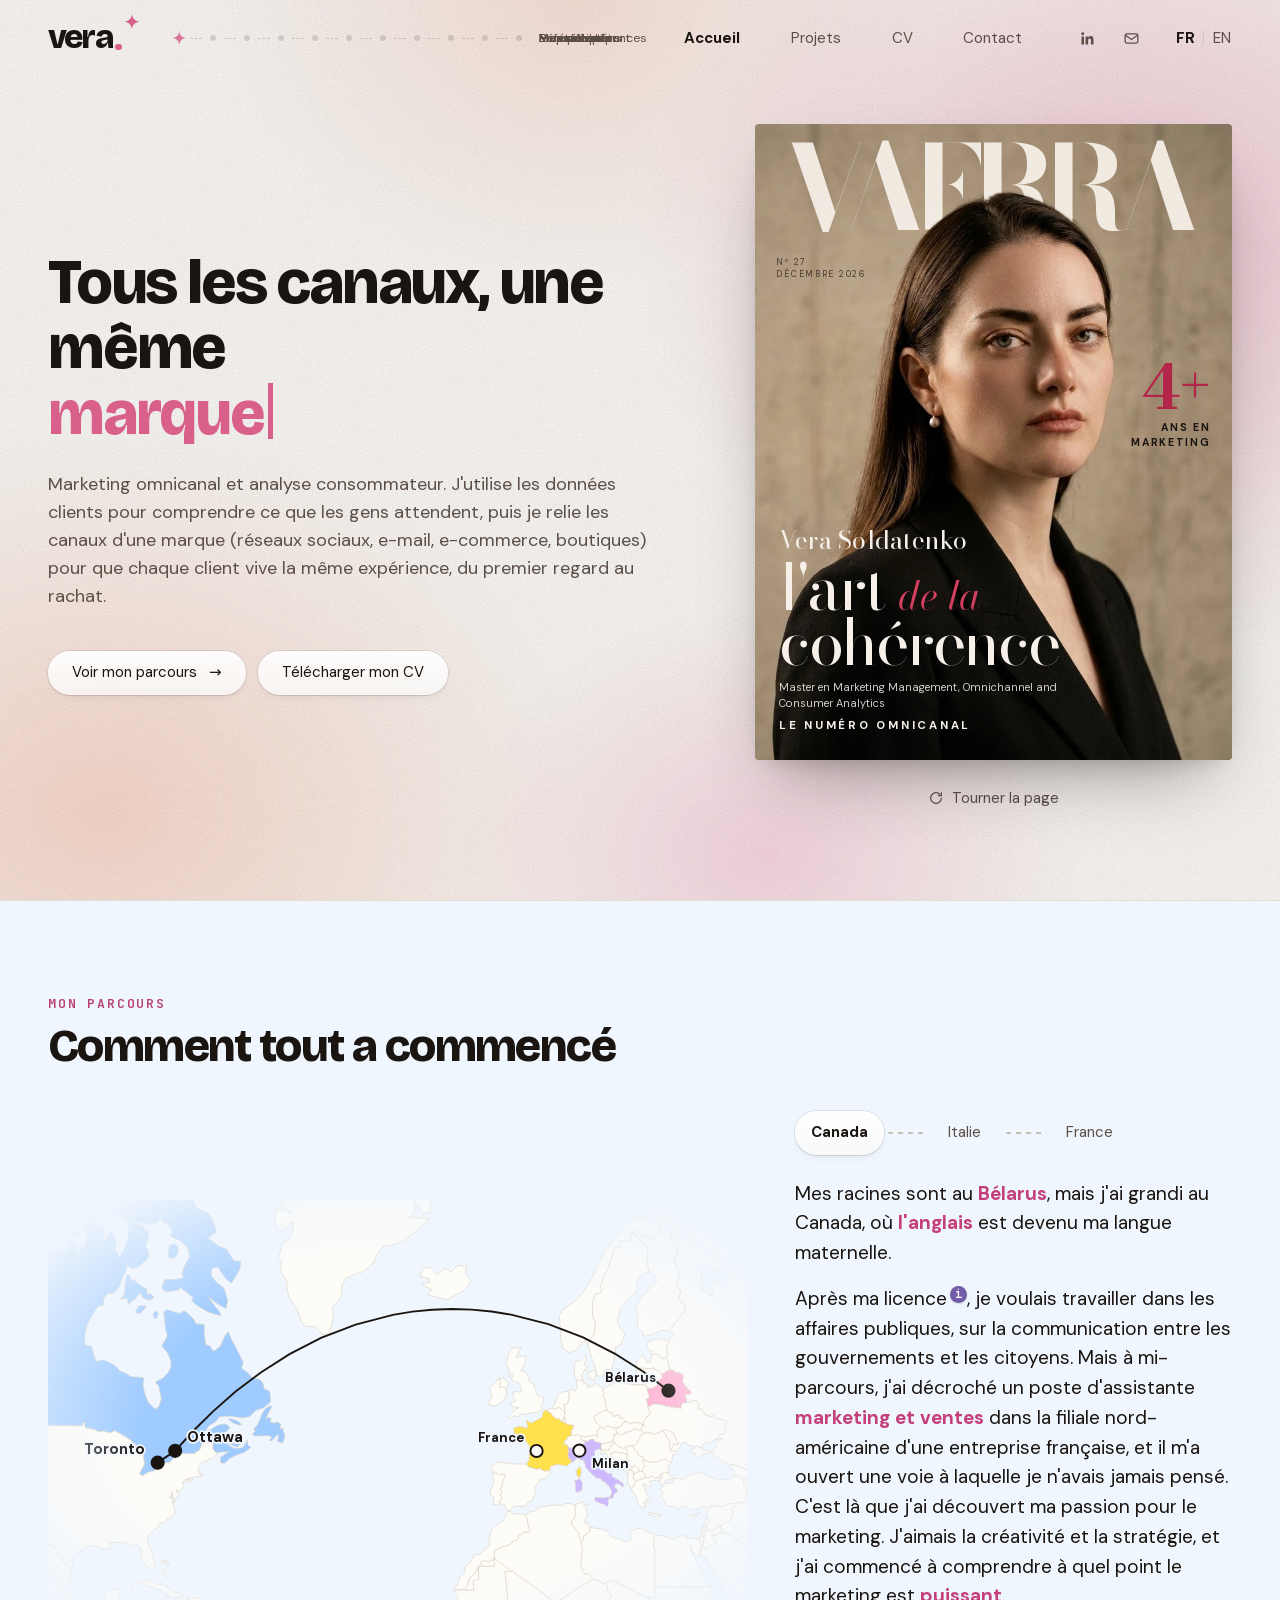
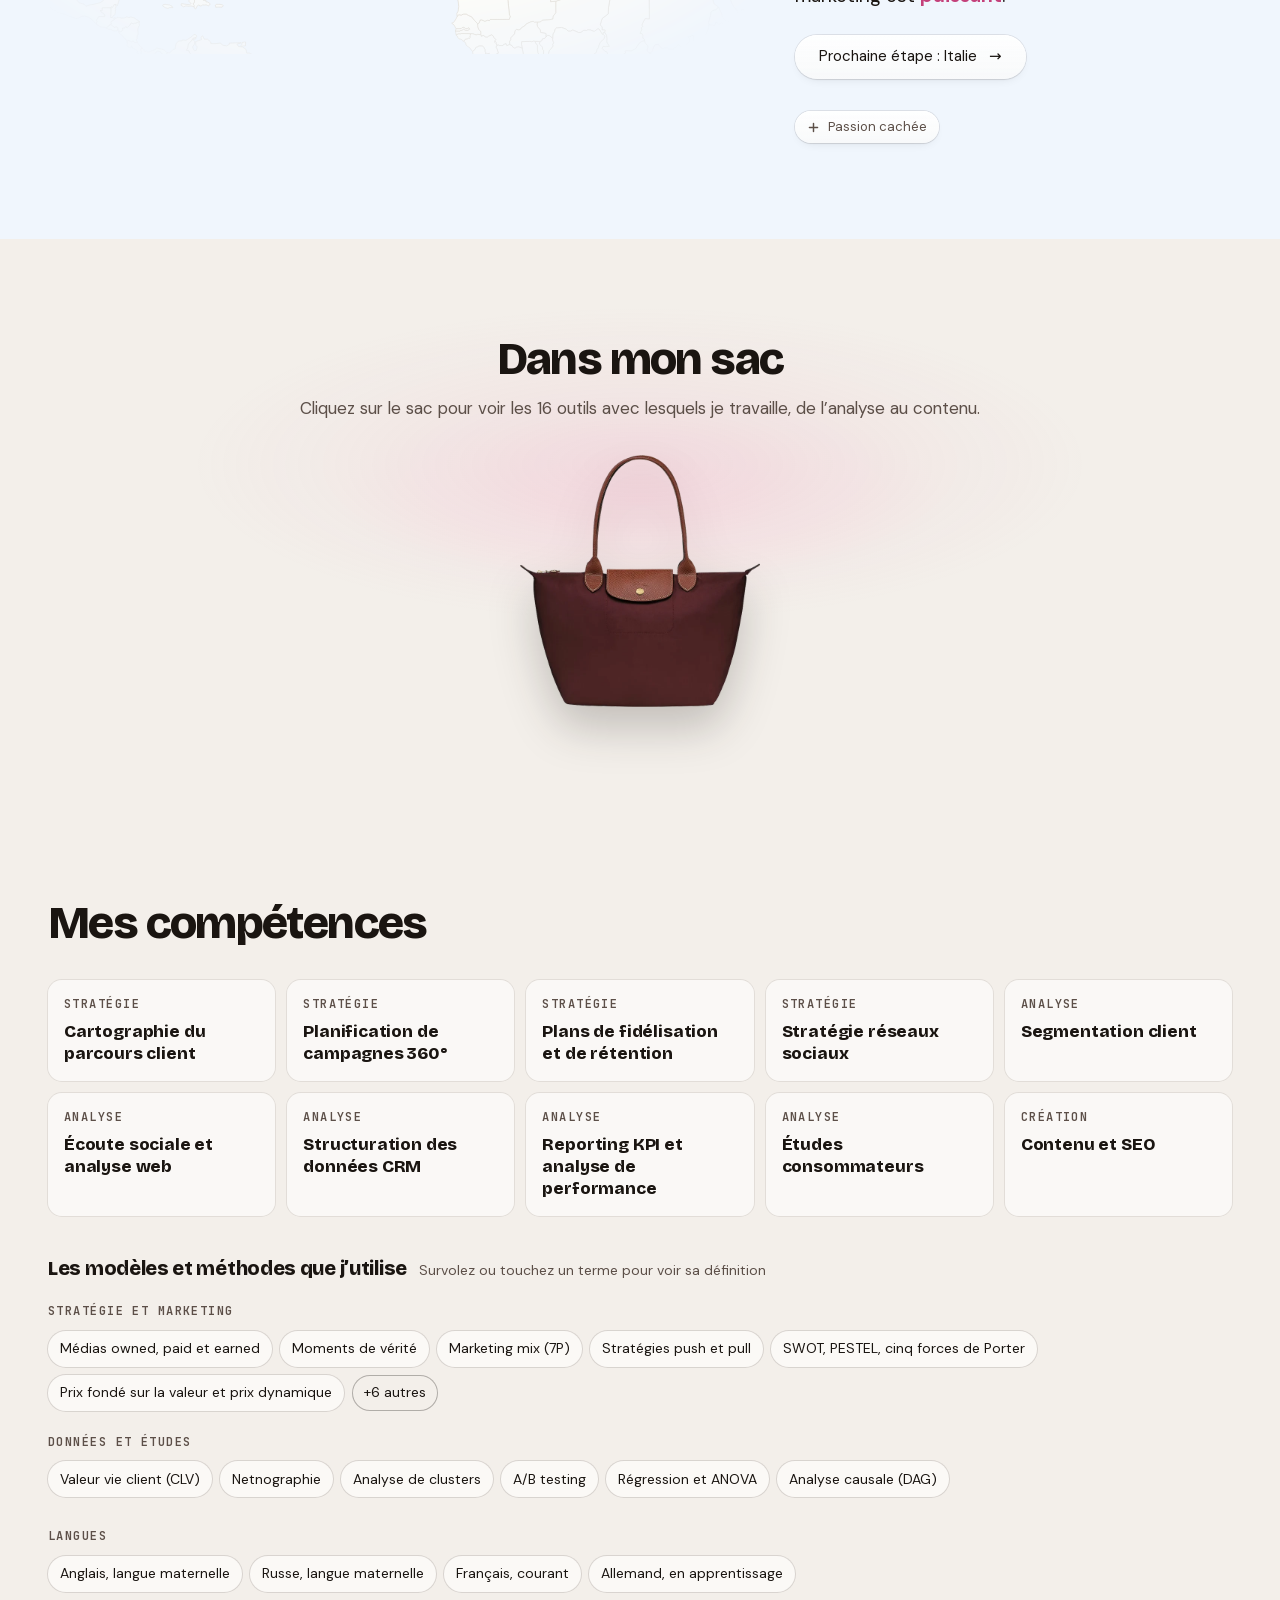
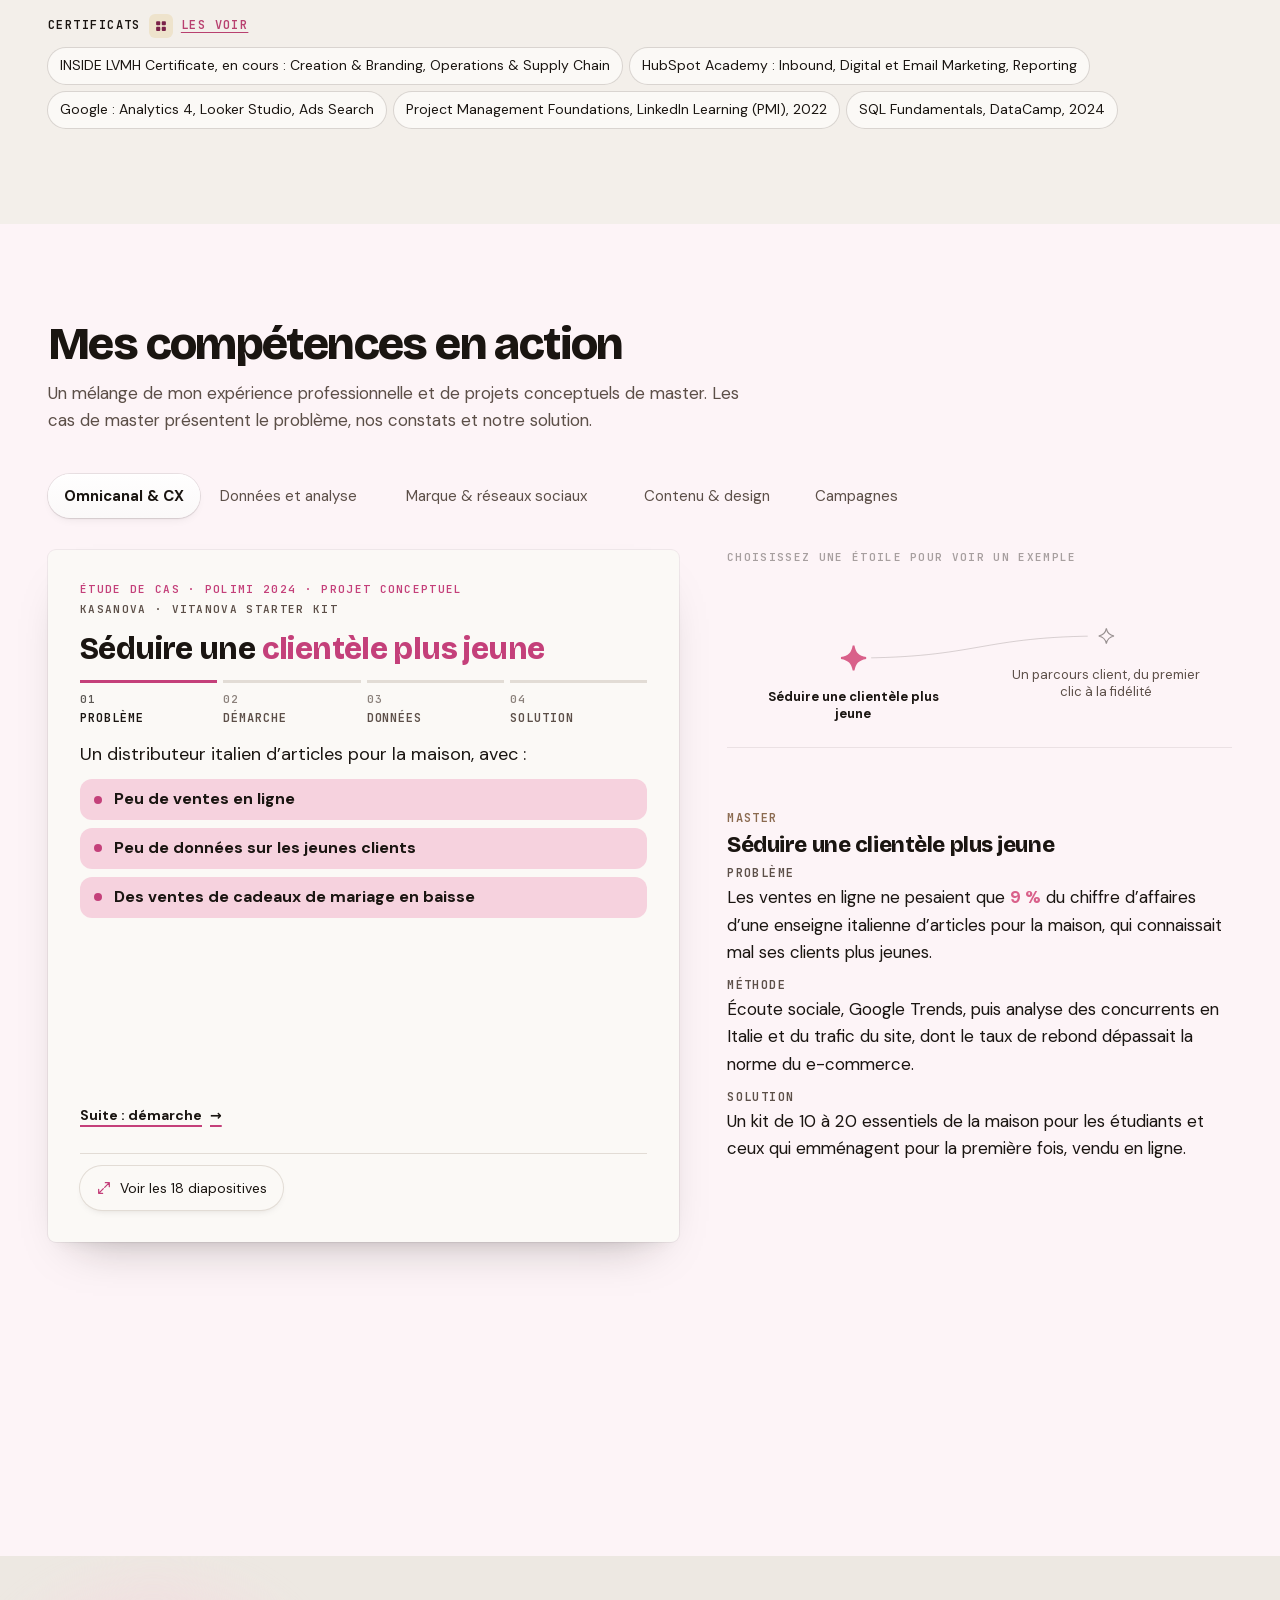
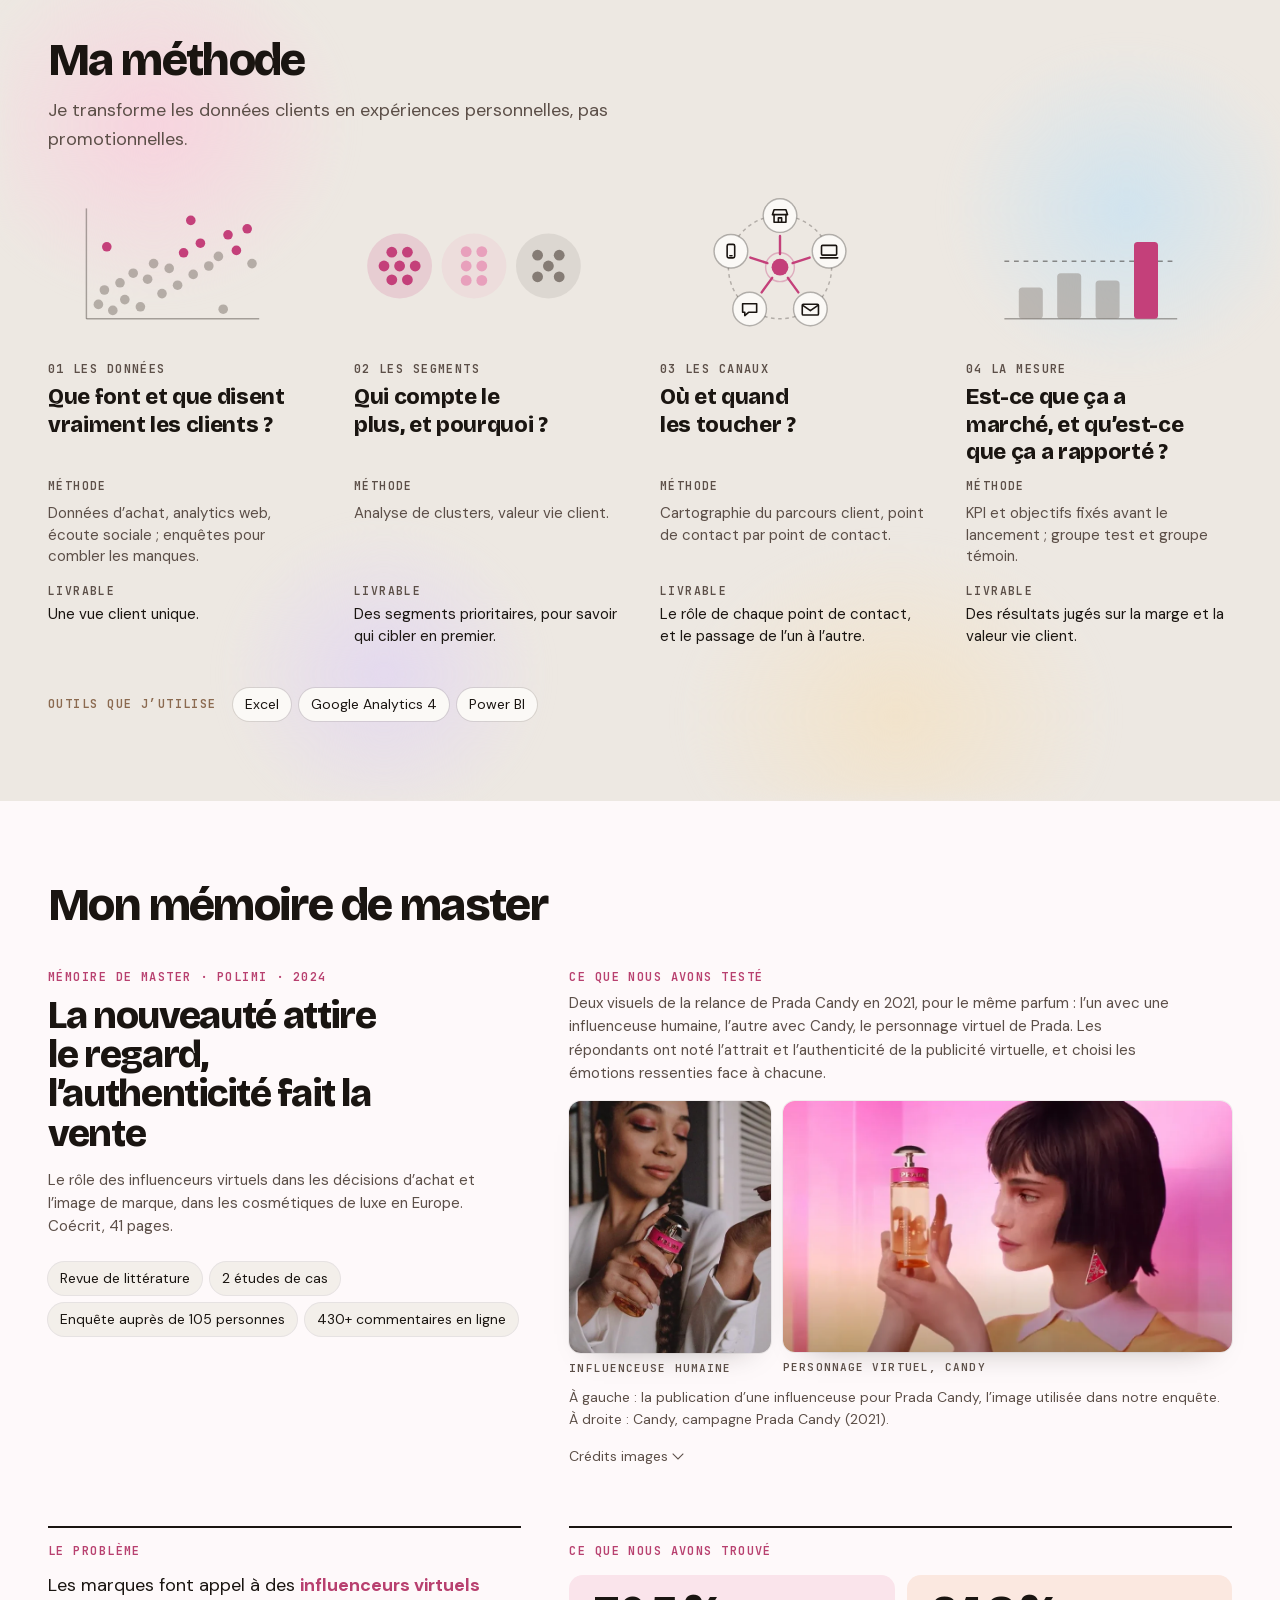
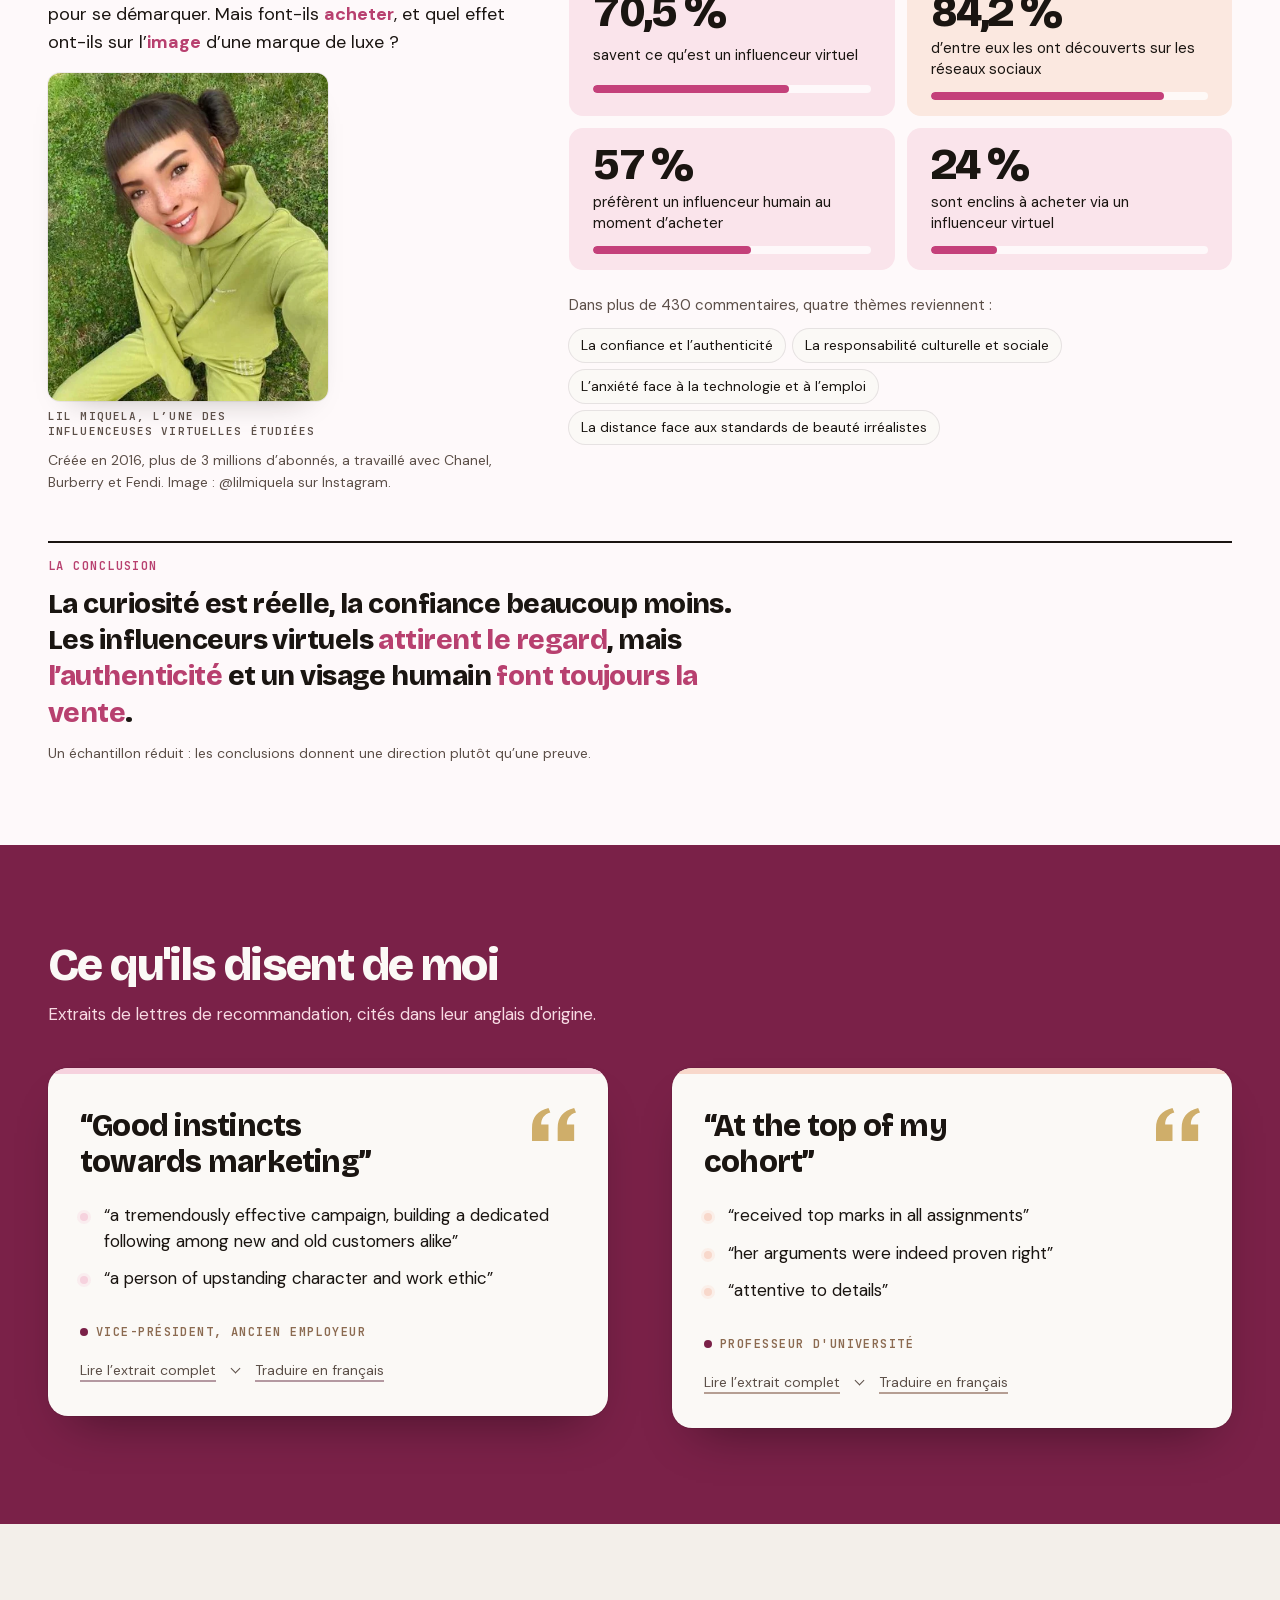
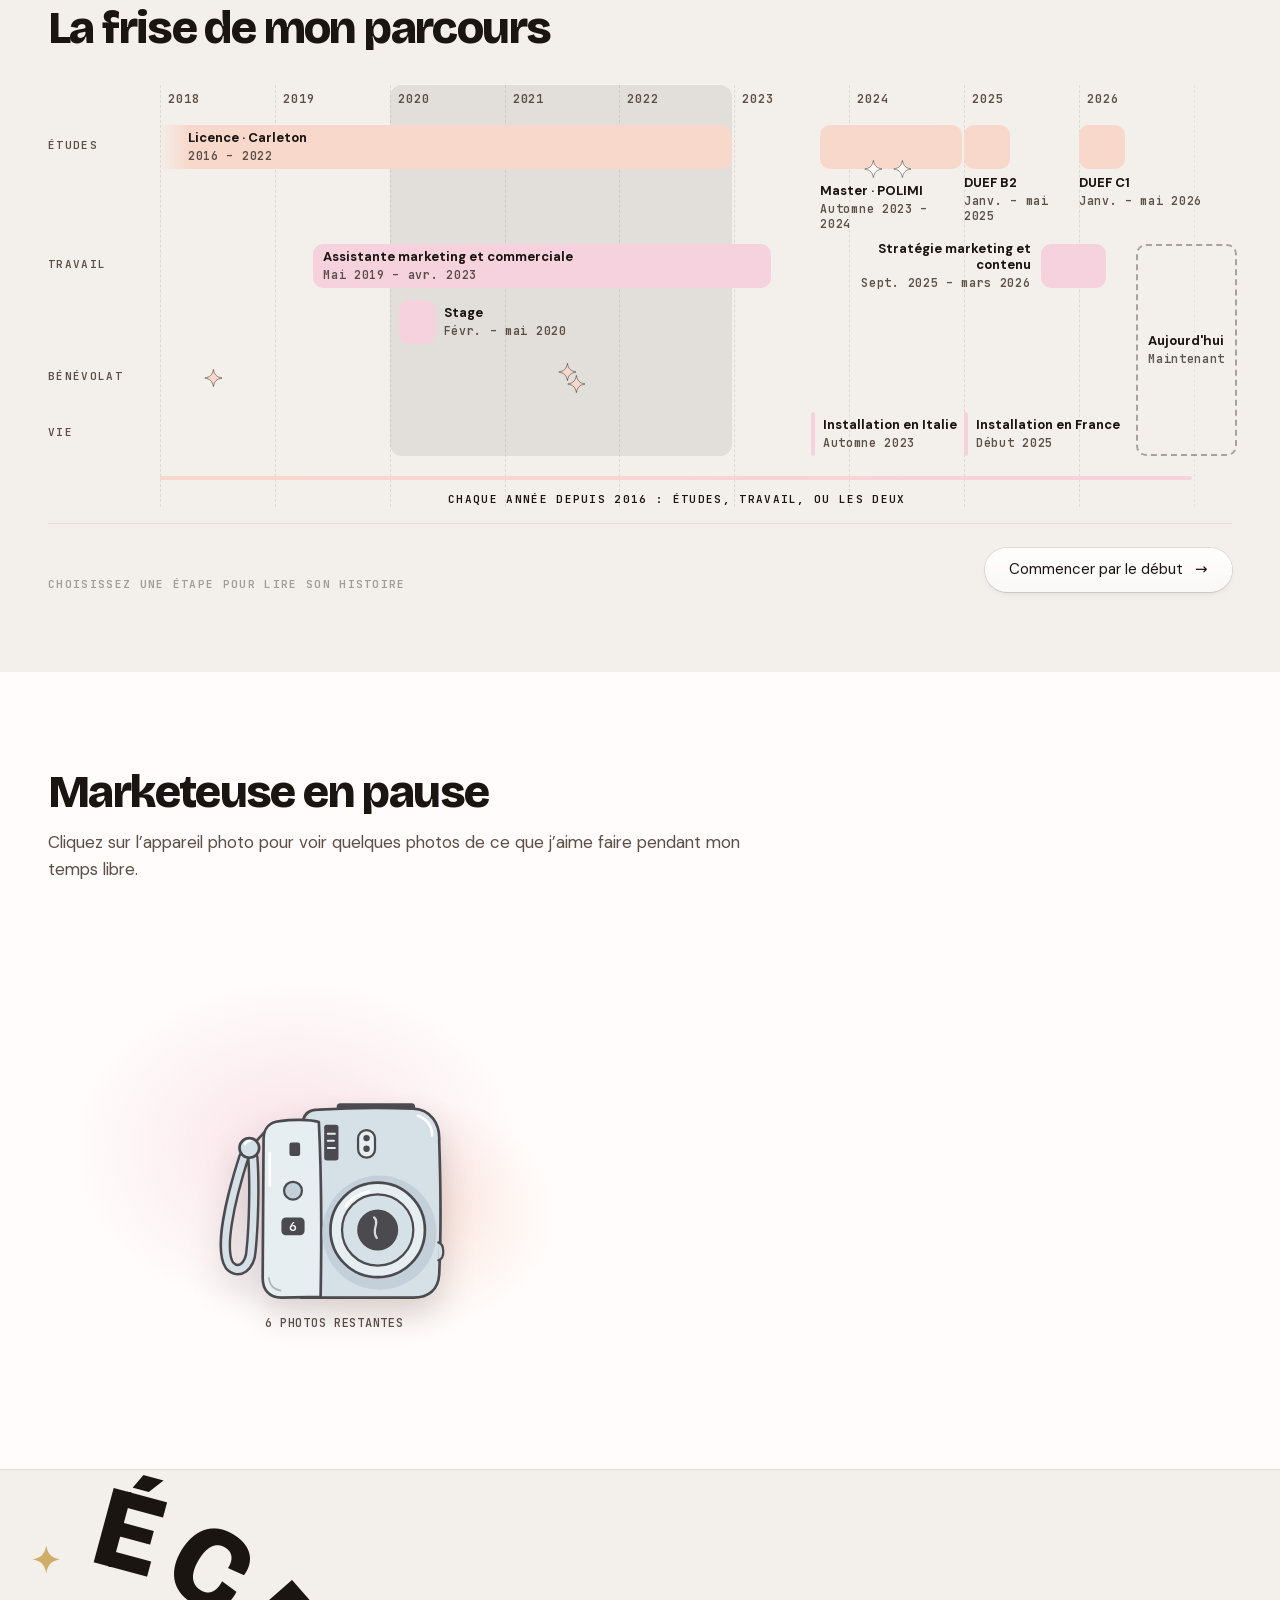
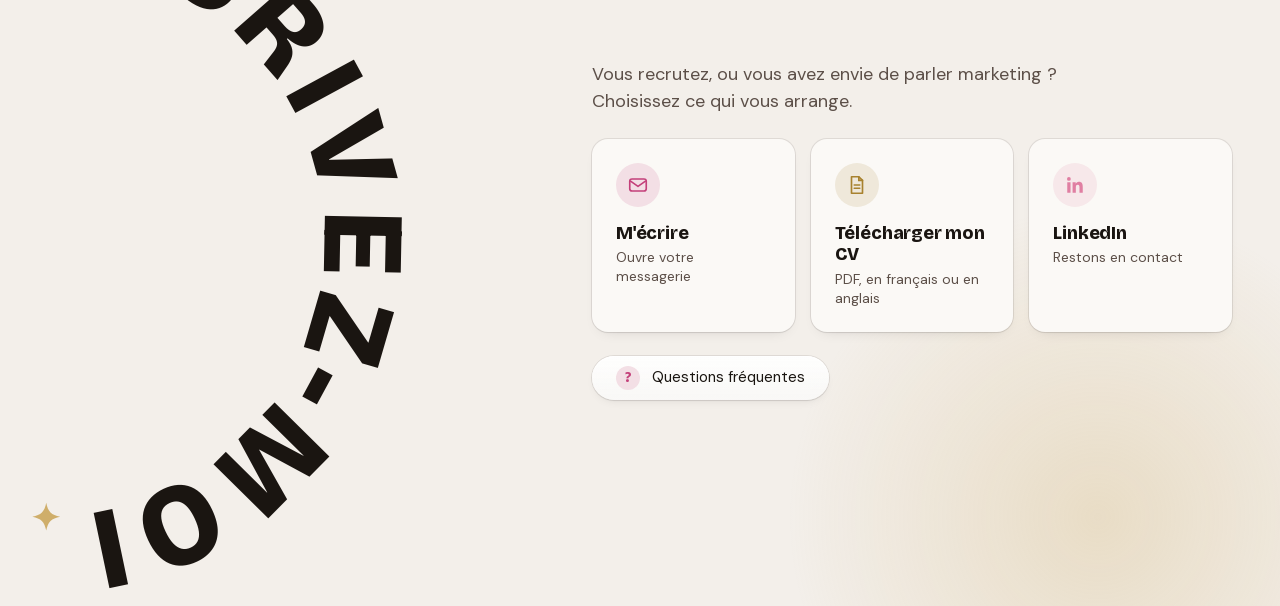
==== commit f942df21: "Merge luxury-repositioning: hero, CVs, old files removed" ====
--- a/index.html
+++ b/index.html
@@ -76,7 +76,7 @@
             <span class="sr-only" data-en="Every channel, one experience" data-fr="Tous les canaux, une même expérience">Tous les canaux, une même expérience</span>
             <span aria-hidden="true"><span data-en="Every channel, one" data-fr="Tous les canaux, une même">Tous les canaux, une même</span><br><span class="tw"><span id="tw"></span><span class="caret"></span></span></span>
           </h1>
-          <p class="sub" data-en="Omnichannel marketing and consumer analytics. I connect a brand's channels (social media, email, e-commerce, stores) with its customer data, so it speaks with one voice and every customer gets the same experience, from first look to purchase." data-fr="Marketing omnicanal et analyse consommateur. Je relie les canaux d'une marque (réseaux sociaux, e-mail, e-commerce, boutiques) à ses données clients, pour qu'elle parle d'une seule voix et que chaque client vive la même expérience, du premier regard à l'achat.">Marketing omnicanal et analyse consommateur. Je relie les canaux d'une marque (réseaux sociaux, e-mail, e-commerce, boutiques) à ses données clients, pour qu'elle parle d'une seule voix et que chaque client vive la même expérience, du premier regard à l'achat.</p>
+          <p class="sub" data-en="Omnichannel marketing and consumer analytics. I use customer data to understand what people want, then connect a brand&#x27;s channels (social media, email, e-commerce, stores) so every customer gets the same experience, from first look to repeat purchase." data-fr="Marketing omnicanal et analyse consommateur. J&#x27;utilise les données clients pour comprendre ce que les gens attendent, puis je relie les canaux d&#x27;une marque (réseaux sociaux, e-mail, e-commerce, boutiques) pour que chaque client vive la même expérience, du premier regard au rachat.">Marketing omnicanal et analyse consommateur. J'utilise les données clients pour comprendre ce que les gens attendent, puis je relie les canaux d'une marque (réseaux sociaux, e-mail, e-commerce, boutiques) pour que chaque client vive la même expérience, du premier regard au rachat.</p>
           <div class="journey">
             <a class="tp tp-main" id="journeyBtn" href="#path"><span data-en="See my journey" data-fr="Voir mon parcours">Voir mon parcours</span><span class="tp-arr" aria-hidden="true">→</span></a><a class="tp tp-main tp-dl" href="Vera_Soldatenko_CV_FR.pdf" download type="application/pdf" data-cv-fr="Vera_Soldatenko_CV_FR.pdf" data-cv-en="Vera_Soldatenko_CV_EN.pdf"><span data-en="Download my CV" data-fr="Télécharger mon CV">Télécharger mon CV</span></a>
           </div>
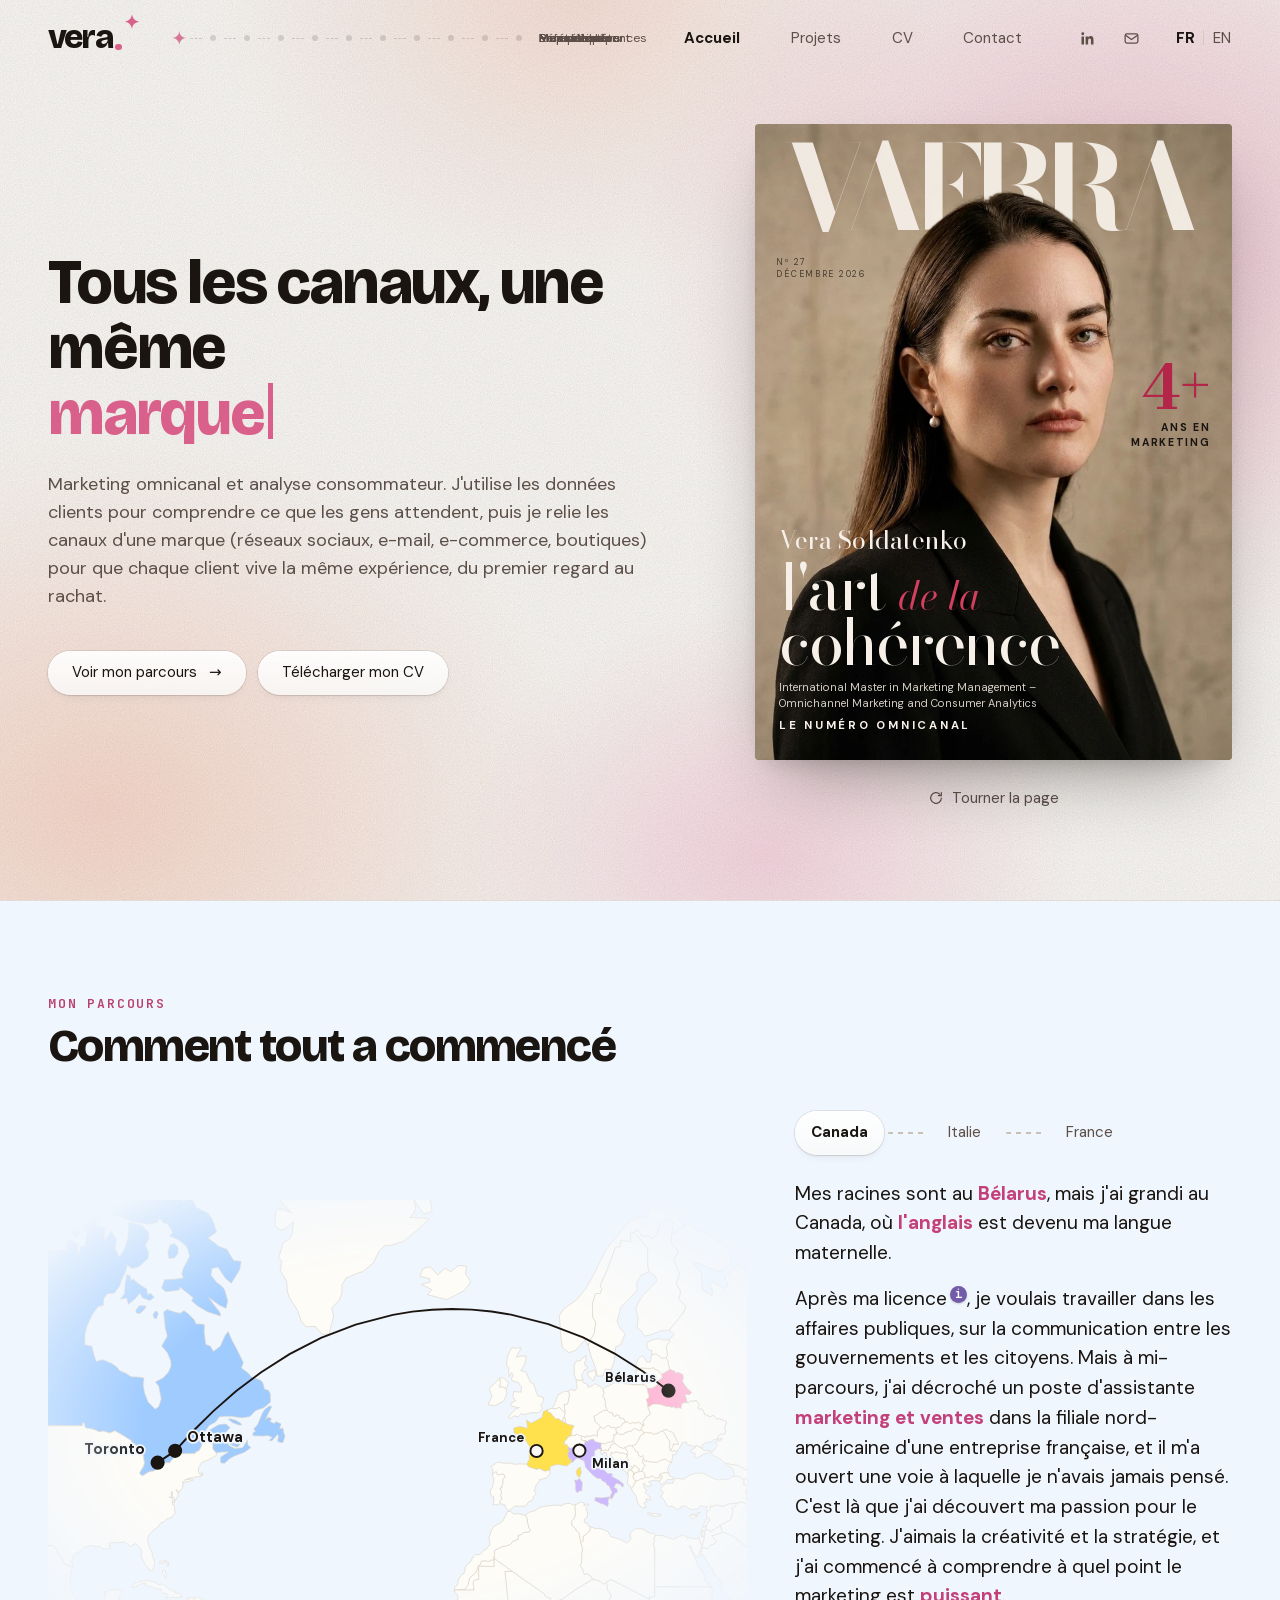
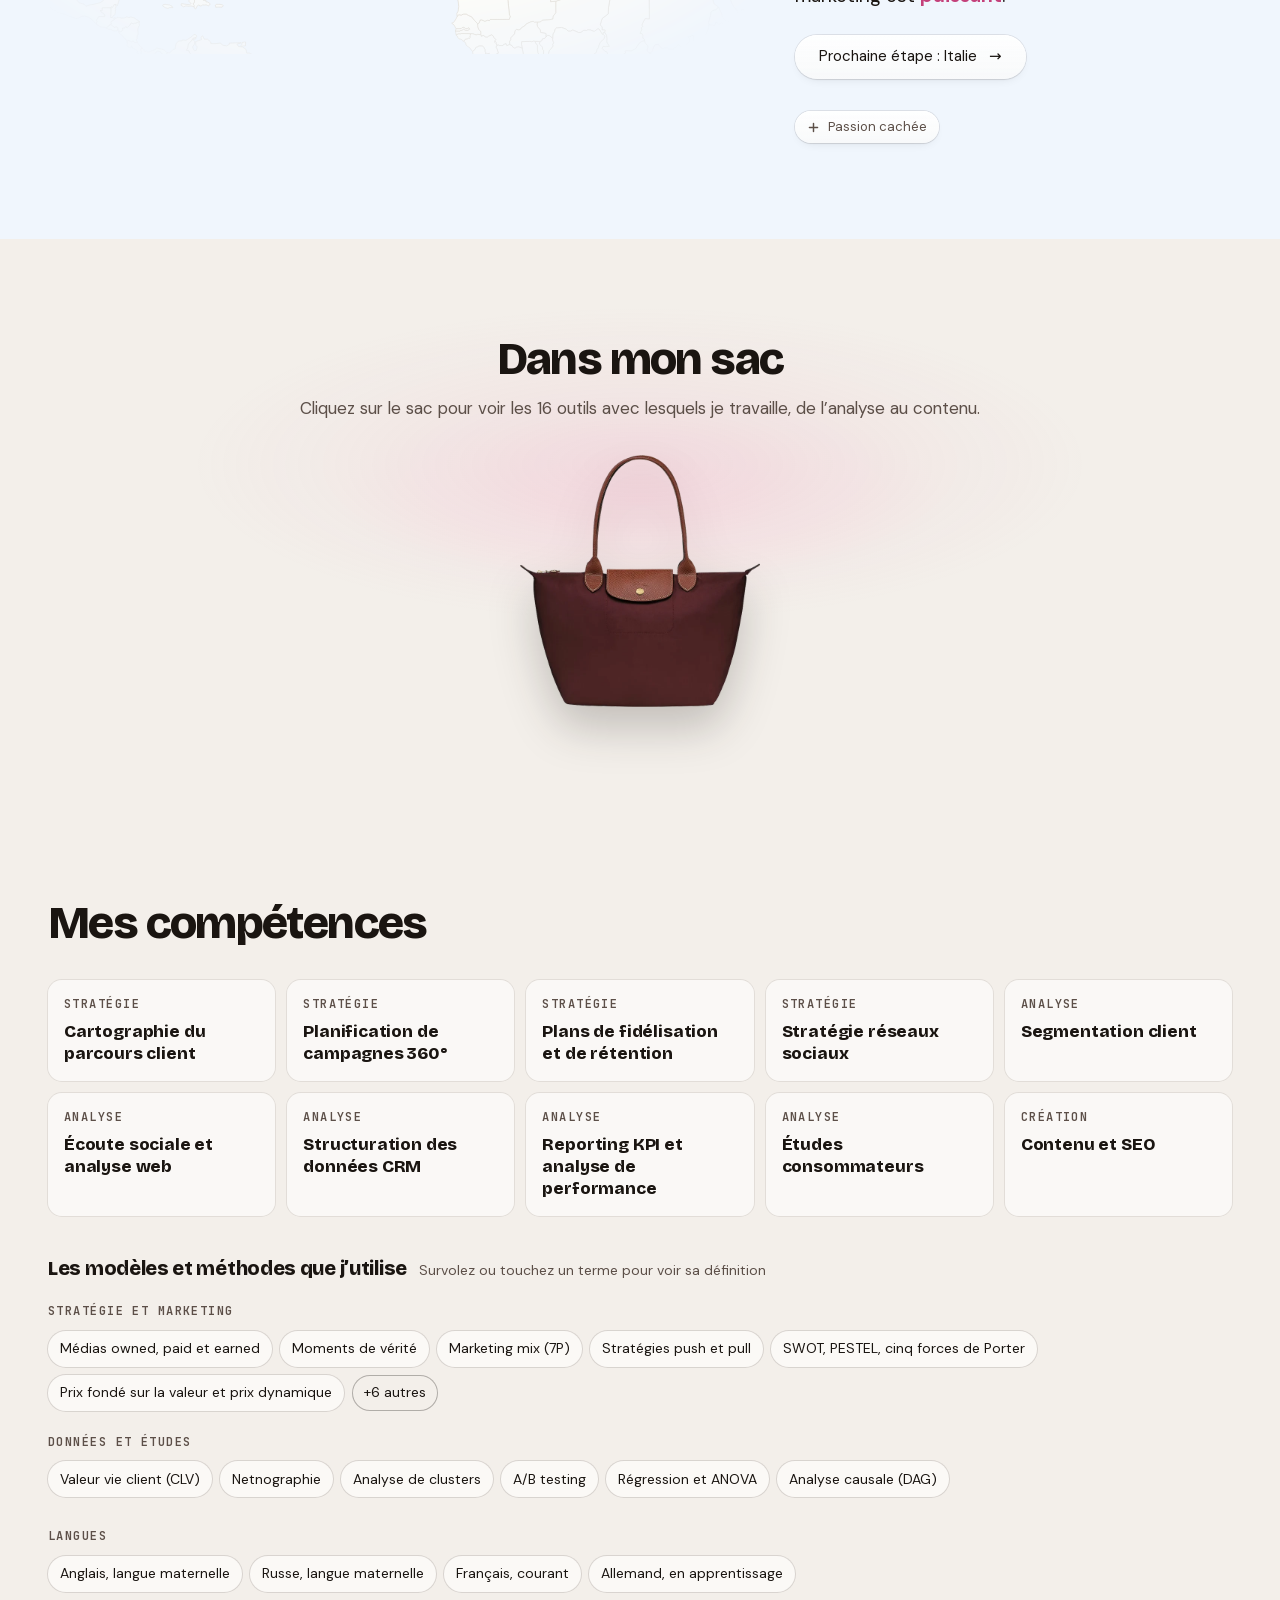
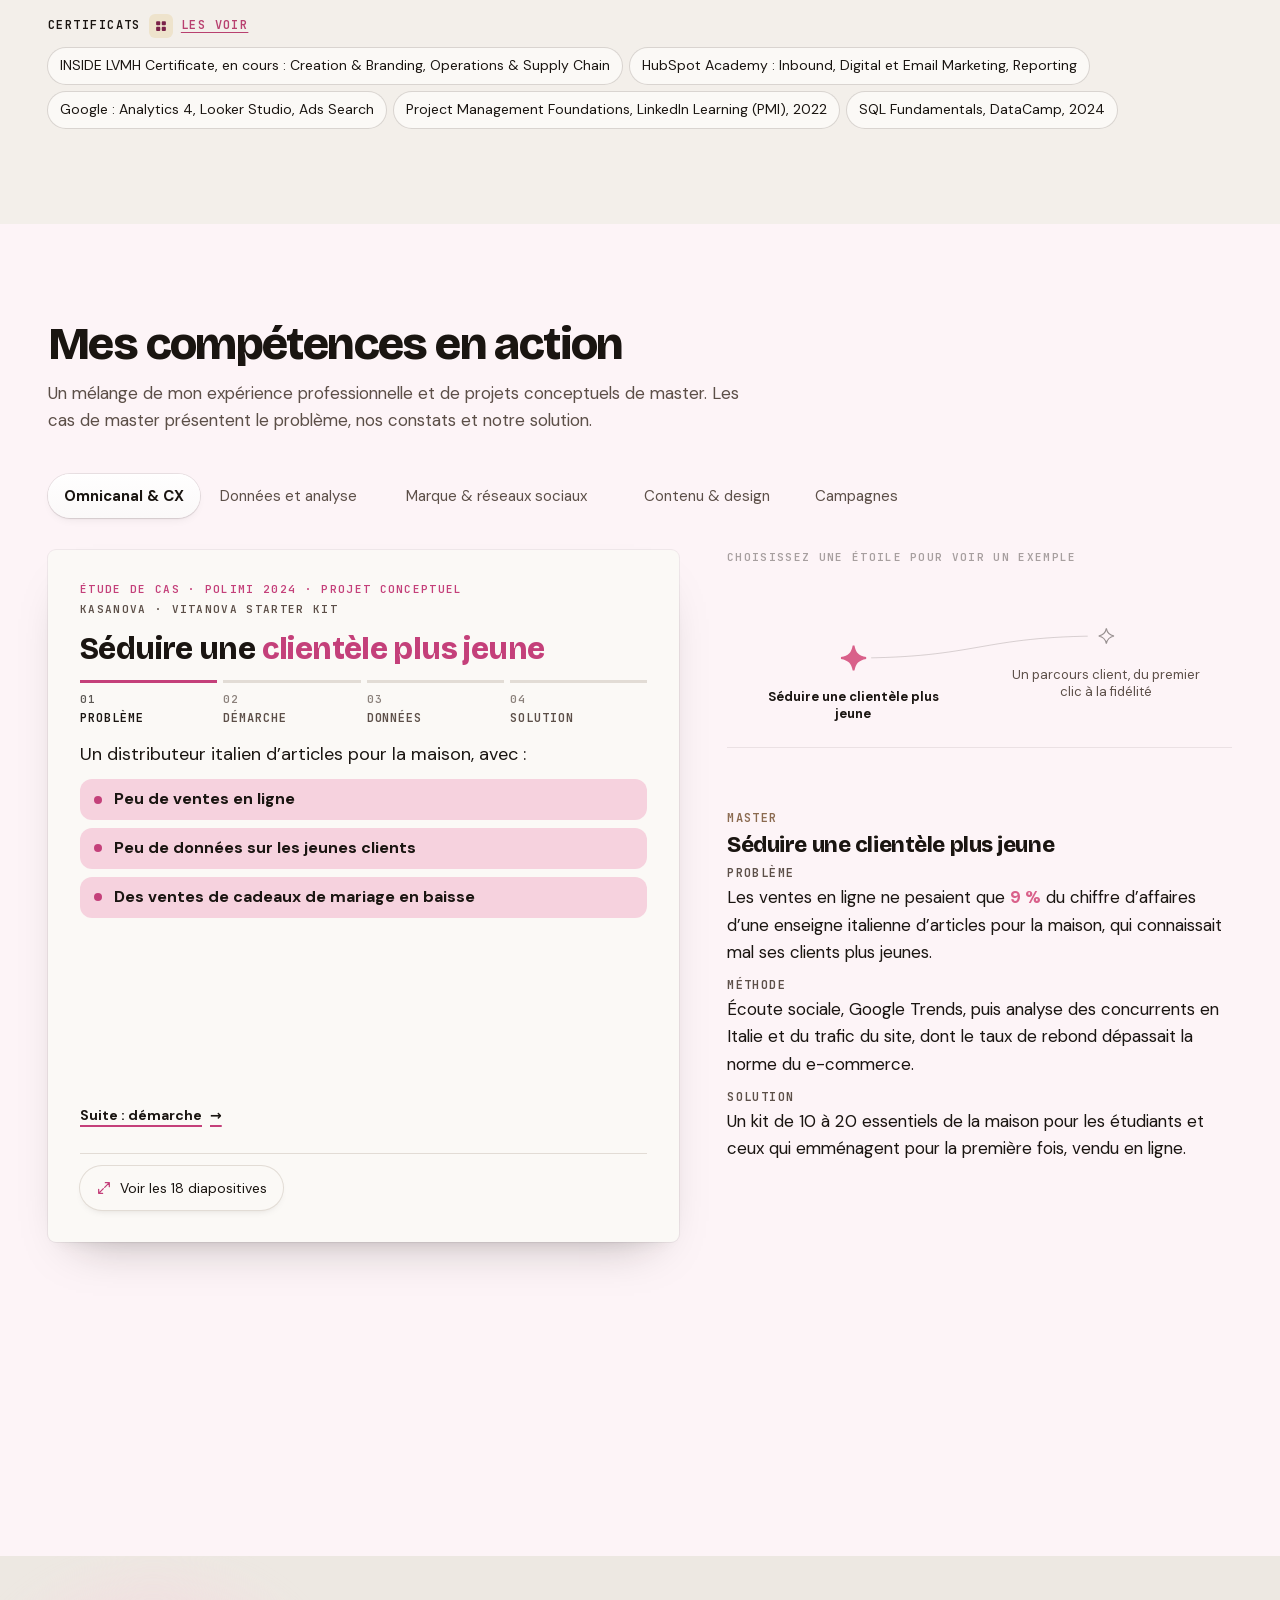
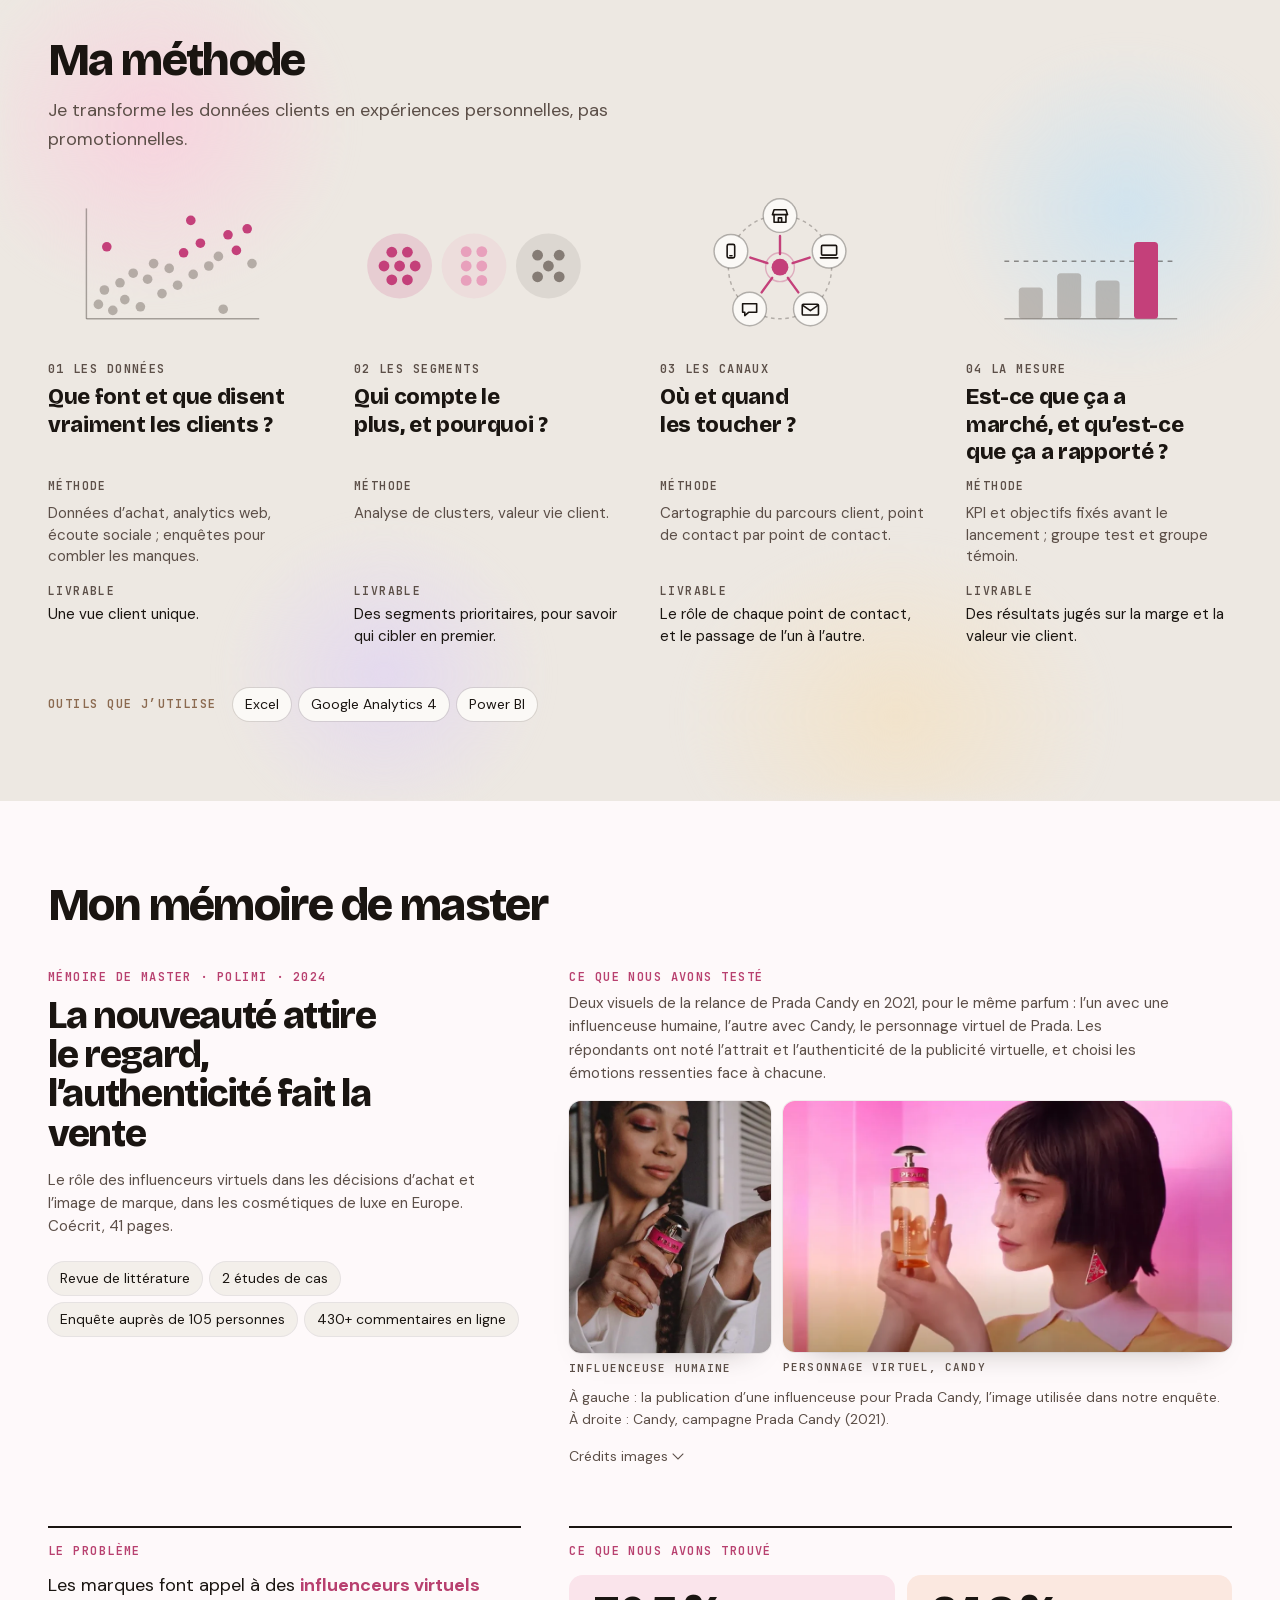
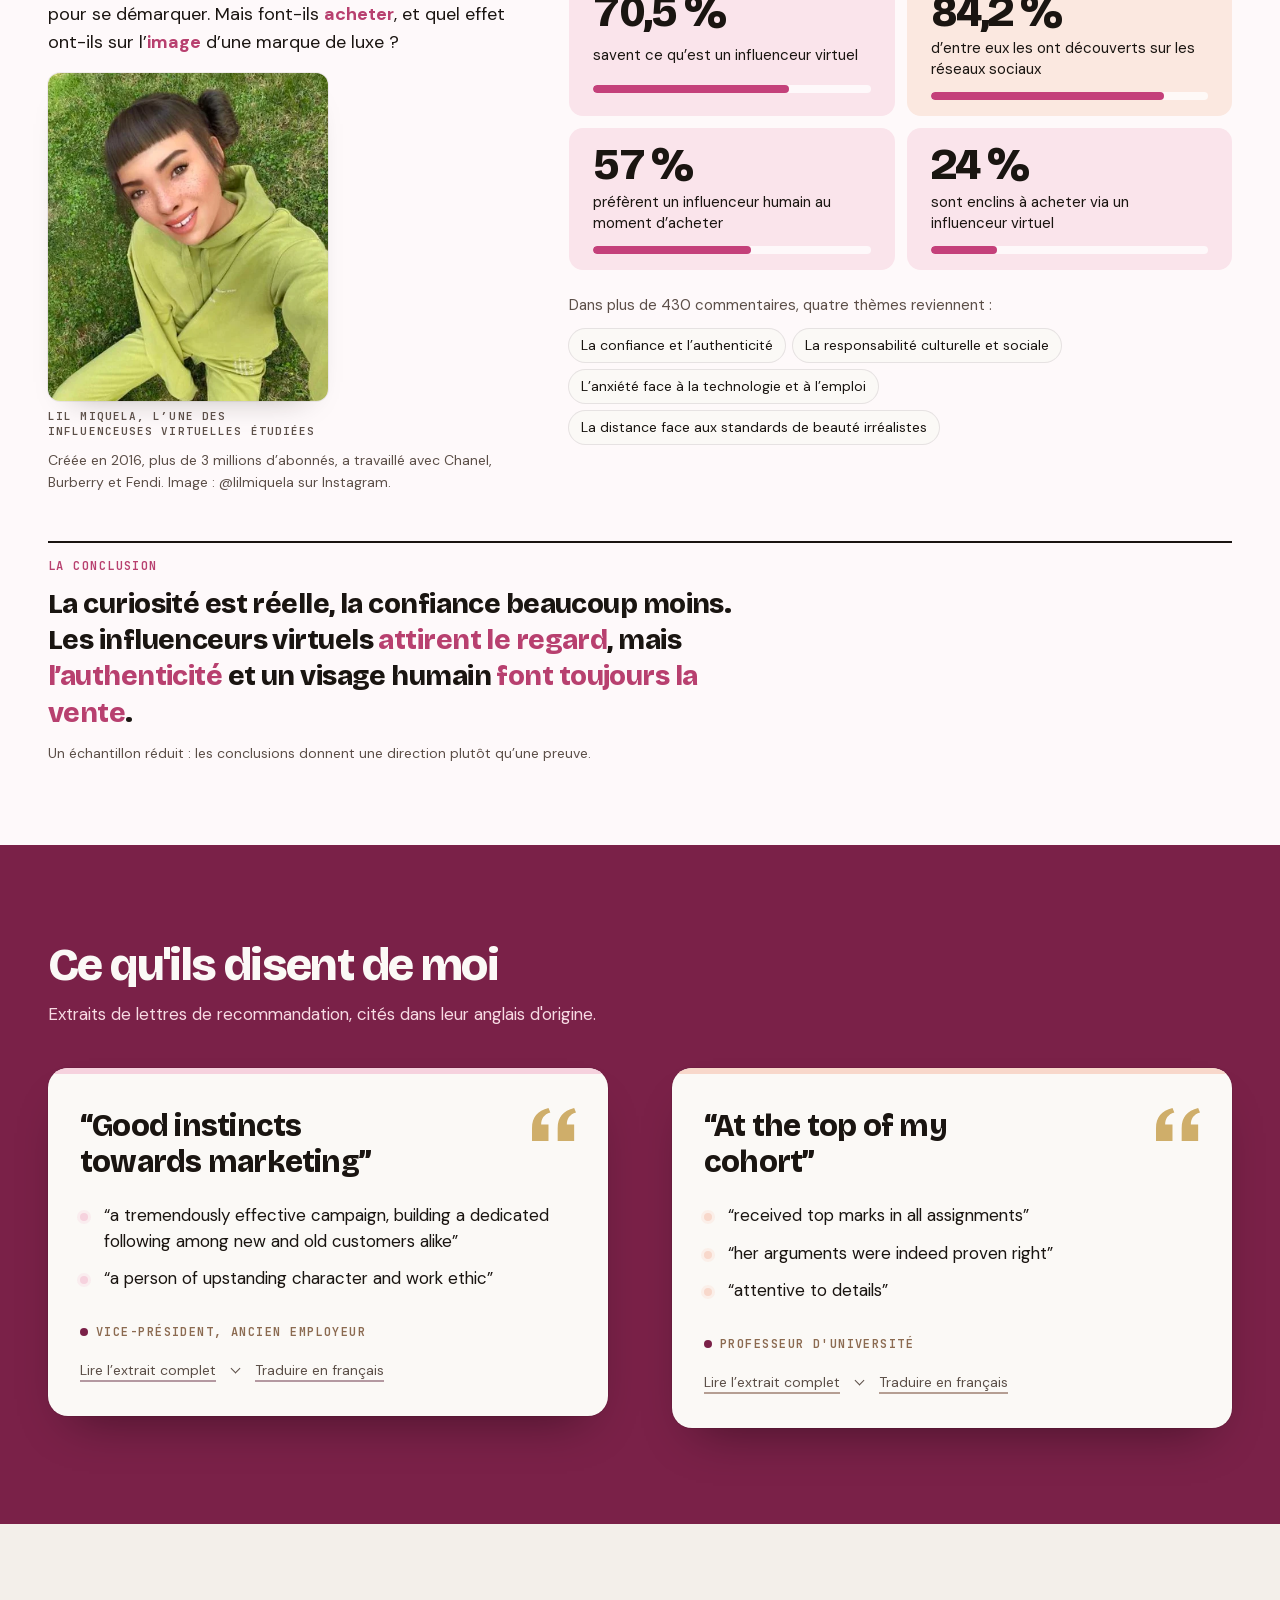
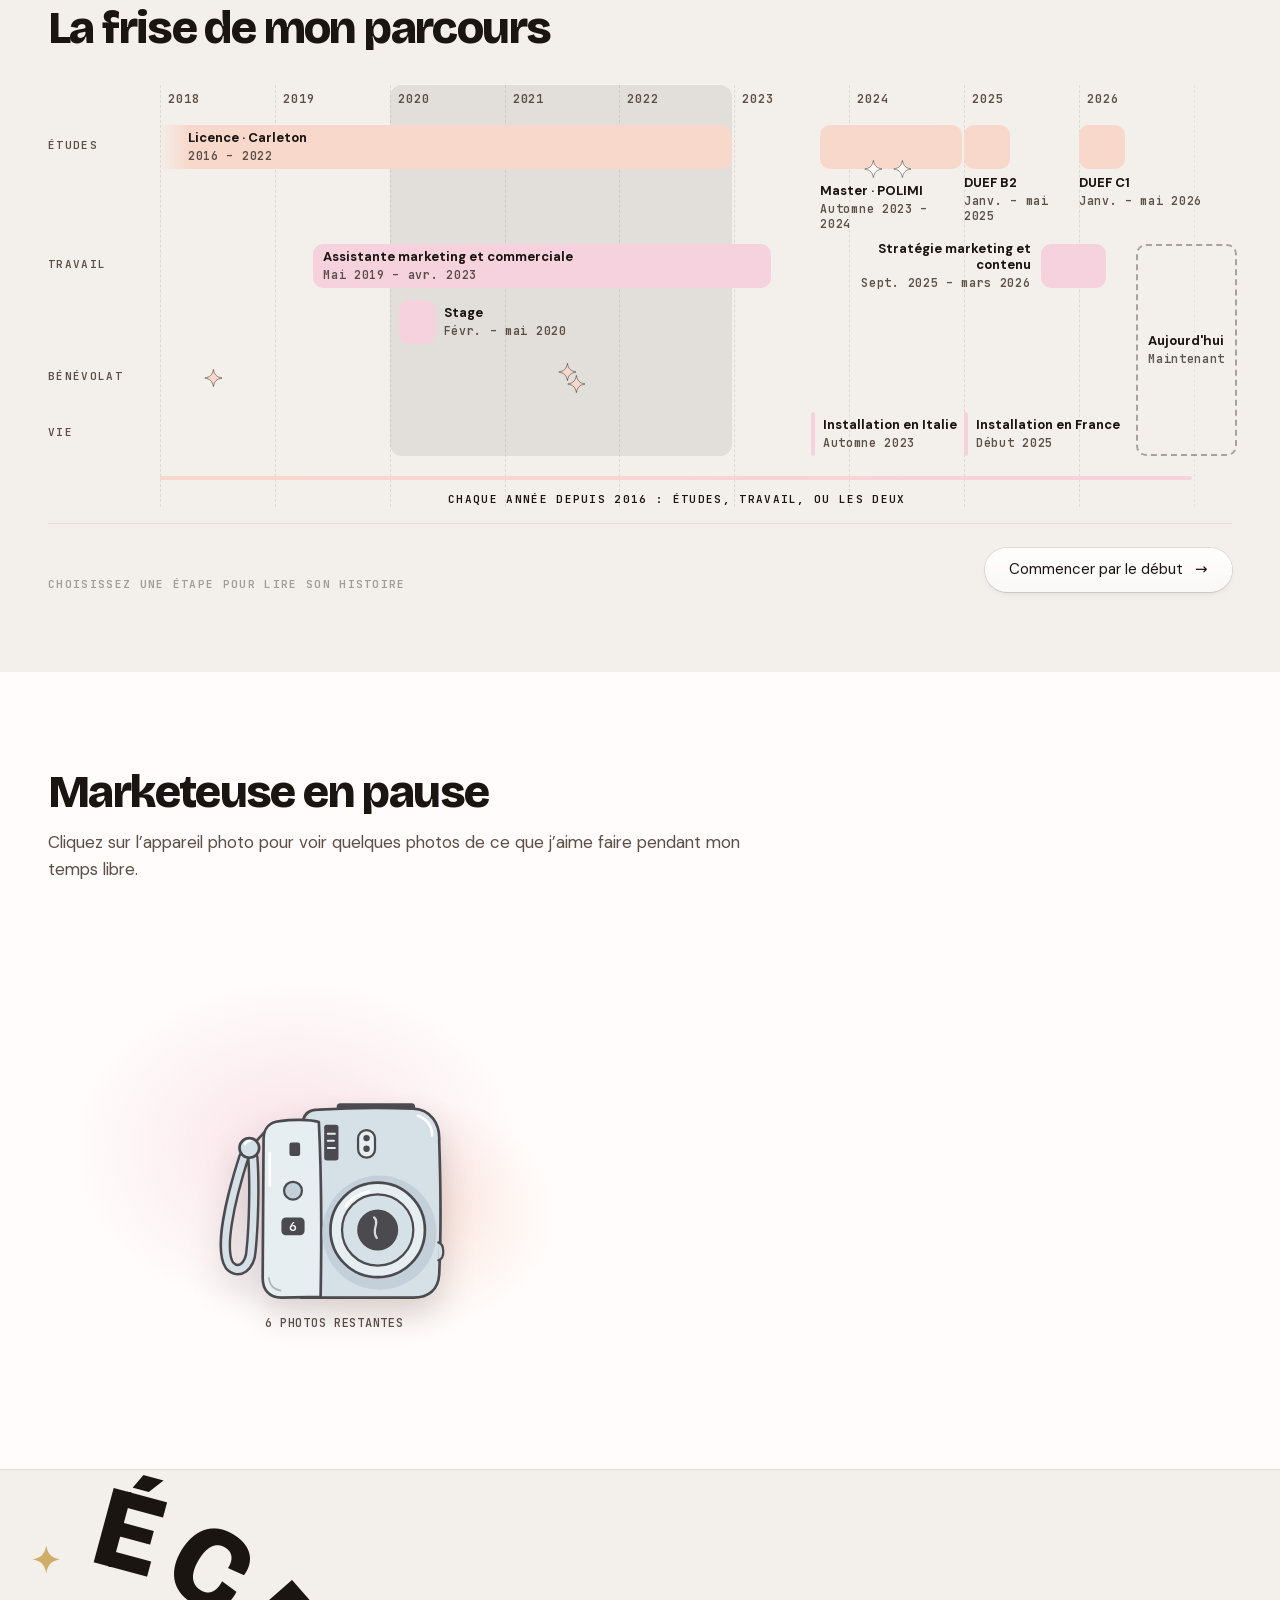
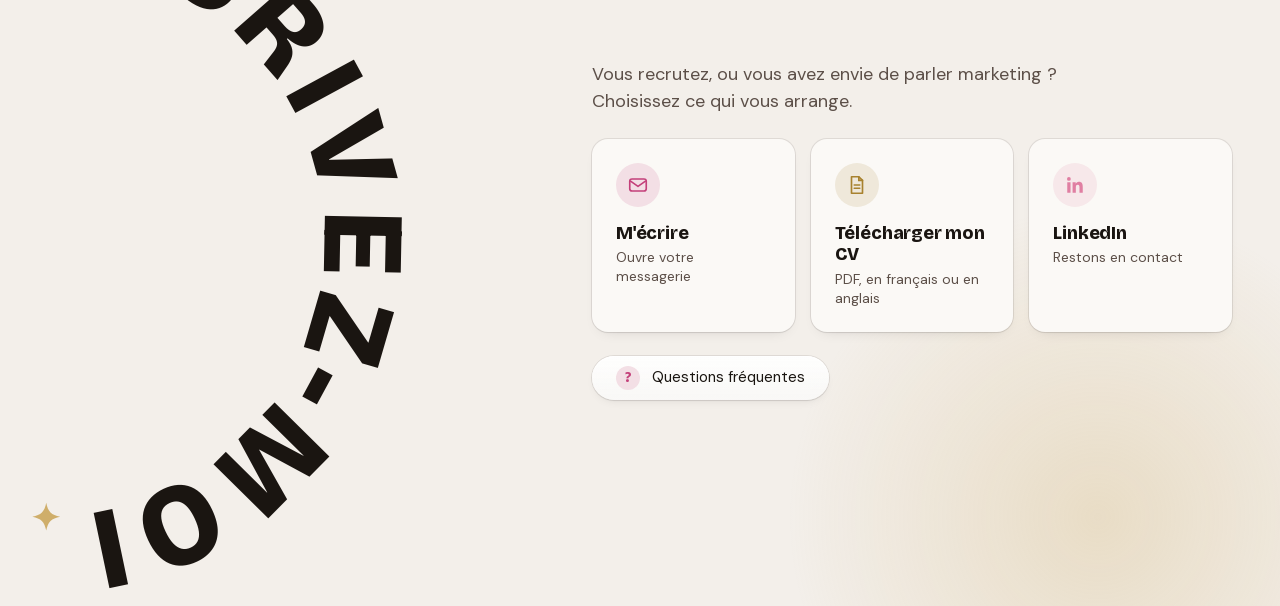
==== commit 4ee748b0: "Merge luxury-repositioning: diploma title and CV updates" ====
--- a/index.html
+++ b/index.html
@@ -95,7 +95,7 @@
               <div class="cv-foot">
                 <p class="cv-name">Vera Soldatenko</p>
                 <p class="cv-head"><span data-en="the art" data-fr="l'art">l'art</span> <i data-en="of" data-fr="de la">de la</i><br><span data-en="coherence" data-fr="cohérence">cohérence</span></p>
-                <p class="cv-deg" data-en="Master's in Marketing Management, Omnichannel and Consumer Analytics" data-fr="Master en Marketing Management, Omnichannel and Consumer Analytics">Master en Marketing Management, Omnichannel and Consumer Analytics</p>
+                <p class="cv-deg" data-en="International Master in Marketing Management – Omnichannel Marketing and Consumer Analytics" data-fr="International Master in Marketing Management – Omnichannel Marketing and Consumer Analytics">International Master in Marketing Management – Omnichannel Marketing and Consumer Analytics</p>
                 <p class="cv-tag" data-en="The omnichannel issue" data-fr="Le numéro omnicanal">Le numéro omnicanal</p>
               </div>
             </div>
@@ -125,7 +125,7 @@
           <div class="jm-side">
             <div class="jm-story" id="jmStory">
             <div class="jm-steps" role="tablist" aria-labelledby="pathTitle"><button type="button" class="jm-step" role="tab" id="jmTab0" aria-controls="jmPanel0" aria-selected="true"><span data-en="Canada" data-fr="Canada">Canada</span></button><span class="jm-link" aria-hidden="true"></span><button type="button" class="jm-step" role="tab" id="jmTab1" aria-controls="jmPanel1" aria-selected="false"><span data-en="Italy" data-fr="Italie">Italie</span></button><span class="jm-link" aria-hidden="true"></span><button type="button" class="jm-step" role="tab" id="jmTab2" aria-controls="jmPanel2" aria-selected="false"><span data-en="France" data-fr="France">France</span></button></div>
-            <div class="jm-panel" role="tabpanel" id="jmPanel0" aria-labelledby="jmTab0"><p class="jm-txt"><span data-en="My roots are in " data-fr="Mes racines sont au ">Mes racines sont au </span><span class="mk"><span data-en="Belarus" data-fr="Bélarus">Bélarus</span></span><span data-en=", but I grew up in Canada, where " data-fr=", mais j'ai grandi au Canada, où ">, mais j'ai grandi au Canada, où </span><span class="mk"><span data-en="English" data-fr="l'anglais">l'anglais</span></span><span data-en=" became my native language." data-fr=" est devenu ma langue maternelle."> est devenu ma langue maternelle.</span></p><p class="jm-txt"><span data-en="I planned to work in public affairs after my " data-fr="Après ma ">Après ma </span><span class="tip"><button type="button" class="tip-word" aria-describedby="tipDeg"><span data-en="degree" data-fr="licence">licence</span></button><span class="tip-bubble" role="tooltip" id="tipDeg"><b>Honours Bachelor of Arts, European &amp; Russian Studies</b><span data-en="Minor in Business · Carleton University, Ottawa · 2022" data-fr="Mineure en commerce · Carleton University, Ottawa · 2022">Mineure en commerce · Carleton University, Ottawa · 2022</span></span></span><span data-en=", on communication between governments and citizens. But halfway through, I got a job as a " data-fr=", je voulais travailler dans les affaires publiques, sur la communication entre les gouvernements et les citoyens. Mais à mi-parcours, j&#x27;ai décroché un poste d&#x27;assistante ">, je voulais travailler dans les affaires publiques, sur la communication entre les gouvernements et les citoyens. Mais à mi-parcours, j'ai décroché un poste d'assistante </span><span class="mk"><span data-en="marketing and sales" data-fr="marketing et ventes">marketing et ventes</span></span><span data-en=" assistant at the North American branch of a French company, and it opened up a career path I hadn't even considered. That's where I discovered my passion for marketing. I loved the creativity and the strategy, and I began to understand how " data-fr=" dans la filiale nord-américaine d'une entreprise française, et il m'a ouvert une voie à laquelle je n'avais jamais pensé. C'est là que j'ai découvert ma passion pour le marketing. J'aimais la créativité et la stratégie, et j'ai commencé à comprendre à quel point le marketing est "> dans la filiale nord-américaine d'une entreprise française, et il m'a ouvert une voie à laquelle je n'avais jamais pensé. C'est là que j'ai découvert ma passion pour le marketing. J'aimais la créativité et la stratégie, et j'ai commencé à comprendre à quel point le marketing est </span><span class="mk"><span data-en="impactful" data-fr="puissant">puissant</span></span><span data-en=" marketing really is." data-fr=".">.</span></p><p class="jm-next-wrap"><button type="button" class="tp jm-go" data-go="1"><span data-en="Next stop: Italy" data-fr="Prochaine étape : Italie">Prochaine étape : Italie</span><span class="jm-go-ic" aria-hidden="true">→</span></button></p></div><div class="jm-panel" role="tabpanel" id="jmPanel1" aria-labelledby="jmTab1"><p class="jm-txt"><span data-en="To learn the ins and outs of marketing, I went to Milan, where a long-held dream came true: " data-fr="Pour apprendre le marketing de A à Z, je suis partie à Milan, où un rêve de longue date s'est réalisé : ">Pour apprendre le marketing de A à Z, je suis partie à Milan, où un rêve de longue date s'est réalisé : </span><span class="mk"><span data-en="studying abroad" data-fr="étudier à l'étranger">étudier à l'étranger</span></span><span data-en=", with a " data-fr=", avec un ">, avec un </span><span class="tip"><button type="button" class="tip-word" aria-describedby="tipMaster"><span data-en="master's" data-fr="master">master</span></button><span class="tip-bubble" role="tooltip" id="tipMaster"><b>Master in Marketing Management, Omnichannel and Consumer Analytics</b><span data-en="POLIMI Graduate School of Management, Milan · 2024" data-fr="POLIMI Graduate School of Management, Milan · 2024">POLIMI Graduate School of Management, Milan · 2024</span></span></span><span data-en=" in marketing." data-fr=" en marketing."> en marketing.</span></p><p class="jm-txt"><span data-en="There, I saw marketing from " data-fr="J'y ai découvert le marketing ">J'y ai découvert le marketing </span><span class="mk"><span data-en="every angle" data-fr="sous tous ses angles">sous tous ses angles</span></span><span data-en=": brand strategy, consumer behaviour, CRM, e-commerce and data, all applied to real brand cases." data-fr=" : stratégie de marque, comportement du consommateur, CRM, e-commerce et données, toujours appliqués à de vrais cas de marques."> : stratégie de marque, comportement du consommateur, CRM, e-commerce et données, toujours appliqués à de vrais cas de marques.</span></p><p class="jm-next-wrap"><button type="button" class="tp jm-go" data-go="2"><span data-en="Next stop: France" data-fr="Prochaine étape : France">Prochaine étape : France</span><span class="jm-go-ic" aria-hidden="true">→</span></button></p></div><div class="jm-panel" role="tabpanel" id="jmPanel2" aria-labelledby="jmTab2"><p class="jm-txt"><span data-en="Today, " data-fr="Aujourd'hui, ">Aujourd'hui, </span><span class="mk"><span data-en="France is where I call home" data-fr="la France, c'est chez moi">la France, c'est chez moi</span></span><span data-en=", and it’s where I want to build my career, helping consumer brands give their customers " data-fr=", et c’est ici que je veux construire ma carrière, en aidant des marques grand public à offrir à leurs clients ">, et c’est ici que je veux construire ma carrière, en aidant des marques grand public à offrir à leurs clients </span><span class="mk"><span data-en="the same experience on every channel" data-fr="la même expérience sur chaque canal">la même expérience sur chaque canal</span></span><span data-en="." data-fr=".">.</span></p></div>
+            <div class="jm-panel" role="tabpanel" id="jmPanel0" aria-labelledby="jmTab0"><p class="jm-txt"><span data-en="My roots are in " data-fr="Mes racines sont au ">Mes racines sont au </span><span class="mk"><span data-en="Belarus" data-fr="Bélarus">Bélarus</span></span><span data-en=", but I grew up in Canada, where " data-fr=", mais j'ai grandi au Canada, où ">, mais j'ai grandi au Canada, où </span><span class="mk"><span data-en="English" data-fr="l'anglais">l'anglais</span></span><span data-en=" became my native language." data-fr=" est devenu ma langue maternelle."> est devenu ma langue maternelle.</span></p><p class="jm-txt"><span data-en="I planned to work in public affairs after my " data-fr="Après ma ">Après ma </span><span class="tip"><button type="button" class="tip-word" aria-describedby="tipDeg"><span data-en="degree" data-fr="licence">licence</span></button><span class="tip-bubble" role="tooltip" id="tipDeg"><b>Honours Bachelor of Arts, European &amp; Russian Studies</b><span data-en="Minor in Business · Carleton University, Ottawa · 2022" data-fr="Mineure en commerce · Carleton University, Ottawa · 2022">Mineure en commerce · Carleton University, Ottawa · 2022</span></span></span><span data-en=", on communication between governments and citizens. But halfway through, I got a job as a " data-fr=", je voulais travailler dans les affaires publiques, sur la communication entre les gouvernements et les citoyens. Mais à mi-parcours, j&#x27;ai décroché un poste d&#x27;assistante ">, je voulais travailler dans les affaires publiques, sur la communication entre les gouvernements et les citoyens. Mais à mi-parcours, j'ai décroché un poste d'assistante </span><span class="mk"><span data-en="marketing and sales" data-fr="marketing et ventes">marketing et ventes</span></span><span data-en=" assistant at the North American branch of a French company, and it opened up a career path I hadn't even considered. That's where I discovered my passion for marketing. I loved the creativity and the strategy, and I began to understand how " data-fr=" dans la filiale nord-américaine d'une entreprise française, et il m'a ouvert une voie à laquelle je n'avais jamais pensé. C'est là que j'ai découvert ma passion pour le marketing. J'aimais la créativité et la stratégie, et j'ai commencé à comprendre à quel point le marketing est "> dans la filiale nord-américaine d'une entreprise française, et il m'a ouvert une voie à laquelle je n'avais jamais pensé. C'est là que j'ai découvert ma passion pour le marketing. J'aimais la créativité et la stratégie, et j'ai commencé à comprendre à quel point le marketing est </span><span class="mk"><span data-en="impactful" data-fr="puissant">puissant</span></span><span data-en=" marketing really is." data-fr=".">.</span></p><p class="jm-next-wrap"><button type="button" class="tp jm-go" data-go="1"><span data-en="Next stop: Italy" data-fr="Prochaine étape : Italie">Prochaine étape : Italie</span><span class="jm-go-ic" aria-hidden="true">→</span></button></p></div><div class="jm-panel" role="tabpanel" id="jmPanel1" aria-labelledby="jmTab1"><p class="jm-txt"><span data-en="To learn the ins and outs of marketing, I went to Milan, where a long-held dream came true: " data-fr="Pour apprendre le marketing de A à Z, je suis partie à Milan, où un rêve de longue date s'est réalisé : ">Pour apprendre le marketing de A à Z, je suis partie à Milan, où un rêve de longue date s'est réalisé : </span><span class="mk"><span data-en="studying abroad" data-fr="étudier à l'étranger">étudier à l'étranger</span></span><span data-en=", with a " data-fr=", avec un ">, avec un </span><span class="tip"><button type="button" class="tip-word" aria-describedby="tipMaster"><span data-en="master's" data-fr="master">master</span></button><span class="tip-bubble" role="tooltip" id="tipMaster"><b>International Master in Marketing Management – Omnichannel Marketing and Consumer Analytics</b><span data-en="Politecnico di Milano, Graduate School of Management · 2024" data-fr="Politecnico di Milano, Graduate School of Management · 2024">Politecnico di Milano, Graduate School of Management · 2024</span></span></span><span data-en=" in marketing." data-fr=" en marketing."> en marketing.</span></p><p class="jm-txt"><span data-en="There, I saw marketing from " data-fr="J'y ai découvert le marketing ">J'y ai découvert le marketing </span><span class="mk"><span data-en="every angle" data-fr="sous tous ses angles">sous tous ses angles</span></span><span data-en=": brand strategy, consumer behaviour, CRM, e-commerce and data, all applied to real brand cases." data-fr=" : stratégie de marque, comportement du consommateur, CRM, e-commerce et données, toujours appliqués à de vrais cas de marques."> : stratégie de marque, comportement du consommateur, CRM, e-commerce et données, toujours appliqués à de vrais cas de marques.</span></p><p class="jm-next-wrap"><button type="button" class="tp jm-go" data-go="2"><span data-en="Next stop: France" data-fr="Prochaine étape : France">Prochaine étape : France</span><span class="jm-go-ic" aria-hidden="true">→</span></button></p></div><div class="jm-panel" role="tabpanel" id="jmPanel2" aria-labelledby="jmTab2"><p class="jm-txt"><span data-en="Today, " data-fr="Aujourd'hui, ">Aujourd'hui, </span><span class="mk"><span data-en="France is where I call home" data-fr="la France, c'est chez moi">la France, c'est chez moi</span></span><span data-en=", and it’s where I want to build my career, helping consumer brands give their customers " data-fr=", et c’est ici que je veux construire ma carrière, en aidant des marques grand public à offrir à leurs clients ">, et c’est ici que je veux construire ma carrière, en aidant des marques grand public à offrir à leurs clients </span><span class="mk"><span data-en="the same experience on every channel" data-fr="la même expérience sur chaque canal">la même expérience sur chaque canal</span></span><span data-en="." data-fr=".">.</span></p></div>
             </div>
             <div class="jm-travel" id="jmTravel" hidden>
               <p class="jm-count"><b><span id="jmCount">19</span><i aria-hidden="true">+</i></b><span data-en="cities so far" data-fr="villes jusqu'ici">villes jusqu'ici</span></p>
@@ -229,7 +229,7 @@
   <div class="wrap">
     <h2 class="path-title" id="resumeTitle"><span data-en="My career timeline" data-fr="La frise de mon parcours">La frise de mon parcours</span></h2>
     <div class="tl-scroll"><div class="tl" id="tl"><span class="tl-yr" style="--cs:2;--ce:14;--r:1">2018</span><i class="tl-rule" style="--cs:2" aria-hidden="true"></i><span class="tl-yr" style="--cs:14;--ce:26;--r:1">2019</span><i class="tl-rule" style="--cs:14" aria-hidden="true"></i><span class="tl-yr" style="--cs:26;--ce:38;--r:1">2020</span><i class="tl-rule" style="--cs:26" aria-hidden="true"></i><span class="tl-yr" style="--cs:38;--ce:50;--r:1">2021</span><i class="tl-rule" style="--cs:38" aria-hidden="true"></i><span class="tl-yr" style="--cs:50;--ce:62;--r:1">2022</span><i class="tl-rule" style="--cs:50" aria-hidden="true"></i><span class="tl-yr" style="--cs:62;--ce:74;--r:1">2023</span><i class="tl-rule" style="--cs:62" aria-hidden="true"></i><span class="tl-yr" style="--cs:74;--ce:86;--r:1">2024</span><i class="tl-rule" style="--cs:74" aria-hidden="true"></i><span class="tl-yr" style="--cs:86;--ce:98;--r:1">2025</span><i class="tl-rule" style="--cs:86" aria-hidden="true"></i><span class="tl-yr" style="--cs:98;--ce:110;--r:1">2026</span><i class="tl-rule" style="--cs:98" aria-hidden="true"></i><i class="tl-rule tl-after" style="--cs:110" aria-hidden="true"></i><span class="tl-lane" style="--cs:1;--ce:2;--r:2" data-en="Study" data-fr="Études">Études</span><span class="tl-lane" style="--cs:1;--ce:2;--r:3" data-en="Work" data-fr="Travail">Travail</span><span class="tl-lane" style="--cs:1;--ce:2;--r:5" data-en="Volunteering" data-fr="Bénévolat">Bénévolat</span><span class="tl-lane" style="--cs:1;--ce:2;--r:6" data-en="Life" data-fr="Vie">Vie</span><button type="button" class="tl-item tl-cont" data-i="0" aria-controls="lore0" aria-expanded="false" style="--cs:2;--ce:62;--r:2;--c:#F8D8CB;--room:69"><i class="tl-bar" aria-hidden="true"><span class="tl-in-name" data-en="Honours BA · Carleton" data-fr="Licence · Carleton">Licence · Carleton</span><span class="tl-in-when" data-en="2016 – 2022" data-fr="2016 – 2022">2016 – 2022</span></i><span class="tl-txt"><span class="tl-name" data-en="Honours BA · Carleton" data-fr="Licence · Carleton">Licence · Carleton</span><span class="tl-when" data-en="2016 – 2022" data-fr="2016 – 2022">2016 – 2022</span></span></button><button type="button" class="tl-item tl-vols tl-minor" data-i="11" data-side aria-controls="lore11" aria-expanded="false" style="--cs:7;--ce:46;--r:5;--c:#F8D8CB;--x0:1.28%"><span class="tl-vol" aria-hidden="true"><i class="tl-pin" style="--x:1.28%;--dy:0px"><svg viewBox="0 0 23 22" aria-hidden="true" focusable="false"><path d="M12 0c1.3 7 4.1 9.7 11 11-6.9 1.3-9.7 4.1-11 11-1.3-6.9-4.1-9.7-11-11 6.9-1.3 9.7-4 11-11z"/></svg></i><i class="tl-pin" style="--x:96.15%;--dy:-6px"><svg viewBox="0 0 23 22" aria-hidden="true" focusable="false"><path d="M12 0c1.3 7 4.1 9.7 11 11-6.9 1.3-9.7 4.1-11 11-1.3-6.9-4.1-9.7-11-11 6.9-1.3 9.7-4 11-11z"/></svg></i><i class="tl-pin" style="--x:98.72%;--dy:6px"><svg viewBox="0 0 23 22" aria-hidden="true" focusable="false"><path d="M12 0c1.3 7 4.1 9.7 11 11-6.9 1.3-9.7 4.1-11 11-1.3-6.9-4.1-9.7-11-11 6.9-1.3 9.7-4 11-11z"/></svg></i></span><span class="tl-txt"><span class="tl-name" data-en="Volunteering" data-fr="Bénévolat">Bénévolat</span></span></button><button type="button" class="tl-item " data-i="1" aria-controls="lore1" aria-expanded="false" style="--cs:18;--ce:66;--r:3;--c:#F6D2DE;--room:76"><i class="tl-bar" aria-hidden="true"><span class="tl-in-name" data-en="Marketing and sales assistant" data-fr="Assistante marketing et commerciale">Assistante marketing et commerciale</span><span class="tl-in-when" data-en="May 2019 – Apr 2023" data-fr="Mai 2019 – avr. 2023">Mai 2019 – avr. 2023</span></i><span class="tl-txt"><span class="tl-name" data-en="Marketing and sales assistant" data-fr="Assistante marketing et commerciale">Assistante marketing et commerciale</span><span class="tl-when" data-en="May 2019 – Apr 2023" data-fr="Mai 2019 – avr. 2023">Mai 2019 – avr. 2023</span></span></button><button type="button" class="tl-item tl-minor" data-i="0" aria-controls="lore0" aria-expanded="false" style="--cs:27;--ce:31;--r:4;--c:#F6D2DE;--room:88"><i class="tl-bar" aria-hidden="true"><span class="tl-in-name" data-en="Internship" data-fr="Stage">Stage</span><span class="tl-in-when" data-en="Feb – May 2020" data-fr="Févr. – mai 2020">Févr. – mai 2020</span></i><span class="tl-txt"><span class="tl-name" data-en="Internship" data-fr="Stage">Stage</span><span class="tl-when" data-en="Feb – May 2020" data-fr="Févr. – mai 2020">Févr. – mai 2020</span></span></button><button type="button" class="tl-cv tl-minor" data-i="10" data-side aria-controls="lore10" aria-expanded="false" style="--cs:26;--ce:62;--r:1"><span class="tl-cv-when">2020–2022</span></button><button type="button" class="tl-item tl-flag" data-i="12" aria-controls="lore12" aria-expanded="false" style="--cs:70;--ce:71;--r:6;--c:#F6D2DE;--room:16"><i class="tl-stick" aria-hidden="true"></i><span class="tl-txt"><span class="tl-name" data-en="Moved to Italy" data-fr="Installation en Italie">Installation en Italie</span><span class="tl-when" data-en="Autumn 2023" data-fr="Automne 2023">Automne 2023</span></span></button><button type="button" class="tl-item " data-i="3" aria-controls="lore3" aria-expanded="false" style="--cs:71;--ce:86;--r:2;--c:#F8D8CB;--room:15"><i class="tl-bar" aria-hidden="true"><span class="tl-in-name" data-en="Master&#x27;s · POLIMI" data-fr="Master · POLIMI">Master · POLIMI</span><span class="tl-in-when" data-en="Autumn 2023 – 2024" data-fr="Automne 2023 – 2024">Automne 2023 – 2024</span></i><i class="tl-pin tl-ev" style="--x:36.67%" title="Shaping Purposeful Futures, 15 March 2024"><svg viewBox="0 0 23 22" aria-hidden="true" focusable="false"><path d="M12 0c1.3 7 4.1 9.7 11 11-6.9 1.3-9.7 4.1-11 11-1.3-6.9-4.1-9.7-11-11 6.9-1.3 9.7-4 11-11z"/></svg></i><i class="tl-pin tl-ev" style="--x:56.67%" title="Italian Way, May 2024"><svg viewBox="0 0 23 22" aria-hidden="true" focusable="false"><path d="M12 0c1.3 7 4.1 9.7 11 11-6.9 1.3-9.7 4.1-11 11-1.3-6.9-4.1-9.7-11-11 6.9-1.3 9.7-4 11-11z"/></svg></i><span class="tl-txt"><span class="tl-name" data-en="Master&#x27;s · POLIMI" data-fr="Master · POLIMI">Master · POLIMI</span><span class="tl-when" data-en="Autumn 2023 – 2024" data-fr="Automne 2023 – 2024">Automne 2023 – 2024</span></span></button><button type="button" class="tl-item tl-flag" data-i="5" aria-controls="lore5" aria-expanded="false" style="--cs:86;--ce:87;--r:6;--c:#F6D2DE;--room:18"><i class="tl-stick" aria-hidden="true"></i><span class="tl-txt"><span class="tl-name" data-en="Moved to France" data-fr="Installation en France">Installation en France</span><span class="tl-when" data-en="Early 2025" data-fr="Début 2025">Début 2025</span></span></button><button type="button" class="tl-item tl-minor" data-i="6" aria-controls="lore6" aria-expanded="false" style="--cs:86;--ce:91;--r:2;--c:#F8D8CB;--room:12"><i class="tl-bar" aria-hidden="true"><span class="tl-in-name" data-en="DUEF B2" data-fr="DUEF B2">DUEF B2</span><span class="tl-in-when" data-en="Jan – May 2025" data-fr="Janv. – mai 2025">Janv. – mai 2025</span></i><span class="tl-txt"><span class="tl-name" data-en="DUEF B2" data-fr="DUEF B2">DUEF B2</span><span class="tl-when" data-en="Jan – May 2025" data-fr="Janv. – mai 2025">Janv. – mai 2025</span></span></button><button type="button" class="tl-item tl-left" data-i="7" aria-controls="lore7" aria-expanded="false" style="--cs:94;--ce:101;--r:3;--c:#F6D2DE;--room:20"><i class="tl-bar" aria-hidden="true"><span class="tl-in-name" data-en="Marketing strategy and content" data-fr="Stratégie marketing et contenu">Stratégie marketing et contenu</span><span class="tl-in-when" data-en="Sep 2025 – Mar 2026" data-fr="Sept. 2025 – mars 2026">Sept. 2025 – mars 2026</span></i><span class="tl-txt"><span class="tl-name" data-en="Marketing strategy and content" data-fr="Stratégie marketing et contenu">Stratégie marketing et contenu</span><span class="tl-when" data-en="Sep 2025 – Mar 2026" data-fr="Sept. 2025 – mars 2026">Sept. 2025 – mars 2026</span></span></button><button type="button" class="tl-item tl-minor" data-i="8" aria-controls="lore8" aria-expanded="false" style="--cs:98;--ce:103;--r:2;--c:#F8D8CB;--room:16"><i class="tl-bar" aria-hidden="true"><span class="tl-in-name" data-en="DUEF C1" data-fr="DUEF C1">DUEF C1</span><span class="tl-in-when" data-en="Jan – May 2026" data-fr="Janv. – mai 2026">Janv. – mai 2026</span></i><span class="tl-txt"><span class="tl-name" data-en="DUEF C1" data-fr="DUEF C1">DUEF C1</span><span class="tl-when" data-en="Jan – May 2026" data-fr="Janv. – mai 2026">Janv. – mai 2026</span></span></button><button type="button" class="tl-item tl-today" data-i="9" aria-controls="lore9" aria-expanded="false" style="--cs:104;--ce:114;--r:6;--c:#F6D2DE;--room:10"><i class="tl-bar" aria-hidden="true"><span class="tl-in-name" data-en="Today" data-fr="Aujourd&#x27;hui">Aujourd'hui</span><span class="tl-in-when" data-en="Now" data-fr="Maintenant">Maintenant</span></i><span class="tl-txt"><span class="tl-name" data-en="Today" data-fr="Aujourd&#x27;hui">Aujourd'hui</span><span class="tl-when" data-en="Now" data-fr="Maintenant">Maintenant</span></span></button><p class="tl-all" style="--cs:2;--ce:110;--r:7" data-en="Every year since 2016: studying, working, or both" data-fr="Chaque année depuis 2016 : études, travail, ou les deux">Chaque année depuis 2016 : études, travail, ou les deux</p></div></div>
-    <div class="lo-panel"><div class="lo-cards"><p class="lo-hint" id="loHint" data-en="Pick a milestone to read its story" data-fr="Choisissez une étape pour lire son histoire">Choisissez une étape pour lire son histoire</p><div class="lo-card" id="lore0" style="--c:#F8D8CB" hidden><p class="rs-date" data-en="2016 – 2022" data-fr="2016 – 2022">2016 – 2022</p><h3 class="lo-h" data-en="Honours BA, Carleton University" data-fr="Licence (Honours BA), Carleton University">Licence (Honours BA), Carleton University</h3><p class="rs-org" data-en="European and Russian Studies, minor in Business · Ottawa" data-fr="Études européennes et russes, mineure en commerce · Ottawa">Études européennes et russes, mineure en commerce · Ottawa</p><p class="lo-story" data-en="After a short try at law, I chose European and Russian studies. Just before my first marketing job, I added a business minor, and that job opened up a career path I had never considered." data-fr="Après un bref essai en droit, j&#x27;ai choisi les études européennes et russes. Juste avant mon premier poste en marketing, j&#x27;ai ajouté une mineure en commerce, et ce poste m&#x27;a ouvert une voie à laquelle je n&#x27;avais jamais pensé.">Après un bref essai en droit, j'ai choisi les études européennes et russes. Juste avant mon premier poste en marketing, j'ai ajouté une mineure en commerce, et ce poste m'a ouvert une voie à laquelle je n'avais jamais pensé.</p><p class="lo-sub"><span data-en="During my degree" data-fr="Pendant ma licence">Pendant ma licence</span></p><ul class="lo-vol"><li><b data-en="February – May 2020" data-fr="Février – mai 2020">Février – mai 2020</b> <span data-en="Market analyst intern at the Canada Eurasia Chamber of Commerce. I supported the Montreal director with international market research: SWOT analyses and recommendations. For a wooden toy maker from Siberia, I researched the barriers to entering the Canadian market and how its gender-specific children’s toys might be perceived there." data-fr="Stagiaire analyste de marché à la Chambre de commerce Canada Eurasie. J’ai accompagné le directeur de Montréal dans des études de marchés internationaux : analyses SWOT et recommandations. Pour un fabricant de jouets en bois de Sibérie, j’ai étudié les barrières à l’entrée du marché canadien et la façon dont ses jouets genrés pour enfants pourraient y être perçus.">Stagiaire analyste de marché à la Chambre de commerce Canada Eurasie. J’ai accompagné le directeur de Montréal dans des études de marchés internationaux : analyses SWOT et recommandations. Pour un fabricant de jouets en bois de Sibérie, j’ai étudié les barrières à l’entrée du marché canadien et la façon dont ses jouets genrés pour enfants pourraient y être perçus.</span></li></ul></div><div class="lo-card" id="lore11" style="--c:#F8D8CB" hidden><p class="rs-date" data-en="2018 – 2021" data-fr="2018 – 2021">2018 – 2021</p><h3 class="lo-h" data-en="Volunteering" data-fr="Bénévolat">Bénévolat</h3><ul class="lo-vol"><li><b data-en="June 2018" data-fr="Juin 2018">Juin 2018</b> <span data-en="Volunteer at the 3rd Kazakhstan-Canada Business Council Meeting, Canada Eurasia Chamber of Commerce." data-fr="Bénévole lors de la 3e réunion du Conseil d’affaires Kazakhstan-Canada, Chambre de commerce Canada Eurasie.">Bénévole lors de la 3e réunion du Conseil d’affaires Kazakhstan-Canada, Chambre de commerce Canada Eurasie.</span></li><li><b data-en="July 2021" data-fr="Juillet 2021">Juillet 2021</b> <span data-en="Volunteer event photographer, McMichael Canadian Art Collection: promotional photos of its activities and creative moments." data-fr="Photographe d’événement bénévole, McMichael Canadian Art Collection : photos promotionnelles de ses activités et de ses moments créatifs.">Photographe d’événement bénévole, McMichael Canadian Art Collection : photos promotionnelles de ses activités et de ses moments créatifs.</span></li><li><b data-en="August 2021" data-fr="Août 2021">Août 2021</b> <span data-en="Faculty of Public Affairs Ambassador for the new intake, Carleton University." data-fr="Ambassadrice de la Faculty of Public Affairs pour la rentrée, Carleton University.">Ambassadrice de la Faculty of Public Affairs pour la rentrée, Carleton University.</span></li></ul></div><div class="lo-card" id="lore1" style="--c:#F6D2DE" hidden><p class="rs-date" data-en="May 2019 – April 2023" data-fr="Mai 2019 – avril 2023">Mai 2019 – avril 2023</p><h3 class="lo-h" data-en="Marketing and sales assistant" data-fr="Assistante marketing et commerciale">Assistante marketing et commerciale</h3><p class="rs-org" data-en="North American branch of a French company · Canada" data-fr="Filiale nord-américaine d&#x27;une entreprise française · Canada">Filiale nord-américaine d'une entreprise française · Canada</p><p class="rs-org" data-en="Part-time during my degree" data-fr="À temps partiel pendant ma licence">À temps partiel pendant ma licence</p><p class="lo-story" data-en="As the company’s sole marketing resource, I ran its online and print marketing: social media, promotional ads, trade show display design, and case studies produced with our copywriter. The highlight, in my VP’s words, was the branded YouTube series I created: “a tremendously effective campaign, building a dedicated following among new and old customers alike”. I also led the sales team’s move to Pipedrive, from choosing the tool to training." data-fr="Seule ressource marketing de l’entreprise, je gérais son marketing en ligne et print : réseaux sociaux, publicités promotionnelles, conception des stands de salons, et études de cas réalisées avec notre rédacteur. Le point fort, selon mon vice-président, a été la série YouTube de marque que j’ai créée : « une campagne extrêmement efficace, qui a fidélisé une communauté de clients, nouveaux comme anciens ». J’ai aussi mené la migration de l’équipe commerciale vers Pipedrive, du choix de l’outil à la formation.">Seule ressource marketing de l’entreprise, je gérais son marketing en ligne et print : réseaux sociaux, publicités promotionnelles, conception des stands de salons, et études de cas réalisées avec notre rédacteur. Le point fort, selon mon vice-président, a été la série YouTube de marque que j’ai créée : « une campagne extrêmement efficace, qui a fidélisé une communauté de clients, nouveaux comme anciens ». J’ai aussi mené la migration de l’équipe commerciale vers Pipedrive, du choix de l’outil à la formation.</p><p class="lo-links"><a class="see-link" href="#work" data-tab="2" data-ex="1"><span data-en="See the video series" data-fr="Voir la série vidéo">Voir la série vidéo</span><span class="tp-arr" aria-hidden="true">→</span></a><a class="see-link" href="#work" data-tab="1" data-ex="1"><span data-en="See the CRM move" data-fr="Voir la migration CRM">Voir la migration CRM</span><span class="tp-arr" aria-hidden="true">→</span></a></p></div><div class="lo-card" id="lore10" style="--c:#1A1511" hidden><p class="rs-date" data-en="2020 – 2022" data-fr="2020 – 2022">2020 – 2022</p><h3 class="lo-h" data-en="The world on hold" data-fr="Le monde en suspens">Le monde en suspens</h3><p class="lo-story" data-en="For three years, everything was delayed, paused or remote." data-fr="Pendant trois ans, tout a été reporté, mis en pause ou passé à distance.">Pendant trois ans, tout a été reporté, mis en pause ou passé à distance.</p></div><div class="lo-card" id="lore3" style="--c:#F8D8CB" hidden><p class="rs-date" data-en="Autumn 2023 – 2024" data-fr="Automne 2023 – 2024">Automne 2023 – 2024</p><h3 class="lo-h" data-en="Master&#x27;s, POLIMI" data-fr="Master, POLIMI">Master, POLIMI</h3><p class="rs-org" data-en="Marketing Management, Omnichannel and Consumer Analytics · Milan" data-fr="Marketing Management, Omnichannel and Consumer Analytics · Milan">Marketing Management, Omnichannel and Consumer Analytics · Milan</p><p class="lo-story" data-en="At POLIMI, I saw marketing from every angle: brand strategy, consumer behaviour, CRM, e-commerce and data, applied to real brand cases. We built a customer journey for a grocery retailer, a client data analysis with an action plan for a fashion brand, and a starter kit for a homeware retailer." data-fr="Au POLIMI, j&#x27;ai découvert le marketing sous tous ses angles : stratégie de marque, comportement du consommateur, CRM, e-commerce et données, appliqués à de vrais cas de marques. Nous avons construit un parcours client pour une enseigne alimentaire, une analyse de base clients avec un plan d&#x27;action pour une marque de mode, et un kit de départ pour une enseigne d&#x27;articles pour la maison.">Au POLIMI, j'ai découvert le marketing sous tous ses angles : stratégie de marque, comportement du consommateur, CRM, e-commerce et données, appliqués à de vrais cas de marques. Nous avons construit un parcours client pour une enseigne alimentaire, une analyse de base clients avec un plan d'action pour une marque de mode, et un kit de départ pour une enseigne d'articles pour la maison.</p><p class="lo-sub"><span data-en="Events during my master’s" data-fr="Événements pendant mon master">Événements pendant mon master</span></p><ul class="lo-vol"><li><b data-en="15 March 2024" data-fr="15 mars 2024">15 mars 2024</b> <span data-en="Shaping Purposeful Futures, an event on sustainability. Participants received a certificate of achievement." data-fr="Shaping Purposeful Futures, un événement sur le développement durable. Les participants ont reçu un certificat de réussite.">Shaping Purposeful Futures, un événement sur le développement durable. Les participants ont reçu un certificat de réussite.</span></li><li><b data-en="May 2024 · 5 days" data-fr="Mai 2024 · 5 jours">Mai 2024 · 5 jours</b> <span data-en="Italian Way, a five-day event where students meet Italian luxury brands. Each team acts as the event’s communication office and covers it on social media." data-fr="Italian Way, un événement de cinq jours où des étudiants rencontrent des marques de luxe italiennes. Chaque équipe joue le rôle du service communication de l’événement et le couvre sur les réseaux sociaux.">Italian Way, un événement de cinq jours où des étudiants rencontrent des marques de luxe italiennes. Chaque équipe joue le rôle du service communication de l’événement et le couvre sur les réseaux sociaux.</span></li></ul><a class="see-link" href="#work" data-tab="0" data-ex="0"><span data-en="See the projects" data-fr="Voir les projets">Voir les projets</span><span class="tp-arr" aria-hidden="true">→</span></a></div><div class="lo-card" id="lore12" style="--c:#F6D2DE" hidden><p class="rs-date" data-en="Autumn 2023" data-fr="Automne 2023">Automne 2023</p><h3 class="lo-h" data-en="Moved to Italy" data-fr="Installation en Italie">Installation en Italie</h3><p class="lo-story" data-en="In April 2023, I left my job to pursue a long-held dream: studying abroad. That autumn, I moved to Milan to start my master’s at POLIMI." data-fr="En avril 2023, j’ai quitté mon poste pour réaliser un rêve de longue date : étudier à l’étranger. À l’automne, je me suis installée à Milan pour commencer mon master au POLIMI.">En avril 2023, j’ai quitté mon poste pour réaliser un rêve de longue date : étudier à l’étranger. À l’automne, je me suis installée à Milan pour commencer mon master au POLIMI.</p></div><div class="lo-card" id="lore5" style="--c:#F6D2DE" hidden><p class="rs-date" data-en="Early 2025" data-fr="Début 2025">Début 2025</p><h3 class="lo-h" data-en="Moving to France" data-fr="Installation en France">Installation en France</h3><p class="lo-story" data-en="At the beginning of 2025, I moved to France. My goal is to build my career here, bringing omnichannel marketing and consumer insights to consumer brands, from everyday products to beauty and fashion. To get there, I made French my working language, and I now speak it fluently." data-fr="Début 2025, je me suis installée en France. Mon objectif est d&#x27;y construire ma carrière en mettant le marketing omnicanal et la connaissance client au service de marques grand public, des produits du quotidien à la beauté et à la mode. Pour y arriver, j&#x27;ai fait du français ma langue de travail, et je le parle aujourd&#x27;hui couramment.">Début 2025, je me suis installée en France. Mon objectif est d'y construire ma carrière en mettant le marketing omnicanal et la connaissance client au service de marques grand public, des produits du quotidien à la beauté et à la mode. Pour y arriver, j'ai fait du français ma langue de travail, et je le parle aujourd'hui couramment.</p></div><div class="lo-card" id="lore6" style="--c:#F8D8CB" hidden><p class="rs-date" data-en="January – May 2025" data-fr="Janvier – mai 2025">Janvier – mai 2025</p><h3 class="lo-h" data-en="DUEF B2, French" data-fr="DUEF B2, français langue étrangère">DUEF B2, français langue étrangère</h3><p class="rs-org" data-en="Université de Poitiers · one-semester intensive course" data-fr="Université de Poitiers · cours intensif d&#x27;un semestre">Université de Poitiers · cours intensif d'un semestre</p><p class="lo-story" data-en="A one-semester intensive course, completed with the B2 diploma in French." data-fr="Un cours intensif d&#x27;un semestre, validé par le diplôme B2 de français.">Un cours intensif d'un semestre, validé par le diplôme B2 de français.</p></div><div class="lo-card" id="lore7" style="--c:#F6D2DE" hidden><p class="rs-date" data-en="September 2025 – March 2026" data-fr="Septembre 2025 – mars 2026">Septembre 2025 – mars 2026</p><h3 class="lo-h" data-en="Marketing strategy and content" data-fr="Stratégie marketing et contenu">Stratégie marketing et contenu</h3><p class="rs-org" data-en="North American branch of a French company · remote" data-fr="Filiale nord-américaine d&#x27;une entreprise française · à distance">Filiale nord-américaine d'une entreprise française · à distance</p><p class="rs-org" data-en="Part-time" data-fr="Temps partiel">Temps partiel</p><p class="lo-story" data-en="Working remotely, my mission was to turn the company&#x27;s expertise into content people want to read. My biggest contributions were the strategy for its LinkedIn channel and a bilingual resource hub, which brought +85% LinkedIn followers in five months, organic only, and nearly 800 views on the hub since launch." data-fr="À distance, ma mission était de transformer l&#x27;expertise de l&#x27;entreprise en contenus que l&#x27;on a envie de lire. Mes plus grandes contributions ont été la stratégie de sa page LinkedIn et un centre de ressources bilingue, avec +85 % d&#x27;abonnés LinkedIn en cinq mois, sans publicité, et près de 800 vues sur le centre depuis son lancement.">À distance, ma mission était de transformer l'expertise de l'entreprise en contenus que l'on a envie de lire. Mes plus grandes contributions ont été la stratégie de sa page LinkedIn et un centre de ressources bilingue, avec +85 % d'abonnés LinkedIn en cinq mois, sans publicité, et près de 800 vues sur le centre depuis son lancement.</p><a class="see-link" href="#work" data-tab="2"><span data-en="See the work" data-fr="Voir les réalisations">Voir les réalisations</span><span class="tp-arr" aria-hidden="true">→</span></a></div><div class="lo-card" id="lore8" style="--c:#F8D8CB" hidden><p class="rs-date" data-en="January – May 2026" data-fr="Janvier – mai 2026">Janvier – mai 2026</p><h3 class="lo-h" data-en="DUEF C1, French" data-fr="DUEF C1, français langue étrangère">DUEF C1, français langue étrangère</h3><p class="rs-org" data-en="Université de Poitiers · one-semester intensive course" data-fr="Université de Poitiers · cours intensif d&#x27;un semestre">Université de Poitiers · cours intensif d'un semestre</p><p class="lo-story" data-en="A one-semester intensive course, completed with the C1 diploma in French." data-fr="Un cours intensif d&#x27;un semestre, validé par le diplôme C1 de français.">Un cours intensif d'un semestre, validé par le diplôme C1 de français.</p></div><div class="lo-card lo-now" id="lore9" style="--c:#F6D2DE" hidden><p class="rs-date" data-en="Today" data-fr="Aujourd&#x27;hui">Aujourd'hui</p><h3 class="lo-h" data-en="The next chapter" data-fr="Le prochain chapitre">Le prochain chapitre</h3><p class="lo-story" data-en="Since then, I&#x27;ve been learning new skills, improving my French every day and settling into life in France. The next milestone on this line hasn&#x27;t been written yet. It might just have your company&#x27;s name on it." data-fr="Depuis, j&#x27;apprends de nouvelles compétences, je perfectionne mon français chaque jour et je prends mes marques dans la vie en France. La prochaine étape de cette frise reste à écrire. Elle pourrait bien porter le nom de votre entreprise.">Depuis, j'apprends de nouvelles compétences, je perfectionne mon français chaque jour et je prends mes marques dans la vie en France. La prochaine étape de cette frise reste à écrire. Elle pourrait bien porter le nom de votre entreprise.</p></div></div><button type="button" class="tp tp-main lo-next" id="loNext" data-mode="start"><span class="lo-m lo-m-start" data-en="Start at the beginning" data-fr="Commencer par le début">Commencer par le début</span><span class="lo-m lo-m-next" data-en="What happened next?" data-fr="Et ensuite ?">Et ensuite ?</span><span class="lo-m lo-m-again" data-en="Back to the start" data-fr="Retour au début">Retour au début</span><span class="tp-arr" aria-hidden="true">→</span></button></div>
+    <div class="lo-panel"><div class="lo-cards"><p class="lo-hint" id="loHint" data-en="Pick a milestone to read its story" data-fr="Choisissez une étape pour lire son histoire">Choisissez une étape pour lire son histoire</p><div class="lo-card" id="lore0" style="--c:#F8D8CB" hidden><p class="rs-date" data-en="2016 – 2022" data-fr="2016 – 2022">2016 – 2022</p><h3 class="lo-h" data-en="Honours BA, Carleton University" data-fr="Licence (Honours BA), Carleton University">Licence (Honours BA), Carleton University</h3><p class="rs-org" data-en="European and Russian Studies, minor in Business · Ottawa" data-fr="Études européennes et russes, mineure en commerce · Ottawa">Études européennes et russes, mineure en commerce · Ottawa</p><p class="lo-story" data-en="After a short try at law, I chose European and Russian studies. Just before my first marketing job, I added a business minor, and that job opened up a career path I had never considered." data-fr="Après un bref essai en droit, j&#x27;ai choisi les études européennes et russes. Juste avant mon premier poste en marketing, j&#x27;ai ajouté une mineure en commerce, et ce poste m&#x27;a ouvert une voie à laquelle je n&#x27;avais jamais pensé.">Après un bref essai en droit, j'ai choisi les études européennes et russes. Juste avant mon premier poste en marketing, j'ai ajouté une mineure en commerce, et ce poste m'a ouvert une voie à laquelle je n'avais jamais pensé.</p><p class="lo-sub"><span data-en="During my degree" data-fr="Pendant ma licence">Pendant ma licence</span></p><ul class="lo-vol"><li><b data-en="February – May 2020" data-fr="Février – mai 2020">Février – mai 2020</b> <span data-en="Market analyst intern at the Canada Eurasia Chamber of Commerce. I supported the Montreal director with international market research: SWOT analyses and recommendations. For a wooden toy maker from Siberia, I researched the barriers to entering the Canadian market and how its gender-specific children’s toys might be perceived there." data-fr="Stagiaire analyste de marché à la Chambre de commerce Canada Eurasie. J’ai accompagné le directeur de Montréal dans des études de marchés internationaux : analyses SWOT et recommandations. Pour un fabricant de jouets en bois de Sibérie, j’ai étudié les barrières à l’entrée du marché canadien et la façon dont ses jouets genrés pour enfants pourraient y être perçus.">Stagiaire analyste de marché à la Chambre de commerce Canada Eurasie. J’ai accompagné le directeur de Montréal dans des études de marchés internationaux : analyses SWOT et recommandations. Pour un fabricant de jouets en bois de Sibérie, j’ai étudié les barrières à l’entrée du marché canadien et la façon dont ses jouets genrés pour enfants pourraient y être perçus.</span></li></ul></div><div class="lo-card" id="lore11" style="--c:#F8D8CB" hidden><p class="rs-date" data-en="2018 – 2021" data-fr="2018 – 2021">2018 – 2021</p><h3 class="lo-h" data-en="Volunteering" data-fr="Bénévolat">Bénévolat</h3><ul class="lo-vol"><li><b data-en="June 2018" data-fr="Juin 2018">Juin 2018</b> <span data-en="Volunteer at the 3rd Kazakhstan-Canada Business Council Meeting, Canada Eurasia Chamber of Commerce." data-fr="Bénévole lors de la 3e réunion du Conseil d’affaires Kazakhstan-Canada, Chambre de commerce Canada Eurasie.">Bénévole lors de la 3e réunion du Conseil d’affaires Kazakhstan-Canada, Chambre de commerce Canada Eurasie.</span></li><li><b data-en="July 2021" data-fr="Juillet 2021">Juillet 2021</b> <span data-en="Volunteer event photographer, McMichael Canadian Art Collection: promotional photos of its activities and creative moments." data-fr="Photographe d’événement bénévole, McMichael Canadian Art Collection : photos promotionnelles de ses activités et de ses moments créatifs.">Photographe d’événement bénévole, McMichael Canadian Art Collection : photos promotionnelles de ses activités et de ses moments créatifs.</span></li><li><b data-en="August 2021" data-fr="Août 2021">Août 2021</b> <span data-en="Faculty of Public Affairs Ambassador for the new intake, Carleton University." data-fr="Ambassadrice de la Faculty of Public Affairs pour la rentrée, Carleton University.">Ambassadrice de la Faculty of Public Affairs pour la rentrée, Carleton University.</span></li></ul></div><div class="lo-card" id="lore1" style="--c:#F6D2DE" hidden><p class="rs-date" data-en="May 2019 – April 2023" data-fr="Mai 2019 – avril 2023">Mai 2019 – avril 2023</p><h3 class="lo-h" data-en="Marketing and sales assistant" data-fr="Assistante marketing et commerciale">Assistante marketing et commerciale</h3><p class="rs-org" data-en="North American branch of a French company · Canada" data-fr="Filiale nord-américaine d&#x27;une entreprise française · Canada">Filiale nord-américaine d'une entreprise française · Canada</p><p class="rs-org" data-en="Part-time during my degree" data-fr="À temps partiel pendant ma licence">À temps partiel pendant ma licence</p><p class="lo-story" data-en="As the company’s sole marketing resource, I ran its online and print marketing: social media, promotional ads, trade show display design, and case studies produced with our copywriter. The highlight, in my VP’s words, was the branded YouTube series I created: “a tremendously effective campaign, building a dedicated following among new and old customers alike”. I also led the sales team’s move to Pipedrive, from choosing the tool to training." data-fr="Seule ressource marketing de l’entreprise, je gérais son marketing en ligne et print : réseaux sociaux, publicités promotionnelles, conception des stands de salons, et études de cas réalisées avec notre rédacteur. Le point fort, selon mon vice-président, a été la série YouTube de marque que j’ai créée : « une campagne extrêmement efficace, qui a fidélisé une communauté de clients, nouveaux comme anciens ». J’ai aussi mené la migration de l’équipe commerciale vers Pipedrive, du choix de l’outil à la formation.">Seule ressource marketing de l’entreprise, je gérais son marketing en ligne et print : réseaux sociaux, publicités promotionnelles, conception des stands de salons, et études de cas réalisées avec notre rédacteur. Le point fort, selon mon vice-président, a été la série YouTube de marque que j’ai créée : « une campagne extrêmement efficace, qui a fidélisé une communauté de clients, nouveaux comme anciens ». J’ai aussi mené la migration de l’équipe commerciale vers Pipedrive, du choix de l’outil à la formation.</p><p class="lo-links"><a class="see-link" href="#work" data-tab="2" data-ex="1"><span data-en="See the video series" data-fr="Voir la série vidéo">Voir la série vidéo</span><span class="tp-arr" aria-hidden="true">→</span></a><a class="see-link" href="#work" data-tab="1" data-ex="1"><span data-en="See the CRM move" data-fr="Voir la migration CRM">Voir la migration CRM</span><span class="tp-arr" aria-hidden="true">→</span></a></p></div><div class="lo-card" id="lore10" style="--c:#1A1511" hidden><p class="rs-date" data-en="2020 – 2022" data-fr="2020 – 2022">2020 – 2022</p><h3 class="lo-h" data-en="The world on hold" data-fr="Le monde en suspens">Le monde en suspens</h3><p class="lo-story" data-en="For three years, everything was delayed, paused or remote." data-fr="Pendant trois ans, tout a été reporté, mis en pause ou passé à distance.">Pendant trois ans, tout a été reporté, mis en pause ou passé à distance.</p></div><div class="lo-card" id="lore3" style="--c:#F8D8CB" hidden><p class="rs-date" data-en="Autumn 2023 – 2024" data-fr="Automne 2023 – 2024">Automne 2023 – 2024</p><h3 class="lo-h" data-en="Master&#x27;s, POLIMI" data-fr="Master, POLIMI">Master, POLIMI</h3><p class="rs-org" data-en="Marketing Management – Omnichannel Marketing and Consumer Analytics · Milan" data-fr="Marketing Management – Omnichannel Marketing and Consumer Analytics · Milan">Marketing Management – Omnichannel Marketing and Consumer Analytics · Milan</p><p class="lo-story" data-en="At POLIMI, I saw marketing from every angle: brand strategy, consumer behaviour, CRM, e-commerce and data, applied to real brand cases. We built a customer journey for a grocery retailer, a client data analysis with an action plan for a fashion brand, and a starter kit for a homeware retailer." data-fr="Au POLIMI, j&#x27;ai découvert le marketing sous tous ses angles : stratégie de marque, comportement du consommateur, CRM, e-commerce et données, appliqués à de vrais cas de marques. Nous avons construit un parcours client pour une enseigne alimentaire, une analyse de base clients avec un plan d&#x27;action pour une marque de mode, et un kit de départ pour une enseigne d&#x27;articles pour la maison.">Au POLIMI, j'ai découvert le marketing sous tous ses angles : stratégie de marque, comportement du consommateur, CRM, e-commerce et données, appliqués à de vrais cas de marques. Nous avons construit un parcours client pour une enseigne alimentaire, une analyse de base clients avec un plan d'action pour une marque de mode, et un kit de départ pour une enseigne d'articles pour la maison.</p><p class="lo-sub"><span data-en="Events during my master’s" data-fr="Événements pendant mon master">Événements pendant mon master</span></p><ul class="lo-vol"><li><b data-en="15 March 2024" data-fr="15 mars 2024">15 mars 2024</b> <span data-en="Shaping Purposeful Futures, an event on sustainability. Participants received a certificate of achievement." data-fr="Shaping Purposeful Futures, un événement sur le développement durable. Les participants ont reçu un certificat de réussite.">Shaping Purposeful Futures, un événement sur le développement durable. Les participants ont reçu un certificat de réussite.</span></li><li><b data-en="May 2024 · 5 days" data-fr="Mai 2024 · 5 jours">Mai 2024 · 5 jours</b> <span data-en="Italian Way, a five-day event where students meet Italian luxury brands. Each team acts as the event’s communication office and covers it on social media." data-fr="Italian Way, un événement de cinq jours où des étudiants rencontrent des marques de luxe italiennes. Chaque équipe joue le rôle du service communication de l’événement et le couvre sur les réseaux sociaux.">Italian Way, un événement de cinq jours où des étudiants rencontrent des marques de luxe italiennes. Chaque équipe joue le rôle du service communication de l’événement et le couvre sur les réseaux sociaux.</span></li></ul><a class="see-link" href="#work" data-tab="0" data-ex="0"><span data-en="See the projects" data-fr="Voir les projets">Voir les projets</span><span class="tp-arr" aria-hidden="true">→</span></a></div><div class="lo-card" id="lore12" style="--c:#F6D2DE" hidden><p class="rs-date" data-en="Autumn 2023" data-fr="Automne 2023">Automne 2023</p><h3 class="lo-h" data-en="Moved to Italy" data-fr="Installation en Italie">Installation en Italie</h3><p class="lo-story" data-en="In April 2023, I left my job to pursue a long-held dream: studying abroad. That autumn, I moved to Milan to start my master’s at POLIMI." data-fr="En avril 2023, j’ai quitté mon poste pour réaliser un rêve de longue date : étudier à l’étranger. À l’automne, je me suis installée à Milan pour commencer mon master au POLIMI.">En avril 2023, j’ai quitté mon poste pour réaliser un rêve de longue date : étudier à l’étranger. À l’automne, je me suis installée à Milan pour commencer mon master au POLIMI.</p></div><div class="lo-card" id="lore5" style="--c:#F6D2DE" hidden><p class="rs-date" data-en="Early 2025" data-fr="Début 2025">Début 2025</p><h3 class="lo-h" data-en="Moving to France" data-fr="Installation en France">Installation en France</h3><p class="lo-story" data-en="At the beginning of 2025, I moved to France. My goal is to build my career here, bringing omnichannel marketing and consumer insights to consumer brands, from everyday products to beauty and fashion. To get there, I made French my working language, and I now speak it fluently." data-fr="Début 2025, je me suis installée en France. Mon objectif est d&#x27;y construire ma carrière en mettant le marketing omnicanal et la connaissance client au service de marques grand public, des produits du quotidien à la beauté et à la mode. Pour y arriver, j&#x27;ai fait du français ma langue de travail, et je le parle aujourd&#x27;hui couramment.">Début 2025, je me suis installée en France. Mon objectif est d'y construire ma carrière en mettant le marketing omnicanal et la connaissance client au service de marques grand public, des produits du quotidien à la beauté et à la mode. Pour y arriver, j'ai fait du français ma langue de travail, et je le parle aujourd'hui couramment.</p></div><div class="lo-card" id="lore6" style="--c:#F8D8CB" hidden><p class="rs-date" data-en="January – May 2025" data-fr="Janvier – mai 2025">Janvier – mai 2025</p><h3 class="lo-h" data-en="DUEF B2, French" data-fr="DUEF B2, français langue étrangère">DUEF B2, français langue étrangère</h3><p class="rs-org" data-en="Université de Poitiers · one-semester intensive course" data-fr="Université de Poitiers · cours intensif d&#x27;un semestre">Université de Poitiers · cours intensif d'un semestre</p><p class="lo-story" data-en="A one-semester intensive course, completed with the B2 diploma in French." data-fr="Un cours intensif d&#x27;un semestre, validé par le diplôme B2 de français.">Un cours intensif d'un semestre, validé par le diplôme B2 de français.</p></div><div class="lo-card" id="lore7" style="--c:#F6D2DE" hidden><p class="rs-date" data-en="September 2025 – March 2026" data-fr="Septembre 2025 – mars 2026">Septembre 2025 – mars 2026</p><h3 class="lo-h" data-en="Marketing strategy and content" data-fr="Stratégie marketing et contenu">Stratégie marketing et contenu</h3><p class="rs-org" data-en="North American branch of a French company · remote" data-fr="Filiale nord-américaine d&#x27;une entreprise française · à distance">Filiale nord-américaine d'une entreprise française · à distance</p><p class="rs-org" data-en="Part-time" data-fr="Temps partiel">Temps partiel</p><p class="lo-story" data-en="Working remotely, my mission was to turn the company&#x27;s expertise into content people want to read. My biggest contributions were the strategy for its LinkedIn channel and a bilingual resource hub, which brought +85% LinkedIn followers in five months, organic only, and nearly 800 views on the hub since launch." data-fr="À distance, ma mission était de transformer l&#x27;expertise de l&#x27;entreprise en contenus que l&#x27;on a envie de lire. Mes plus grandes contributions ont été la stratégie de sa page LinkedIn et un centre de ressources bilingue, avec +85 % d&#x27;abonnés LinkedIn en cinq mois, sans publicité, et près de 800 vues sur le centre depuis son lancement.">À distance, ma mission était de transformer l'expertise de l'entreprise en contenus que l'on a envie de lire. Mes plus grandes contributions ont été la stratégie de sa page LinkedIn et un centre de ressources bilingue, avec +85 % d'abonnés LinkedIn en cinq mois, sans publicité, et près de 800 vues sur le centre depuis son lancement.</p><a class="see-link" href="#work" data-tab="2"><span data-en="See the work" data-fr="Voir les réalisations">Voir les réalisations</span><span class="tp-arr" aria-hidden="true">→</span></a></div><div class="lo-card" id="lore8" style="--c:#F8D8CB" hidden><p class="rs-date" data-en="January – May 2026" data-fr="Janvier – mai 2026">Janvier – mai 2026</p><h3 class="lo-h" data-en="DUEF C1, French" data-fr="DUEF C1, français langue étrangère">DUEF C1, français langue étrangère</h3><p class="rs-org" data-en="Université de Poitiers · one-semester intensive course" data-fr="Université de Poitiers · cours intensif d&#x27;un semestre">Université de Poitiers · cours intensif d'un semestre</p><p class="lo-story" data-en="A one-semester intensive course, completed with the C1 diploma in French." data-fr="Un cours intensif d&#x27;un semestre, validé par le diplôme C1 de français.">Un cours intensif d'un semestre, validé par le diplôme C1 de français.</p></div><div class="lo-card lo-now" id="lore9" style="--c:#F6D2DE" hidden><p class="rs-date" data-en="Today" data-fr="Aujourd&#x27;hui">Aujourd'hui</p><h3 class="lo-h" data-en="The next chapter" data-fr="Le prochain chapitre">Le prochain chapitre</h3><p class="lo-story" data-en="Since then, I&#x27;ve been learning new skills, improving my French every day and settling into life in France. The next milestone on this line hasn&#x27;t been written yet. It might just have your company&#x27;s name on it." data-fr="Depuis, j&#x27;apprends de nouvelles compétences, je perfectionne mon français chaque jour et je prends mes marques dans la vie en France. La prochaine étape de cette frise reste à écrire. Elle pourrait bien porter le nom de votre entreprise.">Depuis, j'apprends de nouvelles compétences, je perfectionne mon français chaque jour et je prends mes marques dans la vie en France. La prochaine étape de cette frise reste à écrire. Elle pourrait bien porter le nom de votre entreprise.</p></div></div><button type="button" class="tp tp-main lo-next" id="loNext" data-mode="start"><span class="lo-m lo-m-start" data-en="Start at the beginning" data-fr="Commencer par le début">Commencer par le début</span><span class="lo-m lo-m-next" data-en="What happened next?" data-fr="Et ensuite ?">Et ensuite ?</span><span class="lo-m lo-m-again" data-en="Back to the start" data-fr="Retour au début">Retour au début</span><span class="tp-arr" aria-hidden="true">→</span></button></div>
 
   </div>
 </section>
@@ -254,7 +254,7 @@
   </div></div>
 </section>
 <dialog class="dlg dlg-certs" id="certDlg" aria-labelledby="certTitle"><button type="button" class="dlg-close" aria-label="Fermer" data-aria-en="Close" data-aria-fr="Fermer">✕</button><div class="cert-in"><h2 class="dlg-title" id="certTitle" data-en="My certificates" data-fr="Mes certificats">Mes certificats</h2><p class="cert-lede" data-en="Click a certificate to open it in full." data-fr="Cliquez sur un certificat pour l’ouvrir en entier.">Cliquez sur un certificat pour l’ouvrir en entier.</p><ul class="cert-grid"><li><a class="cert-card" href="certs/Vera_Soldatenko_SQL_Fundamentals_DataCamp.pdf" target="_blank" rel="noopener"><span class="cert-thumb"><img src="img/cert-sql-fundamentals.webp" width="720" height="415" loading="lazy" decoding="async" alt="Certificat SQL Fundamentals, décerné à Vera Soldatenko" data-alt-en="SQL Fundamentals certificate, awarded to Vera Soldatenko" data-alt-fr="Certificat SQL Fundamentals, décerné à Vera Soldatenko"></span><span class="cert-txt"><span class="cert-name">SQL Fundamentals</span><span class="cert-meta" data-en="DataCamp · September 2024 · 26 hours" data-fr="DataCamp · septembre 2024 · 26 heures">DataCamp · septembre 2024 · 26 heures</span></span><span class="cert-go" aria-hidden="true">↗</span><span class="sr-only" data-en=", opens in a new tab" data-fr=", s’ouvre dans un nouvel onglet">, s’ouvre dans un nouvel onglet</span></a></li><li><a class="cert-card" href="certs/Vera_Soldatenko_Intermediate_SQL_DataCamp.pdf" target="_blank" rel="noopener"><span class="cert-thumb"><img src="img/cert-intermediate-sql.webp" width="720" height="415" loading="lazy" decoding="async" alt="Certificat Intermediate SQL, décerné à Vera Soldatenko" data-alt-en="Intermediate SQL certificate, awarded to Vera Soldatenko" data-alt-fr="Certificat Intermediate SQL, décerné à Vera Soldatenko"></span><span class="cert-txt"><span class="cert-name">Intermediate SQL</span><span class="cert-meta" data-en="DataCamp · August 2024 · 4 hours" data-fr="DataCamp · août 2024 · 4 heures">DataCamp · août 2024 · 4 heures</span></span><span class="cert-go" aria-hidden="true">↗</span><span class="sr-only" data-en=", opens in a new tab" data-fr=", s’ouvre dans un nouvel onglet">, s’ouvre dans un nouvel onglet</span></a></li><li><a class="cert-card" href="certs/Vera_Soldatenko_Project_Management_Foundations_LinkedIn_Learning.pdf" target="_blank" rel="noopener"><span class="cert-thumb"><img src="img/cert-project-management.webp" width="720" height="556" loading="lazy" decoding="async" alt="Certificat Project Management Foundations, décerné à Vera Soldatenko" data-alt-en="Project Management Foundations certificate, awarded to Vera Soldatenko" data-alt-fr="Certificat Project Management Foundations, décerné à Vera Soldatenko"></span><span class="cert-txt"><span class="cert-name">Project Management Foundations</span><span class="cert-meta" data-en="LinkedIn Learning, PMI · October 2022" data-fr="LinkedIn Learning, PMI · octobre 2022">LinkedIn Learning, PMI · octobre 2022</span></span><span class="cert-go" aria-hidden="true">↗</span><span class="sr-only" data-en=", opens in a new tab" data-fr=", s’ouvre dans un nouvel onglet">, s’ouvre dans un nouvel onglet</span></a></li><li><a class="cert-card" href="certs/Vera_Soldatenko_Creating_Stunning_Presentations_Adobe.webp" target="_blank" rel="noopener"><span class="cert-thumb"><img src="img/cert-adobe-presentations.webp" width="720" height="556" loading="lazy" decoding="async" alt="Certificat Creating Stunning Presentations, décerné à Vera Soldatenko" data-alt-en="Creating Stunning Presentations certificate, awarded to Vera Soldatenko" data-alt-fr="Certificat Creating Stunning Presentations, décerné à Vera Soldatenko"></span><span class="cert-txt"><span class="cert-name">Creating Stunning Presentations</span><span class="cert-meta" data-en="Adobe · May 2022" data-fr="Adobe · mai 2022">Adobe · mai 2022</span></span><span class="cert-go" aria-hidden="true">↗</span><span class="sr-only" data-en=", opens in a new tab" data-fr=", s’ouvre dans un nouvel onglet">, s’ouvre dans un nouvel onglet</span></a></li><li><div class="cert-card cert-soon"><span class="cert-thumb cert-thumb-soon"><span class="cert-dot" aria-hidden="true"></span><span data-en="In progress" data-fr="En cours">En cours</span></span><span class="cert-txt"><span class="cert-name">INSIDE LVMH Certificate</span><span class="cert-meta" data-en="Creation &amp; Branding, Operations &amp; Supply Chain" data-fr="Creation &amp; Branding, Operations &amp; Supply Chain">Creation &amp; Branding, Operations &amp; Supply Chain</span></span></div></li></ul></div></dialog>
-<dialog class="dlg dlg-faq" id="faqDlg" aria-labelledby="faqTitle"><button type="button" class="dlg-close" aria-label="Fermer" data-aria-en="Close" data-aria-fr="Fermer">✕</button><div class="faq-in"><h2 class="dlg-title" id="faqTitle" data-en="Questions recruiters ask" data-fr="Les questions des recruteurs">Les questions des recruteurs</h2><div class="faq-list"><details class="faq-it"><summary><span data-en="Why France?" data-fr="Pourquoi la France ?">Pourquoi la France ?</span><i class="faq-pm" aria-hidden="true"></i></summary><p data-en="Moving to Europe for good had been a life goal for a long time. After my master’s in Milan I made it happen, and today France is where I call home. I’ve invested in the language too, and I now work fluently in French." data-fr="M’installer en Europe pour de bon était un objectif de vie depuis longtemps. Après mon master à Milan, je l’ai réalisé, et aujourd’hui c’est en France que je me sens chez moi. J’ai aussi investi dans la langue, et je travaille aujourd’hui couramment en français.">M’installer en Europe pour de bon était un objectif de vie depuis longtemps. Après mon master à Milan, je l’ai réalisé, et aujourd’hui c’est en France que je me sens chez moi. J’ai aussi investi dans la langue, et je travaille aujourd’hui couramment en français.</p></details><details class="faq-it"><summary><span data-en="Why POLIMI, and why this master’s?" data-fr="Pourquoi POLIMI, et pourquoi ce master ?">Pourquoi POLIMI, et pourquoi ce master ?</span><i class="faq-pm" aria-hidden="true"></i></summary><p data-en="Studying abroad was a long-held goal, and after four years in marketing I wanted to learn the whole discipline, not only my corner of it. The Master’s in Marketing Management, Omnichannel and Consumer Analytics covered exactly that: strategy, the client journey across every channel, and the data behind the decisions. Studying in Milan also meant meeting Italian luxury brands up close." data-fr="Étudier à l’étranger était un objectif de longue date, et après quatre ans en marketing, je voulais apprendre toute la discipline, pas seulement mon domaine. Le Master en Marketing Management, Omnichannel and Consumer Analytics couvrait exactement cela : la stratégie, le parcours client sur tous les canaux et les données derrière les décisions. Étudier à Milan m’a aussi permis de rencontrer de près des marques de luxe italiennes.">Étudier à l’étranger était un objectif de longue date, et après quatre ans en marketing, je voulais apprendre toute la discipline, pas seulement mon domaine. Le Master en Marketing Management, Omnichannel and Consumer Analytics couvrait exactement cela : la stratégie, le parcours client sur tous les canaux et les données derrière les décisions. Étudier à Milan m’a aussi permis de rencontrer de près des marques de luxe italiennes.</p></details><details class="faq-it"><summary><span data-en="Do you need sponsorship to work in France?" data-fr="Avez-vous besoin d’un visa pour travailler en France ?">Avez-vous besoin d’un visa pour travailler en France ?</span><i class="faq-pm" aria-hidden="true"></i></summary><p data-en="No. I’m authorised to work in France, so no sponsorship is needed. I also have no work restrictions in Canada." data-fr="Non. Je suis autorisée à travailler en France : aucune démarche n’est nécessaire de la part de l’employeur. Je n’ai pas non plus de restriction pour travailler au Canada.">Non. Je suis autorisée à travailler en France : aucune démarche n’est nécessaire de la part de l’employeur. Je n’ai pas non plus de restriction pour travailler au Canada.</p></details><details class="faq-it"><summary><span data-en="Are you open to relocating?" data-fr="Êtes-vous mobile ?">Êtes-vous mobile ?</span><i class="faq-pm" aria-hidden="true"></i></summary><p data-en="Yes. I’m based in France and open to relocating anywhere in the country, and I’m available immediately." data-fr="Oui. Je suis basée en France, mobile sur tout le territoire national, et disponible immédiatement.">Oui. Je suis basée en France, mobile sur tout le territoire national, et disponible immédiatement.</p></details><details class="faq-it"><summary><span data-en="Would you consider an entry-level or junior role?" data-fr="Envisageriez-vous un poste de débutante ou junior ?">Envisageriez-vous un poste de débutante ou junior ?</span><i class="faq-pm" aria-hidden="true"></i></summary><p data-en="Yes, gladly. Most of my experience is in B2B, and I believe the best way to learn a consumer market is from the ground up, close to the customers and the product. An entry-level role would give me exactly that foundation, and I would bring my experience with me." data-fr="Oui, avec plaisir. L’essentiel de mon expérience est en B2B, et je pense que la meilleure façon d’apprendre un marché grand public est de partir du terrain, au plus près des clients et du produit. Un poste junior m’apporterait exactement cette base, et j’y apporterais mon expérience.">Oui, avec plaisir. L’essentiel de mon expérience est en B2B, et je pense que la meilleure façon d’apprendre un marché grand public est de partir du terrain, au plus près des clients et du produit. Un poste junior m’apporterait exactement cette base, et j’y apporterais mon expérience.</p></details></div></div></dialog>
+<dialog class="dlg dlg-faq" id="faqDlg" aria-labelledby="faqTitle"><button type="button" class="dlg-close" aria-label="Fermer" data-aria-en="Close" data-aria-fr="Fermer">✕</button><div class="faq-in"><h2 class="dlg-title" id="faqTitle" data-en="Questions recruiters ask" data-fr="Les questions des recruteurs">Les questions des recruteurs</h2><div class="faq-list"><details class="faq-it"><summary><span data-en="Why France?" data-fr="Pourquoi la France ?">Pourquoi la France ?</span><i class="faq-pm" aria-hidden="true"></i></summary><p data-en="Moving to Europe for good had been a life goal for a long time. After my master’s in Milan I made it happen, and today France is where I call home. I’ve invested in the language too, and I now work fluently in French." data-fr="M’installer en Europe pour de bon était un objectif de vie depuis longtemps. Après mon master à Milan, je l’ai réalisé, et aujourd’hui c’est en France que je me sens chez moi. J’ai aussi investi dans la langue, et je travaille aujourd’hui couramment en français.">M’installer en Europe pour de bon était un objectif de vie depuis longtemps. Après mon master à Milan, je l’ai réalisé, et aujourd’hui c’est en France que je me sens chez moi. J’ai aussi investi dans la langue, et je travaille aujourd’hui couramment en français.</p></details><details class="faq-it"><summary><span data-en="Why POLIMI, and why this master’s?" data-fr="Pourquoi POLIMI, et pourquoi ce master ?">Pourquoi POLIMI, et pourquoi ce master ?</span><i class="faq-pm" aria-hidden="true"></i></summary><p data-en="Studying abroad was a long-held goal, and after four years in marketing I wanted to learn the whole discipline, not only my corner of it. The International Master in Marketing Management – Omnichannel Marketing and Consumer Analytics covered exactly that: strategy, the client journey across every channel, and the data behind the decisions. Studying in Milan also meant meeting Italian luxury brands up close." data-fr="Étudier à l’étranger était un objectif de longue date, et après quatre ans en marketing, je voulais apprendre toute la discipline, pas seulement mon domaine. L’International Master in Marketing Management – Omnichannel Marketing and Consumer Analytics couvrait exactement cela : la stratégie, le parcours client sur tous les canaux et les données derrière les décisions. Étudier à Milan m’a aussi permis de rencontrer de près des marques de luxe italiennes.">Étudier à l’étranger était un objectif de longue date, et après quatre ans en marketing, je voulais apprendre toute la discipline, pas seulement mon domaine. L’International Master in Marketing Management – Omnichannel Marketing and Consumer Analytics couvrait exactement cela : la stratégie, le parcours client sur tous les canaux et les données derrière les décisions. Étudier à Milan m’a aussi permis de rencontrer de près des marques de luxe italiennes.</p></details><details class="faq-it"><summary><span data-en="Do you need sponsorship to work in France?" data-fr="Avez-vous besoin d’un visa pour travailler en France ?">Avez-vous besoin d’un visa pour travailler en France ?</span><i class="faq-pm" aria-hidden="true"></i></summary><p data-en="No. I’m authorised to work in France, so no sponsorship is needed. I also have no work restrictions in Canada." data-fr="Non. Je suis autorisée à travailler en France : aucune démarche n’est nécessaire de la part de l’employeur. Je n’ai pas non plus de restriction pour travailler au Canada.">Non. Je suis autorisée à travailler en France : aucune démarche n’est nécessaire de la part de l’employeur. Je n’ai pas non plus de restriction pour travailler au Canada.</p></details><details class="faq-it"><summary><span data-en="Are you open to relocating?" data-fr="Êtes-vous mobile ?">Êtes-vous mobile ?</span><i class="faq-pm" aria-hidden="true"></i></summary><p data-en="Yes. I’m based in France and open to relocating anywhere in the country, and I’m available immediately." data-fr="Oui. Je suis basée en France, mobile sur tout le territoire national, et disponible immédiatement.">Oui. Je suis basée en France, mobile sur tout le territoire national, et disponible immédiatement.</p></details><details class="faq-it"><summary><span data-en="Would you consider an entry-level or junior role?" data-fr="Envisageriez-vous un poste de débutante ou junior ?">Envisageriez-vous un poste de débutante ou junior ?</span><i class="faq-pm" aria-hidden="true"></i></summary><p data-en="Yes, gladly. Most of my experience is in B2B, and I believe the best way to learn a consumer market is from the ground up, close to the customers and the product. An entry-level role would give me exactly that foundation, and I would bring my experience with me." data-fr="Oui, avec plaisir. L’essentiel de mon expérience est en B2B, et je pense que la meilleure façon d’apprendre un marché grand public est de partir du terrain, au plus près des clients et du produit. Un poste junior m’apporterait exactement cette base, et j’y apporterais mon expérience.">Oui, avec plaisir. L’essentiel de mon expérience est en B2B, et je pense que la meilleure façon d’apprendre un marché grand public est de partir du terrain, au plus près des clients et du produit. Un poste junior m’apporterait exactement cette base, et j’y apporterais mon expérience.</p></details></div></div></dialog>
 </main>
 
 <script src="assets/vendor/d3-array.min.js"></script>
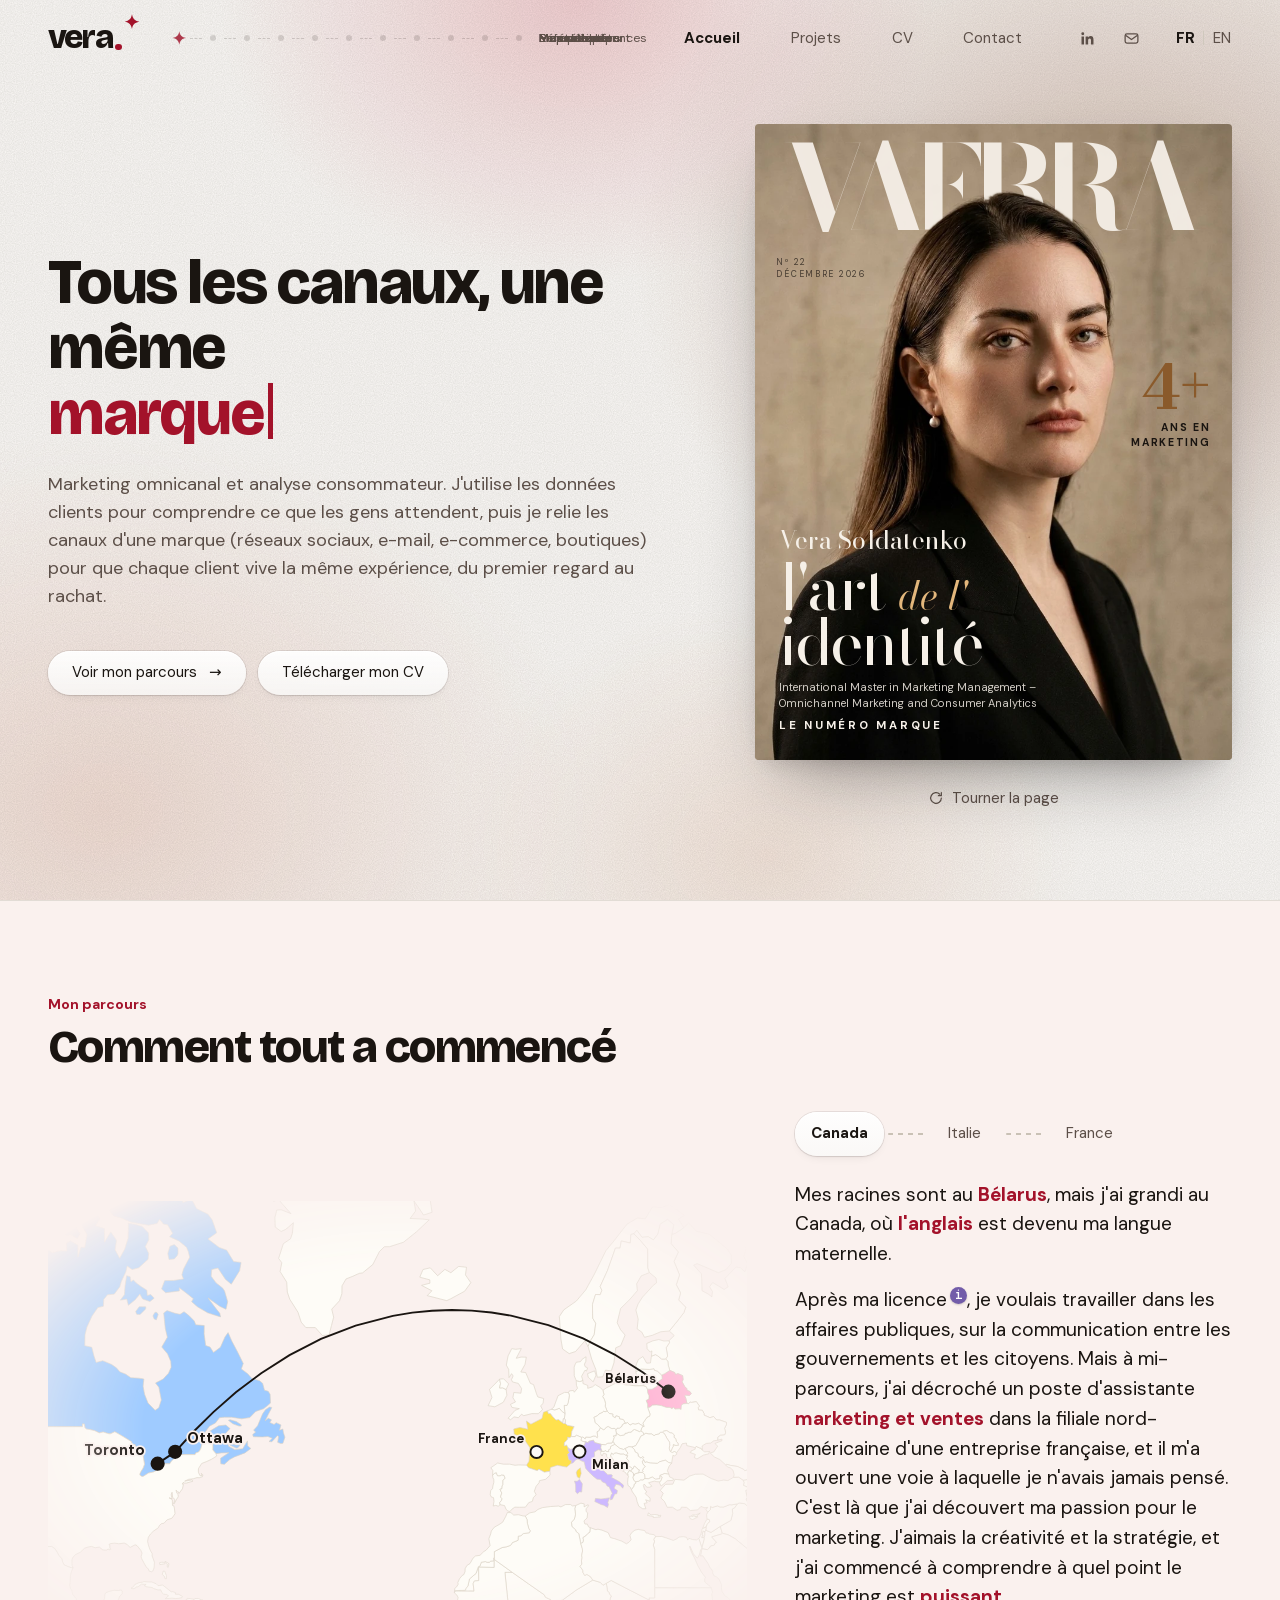
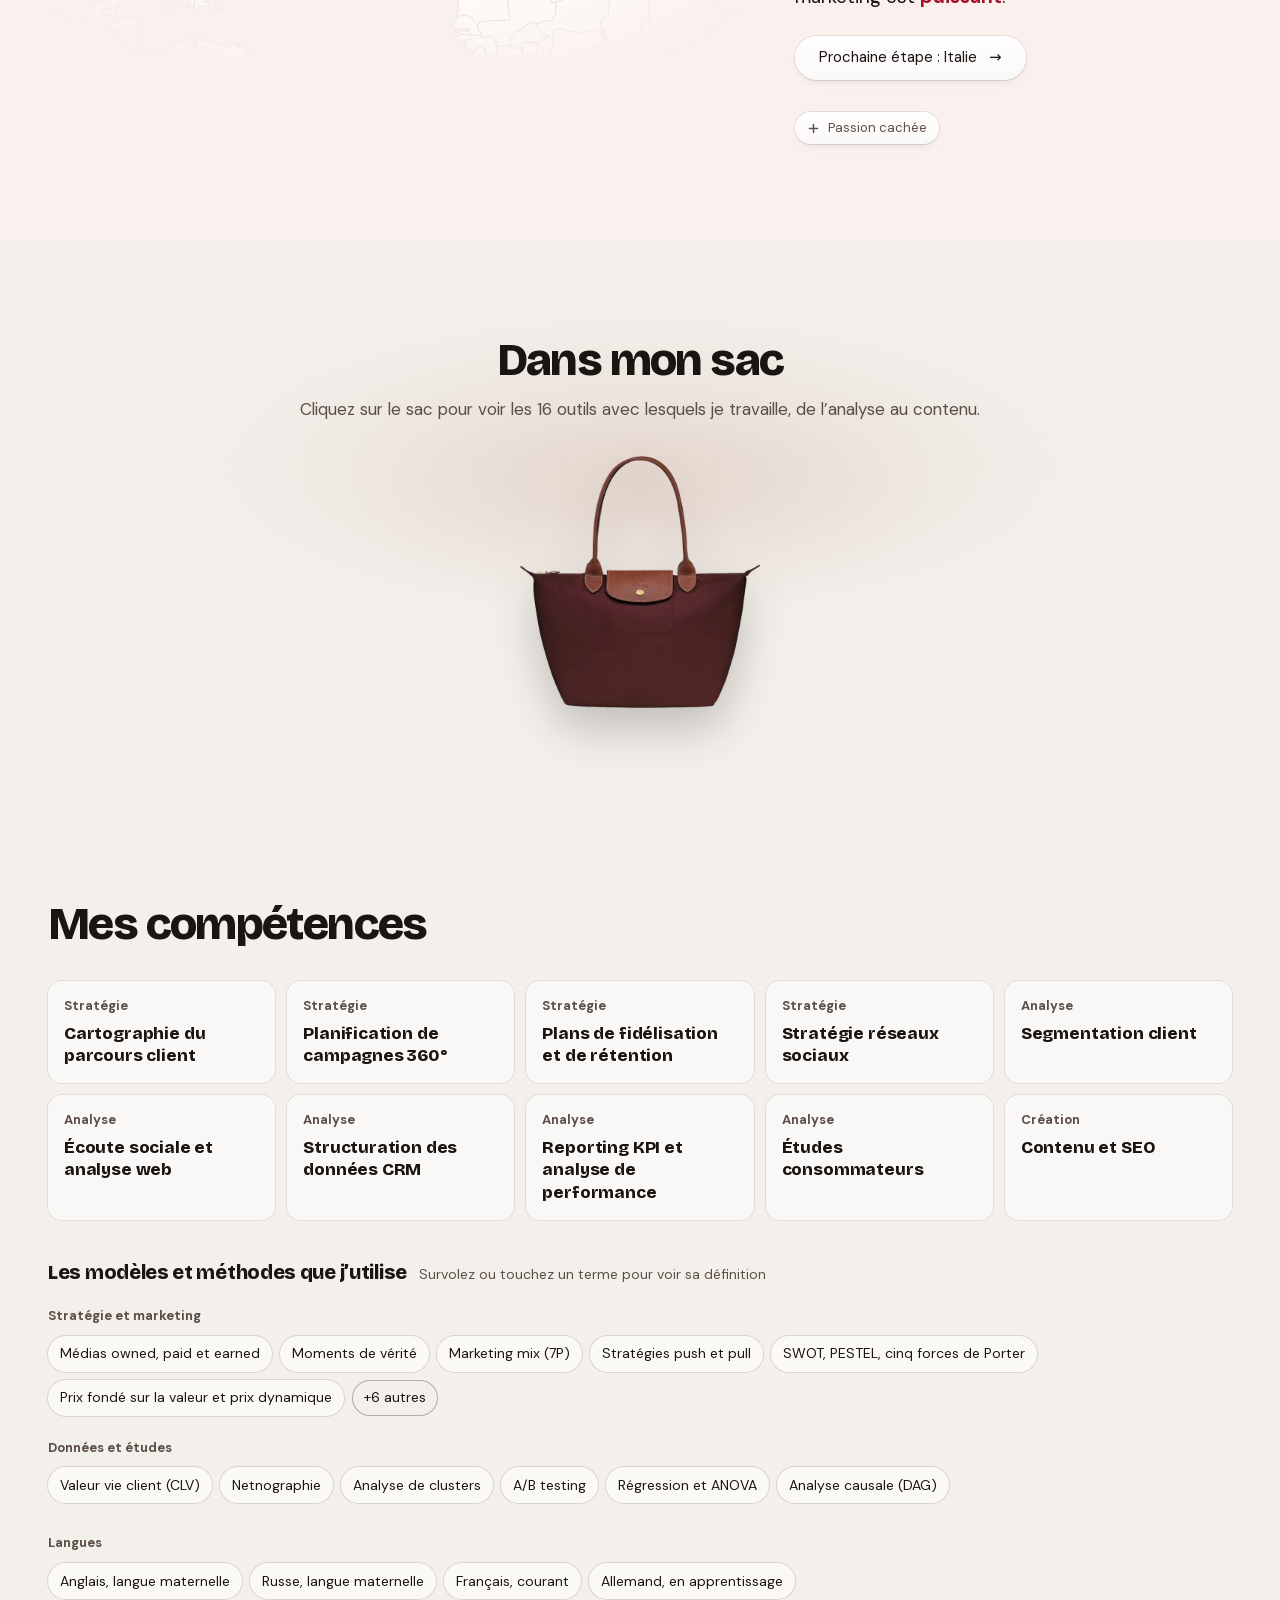
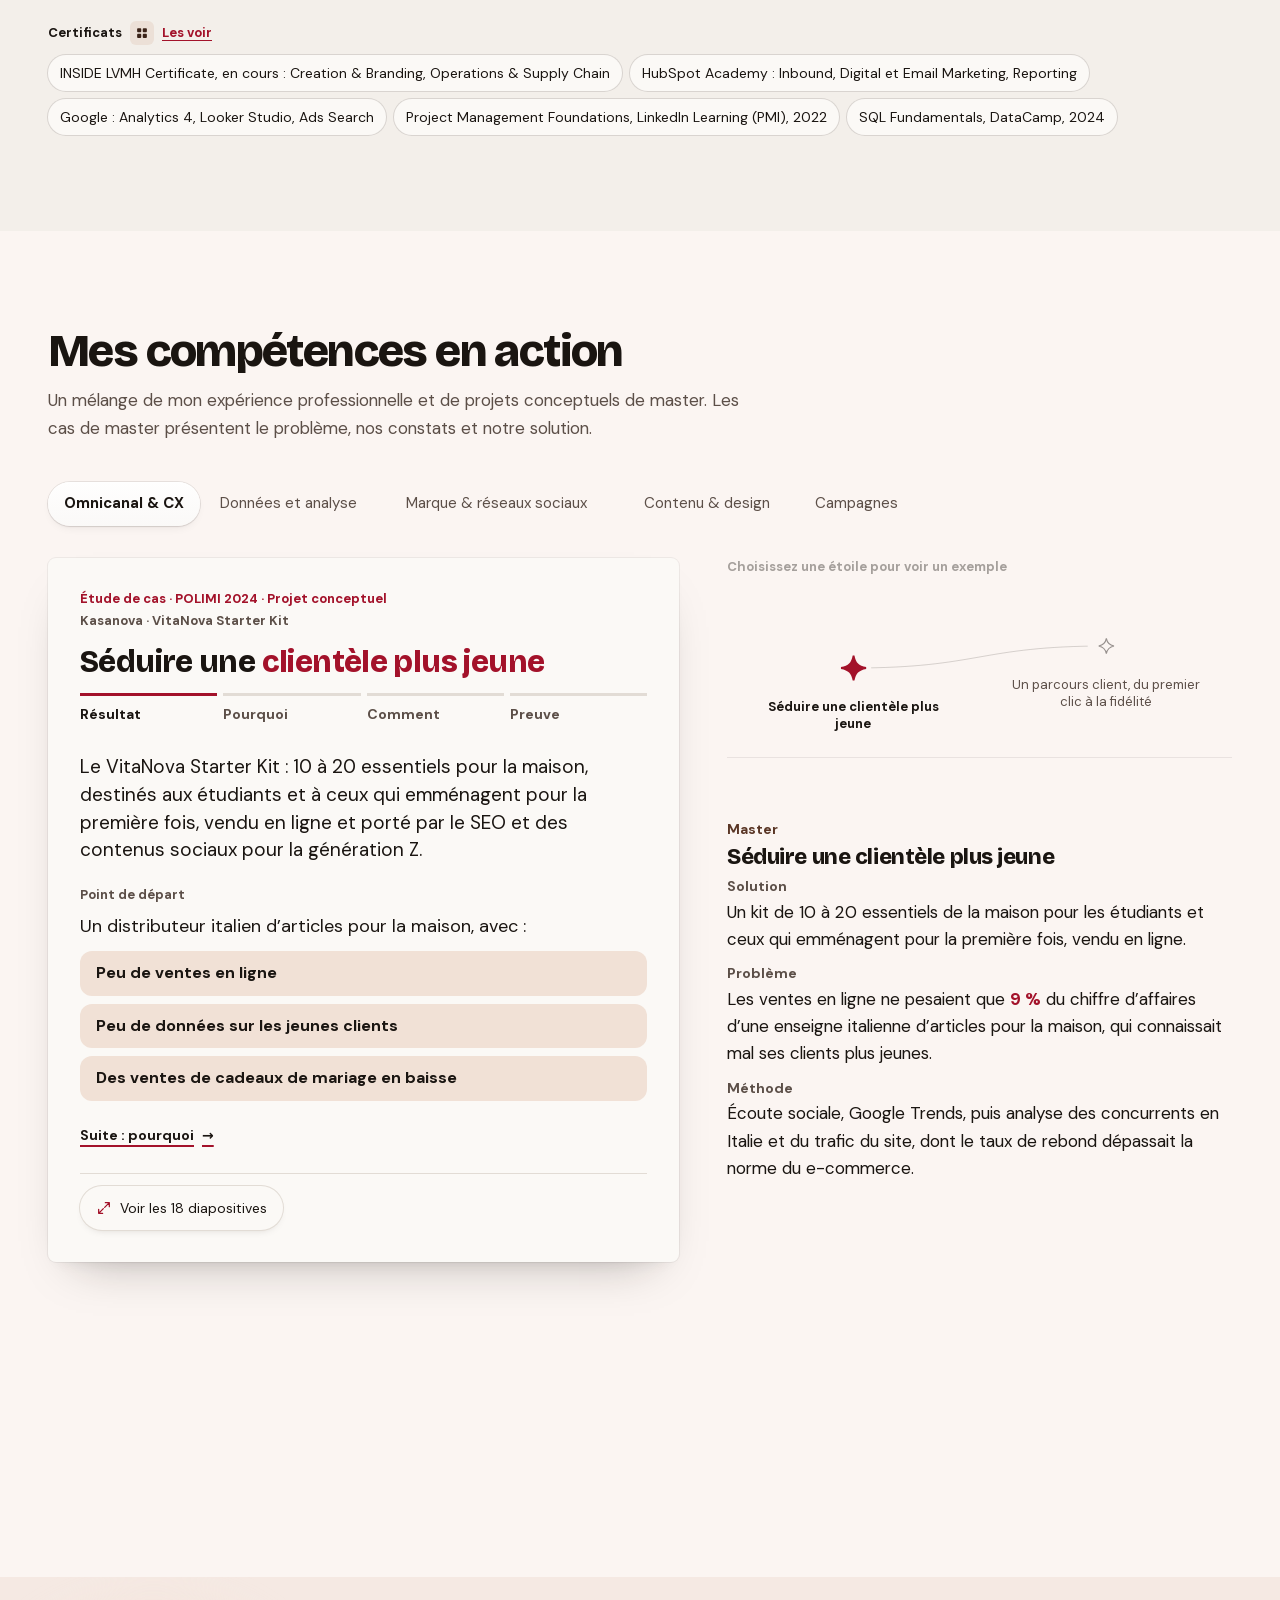
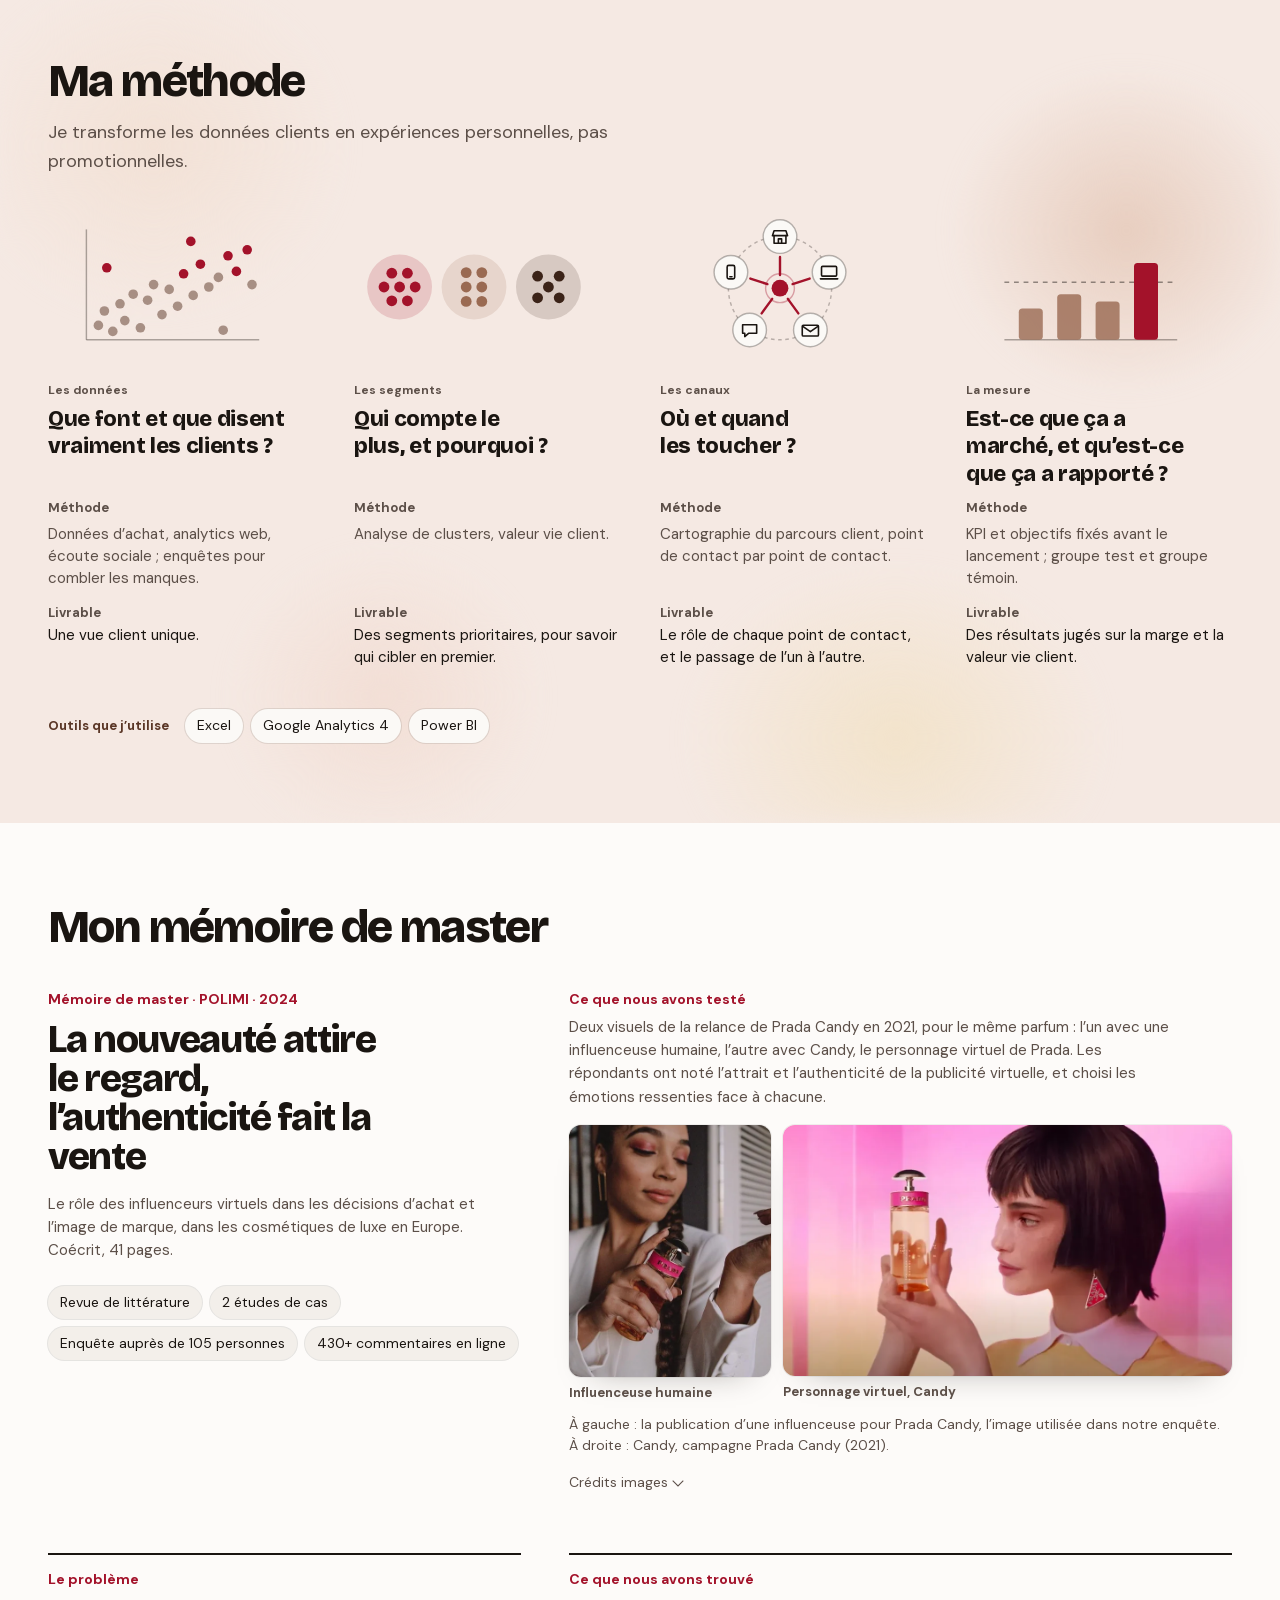
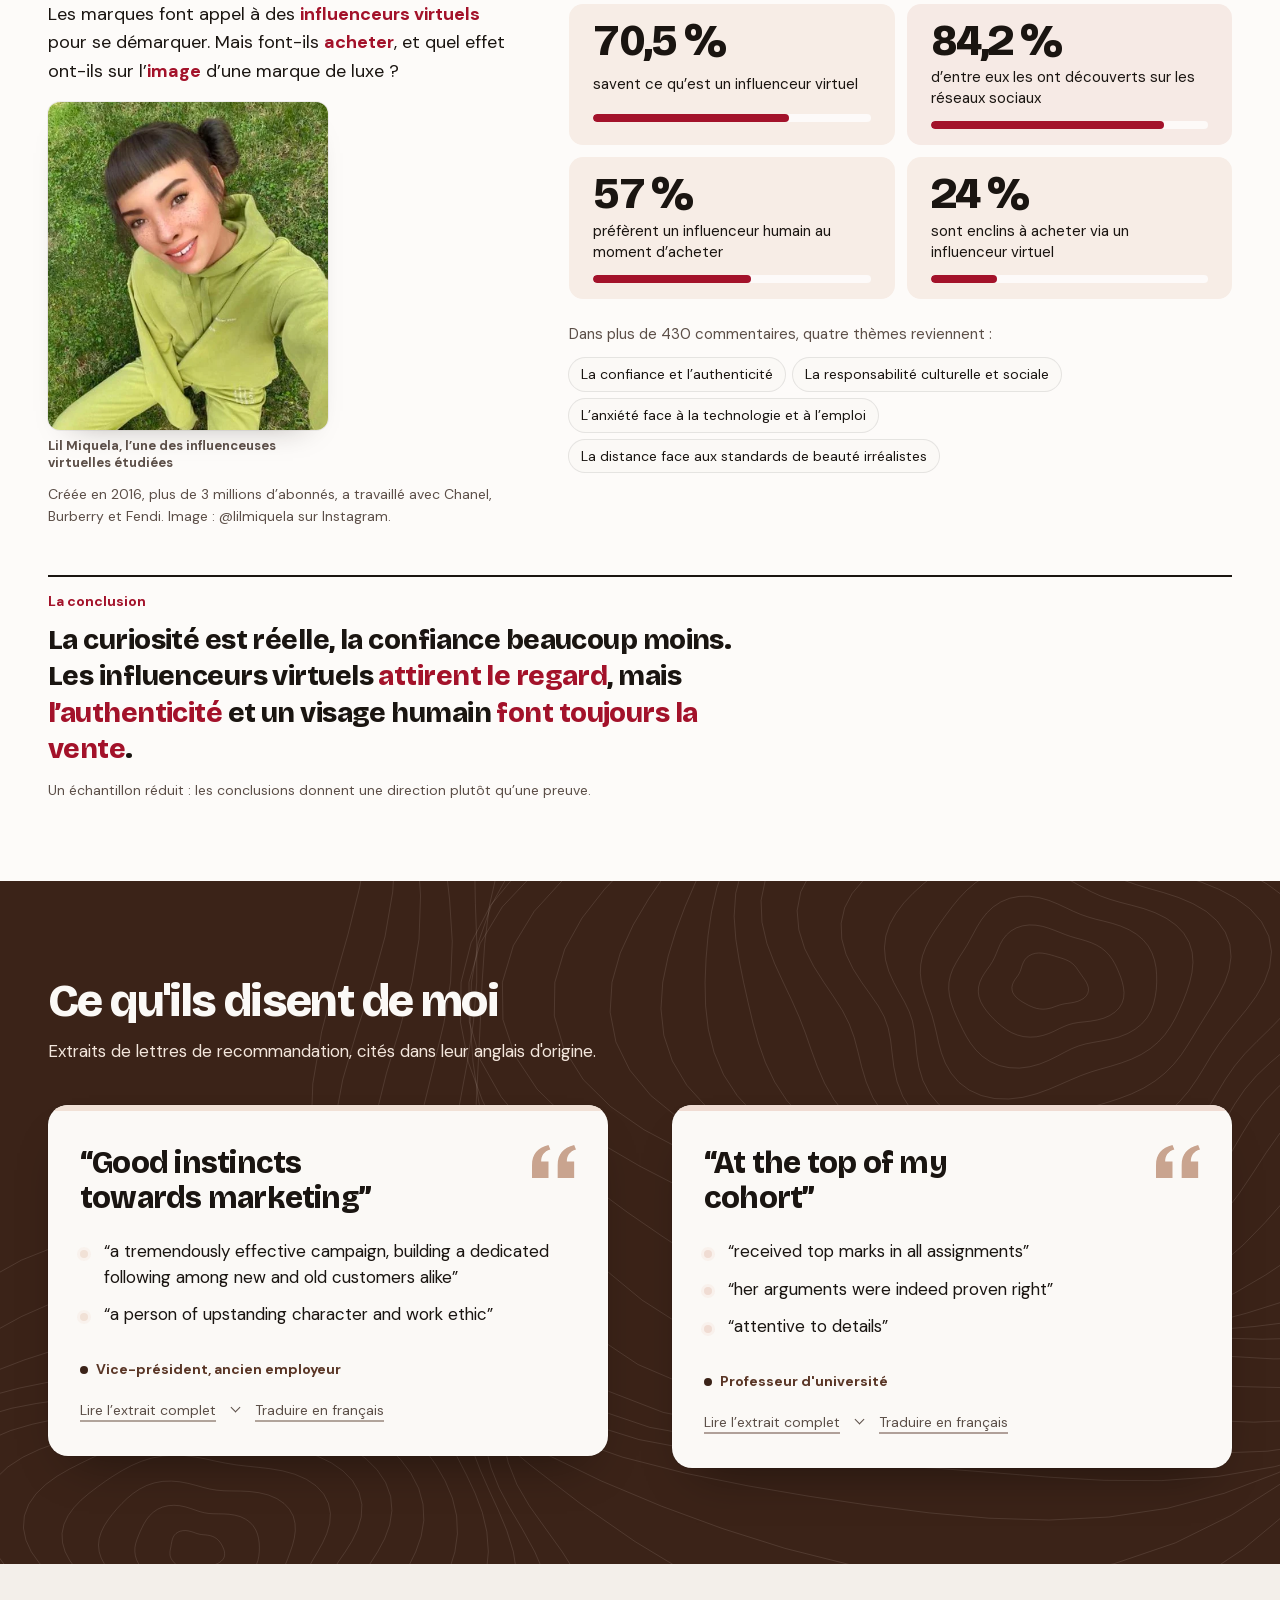
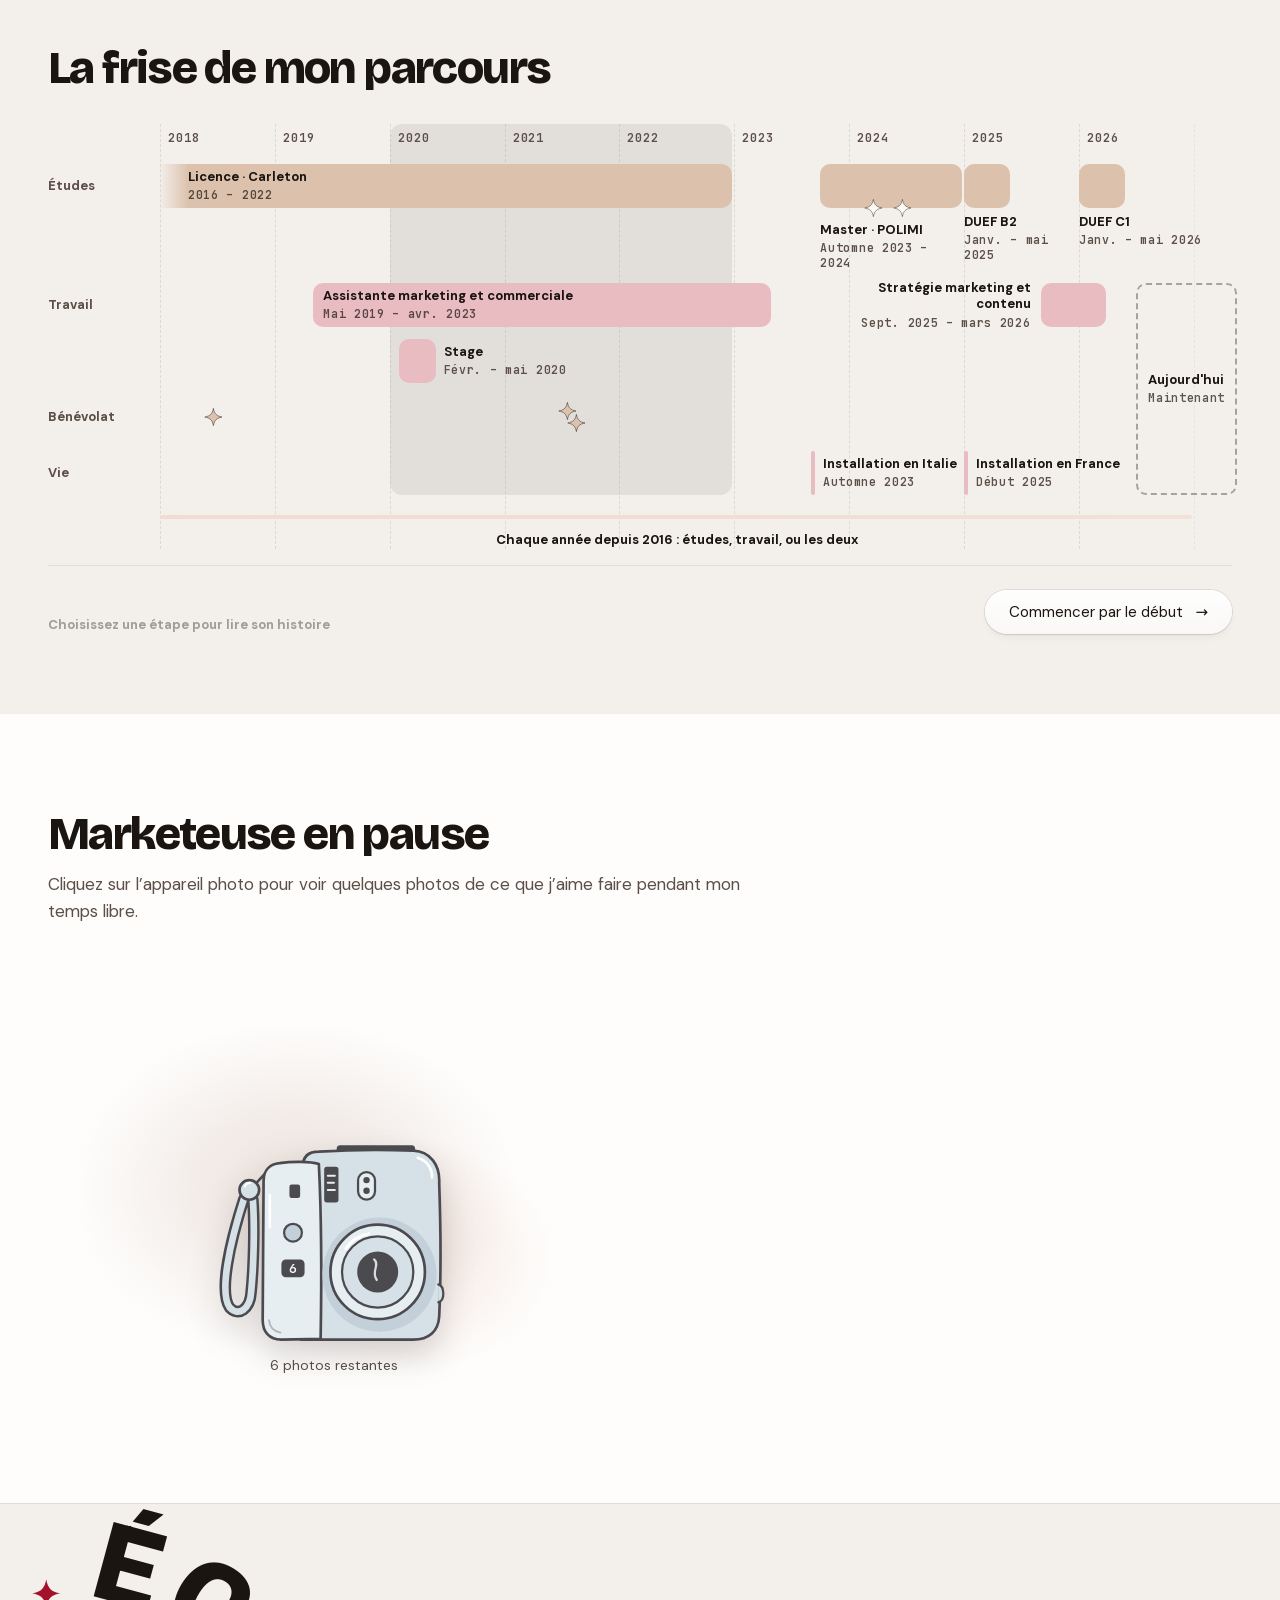
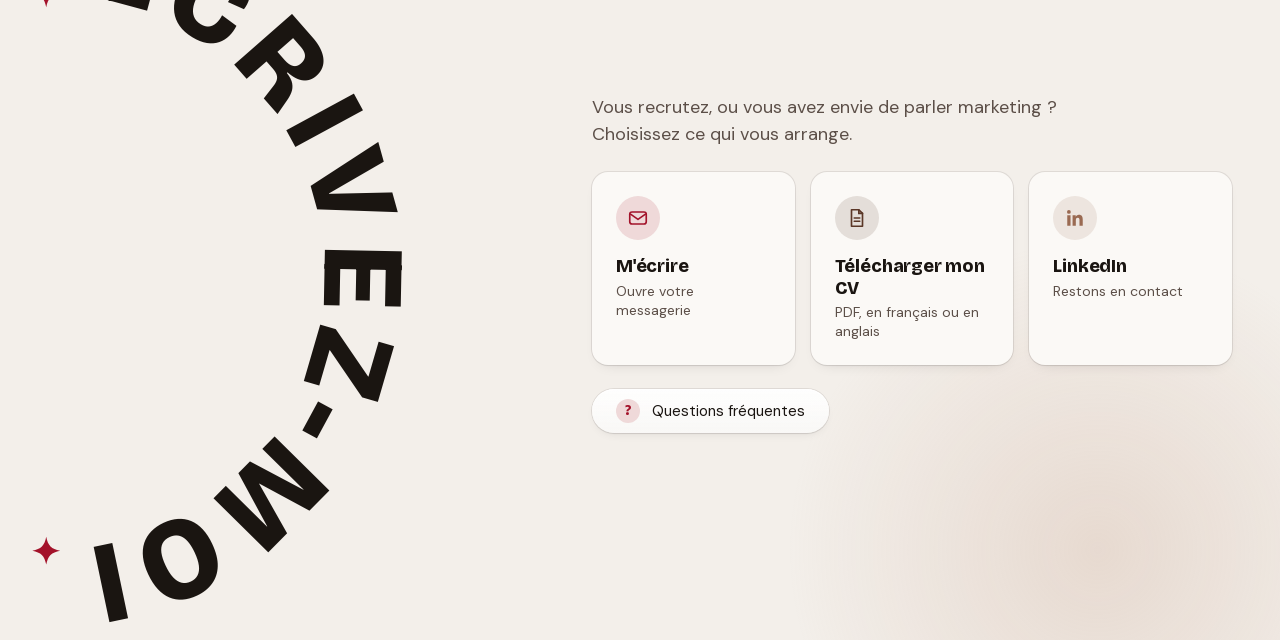
==== commit cfcfb003: "Black Forest palette, clickable journey rail, rotating cover issues - Palette moves to Black Forest:" ====
--- a/index.html
+++ b/index.html
@@ -3,28 +3,28 @@
 <head>
 <meta charset="utf-8">
 <meta name="viewport" content="width=device-width, initial-scale=1, viewport-fit=cover">
-<title>Vera Soldatenko · Omnichannel, CX & brand</title>
-<meta name="description" content="Vera Soldatenko : marketing omnicanal, CRM et donnée client, e-commerce et expérience client, contenu de marque et réseaux sociaux. Master en marketing omnicanal et analyse consommateur (POLIMI). Basée en France.">
+<title>Vera Soldatenko · Marketing omnicanal et analyse consommateur</title>
+<meta name="description" content="Marketing omnicanal et analyse consommateur à Paris. J'utilise les données clients pour que chaque client vive la même expérience, du premier regard au rachat.">
 <link rel="canonical" href="https://vsoldatenko.fr/">
 <meta property="og:type" content="profile">
 <meta property="og:locale" content="fr_FR">
 <meta property="og:locale:alternate" content="en_GB">
-<meta property="og:title" content="Vera Soldatenko · Omnicanal, expérience client et marque">
-<meta property="og:description" content="Marketing omnicanal, CRM et donnée client, e-commerce, contenu de marque et réseaux sociaux. Ouverte aux opportunités en France.">
+<meta property="og:title" content="Vera Soldatenko · Marketing omnicanal et analyse consommateur">
+<meta property="og:description" content="Marketing omnicanal et analyse consommateur pour les marques grand public. Études de cas, parcours client et données clients. Basée à Paris.">
 <meta property="og:url" content="https://vsoldatenko.fr/">
 <meta property="og:image" content="https://vsoldatenko.fr/img/vera-portrait-3.jpg">
 <meta name="twitter:card" content="summary_large_image">
-<meta name="twitter:title" content="Vera Soldatenko · Omnicanal, expérience client et marque">
-<meta name="twitter:description" content="Marketing omnicanal, CRM et donnée client, e-commerce, contenu de marque et réseaux sociaux. Ouverte aux opportunités en France.">
+<meta name="twitter:title" content="Vera Soldatenko · Marketing omnicanal et analyse consommateur">
+<meta name="twitter:description" content="Marketing omnicanal et analyse consommateur pour les marques grand public. Études de cas, parcours client et données clients. Basée à Paris.">
 <meta name="twitter:image" content="https://vsoldatenko.fr/img/vera-portrait-3.jpg">
-<meta name="theme-color" content="#F7F3EB">
+<meta name="theme-color" content="#F3EFEA">
 <script type="application/ld+json">
 {"@context":"https://schema.org","@type":"Person","name":"Vera Soldatenko","url":"https://vsoldatenko.fr/","image":"https://vsoldatenko.fr/img/vera-portrait-3.jpg",
- "jobTitle":"Omnichannel marketing, CX & brand",
- "description":"Omnichannel marketing, CRM and customer data, e-commerce and customer experience, brand content and social media. Based in France.",
+ "jobTitle":"Omnichannel marketing and consumer analytics",
+ "description":"Omnichannel marketing and consumer analytics. I use customer data to connect a brand's channels so every customer gets the same experience, from first look to repeat purchase. Based in Paris.",
  "knowsLanguage":["fr","en","ru"],
- "knowsAbout":["Omnichannel marketing","Customer experience","CRM","Consumer analytics","Brand content","Social media"],
- "alumniOf":[{"@type":"CollegeOrUniversity","name":"POLIMI Graduate School of Management"},{"@type":"CollegeOrUniversity","name":"Carleton University"}],
+ "knowsAbout":["Omnichannel marketing","Consumer analytics","Customer journey mapping","Segmentation and consumer insight","Loyalty and retention","Social media and content strategy"],
+ "alumniOf":[{"@type":"CollegeOrUniversity","name":"Politecnico di Milano, Graduate School of Management"},{"@type":"CollegeOrUniversity","name":"Université de Poitiers"},{"@type":"CollegeOrUniversity","name":"Carleton University"}],
  "sameAs":["https://www.linkedin.com/in/verasoldatenko"]}
 </script>
 <link rel="icon" href="img/favicon-vera.ico?v=2" sizes="any">
@@ -33,8 +33,8 @@
 <link rel="preload" href="fonts/dm-sans-normal-latin.woff2" as="font" type="font/woff2" crossorigin>
 <link rel="preload" href="fonts/bricolage-grotesque-normal-latin.woff2" as="font" type="font/woff2" crossorigin>
 <link rel="stylesheet" href="assets/fonts.css?v=1">
-<link rel="stylesheet" href="assets/site.css?v=257">
-<link rel="stylesheet" href="assets/cover.css?v=20">
+<link rel="stylesheet" href="assets/site.css?v=268">
+<link rel="stylesheet" href="assets/cover.css?v=25">
 <link rel="preload" href="img/vaerra-cover.webp?v=1" as="image">
 </head>
 <body>
@@ -45,7 +45,7 @@
 <header class="head" id="head">
   <div class="wrap head-in">
     <a class="logo" href="#top" aria-label="Vera Soldatenko"><span aria-hidden="true">vera</span><i class="logo-dot" aria-hidden="true"></i><svg class="logo-star" viewBox="0 0 23 22" aria-hidden="true" focusable="false"><path d="M12 0c1.3 7 4.1 9.7 11 11-6.9 1.3-9.7 4.1-11 11-1.3-6.9-4.1-9.7-11-11 6.9-1.3 9.7-4 11-11z"/></svg></a>
-    <div class="jt" id="jt" aria-hidden="true"><ol class="jt-list"><li class="jt-stop" data-for="top"><span class="jt-mark"><i class="jt-dot"></i><span class="jt-star"><svg viewBox="0 0 23 22" aria-hidden="true" focusable="false"><path d="M12 0c1.3 7 4.1 9.7 11 11-6.9 1.3-9.7 4.1-11 11-1.3-6.9-4.1-9.7-11-11 6.9-1.3 9.7-4 11-11z"/></svg></span></span></li><li class="jt-stop" data-for="path"><span class="jt-mark"><i class="jt-dot"></i><span class="jt-star"><svg viewBox="0 0 23 22" aria-hidden="true" focusable="false"><path d="M12 0c1.3 7 4.1 9.7 11 11-6.9 1.3-9.7 4.1-11 11-1.3-6.9-4.1-9.7-11-11 6.9-1.3 9.7-4 11-11z"/></svg></span></span></li><li class="jt-stop" data-for="stack"><span class="jt-mark"><i class="jt-dot"></i><span class="jt-star"><svg viewBox="0 0 23 22" aria-hidden="true" focusable="false"><path d="M12 0c1.3 7 4.1 9.7 11 11-6.9 1.3-9.7 4.1-11 11-1.3-6.9-4.1-9.7-11-11 6.9-1.3 9.7-4 11-11z"/></svg></span></span></li><li class="jt-stop" data-for="skills"><span class="jt-mark"><i class="jt-dot"></i><span class="jt-star"><svg viewBox="0 0 23 22" aria-hidden="true" focusable="false"><path d="M12 0c1.3 7 4.1 9.7 11 11-6.9 1.3-9.7 4.1-11 11-1.3-6.9-4.1-9.7-11-11 6.9-1.3 9.7-4 11-11z"/></svg></span></span></li><li class="jt-stop" data-for="work"><span class="jt-mark"><i class="jt-dot"></i><span class="jt-star"><svg viewBox="0 0 23 22" aria-hidden="true" focusable="false"><path d="M12 0c1.3 7 4.1 9.7 11 11-6.9 1.3-9.7 4.1-11 11-1.3-6.9-4.1-9.7-11-11 6.9-1.3 9.7-4 11-11z"/></svg></span></span></li><li class="jt-stop" data-for="how"><span class="jt-mark"><i class="jt-dot"></i><span class="jt-star"><svg viewBox="0 0 23 22" aria-hidden="true" focusable="false"><path d="M12 0c1.3 7 4.1 9.7 11 11-6.9 1.3-9.7 4.1-11 11-1.3-6.9-4.1-9.7-11-11 6.9-1.3 9.7-4 11-11z"/></svg></span></span></li><li class="jt-stop" data-for="thesis"><span class="jt-mark"><i class="jt-dot"></i><span class="jt-star"><svg viewBox="0 0 23 22" aria-hidden="true" focusable="false"><path d="M12 0c1.3 7 4.1 9.7 11 11-6.9 1.3-9.7 4.1-11 11-1.3-6.9-4.1-9.7-11-11 6.9-1.3 9.7-4 11-11z"/></svg></span></span></li><li class="jt-stop" data-for="refs"><span class="jt-mark"><i class="jt-dot"></i><span class="jt-star"><svg viewBox="0 0 23 22" aria-hidden="true" focusable="false"><path d="M12 0c1.3 7 4.1 9.7 11 11-6.9 1.3-9.7 4.1-11 11-1.3-6.9-4.1-9.7-11-11 6.9-1.3 9.7-4 11-11z"/></svg></span></span></li><li class="jt-stop" data-for="resume"><span class="jt-mark"><i class="jt-dot"></i><span class="jt-star"><svg viewBox="0 0 23 22" aria-hidden="true" focusable="false"><path d="M12 0c1.3 7 4.1 9.7 11 11-6.9 1.3-9.7 4.1-11 11-1.3-6.9-4.1-9.7-11-11 6.9-1.3 9.7-4 11-11z"/></svg></span></span></li><li class="jt-stop" data-for="off"><span class="jt-mark"><i class="jt-dot"></i><span class="jt-star"><svg viewBox="0 0 23 22" aria-hidden="true" focusable="false"><path d="M12 0c1.3 7 4.1 9.7 11 11-6.9 1.3-9.7 4.1-11 11-1.3-6.9-4.1-9.7-11-11 6.9-1.3 9.7-4 11-11z"/></svg></span></span></li><li class="jt-stop" data-for="contact"><span class="jt-mark"><i class="jt-dot"></i><span class="jt-star"><svg viewBox="0 0 23 22" aria-hidden="true" focusable="false"><path d="M12 0c1.3 7 4.1 9.7 11 11-6.9 1.3-9.7 4.1-11 11-1.3-6.9-4.1-9.7-11-11 6.9-1.3 9.7-4 11-11z"/></svg></span></span></li></ol><span class="jt-labs"><span class="jt-lab" data-en="Start here" data-fr="Point de départ">Point de départ</span><span class="jt-lab" data-en="How it all began" data-fr="Mes débuts">Mes débuts</span><span class="jt-lab" data-en="Marketing stack" data-fr="Mes outils">Mes outils</span><span class="jt-lab" data-en="My skills" data-fr="Mes compétences">Mes compétences</span><span class="jt-lab" data-en="Skills in action" data-fr="En pratique">En pratique</span><span class="jt-lab" data-en="How I work" data-fr="Ma méthode">Ma méthode</span><span class="jt-lab" data-en="My thesis" data-fr="Mon mémoire">Mon mémoire</span><span class="jt-lab" data-en="References" data-fr="Références">Références</span><span class="jt-lab" data-en="Career timeline" data-fr="Mon parcours">Mon parcours</span><span class="jt-lab" data-en="Off duty" data-fr="En pause">En pause</span><span class="jt-lab" data-en="Get in touch" data-fr="Me contacter">Me contacter</span></span><span class="jt-num"><b>01</b> / 11</span></div>
+    <nav class="jt" id="jt" aria-label="Plan de la page" data-aria-en="Page sections" data-aria-fr="Plan de la page"><ol class="jt-list"><li class="jt-stop" data-for="top"><a class="jt-go" href="#top" aria-label="Point de départ" data-aria-en="Start here" data-aria-fr="Point de départ"><span class="jt-mark"><i class="jt-dot"></i><span class="jt-star"><svg viewBox="0 0 23 22" aria-hidden="true" focusable="false"><path d="M12 0c1.3 7 4.1 9.7 11 11-6.9 1.3-9.7 4.1-11 11-1.3-6.9-4.1-9.7-11-11 6.9-1.3 9.7-4 11-11z"/></svg></span></span></a></li><li class="jt-stop" data-for="path"><a class="jt-go" href="#path" aria-label="Mes débuts" data-aria-en="How it all began" data-aria-fr="Mes débuts"><span class="jt-mark"><i class="jt-dot"></i><span class="jt-star"><svg viewBox="0 0 23 22" aria-hidden="true" focusable="false"><path d="M12 0c1.3 7 4.1 9.7 11 11-6.9 1.3-9.7 4.1-11 11-1.3-6.9-4.1-9.7-11-11 6.9-1.3 9.7-4 11-11z"/></svg></span></span></a></li><li class="jt-stop" data-for="stack"><a class="jt-go" href="#stack" aria-label="Mes outils" data-aria-en="Marketing stack" data-aria-fr="Mes outils"><span class="jt-mark"><i class="jt-dot"></i><span class="jt-star"><svg viewBox="0 0 23 22" aria-hidden="true" focusable="false"><path d="M12 0c1.3 7 4.1 9.7 11 11-6.9 1.3-9.7 4.1-11 11-1.3-6.9-4.1-9.7-11-11 6.9-1.3 9.7-4 11-11z"/></svg></span></span></a></li><li class="jt-stop" data-for="skills"><a class="jt-go" href="#skills" aria-label="Mes compétences" data-aria-en="My skills" data-aria-fr="Mes compétences"><span class="jt-mark"><i class="jt-dot"></i><span class="jt-star"><svg viewBox="0 0 23 22" aria-hidden="true" focusable="false"><path d="M12 0c1.3 7 4.1 9.7 11 11-6.9 1.3-9.7 4.1-11 11-1.3-6.9-4.1-9.7-11-11 6.9-1.3 9.7-4 11-11z"/></svg></span></span></a></li><li class="jt-stop" data-for="work"><a class="jt-go" href="#work" aria-label="En pratique" data-aria-en="Skills in action" data-aria-fr="En pratique"><span class="jt-mark"><i class="jt-dot"></i><span class="jt-star"><svg viewBox="0 0 23 22" aria-hidden="true" focusable="false"><path d="M12 0c1.3 7 4.1 9.7 11 11-6.9 1.3-9.7 4.1-11 11-1.3-6.9-4.1-9.7-11-11 6.9-1.3 9.7-4 11-11z"/></svg></span></span></a></li><li class="jt-stop" data-for="how"><a class="jt-go" href="#how" aria-label="Ma méthode" data-aria-en="How I work" data-aria-fr="Ma méthode"><span class="jt-mark"><i class="jt-dot"></i><span class="jt-star"><svg viewBox="0 0 23 22" aria-hidden="true" focusable="false"><path d="M12 0c1.3 7 4.1 9.7 11 11-6.9 1.3-9.7 4.1-11 11-1.3-6.9-4.1-9.7-11-11 6.9-1.3 9.7-4 11-11z"/></svg></span></span></a></li><li class="jt-stop" data-for="thesis"><a class="jt-go" href="#thesis" aria-label="Mon mémoire" data-aria-en="My thesis" data-aria-fr="Mon mémoire"><span class="jt-mark"><i class="jt-dot"></i><span class="jt-star"><svg viewBox="0 0 23 22" aria-hidden="true" focusable="false"><path d="M12 0c1.3 7 4.1 9.7 11 11-6.9 1.3-9.7 4.1-11 11-1.3-6.9-4.1-9.7-11-11 6.9-1.3 9.7-4 11-11z"/></svg></span></span></a></li><li class="jt-stop" data-for="refs"><a class="jt-go" href="#refs" aria-label="Références" data-aria-en="References" data-aria-fr="Références"><span class="jt-mark"><i class="jt-dot"></i><span class="jt-star"><svg viewBox="0 0 23 22" aria-hidden="true" focusable="false"><path d="M12 0c1.3 7 4.1 9.7 11 11-6.9 1.3-9.7 4.1-11 11-1.3-6.9-4.1-9.7-11-11 6.9-1.3 9.7-4 11-11z"/></svg></span></span></a></li><li class="jt-stop" data-for="resume"><a class="jt-go" href="#resume" aria-label="Mon parcours" data-aria-en="Career timeline" data-aria-fr="Mon parcours"><span class="jt-mark"><i class="jt-dot"></i><span class="jt-star"><svg viewBox="0 0 23 22" aria-hidden="true" focusable="false"><path d="M12 0c1.3 7 4.1 9.7 11 11-6.9 1.3-9.7 4.1-11 11-1.3-6.9-4.1-9.7-11-11 6.9-1.3 9.7-4 11-11z"/></svg></span></span></a></li><li class="jt-stop" data-for="off"><a class="jt-go" href="#off" aria-label="En pause" data-aria-en="Off duty" data-aria-fr="En pause"><span class="jt-mark"><i class="jt-dot"></i><span class="jt-star"><svg viewBox="0 0 23 22" aria-hidden="true" focusable="false"><path d="M12 0c1.3 7 4.1 9.7 11 11-6.9 1.3-9.7 4.1-11 11-1.3-6.9-4.1-9.7-11-11 6.9-1.3 9.7-4 11-11z"/></svg></span></span></a></li><li class="jt-stop" data-for="contact"><a class="jt-go" href="#contact" aria-label="Me contacter" data-aria-en="Get in touch" data-aria-fr="Me contacter"><span class="jt-mark"><i class="jt-dot"></i><span class="jt-star"><svg viewBox="0 0 23 22" aria-hidden="true" focusable="false"><path d="M12 0c1.3 7 4.1 9.7 11 11-6.9 1.3-9.7 4.1-11 11-1.3-6.9-4.1-9.7-11-11 6.9-1.3 9.7-4 11-11z"/></svg></span></span></a></li></ol><span class="jt-labs" aria-hidden="true"><span class="jt-lab" data-en="Start here" data-fr="Point de départ">Point de départ</span><span class="jt-lab" data-en="How it all began" data-fr="Mes débuts">Mes débuts</span><span class="jt-lab" data-en="Marketing stack" data-fr="Mes outils">Mes outils</span><span class="jt-lab" data-en="My skills" data-fr="Mes compétences">Mes compétences</span><span class="jt-lab" data-en="Skills in action" data-fr="En pratique">En pratique</span><span class="jt-lab" data-en="How I work" data-fr="Ma méthode">Ma méthode</span><span class="jt-lab" data-en="My thesis" data-fr="Mon mémoire">Mon mémoire</span><span class="jt-lab" data-en="References" data-fr="Références">Références</span><span class="jt-lab" data-en="Career timeline" data-fr="Mon parcours">Mon parcours</span><span class="jt-lab" data-en="Off duty" data-fr="En pause">En pause</span><span class="jt-lab" data-en="Get in touch" data-fr="Me contacter">Me contacter</span></span><span class="jt-num" aria-hidden="true"><b>01</b> / 11</span></nav>
     <nav class="nav" aria-label="Menu">
       <a class="nav-link" href="#top" aria-current="page" data-en="Home" data-fr="Accueil">Accueil</a>
       <a class="nav-link" href="#work" data-en="Work" data-fr="Projets">Projets</a>
@@ -87,16 +87,16 @@
               <img class="cv-photo" src="img/vaerra-cover.webp?v=1" width="800" height="1067" alt="Vera Soldatenko en couverture du magazine fictif Vaerra" data-alt-en="Vera Soldatenko on the cover of Vaerra, an imaginary magazine" data-alt-fr="Vera Soldatenko en couverture du magazine fictif Vaerra">
               <svg class="cv-mast" viewBox="0 0 400 96" aria-hidden="true"><text x="200" y="86" text-anchor="middle" textLength="376" lengthAdjust="spacing">VAERRA</text></svg>
               <img class="cv-fg" src="img/vaerra-cover-fg.webp?v=1" width="800" height="320" alt="" aria-hidden="true">
-              <p class="cv-issue"><span>Nº 27</span><span id="cvMonth">Novembre 2026</span></p>
+              <p class="cv-issue"><span id="cvNo">Nº 27</span><span id="cvMonth">Novembre 2026</span><span id="cvRun" hidden><b data-count="visits"></b> <span data-en="copies printed" data-fr="exemplaires">exemplaires</span></span></p>
               <div class="cv-stat">
                 <p class="cv-big">4+</p>
                 <p class="cv-caps" data-en="years in marketing" data-fr="ans en marketing">ans en marketing</p>
               </div>
               <div class="cv-foot">
                 <p class="cv-name">Vera Soldatenko</p>
-                <p class="cv-head"><span data-en="the art" data-fr="l'art">l'art</span> <i data-en="of" data-fr="de la">de la</i><br><span data-en="coherence" data-fr="cohérence">cohérence</span></p>
+                <p class="cv-head"><span data-en="the art" data-fr="l'art">l'art</span> <i id="cvOf" data-en="of" data-fr="de la">de la</i><br><span id="cvWord" data-en="coherence" data-fr="cohérence">cohérence</span></p>
                 <p class="cv-deg" data-en="International Master in Marketing Management – Omnichannel Marketing and Consumer Analytics" data-fr="International Master in Marketing Management – Omnichannel Marketing and Consumer Analytics">International Master in Marketing Management – Omnichannel Marketing and Consumer Analytics</p>
-                <p class="cv-tag" data-en="The omnichannel issue" data-fr="Le numéro omnicanal">Le numéro omnicanal</p>
+                <p class="cv-tag" id="cvTag" data-en="The omnichannel issue" data-fr="Le numéro omnicanal">Le numéro omnicanal</p>
               </div>
             </div>
             <div class="cv cv-back" id="cvBack" inert>
@@ -114,7 +114,8 @@
       </div>
     </section>
 
-    <!-- Section 2: how I got here (part of Home) -->
+    <!-- Running text divider -->
+  <!-- Section 2: how I got here (part of Home) -->
 
   <section class="path" id="path" data-nav="#top" aria-labelledby="pathTitle">
       <div class="wrap">
@@ -147,7 +148,7 @@
   <section class="skills" id="skills" data-nav="#work" aria-labelledby="skillsTitle">
   <div class="wrap">
     <h2 class="path-title" id="skillsTitle"><span data-en="My skills" data-fr="Mes compétences">Mes compétences</span></h2>
-    <ul class="sx-grid"><li class="sx-item" data-t="strategy" style="--c:#F6D2DE"><div class="sx-link"><span class="sx-type" data-en="Strategy" data-fr="Stratégie">Stratégie</span><span class="sx-name" data-en="Customer journey mapping" data-fr="Cartographie du parcours client">Cartographie du parcours client</span></div></li><li class="sx-item" data-t="strategy" style="--c:#F6D2DE"><div class="sx-link"><span class="sx-type" data-en="Strategy" data-fr="Stratégie">Stratégie</span><span class="sx-name" data-en="360° campaign planning" data-fr="Planification de campagnes 360°">Planification de campagnes 360°</span></div></li><li class="sx-item" data-t="strategy" style="--c:#F6D2DE"><div class="sx-link"><span class="sx-type" data-en="Strategy" data-fr="Stratégie">Stratégie</span><span class="sx-name" data-en="Loyalty and retention planning" data-fr="Plans de fidélisation et de rétention">Plans de fidélisation et de rétention</span></div></li><li class="sx-item" data-t="strategy" style="--c:#F6D2DE"><div class="sx-link"><span class="sx-type" data-en="Strategy" data-fr="Stratégie">Stratégie</span><span class="sx-name" data-en="Social media strategy" data-fr="Stratégie réseaux sociaux">Stratégie réseaux sociaux</span></div></li><li class="sx-item" data-t="analysis" style="--c:#F8D8CB"><div class="sx-link"><span class="sx-type" data-en="Analysis" data-fr="Analyse">Analyse</span><span class="sx-name" data-en="Customer segmentation" data-fr="Segmentation client">Segmentation client</span></div></li><li class="sx-item" data-t="analysis" style="--c:#F8D8CB"><div class="sx-link"><span class="sx-type" data-en="Analysis" data-fr="Analyse">Analyse</span><span class="sx-name" data-en="Social listening and web analytics" data-fr="Écoute sociale et analyse web">Écoute sociale et analyse web</span></div></li><li class="sx-item" data-t="analysis" style="--c:#F8D8CB"><div class="sx-link"><span class="sx-type" data-en="Analysis" data-fr="Analyse">Analyse</span><span class="sx-name" data-en="CRM data structuring" data-fr="Structuration des données CRM">Structuration des données CRM</span></div></li><li class="sx-item" data-t="analysis" style="--c:#F8D8CB"><div class="sx-link"><span class="sx-type" data-en="Analysis" data-fr="Analyse">Analyse</span><span class="sx-name" data-en="KPI reporting and performance insights" data-fr="Reporting KPI et analyse de performance">Reporting KPI et analyse de performance</span></div></li><li class="sx-item" data-t="analysis" style="--c:#F8D8CB"><div class="sx-link"><span class="sx-type" data-en="Analysis" data-fr="Analyse">Analyse</span><span class="sx-name" data-en="Consumer research" data-fr="Études consommateurs">Études consommateurs</span></div></li><li class="sx-item" data-t="creative" style="--c:#F6D2DE"><div class="sx-link"><span class="sx-type" data-en="Creative" data-fr="Création">Création</span><span class="sx-name" data-en="Content and SEO" data-fr="Contenu et SEO">Contenu et SEO</span></div></li></ul><div class="sx-fw"><p class="sx-fw-head"><span data-en="Frameworks and methods I work with" data-fr="Les modèles et méthodes que j’utilise">Les modèles et méthodes que j’utilise</span> <span class="sx-fw-hint" data-en="Hover or tap one to see what it means" data-fr="Survolez ou touchez un terme pour voir sa définition">Survolez ou touchez un terme pour voir sa définition</span></p><button type="button" class="sx-fw-tog" aria-expanded="false" aria-controls="sxFwBody"><span class="sx-fw-tl"><span data-en="Frameworks and methods I work with" data-fr="Les modèles et méthodes que j’utilise">Les modèles et méthodes que j’utilise</span></span><span class="sx-fw-n">18</span><svg class="ic-plus" viewBox="0 0 24 24" aria-hidden="true" focusable="false"><path d="M12 5v14M5 12h14" fill="none" stroke="currentColor" stroke-width="2" stroke-linecap="round"/></svg></button><div class="sx-fw-body" id="sxFwBody"><p class="sx-fw-mhint"><span data-en="Tap one to see what it means." data-fr="Touchez un terme pour voir sa définition.">Touchez un terme pour voir sa définition.</span></p><p class="sx-fw-lab" data-en="Strategy and marketing" data-fr="Stratégie et marketing">Stratégie et marketing</p><ul class="sx-fw-list sx-fw-cut"><li><button type="button" class="fw-chip" aria-controls="fwd6" aria-describedby="fwTip" data-tip-en="Owned is what you control, like your website. Paid is space you buy, like an ad. Earned is what others say about you for free, like reviews. Your own house, a rented billboard, and your friends’ recommendations." data-tip-fr="Owned, ce que vous contrôlez, comme votre site. Paid, l’espace que vous achetez, comme une publicité. Earned, ce que les autres disent de vous gratuitement, comme les avis. Votre maison, un panneau loué, et les recommandations de vos amis."><span data-en="Owned, paid and earned media" data-fr="Médias owned, paid et earned">Médias owned, paid et earned</span></button><p class="fw-def" id="fwd6" hidden><span data-en="Owned is what you control, like your website. Paid is space you buy, like an ad. Earned is what others say about you for free, like reviews. Your own house, a rented billboard, and your friends’ recommendations." data-fr="Owned, ce que vous contrôlez, comme votre site. Paid, l’espace que vous achetez, comme une publicité. Earned, ce que les autres disent de vous gratuitement, comme les avis. Votre maison, un panneau loué, et les recommandations de vos amis.">Owned, ce que vous contrôlez, comme votre site. Paid, l’espace que vous achetez, comme une publicité. Earned, ce que les autres disent de vous gratuitement, comme les avis. Votre maison, un panneau loué, et les recommandations de vos amis.</span></p></li><li><button type="button" class="fw-chip" aria-controls="fwd2" aria-describedby="fwTip" data-tip-en="The moments that decide if a client buys and comes back: the first look in the shop, the first use at home, what they tell friends afterwards. Like a first date, the dinner, then the story you tell." data-tip-fr="Les moments qui décident si un client achète et revient : le premier regard en boutique, la première utilisation chez soi, ce qu’il raconte ensuite. Comme un premier rendez-vous, le dîner, puis ce qu’on en raconte."><span data-en="Moments of truth" data-fr="Moments de vérité">Moments de vérité</span></button><p class="fw-def" id="fwd2" hidden><span data-en="The moments that decide if a client buys and comes back: the first look in the shop, the first use at home, what they tell friends afterwards. Like a first date, the dinner, then the story you tell." data-fr="Les moments qui décident si un client achète et revient : le premier regard en boutique, la première utilisation chez soi, ce qu’il raconte ensuite. Comme un premier rendez-vous, le dîner, puis ce qu’on en raconte.">Les moments qui décident si un client achète et revient : le premier regard en boutique, la première utilisation chez soi, ce qu’il raconte ensuite. Comme un premier rendez-vous, le dîner, puis ce qu’on en raconte.</span></p></li><li><button type="button" class="fw-chip" aria-controls="fwd1" aria-describedby="fwTip" data-tip-en="The seven ingredients of an offer: product, price, place, promotion, people, process and the physical setting. Like a recipe, where changing one ingredient changes the whole dish." data-tip-fr="Les sept ingrédients d’une offre : produit, prix, distribution, communication, personnel, processus et cadre physique. Comme une recette, où changer un ingrédient change tout le plat."><span data-en="Marketing mix (7Ps)" data-fr="Marketing mix (7P)">Marketing mix (7P)</span></button><p class="fw-def" id="fwd1" hidden><span data-en="The seven ingredients of an offer: product, price, place, promotion, people, process and the physical setting. Like a recipe, where changing one ingredient changes the whole dish." data-fr="Les sept ingrédients d’une offre : produit, prix, distribution, communication, personnel, processus et cadre physique. Comme une recette, où changer un ingrédient change tout le plat.">Les sept ingrédients d’une offre : produit, prix, distribution, communication, personnel, processus et cadre physique. Comme une recette, où changer un ingrédient change tout le plat.</span></p></li><li><button type="button" class="fw-chip" aria-controls="fwd3" aria-describedby="fwTip" data-tip-en="Push brings the product to clients through shops and sellers. Pull makes clients come and ask for it. Like a waiter suggesting a dessert, versus a dessert so famous people come just for it." data-tip-fr="Le push amène le produit aux clients via les boutiques et les vendeurs. Le pull donne envie aux clients de venir le demander. Comme un serveur qui propose un dessert, face à un dessert si connu qu’on vient exprès."><span data-en="Push and pull strategies" data-fr="Stratégies push et pull">Stratégies push et pull</span></button><p class="fw-def" id="fwd3" hidden><span data-en="Push brings the product to clients through shops and sellers. Pull makes clients come and ask for it. Like a waiter suggesting a dessert, versus a dessert so famous people come just for it." data-fr="Le push amène le produit aux clients via les boutiques et les vendeurs. Le pull donne envie aux clients de venir le demander. Comme un serveur qui propose un dessert, face à un dessert si connu qu’on vient exprès pour lui.">Le push amène le produit aux clients via les boutiques et les vendeurs. Le pull donne envie aux clients de venir le demander. Comme un serveur qui propose un dessert, face à un dessert si connu qu’on vient exprès pour lui.</span></p></li><li><button type="button" class="fw-chip" aria-controls="fwd9" aria-describedby="fwTip" data-tip-en="Checklists to read a situation. SWOT: strengths, weaknesses, opportunities, threats. PESTLE: the outside world, from politics to technology. Porter: who holds the power in a market. Like checking the weather, the road and the car before a trip." data-tip-fr="Des grilles pour lire une situation. SWOT : forces, faiblesses, opportunités, menaces. PESTEL : le monde extérieur, de la politique à la technologie. Porter : qui a le pouvoir sur un marché. Comme vérifier la météo, la route et la voiture avant un voyage."><span data-en="SWOT, PESTLE, Porter’s five forces" data-fr="SWOT, PESTEL, cinq forces de Porter">SWOT, PESTEL, cinq forces de Porter</span></button><p class="fw-def" id="fwd9" hidden><span data-en="Checklists to read a situation. SWOT: strengths, weaknesses, opportunities, threats. PESTLE: the outside world, from politics to technology. Porter: who holds the power in a market. Like checking the weather, the road and the car before a trip." data-fr="Des grilles pour lire une situation. SWOT : forces, faiblesses, opportunités, menaces. PESTEL : le monde extérieur, de la politique à la technologie. Porter : qui a le pouvoir sur un marché. Comme vérifier la météo, la route et la voiture avant un voyage.">Des grilles pour lire une situation. SWOT : forces, faiblesses, opportunités, menaces. PESTEL : le monde extérieur, de la politique à la technologie. Porter : qui a le pouvoir sur un marché. Comme vérifier la météo, la route et la voiture avant un voyage.</span></p></li><li><button type="button" class="fw-chip" aria-controls="fwd10" aria-describedby="fwTip" data-tip-en="Value-based: the price follows what the client feels it is worth, not only what it cost to make. Dynamic: the price moves with demand, like plane tickets getting dearer as the flight fills up." data-tip-fr="Fondé sur la valeur : le prix suit ce que le client estime que ça vaut, pas seulement ce que ça a coûté. Dynamique : le prix bouge avec la demande, comme un billet d’avion qui monte quand le vol se remplit."><span data-en="Value-based and dynamic pricing" data-fr="Prix fondé sur la valeur et prix dynamique">Prix fondé sur la valeur et prix dynamique</span></button><p class="fw-def" id="fwd10" hidden><span data-en="Value-based: the price follows what the client feels it is worth, not only what it cost to make. Dynamic: the price moves with demand, like plane tickets getting dearer as the flight fills up." data-fr="Fondé sur la valeur : le prix suit ce que le client estime que ça vaut, pas seulement ce que ça a coûté. Dynamique : le prix bouge avec la demande, comme un billet d’avion qui monte quand le vol se remplit.">Fondé sur la valeur : le prix suit ce que le client estime que ça vaut, pas seulement ce que ça a coûté. Dynamique : le prix bouge avec la demande, comme un billet d’avion qui monte quand le vol se remplit.</span></p></li><li class="sx-fw-x"><button type="button" class="fw-chip" aria-controls="fwd4" aria-describedby="fwTip" data-tip-en="How many shops can sell a product. Exclusive: only a few, like a luxury bag in its own boutiques. Selective: chosen stores, like perfume in department stores. Intensive: everywhere, like chewing gum at every till." data-tip-fr="Combien de points de vente peuvent vendre un produit. Exclusive : très peu, comme un sac de luxe dans ses propres boutiques. Sélective : des magasins choisis, comme un parfum en grand magasin. Intensive : partout, comme le chewing-gum à chaque caisse."><span data-en="Exclusive, selective and intensive distribution" data-fr="Distribution exclusive, sélective et intensive">Distribution exclusive, sélective et intensive</span></button><p class="fw-def" id="fwd4" hidden><span data-en="How many shops can sell a product. Exclusive: only a few, like a luxury bag in its own boutiques. Selective: chosen stores, like perfume in department stores. Intensive: everywhere, like chewing gum at every till." data-fr="Combien de points de vente peuvent vendre un produit. Exclusive : très peu, comme un sac de luxe dans ses propres boutiques. Sélective : des magasins choisis, comme un parfum en grand magasin. Intensive : partout, comme le chewing-gum à chaque caisse.">Combien de points de vente peuvent vendre un produit. Exclusive : très peu, comme un sac de luxe dans ses propres boutiques. Sélective : des magasins choisis, comme un parfum en grand magasin. Intensive : partout, comme le chewing-gum à chaque caisse.</span></p></li><li class="sx-fw-x"><button type="button" class="fw-chip" aria-controls="fwd5" aria-describedby="fwTip" data-tip-en="Marketing aimed at the shops that sell your products, not only at end clients: shelf space, in-store promotions, how a whole aisle is organised. Like arranging a fridge so everyone finds what they want fast." data-tip-fr="Le marketing tourné vers les magasins qui vendent vos produits, pas seulement vers les clients finaux : place en rayon, promotions en magasin, organisation de tout un rayon. Comme ranger un frigo pour que chacun trouve vite ce qu’il cherche."><span data-en="Trade marketing and category management" data-fr="Trade marketing et category management">Trade marketing et category management</span></button><p class="fw-def" id="fwd5" hidden><span data-en="Marketing aimed at the shops that sell your products, not only at end clients: shelf space, in-store promotions, how a whole aisle is organised. Like arranging a fridge so everyone finds what they want fast." data-fr="Le marketing tourné vers les magasins qui vendent vos produits, pas seulement vers les clients finaux : place en rayon, promotions en magasin, organisation de tout un rayon. Comme ranger un frigo pour que chacun trouve vite ce qu’il cherche.">Le marketing tourné vers les magasins qui vendent vos produits, pas seulement vers les clients finaux : place en rayon, promotions en magasin, organisation de tout un rayon. Comme ranger un frigo pour que chacun trouve vite ce qu’il cherche.</span></p></li><li class="sx-fw-x"><button type="button" class="fw-chip" aria-controls="fwd7" aria-describedby="fwTip" data-tip-en="Products are born, grow, peak and fade, and each stage needs different marketing. Like a hit song: the release, the summer it plays everywhere, the years as a classic, then it slowly fades." data-tip-fr="Un produit naît, grandit, atteint son pic puis décline, et chaque étape demande un marketing différent. Comme un tube : la sortie, l’été où on l’entend partout, les années de classique, puis l’oubli."><span data-en="Product life cycle" data-fr="Cycle de vie du produit">Cycle de vie du produit</span></button><p class="fw-def" id="fwd7" hidden><span data-en="Products are born, grow, peak and fade, and each stage needs different marketing. Like a hit song: the release, the summer it plays everywhere, the years as a classic, then it slowly fades." data-fr="Un produit naît, grandit, atteint son pic puis décline, et chaque étape demande un marketing différent. Comme un tube : la sortie, l’été où on l’entend partout, les années de classique, puis l’oubli.">Un produit naît, grandit, atteint son pic puis décline, et chaque étape demande un marketing différent. Comme un tube : la sortie, l’été où on l’entend partout, les années de classique, puis l’oubli.</span></p></li><li class="sx-fw-x"><button type="button" class="fw-chip" aria-controls="fwd8" aria-describedby="fwTip" data-tip-en="Two grids to decide where to grow. Ansoff: new or existing products, for new or existing clients? GE: how attractive is a market, and how strong are we in it? Like deciding whether to cook a new dish or invite new guests." data-tip-fr="Deux grilles pour décider où grandir. Ansoff : produits nouveaux ou existants, pour des clients nouveaux ou existants ? GE : ce marché est-il attractif, et y sommes-nous forts ? Comme choisir entre cuisiner un nouveau plat ou inviter de nouveaux convives."><span data-en="Ansoff and GE matrices" data-fr="Matrices d’Ansoff et GE">Matrices d’Ansoff et GE</span></button><p class="fw-def" id="fwd8" hidden><span data-en="Two grids to decide where to grow. Ansoff: new or existing products, for new or existing clients? GE: how attractive is a market, and how strong are we in it? Like deciding whether to cook a new dish or invite new guests." data-fr="Deux grilles pour décider où se développer. Ansoff : produits nouveaux ou existants, pour des clients nouveaux ou existants ? GE : ce marché est-il attractif, et y sommes-nous bien placés ? Comme choisir entre cuisiner un nouveau plat ou inviter de nouveaux convives.">Deux grilles pour décider où se développer. Ansoff : produits nouveaux ou existants, pour des clients nouveaux ou existants ? GE : ce marché est-il attractif, et y sommes-nous bien placés ? Comme choisir entre cuisiner un nouveau plat ou inviter de nouveaux convives.</span></p></li><li class="sx-fw-x"><button type="button" class="fw-chip" aria-controls="fwd11" aria-describedby="fwTip" data-tip-en="Two brands teaming up so each reaches clients the other already has. Like two friends throwing one party, with twice the guests and a better party." data-tip-fr="Deux marques qui s’associent pour toucher chacune les clients de l’autre. Comme deux amis qui organisent une seule fête, avec deux fois plus d’invités et une meilleure fête."><span data-en="Co-branding" data-fr="Co-branding">Co-branding</span></button><p class="fw-def" id="fwd11" hidden><span data-en="Two brands teaming up so each reaches clients the other already has. Like two friends throwing one party, with twice the guests and a better party." data-fr="Deux marques qui s’associent pour toucher chacune les clients de l’autre. Comme deux amis qui organisent une seule fête, avec deux fois plus d’invités et une meilleure fête.">Deux marques qui s’associent pour toucher chacune les clients de l’autre. Comme deux amis qui organisent une seule fête, avec deux fois plus d’invités et une meilleure fête.</span></p></li><li class="sx-fw-x"><button type="button" class="fw-chip" aria-controls="fwd12" aria-describedby="fwTip" data-tip-en="One page that shows how a business works: who it serves, what it offers, how it delivers, and how it makes money. Like the floor plan of a house before you build it." data-tip-fr="Une page qui montre comment une entreprise fonctionne : pour qui, quelle offre, comment elle la livre, et comment elle gagne de l’argent. Comme le plan d’une maison avant de la construire."><span data-en="Business Model Canvas" data-fr="Business Model Canvas">Business Model Canvas</span></button><p class="fw-def" id="fwd12" hidden><span data-en="One page that shows how a business works: who it serves, what it offers, how it delivers, and how it makes money. Like the floor plan of a house before you build it." data-fr="Une page qui montre comment une entreprise fonctionne : pour qui, quelle offre, comment elle la livre, et comment elle gagne de l’argent. Comme le plan d’une maison avant de la construire.">Une page qui montre comment une entreprise fonctionne : pour qui, quelle offre, comment elle la livre, et comment elle gagne de l’argent. Comme le plan d’une maison avant de la construire.</span></p></li><li class="sx-fw-morei"><button type="button" class="sx-fw-more" aria-expanded="false"><span data-en="+6 more" data-fr="+6 autres">+6 autres</span></button></li></ul><p class="sx-fw-lab" data-en="Data and research" data-fr="Données et études">Données et études</p><ul class="sx-fw-list"><li><button type="button" class="fw-chip" aria-controls="fwd13" aria-describedby="fwTip" data-tip-en="What a client is worth over the whole relationship, not one purchase. Like a regular at a café: one coffee is small, years of mornings add up." data-tip-fr="Ce que vaut un client sur toute la relation, pas sur un seul achat. Comme un habitué de café : un café, c’est peu, des années de matins, beaucoup."><span data-en="Customer lifetime value" data-fr="Valeur vie client (CLV)">Valeur vie client (CLV)</span></button><p class="fw-def" id="fwd13" hidden><span data-en="What a client is worth over the whole relationship, not one purchase. Like a regular at a café: one coffee is small, years of mornings add up." data-fr="Ce que vaut un client sur toute la relation, pas sur un seul achat. Comme un habitué de café : un café, c’est peu, des années de matins, beaucoup.">Ce que vaut un client sur toute la relation, pas sur un seul achat. Comme un habitué de café : un café, c’est peu, des années de matins, beaucoup.</span></p></li><li><button type="button" class="fw-chip" aria-controls="fwd14" aria-describedby="fwTip" data-tip-en="Studying online communities, comments and reviews to understand what people really think. Like listening to the conversations in a busy café, but online." data-tip-fr="Étudier les communautés, commentaires et avis en ligne pour comprendre ce que les gens pensent vraiment. Comme écouter les conversations d’un café animé, mais en ligne."><span data-en="Netnography" data-fr="Netnographie">Netnographie</span></button><p class="fw-def" id="fwd14" hidden><span data-en="Studying online communities, comments and reviews to understand what people really think. Like listening to the conversations in a busy café, but online." data-fr="Étudier les communautés, commentaires et avis en ligne pour comprendre ce que les gens pensent vraiment. Comme écouter les conversations d’un café animé, mais en ligne.">Étudier les communautés, commentaires et avis en ligne pour comprendre ce que les gens pensent vraiment. Comme écouter les conversations d’un café animé, mais en ligne.</span></p></li><li><button type="button" class="fw-chip" aria-controls="fwd15" aria-describedby="fwTip" data-tip-en="Letting the data put similar clients together, without deciding the groups in advance. Like sorting a pile of laundry by colour without any labels." data-tip-fr="Laisser les données regrouper les clients qui se ressemblent, sans décider des groupes à l’avance. Comme trier une pile de linge par couleur, sans étiquettes."><span data-en="Cluster analysis" data-fr="Analyse de clusters">Analyse de clusters</span></button><p class="fw-def" id="fwd15" hidden><span data-en="Letting the data put similar clients together, without deciding the groups in advance. Like sorting a pile of laundry by colour without any labels." data-fr="Laisser les données regrouper les clients qui se ressemblent, sans décider des groupes à l’avance. Comme trier une pile de linge par couleur, sans étiquettes.">Laisser les données regrouper les clients qui se ressemblent, sans décider des groupes à l’avance. Comme trier une pile de linge par couleur, sans étiquettes.</span></p></li><li><button type="button" class="fw-chip" aria-controls="fwd16" aria-describedby="fwTip" data-tip-en="Showing two versions to two similar groups and keeping the one that works better. Like serving two recipes to two tables on the same night and seeing which plates come back empty." data-tip-fr="Montrer deux versions à deux groupes semblables et garder celle qui marche le mieux. Comme servir deux recettes à deux tables le même soir et voir quelles assiettes reviennent vides."><span data-en="A/B testing" data-fr="A/B testing">A/B testing</span></button><p class="fw-def" id="fwd16" hidden><span data-en="Showing two versions to two similar groups and keeping the one that works better. Like serving two recipes to two tables on the same night and seeing which plates come back empty." data-fr="Montrer deux versions à deux groupes semblables et garder celle qui marche le mieux. Comme servir deux recettes à deux tables le même soir et voir quelles assiettes reviennent vides.">Montrer deux versions à deux groupes semblables et garder celle qui marche le mieux. Comme servir deux recettes à deux tables le même soir et voir quelles assiettes reviennent vides.</span></p></li><li><button type="button" class="fw-chip" aria-controls="fwd17" aria-describedby="fwTip" data-tip-en="Ways to measure how much one thing moves another, like sales when the ad budget grows, and to check if a difference between groups is real or just luck." data-tip-fr="Des méthodes pour mesurer à quel point une chose en fait bouger une autre, comme les ventes quand le budget pub augmente, et vérifier si une différence entre groupes est réelle ou due au hasard."><span data-en="Regression and ANOVA" data-fr="Régression et ANOVA">Régression et ANOVA</span></button><p class="fw-def" id="fwd17" hidden><span data-en="Ways to measure how much one thing moves another, like sales when the ad budget grows, and to check if a difference between groups is real or just luck." data-fr="Des méthodes pour mesurer à quel point une chose en fait bouger une autre, comme les ventes quand le budget pub augmente, et vérifier si une différence entre groupes est réelle ou due au hasard.">Des méthodes pour mesurer à quel point une chose en fait bouger une autre, comme les ventes quand le budget pub augmente, et vérifier si une différence entre groupes est réelle ou due au hasard.</span></p></li><li><button type="button" class="fw-chip" aria-controls="fwd18" aria-describedby="fwTip" data-tip-en="Drawing arrows between causes and effects to avoid false conclusions. Ice cream sales and sunburns rise together, but neither causes the other. The sun causes both." data-tip-fr="Dessiner des flèches entre causes et effets pour éviter les fausses conclusions. Les ventes de glaces et les coups de soleil montent ensemble, mais l’un ne cause pas l’autre. C’est le soleil qui cause les deux."><span data-en="Causal analysis (DAGs)" data-fr="Analyse causale (DAG)">Analyse causale (DAG)</span></button><p class="fw-def" id="fwd18" hidden><span data-en="Drawing arrows between causes and effects to avoid false conclusions. Ice cream sales and sunburns rise together, but neither causes the other. The sun causes both." data-fr="Dessiner des flèches entre causes et effets pour éviter les fausses conclusions. Les ventes de glaces et les coups de soleil montent ensemble, mais l’un ne cause pas l’autre. C’est le soleil qui cause les deux.">Dessiner des flèches entre causes et effets pour éviter les fausses conclusions. Les ventes de glaces et les coups de soleil montent ensemble, mais l’un ne cause pas l’autre. C’est le soleil qui cause les deux.</span></p></li></ul></div><div class="fw-tip" id="fwTip" role="tooltip" hidden></div></div><div class="sx-more"><div><p class="sx-fw-lab" data-en="Languages" data-fr="Langues">Langues</p><ul class="sx-fw-list"><li class="sx-tag"><span data-en="English, native" data-fr="Anglais, langue maternelle">Anglais, langue maternelle</span></li><li class="sx-tag"><span data-en="Russian, native" data-fr="Russe, langue maternelle">Russe, langue maternelle</span></li><li class="sx-tag"><span data-en="French, fluent" data-fr="Français, courant">Français, courant</span></li><li class="sx-tag"><span data-en="German, learning" data-fr="Allemand, en apprentissage">Allemand, en apprentissage</span></li></ul></div><div><p class="sx-fw-lab"><button type="button" class="cert-open" aria-haspopup="dialog" aria-controls="certDlg"><span data-en="Certificates" data-fr="Certificats">Certificats</span><span class="cert-open-ic" aria-hidden="true"><svg viewBox="0 0 16 16" focusable="false"><rect x="1.5" y="1.5" width="5.5" height="5.5" rx="1.2"/><rect x="9" y="1.5" width="5.5" height="5.5" rx="1.2"/><rect x="1.5" y="9" width="5.5" height="5.5" rx="1.2"/><rect x="9" y="9" width="5.5" height="5.5" rx="1.2"/></svg></span><span class="cert-open-tx" data-en="See them" data-fr="Les voir">Les voir</span></button></p><ul class="sx-fw-list"><li class="sx-tag"><span data-en="INSIDE LVMH Certificate, in progress: Creation &amp; Branding, Operations &amp; Supply Chain" data-fr="INSIDE LVMH Certificate, en cours : Creation &amp; Branding, Operations &amp; Supply Chain">INSIDE LVMH Certificate, en cours : Creation &amp; Branding, Operations &amp; Supply Chain</span></li><li class="sx-tag"><span data-en="HubSpot Academy: Inbound, Digital and Email Marketing, Reporting" data-fr="HubSpot Academy : Inbound, Digital et Email Marketing, Reporting">HubSpot Academy : Inbound, Digital et Email Marketing, Reporting</span></li><li class="sx-tag"><span data-en="Google: Analytics 4, Looker Studio, Ads Search" data-fr="Google : Analytics 4, Looker Studio, Ads Search">Google : Analytics 4, Looker Studio, Ads Search</span></li><li class="sx-tag"><span data-en="Project Management Foundations, LinkedIn Learning (PMI), 2022" data-fr="Project Management Foundations, LinkedIn Learning (PMI), 2022">Project Management Foundations, LinkedIn Learning (PMI), 2022</span></li><li class="sx-tag"><span data-en="SQL Fundamentals, DataCamp, 2024" data-fr="SQL Fundamentals, DataCamp, 2024">SQL Fundamentals, DataCamp, 2024</span></li></ul></div></div>
+    <ul class="sx-grid"><li class="sx-item" data-t="strategy" style="--c:#F1E1D6"><div class="sx-link"><span class="sx-type" data-en="Strategy" data-fr="Stratégie">Stratégie</span><span class="sx-name" data-en="Customer journey mapping" data-fr="Cartographie du parcours client">Cartographie du parcours client</span></div></li><li class="sx-item" data-t="strategy" style="--c:#F1E1D6"><div class="sx-link"><span class="sx-type" data-en="Strategy" data-fr="Stratégie">Stratégie</span><span class="sx-name" data-en="360° campaign planning" data-fr="Planification de campagnes 360°">Planification de campagnes 360°</span></div></li><li class="sx-item" data-t="strategy" style="--c:#F1E1D6"><div class="sx-link"><span class="sx-type" data-en="Strategy" data-fr="Stratégie">Stratégie</span><span class="sx-name" data-en="Loyalty and retention planning" data-fr="Plans de fidélisation et de rétention">Plans de fidélisation et de rétention</span></div></li><li class="sx-item" data-t="strategy" style="--c:#F1E1D6"><div class="sx-link"><span class="sx-type" data-en="Strategy" data-fr="Stratégie">Stratégie</span><span class="sx-name" data-en="Social media strategy" data-fr="Stratégie réseaux sociaux">Stratégie réseaux sociaux</span></div></li><li class="sx-item" data-t="analysis" style="--c:#F0DCD3"><div class="sx-link"><span class="sx-type" data-en="Analysis" data-fr="Analyse">Analyse</span><span class="sx-name" data-en="Customer segmentation" data-fr="Segmentation client">Segmentation client</span></div></li><li class="sx-item" data-t="analysis" style="--c:#F0DCD3"><div class="sx-link"><span class="sx-type" data-en="Analysis" data-fr="Analyse">Analyse</span><span class="sx-name" data-en="Social listening and web analytics" data-fr="Écoute sociale et analyse web">Écoute sociale et analyse web</span></div></li><li class="sx-item" data-t="analysis" style="--c:#F0DCD3"><div class="sx-link"><span class="sx-type" data-en="Analysis" data-fr="Analyse">Analyse</span><span class="sx-name" data-en="CRM data structuring" data-fr="Structuration des données CRM">Structuration des données CRM</span></div></li><li class="sx-item" data-t="analysis" style="--c:#F0DCD3"><div class="sx-link"><span class="sx-type" data-en="Analysis" data-fr="Analyse">Analyse</span><span class="sx-name" data-en="KPI reporting and performance insights" data-fr="Reporting KPI et analyse de performance">Reporting KPI et analyse de performance</span></div></li><li class="sx-item" data-t="analysis" style="--c:#F0DCD3"><div class="sx-link"><span class="sx-type" data-en="Analysis" data-fr="Analyse">Analyse</span><span class="sx-name" data-en="Consumer research" data-fr="Études consommateurs">Études consommateurs</span></div></li><li class="sx-item" data-t="creative" style="--c:#F1E1D6"><div class="sx-link"><span class="sx-type" data-en="Creative" data-fr="Création">Création</span><span class="sx-name" data-en="Content and SEO" data-fr="Contenu et SEO">Contenu et SEO</span></div></li></ul><div class="sx-fw"><p class="sx-fw-head"><span data-en="Frameworks and methods I work with" data-fr="Les modèles et méthodes que j’utilise">Les modèles et méthodes que j’utilise</span> <span class="sx-fw-hint" data-en="Hover or tap one to see what it means" data-fr="Survolez ou touchez un terme pour voir sa définition">Survolez ou touchez un terme pour voir sa définition</span></p><button type="button" class="sx-fw-tog" aria-expanded="false" aria-controls="sxFwBody"><span class="sx-fw-tl"><span data-en="Frameworks and methods I work with" data-fr="Les modèles et méthodes que j’utilise">Les modèles et méthodes que j’utilise</span></span><span class="sx-fw-n">18</span><svg class="ic-plus" viewBox="0 0 24 24" aria-hidden="true" focusable="false"><path d="M12 5v14M5 12h14" fill="none" stroke="currentColor" stroke-width="2" stroke-linecap="round"/></svg></button><div class="sx-fw-body" id="sxFwBody"><p class="sx-fw-mhint"><span data-en="Tap one to see what it means." data-fr="Touchez un terme pour voir sa définition.">Touchez un terme pour voir sa définition.</span></p><p class="sx-fw-lab" data-en="Strategy and marketing" data-fr="Stratégie et marketing">Stratégie et marketing</p><ul class="sx-fw-list sx-fw-cut"><li><button type="button" class="fw-chip" aria-controls="fwd6" aria-describedby="fwTip" data-tip-en="Owned is what you control, like your website. Paid is space you buy, like an ad. Earned is what others say about you for free, like reviews. Your own house, a rented billboard, and your friends’ recommendations." data-tip-fr="Owned, ce que vous contrôlez, comme votre site. Paid, l’espace que vous achetez, comme une publicité. Earned, ce que les autres disent de vous gratuitement, comme les avis. Votre maison, un panneau loué, et les recommandations de vos amis."><span data-en="Owned, paid and earned media" data-fr="Médias owned, paid et earned">Médias owned, paid et earned</span></button><p class="fw-def" id="fwd6" hidden><span data-en="Owned is what you control, like your website. Paid is space you buy, like an ad. Earned is what others say about you for free, like reviews. Your own house, a rented billboard, and your friends’ recommendations." data-fr="Owned, ce que vous contrôlez, comme votre site. Paid, l’espace que vous achetez, comme une publicité. Earned, ce que les autres disent de vous gratuitement, comme les avis. Votre maison, un panneau loué, et les recommandations de vos amis.">Owned, ce que vous contrôlez, comme votre site. Paid, l’espace que vous achetez, comme une publicité. Earned, ce que les autres disent de vous gratuitement, comme les avis. Votre maison, un panneau loué, et les recommandations de vos amis.</span></p></li><li><button type="button" class="fw-chip" aria-controls="fwd2" aria-describedby="fwTip" data-tip-en="The moments that decide if a client buys and comes back: the first look in the shop, the first use at home, what they tell friends afterwards. Like a first date, the dinner, then the story you tell." data-tip-fr="Les moments qui décident si un client achète et revient : le premier regard en boutique, la première utilisation chez soi, ce qu’il raconte ensuite. Comme un premier rendez-vous, le dîner, puis ce qu’on en raconte."><span data-en="Moments of truth" data-fr="Moments de vérité">Moments de vérité</span></button><p class="fw-def" id="fwd2" hidden><span data-en="The moments that decide if a client buys and comes back: the first look in the shop, the first use at home, what they tell friends afterwards. Like a first date, the dinner, then the story you tell." data-fr="Les moments qui décident si un client achète et revient : le premier regard en boutique, la première utilisation chez soi, ce qu’il raconte ensuite. Comme un premier rendez-vous, le dîner, puis ce qu’on en raconte.">Les moments qui décident si un client achète et revient : le premier regard en boutique, la première utilisation chez soi, ce qu’il raconte ensuite. Comme un premier rendez-vous, le dîner, puis ce qu’on en raconte.</span></p></li><li><button type="button" class="fw-chip" aria-controls="fwd1" aria-describedby="fwTip" data-tip-en="The seven ingredients of an offer: product, price, place, promotion, people, process and the physical setting. Like a recipe, where changing one ingredient changes the whole dish." data-tip-fr="Les sept ingrédients d’une offre : produit, prix, distribution, communication, personnel, processus et cadre physique. Comme une recette, où changer un ingrédient change tout le plat."><span data-en="Marketing mix (7Ps)" data-fr="Marketing mix (7P)">Marketing mix (7P)</span></button><p class="fw-def" id="fwd1" hidden><span data-en="The seven ingredients of an offer: product, price, place, promotion, people, process and the physical setting. Like a recipe, where changing one ingredient changes the whole dish." data-fr="Les sept ingrédients d’une offre : produit, prix, distribution, communication, personnel, processus et cadre physique. Comme une recette, où changer un ingrédient change tout le plat.">Les sept ingrédients d’une offre : produit, prix, distribution, communication, personnel, processus et cadre physique. Comme une recette, où changer un ingrédient change tout le plat.</span></p></li><li><button type="button" class="fw-chip" aria-controls="fwd3" aria-describedby="fwTip" data-tip-en="Push brings the product to clients through shops and sellers. Pull makes clients come and ask for it. Like a waiter suggesting a dessert, versus a dessert so famous people come just for it." data-tip-fr="Le push amène le produit aux clients via les boutiques et les vendeurs. Le pull donne envie aux clients de venir le demander. Comme un serveur qui propose un dessert, face à un dessert si connu qu’on vient exprès."><span data-en="Push and pull strategies" data-fr="Stratégies push et pull">Stratégies push et pull</span></button><p class="fw-def" id="fwd3" hidden><span data-en="Push brings the product to clients through shops and sellers. Pull makes clients come and ask for it. Like a waiter suggesting a dessert, versus a dessert so famous people come just for it." data-fr="Le push amène le produit aux clients via les boutiques et les vendeurs. Le pull donne envie aux clients de venir le demander. Comme un serveur qui propose un dessert, face à un dessert si connu qu’on vient exprès pour lui.">Le push amène le produit aux clients via les boutiques et les vendeurs. Le pull donne envie aux clients de venir le demander. Comme un serveur qui propose un dessert, face à un dessert si connu qu’on vient exprès pour lui.</span></p></li><li><button type="button" class="fw-chip" aria-controls="fwd9" aria-describedby="fwTip" data-tip-en="Checklists to read a situation. SWOT: strengths, weaknesses, opportunities, threats. PESTLE: the outside world, from politics to technology. Porter: who holds the power in a market. Like checking the weather, the road and the car before a trip." data-tip-fr="Des grilles pour lire une situation. SWOT : forces, faiblesses, opportunités, menaces. PESTEL : le monde extérieur, de la politique à la technologie. Porter : qui a le pouvoir sur un marché. Comme vérifier la météo, la route et la voiture avant un voyage."><span data-en="SWOT, PESTLE, Porter’s five forces" data-fr="SWOT, PESTEL, cinq forces de Porter">SWOT, PESTEL, cinq forces de Porter</span></button><p class="fw-def" id="fwd9" hidden><span data-en="Checklists to read a situation. SWOT: strengths, weaknesses, opportunities, threats. PESTLE: the outside world, from politics to technology. Porter: who holds the power in a market. Like checking the weather, the road and the car before a trip." data-fr="Des grilles pour lire une situation. SWOT : forces, faiblesses, opportunités, menaces. PESTEL : le monde extérieur, de la politique à la technologie. Porter : qui a le pouvoir sur un marché. Comme vérifier la météo, la route et la voiture avant un voyage.">Des grilles pour lire une situation. SWOT : forces, faiblesses, opportunités, menaces. PESTEL : le monde extérieur, de la politique à la technologie. Porter : qui a le pouvoir sur un marché. Comme vérifier la météo, la route et la voiture avant un voyage.</span></p></li><li><button type="button" class="fw-chip" aria-controls="fwd10" aria-describedby="fwTip" data-tip-en="Value-based: the price follows what the client feels it is worth, not only what it cost to make. Dynamic: the price moves with demand, like plane tickets getting dearer as the flight fills up." data-tip-fr="Fondé sur la valeur : le prix suit ce que le client estime que ça vaut, pas seulement ce que ça a coûté. Dynamique : le prix bouge avec la demande, comme un billet d’avion qui monte quand le vol se remplit."><span data-en="Value-based and dynamic pricing" data-fr="Prix fondé sur la valeur et prix dynamique">Prix fondé sur la valeur et prix dynamique</span></button><p class="fw-def" id="fwd10" hidden><span data-en="Value-based: the price follows what the client feels it is worth, not only what it cost to make. Dynamic: the price moves with demand, like plane tickets getting dearer as the flight fills up." data-fr="Fondé sur la valeur : le prix suit ce que le client estime que ça vaut, pas seulement ce que ça a coûté. Dynamique : le prix bouge avec la demande, comme un billet d’avion qui monte quand le vol se remplit.">Fondé sur la valeur : le prix suit ce que le client estime que ça vaut, pas seulement ce que ça a coûté. Dynamique : le prix bouge avec la demande, comme un billet d’avion qui monte quand le vol se remplit.</span></p></li><li class="sx-fw-x"><button type="button" class="fw-chip" aria-controls="fwd4" aria-describedby="fwTip" data-tip-en="How many shops can sell a product. Exclusive: only a few, like a luxury bag in its own boutiques. Selective: chosen stores, like perfume in department stores. Intensive: everywhere, like chewing gum at every till." data-tip-fr="Combien de points de vente peuvent vendre un produit. Exclusive : très peu, comme un sac de luxe dans ses propres boutiques. Sélective : des magasins choisis, comme un parfum en grand magasin. Intensive : partout, comme le chewing-gum à chaque caisse."><span data-en="Exclusive, selective and intensive distribution" data-fr="Distribution exclusive, sélective et intensive">Distribution exclusive, sélective et intensive</span></button><p class="fw-def" id="fwd4" hidden><span data-en="How many shops can sell a product. Exclusive: only a few, like a luxury bag in its own boutiques. Selective: chosen stores, like perfume in department stores. Intensive: everywhere, like chewing gum at every till." data-fr="Combien de points de vente peuvent vendre un produit. Exclusive : très peu, comme un sac de luxe dans ses propres boutiques. Sélective : des magasins choisis, comme un parfum en grand magasin. Intensive : partout, comme le chewing-gum à chaque caisse.">Combien de points de vente peuvent vendre un produit. Exclusive : très peu, comme un sac de luxe dans ses propres boutiques. Sélective : des magasins choisis, comme un parfum en grand magasin. Intensive : partout, comme le chewing-gum à chaque caisse.</span></p></li><li class="sx-fw-x"><button type="button" class="fw-chip" aria-controls="fwd5" aria-describedby="fwTip" data-tip-en="Marketing aimed at the shops that sell your products, not only at end clients: shelf space, in-store promotions, how a whole aisle is organised. Like arranging a fridge so everyone finds what they want fast." data-tip-fr="Le marketing tourné vers les magasins qui vendent vos produits, pas seulement vers les clients finaux : place en rayon, promotions en magasin, organisation de tout un rayon. Comme ranger un frigo pour que chacun trouve vite ce qu’il cherche."><span data-en="Trade marketing and category management" data-fr="Trade marketing et category management">Trade marketing et category management</span></button><p class="fw-def" id="fwd5" hidden><span data-en="Marketing aimed at the shops that sell your products, not only at end clients: shelf space, in-store promotions, how a whole aisle is organised. Like arranging a fridge so everyone finds what they want fast." data-fr="Le marketing tourné vers les magasins qui vendent vos produits, pas seulement vers les clients finaux : place en rayon, promotions en magasin, organisation de tout un rayon. Comme ranger un frigo pour que chacun trouve vite ce qu’il cherche.">Le marketing tourné vers les magasins qui vendent vos produits, pas seulement vers les clients finaux : place en rayon, promotions en magasin, organisation de tout un rayon. Comme ranger un frigo pour que chacun trouve vite ce qu’il cherche.</span></p></li><li class="sx-fw-x"><button type="button" class="fw-chip" aria-controls="fwd7" aria-describedby="fwTip" data-tip-en="Products are born, grow, peak and fade, and each stage needs different marketing. Like a hit song: the release, the summer it plays everywhere, the years as a classic, then it slowly fades." data-tip-fr="Un produit naît, grandit, atteint son pic puis décline, et chaque étape demande un marketing différent. Comme un tube : la sortie, l’été où on l’entend partout, les années de classique, puis l’oubli."><span data-en="Product life cycle" data-fr="Cycle de vie du produit">Cycle de vie du produit</span></button><p class="fw-def" id="fwd7" hidden><span data-en="Products are born, grow, peak and fade, and each stage needs different marketing. Like a hit song: the release, the summer it plays everywhere, the years as a classic, then it slowly fades." data-fr="Un produit naît, grandit, atteint son pic puis décline, et chaque étape demande un marketing différent. Comme un tube : la sortie, l’été où on l’entend partout, les années de classique, puis l’oubli.">Un produit naît, grandit, atteint son pic puis décline, et chaque étape demande un marketing différent. Comme un tube : la sortie, l’été où on l’entend partout, les années de classique, puis l’oubli.</span></p></li><li class="sx-fw-x"><button type="button" class="fw-chip" aria-controls="fwd8" aria-describedby="fwTip" data-tip-en="Two grids to decide where to grow. Ansoff: new or existing products, for new or existing clients? GE: how attractive is a market, and how strong are we in it? Like deciding whether to cook a new dish or invite new guests." data-tip-fr="Deux grilles pour décider où grandir. Ansoff : produits nouveaux ou existants, pour des clients nouveaux ou existants ? GE : ce marché est-il attractif, et y sommes-nous forts ? Comme choisir entre cuisiner un nouveau plat ou inviter de nouveaux convives."><span data-en="Ansoff and GE matrices" data-fr="Matrices d’Ansoff et GE">Matrices d’Ansoff et GE</span></button><p class="fw-def" id="fwd8" hidden><span data-en="Two grids to decide where to grow. Ansoff: new or existing products, for new or existing clients? GE: how attractive is a market, and how strong are we in it? Like deciding whether to cook a new dish or invite new guests." data-fr="Deux grilles pour décider où se développer. Ansoff : produits nouveaux ou existants, pour des clients nouveaux ou existants ? GE : ce marché est-il attractif, et y sommes-nous bien placés ? Comme choisir entre cuisiner un nouveau plat ou inviter de nouveaux convives.">Deux grilles pour décider où se développer. Ansoff : produits nouveaux ou existants, pour des clients nouveaux ou existants ? GE : ce marché est-il attractif, et y sommes-nous bien placés ? Comme choisir entre cuisiner un nouveau plat ou inviter de nouveaux convives.</span></p></li><li class="sx-fw-x"><button type="button" class="fw-chip" aria-controls="fwd11" aria-describedby="fwTip" data-tip-en="Two brands teaming up so each reaches clients the other already has. Like two friends throwing one party, with twice the guests and a better party." data-tip-fr="Deux marques qui s’associent pour toucher chacune les clients de l’autre. Comme deux amis qui organisent une seule fête, avec deux fois plus d’invités et une meilleure fête."><span data-en="Co-branding" data-fr="Co-branding">Co-branding</span></button><p class="fw-def" id="fwd11" hidden><span data-en="Two brands teaming up so each reaches clients the other already has. Like two friends throwing one party, with twice the guests and a better party." data-fr="Deux marques qui s’associent pour toucher chacune les clients de l’autre. Comme deux amis qui organisent une seule fête, avec deux fois plus d’invités et une meilleure fête.">Deux marques qui s’associent pour toucher chacune les clients de l’autre. Comme deux amis qui organisent une seule fête, avec deux fois plus d’invités et une meilleure fête.</span></p></li><li class="sx-fw-x"><button type="button" class="fw-chip" aria-controls="fwd12" aria-describedby="fwTip" data-tip-en="One page that shows how a business works: who it serves, what it offers, how it delivers, and how it makes money. Like the floor plan of a house before you build it." data-tip-fr="Une page qui montre comment une entreprise fonctionne : pour qui, quelle offre, comment elle la livre, et comment elle gagne de l’argent. Comme le plan d’une maison avant de la construire."><span data-en="Business Model Canvas" data-fr="Business Model Canvas">Business Model Canvas</span></button><p class="fw-def" id="fwd12" hidden><span data-en="One page that shows how a business works: who it serves, what it offers, how it delivers, and how it makes money. Like the floor plan of a house before you build it." data-fr="Une page qui montre comment une entreprise fonctionne : pour qui, quelle offre, comment elle la livre, et comment elle gagne de l’argent. Comme le plan d’une maison avant de la construire.">Une page qui montre comment une entreprise fonctionne : pour qui, quelle offre, comment elle la livre, et comment elle gagne de l’argent. Comme le plan d’une maison avant de la construire.</span></p></li><li class="sx-fw-morei"><button type="button" class="sx-fw-more" aria-expanded="false"><span data-en="+6 more" data-fr="+6 autres">+6 autres</span></button></li></ul><p class="sx-fw-lab" data-en="Data and research" data-fr="Données et études">Données et études</p><ul class="sx-fw-list"><li><button type="button" class="fw-chip" aria-controls="fwd13" aria-describedby="fwTip" data-tip-en="What a client is worth over the whole relationship, not one purchase. Like a regular at a café: one coffee is small, years of mornings add up." data-tip-fr="Ce que vaut un client sur toute la relation, pas sur un seul achat. Comme un habitué de café : un café, c’est peu, des années de matins, beaucoup."><span data-en="Customer lifetime value" data-fr="Valeur vie client (CLV)">Valeur vie client (CLV)</span></button><p class="fw-def" id="fwd13" hidden><span data-en="What a client is worth over the whole relationship, not one purchase. Like a regular at a café: one coffee is small, years of mornings add up." data-fr="Ce que vaut un client sur toute la relation, pas sur un seul achat. Comme un habitué de café : un café, c’est peu, des années de matins, beaucoup.">Ce que vaut un client sur toute la relation, pas sur un seul achat. Comme un habitué de café : un café, c’est peu, des années de matins, beaucoup.</span></p></li><li><button type="button" class="fw-chip" aria-controls="fwd14" aria-describedby="fwTip" data-tip-en="Studying online communities, comments and reviews to understand what people really think. Like listening to the conversations in a busy café, but online." data-tip-fr="Étudier les communautés, commentaires et avis en ligne pour comprendre ce que les gens pensent vraiment. Comme écouter les conversations d’un café animé, mais en ligne."><span data-en="Netnography" data-fr="Netnographie">Netnographie</span></button><p class="fw-def" id="fwd14" hidden><span data-en="Studying online communities, comments and reviews to understand what people really think. Like listening to the conversations in a busy café, but online." data-fr="Étudier les communautés, commentaires et avis en ligne pour comprendre ce que les gens pensent vraiment. Comme écouter les conversations d’un café animé, mais en ligne.">Étudier les communautés, commentaires et avis en ligne pour comprendre ce que les gens pensent vraiment. Comme écouter les conversations d’un café animé, mais en ligne.</span></p></li><li><button type="button" class="fw-chip" aria-controls="fwd15" aria-describedby="fwTip" data-tip-en="Letting the data put similar clients together, without deciding the groups in advance. Like sorting a pile of laundry by colour without any labels." data-tip-fr="Laisser les données regrouper les clients qui se ressemblent, sans décider des groupes à l’avance. Comme trier une pile de linge par couleur, sans étiquettes."><span data-en="Cluster analysis" data-fr="Analyse de clusters">Analyse de clusters</span></button><p class="fw-def" id="fwd15" hidden><span data-en="Letting the data put similar clients together, without deciding the groups in advance. Like sorting a pile of laundry by colour without any labels." data-fr="Laisser les données regrouper les clients qui se ressemblent, sans décider des groupes à l’avance. Comme trier une pile de linge par couleur, sans étiquettes.">Laisser les données regrouper les clients qui se ressemblent, sans décider des groupes à l’avance. Comme trier une pile de linge par couleur, sans étiquettes.</span></p></li><li><button type="button" class="fw-chip" aria-controls="fwd16" aria-describedby="fwTip" data-tip-en="Showing two versions to two similar groups and keeping the one that works better. Like serving two recipes to two tables on the same night and seeing which plates come back empty." data-tip-fr="Montrer deux versions à deux groupes semblables et garder celle qui marche le mieux. Comme servir deux recettes à deux tables le même soir et voir quelles assiettes reviennent vides."><span data-en="A/B testing" data-fr="A/B testing">A/B testing</span></button><p class="fw-def" id="fwd16" hidden><span data-en="Showing two versions to two similar groups and keeping the one that works better. Like serving two recipes to two tables on the same night and seeing which plates come back empty." data-fr="Montrer deux versions à deux groupes semblables et garder celle qui marche le mieux. Comme servir deux recettes à deux tables le même soir et voir quelles assiettes reviennent vides.">Montrer deux versions à deux groupes semblables et garder celle qui marche le mieux. Comme servir deux recettes à deux tables le même soir et voir quelles assiettes reviennent vides.</span></p></li><li><button type="button" class="fw-chip" aria-controls="fwd17" aria-describedby="fwTip" data-tip-en="Ways to measure how much one thing moves another, like sales when the ad budget grows, and to check if a difference between groups is real or just luck." data-tip-fr="Des méthodes pour mesurer à quel point une chose en fait bouger une autre, comme les ventes quand le budget pub augmente, et vérifier si une différence entre groupes est réelle ou due au hasard."><span data-en="Regression and ANOVA" data-fr="Régression et ANOVA">Régression et ANOVA</span></button><p class="fw-def" id="fwd17" hidden><span data-en="Ways to measure how much one thing moves another, like sales when the ad budget grows, and to check if a difference between groups is real or just luck." data-fr="Des méthodes pour mesurer à quel point une chose en fait bouger une autre, comme les ventes quand le budget pub augmente, et vérifier si une différence entre groupes est réelle ou due au hasard.">Des méthodes pour mesurer à quel point une chose en fait bouger une autre, comme les ventes quand le budget pub augmente, et vérifier si une différence entre groupes est réelle ou due au hasard.</span></p></li><li><button type="button" class="fw-chip" aria-controls="fwd18" aria-describedby="fwTip" data-tip-en="Drawing arrows between causes and effects to avoid false conclusions. Ice cream sales and sunburns rise together, but neither causes the other. The sun causes both." data-tip-fr="Dessiner des flèches entre causes et effets pour éviter les fausses conclusions. Les ventes de glaces et les coups de soleil montent ensemble, mais l’un ne cause pas l’autre. C’est le soleil qui cause les deux."><span data-en="Causal analysis (DAGs)" data-fr="Analyse causale (DAG)">Analyse causale (DAG)</span></button><p class="fw-def" id="fwd18" hidden><span data-en="Drawing arrows between causes and effects to avoid false conclusions. Ice cream sales and sunburns rise together, but neither causes the other. The sun causes both." data-fr="Dessiner des flèches entre causes et effets pour éviter les fausses conclusions. Les ventes de glaces et les coups de soleil montent ensemble, mais l’un ne cause pas l’autre. C’est le soleil qui cause les deux.">Dessiner des flèches entre causes et effets pour éviter les fausses conclusions. Les ventes de glaces et les coups de soleil montent ensemble, mais l’un ne cause pas l’autre. C’est le soleil qui cause les deux.</span></p></li></ul></div><div class="fw-tip" id="fwTip" role="tooltip" hidden></div></div><div class="sx-more"><div><p class="sx-fw-lab" data-en="Languages" data-fr="Langues">Langues</p><ul class="sx-fw-list"><li class="sx-tag"><span data-en="English, native" data-fr="Anglais, langue maternelle">Anglais, langue maternelle</span></li><li class="sx-tag"><span data-en="Russian, native" data-fr="Russe, langue maternelle">Russe, langue maternelle</span></li><li class="sx-tag"><span data-en="French, fluent" data-fr="Français, courant">Français, courant</span></li><li class="sx-tag"><span data-en="German, learning" data-fr="Allemand, en apprentissage">Allemand, en apprentissage</span></li></ul></div><div><p class="sx-fw-lab"><button type="button" class="cert-open" aria-haspopup="dialog" aria-controls="certDlg"><span data-en="Certificates" data-fr="Certificats">Certificats</span><span class="cert-open-ic" aria-hidden="true"><svg viewBox="0 0 16 16" focusable="false"><rect x="1.5" y="1.5" width="5.5" height="5.5" rx="1.2"/><rect x="9" y="1.5" width="5.5" height="5.5" rx="1.2"/><rect x="1.5" y="9" width="5.5" height="5.5" rx="1.2"/><rect x="9" y="9" width="5.5" height="5.5" rx="1.2"/></svg></span><span class="cert-open-tx" data-en="See them" data-fr="Les voir">Les voir</span></button></p><ul class="sx-fw-list"><li class="sx-tag"><span data-en="INSIDE LVMH Certificate, in progress: Creation &amp; Branding, Operations &amp; Supply Chain" data-fr="INSIDE LVMH Certificate, en cours : Creation &amp; Branding, Operations &amp; Supply Chain">INSIDE LVMH Certificate, en cours : Creation &amp; Branding, Operations &amp; Supply Chain</span></li><li class="sx-tag"><span data-en="HubSpot Academy: Inbound, Digital and Email Marketing, Reporting" data-fr="HubSpot Academy : Inbound, Digital et Email Marketing, Reporting">HubSpot Academy : Inbound, Digital et Email Marketing, Reporting</span></li><li class="sx-tag"><span data-en="Google: Analytics 4, Looker Studio, Ads Search" data-fr="Google : Analytics 4, Looker Studio, Ads Search">Google : Analytics 4, Looker Studio, Ads Search</span></li><li class="sx-tag"><span data-en="Project Management Foundations, LinkedIn Learning (PMI), 2022" data-fr="Project Management Foundations, LinkedIn Learning (PMI), 2022">Project Management Foundations, LinkedIn Learning (PMI), 2022</span></li><li class="sx-tag"><span data-en="SQL Fundamentals, DataCamp, 2024" data-fr="SQL Fundamentals, DataCamp, 2024">SQL Fundamentals, DataCamp, 2024</span></li></ul></div></div>
   </div>
 </section>
 
@@ -156,29 +157,29 @@
         <h2 class="path-title" id="workTitle" data-en="Skills in action" data-fr="Mes compétences en action">Mes compétences en action</h2><p class="sx-lede" data-en="A mix of my work experience and concept projects from my master’s. The master’s cases show the problem, what we found and our solution." data-fr="Un mélange de mon expérience professionnelle et de projets conceptuels de master. Les cas de master présentent le problème, nos constats et notre solution.">Un mélange de mon expérience professionnelle et de projets conceptuels de master. Les cas de master présentent le problème, nos constats et notre solution.</p><p class="sx-lede sx-lede-m"><span data-en="One star per area. Each project opens in full, with its case study or slides." data-fr="Une étoile par domaine. Chaque projet s'ouvre en entier, avec son étude de cas ou ses diapositives.">Une étoile par domaine. Chaque projet s'ouvre en entier, avec son étude de cas ou ses diapositives.</span></p>
         <div class="sk">
           <div class="sk-tabs" role="tablist" aria-labelledby="workTitle"><button type="button" class="sk-tab" role="tab" id="skTab0" aria-controls="skPanel0" aria-selected="true"><span data-en="Omnichannel &amp; CX" data-fr="Omnicanal &amp; CX">Omnicanal &amp; CX</span></button><button type="button" class="sk-tab" role="tab" id="skTab1" aria-controls="skPanel1" aria-selected="false" tabindex="-1"><span data-en="Client data &amp; analytics" data-fr="Données et analyse">Données et analyse</span></button><button type="button" class="sk-tab" role="tab" id="skTab2" aria-controls="skPanel2" aria-selected="false" tabindex="-1"><span data-en="Brand &amp; social media" data-fr="Marque &amp; réseaux sociaux">Marque &amp; réseaux sociaux</span></button><button type="button" class="sk-tab" role="tab" id="skTab3" aria-controls="skPanel3" aria-selected="false" tabindex="-1"><span data-en="Content &amp; design" data-fr="Contenu &amp; design">Contenu &amp; design</span></button><button type="button" class="sk-tab" role="tab" id="skTab4" aria-controls="skPanel4" aria-selected="false" tabindex="-1"><span data-en="Campaigns" data-fr="Campagnes">Campagnes</span></button></div>
-          <div class="sk-panels"><div class="sk-panel sk-two" role="tabpanel" id="skPanel0" aria-labelledby="skTab0"><div class="sk-figcol"><div class="sk-stack"><figure class="sk-fig sk-case on"><div class="cs"><p class="cs-eyebrow"><span data-en="Case study · POLIMI 2024 · Concept project" data-fr="Étude de cas · POLIMI 2024 · Projet conceptuel">Étude de cas · POLIMI 2024 · Projet conceptuel</span></p><p class="cs-brand"><span data-en="Kasanova · VitaNova Starter Kit" data-fr="Kasanova · VitaNova Starter Kit">Kasanova · VitaNova Starter Kit</span></p><p class="cs-title"><span data-en="Winning over a " data-fr="Séduire une ">Séduire une </span><span class="cs-hl" data-en="younger clientele" data-fr="clientèle plus jeune">clientèle plus jeune</span></p><div class="cs-steps"><button type="button" class="cs-step on" aria-pressed="true"><span class="cs-n" aria-hidden="true">01</span><span data-en="Problem" data-fr="Problème">Problème</span></button><button type="button" class="cs-step" aria-pressed="false"><span class="cs-n" aria-hidden="true">02</span><span data-en="Process" data-fr="Démarche">Démarche</span></button><button type="button" class="cs-step" aria-pressed="false"><span class="cs-n" aria-hidden="true">03</span><span data-en="Data" data-fr="Données">Données</span></button><button type="button" class="cs-step" aria-pressed="false"><span class="cs-n" aria-hidden="true">04</span><span data-en="Solution" data-fr="Solution">Solution</span></button></div><div class="cs-panes"><div class="cs-pane on"><p class="cs-lead"><span data-en="An Italian homeware retailer with:" data-fr="Un distributeur italien d’articles pour la maison, avec :">Un distributeur italien d’articles pour la maison, avec :</span></p><ul class="cs-issues"><li><span data-en="Thin online sales" data-fr="Peu de ventes en ligne">Peu de ventes en ligne</span></li><li><span data-en="Little data on younger customers" data-fr="Peu de données sur les jeunes clients">Peu de données sur les jeunes clients</span></li><li><span data-en="Wedding-gift sales falling" data-fr="Des ventes de cadeaux de mariage en baisse">Des ventes de cadeaux de mariage en baisse</span></li></ul><button type="button" class="cs-next" data-go="1"><span data-en="Next: process" data-fr="Suite : démarche">Suite : démarche</span><span aria-hidden="true">→</span></button></div><div class="cs-pane"><ol class="cs-flow"><li><span data-en="Set two objectives: engagement and loyalty, and sales from a new market" data-fr="Deux objectifs fixés : engagement et fidélité, et ventes sur un nouveau marché">Deux objectifs fixés : engagement et fidélité, et ventes sur un nouveau marché</span></li><li><span data-en="Listened to social media and checked Google Trends" data-fr="Écoute des réseaux sociaux et lecture de Google Trends">Écoute des réseaux sociaux et lecture de Google Trends</span></li><li><span data-en="Analysed competitors in Italy and the website’s traffic" data-fr="Analyse des concurrents en Italie et du trafic du site">Analyse des concurrents en Italie et du trafic du site</span></li><li><span data-en="Mapped a customer journey for demand generation" data-fr="Cartographie d’un parcours client pour générer de la demande">Cartographie d’un parcours client pour générer de la demande</span></li></ol><p class="cs-part"><span data-en="Similarweb · Brand24 · Google Trends" data-fr="Similarweb · Brand24 · Google Trends">Similarweb · Brand24 · Google Trends</span></p><button type="button" class="cs-next" data-go="2"><span data-en="Next: data" data-fr="Suite : données">Suite : données</span><span aria-hidden="true">→</span></button></div><div class="cs-pane"><p class="cs-k"><span data-en="What we found" data-fr="Ce que nous avons trouvé">Ce que nous avons trouvé</span></p><ul class="cs-stats"><li><span class="cs-num" data-en="9%" data-fr="9 %">9 %</span><span class="cs-lab" data-en="of revenue from online sales, against 91% from stores" data-fr="du chiffre d’affaires vient des ventes en ligne, contre 91 % en magasin">du chiffre d’affaires vient des ventes en ligne, contre 91 % en magasin</span><div class="dv"><div class="dv-split" role="img" aria-label="Chiffre d’affaires : en ligne 9 %, magasins 91 %" data-aria-fr="Chiffre d’affaires : en ligne 9 %, magasins 91 %" data-aria-en="Revenue: online 9%, stores 91%"><span class="dv-seg dv-hi" style="--v:9"></span><span class="dv-seg" style="--v:91"><span data-en="91% stores" data-fr="91 % magasins">91 % magasins</span></span></div><p class="dv-leg"><span class="dv-li"><i class="dv-key dv-hi"></i><span data-en="Online" data-fr="En ligne">En ligne</span></span><span class="dv-li"><i class="dv-key"></i><span data-en="Stores" data-fr="Magasins">Magasins</span></span></p></div></li><li><span class="cs-num" data-en="49%" data-fr="49 %">49 %</span><span class="cs-lab" data-en="website bounce rate, above the 20 to 45% e-commerce benchmark (Similarweb, Adobe)" data-fr="de taux de rebond sur le site, au-dessus de la norme e-commerce de 20 à 45 % (Similarweb, Adobe)">de taux de rebond sur le site, au-dessus de la norme e-commerce de 20 à 45 % (Similarweb, Adobe)</span><div class="dv"><span class="dv-meter" role="img" aria-label="Taux de rebond : 49 % des visites" data-aria-en="Bounce rate: 49% of visits" data-aria-fr="Taux de rebond : 49 % des visites"><i style="--v:49%"></i></span></div></li><li><span class="cs-num" data-en="15%" data-fr="15 %">15 %</span><span class="cs-lab" data-en="of website visitors are aged 18 to 24" data-fr="des visiteurs du site ont entre 18 et 24 ans">des visiteurs du site ont entre 18 et 24 ans</span><div class="dv"><span class="dv-meter" role="img" aria-label="Visiteurs de 18 à 24 ans : 15 %" data-aria-en="Visitors aged 18 to 24: 15%" data-aria-fr="Visiteurs de 18 à 24 ans : 15 %"><i style="--v:15%"></i></span></div></li></ul><button type="button" class="cs-next" data-go="3"><span data-en="Next: solution" data-fr="Suite : solution">Suite : solution</span><span aria-hidden="true">→</span></button></div><div class="cs-pane"><p class="cs-lead cs-sol"><span data-en="The VitaNova Starter Kit: 10 to 20 home essentials for students and first-time movers, sold online and pushed through SEO and social content for Gen Z." data-fr="Le VitaNova Starter Kit : 10 à 20 essentiels pour la maison, destinés aux étudiants et à ceux qui emménagent pour la première fois, vendu en ligne et porté par le SEO et des contenus sociaux pour la génération Z.">Le VitaNova Starter Kit : 10 à 20 essentiels pour la maison, destinés aux étudiants et à ceux qui emménagent pour la première fois, vendu en ligne et porté par le SEO et des contenus sociaux pour la génération Z.</span></p><p class="cs-k"><span data-en="What I would measure" data-fr="Ce que je mesurerais">Ce que je mesurerais</span></p><p class="sk-tools"><span data-en="Kit sales and margin" data-fr="Ventes et marge du kit">Ventes et marge du kit</span><span data-en="Online share of revenue" data-fr="Part du chiffre d’affaires en ligne">Part du chiffre d’affaires en ligne</span><span data-en="New customers aged 18 to 24" data-fr="Nouveaux clients de 18 à 24 ans">Nouveaux clients de 18 à 24 ans</span><span data-en="Conversion rate" data-fr="Taux de conversion">Taux de conversion</span><span data-en="Bounce rate" data-fr="Taux de rebond">Taux de rebond</span><span data-en="Customer lifetime value" data-fr="Valeur vie client">Valeur vie client</span></p></div></div><div class="cs-foot"><button type="button" class="cs-slides"><svg viewBox="0 0 24 24" aria-hidden="true" focusable="false"><path d="M14 4h6v6M10 20H4v-6M20 4l-7 7M4 20l7-7" fill="none" stroke="currentColor" stroke-width="1.9" stroke-linecap="round" stroke-linejoin="round"/></svg><span data-en="View the 18 slides" data-fr="Voir les 18 diapositives">Voir les 18 diapositives</span></button></div></div><div class="sk-deck cs-deck" hidden><div class="deck-track"><img src="img/deck-kasanova-01.webp" width="1600" height="900" decoding="async" class="on" alt="Couverture : Kasanova, proposition du VitaNova Starter Kit, cours Tools for Omnichannel Marketing" data-alt-en="Cover: Kasanova, proposal for the VitaNova Starter Kit, Tools for Omnichannel Marketing" data-alt-fr="Couverture : Kasanova, proposition du VitaNova Starter Kit, cours Tools for Omnichannel Marketing">
-<img src="img/deck-kasanova-02.webp" width="1600" height="900" loading="lazy" decoding="async" alt="Synthèse : résumé, indicateurs clés (9 % du chiffre d&#x27;affaires en ligne, environ 50 % de rebond), tendances, objectifs, solution, données et outils" data-alt-en="Overview: executive summary, key metrics (9% of revenue online, about 50% bounce rate), market trends, objectives, solution, data and tools" data-alt-fr="Synthèse : résumé, indicateurs clés (9 % du chiffre d&#x27;affaires en ligne, environ 50 % de rebond), tendances, objectifs, solution, données et outils">
-<img src="img/deck-kasanova-03.webp" width="1600" height="900" loading="lazy" decoding="async" alt="Analyse du problème : les magasins font 91 % du chiffre d&#x27;affaires contre 9 % en ligne ; les listes de mariage reculent" data-alt-en="Problem analysis: stores bring 91% of revenue against 9% online; wedding gift sales are falling" data-alt-fr="Analyse du problème : les magasins font 91 % du chiffre d&#x27;affaires contre 9 % en ligne ; les listes de mariage reculent">
-<img src="img/deck-kasanova-04.webp" width="1600" height="900" loading="lazy" decoding="async" alt="Objectifs : engagement et fidélité ; reconquérir des ventes avec un nouveau marché" data-alt-en="Objectives: drive engagement and loyalty; recover sales through a new market" data-alt-fr="Objectifs : engagement et fidélité ; reconquérir des ventes avec un nouveau marché">
-<img src="img/deck-kasanova-05.webp" width="1600" height="900" loading="lazy" decoding="async" alt="Analyse concurrentielle en Italie : Kasanova, IKEA, Casa et Zara Home par prix, offre, magasins, part de marché et chiffre d&#x27;affaires" data-alt-en="Competitor analysis in Italy: Kasanova, IKEA, Casa and Zara Home by price, offer, stores, market share and revenue" data-alt-fr="Analyse concurrentielle en Italie : Kasanova, IKEA, Casa et Zara Home par prix, offre, magasins, part de marché et chiffre d&#x27;affaires">
-<img src="img/deck-kasanova-06.webp" width="1600" height="900" loading="lazy" decoding="async" alt="Analyse du site : 844K visites uniques par mois, 49,19 % de rebond, 4,41 pages par visite, démographie et centres d&#x27;intérêt" data-alt-en="Website analysis: 844K unique visits a month, 49.19% bounce rate, 4.41 pages per visit, demographics and visitor topics" data-alt-fr="Analyse du site : 844K visites uniques par mois, 49,19 % de rebond, 4,41 pages par visite, démographie et centres d&#x27;intérêt">
-<img src="img/deck-kasanova-07.webp" width="1600" height="900" loading="lazy" decoding="async" alt="Parcours client en génération de demande : trois étapes, ce que fait le client et ce que fait Kasanova" data-alt-en="Customer journey for demand generation: three steps, what the customer does and what Kasanova does" data-alt-fr="Parcours client en génération de demande : trois étapes, ce que fait le client et ce que fait Kasanova">
-<img src="img/deck-kasanova-08.webp" width="1600" height="900" loading="lazy" decoding="async" alt="La solution : le besoin des étudiants et des primo-emménagés, et l&#x27;opportunité pour Kasanova" data-alt-en="Solution overview: what students and first-time movers need, and the opportunity for Kasanova" data-alt-fr="La solution : le besoin des étudiants et des primo-emménagés, et l&#x27;opportunité pour Kasanova">
-<img src="img/deck-kasanova-09.webp" width="1600" height="900" loading="lazy" decoding="async" alt="Le kit : 20 essentiels par pièce, pour 99,99 euros" data-alt-en="The kit: 20 essential items by room, for 99.99 euros" data-alt-fr="Le kit : 20 essentiels par pièce, pour 99,99 euros">
-<img src="img/deck-kasanova-10.webp" width="1600" height="900" loading="lazy" decoding="async" alt="Le fonctionnement du kit : pour un nouveau logement, personnalisé, un prix juste, extensible, omnicanal" data-alt-en="How the kit works: made for a new home, personalised, priced for value, room to grow, omnichannel by design" data-alt-fr="Le fonctionnement du kit : pour un nouveau logement, personnalisé, un prix juste, extensible, omnicanal">
-<img src="img/deck-kasanova-11.webp" width="1600" height="900" loading="lazy" decoding="async" alt="Réponses aux enjeux : personnaliser l&#x27;expérience, attirer les générations Y et Z, unifier les achats en ligne et en magasin" data-alt-en="Challenge solutions: personalising the experience, attracting Gen Y and Z, unifying online and offline shopping" data-alt-fr="Réponses aux enjeux : personnaliser l&#x27;expérience, attirer les générations Y et Z, unifier les achats en ligne et en magasin">
-<img src="img/deck-kasanova-12.webp" width="1600" height="900" loading="lazy" decoding="async" alt="Sources de données : CRM, données secondaires, mots-clés SEO, écoute sociale, analytics e-commerce et réseaux sociaux" data-alt-en="Data sources: CRM data, secondary data, SEO keywords, social listening, e-commerce and social analytics" data-alt-fr="Sources de données : CRM, données secondaires, mots-clés SEO, écoute sociale, analytics e-commerce et réseaux sociaux">
-<img src="img/deck-kasanova-13.webp" width="1600" height="900" loading="lazy" decoding="async" alt="Indicateurs clés le long du tunnel : notoriété, engagement, achat et fidélisation" data-alt-en="Key metrics along the funnel: awareness, engagement, purchase and retention" data-alt-fr="Indicateurs clés le long du tunnel : notoriété, engagement, achat et fidélisation">
-<img src="img/deck-kasanova-14.webp" width="1600" height="900" loading="lazy" decoding="async" alt="Amélioration des indicateurs : valeurs actuelles, objectifs, références et actions pour cinq indicateurs" data-alt-en="Metrics improvement: current values, targets, benchmarks and actions for five metrics" data-alt-fr="Amélioration des indicateurs : valeurs actuelles, objectifs, références et actions pour cinq indicateurs">
-<img src="img/deck-kasanova-15.webp" width="1600" height="900" loading="lazy" decoding="async" alt="Deux autres indicateurs : notoriété spontanée et valeur vie client" data-alt-en="Two more metrics: top-of-mind brand awareness and customer lifetime value" data-alt-fr="Deux autres indicateurs : notoriété spontanée et valeur vie client">
-<img src="img/deck-kasanova-16.webp" width="1600" height="900" loading="lazy" decoding="async" alt="Conclusion et pistes de développement" data-alt-en="Conclusion and areas of future expansion" data-alt-fr="Conclusion et pistes de développement">
-<img src="img/deck-kasanova-17.webp" width="1600" height="900" loading="lazy" decoding="async" alt="Calendrier de lancement, de juin à février : préparation, notoriété, lancement à la rentrée, engagement et fidélisation, bilan ; une ligne par canal (données et CRM, site et SEO, TikTok et Instagram, partenaires, magasins) et les points d’étape KPI" data-alt-en="Launch calendar, June to February: prepare, awareness, launch in the move-in season, engage and retain, review; one row per channel (data and CRM, website and SEO, TikTok and Instagram, partners, stores) and the KPI checkpoints" data-alt-fr="Calendrier de lancement, de juin à février : préparation, notoriété, lancement à la rentrée, engagement et fidélisation, bilan ; une ligne par canal (données et CRM, site et SEO, TikTok et Instagram, partenaires, magasins) et les points d’étape KPI">
-<img src="img/deck-kasanova-18.webp" width="1600" height="900" loading="lazy" decoding="async" alt="Merci, et les sources" data-alt-en="Thank you, and the sources" data-alt-fr="Merci, et les sources"></div><div class="deck-nav"><button type="button" class="deck-btn" data-dir="-1" aria-label="Diapositive précédente" data-aria-en="Previous slide" data-aria-fr="Diapositive précédente">←</button><span class="deck-count" aria-live="polite">1 / 7</span><button type="button" class="deck-btn" data-dir="1" aria-label="Diapositive suivante" data-aria-en="Next slide" data-aria-fr="Diapositive suivante">→</button></div></div></figure><figure class="sk-fig sk-case"><div class="cs"><p class="cs-eyebrow"><span data-en="Case study · POLIMI 2024 · Concept project" data-fr="Étude de cas · POLIMI 2024 · Projet conceptuel">Étude de cas · POLIMI 2024 · Projet conceptuel</span></p><p class="cs-brand"><span data-en="Grocery Now · Customer journey" data-fr="Grocery Now · Parcours client">Grocery Now · Parcours client</span></p><p class="cs-title"><span data-en="From first click to " data-fr="Du premier clic à une ">Du premier clic à une </span><span class="cs-hl" data-en="lasting loyalty" data-fr="fidélité durable">fidélité durable</span></p><div class="cs-steps"><button type="button" class="cs-step on" aria-pressed="true"><span class="cs-n" aria-hidden="true">01</span><span data-en="Problem" data-fr="Problème">Problème</span></button><button type="button" class="cs-step" aria-pressed="false"><span class="cs-n" aria-hidden="true">02</span><span data-en="Process" data-fr="Démarche">Démarche</span></button><button type="button" class="cs-step" aria-pressed="false"><span class="cs-n" aria-hidden="true">03</span><span data-en="Data" data-fr="Données">Données</span></button><button type="button" class="cs-step" aria-pressed="false"><span class="cs-n" aria-hidden="true">04</span><span data-en="Solution" data-fr="Solution">Solution</span></button></div><div class="cs-panes"><div class="cs-pane on"><p class="cs-lead"><span data-en="Shoppers use four channels, but the channels don’t share what they know about them:" data-fr="Les clients passent par quatre canaux, qui ne partagent pas entre eux ce qu’ils savent de chacun :">Les clients passent par quatre canaux, qui ne partagent pas entre eux ce qu’ils savent de chacun :</span></p><ul class="cs-chan"><li><span class="cs-q" aria-hidden="true">?</span><span data-en="Website" data-fr="Site">Site</span></li><li><span class="cs-q" aria-hidden="true">?</span><span data-en="App" data-fr="Appli">Appli</span></li><li><span class="cs-q" aria-hidden="true">?</span><span data-en="Email" data-fr="E-mail">E-mail</span></li><li><span class="cs-q" aria-hidden="true">?</span><span data-en="Store" data-fr="Magasin">Magasin</span></li></ul><button type="button" class="cs-next" data-go="1"><span data-en="Next: process" data-fr="Suite : démarche">Suite : démarche</span><span aria-hidden="true">→</span></button></div><div class="cs-pane"><ol class="cs-flow"><li><span data-en="Followed one shopper, Sean, through six moments" data-fr="Suivi d’un client, Sean, sur six moments">Suivi d’un client, Sean, sur six moments</span></li><li><span data-en="Wrote what he does and what marketing does at each step" data-fr="Ce qu’il fait et ce que fait le marketing, à chaque étape">Ce qu’il fait et ce que fait le marketing, à chaque étape</span></li><li><span data-en="Listed the data each step needs" data-fr="Les données nécessaires à chaque étape">Les données nécessaires à chaque étape</span></li><li><span data-en="Showed where AI helps, from predictive insights to automation" data-fr="Les apports de l’IA, des prévisions à l’automatisation">Les apports de l’IA, des prévisions à l’automatisation</span></li></ol><p class="cs-part"><span data-en="Salesforce" data-fr="Salesforce">Salesforce</span></p><button type="button" class="cs-next" data-go="2"><span data-en="Next: data" data-fr="Suite : données">Suite : données</span><span aria-hidden="true">→</span></button></div><div class="cs-pane"><p class="cs-k"><span data-en="What we mapped" data-fr="Ce que nous avons cartographié">Ce que nous avons cartographié</span></p><ul class="cs-stats"><li><span class="cs-num" data-en="6" data-fr="6">6</span><span class="cs-lab" data-en="moments where the retailer can step in, from first visit to loyalty" data-fr="moments où l’enseigne peut intervenir, de la première visite à la fidélité">moments où l’enseigne peut intervenir, de la première visite à la fidélité</span></li><li><span class="cs-num" data-en="4" data-fr="4">4</span><span class="cs-lab" data-en="families of data: personal, behavioural, app and web, unified" data-fr="familles de données : personnelles, comportementales, appli et web, unifiées">familles de données : personnelles, comportementales, appli et web, unifiées</span></li><li><span class="cs-num" data-en="1" data-fr="1">1</span><span class="cs-lab" data-en="profile linking the online account and the in-store loyalty card" data-fr="profil qui relie le compte en ligne et la carte de fidélité en magasin">profil qui relie le compte en ligne et la carte de fidélité en magasin</span></li></ul><button type="button" class="cs-next" data-go="3"><span data-en="Next: solution" data-fr="Suite : solution">Suite : solution</span><span aria-hidden="true">→</span></button></div><div class="cs-pane"><p class="cs-lead cs-sol"><span data-en="A six-step omnichannel journey: retargeting, a personalised page, a loyalty programme, in-store offers and AI recommendations." data-fr="Un parcours omnicanal en six étapes : retargeting, une page personnalisée, un programme de fidélité, des offres en magasin et des recommandations par l’IA.">Un parcours omnicanal en six étapes : retargeting, une page personnalisée, un programme de fidélité, des offres en magasin et des recommandations par l’IA.</span></p><p class="cs-k"><span data-en="What I would measure" data-fr="Ce que je mesurerais">Ce que je mesurerais</span></p><p class="sk-tools"><span data-en="Share of identified shoppers" data-fr="Part des clients identifiés">Part des clients identifiés</span><span data-en="Conversion rate" data-fr="Taux de conversion">Taux de conversion</span><span data-en="Loyalty sign-ups" data-fr="Inscriptions fidélité">Inscriptions fidélité</span><span data-en="Repeat purchases" data-fr="Achats récurrents">Achats récurrents</span><span data-en="Email click-through" data-fr="Taux de clic des e-mails">Taux de clic des e-mails</span></p></div></div><div class="cs-foot"><button type="button" class="cs-slides"><svg viewBox="0 0 24 24" aria-hidden="true" focusable="false"><path d="M14 4h6v6M10 20H4v-6M20 4l-7 7M4 20l7-7" fill="none" stroke="currentColor" stroke-width="1.9" stroke-linecap="round" stroke-linejoin="round"/></svg><span data-en="View the 6 slides" data-fr="Voir les 6 diapositives">Voir les 6 diapositives</span></button></div></div><div class="sk-deck cs-deck" hidden><div class="deck-track"><img src="img/deck-grocery-01.webp" width="1600" height="900" decoding="async" class="on" alt="Couverture : Grocery Now, le parcours client de bout en bout, Salesforce, mai 2024" data-alt-en="Cover: Grocery Now, the customer journey end to end, Salesforce, May 2024" data-alt-fr="Couverture : Grocery Now, le parcours client de bout en bout, Salesforce, mai 2024">
+          <div class="sk-panels"><div class="sk-panel sk-two" role="tabpanel" id="skPanel0" aria-labelledby="skTab0"><div class="sk-figcol"><div class="sk-stack"><figure class="sk-fig sk-case on"><div class="cs"><p class="cs-eyebrow"><span data-en="Case study · POLIMI 2024 · Concept project" data-fr="Étude de cas · POLIMI 2024 · Projet conceptuel">Étude de cas · POLIMI 2024 · Projet conceptuel</span></p><p class="cs-brand"><span data-en="Kasanova · VitaNova Starter Kit" data-fr="Kasanova · VitaNova Starter Kit">Kasanova · VitaNova Starter Kit</span></p><p class="cs-title"><span data-en="Winning over a " data-fr="Séduire une ">Séduire une </span><span class="cs-hl" data-en="younger clientele" data-fr="clientèle plus jeune">clientèle plus jeune</span></p><div class="cs-steps"><button type="button" class="cs-step on" aria-pressed="true"><span data-en="Result" data-fr="Résultat">Résultat</span></button><button type="button" class="cs-step" aria-pressed="false"><span data-en="Why" data-fr="Pourquoi">Pourquoi</span></button><button type="button" class="cs-step" aria-pressed="false"><span data-en="How" data-fr="Comment">Comment</span></button><button type="button" class="cs-step" aria-pressed="false"><span data-en="Proof" data-fr="Preuve">Preuve</span></button></div><div class="cs-panes"><div class="cs-pane on"><p class="cs-lead cs-sol"><span data-en="The VitaNova Starter Kit: 10 to 20 home essentials for students and first-time movers, sold online and pushed through SEO and social content for Gen Z." data-fr="Le VitaNova Starter Kit : 10 à 20 essentiels pour la maison, destinés aux étudiants et à ceux qui emménagent pour la première fois, vendu en ligne et porté par le SEO et des contenus sociaux pour la génération Z.">Le VitaNova Starter Kit : 10 à 20 essentiels pour la maison, destinés aux étudiants et à ceux qui emménagent pour la première fois, vendu en ligne et porté par le SEO et des contenus sociaux pour la génération Z.</span></p><p class="cs-k"><span data-en="Starting point" data-fr="Point de départ">Point de départ</span></p><p class="cs-lead"><span data-en="An Italian homeware retailer with:" data-fr="Un distributeur italien d’articles pour la maison, avec :">Un distributeur italien d’articles pour la maison, avec :</span></p><ul class="cs-issues"><li><span data-en="Thin online sales" data-fr="Peu de ventes en ligne">Peu de ventes en ligne</span></li><li><span data-en="Little data on younger customers" data-fr="Peu de données sur les jeunes clients">Peu de données sur les jeunes clients</span></li><li><span data-en="Wedding-gift sales falling" data-fr="Des ventes de cadeaux de mariage en baisse">Des ventes de cadeaux de mariage en baisse</span></li></ul><button type="button" class="cs-next" data-go="1"><span data-en="Next: why" data-fr="Suite : pourquoi">Suite : pourquoi</span><span aria-hidden="true">→</span></button></div><div class="cs-pane"><p class="cs-k"><span data-en="What the data showed" data-fr="Ce que montrent les données">Ce que montrent les données</span></p><ul class="cs-stats"><li><span class="cs-num" data-en="9%" data-fr="9 %">9 %</span><span class="cs-lab" data-en="of revenue from online sales, against 91% from stores" data-fr="du chiffre d’affaires vient des ventes en ligne, contre 91 % en magasin">du chiffre d’affaires vient des ventes en ligne, contre 91 % en magasin</span><div class="dv"><div class="dv-split" role="img" aria-label="Chiffre d’affaires : en ligne 9 %, magasins 91 %" data-aria-fr="Chiffre d’affaires : en ligne 9 %, magasins 91 %" data-aria-en="Revenue: online 9%, stores 91%"><span class="dv-seg dv-hi" style="--v:9"></span><span class="dv-seg" style="--v:91"><span data-en="91% stores" data-fr="91 % magasins">91 % magasins</span></span></div><p class="dv-leg"><span class="dv-li"><i class="dv-key dv-hi"></i><span data-en="Online" data-fr="En ligne">En ligne</span></span><span class="dv-li"><i class="dv-key"></i><span data-en="Stores" data-fr="Magasins">Magasins</span></span></p></div></li><li><span class="cs-num" data-en="49%" data-fr="49 %">49 %</span><span class="cs-lab" data-en="website bounce rate, above the 20 to 45% e-commerce benchmark (Similarweb, Adobe)" data-fr="de taux de rebond sur le site, au-dessus de la norme e-commerce de 20 à 45 % (Similarweb, Adobe)">de taux de rebond sur le site, au-dessus de la norme e-commerce de 20 à 45 % (Similarweb, Adobe)</span><div class="dv"><span class="dv-meter" role="img" aria-label="Taux de rebond : 49 % des visites" data-aria-en="Bounce rate: 49% of visits" data-aria-fr="Taux de rebond : 49 % des visites"><i style="--v:49%"></i></span></div></li><li><span class="cs-num" data-en="15%" data-fr="15 %">15 %</span><span class="cs-lab" data-en="of website visitors are aged 18 to 24" data-fr="des visiteurs du site ont entre 18 et 24 ans">des visiteurs du site ont entre 18 et 24 ans</span><div class="dv"><span class="dv-meter" role="img" aria-label="Visiteurs de 18 à 24 ans : 15 %" data-aria-en="Visitors aged 18 to 24: 15%" data-aria-fr="Visiteurs de 18 à 24 ans : 15 %"><i style="--v:15%"></i></span></div></li></ul><button type="button" class="cs-next" data-go="2"><span data-en="Next: how" data-fr="Suite : comment">Suite : comment</span><span aria-hidden="true">→</span></button></div><div class="cs-pane"><ol class="cs-flow"><li><span data-en="Set two objectives: engagement and loyalty, and sales from a new market" data-fr="Deux objectifs fixés : engagement et fidélité, et ventes sur un nouveau marché">Deux objectifs fixés : engagement et fidélité, et ventes sur un nouveau marché</span></li><li><span data-en="Listened to social media and checked Google Trends" data-fr="Écoute des réseaux sociaux et lecture de Google Trends">Écoute des réseaux sociaux et lecture de Google Trends</span></li><li><span data-en="Analysed competitors in Italy and the website’s traffic" data-fr="Analyse des concurrents en Italie et du trafic du site">Analyse des concurrents en Italie et du trafic du site</span></li><li><span data-en="Mapped a customer journey for demand generation" data-fr="Cartographie d’un parcours client pour générer de la demande">Cartographie d’un parcours client pour générer de la demande</span></li></ol><p class="cs-part"><span data-en="Similarweb · Brand24 · Google Trends" data-fr="Similarweb · Brand24 · Google Trends">Similarweb · Brand24 · Google Trends</span></p><button type="button" class="cs-next" data-go="3"><span data-en="Next: proof" data-fr="Suite : preuve">Suite : preuve</span><span aria-hidden="true">→</span></button></div><div class="cs-pane"><p class="cs-k"><span data-en="How I would measure it" data-fr="Comment je le mesurerais">Comment je le mesurerais</span></p><p class="sk-tools"><span data-en="Kit sales and margin" data-fr="Ventes et marge du kit">Ventes et marge du kit</span><span data-en="Online share of revenue" data-fr="Part du chiffre d’affaires en ligne">Part du chiffre d’affaires en ligne</span><span data-en="New customers aged 18 to 24" data-fr="Nouveaux clients de 18 à 24 ans">Nouveaux clients de 18 à 24 ans</span><span data-en="Conversion rate" data-fr="Taux de conversion">Taux de conversion</span><span data-en="Bounce rate" data-fr="Taux de rebond">Taux de rebond</span><span data-en="Customer lifetime value" data-fr="Valeur vie client">Valeur vie client</span></p><p class="cs-note"><span data-en="Not launched, so these are the numbers I would track." data-fr="Projet non lancé, voici donc les chiffres que je suivrais.">Projet non lancé, voici donc les chiffres que je suivrais.</span></p></div></div><div class="cs-foot"><button type="button" class="cs-slides"><svg viewBox="0 0 24 24" aria-hidden="true" focusable="false"><path d="M14 4h6v6M10 20H4v-6M20 4l-7 7M4 20l7-7" fill="none" stroke="currentColor" stroke-width="1.9" stroke-linecap="round" stroke-linejoin="round"/></svg><span data-en="View the 18 slides" data-fr="Voir les 18 diapositives">Voir les 18 diapositives</span></button></div></div><div class="sk-deck cs-deck" hidden><div class="deck-track"><img src="img/deck-kasanova-01.webp?v=3" width="1600" height="900" decoding="async" class="on" alt="Couverture : Kasanova, proposition du VitaNova Starter Kit, cours Tools for Omnichannel Marketing" data-alt-en="Cover: Kasanova, proposal for the VitaNova Starter Kit, Tools for Omnichannel Marketing" data-alt-fr="Couverture : Kasanova, proposition du VitaNova Starter Kit, cours Tools for Omnichannel Marketing">
+<img src="img/deck-kasanova-02.webp?v=3" width="1600" height="900" loading="lazy" decoding="async" alt="Synthèse : résumé, indicateurs clés (9 % du chiffre d&#x27;affaires en ligne, environ 50 % de rebond), tendances, objectifs, solution, données et outils" data-alt-en="Overview: executive summary, key metrics (9% of revenue online, about 50% bounce rate), market trends, objectives, solution, data and tools" data-alt-fr="Synthèse : résumé, indicateurs clés (9 % du chiffre d&#x27;affaires en ligne, environ 50 % de rebond), tendances, objectifs, solution, données et outils">
+<img src="img/deck-kasanova-03.webp?v=3" width="1600" height="900" loading="lazy" decoding="async" alt="Analyse du problème : les magasins font 91 % du chiffre d&#x27;affaires contre 9 % en ligne ; les listes de mariage reculent" data-alt-en="Problem analysis: stores bring 91% of revenue against 9% online; wedding gift sales are falling" data-alt-fr="Analyse du problème : les magasins font 91 % du chiffre d&#x27;affaires contre 9 % en ligne ; les listes de mariage reculent">
+<img src="img/deck-kasanova-04.webp?v=3" width="1600" height="900" loading="lazy" decoding="async" alt="Objectifs : engagement et fidélité ; reconquérir des ventes avec un nouveau marché" data-alt-en="Objectives: drive engagement and loyalty; recover sales through a new market" data-alt-fr="Objectifs : engagement et fidélité ; reconquérir des ventes avec un nouveau marché">
+<img src="img/deck-kasanova-05.webp?v=3" width="1600" height="900" loading="lazy" decoding="async" alt="Analyse concurrentielle en Italie : Kasanova, IKEA, Casa et Zara Home par prix, offre, magasins, part de marché et chiffre d&#x27;affaires" data-alt-en="Competitor analysis in Italy: Kasanova, IKEA, Casa and Zara Home by price, offer, stores, market share and revenue" data-alt-fr="Analyse concurrentielle en Italie : Kasanova, IKEA, Casa et Zara Home par prix, offre, magasins, part de marché et chiffre d&#x27;affaires">
+<img src="img/deck-kasanova-06.webp?v=3" width="1600" height="900" loading="lazy" decoding="async" alt="Analyse du site : 844K visites uniques par mois, 49,19 % de rebond, 4,41 pages par visite, démographie et centres d&#x27;intérêt" data-alt-en="Website analysis: 844K unique visits a month, 49.19% bounce rate, 4.41 pages per visit, demographics and visitor topics" data-alt-fr="Analyse du site : 844K visites uniques par mois, 49,19 % de rebond, 4,41 pages par visite, démographie et centres d&#x27;intérêt">
+<img src="img/deck-kasanova-07.webp?v=3" width="1600" height="900" loading="lazy" decoding="async" alt="Parcours client en génération de demande : trois étapes, ce que fait le client et ce que fait Kasanova" data-alt-en="Customer journey for demand generation: three steps, what the customer does and what Kasanova does" data-alt-fr="Parcours client en génération de demande : trois étapes, ce que fait le client et ce que fait Kasanova">
+<img src="img/deck-kasanova-08.webp?v=3" width="1600" height="900" loading="lazy" decoding="async" alt="La solution : le besoin des étudiants et des primo-emménagés, et l&#x27;opportunité pour Kasanova" data-alt-en="Solution overview: what students and first-time movers need, and the opportunity for Kasanova" data-alt-fr="La solution : le besoin des étudiants et des primo-emménagés, et l&#x27;opportunité pour Kasanova">
+<img src="img/deck-kasanova-09.webp?v=3" width="1600" height="900" loading="lazy" decoding="async" alt="Le kit : 20 essentiels par pièce, pour 99,99 euros" data-alt-en="The kit: 20 essential items by room, for 99.99 euros" data-alt-fr="Le kit : 20 essentiels par pièce, pour 99,99 euros">
+<img src="img/deck-kasanova-10.webp?v=3" width="1600" height="900" loading="lazy" decoding="async" alt="Le fonctionnement du kit : pour un nouveau logement, personnalisé, un prix juste, extensible, omnicanal" data-alt-en="How the kit works: made for a new home, personalised, priced for value, room to grow, omnichannel by design" data-alt-fr="Le fonctionnement du kit : pour un nouveau logement, personnalisé, un prix juste, extensible, omnicanal">
+<img src="img/deck-kasanova-11.webp?v=3" width="1600" height="900" loading="lazy" decoding="async" alt="Réponses aux enjeux : personnaliser l&#x27;expérience, attirer les générations Y et Z, unifier les achats en ligne et en magasin" data-alt-en="Challenge solutions: personalising the experience, attracting Gen Y and Z, unifying online and offline shopping" data-alt-fr="Réponses aux enjeux : personnaliser l&#x27;expérience, attirer les générations Y et Z, unifier les achats en ligne et en magasin">
+<img src="img/deck-kasanova-12.webp?v=3" width="1600" height="900" loading="lazy" decoding="async" alt="Sources de données : CRM, données secondaires, mots-clés SEO, écoute sociale, analytics e-commerce et réseaux sociaux" data-alt-en="Data sources: CRM data, secondary data, SEO keywords, social listening, e-commerce and social analytics" data-alt-fr="Sources de données : CRM, données secondaires, mots-clés SEO, écoute sociale, analytics e-commerce et réseaux sociaux">
+<img src="img/deck-kasanova-13.webp?v=3" width="1600" height="900" loading="lazy" decoding="async" alt="Indicateurs clés le long du tunnel : notoriété, engagement, achat et fidélisation" data-alt-en="Key metrics along the funnel: awareness, engagement, purchase and retention" data-alt-fr="Indicateurs clés le long du tunnel : notoriété, engagement, achat et fidélisation">
+<img src="img/deck-kasanova-14.webp?v=3" width="1600" height="900" loading="lazy" decoding="async" alt="Amélioration des indicateurs : valeurs actuelles, objectifs, références et actions pour cinq indicateurs" data-alt-en="Metrics improvement: current values, targets, benchmarks and actions for five metrics" data-alt-fr="Amélioration des indicateurs : valeurs actuelles, objectifs, références et actions pour cinq indicateurs">
+<img src="img/deck-kasanova-15.webp?v=3" width="1600" height="900" loading="lazy" decoding="async" alt="Deux autres indicateurs : notoriété spontanée et valeur vie client" data-alt-en="Two more metrics: top-of-mind brand awareness and customer lifetime value" data-alt-fr="Deux autres indicateurs : notoriété spontanée et valeur vie client">
+<img src="img/deck-kasanova-16.webp?v=3" width="1600" height="900" loading="lazy" decoding="async" alt="Conclusion et pistes de développement" data-alt-en="Conclusion and areas of future expansion" data-alt-fr="Conclusion et pistes de développement">
+<img src="img/deck-kasanova-17.webp?v=3" width="1600" height="900" loading="lazy" decoding="async" alt="Calendrier de lancement, de juin à février : préparation, notoriété, lancement à la rentrée, engagement et fidélisation, bilan ; une ligne par canal (données et CRM, site et SEO, TikTok et Instagram, partenaires, magasins) et les points d’étape KPI" data-alt-en="Launch calendar, June to February: prepare, awareness, launch in the move-in season, engage and retain, review; one row per channel (data and CRM, website and SEO, TikTok and Instagram, partners, stores) and the KPI checkpoints" data-alt-fr="Calendrier de lancement, de juin à février : préparation, notoriété, lancement à la rentrée, engagement et fidélisation, bilan ; une ligne par canal (données et CRM, site et SEO, TikTok et Instagram, partenaires, magasins) et les points d’étape KPI">
+<img src="img/deck-kasanova-18.webp?v=3" width="1600" height="900" loading="lazy" decoding="async" alt="Merci, et les sources" data-alt-en="Thank you, and the sources" data-alt-fr="Merci, et les sources"></div><div class="deck-nav"><button type="button" class="deck-btn" data-dir="-1" aria-label="Diapositive précédente" data-aria-en="Previous slide" data-aria-fr="Diapositive précédente">←</button><span class="deck-count" aria-live="polite">1 / 7</span><button type="button" class="deck-btn" data-dir="1" aria-label="Diapositive suivante" data-aria-en="Next slide" data-aria-fr="Diapositive suivante">→</button></div></div></figure><figure class="sk-fig sk-case"><div class="cs"><p class="cs-eyebrow"><span data-en="Case study · POLIMI 2024 · Concept project" data-fr="Étude de cas · POLIMI 2024 · Projet conceptuel">Étude de cas · POLIMI 2024 · Projet conceptuel</span></p><p class="cs-brand"><span data-en="Grocery Now · Customer journey" data-fr="Grocery Now · Parcours client">Grocery Now · Parcours client</span></p><p class="cs-title"><span data-en="From first click to " data-fr="Du premier clic à une ">Du premier clic à une </span><span class="cs-hl" data-en="lasting loyalty" data-fr="fidélité durable">fidélité durable</span></p><div class="cs-steps"><button type="button" class="cs-step on" aria-pressed="true"><span data-en="Result" data-fr="Résultat">Résultat</span></button><button type="button" class="cs-step" aria-pressed="false"><span data-en="Why" data-fr="Pourquoi">Pourquoi</span></button><button type="button" class="cs-step" aria-pressed="false"><span data-en="How" data-fr="Comment">Comment</span></button><button type="button" class="cs-step" aria-pressed="false"><span data-en="Proof" data-fr="Preuve">Preuve</span></button></div><div class="cs-panes"><div class="cs-pane on"><p class="cs-lead cs-sol"><span data-en="A six-step omnichannel journey: retargeting, a personalised page, a loyalty programme, in-store offers and AI recommendations." data-fr="Un parcours omnicanal en six étapes : retargeting, une page personnalisée, un programme de fidélité, des offres en magasin et des recommandations par l’IA.">Un parcours omnicanal en six étapes : retargeting, une page personnalisée, un programme de fidélité, des offres en magasin et des recommandations par l’IA.</span></p><p class="cs-k"><span data-en="Starting point" data-fr="Point de départ">Point de départ</span></p><p class="cs-lead"><span data-en="Shoppers use four channels, but the channels don’t share what they know about them:" data-fr="Les clients passent par quatre canaux, qui ne partagent pas entre eux ce qu’ils savent de chacun :">Les clients passent par quatre canaux, qui ne partagent pas entre eux ce qu’ils savent de chacun :</span></p><ul class="cs-chan"><li><span class="cs-q" aria-hidden="true">?</span><span data-en="Website" data-fr="Site">Site</span></li><li><span class="cs-q" aria-hidden="true">?</span><span data-en="App" data-fr="Appli">Appli</span></li><li><span class="cs-q" aria-hidden="true">?</span><span data-en="Email" data-fr="E-mail">E-mail</span></li><li><span class="cs-q" aria-hidden="true">?</span><span data-en="Store" data-fr="Magasin">Magasin</span></li></ul><button type="button" class="cs-next" data-go="1"><span data-en="Next: why" data-fr="Suite : pourquoi">Suite : pourquoi</span><span aria-hidden="true">→</span></button></div><div class="cs-pane"><p class="cs-k"><span data-en="What we mapped" data-fr="Ce que nous avons cartographié">Ce que nous avons cartographié</span></p><ul class="cs-stats"><li><span class="cs-num" data-en="6" data-fr="6">6</span><span class="cs-lab" data-en="moments where the retailer can step in, from first visit to loyalty" data-fr="moments où l’enseigne peut intervenir, de la première visite à la fidélité">moments où l’enseigne peut intervenir, de la première visite à la fidélité</span></li><li><span class="cs-num" data-en="4" data-fr="4">4</span><span class="cs-lab" data-en="families of data: personal, behavioural, app and web, unified" data-fr="familles de données : personnelles, comportementales, appli et web, unifiées">familles de données : personnelles, comportementales, appli et web, unifiées</span></li><li><span class="cs-num" data-en="1" data-fr="1">1</span><span class="cs-lab" data-en="profile linking the online account and the in-store loyalty card" data-fr="profil qui relie le compte en ligne et la carte de fidélité en magasin">profil qui relie le compte en ligne et la carte de fidélité en magasin</span></li></ul><button type="button" class="cs-next" data-go="2"><span data-en="Next: how" data-fr="Suite : comment">Suite : comment</span><span aria-hidden="true">→</span></button></div><div class="cs-pane"><ol class="cs-flow"><li><span data-en="Followed one shopper, Sean, through six moments" data-fr="Suivi d’un client, Sean, sur six moments">Suivi d’un client, Sean, sur six moments</span></li><li><span data-en="Wrote what he does and what marketing does at each step" data-fr="Ce qu’il fait et ce que fait le marketing, à chaque étape">Ce qu’il fait et ce que fait le marketing, à chaque étape</span></li><li><span data-en="Listed the data each step needs" data-fr="Les données nécessaires à chaque étape">Les données nécessaires à chaque étape</span></li><li><span data-en="Showed where AI helps, from predictive insights to automation" data-fr="Les apports de l’IA, des prévisions à l’automatisation">Les apports de l’IA, des prévisions à l’automatisation</span></li></ol><p class="cs-part"><span data-en="Salesforce" data-fr="Salesforce">Salesforce</span></p><button type="button" class="cs-next" data-go="3"><span data-en="Next: proof" data-fr="Suite : preuve">Suite : preuve</span><span aria-hidden="true">→</span></button></div><div class="cs-pane"><p class="cs-k"><span data-en="How I would measure it" data-fr="Comment je le mesurerais">Comment je le mesurerais</span></p><p class="sk-tools"><span data-en="Share of identified shoppers" data-fr="Part des clients identifiés">Part des clients identifiés</span><span data-en="Conversion rate" data-fr="Taux de conversion">Taux de conversion</span><span data-en="Loyalty sign-ups" data-fr="Inscriptions fidélité">Inscriptions fidélité</span><span data-en="Repeat purchases" data-fr="Achats récurrents">Achats récurrents</span><span data-en="Email click-through" data-fr="Taux de clic des e-mails">Taux de clic des e-mails</span></p><p class="cs-note"><span data-en="Not launched, so these are the numbers I would track." data-fr="Projet non lancé, voici donc les chiffres que je suivrais.">Projet non lancé, voici donc les chiffres que je suivrais.</span></p></div></div><div class="cs-foot"><button type="button" class="cs-slides"><svg viewBox="0 0 24 24" aria-hidden="true" focusable="false"><path d="M14 4h6v6M10 20H4v-6M20 4l-7 7M4 20l7-7" fill="none" stroke="currentColor" stroke-width="1.9" stroke-linecap="round" stroke-linejoin="round"/></svg><span data-en="View the 6 slides" data-fr="Voir les 6 diapositives">Voir les 6 diapositives</span></button></div></div><div class="sk-deck cs-deck" hidden><div class="deck-track"><img src="img/deck-grocery-01.webp?v=3" width="1600" height="900" decoding="async" class="on" alt="Couverture : Grocery Now, le parcours client de bout en bout, Salesforce, mai 2024" data-alt-en="Cover: Grocery Now, the customer journey end to end, Salesforce, May 2024" data-alt-fr="Couverture : Grocery Now, le parcours client de bout en bout, Salesforce, mai 2024">
 <img src="img/deck-grocery-02.webp" width="1600" height="900" loading="lazy" decoding="async" alt="Le parcours : six moments avec Sean, ce qu&#x27;il fait et ce que fait l&#x27;équipe marketing à chaque étape" data-alt-en="The journey: six moments with Sean, what he does and what the marketing team does at each step" data-alt-fr="Le parcours : six moments avec Sean, ce qu&#x27;il fait et ce que fait l&#x27;équipe marketing à chaque étape">
 <img src="img/deck-grocery-03.webp" width="1600" height="900" loading="lazy" decoding="async" alt="Les données nécessaires : personnelles et démographiques, comportementales, app et web, et unification" data-alt-en="The data each step needs: personal and demographic, behavioural, app and web, and unification" data-alt-fr="Les données nécessaires : personnelles et démographiques, comportementales, app et web, et unification">
 <img src="img/deck-grocery-04.webp" width="1600" height="900" loading="lazy" decoding="async" alt="Les enseignements visés : comportements en ligne et en magasin, promotions, marques préférées, points de friction, efficacité des campagnes, valeur vie client" data-alt-en="Insights to gain: online and in-store behaviour, promotions, brand preferences, pain points, campaign effectiveness, lifetime value" data-alt-fr="Les enseignements visés : comportements en ligne et en magasin, promotions, marques préférées, points de friction, efficacité des campagnes, valeur vie client">
 <img src="img/deck-grocery-05.webp" width="1600" height="900" loading="lazy" decoding="async" alt="Actions d&#x27;engagement : recommandations personnalisées, campagnes email, promotions ciblées et offres de fidélité" data-alt-en="Engagement actions: personalised recommendations, email campaigns, tailored promotions and loyalty offers" data-alt-fr="Actions d&#x27;engagement : recommandations personnalisées, campagnes email, promotions ciblées et offres de fidélité">
-<img src="img/deck-grocery-06.webp" width="1600" height="900" loading="lazy" decoding="async" alt="L&#x27;apport de l&#x27;IA : analyse, prédiction, automatisation marketing, expérience personnalisée, et les bénéfices" data-alt-en="Where AI helps: analytics, predictive insights, marketing automation, personalised experience, and the benefits" data-alt-fr="L&#x27;apport de l&#x27;IA : analyse, prédiction, automatisation marketing, expérience personnalisée, et les bénéfices"></div><div class="deck-nav"><button type="button" class="deck-btn" data-dir="-1" aria-label="Diapositive précédente" data-aria-en="Previous slide" data-aria-fr="Diapositive précédente">←</button><span class="deck-count" aria-live="polite">1 / 4</span><button type="button" class="deck-btn" data-dir="1" aria-label="Diapositive suivante" data-aria-en="Next slide" data-aria-fr="Diapositive suivante">→</button></div></div></figure></div></div><div class="sk-body sk-rail"><span class="sk-rail-line" aria-hidden="true"></span><p class="sk-hint" aria-hidden="true"><span data-en="Pick a star to see an example" data-fr="Choisissez une étoile pour voir un exemple">Choisissez une étoile pour voir un exemple</span></p><span class="sk-star" aria-hidden="true"><svg viewBox="0 0 23 22" aria-hidden="true" focusable="false"><path d="M12 0c1.3 7 4.1 9.7 11 11-6.9 1.3-9.7 4.1-11 11-1.3-6.9-4.1-9.7-11-11 6.9-1.3 9.7-4 11-11z"/></svg></span><div class="sk-item on"><p class="sk-kick"><span data-en="Master&#x27;s" data-fr="Master">Master</span></p><h3 class="sk-h"><button type="button" class="sk-pick" aria-pressed="true"><span data-en="Winning over a younger clientele" data-fr="Séduire une clientèle plus jeune">Séduire une clientèle plus jeune</span></button></h3><p class="sk-txt"><span class="sk-pm sk-pm-p"><span class="sk-pm-k" data-en="Problem" data-fr="Problème">Problème</span><span data-en="Online sales were only " data-fr="Les ventes en ligne ne pesaient que ">Les ventes en ligne ne pesaient que </span><span class="sk-num" style="--c:var(--w5)" data-en="9%" data-fr="9 %">9 %</span><span data-en=" of an Italian homeware retailer’s revenue, and it knew little about its younger customers." data-fr=" du chiffre d’affaires d’une enseigne italienne d’articles pour la maison, qui connaissait mal ses clients plus jeunes."> du chiffre d’affaires d’une enseigne italienne d’articles pour la maison, qui connaissait mal ses clients plus jeunes.</span></span><span class="sk-pm sk-pm-m"><span class="sk-pm-k" data-en="Method" data-fr="Méthode">Méthode</span><span data-en="Social listening, Google Trends, and a look at competitors in Italy and at the website’s traffic, where the bounce rate was above the e-commerce benchmark." data-fr="Écoute sociale, Google Trends, puis analyse des concurrents en Italie et du trafic du site, dont le taux de rebond dépassait la norme du e-commerce.">Écoute sociale, Google Trends, puis analyse des concurrents en Italie et du trafic du site, dont le taux de rebond dépassait la norme du e-commerce.</span></span><span class="sk-pm sk-pm-s"><span class="sk-pm-k" data-en="Solution" data-fr="Solution">Solution</span><span data-en="A starter kit of 10 to 20 home essentials for students and first-time movers, sold online." data-fr="Un kit de 10 à 20 essentiels de la maison pour les étudiants et ceux qui emménagent pour la première fois, vendu en ligne.">Un kit de 10 à 20 essentiels de la maison pour les étudiants et ceux qui emménagent pour la première fois, vendu en ligne.</span></span></p></div><div class="sk-item"><p class="sk-kick"><span data-en="Master&#x27;s" data-fr="Master">Master</span></p><h3 class="sk-h"><button type="button" class="sk-pick" aria-pressed="false"><span data-en="A customer journey, from first click to loyalty" data-fr="Un parcours client, du premier clic à la fidélité">Un parcours client, du premier clic à la fidélité</span></button></h3><p class="sk-txt"><span class="sk-pm sk-pm-p"><span class="sk-pm-k" data-en="Problem" data-fr="Problème">Problème</span><span data-en="A grocery retailer couldn’t link what customers do online with what they buy in store, so new visitors stayed anonymous." data-fr="Une enseigne alimentaire ne pouvait pas relier ce que ses clients faisaient en ligne à ce qu’ils achetaient en magasin, si bien que les nouveaux visiteurs restaient anonymes.">Une enseigne alimentaire ne pouvait pas relier ce que ses clients faisaient en ligne à ce qu’ils achetaient en magasin, si bien que les nouveaux visiteurs restaient anonymes.</span></span><span class="sk-pm sk-pm-m"><span class="sk-pm-k" data-en="Method" data-fr="Méthode">Méthode</span><span data-en="We listed the data each step needs (personal, behavioural, and app or web data) and linked online accounts to in-store loyalty cards." data-fr="Nous avons listé les données nécessaires à chaque étape (personnelles, comportementales, application et web) et relié les comptes en ligne aux cartes de fidélité en magasin.">Nous avons listé les données nécessaires à chaque étape (personnelles, comportementales, application et web) et relié les comptes en ligne aux cartes de fidélité en magasin.</span></span><span class="sk-pm sk-pm-s"><span class="sk-pm-k" data-en="Solution" data-fr="Solution">Solution</span><span data-en="A six-step journey, from a retargeting ad and a personalised landing page to the loyalty programme, AI recommendations and a feedback email after purchase." data-fr="Un parcours en six étapes, d’une publicité de reciblage et d’une page d’atterrissage personnalisée jusqu’au programme de fidélité, aux recommandations par IA et à une demande d’avis après l’achat.">Un parcours en six étapes, d’une publicité de reciblage et d’une page d’atterrissage personnalisée jusqu’au programme de fidélité, aux recommandations par IA et à une demande d’avis après l’achat.</span></span></p></div></div></div><div class="sk-panel sk-two" role="tabpanel" id="skPanel1" aria-labelledby="skTab1" hidden><div class="sk-figcol"><div class="sk-stack"><figure class="sk-fig sk-case on"><div class="cs"><p class="cs-eyebrow"><span data-en="Case study · CRM Lab · POLIMI 2024" data-fr="Étude de cas · CRM Lab · POLIMI 2024">Étude de cas · CRM Lab · POLIMI 2024</span></p><p class="cs-brand"><span data-en="Alpha Fashion · Client data, 2023" data-fr="Alpha Fashion · Données clients, 2023">Alpha Fashion · Données clients, 2023</span></p><p class="cs-title"><span data-en="Who buys, where, and " data-fr="Qui achète, où, et ">Qui achète, où, et </span><span class="cs-hl" data-en="who comes back" data-fr="qui revient">qui revient</span></p><div class="cs-steps"><button type="button" class="cs-step on" aria-pressed="true"><span class="cs-n" aria-hidden="true">01</span><span data-en="Problem" data-fr="Problème">Problème</span></button><button type="button" class="cs-step" aria-pressed="false"><span class="cs-n" aria-hidden="true">02</span><span data-en="Process" data-fr="Démarche">Démarche</span></button><button type="button" class="cs-step" aria-pressed="false"><span class="cs-n" aria-hidden="true">03</span><span data-en="Data" data-fr="Données">Données</span></button><button type="button" class="cs-step" aria-pressed="false"><span class="cs-n" aria-hidden="true">04</span><span data-en="Solution" data-fr="Solution">Solution</span></button></div><div class="cs-panes"><div class="cs-pane on"><p class="cs-lead"><span data-en="A womenswear brand in eight countries needs to know:" data-fr="Une marque de prêt-à-porter féminin présente dans huit pays veut savoir :">Une marque de prêt-à-porter féminin présente dans huit pays veut savoir :</span></p><ul class="cs-issues"><li><span data-en="Where its clients come from" data-fr="D’où viennent ses clients">D’où viennent ses clients</span></li><li><span data-en="Where they buy" data-fr="Où ils achètent">Où ils achètent</span></li><li><span data-en="How loyal they are" data-fr="À quel point ils sont fidèles">À quel point ils sont fidèles</span></li></ul><button type="button" class="cs-next" data-go="1"><span data-en="Next: process" data-fr="Suite : démarche">Suite : démarche</span><span aria-hidden="true">→</span></button></div><div class="cs-pane"><ol class="cs-flow"><li><span data-en="Started from one Excel file: 48,526 clients, 11 columns, 8 countries" data-fr="Point de départ : un fichier Excel, 48 526 clients, 11 colonnes, 8 pays">Point de départ : un fichier Excel, 48 526 clients, 11 colonnes, 8 pays</span></li><li><span data-en="Answered 10 questions, from where clients buy to who came back" data-fr="Réponse à 10 questions, d’où achètent les clients à qui est revenu">Réponse à 10 questions, d’où achètent les clients à qui est revenu</span></li><li><span data-en="Segmented the clients by country, loyalty and spend" data-fr="Segmentation des clients par pays, fidélité et dépenses">Segmentation des clients par pays, fidélité et dépenses</span></li><li><span data-en="Turned the findings into an action plan" data-fr="Transformation des résultats en plan d’action">Transformation des résultats en plan d’action</span></li></ol><p class="cs-part"><span data-en="Excel" data-fr="Excel">Excel</span></p><button type="button" class="cs-next" data-go="2"><span data-en="Next: data" data-fr="Suite : données">Suite : données</span><span aria-hidden="true">→</span></button></div><div class="cs-pane"><p class="cs-k"><span data-en="What we found" data-fr="Ce que nous avons trouvé">Ce que nous avons trouvé</span></p><ul class="cs-stats"><li><span class="cs-num" data-en="48,526" data-fr="48 526">48 526</span><span class="cs-lab" data-en="clients analysed, 49.5% loyal and 50.5% new" data-fr="clients analysés, 49,5 % fidèles et 50,5 % nouveaux">clients analysés, 49,5 % fidèles et 50,5 % nouveaux</span></li><li><span class="cs-num" data-en="74.9%" data-fr="74,9 %">74,9 %</span><span class="cs-lab" data-en="of clients buy outside their country of residence" data-fr="des clients achètent hors de leur pays de résidence">des clients achètent hors de leur pays de résidence</span><div class="dv"><span class="dv-meter" role="img" aria-label="Clients qui achètent hors de leur pays de résidence : 74,9 %" data-aria-en="Clients buying outside their country of residence: 74.9%" data-aria-fr="Clients qui achètent hors de leur pays de résidence : 74,9 %"><i style="--v:74.9%"></i></span></div></li><li><span class="cs-num" data-en="65.6%" data-fr="65,6 %">65,6 %</span><span class="cs-lab" data-en="of sales come from loyal clients" data-fr="des ventes viennent des clients fidèles">des ventes viennent des clients fidèles</span><div class="dv"><div class="dv-cmp" role="img" aria-label="Clients fidèles : 49,5 % des clients mais 65,6 % des ventes. Nouveaux clients : 50,5 % des clients, 34,4 % des ventes." data-aria-fr="Clients fidèles : 49,5 % des clients mais 65,6 % des ventes. Nouveaux clients : 50,5 % des clients, 34,4 % des ventes." data-aria-en="Loyal clients: 49.5% of clients but 65.6% of sales. New clients: 50.5% of clients, 34.4% of sales."><div class="dv-row"><span class="dv-rl" data-en="Clients" data-fr="Clients">Clients</span><div class="dv-split"><span class="dv-seg dv-hi" style="--v:49.5"><span data-en="49.5%" data-fr="49,5 %">49,5 %</span></span><span class="dv-seg" style="--v:50.5"><span data-en="50.5%" data-fr="50,5 %">50,5 %</span></span></div></div><div class="dv-row"><span class="dv-rl" data-en="Sales" data-fr="Ventes">Ventes</span><div class="dv-split"><span class="dv-seg dv-hi" style="--v:65.6"><span data-en="65.6%" data-fr="65,6 %">65,6 %</span></span><span class="dv-seg" style="--v:34.4"><span data-en="34.4%" data-fr="34,4 %">34,4 %</span></span></div></div></div><p class="dv-leg"><span class="dv-li"><i class="dv-key dv-hi"></i><span data-en="Loyal" data-fr="Fidèles">Fidèles</span></span><span class="dv-li"><i class="dv-key"></i><span data-en="New" data-fr="Nouveaux">Nouveaux</span></span></p></div></li></ul><button type="button" class="cs-next" data-go="3"><span data-en="Next: solution" data-fr="Suite : solution">Suite : solution</span><span aria-hidden="true">→</span></button></div><div class="cs-pane"><p class="cs-lead cs-sol"><span data-en="Segment by country, loyalty and spend, then win back inactive loyal clients and reward those who spend more." data-fr="Segmenter par pays, fidélité et dépenses, puis reconquérir les clients fidèles inactifs et récompenser ceux qui dépensent le plus.">Segmenter par pays, fidélité et dépenses, puis reconquérir les clients fidèles inactifs et récompenser ceux qui dépensent le plus.</span></p><p class="cs-k"><span data-en="Why win-back first" data-fr="Pourquoi reconquérir d’abord">Pourquoi reconquérir d’abord</span></p><div class="dv"><p class="dv-cap"><span data-en="Share of 2023 sales from loyal clients with no purchase yet in 2024" data-fr="Part des ventes 2023 venant de clients fidèles sans achat en 2024">Part des ventes 2023 venant de clients fidèles sans achat en 2024</span></p><div class="dv-split" role="img" aria-label="Ventes 2023 : 50,7 % viennent de clients fidèles sans achat en 2024, 49,3 % de tous les autres." data-aria-fr="Ventes 2023 : 50,7 % viennent de clients fidèles sans achat en 2024, 49,3 % de tous les autres." data-aria-en="2023 sales: 50.7% came from loyal clients with no purchase yet in 2024, 49.3% from everyone else."><span class="dv-seg dv-hi" style="--v:50.7"><span data-en="50.7%" data-fr="50,7 %">50,7 %</span></span><span class="dv-seg" style="--v:49.3"><span data-en="49.3%" data-fr="49,3 %">49,3 %</span></span></div><p class="dv-leg"><span class="dv-li"><i class="dv-key dv-hi"></i><span data-en="Loyal, no purchase yet" data-fr="Fidèles, sans achat">Fidèles, sans achat</span></span><span class="dv-li"><i class="dv-key"></i><span data-en="Everyone else" data-fr="Tous les autres">Tous les autres</span></span></p></div><p class="cs-k"><span data-en="What I would measure" data-fr="Ce que je mesurerais">Ce que je mesurerais</span></p><p class="sk-tools"><span data-en="Retention rate" data-fr="Taux de rétention">Taux de rétention</span><span data-en="Loyal clients won back, against a holdout group" data-fr="Clients fidèles reconquis, face à un groupe témoin">Clients fidèles reconquis, face à un groupe témoin</span><span data-en="Spend per client" data-fr="Dépense par client">Dépense par client</span><span data-en="Share of sales from loyal clients" data-fr="Part des ventes des clients fidèles">Part des ventes des clients fidèles</span></p></div></div><div class="cs-foot"><button type="button" class="cs-slides"><svg viewBox="0 0 24 24" aria-hidden="true" focusable="false"><path d="M14 4h6v6M10 20H4v-6M20 4l-7 7M4 20l7-7" fill="none" stroke="currentColor" stroke-width="1.9" stroke-linecap="round" stroke-linejoin="round"/></svg><span data-en="View the 15 slides" data-fr="Voir les 15 diapositives">Voir les 15 diapositives</span></button></div></div><div class="sk-deck cs-deck" hidden><div class="deck-track"><img src="img/deck-crm-01.webp" width="1600" height="900" decoding="async" class="on" alt="Couverture : Alpha Fashion, analyse de sa base clients ; 48 526 clients, 8 pays, 10 questions" data-alt-en="Cover: Alpha Fashion, a company analysis of its client database; 48,526 clients, 8 countries, 10 questions" data-alt-fr="Couverture : Alpha Fashion, analyse de sa base clients ; 48 526 clients, 8 pays, 10 questions">
+<img src="img/deck-grocery-06.webp" width="1600" height="900" loading="lazy" decoding="async" alt="L&#x27;apport de l&#x27;IA : analyse, prédiction, automatisation marketing, expérience personnalisée, et les bénéfices" data-alt-en="Where AI helps: analytics, predictive insights, marketing automation, personalised experience, and the benefits" data-alt-fr="L&#x27;apport de l&#x27;IA : analyse, prédiction, automatisation marketing, expérience personnalisée, et les bénéfices"></div><div class="deck-nav"><button type="button" class="deck-btn" data-dir="-1" aria-label="Diapositive précédente" data-aria-en="Previous slide" data-aria-fr="Diapositive précédente">←</button><span class="deck-count" aria-live="polite">1 / 4</span><button type="button" class="deck-btn" data-dir="1" aria-label="Diapositive suivante" data-aria-en="Next slide" data-aria-fr="Diapositive suivante">→</button></div></div></figure></div></div><div class="sk-body sk-rail"><span class="sk-rail-line" aria-hidden="true"></span><p class="sk-hint" aria-hidden="true"><span data-en="Pick a star to see an example" data-fr="Choisissez une étoile pour voir un exemple">Choisissez une étoile pour voir un exemple</span></p><span class="sk-star" aria-hidden="true"><svg viewBox="0 0 23 22" aria-hidden="true" focusable="false"><path d="M12 0c1.3 7 4.1 9.7 11 11-6.9 1.3-9.7 4.1-11 11-1.3-6.9-4.1-9.7-11-11 6.9-1.3 9.7-4 11-11z"/></svg></span><div class="sk-item on"><p class="sk-kick"><span data-en="Master&#x27;s" data-fr="Master">Master</span></p><h3 class="sk-h"><button type="button" class="sk-pick" aria-pressed="true"><span data-en="Winning over a younger clientele" data-fr="Séduire une clientèle plus jeune">Séduire une clientèle plus jeune</span></button></h3><p class="sk-txt"><span class="sk-pm sk-pm-s"><span class="sk-pm-k" data-en="Solution" data-fr="Solution">Solution</span><span data-en="A starter kit of 10 to 20 home essentials for students and first-time movers, sold online." data-fr="Un kit de 10 à 20 essentiels de la maison pour les étudiants et ceux qui emménagent pour la première fois, vendu en ligne.">Un kit de 10 à 20 essentiels de la maison pour les étudiants et ceux qui emménagent pour la première fois, vendu en ligne.</span></span><span class="sk-pm sk-pm-p"><span class="sk-pm-k" data-en="Problem" data-fr="Problème">Problème</span><span data-en="Online sales were only " data-fr="Les ventes en ligne ne pesaient que ">Les ventes en ligne ne pesaient que </span><span class="sk-num" style="--c:var(--w5)" data-en="9%" data-fr="9 %">9 %</span><span data-en=" of an Italian homeware retailer’s revenue, and it knew little about its younger customers." data-fr=" du chiffre d’affaires d’une enseigne italienne d’articles pour la maison, qui connaissait mal ses clients plus jeunes."> du chiffre d’affaires d’une enseigne italienne d’articles pour la maison, qui connaissait mal ses clients plus jeunes.</span></span><span class="sk-pm sk-pm-m"><span class="sk-pm-k" data-en="Method" data-fr="Méthode">Méthode</span><span data-en="Social listening, Google Trends, and a look at competitors in Italy and at the website’s traffic, where the bounce rate was above the e-commerce benchmark." data-fr="Écoute sociale, Google Trends, puis analyse des concurrents en Italie et du trafic du site, dont le taux de rebond dépassait la norme du e-commerce.">Écoute sociale, Google Trends, puis analyse des concurrents en Italie et du trafic du site, dont le taux de rebond dépassait la norme du e-commerce.</span></span></p></div><div class="sk-item"><p class="sk-kick"><span data-en="Master&#x27;s" data-fr="Master">Master</span></p><h3 class="sk-h"><button type="button" class="sk-pick" aria-pressed="false"><span data-en="A customer journey, from first click to loyalty" data-fr="Un parcours client, du premier clic à la fidélité">Un parcours client, du premier clic à la fidélité</span></button></h3><p class="sk-txt"><span class="sk-pm sk-pm-s"><span class="sk-pm-k" data-en="Solution" data-fr="Solution">Solution</span><span data-en="A six-step journey, from a retargeting ad and a personalised landing page to the loyalty programme, AI recommendations and a feedback email after purchase." data-fr="Un parcours en six étapes, d’une publicité de reciblage et d’une page d’atterrissage personnalisée jusqu’au programme de fidélité, aux recommandations par IA et à une demande d’avis après l’achat.">Un parcours en six étapes, d’une publicité de reciblage et d’une page d’atterrissage personnalisée jusqu’au programme de fidélité, aux recommandations par IA et à une demande d’avis après l’achat.</span></span><span class="sk-pm sk-pm-p"><span class="sk-pm-k" data-en="Problem" data-fr="Problème">Problème</span><span data-en="A grocery retailer couldn’t link what customers do online with what they buy in store, so new visitors stayed anonymous." data-fr="Une enseigne alimentaire ne pouvait pas relier ce que ses clients faisaient en ligne à ce qu’ils achetaient en magasin, si bien que les nouveaux visiteurs restaient anonymes.">Une enseigne alimentaire ne pouvait pas relier ce que ses clients faisaient en ligne à ce qu’ils achetaient en magasin, si bien que les nouveaux visiteurs restaient anonymes.</span></span><span class="sk-pm sk-pm-m"><span class="sk-pm-k" data-en="Method" data-fr="Méthode">Méthode</span><span data-en="We listed the data each step needs (personal, behavioural, and app or web data) and linked online accounts to in-store loyalty cards." data-fr="Nous avons listé les données nécessaires à chaque étape (personnelles, comportementales, application et web) et relié les comptes en ligne aux cartes de fidélité en magasin.">Nous avons listé les données nécessaires à chaque étape (personnelles, comportementales, application et web) et relié les comptes en ligne aux cartes de fidélité en magasin.</span></span></p></div></div></div><div class="sk-panel sk-two" role="tabpanel" id="skPanel1" aria-labelledby="skTab1" hidden><div class="sk-figcol"><div class="sk-stack"><figure class="sk-fig sk-case on"><div class="cs"><p class="cs-eyebrow"><span data-en="Case study · CRM Lab · POLIMI 2024" data-fr="Étude de cas · CRM Lab · POLIMI 2024">Étude de cas · CRM Lab · POLIMI 2024</span></p><p class="cs-brand"><span data-en="Alpha Fashion · Client data, 2023" data-fr="Alpha Fashion · Données clients, 2023">Alpha Fashion · Données clients, 2023</span></p><p class="cs-title"><span data-en="Who buys, where, and " data-fr="Qui achète, où, et ">Qui achète, où, et </span><span class="cs-hl" data-en="who comes back" data-fr="qui revient">qui revient</span></p><div class="cs-steps"><button type="button" class="cs-step on" aria-pressed="true"><span data-en="Result" data-fr="Résultat">Résultat</span></button><button type="button" class="cs-step" aria-pressed="false"><span data-en="Why" data-fr="Pourquoi">Pourquoi</span></button><button type="button" class="cs-step" aria-pressed="false"><span data-en="How" data-fr="Comment">Comment</span></button><button type="button" class="cs-step" aria-pressed="false"><span data-en="Proof" data-fr="Preuve">Preuve</span></button></div><div class="cs-panes"><div class="cs-pane on"><p class="cs-lead cs-sol"><span data-en="Segment by country, loyalty and spend, then win back inactive loyal clients and reward those who spend more." data-fr="Segmenter par pays, fidélité et dépenses, puis reconquérir les clients fidèles inactifs et récompenser ceux qui dépensent le plus.">Segmenter par pays, fidélité et dépenses, puis reconquérir les clients fidèles inactifs et récompenser ceux qui dépensent le plus.</span></p><p class="cs-k"><span data-en="Starting point" data-fr="Point de départ">Point de départ</span></p><p class="cs-lead"><span data-en="A womenswear brand in eight countries needs to know:" data-fr="Une marque de prêt-à-porter féminin présente dans huit pays veut savoir :">Une marque de prêt-à-porter féminin présente dans huit pays veut savoir :</span></p><ul class="cs-issues"><li><span data-en="Where its clients come from" data-fr="D’où viennent ses clients">D’où viennent ses clients</span></li><li><span data-en="Where they buy" data-fr="Où ils achètent">Où ils achètent</span></li><li><span data-en="How loyal they are" data-fr="À quel point ils sont fidèles">À quel point ils sont fidèles</span></li></ul><button type="button" class="cs-next" data-go="1"><span data-en="Next: why" data-fr="Suite : pourquoi">Suite : pourquoi</span><span aria-hidden="true">→</span></button></div><div class="cs-pane"><p class="cs-k"><span data-en="What the data showed" data-fr="Ce que montrent les données">Ce que montrent les données</span></p><ul class="cs-stats"><li><span class="cs-num" data-en="48,526" data-fr="48 526">48 526</span><span class="cs-lab" data-en="clients analysed, 49.5% loyal and 50.5% new" data-fr="clients analysés, 49,5 % fidèles et 50,5 % nouveaux">clients analysés, 49,5 % fidèles et 50,5 % nouveaux</span></li><li><span class="cs-num" data-en="74.9%" data-fr="74,9 %">74,9 %</span><span class="cs-lab" data-en="of clients buy outside their country of residence" data-fr="des clients achètent hors de leur pays de résidence">des clients achètent hors de leur pays de résidence</span><div class="dv"><span class="dv-meter" role="img" aria-label="Clients qui achètent hors de leur pays de résidence : 74,9 %" data-aria-en="Clients buying outside their country of residence: 74.9%" data-aria-fr="Clients qui achètent hors de leur pays de résidence : 74,9 %"><i style="--v:74.9%"></i></span></div></li><li><span class="cs-num" data-en="65.6%" data-fr="65,6 %">65,6 %</span><span class="cs-lab" data-en="of sales come from loyal clients" data-fr="des ventes viennent des clients fidèles">des ventes viennent des clients fidèles</span><div class="dv"><div class="dv-cmp" role="img" aria-label="Clients fidèles : 49,5 % des clients mais 65,6 % des ventes. Nouveaux clients : 50,5 % des clients, 34,4 % des ventes." data-aria-fr="Clients fidèles : 49,5 % des clients mais 65,6 % des ventes. Nouveaux clients : 50,5 % des clients, 34,4 % des ventes." data-aria-en="Loyal clients: 49.5% of clients but 65.6% of sales. New clients: 50.5% of clients, 34.4% of sales."><div class="dv-row"><span class="dv-rl" data-en="Clients" data-fr="Clients">Clients</span><div class="dv-split"><span class="dv-seg dv-hi" style="--v:49.5"><span data-en="49.5%" data-fr="49,5 %">49,5 %</span></span><span class="dv-seg" style="--v:50.5"><span data-en="50.5%" data-fr="50,5 %">50,5 %</span></span></div></div><div class="dv-row"><span class="dv-rl" data-en="Sales" data-fr="Ventes">Ventes</span><div class="dv-split"><span class="dv-seg dv-hi" style="--v:65.6"><span data-en="65.6%" data-fr="65,6 %">65,6 %</span></span><span class="dv-seg" style="--v:34.4"><span data-en="34.4%" data-fr="34,4 %">34,4 %</span></span></div></div></div><p class="dv-leg"><span class="dv-li"><i class="dv-key dv-hi"></i><span data-en="Loyal" data-fr="Fidèles">Fidèles</span></span><span class="dv-li"><i class="dv-key"></i><span data-en="New" data-fr="Nouveaux">Nouveaux</span></span></p></div></li></ul><p class="cs-k"><span data-en="Why win-back first" data-fr="Pourquoi reconquérir d’abord">Pourquoi reconquérir d’abord</span></p><div class="dv"><p class="dv-cap"><span data-en="Share of 2023 sales from loyal clients with no purchase yet in 2024" data-fr="Part des ventes 2023 venant de clients fidèles sans achat en 2024">Part des ventes 2023 venant de clients fidèles sans achat en 2024</span></p><div class="dv-split" role="img" aria-label="Ventes 2023 : 50,7 % viennent de clients fidèles sans achat en 2024, 49,3 % de tous les autres." data-aria-fr="Ventes 2023 : 50,7 % viennent de clients fidèles sans achat en 2024, 49,3 % de tous les autres." data-aria-en="2023 sales: 50.7% came from loyal clients with no purchase yet in 2024, 49.3% from everyone else."><span class="dv-seg dv-hi" style="--v:50.7"><span data-en="50.7%" data-fr="50,7 %">50,7 %</span></span><span class="dv-seg" style="--v:49.3"><span data-en="49.3%" data-fr="49,3 %">49,3 %</span></span></div><p class="dv-leg"><span class="dv-li"><i class="dv-key dv-hi"></i><span data-en="Loyal, no purchase yet" data-fr="Fidèles, sans achat">Fidèles, sans achat</span></span><span class="dv-li"><i class="dv-key"></i><span data-en="Everyone else" data-fr="Tous les autres">Tous les autres</span></span></p></div><button type="button" class="cs-next" data-go="2"><span data-en="Next: how" data-fr="Suite : comment">Suite : comment</span><span aria-hidden="true">→</span></button></div><div class="cs-pane"><ol class="cs-flow"><li><span data-en="Started from one Excel file: 48,526 clients, 11 columns, 8 countries" data-fr="Point de départ : un fichier Excel, 48 526 clients, 11 colonnes, 8 pays">Point de départ : un fichier Excel, 48 526 clients, 11 colonnes, 8 pays</span></li><li><span data-en="Answered 10 questions, from where clients buy to who came back" data-fr="Réponse à 10 questions, d’où achètent les clients à qui est revenu">Réponse à 10 questions, d’où achètent les clients à qui est revenu</span></li><li><span data-en="Segmented the clients by country, loyalty and spend" data-fr="Segmentation des clients par pays, fidélité et dépenses">Segmentation des clients par pays, fidélité et dépenses</span></li><li><span data-en="Turned the findings into an action plan" data-fr="Transformation des résultats en plan d’action">Transformation des résultats en plan d’action</span></li></ol><p class="cs-part"><span data-en="Excel" data-fr="Excel">Excel</span></p><button type="button" class="cs-next" data-go="3"><span data-en="Next: proof" data-fr="Suite : preuve">Suite : preuve</span><span aria-hidden="true">→</span></button></div><div class="cs-pane"><p class="cs-k"><span data-en="How I would measure it" data-fr="Comment je le mesurerais">Comment je le mesurerais</span></p><p class="sk-tools"><span data-en="Retention rate" data-fr="Taux de rétention">Taux de rétention</span><span data-en="Loyal clients won back, against a holdout group" data-fr="Clients fidèles reconquis, face à un groupe témoin">Clients fidèles reconquis, face à un groupe témoin</span><span data-en="Spend per client" data-fr="Dépense par client">Dépense par client</span><span data-en="Share of sales from loyal clients" data-fr="Part des ventes des clients fidèles">Part des ventes des clients fidèles</span></p></div></div><div class="cs-foot"><button type="button" class="cs-slides"><svg viewBox="0 0 24 24" aria-hidden="true" focusable="false"><path d="M14 4h6v6M10 20H4v-6M20 4l-7 7M4 20l7-7" fill="none" stroke="currentColor" stroke-width="1.9" stroke-linecap="round" stroke-linejoin="round"/></svg><span data-en="View the 15 slides" data-fr="Voir les 15 diapositives">Voir les 15 diapositives</span></button></div></div><div class="sk-deck cs-deck" hidden><div class="deck-track"><img src="img/deck-crm-01.webp?v=3" width="1600" height="900" decoding="async" class="on" alt="Couverture : Alpha Fashion, analyse de sa base clients ; 48 526 clients, 8 pays, 10 questions" data-alt-en="Cover: Alpha Fashion, a company analysis of its client database; 48,526 clients, 8 countries, 10 questions" data-alt-fr="Couverture : Alpha Fashion, analyse de sa base clients ; 48 526 clients, 8 pays, 10 questions">
 <img src="img/deck-crm-02.webp" width="1600" height="900" loading="lazy" decoding="async" alt="Le brief : analyser la base, trouver des enseignements, proposer des recommandations et un plan d&#x27;action" data-alt-en="The brief: analyse the database, find insights, give recommendations and an action plan" data-alt-fr="Le brief : analyser la base, trouver des enseignements, proposer des recommandations et un plan d&#x27;action">
 <img src="img/deck-crm-03.webp" width="1600" height="900" loading="lazy" decoding="async" alt="La base fournie : un fichier Excel de 48 526 clients ; extrait, codes clients masqués" data-alt-en="The database we were given: one Excel file of 48,526 clients; excerpt, client codes masked" data-alt-fr="La base fournie : un fichier Excel de 48 526 clients ; extrait, codes clients masqués">
 <img src="img/deck-crm-04.webp" width="1600" height="900" loading="lazy" decoding="async" alt="Question 1 : clients et dépense moyenne par pays ; la Russie mène avec 1 187,17 par client" data-alt-en="Question 1: clients and average spend per country; Russia leads with 1,187.17 per client" data-alt-fr="Question 1 : clients et dépense moyenne par pays ; la Russie mène avec 1 187,17 par client">
@@ -192,7 +193,7 @@
 <img src="img/deck-crm-12.webp" width="1600" height="900" loading="lazy" decoding="async" alt="Question 9 : 24,7 % des clients sont revenus en 2024 ; 77,7 % d&#x27;entre eux sont Super-low" data-alt-en="Question 9: 24.7% of clients came back in 2024; 77.7% of them are Super-low" data-alt-fr="Question 9 : 24,7 % des clients sont revenus en 2024 ; 77,7 % d&#x27;entre eux sont Super-low">
 <img src="img/deck-crm-13.webp?v=2" width="1600" height="900" loading="lazy" decoding="async" alt="Question 10 : en quatre mois de 2024, les clients revenus ont déjà dépensé 70,4 % de leur total 2023" data-alt-en="Question 10: in four months of 2024, returning clients already spent 70.4% of their full 2023 total" data-alt-fr="Question 10 : en quatre mois de 2024, les clients revenus ont déjà dépensé 70,4 % de leur total 2023">
 <img src="img/deck-crm-14.webp" width="1600" height="900" loading="lazy" decoding="async" alt="Question 11 : 89,1 % des clients fidèles de 2023 n’ont rien acheté de janvier à avril 2024, contre 61,8 % des nouveaux" data-alt-en="Question 11: 89.1% of loyal 2023 clients made no purchase from January to April 2024, against 61.8% of new clients" data-alt-fr="Question 11 : 89,1 % des clients fidèles de 2023 n’ont rien acheté de janvier à avril 2024, contre 61,8 % des nouveaux">
-<img src="img/deck-crm-15.webp" width="1600" height="900" loading="lazy" decoding="async" alt="Conclusion et plan d&#x27;action : reconquérir les fidèles, augmenter le panier, investir dans les marchés à forte valeur, faciliter l&#x27;achat à l&#x27;étranger" data-alt-en="Conclusion and action plan: win back loyal clients, raise the average spend, invest in high-value markets, make buying abroad easy" data-alt-fr="Conclusion et plan d&#x27;action : reconquérir les fidèles, augmenter le panier, investir dans les marchés à forte valeur, faciliter l&#x27;achat à l&#x27;étranger"></div><div class="deck-nav"><button type="button" class="deck-btn" data-dir="-1" aria-label="Diapositive précédente" data-aria-en="Previous slide" data-aria-fr="Diapositive précédente">←</button><span class="deck-count" aria-live="polite">1 / 10</span><button type="button" class="deck-btn" data-dir="1" aria-label="Diapositive suivante" data-aria-en="Next slide" data-aria-fr="Diapositive suivante">→</button></div></div></figure><figure class="sk-fig sk-case"><div class="cs"><p class="cs-eyebrow"><span data-en="Consumer study · POLIMI 2024" data-fr="Étude consommateurs · POLIMI 2024">Étude consommateurs · POLIMI 2024</span></p><p class="cs-brand"><span data-en="Ready-to-eat salads · Italy" data-fr="Salades prêtes à consommer · Italie">Salades prêtes à consommer · Italie</span></p><p class="cs-title"><span data-en="What makes people " data-fr="Ce qui fait ">Ce qui fait </span><span class="cs-hl" data-en="pick a salad" data-fr="choisir une salade">choisir une salade</span></p><div class="cs-steps"><button type="button" class="cs-step on" aria-pressed="true"><span class="cs-n" aria-hidden="true">01</span><span data-en="Problem" data-fr="Problème">Problème</span></button><button type="button" class="cs-step" aria-pressed="false"><span class="cs-n" aria-hidden="true">02</span><span data-en="Process" data-fr="Démarche">Démarche</span></button><button type="button" class="cs-step" aria-pressed="false"><span class="cs-n" aria-hidden="true">03</span><span data-en="Data" data-fr="Données">Données</span></button><button type="button" class="cs-step" aria-pressed="false"><span class="cs-n" aria-hidden="true">04</span><span data-en="Solution" data-fr="Solution">Solution</span></button></div><div class="cs-panes"><div class="cs-pane on"><p class="cs-lead"><span data-en="An established Italian food company, new to ready-to-eat salads, wants to know" data-fr="Une entreprise alimentaire italienne établie, nouvelle sur les salades prêtes à consommer, veut savoir">Une entreprise alimentaire italienne établie, nouvelle sur les salades prêtes à consommer, veut savoir</span></p><ul class="cs-issues"><li><span data-en="What consumers look for in a salad" data-fr="Ce que les consommateurs attendent d’une salade">Ce que les consommateurs attendent d’une salade</span></li><li><span data-en="Which pack and price they expect" data-fr="Quel format et quel prix ils attendent">Quel format et quel prix ils attendent</span></li><li><span data-en="Where they would buy it" data-fr="Où ils l’achèteraient">Où ils l’achèteraient</span></li></ul><button type="button" class="cs-next" data-go="1"><span data-en="Next: process" data-fr="Suite : démarche">Suite : démarche</span><span aria-hidden="true">→</span></button></div><div class="cs-pane"><ol class="cs-flow"><li><span data-en="Audited competitors’ salads for portion, price, pack and dressing" data-fr="Relevé en rayon des salades concurrentes (portion, prix, emballage, sauce)">Relevé en rayon des salades concurrentes (portion, prix, emballage, sauce)</span></li><li><span data-en="Mapped competitors on price and range to find open spaces" data-fr="Carte des concurrents selon le prix et la gamme, pour repérer les espaces libres">Carte des concurrents selon le prix et la gamme, pour repérer les espaces libres</span></li><li><span data-en="Designed a 25-question survey in English and Italian" data-fr="Conception d’un questionnaire de 25 questions en anglais et en italien">Conception d’un questionnaire de 25 questions en anglais et en italien</span></li><li><span data-en="Cleaned 167 answers down to 159 and ranked what drives the choice" data-fr="Nettoyage des 167 réponses (159 retenues) et classement des critères de choix">Nettoyage des 167 réponses (159 retenues) et classement des critères de choix</span></li><li><span data-en="Segmented the raw answers by occupation and buying frequency" data-fr="Segmentation des réponses brutes par profession et fréquence d’achat">Segmentation des réponses brutes par profession et fréquence d’achat</span></li></ol><p class="cs-part"><span data-en="Google Forms" data-fr="Google Forms">Google Forms</span></p><button type="button" class="cs-next" data-go="2"><span data-en="Next: data" data-fr="Suite : données">Suite : données</span><span aria-hidden="true">→</span></button></div><div class="cs-pane"><p class="cs-k"><span data-en="What we found" data-fr="Ce que nous avons trouvé">Ce que nous avons trouvé</span></p><ul class="cs-stats"><li><span class="cs-num" data-en="23.8%" data-fr="23,8 %">23,8 %</span><span class="cs-lab" data-en="of mentions go to freshness and 20.3% to flavour, well ahead of price at 13.6%" data-fr="des mentions vont à la fraîcheur et 20,3 % au goût, loin devant le prix à 13,6 %">des mentions vont à la fraîcheur et 20,3 % au goût, loin devant le prix à 13,6 %</span><div class="dv"><span class="dv-meter" role="img" aria-label="Fraîcheur : 23,8 % des mentions" data-aria-en="Freshness: 23.8% of mentions" data-aria-fr="Fraîcheur : 23,8 % des mentions"><i style="--v:23.8%"></i></span></div></li><li><span class="cs-num" data-en="65%" data-fr="65 %">65 %</span><span class="cs-lab" data-en="like classic combinations, while 40% dislike exotic ones" data-fr="aiment les associations classiques, et 40 % n’aiment pas les exotiques">aiment les associations classiques, et 40 % n’aiment pas les exotiques</span><div class="dv"><span class="dv-meter" role="img" aria-label="Aiment les associations classiques : 65 %" data-aria-en="Like classic combinations: 65%" data-aria-fr="Aiment les associations classiques : 65 %"><i style="--v:65%"></i></span></div></li><li><span class="cs-num" data-en="72%" data-fr="72 %">72 %</span><span class="cs-lab" data-en="prefer a medium 130 to 160 g pack, and 72% want it resealable" data-fr="préfèrent un format moyen de 130 à 160 g, et 72 % le veulent refermable">préfèrent un format moyen de 130 à 160 g, et 72 % le veulent refermable</span><div class="dv"><span class="dv-meter" role="img" aria-label="Préfèrent un format moyen : 72 %" data-aria-en="Prefer a medium pack: 72%" data-aria-fr="Préfèrent un format moyen : 72 %"><i style="--v:72%"></i></span></div></li></ul><button type="button" class="cs-next" data-go="3"><span data-en="Next: solution" data-fr="Suite : solution">Suite : solution</span><span aria-hidden="true">→</span></button></div><div class="cs-pane"><p class="cs-lead cs-sol"><span data-en="Launch a range of classic recipes at €3 to €4, in a resealable 130 to 160 g pack, in hypermarkets, vending machines and cafeterias. Test demand before any free-from or vegan line." data-fr="Lancer une gamme de recettes classiques entre 3 et 4 €, en format refermable de 130 à 160 g, en hypermarché, en distributeur automatique et en cafétéria. Tester la demande avant toute gamme « sans » ou végane.">Lancer une gamme de recettes classiques entre 3 et 4 €, en format refermable de 130 à 160 g, en hypermarché, en distributeur automatique et en cafétéria. Tester la demande avant toute gamme « sans » ou végane.</span></p><p class="cs-k"><span data-en="The trade-off" data-fr="Le compromis">Le compromis</span></p><div class="dv"><p class="dv-cap"><span data-en="A fast, free online survey, against the 385 answers needed for a ±5-point margin of error" data-fr="Un questionnaire en ligne rapide et gratuit, face aux 385 réponses nécessaires pour une marge d’erreur de ±5 points">Un questionnaire en ligne rapide et gratuit, face aux 385 réponses nécessaires pour une marge d’erreur de ±5 points</span></p><div class="dv-split" role="img" aria-label="Échantillon : 159 réponses valides sur les 385 nécessaires pour une marge d’erreur de ±5 points, 41 %." data-aria-fr="Échantillon : 159 réponses valides sur les 385 nécessaires pour une marge d’erreur de ±5 points, 41 %." data-aria-en="Survey sample: 159 valid answers out of the 385 needed for a ±5-point margin of error, 41%."><span class="dv-seg dv-hi" style="--v:41.3"><span data-en="159" data-fr="159">159</span></span><span class="dv-seg" style="--v:58.7"><span data-en="226" data-fr="226">226</span></span></div><p class="dv-leg"><span class="dv-li"><i class="dv-key dv-hi"></i><span data-en="Valid answers" data-fr="Réponses valides">Réponses valides</span></span><span class="dv-li"><i class="dv-key"></i><span data-en="Still needed" data-fr="Manquantes">Manquantes</span></span></p></div><p class="cs-k"><span data-en="What I would measure next" data-fr="Ce que je mesurerais ensuite">Ce que je mesurerais ensuite</span></p><p class="sk-tools"><span data-en="Purchase intent on a representative sample" data-fr="Intention d’achat sur un échantillon représentatif">Intention d’achat sur un échantillon représentatif</span><span data-en="Sales by channel" data-fr="Ventes par canal">Ventes par canal</span><span data-en="Repeat purchase" data-fr="Taux de réachat">Taux de réachat</span><span data-en="Price acceptance at €3 to €4" data-fr="Acceptation du prix entre 3 et 4 €">Acceptation du prix entre 3 et 4 €</span></p></div></div><div class="cs-foot"><button type="button" class="cs-slides"><svg viewBox="0 0 24 24" aria-hidden="true" focusable="false"><path d="M14 4h6v6M10 20H4v-6M20 4l-7 7M4 20l7-7" fill="none" stroke="currentColor" stroke-width="1.9" stroke-linecap="round" stroke-linejoin="round"/></svg><span data-en="View the 13 slides" data-fr="Voir les 13 diapositives">Voir les 13 diapositives</span></button></div></div><div class="sk-deck cs-deck" hidden><div class="deck-track"><img src="img/deck-salad-01.webp" width="1600" height="900" decoding="async" class="on" alt="Couverture : salades prêtes à consommer, ce qui fait choisir une salade ; relevé en rayon, questionnaire, 159 répondants, Italie" data-alt-en="Cover: Ready-to-eat salads, what makes people pick a salad; shelf audit, survey design, 159 respondents, Italy" data-alt-fr="Couverture : salades prêtes à consommer, ce qui fait choisir une salade ; relevé en rayon, questionnaire, 159 répondants, Italie">
+<img src="img/deck-crm-15.webp" width="1600" height="900" loading="lazy" decoding="async" alt="Conclusion et plan d&#x27;action : reconquérir les fidèles, augmenter le panier, investir dans les marchés à forte valeur, faciliter l&#x27;achat à l&#x27;étranger" data-alt-en="Conclusion and action plan: win back loyal clients, raise the average spend, invest in high-value markets, make buying abroad easy" data-alt-fr="Conclusion et plan d&#x27;action : reconquérir les fidèles, augmenter le panier, investir dans les marchés à forte valeur, faciliter l&#x27;achat à l&#x27;étranger"></div><div class="deck-nav"><button type="button" class="deck-btn" data-dir="-1" aria-label="Diapositive précédente" data-aria-en="Previous slide" data-aria-fr="Diapositive précédente">←</button><span class="deck-count" aria-live="polite">1 / 10</span><button type="button" class="deck-btn" data-dir="1" aria-label="Diapositive suivante" data-aria-en="Next slide" data-aria-fr="Diapositive suivante">→</button></div></div></figure><figure class="sk-fig sk-case"><div class="cs"><p class="cs-eyebrow"><span data-en="Consumer study · POLIMI 2024" data-fr="Étude consommateurs · POLIMI 2024">Étude consommateurs · POLIMI 2024</span></p><p class="cs-brand"><span data-en="Ready-to-eat salads · Italy" data-fr="Salades prêtes à consommer · Italie">Salades prêtes à consommer · Italie</span></p><p class="cs-title"><span data-en="What makes people " data-fr="Ce qui fait ">Ce qui fait </span><span class="cs-hl" data-en="pick a salad" data-fr="choisir une salade">choisir une salade</span></p><div class="cs-steps"><button type="button" class="cs-step on" aria-pressed="true"><span data-en="Result" data-fr="Résultat">Résultat</span></button><button type="button" class="cs-step" aria-pressed="false"><span data-en="Why" data-fr="Pourquoi">Pourquoi</span></button><button type="button" class="cs-step" aria-pressed="false"><span data-en="How" data-fr="Comment">Comment</span></button><button type="button" class="cs-step" aria-pressed="false"><span data-en="Proof" data-fr="Preuve">Preuve</span></button></div><div class="cs-panes"><div class="cs-pane on"><p class="cs-lead cs-sol"><span data-en="Launch a range of classic recipes at €3 to €4, in a resealable 130 to 160 g pack, in hypermarkets, vending machines and cafeterias. Test demand before any free-from or vegan line." data-fr="Lancer une gamme de recettes classiques entre 3 et 4 €, en format refermable de 130 à 160 g, en hypermarché, en distributeur automatique et en cafétéria. Tester la demande avant toute gamme « sans » ou végane.">Lancer une gamme de recettes classiques entre 3 et 4 €, en format refermable de 130 à 160 g, en hypermarché, en distributeur automatique et en cafétéria. Tester la demande avant toute gamme « sans » ou végane.</span></p><p class="cs-k"><span data-en="Starting point" data-fr="Point de départ">Point de départ</span></p><p class="cs-lead"><span data-en="An established Italian food company, new to ready-to-eat salads, wants to know" data-fr="Une entreprise alimentaire italienne établie, nouvelle sur les salades prêtes à consommer, veut savoir">Une entreprise alimentaire italienne établie, nouvelle sur les salades prêtes à consommer, veut savoir</span></p><ul class="cs-issues"><li><span data-en="What consumers look for in a salad" data-fr="Ce que les consommateurs attendent d’une salade">Ce que les consommateurs attendent d’une salade</span></li><li><span data-en="Which pack and price they expect" data-fr="Quel format et quel prix ils attendent">Quel format et quel prix ils attendent</span></li><li><span data-en="Where they would buy it" data-fr="Où ils l’achèteraient">Où ils l’achèteraient</span></li></ul><button type="button" class="cs-next" data-go="1"><span data-en="Next: why" data-fr="Suite : pourquoi">Suite : pourquoi</span><span aria-hidden="true">→</span></button></div><div class="cs-pane"><p class="cs-k"><span data-en="What the data showed" data-fr="Ce que montrent les données">Ce que montrent les données</span></p><ul class="cs-stats"><li><span class="cs-num" data-en="23.8%" data-fr="23,8 %">23,8 %</span><span class="cs-lab" data-en="of mentions go to freshness and 20.3% to flavour, well ahead of price at 13.6%" data-fr="des mentions vont à la fraîcheur et 20,3 % au goût, loin devant le prix à 13,6 %">des mentions vont à la fraîcheur et 20,3 % au goût, loin devant le prix à 13,6 %</span><div class="dv"><span class="dv-meter" role="img" aria-label="Fraîcheur : 23,8 % des mentions" data-aria-en="Freshness: 23.8% of mentions" data-aria-fr="Fraîcheur : 23,8 % des mentions"><i style="--v:23.8%"></i></span></div></li><li><span class="cs-num" data-en="65%" data-fr="65 %">65 %</span><span class="cs-lab" data-en="like classic combinations, while 40% dislike exotic ones" data-fr="aiment les associations classiques, et 40 % n’aiment pas les exotiques">aiment les associations classiques, et 40 % n’aiment pas les exotiques</span><div class="dv"><span class="dv-meter" role="img" aria-label="Aiment les associations classiques : 65 %" data-aria-en="Like classic combinations: 65%" data-aria-fr="Aiment les associations classiques : 65 %"><i style="--v:65%"></i></span></div></li><li><span class="cs-num" data-en="72%" data-fr="72 %">72 %</span><span class="cs-lab" data-en="prefer a medium 130 to 160 g pack, and 72% want it resealable" data-fr="préfèrent un format moyen de 130 à 160 g, et 72 % le veulent refermable">préfèrent un format moyen de 130 à 160 g, et 72 % le veulent refermable</span><div class="dv"><span class="dv-meter" role="img" aria-label="Préfèrent un format moyen : 72 %" data-aria-en="Prefer a medium pack: 72%" data-aria-fr="Préfèrent un format moyen : 72 %"><i style="--v:72%"></i></span></div></li></ul><button type="button" class="cs-next" data-go="2"><span data-en="Next: how" data-fr="Suite : comment">Suite : comment</span><span aria-hidden="true">→</span></button></div><div class="cs-pane"><ol class="cs-flow"><li><span data-en="Audited competitors’ salads for portion, price, pack and dressing" data-fr="Relevé en rayon des salades concurrentes (portion, prix, emballage, sauce)">Relevé en rayon des salades concurrentes (portion, prix, emballage, sauce)</span></li><li><span data-en="Mapped competitors on price and range to find open spaces" data-fr="Carte des concurrents selon le prix et la gamme, pour repérer les espaces libres">Carte des concurrents selon le prix et la gamme, pour repérer les espaces libres</span></li><li><span data-en="Designed a 25-question survey in English and Italian" data-fr="Conception d’un questionnaire de 25 questions en anglais et en italien">Conception d’un questionnaire de 25 questions en anglais et en italien</span></li><li><span data-en="Cleaned 167 answers down to 159 and ranked what drives the choice" data-fr="Nettoyage des 167 réponses (159 retenues) et classement des critères de choix">Nettoyage des 167 réponses (159 retenues) et classement des critères de choix</span></li><li><span data-en="Segmented the raw answers by occupation and buying frequency" data-fr="Segmentation des réponses brutes par profession et fréquence d’achat">Segmentation des réponses brutes par profession et fréquence d’achat</span></li></ol><p class="cs-part"><span data-en="Google Forms" data-fr="Google Forms">Google Forms</span></p><button type="button" class="cs-next" data-go="3"><span data-en="Next: proof" data-fr="Suite : preuve">Suite : preuve</span><span aria-hidden="true">→</span></button></div><div class="cs-pane"><p class="cs-k"><span data-en="What fell short" data-fr="Ce qui a manqué">Ce qui a manqué</span></p><div class="dv"><p class="dv-cap"><span data-en="A fast, free online survey, against the 385 answers needed for a ±5-point margin of error" data-fr="Un questionnaire en ligne rapide et gratuit, face aux 385 réponses nécessaires pour une marge d’erreur de ±5 points">Un questionnaire en ligne rapide et gratuit, face aux 385 réponses nécessaires pour une marge d’erreur de ±5 points</span></p><div class="dv-split" role="img" aria-label="Échantillon : 159 réponses valides sur les 385 nécessaires pour une marge d’erreur de ±5 points, 41 %." data-aria-fr="Échantillon : 159 réponses valides sur les 385 nécessaires pour une marge d’erreur de ±5 points, 41 %." data-aria-en="Survey sample: 159 valid answers out of the 385 needed for a ±5-point margin of error, 41%."><span class="dv-seg dv-hi" style="--v:41.3"><span data-en="159" data-fr="159">159</span></span><span class="dv-seg" style="--v:58.7"><span data-en="226" data-fr="226">226</span></span></div><p class="dv-leg"><span class="dv-li"><i class="dv-key dv-hi"></i><span data-en="Valid answers" data-fr="Réponses valides">Réponses valides</span></span><span class="dv-li"><i class="dv-key"></i><span data-en="Still needed" data-fr="Manquantes">Manquantes</span></span></p></div><p class="cs-k"><span data-en="How I would measure it next" data-fr="Comment je le mesurerais ensuite">Comment je le mesurerais ensuite</span></p><p class="sk-tools"><span data-en="Purchase intent on a representative sample" data-fr="Intention d’achat sur un échantillon représentatif">Intention d’achat sur un échantillon représentatif</span><span data-en="Sales by channel" data-fr="Ventes par canal">Ventes par canal</span><span data-en="Repeat purchase" data-fr="Taux de réachat">Taux de réachat</span><span data-en="Price acceptance at €3 to €4" data-fr="Acceptation du prix entre 3 et 4 €">Acceptation du prix entre 3 et 4 €</span></p></div></div><div class="cs-foot"><button type="button" class="cs-slides"><svg viewBox="0 0 24 24" aria-hidden="true" focusable="false"><path d="M14 4h6v6M10 20H4v-6M20 4l-7 7M4 20l7-7" fill="none" stroke="currentColor" stroke-width="1.9" stroke-linecap="round" stroke-linejoin="round"/></svg><span data-en="View the 13 slides" data-fr="Voir les 13 diapositives">Voir les 13 diapositives</span></button></div></div><div class="sk-deck cs-deck" hidden><div class="deck-track"><img src="img/deck-salad-01.webp?v=3" width="1600" height="900" decoding="async" class="on" alt="Couverture : salades prêtes à consommer, ce qui fait choisir une salade ; relevé en rayon, questionnaire, 159 répondants, Italie" data-alt-en="Cover: Ready-to-eat salads, what makes people pick a salad; shelf audit, survey design, 159 respondents, Italy" data-alt-fr="Couverture : salades prêtes à consommer, ce qui fait choisir une salade ; relevé en rayon, questionnaire, 159 répondants, Italie">
 <img src="img/deck-salad-02.webp" width="1600" height="900" loading="lazy" decoding="async" alt="Le brief : une entreprise alimentaire italienne établie entre dans une nouvelle catégorie ; forces, faiblesses et croissance du marché" data-alt-en="The brief: an established Italian food company enters a new category; strengths, weaknesses and market growth" data-alt-fr="Le brief : une entreprise alimentaire italienne établie entre dans une nouvelle catégorie ; forces, faiblesses et croissance du marché">
 <img src="img/deck-salad-03.webp" width="1600" height="900" loading="lazy" decoding="async" alt="Relevé en rayon : portion moyenne de 151 g, prix moyen de 3,07 €, 90 % de sauce « à l’italienne », emballages tout plastique" data-alt-en="Shelf audit: 151 g average portion, €3.07 average price, 90% Italian-style dressing, all plastic packs" data-alt-fr="Relevé en rayon : portion moyenne de 151 g, prix moyen de 3,07 €, 90 % de sauce « à l’italienne », emballages tout plastique">
 <img src="img/deck-salad-04.webp" width="1600" height="900" loading="lazy" decoding="async" alt="Carte perceptuelle des concurrents selon le prix et la gamme, avec deux espaces libres" data-alt-en="Perceptual map of competitors by price and range, with two open spaces" data-alt-fr="Carte perceptuelle des concurrents selon le prix et la gamme, avec deux espaces libres">
@@ -204,32 +205,32 @@
 <img src="img/deck-salad-10.webp" width="1600" height="900" loading="lazy" decoding="async" alt="Segmentation : étudiants et actifs partagent la fraîcheur, le prix et 3 à 6 €, mais diffèrent sur les salades vertes, les recettes exotiques, les garnitures, la cafétéria et la commande en ligne" data-alt-en="Segmentation: students and working respondents share freshness, price and €3 to €6, but differ on greens, exotic recipes, toppings, cafeterias and online ordering" data-alt-fr="Segmentation : étudiants et actifs partagent la fraîcheur, le prix et 3 à 6 €, mais diffèrent sur les salades vertes, les recettes exotiques, les garnitures, la cafétéria et la commande en ligne">
 <img src="img/deck-salad-11.webp" width="1600" height="900" loading="lazy" decoding="async" alt="Fréquence d’achat : 20 % achètent chaque semaine, 56 % rarement, 25 % jamais ; la croissance passe d’abord par les acheteurs occasionnels" data-alt-en="Buying frequency: 20% buy weekly, 56% rarely, 25% never; growth comes from turning occasional buyers into weekly ones" data-alt-fr="Fréquence d’achat : 20 % achètent chaque semaine, 56 % rarement, 25 % jamais ; la croissance passe d’abord par les acheteurs occasionnels">
 <img src="img/deck-salad-12.webp" width="1600" height="900" loading="lazy" decoding="async" alt="Limites : 159 réponses valides, une marge d’erreur d’environ ±8 points contre ±5 avec 385, et cinq sources de biais" data-alt-en="Limits: 159 valid answers, a margin of error of about ±8 points against ±5 with 385, and five sources of bias" data-alt-fr="Limites : 159 réponses valides, une marge d’erreur d’environ ±8 points contre ±5 avec 385, et cinq sources de biais">
-<img src="img/deck-salad-13.webp" width="1600" height="900" loading="lazy" decoding="async" alt="Recommandations : prix, canaux, gamme et prochaines études, avec trois recettes classiques" data-alt-en="Recommendations: price, channels, range and next research, with three classic recipes" data-alt-fr="Recommandations : prix, canaux, gamme et prochaines études, avec trois recettes classiques"></div><div class="deck-nav"><button type="button" class="deck-btn" data-dir="-1" aria-label="Diapositive précédente" data-aria-en="Previous slide" data-aria-fr="Diapositive précédente">←</button><span class="deck-count" aria-live="polite">1 / 13</span><button type="button" class="deck-btn" data-dir="1" aria-label="Diapositive suivante" data-aria-en="Next slide" data-aria-fr="Diapositive suivante">→</button></div></div></figure><figure class="sk-fig sk-process"><figcaption class="sk-proc-head"><span data-en="My process" data-fr="Ma méthode">Ma méthode</span><img src="img/pipedrive-logo.svg" width="820" height="304" alt="Pipedrive"></figcaption><ol aria-label="Étapes de la migration vers le nouveau CRM" data-aria-en="Steps of the move to the new CRM" data-aria-fr="Étapes de la migration vers le nouveau CRM"><li style="--c:#F8D8CB"><b><span data-en="Identify the need" data-fr="Identifier le besoin">Identifier le besoin</span></b><span data-en="Establish that a new tool is needed before looking for one." data-fr="Constater qu&#x27;un nouvel outil est nécessaire, avant de chercher une solution.">Constater qu'un nouvel outil est nécessaire, avant de chercher une solution.</span></li><li style="--c:#F6D2DE"><b><span data-en="Compare and choose" data-fr="Comparer et choisir">Comparer et choisir</span></b><span data-en="Research the options and select Pipedrive." data-fr="Étudier les options et retenir Pipedrive.">Étudier les options et retenir Pipedrive.</span></li><li style="--c:#F6D2DE"><b><span data-en="Master it before proposing it" data-fr="Maîtriser avant de proposer">Maîtriser avant de proposer</span></b><span data-en="Learn the tool first, then present it to management." data-fr="Apprendre l&#x27;outil soi-même, puis le présenter à la direction.">Apprendre l'outil soi-même, puis le présenter à la direction.</span></li><li style="--c:#F6D2DE"><b><span data-en="Migrate and structure" data-fr="Migrer et structurer">Migrer et structurer</span></b><span data-en="Move the data and structure the client base: segmentation, filters, tags, integrations." data-fr="Transférer les données et structurer la base clients : segmentation, filtres, étiquettes, intégrations.">Transférer les données et structurer la base clients : segmentation, filtres, étiquettes, intégrations.</span></li><li style="--c:#F8D8CB"><b><span data-en="Train" data-fr="Former">Former</span></b><span data-en="Onboard and train the sales team." data-fr="Initier l’équipe commerciale à l’outil et la former.">Initier l’équipe commerciale à l’outil et la former.</span></li><li style="--c:#F8D8CB"><b><span data-en="Support" data-fr="Accompagner">Accompagner</span></b><span data-en="Provide ongoing support and answer the team’s doubts." data-fr="Assurer un suivi continu et répondre aux réticences de l’équipe.">Assurer un suivi continu et répondre aux réticences de l’équipe.</span></li></ol></figure></div></div><div class="sk-body sk-rail"><span class="sk-rail-line" aria-hidden="true"></span><p class="sk-hint" aria-hidden="true"><span data-en="Pick a star to see an example" data-fr="Choisissez une étoile pour voir un exemple">Choisissez une étoile pour voir un exemple</span></p><span class="sk-star" aria-hidden="true"><svg viewBox="0 0 23 22" aria-hidden="true" focusable="false"><path d="M12 0c1.3 7 4.1 9.7 11 11-6.9 1.3-9.7 4.1-11 11-1.3-6.9-4.1-9.7-11-11 6.9-1.3 9.7-4 11-11z"/></svg></span><div class="sk-item on"><p class="sk-kick"><span data-en="Master&#x27;s" data-fr="Master">Master</span></p><h3 class="sk-h"><button type="button" class="sk-pick" aria-pressed="true"><span data-en="Loyalty and retention for a fashion brand" data-fr="Fidélisation et rétention pour une marque de mode">Fidélisation et rétention pour une marque de mode</span></button></h3><p class="sk-txt"><span class="sk-pm sk-pm-p"><span class="sk-pm-k" data-en="Problem" data-fr="Problème">Problème</span><span data-en="At a womenswear brand present in eight countries, only " data-fr="Chez une marque de prêt-à-porter féminin présente dans huit pays, seuls ">Chez une marque de prêt-à-porter féminin présente dans huit pays, seuls </span><span class="sk-num" style="--c:var(--w2)" data-en="10.9%" data-fr="10,9 %">10,9 %</span><span data-en=" of loyal clients bought again between January and April 2024, against 38.2% of new ones. The loyal clients who didn’t had made half of 2023 sales." data-fr=" des clients fidèles ont racheté entre janvier et avril 2024, contre 38,2 % des nouveaux. Les fidèles qui n’ont pas racheté représentaient la moitié des ventes 2023."> des clients fidèles ont racheté entre janvier et avril 2024, contre 38,2 % des nouveaux. Les fidèles qui n’ont pas racheté représentaient la moitié des ventes 2023.</span></span><span class="sk-pm sk-pm-m"><span class="sk-pm-k" data-en="Method" data-fr="Méthode">Méthode</span><span data-en="We analysed 48,526 clients by country, loyalty and spend. Loyal clients bring in " data-fr="Nous avons analysé 48 526 clients par pays, fidélité et dépenses. Les clients fidèles génèrent ">Nous avons analysé 48 526 clients par pays, fidélité et dépenses. Les clients fidèles génèrent </span><span class="sk-num" style="--c:var(--w2)" data-en="65.6%" data-fr="65,6 %">65,6 %</span><span data-en=" of sales." data-fr=" des ventes."> des ventes.</span></span><span class="sk-pm sk-pm-s"><span class="sk-pm-k" data-en="Solution" data-fr="Solution">Solution</span><span data-en="Win back inactive loyal clients first, then reward those who spend more." data-fr="Reconquérir d’abord les clients fidèles inactifs, puis récompenser ceux qui dépensent le plus.">Reconquérir d’abord les clients fidèles inactifs, puis récompenser ceux qui dépensent le plus.</span></span></p><p class="sk-dash"><a class="tp sk-dash-a" href="alpha-fashion-dashboard.html"><svg viewBox="0 0 24 24" aria-hidden="true" focusable="false"><rect x="3" y="3" width="18" height="18" rx="3" fill="none" stroke="currentColor" stroke-width="1.8"/><path d="M8 16v-4M12 16V8M16 16v-6" fill="none" stroke="currentColor" stroke-width="2" stroke-linecap="round"/></svg><span data-en="See the client dashboard" data-fr="Voir le tableau de bord clients">Voir le tableau de bord clients</span><span aria-hidden="true">→</span></a></p></div><div class="sk-item"><p class="sk-kick"><span data-en="Master&#x27;s" data-fr="Master">Master</span></p><h3 class="sk-h"><button type="button" class="sk-pick" aria-pressed="false"><span data-en="Consumer study for a new salad range" data-fr="Étude consommateurs pour une gamme de salades">Étude consommateurs pour une gamme de salades</span></button></h3><p class="sk-txt"><span class="sk-pm sk-pm-p"><span class="sk-pm-k" data-en="Problem" data-fr="Problème">Problème</span><span data-en="An established Italian food company wanted to launch ready-to-eat salads, with no experience in the category, a low marketing budget and a crowded market." data-fr="Une entreprise alimentaire italienne bien établie voulait lancer des salades prêtes à consommer, sans expérience dans cette catégorie, avec un petit budget marketing et sur un marché saturé.">Une entreprise alimentaire italienne bien établie voulait lancer des salades prêtes à consommer, sans expérience dans cette catégorie, avec un petit budget marketing et sur un marché saturé.</span></span><span class="sk-pm sk-pm-t"><span class="sk-pm-k" data-en="Trade-off" data-fr="Compromis">Compromis</span><span data-en="An online survey was fast and free but reached mostly young people. It gave us " data-fr="Un questionnaire en ligne, rapide et gratuit, mais qui a surtout touché des jeunes. Il nous a donné ">Un questionnaire en ligne, rapide et gratuit, mais qui a surtout touché des jeunes. Il nous a donné </span><span class="sk-num" style="--c:var(--w2)" data-en="159" data-fr="159">159</span><span data-en=" valid answers, so the results carry a margin of error of about 8 points, where 385 would have cut it to 5. We stated those limits." data-fr=" réponses valides, soit une marge d’erreur d’environ 8 points, là où 385 réponses l’auraient ramenée à 5. Nous avons donc précisé ces limites."> réponses valides, soit une marge d’erreur d’environ 8 points, là où 385 réponses l’auraient ramenée à 5. Nous avons donc précisé ces limites.</span></span><span class="sk-pm sk-pm-s"><span class="sk-pm-k" data-en="Solution" data-fr="Solution">Solution</span><span data-en="Freshness and flavour beat price, so we recommended classic recipes at €3 to €4, in a resealable 130 to 160 g pack, sold in hypermarkets, vending machines and cafeterias." data-fr="La fraîcheur et le goût passent avant le prix. Nous avons donc recommandé des recettes classiques entre 3 et 4 €, en format refermable de 130 à 160 g, vendues en hypermarché, en distributeur automatique et en cafétéria.">La fraîcheur et le goût passent avant le prix. Nous avons donc recommandé des recettes classiques entre 3 et 4 €, en format refermable de 130 à 160 g, vendues en hypermarché, en distributeur automatique et en cafétéria.</span></span></p></div><div class="sk-item"><p class="sk-kick"><span data-en="Work experience" data-fr="Expérience professionnelle">Expérience professionnelle</span></p><h3 class="sk-h"><button type="button" class="sk-pick" aria-pressed="false"><span data-en="Moving a sales team to a new CRM" data-fr="Faire adopter un nouveau CRM à l&#x27;équipe commerciale">Faire adopter un nouveau CRM à l'équipe commerciale</span></button></h3><p class="sk-txt"><span class="sk-pm sk-pm-p"><span class="sk-pm-k" data-en="Problem" data-fr="Problème">Problème</span><span data-en="The sales team needed a faster way to follow up with clients." data-fr="L’équipe commerciale avait besoin d’un suivi client plus rapide.">L’équipe commerciale avait besoin d’un suivi client plus rapide.</span></span><span class="sk-pm sk-pm-m"><span class="sk-pm-k" data-en="Method" data-fr="Méthode">Méthode</span><span data-en="I learned the tool before proposing it, and cleaned the client data before moving it." data-fr="J’ai appris à maîtriser l’outil avant de le proposer, et nettoyé les données clients avant de les migrer.">J’ai appris à maîtriser l’outil avant de le proposer, et nettoyé les données clients avant de les migrer.</span></span><span class="sk-pm sk-pm-s"><span class="sk-pm-k" data-en="Solution" data-fr="Solution">Solution</span><span data-en="Pipedrive, with the sales team trained and supported until it became a habit." data-fr="Pipedrive, avec l’équipe commerciale formée et accompagnée jusqu’à ce que l’outil devienne une habitude.">Pipedrive, avec l’équipe commerciale formée et accompagnée jusqu’à ce que l’outil devienne une habitude.</span></span></p></div></div></div><div class="sk-panel sk-two" role="tabpanel" id="skPanel2" aria-labelledby="skTab2" hidden><div class="sk-figcol"><div class="sk-stack"><figure class="sk-ill sk-growth on" style="--c:var(--w4)"><p class="il-big"><span data-en="+85%" data-fr="+85 %">+85 %</span></p><p class="il-cap"><span data-en="LinkedIn followers in 5 months, organic only" data-fr="abonnés LinkedIn en 5 mois, sans publicité">abonnés LinkedIn en 5 mois, sans publicité</span></p><div class="gr-bars" aria-hidden="true"><div class="gr-row"><span class="gr-lab" data-en="Start" data-fr="Départ">Départ</span><span class="gr-bar" style="--v:54%"><i></i></span><span class="gr-v">488</span></div><div class="gr-row"><span class="gr-lab" data-en="5 months" data-fr="5 mois">5 mois</span><span class="gr-bar gr-now" style="--v:100%"><i></i></span><span class="gr-v gr-up" data-en="903 (+85%)" data-fr="903 (+85 %)">903 (+85 %)</span></div></div><ul class="il-chips"><li><span data-en="Employees featured" data-fr="Les salariés mis en avant">Les salariés mis en avant</span></li><li><span data-en="Shared with comments" data-fr="Partages commentés">Partages commentés</span></li><li><span data-en="Expertise in short posts" data-fr="L’expertise en posts courts">L’expertise en posts courts</span></li><li><span data-en="Follow invitations" data-fr="Invitations à suivre la page">Invitations à suivre la page</span></li></ul></figure><figure class="sk-ill sk-video" style="--c:var(--w1)"><button type="button" class="yt" data-yt="KSFDmdyEW0k" data-title="We are back! | Cocktails &amp; BarNuts Returns" aria-label="Lire la vidéo : We are back! | Cocktails &amp; BarNuts Returns" data-aria-en="Play the video: We are back! | Cocktails &amp; BarNuts Returns" data-aria-fr="Lire la vidéo : We are back! | Cocktails &amp; BarNuts Returns"><img src="img/yt-cover.webp" width="480" height="270" alt="" loading="lazy" decoding="async"><span class="yt-play" aria-hidden="true"></span></button><p class="yt-kick" data-en="An episode from the series, 2023" data-fr="Un épisode de la série, 2023">Un épisode de la série, 2023</p><div class="yt-thumbs"><p class="yt-share"><svg viewBox="0 0 24 24" aria-hidden="true" focusable="false"><path fill="currentColor" d="M20.447 20.452h-3.554v-5.569c0-1.328-.027-3.037-1.852-3.037-1.853 0-2.136 1.445-2.136 2.939v5.667H9.351V9h3.414v1.561h.046c.477-.9 1.637-2.103 3.37-2.103 3.601 0 4.267 2.37 4.267 5.455v6.286zM5.337 7.433a2.064 2.064 0 1 1 0-4.128 2.064 2.064 0 0 1 0 4.128zM7.119 20.452H3.555V9h3.564v11.452z"/></svg><span class="yt-share-k" data-en="Shared through" data-fr="Diffusée via">Diffusée via</span><span class="yt-share-t" data-en="LinkedIn posts" data-fr="des posts LinkedIn">des posts LinkedIn</span></p><img src="img/yt-thumb-2.webp?v=2" width="840" height="473" loading="lazy" decoding="async" alt="Miniature « Chatting with Lanfranco AMSUD on Cocktails &amp; Barnuts »" data-alt-en="Thumbnail “Chatting with Lanfranco AMSUD on Cocktails &amp; Barnuts”" data-alt-fr="Miniature « Chatting with Lanfranco AMSUD on Cocktails &amp; Barnuts »"></div></figure><figure class="sk-ill sk-audit"><div class="au-card" aria-hidden="true"><span class="skel au-title"></span><span class="skel au-img"></span><span class="skel skel-ln" style="--w:92%"></span><span class="skel skel-ln" style="--w:78%"></span><span class="skel skel-ln" style="--w:54%"></span><span class="au-chips"><span class="skel"></span><span class="skel"></span><span class="skel"></span></span></div><p class="il-cap"><span data-en="Brand audit, loading" data-fr="Audit de marque, en cours de chargement">Audit de marque, en cours de chargement</span></p></figure></div></div><div class="sk-body sk-rail"><span class="sk-rail-line" aria-hidden="true"></span><p class="sk-hint" aria-hidden="true"><span data-en="Pick a star to see an example" data-fr="Choisissez une étoile pour voir un exemple">Choisissez une étoile pour voir un exemple</span></p><span class="sk-star" aria-hidden="true"><svg viewBox="0 0 23 22" aria-hidden="true" focusable="false"><path d="M12 0c1.3 7 4.1 9.7 11 11-6.9 1.3-9.7 4.1-11 11-1.3-6.9-4.1-9.7-11-11 6.9-1.3 9.7-4 11-11z"/></svg></span><div class="sk-item on"><p class="sk-kick"><span data-en="Work experience" data-fr="Expérience professionnelle">Expérience professionnelle</span></p><h3 class="sk-h"><button type="button" class="sk-pick" aria-pressed="true"><span data-en="A LinkedIn strategy" data-fr="Une stratégie LinkedIn">Une stratégie LinkedIn</span></button></h3><p class="sk-txt"><span class="sk-pm sk-pm-p"><span class="sk-pm-k" data-en="Problem" data-fr="Problème">Problème</span><span data-en="Real in-house expertise that LinkedIn audiences weren’t seeing." data-fr="Une vraie expertise en interne, que personne ne voyait sur LinkedIn.">Une vraie expertise en interne, que personne ne voyait sur LinkedIn.</span></span><span class="sk-pm sk-pm-t"><span class="sk-pm-k" data-en="Trade-off" data-fr="Compromis">Compromis</span><span data-en="Growing organically is slower than paid ads, so every post had to earn its reach." data-fr="Une croissance organique, plus lente que la publicité, donc chaque publication devait gagner sa portée.">Une croissance organique, plus lente que la publicité, donc chaque publication devait gagner sa portée.</span></span><span class="sk-pm sk-pm-s"><span class="sk-pm-k" data-en="Solution" data-fr="Solution">Solution</span><span data-en="I built it around people, since posts from employees get more engagement than company posts. I turned the team’s expertise into short posts on industry topics, insights and facts, featured our employees as often as possible, and encouraged them to share the posts with their own comments. I also personally invited contacts to follow the page." data-fr="J’ai misé sur les personnes, car les publications des salariés suscitent plus d’engagement que celles de l’entreprise. J’ai transformé l’expertise de l’équipe en publications courtes sur l’actualité du secteur, des analyses et des chiffres clés, mis nos salariés en avant aussi souvent que possible, et je les ai encouragés à partager ces publications avec leurs propres commentaires. J’ai aussi invité personnellement des contacts à suivre la page.">J’ai misé sur les personnes, car les publications des salariés suscitent plus d’engagement que celles de l’entreprise. J’ai transformé l’expertise de l’équipe en publications courtes sur l’actualité du secteur, des analyses et des chiffres clés, mis nos salariés en avant aussi souvent que possible, et je les ai encouragés à partager ces publications avec leurs propres commentaires. J’ai aussi invité personnellement des contacts à suivre la page.</span></span><span class="sk-pm sk-pm-r"><span class="sk-pm-k" data-en="Result" data-fr="Résultat">Résultat</span><span class="sk-num" style="--c:var(--w2)" data-en="+85%" data-fr="+85 %">+85 %</span><span data-en=" LinkedIn followers in five months." data-fr=" d’abonnés LinkedIn en cinq mois."> d’abonnés LinkedIn en cinq mois.</span></span></p></div><div class="sk-item"><p class="sk-kick"><span data-en="Work experience" data-fr="Expérience professionnelle">Expérience professionnelle</span></p><h3 class="sk-h"><button type="button" class="sk-pick" aria-pressed="false"><span data-en="A branded video series" data-fr="Une série vidéo de marque">Une série vidéo de marque</span></button></h3><p class="sk-txt"><span class="sk-pm sk-pm-p"><span class="sk-pm-k" data-en="Problem" data-fr="Problème">Problème</span><span data-en="A serious business, with no faces behind the name." data-fr="Une entreprise sérieuse, sans visages derrière le nom.">Une entreprise sérieuse, sans visages derrière le nom.</span></span><span class="sk-pm sk-pm-s"><span class="sk-pm-k" data-en="Solution" data-fr="Solution">Solution</span><span data-en="A recurring YouTube series that I filmed and edited. In each episode, professionals shared an insight into their work and their favourite cocktail recipe." data-fr="Une série YouTube récurrente, que j’ai filmée et montée. Dans chaque épisode, des professionnels partageaient un éclairage sur leur métier et leur recette de cocktail préférée.">Une série YouTube récurrente, que j’ai filmée et montée. Dans chaque épisode, des professionnels partageaient un éclairage sur leur métier et leur recette de cocktail préférée.</span></span><span class="sk-pm sk-pm-r"><span class="sk-pm-k" data-en="Result" data-fr="Résultat">Résultat</span><span data-en="Cocktails &amp; Barnuts got people interested. At trade shows, visitors asked us when the next episode was coming out." data-fr="Cocktails &amp; Barnuts a suscité l’intérêt. Sur les salons, les visiteurs nous demandaient à quand le prochain épisode.">Cocktails &amp; Barnuts a suscité l’intérêt. Sur les salons, les visiteurs nous demandaient à quand le prochain épisode.</span></span></p></div><div class="sk-item sk-soon"><p class="sk-kick"><span data-en="Portfolio work" data-fr="Projet portfolio">Projet portfolio</span><span class="pd-sep" aria-hidden="true">·</span><span class="pd-dot" aria-hidden="true"></span><span data-en="In progress" data-fr="En cours">En cours</span></p><h3 class="sk-h"><button type="button" class="sk-pick" aria-pressed="false"><span data-en="A brand audit" data-fr="Un audit de marque">Un audit de marque</span></button></h3><p class="sk-txt"><span data-en="Of a real brand. No names yet, but I already have notes ;)" data-fr="Celui d&#x27;une vraie marque. Pas de nom pour l&#x27;instant, mais j&#x27;ai déjà des remarques ;)">Celui d&#x27;une vraie marque. Pas de nom pour l&#x27;instant, mais j&#x27;ai déjà des remarques ;)</span></p></div><p class="sk-more"><button type="button" class="tp sk-award-btn" aria-haspopup="dialog" aria-controls="awardDlg"><span class="ic-rib" aria-hidden="true"><svg class="ic-ribbon" viewBox="0 0 24 24" focusable="false"><path class="rb-tail" d="M8.6 13.6 7 22l5-2.8 5 2.8-1.6-8.4"/><circle cx="12" cy="9" r="6.2"/><circle class="rb-in" cx="12" cy="9" r="3"/></svg></span><span data-en="An award?!" data-fr="Un prix ?!">Un prix ?!</span></button></p></div></div><div class="sk-panel sk-two" role="tabpanel" id="skPanel3" aria-labelledby="skTab3" hidden><div class="sk-figcol"><div class="sk-stack"><figure class="sk-ill sk-tpl on" style="--c:var(--w6)"><div class="dm" aria-hidden="true"><div class="dm-pg"><i class="lg" style="--x:5;--y:4.0;--w:8;--h:6.2"></i><i class="hd" style="--x:15.5;--y:4.8;--w:24;--h:2.4"></i><i class="ln" style="--x:15.5;--y:8.0;--w:22;--h:1.1"></i><i class="ph cut" style="--x:44;--y:0.0;--w:56;--h:30"></i><i class="band" style="--x:0;--y:13.5;--w:54;--h:16.5"></i><i class="wl" style="--x:5;--y:16.0;--w:42;--h:2"></i><i class="wl" style="--x:5;--y:19.2;--w:38;--h:2"></i><i class="wl" style="--x:5;--y:22.4;--w:26;--h:2"></i><i class="wl s" style="--x:5;--y:26.0;--w:38;--h:1"></i><i class="ac" style="--x:5;--y:34.0;--w:10;--h:1.5"></i><i class="hd" style="--x:5;--y:37.4;--w:40;--h:1.3"></i><i class="hd" style="--x:5;--y:39.8;--w:24;--h:1.3"></i><i class="ln" style="--x:5;--y:43.5;--w:44;--h:1.1"></i><i class="ln" style="--x:5;--y:45.8;--w:44;--h:1.1"></i><i class="ln" style="--x:5;--y:48.0;--w:43;--h:1.1"></i><i class="ln" style="--x:5;--y:50.2;--w:44;--h:1.1"></i><i class="ln" style="--x:5;--y:52.5;--w:40;--h:1.1"></i><i class="ln" style="--x:5;--y:56.1;--w:44;--h:1.1"></i><i class="ln" style="--x:5;--y:58.4;--w:44;--h:1.1"></i><i class="ln" style="--x:5;--y:60.6;--w:43;--h:1.1"></i><i class="ln" style="--x:5;--y:62.9;--w:44;--h:1.1"></i><i class="ln" style="--x:5;--y:65.2;--w:38;--h:1.1"></i><i class="ac" style="--x:70;--y:33.0;--w:25;--h:0.6"></i><i class="hd" style="--x:76;--y:35.4;--w:19;--h:1.3"></i><i class="hd" style="--x:81;--y:37.8;--w:14;--h:1.3"></i><i class="hd" style="--x:83;--y:42.0;--w:12;--h:1.2"></i><i class="ln" style="--x:82;--y:44.0;--w:13;--h:1"></i><i class="ln" style="--x:85;--y:45.9;--w:10;--h:1"></i><i class="ln" style="--x:83;--y:47.8;--w:12;--h:1"></i><i class="hd" style="--x:81;--y:51.3;--w:14;--h:1.2"></i><i class="ln" style="--x:80;--y:53.3;--w:15;--h:1"></i><i class="ln" style="--x:82;--y:55.2;--w:13;--h:1"></i><i class="ln" style="--x:84;--y:57.1;--w:11;--h:1"></i><i class="hd" style="--x:84;--y:60.6;--w:11;--h:1.2"></i><i class="ln" style="--x:78;--y:62.6;--w:17;--h:1"></i><i class="ln" style="--x:83;--y:64.5;--w:12;--h:1"></i><i class="ln" style="--x:81;--y:66.4;--w:14;--h:1"></i><i class="ln" style="--x:86;--y:68.3;--w:9;--h:1"></i><i class="hd" style="--x:82;--y:71.8;--w:13;--h:1.2"></i><i class="ln" style="--x:79;--y:73.8;--w:16;--h:1"></i><i class="ln" style="--x:80;--y:75.7;--w:15;--h:1"></i><i class="ln" style="--x:83;--y:77.6;--w:12;--h:1"></i><i class="ph" style="--x:5;--y:70.0;--w:44;--h:19"></i><i class="ln" style="--x:33;--y:90.6;--w:16;--h:1"></i><i class="ac" style="--x:0;--y:93.6;--w:38;--h:1"></i><i class="bar" style="--x:0;--y:94.8;--w:100;--h:5.2"></i></div><div class="dm-pg"><i class="lgo" style="--x:4;--y:2.0;--w:11;--h:8.5"></i><i class="hd" style="--x:5;--y:13.0;--w:42;--h:2"></i><i class="ln" style="--x:5;--y:16.4;--w:30;--h:1.2"></i><i class="sq" style="--x:5;--y:20.5;--w:3.4;--h:2.6"></i><i class="hd" style="--x:11;--y:20.8;--w:30;--h:1.5"></i><i class="ln" style="--x:11;--y:23.5;--w:38;--h:1.05"></i><i class="ln" style="--x:11;--y:25.5;--w:28;--h:1.05"></i><i class="sq" style="--x:5;--y:28.0;--w:3.4;--h:2.6"></i><i class="hd" style="--x:11;--y:28.3;--w:30;--h:1.5"></i><i class="ln" style="--x:11;--y:31.0;--w:38;--h:1.05"></i><i class="ln" style="--x:11;--y:33.0;--w:28;--h:1.05"></i><i class="sq" style="--x:5;--y:35.5;--w:3.4;--h:2.6"></i><i class="hd" style="--x:11;--y:35.8;--w:30;--h:1.5"></i><i class="ln" style="--x:11;--y:38.5;--w:38;--h:1.05"></i><i class="ln" style="--x:11;--y:40.5;--w:28;--h:1.05"></i><i class="sq" style="--x:5;--y:43.0;--w:3.4;--h:2.6"></i><i class="hd" style="--x:11;--y:43.3;--w:30;--h:1.5"></i><i class="ln" style="--x:11;--y:46.0;--w:38;--h:1.05"></i><i class="ln" style="--x:11;--y:48.0;--w:28;--h:1.05"></i><i class="ph" style="--x:62;--y:3.0;--w:33;--h:19"></i><i class="ln" style="--x:73;--y:23.5;--w:22;--h:1"></i><i class="hd" style="--x:79;--y:30.0;--w:16;--h:1.3"></i><i class="hd" style="--x:84;--y:32.4;--w:11;--h:1.3"></i><i class="ln" style="--x:62;--y:36.0;--w:33;--h:1"></i><i class="ln" style="--x:62;--y:38.1;--w:33;--h:1"></i><i class="ln" style="--x:62;--y:40.2;--w:32;--h:1"></i><i class="ln" style="--x:62;--y:42.3;--w:33;--h:1"></i><i class="ln" style="--x:62;--y:44.4;--w:30;--h:1"></i><i class="ln" style="--x:62;--y:47.9;--w:33;--h:1"></i><i class="ln" style="--x:62;--y:50.0;--w:33;--h:1"></i><i class="ln" style="--x:62;--y:52.1;--w:31;--h:1"></i><i class="ln" style="--x:62;--y:54.2;--w:33;--h:1"></i><i class="ln" style="--x:62;--y:56.3;--w:26;--h:1"></i><i class="ac" style="--x:5;--y:53.0;--w:11;--h:1.5"></i><i class="hd" style="--x:5;--y:56.6;--w:36;--h:1.3"></i><i class="ln" style="--x:5;--y:60.4;--w:44;--h:1.1"></i><i class="ln" style="--x:5;--y:62.6;--w:44;--h:1.1"></i><i class="ln" style="--x:5;--y:64.8;--w:43;--h:1.1"></i><i class="ln" style="--x:5;--y:67.0;--w:44;--h:1.1"></i><i class="ln" style="--x:5;--y:70.5;--w:44;--h:1.1"></i><i class="ln" style="--x:5;--y:72.7;--w:43;--h:1.1"></i><i class="ln" style="--x:5;--y:74.9;--w:44;--h:1.1"></i><i class="ln" style="--x:5;--y:77.1;--w:40;--h:1.1"></i><i class="ln" style="--x:5;--y:80.6;--w:44;--h:1.1"></i><i class="ln" style="--x:5;--y:82.8;--w:38;--h:1.1"></i><i class="band r" style="--x:62;--y:72.0;--w:33;--h:14"></i><i class="wl" style="--x:67;--y:75.4;--w:23;--h:1.5"></i><i class="wl" style="--x:66;--y:78.6;--w:25;--h:1.5"></i><i class="wl" style="--x:70;--y:81.8;--w:17;--h:1.5"></i><i class="ac" style="--x:0;--y:93.6;--w:38;--h:1"></i><i class="bar" style="--x:0;--y:94.8;--w:100;--h:5.2"></i></div></div><p class="il-cap"><span data-en="My case study template, reused for the ones that followed" data-fr="Mon modèle d’étude de cas, repris pour les suivantes">Mon modèle d’étude de cas, repris pour les suivantes</span></p></figure><figure class="sk-ill sk-fmt"><ul class="fmt-grid"><li style="--c:#E07FA2"><span class="fmt-ic"><svg viewBox="0 0 24 24" aria-hidden="true" focusable="false"><path d="M6 3.5h9.5a1.5 1.5 0 0 1 1.5 1.5v14.5H7.5A1.5 1.5 0 0 1 6 18z" fill="none" stroke="currentColor" stroke-width="1.8" stroke-linejoin="round"/><path d="M8.5 20.5H19V7" fill="none" stroke="currentColor" stroke-width="1.8" stroke-linejoin="round"/><rect x="8.5" y="7" width="6" height="5" rx="1" fill="currentColor" opacity=".35"/></svg></span><span data-en="Catalogues" data-fr="Catalogues">Catalogues</span></li><li style="--c:#E07FA2"><span class="fmt-ic"><svg viewBox="0 0 24 24" aria-hidden="true" focusable="false"><circle cx="12" cy="12" r="8.5" fill="none" stroke="currentColor" stroke-width="1.8"/><path d="M12 11v5.5M12 7.6v.1" stroke="currentColor" stroke-width="2.2" stroke-linecap="round"/></svg></span><span data-en="Product guides" data-fr="Guides produits">Guides produits</span></li><li style="--c:#C4407A"><span class="fmt-ic"><svg viewBox="0 0 24 24" aria-hidden="true" focusable="false"><rect x="5.5" y="3.5" width="13" height="17" rx="1.5" fill="none" stroke="currentColor" stroke-width="1.8"/><rect x="8" y="6.5" width="8" height="6" rx="1" fill="currentColor" opacity=".35"/><path d="M8 15.5h8M8 18h5" stroke="currentColor" stroke-width="1.8" stroke-linecap="round"/></svg></span><span data-en="Product flyers" data-fr="Flyers produits">Flyers produits</span></li><li style="--c:#C4407A"><span class="fmt-ic"><svg viewBox="0 0 24 24" aria-hidden="true" focusable="false"><rect x="4.5" y="3.5" width="15" height="17" rx="1.5" fill="none" stroke="currentColor" stroke-width="1.8"/><path d="M7.5 7h9" stroke="currentColor" stroke-width="2.2" stroke-linecap="round"/><path d="M4.5 16l4-3.5 3.5 3 2.5-2 5 3.5" fill="none" stroke="currentColor" stroke-width="1.8" stroke-linejoin="round"/></svg></span><span data-en="Magazine ads" data-fr="Publicités magazine">Publicités magazine</span></li><li style="--c:#C4407A"><span class="fmt-ic"><svg viewBox="0 0 24 24" aria-hidden="true" focusable="false"><path d="M3.5 20.5V6.5h17v14M3.5 10.5h17" fill="none" stroke="currentColor" stroke-width="1.8" stroke-linejoin="round"/><rect x="8" y="13.5" width="8" height="7" rx="1" fill="none" stroke="currentColor" stroke-width="1.8"/></svg></span><span data-en="Trade show displays" data-fr="Displays de salon">Displays de salon</span></li><li style="--c:#E07FA2"><span class="fmt-ic"><svg viewBox="0 0 24 24" aria-hidden="true" focusable="false"><rect x="7" y="2.5" width="10" height="15" rx="1" fill="none" stroke="currentColor" stroke-width="1.8"/><path d="M9.5 6h5M9.5 9h5" stroke="currentColor" stroke-width="1.8" stroke-linecap="round"/><path d="M5.5 20.5h13M12 17.5v3" stroke="currentColor" stroke-width="1.8" stroke-linecap="round"/></svg></span><span data-en="Roll-up banners" data-fr="Kakémonos">Kakémonos</span></li><li style="--c:#C4407A"><span class="fmt-ic"><svg viewBox="0 0 24 24" aria-hidden="true" focusable="false"><rect x="4" y="3" width="16" height="18" rx="3" fill="none" stroke="currentColor" stroke-width="1.8"/><rect x="7" y="6.5" width="10" height="7" rx="1" fill="currentColor" opacity=".35"/><path d="M12 18.6l-1.9-1.7a1.1 1.1 0 0 1 1.5-1.6l.4.4.4-.4a1.1 1.1 0 0 1 1.5 1.6z" fill="currentColor"/></svg></span><span data-en="Social media posts" data-fr="Réseaux sociaux">Réseaux sociaux</span></li><li style="--c:#E07FA2"><span class="fmt-ic"><svg viewBox="0 0 24 24" aria-hidden="true" focusable="false"><rect x="3" y="4.5" width="18" height="15" rx="2" fill="none" stroke="currentColor" stroke-width="1.8"/><path d="M3 8.5h18" stroke="currentColor" stroke-width="1.8"/><rect x="6" y="11" width="12" height="5" rx="1" fill="currentColor" opacity=".35"/></svg></span><span data-en="Website banner ads" data-fr="Bannières web">Bannières web</span></li><li style="--c:#C4407A"><span class="fmt-ic"><svg viewBox="0 0 24 24" aria-hidden="true" focusable="false"><rect x="3" y="5.5" width="18" height="13" rx="2.5" fill="none" stroke="currentColor" stroke-width="1.8"/><path d="M10 9.3v5.4l4.6-2.7z" fill="currentColor"/></svg></span><span data-en="Videos" data-fr="Vidéos">Vidéos</span></li></ul><p class="il-cap"><span data-en="One identity, every format, print and digital" data-fr="Une identité, tous les formats, print et digital">Une identité, tous les formats, print et digital</span></p></figure><figure class="sk-ill sk-web"><div class="web-win" aria-hidden="true"><div class="web-bar"><i></i><i></i><i></i></div><div class="web-body"><span class="web-nav"><i></i><i></i><i></i><i></i></span><span class="web-hero"><span class="web-sel"><b></b><b></b><b></b><b></b></span></span><span class="web-cards"><i></i><i></i><i></i></span><span class="web-pin"><span data-en="The stakeholders&#x27; vision" data-fr="La vision des parties prenantes">La vision des parties prenantes</span></span><span class="web-cur"><svg viewBox="0 0 16 20" focusable="false"><path d="M1 1l13 8.5-6 1.2 3.4 6.8-2.6 1.3-3.4-6.8L1 16z"/></svg></span></div></div><p class="il-cap"><span data-en="Website redesign, made with an external web designer" data-fr="Refonte du site, réalisée avec un webdesigner externe">Refonte du site, réalisée avec un webdesigner externe</span></p></figure></div></div><div class="sk-body sk-rail"><span class="sk-rail-line" aria-hidden="true"></span><p class="sk-hint" aria-hidden="true"><span data-en="Pick a star to see an example" data-fr="Choisissez une étoile pour voir un exemple">Choisissez une étoile pour voir un exemple</span></p><span class="sk-star" aria-hidden="true"><svg viewBox="0 0 23 22" aria-hidden="true" focusable="false"><path d="M12 0c1.3 7 4.1 9.7 11 11-6.9 1.3-9.7 4.1-11 11-1.3-6.9-4.1-9.7-11-11 6.9-1.3 9.7-4 11-11z"/></svg></span><div class="sk-item on"><p class="sk-kick"><span data-en="Work experience" data-fr="Expérience professionnelle">Expérience professionnelle</span></p><h3 class="sk-h"><button type="button" class="sk-pick" aria-pressed="true"><span data-en="Sales materials that prove the value" data-fr="Des supports de vente qui prouvent la valeur">Des supports de vente qui prouvent la valeur</span></button></h3><p class="sk-txt"><span class="sk-pm sk-pm-p"><span class="sk-pm-k" data-en="Problem" data-fr="Problème">Problème</span><span data-en="A premium price that needed justifying." data-fr="Un prix premium qu’il fallait justifier.">Un prix premium qu’il fallait justifier.</span></span><span class="sk-pm sk-pm-m"><span class="sk-pm-k" data-en="Method" data-fr="Méthode">Méthode</span><span data-en="Proof, not promises, with case studies, product guides and infographics." data-fr="Des preuves plutôt que des promesses, avec des études de cas, des guides produits et des infographies.">Des preuves plutôt que des promesses, avec des études de cas, des guides produits et des infographies.</span></span><span class="sk-pm sk-pm-s"><span class="sk-pm-k" data-en="Solution" data-fr="Solution">Solution</span><span data-en="A case study template, reused for the ones that followed. The case studies are handed out to visitors at trade shows." data-fr="Un modèle d’étude de cas, réutilisé pour les suivantes. Les études de cas sont remises aux visiteurs sur les salons.">Un modèle d’étude de cas, réutilisé pour les suivantes. Les études de cas sont remises aux visiteurs sur les salons.</span></span></p></div><div class="sk-item"><p class="sk-kick"><span data-en="Work experience" data-fr="Expérience professionnelle">Expérience professionnelle</span></p><h3 class="sk-h"><button type="button" class="sk-pick" aria-pressed="false"><span data-en="One identity, every format" data-fr="Une identité, tous les formats">Une identité, tous les formats</span></button></h3><p class="sk-txt"><span class="sk-pm sk-pm-p"><span class="sk-pm-k" data-en="Problem" data-fr="Problème">Problème</span><span data-en="No clear brand voice, inconsistent posts, and a company name that was clear but not widely recognised." data-fr="Pas de voix de marque claire, des publications incohérentes, et un nom clair mais peu reconnu.">Pas de voix de marque claire, des publications incohérentes, et un nom clair mais peu reconnu.</span></span><span class="sk-pm sk-pm-m"><span class="sk-pm-k" data-en="Method" data-fr="Méthode">Méthode</span><span data-en="A consistent colour scheme, templates for recurring posts to build familiarity, and refreshed designs for a more modern look." data-fr="Une palette de couleurs cohérente, des modèles pour les publications récurrentes afin de créer de la familiarité, et des visuels rafraîchis pour un style plus moderne.">Une palette de couleurs cohérente, des modèles pour les publications récurrentes afin de créer de la familiarité, et des visuels rafraîchis pour un style plus moderne.</span></span><span class="sk-pm sk-pm-s"><span class="sk-pm-k" data-en="Solution" data-fr="Solution">Solution</span><span data-en="One identity across print, trade shows, social media and video, with people featured far more often, where before most posts were just graphics." data-fr="Une seule identité en print, sur les salons, sur les réseaux sociaux et en vidéo, avec beaucoup plus de personnes à l’image, là où la plupart des publications n’étaient que des visuels.">Une seule identité en print, sur les salons, sur les réseaux sociaux et en vidéo, avec beaucoup plus de personnes à l’image, là où la plupart des publications n’étaient que des visuels.</span></span></p></div><div class="sk-item"><p class="sk-kick"><span data-en="Work experience" data-fr="Expérience professionnelle">Expérience professionnelle</span></p><h3 class="sk-h"><button type="button" class="sk-pick" aria-pressed="false"><span data-en="A website redesign" data-fr="Une refonte du site">Une refonte du site</span></button></h3><p class="sk-txt"><span class="sk-pm sk-pm-p"><span class="sk-pm-k" data-en="Problem" data-fr="Problème">Problème</span><span data-en="The old site looked outdated and didn&#x27;t make people want to click through. Bounce rates were high and it wasn&#x27;t optimised for search." data-fr="L&#x27;ancien site paraissait daté et ne donnait pas envie d&#x27;aller plus loin. Le taux de rebond était élevé et le référencement n&#x27;était pas optimisé.">L'ancien site paraissait daté et ne donnait pas envie d'aller plus loin. Le taux de rebond était élevé et le référencement n'était pas optimisé.</span></span><span class="sk-pm sk-pm-m"><span class="sk-pm-k" data-en="Method" data-fr="Méthode">Méthode</span><span data-en="I came up with the first visual idea, which helped the stakeholders decide how the site should look. I then acted as the link between them and the external designer, explaining what the site needed to do, passing on edit requests and giving my view on copy and images." data-fr="J&#x27;ai proposé la première idée visuelle, qui a aidé les parties prenantes à définir le rendu souhaité. J&#x27;ai ensuite fait le lien entre elles et le webdesigner externe, en présentant ce que le site devait accomplir, en transmettant les demandes de modifications et en donnant mon avis sur les textes et les images.">J'ai proposé la première idée visuelle, qui a aidé les parties prenantes à définir le rendu souhaité. J'ai ensuite fait le lien entre elles et le webdesigner externe, en présentant ce que le site devait accomplir, en transmettant les demandes de modifications et en donnant mon avis sur les textes et les images.</span></span><span class="sk-pm sk-pm-s"><span class="sk-pm-k" data-en="Solution" data-fr="Solution">Solution</span><span data-en="A more modern site designed to keep visitors moving through it, and a new resource page I created that turns our case studies and materials into articles, giving search engines more content to find." data-fr="Un site plus moderne, pensé pour inciter les visiteurs à aller plus loin, et une nouvelle page ressources que j&#x27;ai créée, qui transforme nos études de cas et nos supports en articles et donne aux moteurs de recherche davantage de contenu à indexer.">Un site plus moderne, pensé pour inciter les visiteurs à aller plus loin, et une nouvelle page ressources que j'ai créée, qui transforme nos études de cas et nos supports en articles et donne aux moteurs de recherche davantage de contenu à indexer.</span></span></p></div><p class="sk-tools"><span>InDesign</span><span>Illustrator</span><span>Premiere Pro</span><span>Figma</span><span>Canva</span></p></div></div><div class="sk-panel sk-two" role="tabpanel" id="skPanel4" aria-labelledby="skTab4" hidden><div class="sk-figcol"><div class="sk-stack"><figure class="sk-ill sk-paid on" style="--c:#C4407A"><ol class="pd-flow"><li class="pd-fs"><svg viewBox="0 0 24 24" aria-hidden="true" focusable="false"><circle cx="12" cy="8" r="3.6" fill="none" stroke="currentColor" stroke-width="1.8"/><path d="M5 20c.8-3.6 3.6-5.6 7-5.6s6.2 2 7 5.6" fill="none" stroke="currentColor" stroke-width="1.8" stroke-linecap="round"/></svg><span data-en="Ideal customer personas" data-fr="Personas clients idéaux">Personas clients idéaux</span></li><li class="pd-fs"><svg viewBox="0 0 24 24" aria-hidden="true" focusable="false"><circle cx="12" cy="12" r="8" fill="none" stroke="currentColor" stroke-width="1.8"/><circle cx="12" cy="12" r="4.2" fill="none" stroke="currentColor" stroke-width="1.8"/><circle cx="12" cy="12" r="1.4" fill="currentColor"/></svg><span data-en="A targeted audience" data-fr="Une audience ciblée">Une audience ciblée</span></li></ol><div class="pd-post"><div class="pd-head" aria-hidden="true"><span class="pd-av"></span><span class="pd-who"><i></i><b data-en="Promoted" data-fr="Sponsorisé">Sponsorisé</b></span></div><i class="pd-ln" aria-hidden="true"></i><i class="pd-ln" style="--l:72%" aria-hidden="true"></i><span class="pd-img" aria-hidden="true"><span class="pd-pin"><svg viewBox="0 0 24 24" aria-hidden="true" focusable="false"><path d="M12 21s-6.5-5.6-6.5-11a6.5 6.5 0 0 1 13 0c0 5.4-6.5 11-6.5 11z" fill="none" stroke="currentColor" stroke-width="1.8"/><circle cx="12" cy="10" r="2.4" fill="currentColor"/></svg></span></span><span class="pd-act" aria-hidden="true"><i></i><i></i><i></i></span></div><ul class="il-chips"><li><span data-en="Paid social" data-fr="Social ads">Social ads</span></li><li><span data-en="Trade shows" data-fr="Salons">Salons</span></li><li><span data-en="Brand awareness" data-fr="Notoriété">Notoriété</span></li></ul></figure><figure class="sk-ill sk-audit"><div class="au-card" aria-hidden="true"><span class="au-head"><span class="skel au-av"></span><span class="skel au-title"></span></span><span class="skel skel-ln" style="--w:92%"></span><span class="skel skel-ln" style="--w:64%"></span><span class="skel au-img"></span><span class="au-chips"><span class="skel"></span><span class="skel"></span><span class="skel"></span></span></div><p class="il-cap"><span data-en="Campaign concept, loading" data-fr="Concept de campagne, en cours de chargement">Concept de campagne, en cours de chargement</span></p></figure></div></div><div class="sk-body sk-rail"><span class="sk-rail-line" aria-hidden="true"></span><p class="sk-hint" aria-hidden="true"><span data-en="Pick a star to see an example" data-fr="Choisissez une étoile pour voir un exemple">Choisissez une étoile pour voir un exemple</span></p><span class="sk-star" aria-hidden="true"><svg viewBox="0 0 23 22" aria-hidden="true" focusable="false"><path d="M12 0c1.3 7 4.1 9.7 11 11-6.9 1.3-9.7 4.1-11 11-1.3-6.9-4.1-9.7-11-11 6.9-1.3 9.7-4 11-11z"/></svg></span><div class="sk-item on"><p class="sk-kick"><span data-en="Work experience" data-fr="Expérience professionnelle">Expérience professionnelle</span></p><h3 class="sk-h"><button type="button" class="sk-pick" aria-pressed="true"><span data-en="Paid LinkedIn campaigns" data-fr="Des campagnes LinkedIn payantes">Des campagnes LinkedIn payantes</span></button></h3><p class="sk-txt"><span class="sk-pm sk-pm-p"><span class="sk-pm-k" data-en="Problem" data-fr="Problème">Problème</span><span data-en="Promoting our presence at trade shows and building brand awareness." data-fr="Faire connaître notre présence sur les salons et développer la notoriété de la marque.">Faire connaître notre présence sur les salons et développer la notoriété de la marque.</span></span><span class="sk-pm sk-pm-t"><span class="sk-pm-k" data-en="Trade-off" data-fr="Compromis">Compromis</span><span data-en="Audiences built from our ideal customer personas, so less reach, but only the right people." data-fr="Des audiences construites à partir de nos personas clients idéaux, donc moins de portée, mais uniquement les bonnes personnes.">Des audiences construites à partir de nos personas clients idéaux, donc moins de portée, mais uniquement les bonnes personnes.</span></span><span class="sk-pm sk-pm-s"><span class="sk-pm-k" data-en="Solution" data-fr="Solution">Solution</span><span data-en="Paid campaigns in Campaign Manager, each targeted at the industry of the trade show we were attending." data-fr="Des campagnes payantes dans Campaign Manager, chacune ciblée sur le secteur du salon auquel nous participions.">Des campagnes payantes dans Campaign Manager, chacune ciblée sur le secteur du salon auquel nous participions.</span></span></p><p class="pd-kpi-lab"><span data-en="What I tracked to measure awareness" data-fr="Ce que je suivais pour mesurer la notoriété">Ce que je suivais pour mesurer la notoriété</span></p><ol class="pd-fn"><li><span class="pd-fn-k"><span data-en="Who saw it" data-fr="Qui l&#x27;a vue">Qui l&#x27;a vue</span></span><p class="sk-tools"><span data-en="Impressions" data-fr="Impressions">Impressions</span><span data-en="Reach" data-fr="Portée">Portée</span><span data-en="Frequency" data-fr="Fréquence">Fréquence</span></p></li><li><span class="pd-fn-k"><span data-en="Who engaged" data-fr="Qui a réagi">Qui a réagi</span></span><p class="sk-tools"><span data-en="Engagement" data-fr="Engagement">Engagement</span><span data-en="Clicks and CTR" data-fr="Clics et CTR">Clics et CTR</span></p></li><li><span class="pd-fn-k"><span data-en="Who stayed" data-fr="Qui est resté">Qui est resté</span></span><p class="sk-tools"><span data-en="New page followers" data-fr="Nouveaux abonnés">Nouveaux abonnés</span></p></li></ol><div class="pd-fn-chk"><span class="pd-fn-k"><span data-en="Checked along the way, to reach the right people at the right cost" data-fr="Vérifié en continu, pour toucher les bonnes personnes au bon coût">Vérifié en continu, pour toucher les bonnes personnes au bon coût</span></span><p class="sk-tools"><span data-en="Audience demographics" data-fr="Données démographiques">Données démographiques</span><span data-en="Cost per result" data-fr="Coût par résultat">Coût par résultat</span></p></div></div><div class="sk-item sk-soon"><p class="sk-kick"><span data-en="Portfolio work" data-fr="Projet portfolio">Projet portfolio</span><span class="pd-sep" aria-hidden="true">·</span><span class="pd-dot" aria-hidden="true"></span><span data-en="In progress" data-fr="En cours">En cours</span></p><h3 class="sk-h"><button type="button" class="sk-pick" aria-pressed="false"><span data-en="A mock campaign concept" data-fr="Un concept de campagne fictif">Un concept de campagne fictif</span></button></h3><p class="sk-txt"><span data-en="For a real brand. Ask me about it in our next job interview ;)" data-fr="Pour une vraie marque. Parlons-en lors de notre prochain entretien ;)">Pour une vraie marque. Parlons-en lors de notre prochain entretien ;)</span></p></div></div></div></div>
+<img src="img/deck-salad-13.webp" width="1600" height="900" loading="lazy" decoding="async" alt="Recommandations : prix, canaux, gamme et prochaines études, avec trois recettes classiques" data-alt-en="Recommendations: price, channels, range and next research, with three classic recipes" data-alt-fr="Recommandations : prix, canaux, gamme et prochaines études, avec trois recettes classiques"></div><div class="deck-nav"><button type="button" class="deck-btn" data-dir="-1" aria-label="Diapositive précédente" data-aria-en="Previous slide" data-aria-fr="Diapositive précédente">←</button><span class="deck-count" aria-live="polite">1 / 13</span><button type="button" class="deck-btn" data-dir="1" aria-label="Diapositive suivante" data-aria-en="Next slide" data-aria-fr="Diapositive suivante">→</button></div></div></figure><figure class="sk-fig sk-process"><figcaption class="sk-proc-head"><span data-en="My process" data-fr="Ma méthode">Ma méthode</span><img src="img/pipedrive-logo.svg" width="820" height="304" alt="Pipedrive"></figcaption><ol aria-label="Étapes de la migration vers le nouveau CRM" data-aria-en="Steps of the move to the new CRM" data-aria-fr="Étapes de la migration vers le nouveau CRM"><li style="--c:#F0DCD3"><b><span data-en="Identify the need" data-fr="Identifier le besoin">Identifier le besoin</span></b><span data-en="Establish that a new tool is needed before looking for one." data-fr="Constater qu&#x27;un nouvel outil est nécessaire, avant de chercher une solution.">Constater qu'un nouvel outil est nécessaire, avant de chercher une solution.</span></li><li style="--c:#F1E1D6"><b><span data-en="Compare and choose" data-fr="Comparer et choisir">Comparer et choisir</span></b><span data-en="Research the options and select Pipedrive." data-fr="Étudier les options et retenir Pipedrive.">Étudier les options et retenir Pipedrive.</span></li><li style="--c:#F1E1D6"><b><span data-en="Master it before proposing it" data-fr="Maîtriser avant de proposer">Maîtriser avant de proposer</span></b><span data-en="Learn the tool first, then present it to management." data-fr="Apprendre l&#x27;outil soi-même, puis le présenter à la direction.">Apprendre l'outil soi-même, puis le présenter à la direction.</span></li><li style="--c:#F1E1D6"><b><span data-en="Migrate and structure" data-fr="Migrer et structurer">Migrer et structurer</span></b><span data-en="Move the data and structure the client base: segmentation, filters, tags, integrations." data-fr="Transférer les données et structurer la base clients : segmentation, filtres, étiquettes, intégrations.">Transférer les données et structurer la base clients : segmentation, filtres, étiquettes, intégrations.</span></li><li style="--c:#F0DCD3"><b><span data-en="Train" data-fr="Former">Former</span></b><span data-en="Onboard and train the sales team." data-fr="Initier l’équipe commerciale à l’outil et la former.">Initier l’équipe commerciale à l’outil et la former.</span></li><li style="--c:#F0DCD3"><b><span data-en="Support" data-fr="Accompagner">Accompagner</span></b><span data-en="Provide ongoing support and answer the team’s doubts." data-fr="Assurer un suivi continu et répondre aux réticences de l’équipe.">Assurer un suivi continu et répondre aux réticences de l’équipe.</span></li></ol></figure></div></div><div class="sk-body sk-rail"><span class="sk-rail-line" aria-hidden="true"></span><p class="sk-hint" aria-hidden="true"><span data-en="Pick a star to see an example" data-fr="Choisissez une étoile pour voir un exemple">Choisissez une étoile pour voir un exemple</span></p><span class="sk-star" aria-hidden="true"><svg viewBox="0 0 23 22" aria-hidden="true" focusable="false"><path d="M12 0c1.3 7 4.1 9.7 11 11-6.9 1.3-9.7 4.1-11 11-1.3-6.9-4.1-9.7-11-11 6.9-1.3 9.7-4 11-11z"/></svg></span><div class="sk-item on"><p class="sk-kick"><span data-en="Master&#x27;s" data-fr="Master">Master</span></p><h3 class="sk-h"><button type="button" class="sk-pick" aria-pressed="true"><span data-en="Loyalty and retention for a fashion brand" data-fr="Fidélisation et rétention pour une marque de mode">Fidélisation et rétention pour une marque de mode</span></button></h3><p class="sk-txt"><span class="sk-pm sk-pm-s"><span class="sk-pm-k" data-en="Solution" data-fr="Solution">Solution</span><span data-en="Win back inactive loyal clients first, then reward those who spend more." data-fr="Reconquérir d’abord les clients fidèles inactifs, puis récompenser ceux qui dépensent le plus.">Reconquérir d’abord les clients fidèles inactifs, puis récompenser ceux qui dépensent le plus.</span></span><span class="sk-pm sk-pm-p"><span class="sk-pm-k" data-en="Problem" data-fr="Problème">Problème</span><span data-en="At a womenswear brand present in eight countries, only " data-fr="Chez une marque de prêt-à-porter féminin présente dans huit pays, seuls ">Chez une marque de prêt-à-porter féminin présente dans huit pays, seuls </span><span class="sk-num" style="--c:var(--w2)" data-en="10.9%" data-fr="10,9 %">10,9 %</span><span data-en=" of loyal clients bought again between January and April 2024, against 38.2% of new ones. The loyal clients who didn’t had made half of 2023 sales." data-fr=" des clients fidèles ont racheté entre janvier et avril 2024, contre 38,2 % des nouveaux. Les fidèles qui n’ont pas racheté représentaient la moitié des ventes 2023."> des clients fidèles ont racheté entre janvier et avril 2024, contre 38,2 % des nouveaux. Les fidèles qui n’ont pas racheté représentaient la moitié des ventes 2023.</span></span><span class="sk-pm sk-pm-m"><span class="sk-pm-k" data-en="Method" data-fr="Méthode">Méthode</span><span data-en="We analysed 48,526 clients by country, loyalty and spend. Loyal clients bring in " data-fr="Nous avons analysé 48 526 clients par pays, fidélité et dépenses. Les clients fidèles génèrent ">Nous avons analysé 48 526 clients par pays, fidélité et dépenses. Les clients fidèles génèrent </span><span class="sk-num" style="--c:var(--w2)" data-en="65.6%" data-fr="65,6 %">65,6 %</span><span data-en=" of sales." data-fr=" des ventes."> des ventes.</span></span></p><p class="sk-dash"><a class="tp sk-dash-a" href="alpha-fashion-dashboard.html"><svg viewBox="0 0 24 24" aria-hidden="true" focusable="false"><rect x="3" y="3" width="18" height="18" rx="3" fill="none" stroke="currentColor" stroke-width="1.8"/><path d="M8 16v-4M12 16V8M16 16v-6" fill="none" stroke="currentColor" stroke-width="2" stroke-linecap="round"/></svg><span data-en="See the client dashboard" data-fr="Voir le tableau de bord clients">Voir le tableau de bord clients</span><span aria-hidden="true">→</span></a></p></div><div class="sk-item"><p class="sk-kick"><span data-en="Master&#x27;s" data-fr="Master">Master</span></p><h3 class="sk-h"><button type="button" class="sk-pick" aria-pressed="false"><span data-en="Consumer study for a new salad range" data-fr="Étude consommateurs pour une gamme de salades">Étude consommateurs pour une gamme de salades</span></button></h3><p class="sk-txt"><span class="sk-pm sk-pm-s"><span class="sk-pm-k" data-en="Solution" data-fr="Solution">Solution</span><span data-en="Freshness and flavour beat price, so we recommended classic recipes at €3 to €4, in a resealable 130 to 160 g pack, sold in hypermarkets, vending machines and cafeterias." data-fr="La fraîcheur et le goût passent avant le prix. Nous avons donc recommandé des recettes classiques entre 3 et 4 €, en format refermable de 130 à 160 g, vendues en hypermarché, en distributeur automatique et en cafétéria.">La fraîcheur et le goût passent avant le prix. Nous avons donc recommandé des recettes classiques entre 3 et 4 €, en format refermable de 130 à 160 g, vendues en hypermarché, en distributeur automatique et en cafétéria.</span></span><span class="sk-pm sk-pm-p"><span class="sk-pm-k" data-en="Problem" data-fr="Problème">Problème</span><span data-en="An established Italian food company wanted to launch ready-to-eat salads, with no experience in the category, a low marketing budget and a crowded market." data-fr="Une entreprise alimentaire italienne bien établie voulait lancer des salades prêtes à consommer, sans expérience dans cette catégorie, avec un petit budget marketing et sur un marché saturé.">Une entreprise alimentaire italienne bien établie voulait lancer des salades prêtes à consommer, sans expérience dans cette catégorie, avec un petit budget marketing et sur un marché saturé.</span></span><span class="sk-pm sk-pm-t"><span class="sk-pm-k" data-en="Trade-off" data-fr="Compromis">Compromis</span><span data-en="An online survey was fast and free but reached mostly young people. It gave us " data-fr="Un questionnaire en ligne, rapide et gratuit, mais qui a surtout touché des jeunes. Il nous a donné ">Un questionnaire en ligne, rapide et gratuit, mais qui a surtout touché des jeunes. Il nous a donné </span><span class="sk-num" style="--c:var(--w2)" data-en="159" data-fr="159">159</span><span data-en=" valid answers, so the results carry a margin of error of about 8 points, where 385 would have cut it to 5. We stated those limits." data-fr=" réponses valides, soit une marge d’erreur d’environ 8 points, là où 385 réponses l’auraient ramenée à 5. Nous avons donc précisé ces limites."> réponses valides, soit une marge d’erreur d’environ 8 points, là où 385 réponses l’auraient ramenée à 5. Nous avons donc précisé ces limites.</span></span></p></div><div class="sk-item"><p class="sk-kick"><span data-en="Work experience" data-fr="Expérience professionnelle">Expérience professionnelle</span></p><h3 class="sk-h"><button type="button" class="sk-pick" aria-pressed="false"><span data-en="Moving a sales team to a new CRM" data-fr="Faire adopter un nouveau CRM à l&#x27;équipe commerciale">Faire adopter un nouveau CRM à l'équipe commerciale</span></button></h3><p class="sk-txt"><span class="sk-pm sk-pm-s"><span class="sk-pm-k" data-en="Solution" data-fr="Solution">Solution</span><span data-en="Pipedrive, with the sales team trained and supported until it became a habit." data-fr="Pipedrive, avec l’équipe commerciale formée et accompagnée jusqu’à ce que l’outil devienne une habitude.">Pipedrive, avec l’équipe commerciale formée et accompagnée jusqu’à ce que l’outil devienne une habitude.</span></span><span class="sk-pm sk-pm-p"><span class="sk-pm-k" data-en="Problem" data-fr="Problème">Problème</span><span data-en="The sales team needed a faster way to follow up with clients." data-fr="L’équipe commerciale avait besoin d’un suivi client plus rapide.">L’équipe commerciale avait besoin d’un suivi client plus rapide.</span></span><span class="sk-pm sk-pm-m"><span class="sk-pm-k" data-en="Method" data-fr="Méthode">Méthode</span><span data-en="I learned the tool before proposing it, and cleaned the client data before moving it." data-fr="J’ai appris à maîtriser l’outil avant de le proposer, et nettoyé les données clients avant de les migrer.">J’ai appris à maîtriser l’outil avant de le proposer, et nettoyé les données clients avant de les migrer.</span></span></p></div></div></div><div class="sk-panel sk-two" role="tabpanel" id="skPanel2" aria-labelledby="skTab2" hidden><div class="sk-figcol"><div class="sk-stack"><figure class="sk-ill sk-growth on" style="--c:var(--w4)"><p class="il-big"><span data-en="+85%" data-fr="+85 %">+85 %</span></p><p class="il-cap"><span data-en="LinkedIn followers in 5 months, organic only" data-fr="abonnés LinkedIn en 5 mois, sans publicité">abonnés LinkedIn en 5 mois, sans publicité</span></p><div class="gr-bars" aria-hidden="true"><div class="gr-row"><span class="gr-lab" data-en="Start" data-fr="Départ">Départ</span><span class="gr-bar" style="--v:54%"><i></i></span><span class="gr-v">488</span></div><div class="gr-row"><span class="gr-lab" data-en="5 months" data-fr="5 mois">5 mois</span><span class="gr-bar gr-now" style="--v:100%"><i></i></span><span class="gr-v gr-up" data-en="903 (+85%)" data-fr="903 (+85 %)">903 (+85 %)</span></div></div><ul class="il-chips"><li><span data-en="Employees featured" data-fr="Les salariés mis en avant">Les salariés mis en avant</span></li><li><span data-en="Shared with comments" data-fr="Partages commentés">Partages commentés</span></li><li><span data-en="Expertise in short posts" data-fr="L’expertise en posts courts">L’expertise en posts courts</span></li><li><span data-en="Follow invitations" data-fr="Invitations à suivre la page">Invitations à suivre la page</span></li></ul></figure><figure class="sk-ill sk-video" style="--c:var(--w1)"><button type="button" class="yt" data-yt="KSFDmdyEW0k" data-title="We are back! | Cocktails &amp; BarNuts Returns" aria-label="Lire la vidéo : We are back! | Cocktails &amp; BarNuts Returns" data-aria-en="Play the video: We are back! | Cocktails &amp; BarNuts Returns" data-aria-fr="Lire la vidéo : We are back! | Cocktails &amp; BarNuts Returns"><img src="img/yt-cover.webp" width="480" height="270" alt="" loading="lazy" decoding="async"><span class="yt-play" aria-hidden="true"></span></button><p class="yt-kick" data-en="An episode from the series, 2023" data-fr="Un épisode de la série, 2023">Un épisode de la série, 2023</p><div class="yt-thumbs"><p class="yt-share"><svg viewBox="0 0 24 24" aria-hidden="true" focusable="false"><path fill="currentColor" d="M20.447 20.452h-3.554v-5.569c0-1.328-.027-3.037-1.852-3.037-1.853 0-2.136 1.445-2.136 2.939v5.667H9.351V9h3.414v1.561h.046c.477-.9 1.637-2.103 3.37-2.103 3.601 0 4.267 2.37 4.267 5.455v6.286zM5.337 7.433a2.064 2.064 0 1 1 0-4.128 2.064 2.064 0 0 1 0 4.128zM7.119 20.452H3.555V9h3.564v11.452z"/></svg><span class="yt-share-k" data-en="Shared through" data-fr="Diffusée via">Diffusée via</span><span class="yt-share-t" data-en="LinkedIn posts" data-fr="des posts LinkedIn">des posts LinkedIn</span></p><img src="img/yt-thumb-2.webp?v=2" width="840" height="473" loading="lazy" decoding="async" alt="Miniature « Chatting with Lanfranco AMSUD on Cocktails &amp; Barnuts »" data-alt-en="Thumbnail “Chatting with Lanfranco AMSUD on Cocktails &amp; Barnuts”" data-alt-fr="Miniature « Chatting with Lanfranco AMSUD on Cocktails &amp; Barnuts »"></div></figure><figure class="sk-ill sk-audit"><div class="au-card" aria-hidden="true"><span class="skel au-title"></span><span class="skel au-img"></span><span class="skel skel-ln" style="--w:92%"></span><span class="skel skel-ln" style="--w:78%"></span><span class="skel skel-ln" style="--w:54%"></span><span class="au-chips"><span class="skel"></span><span class="skel"></span><span class="skel"></span></span></div><p class="il-cap"><span data-en="Brand audit, loading" data-fr="Audit de marque, en cours de chargement">Audit de marque, en cours de chargement</span></p></figure></div></div><div class="sk-body sk-rail"><span class="sk-rail-line" aria-hidden="true"></span><p class="sk-hint" aria-hidden="true"><span data-en="Pick a star to see an example" data-fr="Choisissez une étoile pour voir un exemple">Choisissez une étoile pour voir un exemple</span></p><span class="sk-star" aria-hidden="true"><svg viewBox="0 0 23 22" aria-hidden="true" focusable="false"><path d="M12 0c1.3 7 4.1 9.7 11 11-6.9 1.3-9.7 4.1-11 11-1.3-6.9-4.1-9.7-11-11 6.9-1.3 9.7-4 11-11z"/></svg></span><div class="sk-item on"><p class="sk-kick"><span data-en="Work experience" data-fr="Expérience professionnelle">Expérience professionnelle</span></p><h3 class="sk-h"><button type="button" class="sk-pick" aria-pressed="true"><span data-en="A LinkedIn strategy" data-fr="Une stratégie LinkedIn">Une stratégie LinkedIn</span></button></h3><p class="sk-txt"><span class="sk-pm sk-pm-r"><span class="sk-pm-k" data-en="Result" data-fr="Résultat">Résultat</span><span class="sk-num" style="--c:var(--w2)" data-en="+85%" data-fr="+85 %">+85 %</span><span data-en=" LinkedIn followers in five months." data-fr=" d’abonnés LinkedIn en cinq mois."> d’abonnés LinkedIn en cinq mois.</span></span><span class="sk-pm sk-pm-s"><span class="sk-pm-k" data-en="Solution" data-fr="Solution">Solution</span><span data-en="I built it around people, since posts from employees get more engagement than company posts. I turned the team’s expertise into short posts on industry topics, insights and facts, featured our employees as often as possible, and encouraged them to share the posts with their own comments. I also personally invited contacts to follow the page." data-fr="J’ai misé sur les personnes, car les publications des salariés suscitent plus d’engagement que celles de l’entreprise. J’ai transformé l’expertise de l’équipe en publications courtes sur l’actualité du secteur, des analyses et des chiffres clés, mis nos salariés en avant aussi souvent que possible, et je les ai encouragés à partager ces publications avec leurs propres commentaires. J’ai aussi invité personnellement des contacts à suivre la page.">J’ai misé sur les personnes, car les publications des salariés suscitent plus d’engagement que celles de l’entreprise. J’ai transformé l’expertise de l’équipe en publications courtes sur l’actualité du secteur, des analyses et des chiffres clés, mis nos salariés en avant aussi souvent que possible, et je les ai encouragés à partager ces publications avec leurs propres commentaires. J’ai aussi invité personnellement des contacts à suivre la page.</span></span><span class="sk-pm sk-pm-p"><span class="sk-pm-k" data-en="Problem" data-fr="Problème">Problème</span><span data-en="Real in-house expertise that LinkedIn audiences weren’t seeing." data-fr="Une vraie expertise en interne, que personne ne voyait sur LinkedIn.">Une vraie expertise en interne, que personne ne voyait sur LinkedIn.</span></span><span class="sk-pm sk-pm-t"><span class="sk-pm-k" data-en="Trade-off" data-fr="Compromis">Compromis</span><span data-en="Growing organically is slower than paid ads, so every post had to earn its reach." data-fr="Une croissance organique, plus lente que la publicité, donc chaque publication devait gagner sa portée.">Une croissance organique, plus lente que la publicité, donc chaque publication devait gagner sa portée.</span></span></p></div><div class="sk-item"><p class="sk-kick"><span data-en="Work experience" data-fr="Expérience professionnelle">Expérience professionnelle</span></p><h3 class="sk-h"><button type="button" class="sk-pick" aria-pressed="false"><span data-en="A branded video series" data-fr="Une série vidéo de marque">Une série vidéo de marque</span></button></h3><p class="sk-txt"><span class="sk-pm sk-pm-r"><span class="sk-pm-k" data-en="Result" data-fr="Résultat">Résultat</span><span data-en="Cocktails &amp; Barnuts got people interested. At trade shows, visitors asked us when the next episode was coming out." data-fr="Cocktails &amp; Barnuts a suscité l’intérêt. Sur les salons, les visiteurs nous demandaient à quand le prochain épisode.">Cocktails &amp; Barnuts a suscité l’intérêt. Sur les salons, les visiteurs nous demandaient à quand le prochain épisode.</span></span><span class="sk-pm sk-pm-s"><span class="sk-pm-k" data-en="Solution" data-fr="Solution">Solution</span><span data-en="A recurring YouTube series that I filmed and edited. In each episode, professionals shared an insight into their work and their favourite cocktail recipe." data-fr="Une série YouTube récurrente, que j’ai filmée et montée. Dans chaque épisode, des professionnels partageaient un éclairage sur leur métier et leur recette de cocktail préférée.">Une série YouTube récurrente, que j’ai filmée et montée. Dans chaque épisode, des professionnels partageaient un éclairage sur leur métier et leur recette de cocktail préférée.</span></span><span class="sk-pm sk-pm-p"><span class="sk-pm-k" data-en="Problem" data-fr="Problème">Problème</span><span data-en="A serious business, with no faces behind the name." data-fr="Une entreprise sérieuse, sans visages derrière le nom.">Une entreprise sérieuse, sans visages derrière le nom.</span></span></p></div><div class="sk-item sk-soon"><p class="sk-kick"><span data-en="Portfolio work" data-fr="Projet portfolio">Projet portfolio</span><span class="pd-sep" aria-hidden="true">·</span><span class="pd-dot" aria-hidden="true"></span><span data-en="In progress" data-fr="En cours">En cours</span></p><h3 class="sk-h"><button type="button" class="sk-pick" aria-pressed="false"><span data-en="A brand audit" data-fr="Un audit de marque">Un audit de marque</span></button></h3><p class="sk-txt"><span data-en="Of a real brand. No names yet, but I already have notes ;)" data-fr="Celui d&#x27;une vraie marque. Pas de nom pour l&#x27;instant, mais j&#x27;ai déjà des remarques ;)">Celui d&#x27;une vraie marque. Pas de nom pour l&#x27;instant, mais j&#x27;ai déjà des remarques ;)</span></p></div><p class="sk-more"><button type="button" class="tp sk-award-btn" aria-haspopup="dialog" aria-controls="awardDlg"><span class="ic-rib" aria-hidden="true"><svg class="ic-ribbon" viewBox="0 0 24 24" focusable="false"><path class="rb-tail" d="M8.6 13.6 7 22l5-2.8 5 2.8-1.6-8.4"/><circle cx="12" cy="9" r="6.2"/><circle class="rb-in" cx="12" cy="9" r="3"/></svg></span><span data-en="An award?!" data-fr="Un prix ?!">Un prix ?!</span></button></p></div></div><div class="sk-panel sk-two" role="tabpanel" id="skPanel3" aria-labelledby="skTab3" hidden><div class="sk-figcol"><div class="sk-stack"><figure class="sk-ill sk-tpl on" style="--c:var(--w6)"><div class="dm" aria-hidden="true"><div class="dm-pg"><i class="lg" style="--x:5;--y:4.0;--w:8;--h:6.2"></i><i class="hd" style="--x:15.5;--y:4.8;--w:24;--h:2.4"></i><i class="ln" style="--x:15.5;--y:8.0;--w:22;--h:1.1"></i><i class="ph cut" style="--x:44;--y:0.0;--w:56;--h:30"></i><i class="band" style="--x:0;--y:13.5;--w:54;--h:16.5"></i><i class="wl" style="--x:5;--y:16.0;--w:42;--h:2"></i><i class="wl" style="--x:5;--y:19.2;--w:38;--h:2"></i><i class="wl" style="--x:5;--y:22.4;--w:26;--h:2"></i><i class="wl s" style="--x:5;--y:26.0;--w:38;--h:1"></i><i class="ac" style="--x:5;--y:34.0;--w:10;--h:1.5"></i><i class="hd" style="--x:5;--y:37.4;--w:40;--h:1.3"></i><i class="hd" style="--x:5;--y:39.8;--w:24;--h:1.3"></i><i class="ln" style="--x:5;--y:43.5;--w:44;--h:1.1"></i><i class="ln" style="--x:5;--y:45.8;--w:44;--h:1.1"></i><i class="ln" style="--x:5;--y:48.0;--w:43;--h:1.1"></i><i class="ln" style="--x:5;--y:50.2;--w:44;--h:1.1"></i><i class="ln" style="--x:5;--y:52.5;--w:40;--h:1.1"></i><i class="ln" style="--x:5;--y:56.1;--w:44;--h:1.1"></i><i class="ln" style="--x:5;--y:58.4;--w:44;--h:1.1"></i><i class="ln" style="--x:5;--y:60.6;--w:43;--h:1.1"></i><i class="ln" style="--x:5;--y:62.9;--w:44;--h:1.1"></i><i class="ln" style="--x:5;--y:65.2;--w:38;--h:1.1"></i><i class="ac" style="--x:70;--y:33.0;--w:25;--h:0.6"></i><i class="hd" style="--x:76;--y:35.4;--w:19;--h:1.3"></i><i class="hd" style="--x:81;--y:37.8;--w:14;--h:1.3"></i><i class="hd" style="--x:83;--y:42.0;--w:12;--h:1.2"></i><i class="ln" style="--x:82;--y:44.0;--w:13;--h:1"></i><i class="ln" style="--x:85;--y:45.9;--w:10;--h:1"></i><i class="ln" style="--x:83;--y:47.8;--w:12;--h:1"></i><i class="hd" style="--x:81;--y:51.3;--w:14;--h:1.2"></i><i class="ln" style="--x:80;--y:53.3;--w:15;--h:1"></i><i class="ln" style="--x:82;--y:55.2;--w:13;--h:1"></i><i class="ln" style="--x:84;--y:57.1;--w:11;--h:1"></i><i class="hd" style="--x:84;--y:60.6;--w:11;--h:1.2"></i><i class="ln" style="--x:78;--y:62.6;--w:17;--h:1"></i><i class="ln" style="--x:83;--y:64.5;--w:12;--h:1"></i><i class="ln" style="--x:81;--y:66.4;--w:14;--h:1"></i><i class="ln" style="--x:86;--y:68.3;--w:9;--h:1"></i><i class="hd" style="--x:82;--y:71.8;--w:13;--h:1.2"></i><i class="ln" style="--x:79;--y:73.8;--w:16;--h:1"></i><i class="ln" style="--x:80;--y:75.7;--w:15;--h:1"></i><i class="ln" style="--x:83;--y:77.6;--w:12;--h:1"></i><i class="ph" style="--x:5;--y:70.0;--w:44;--h:19"></i><i class="ln" style="--x:33;--y:90.6;--w:16;--h:1"></i><i class="ac" style="--x:0;--y:93.6;--w:38;--h:1"></i><i class="bar" style="--x:0;--y:94.8;--w:100;--h:5.2"></i></div><div class="dm-pg"><i class="lgo" style="--x:4;--y:2.0;--w:11;--h:8.5"></i><i class="hd" style="--x:5;--y:13.0;--w:42;--h:2"></i><i class="ln" style="--x:5;--y:16.4;--w:30;--h:1.2"></i><i class="sq" style="--x:5;--y:20.5;--w:3.4;--h:2.6"></i><i class="hd" style="--x:11;--y:20.8;--w:30;--h:1.5"></i><i class="ln" style="--x:11;--y:23.5;--w:38;--h:1.05"></i><i class="ln" style="--x:11;--y:25.5;--w:28;--h:1.05"></i><i class="sq" style="--x:5;--y:28.0;--w:3.4;--h:2.6"></i><i class="hd" style="--x:11;--y:28.3;--w:30;--h:1.5"></i><i class="ln" style="--x:11;--y:31.0;--w:38;--h:1.05"></i><i class="ln" style="--x:11;--y:33.0;--w:28;--h:1.05"></i><i class="sq" style="--x:5;--y:35.5;--w:3.4;--h:2.6"></i><i class="hd" style="--x:11;--y:35.8;--w:30;--h:1.5"></i><i class="ln" style="--x:11;--y:38.5;--w:38;--h:1.05"></i><i class="ln" style="--x:11;--y:40.5;--w:28;--h:1.05"></i><i class="sq" style="--x:5;--y:43.0;--w:3.4;--h:2.6"></i><i class="hd" style="--x:11;--y:43.3;--w:30;--h:1.5"></i><i class="ln" style="--x:11;--y:46.0;--w:38;--h:1.05"></i><i class="ln" style="--x:11;--y:48.0;--w:28;--h:1.05"></i><i class="ph" style="--x:62;--y:3.0;--w:33;--h:19"></i><i class="ln" style="--x:73;--y:23.5;--w:22;--h:1"></i><i class="hd" style="--x:79;--y:30.0;--w:16;--h:1.3"></i><i class="hd" style="--x:84;--y:32.4;--w:11;--h:1.3"></i><i class="ln" style="--x:62;--y:36.0;--w:33;--h:1"></i><i class="ln" style="--x:62;--y:38.1;--w:33;--h:1"></i><i class="ln" style="--x:62;--y:40.2;--w:32;--h:1"></i><i class="ln" style="--x:62;--y:42.3;--w:33;--h:1"></i><i class="ln" style="--x:62;--y:44.4;--w:30;--h:1"></i><i class="ln" style="--x:62;--y:47.9;--w:33;--h:1"></i><i class="ln" style="--x:62;--y:50.0;--w:33;--h:1"></i><i class="ln" style="--x:62;--y:52.1;--w:31;--h:1"></i><i class="ln" style="--x:62;--y:54.2;--w:33;--h:1"></i><i class="ln" style="--x:62;--y:56.3;--w:26;--h:1"></i><i class="ac" style="--x:5;--y:53.0;--w:11;--h:1.5"></i><i class="hd" style="--x:5;--y:56.6;--w:36;--h:1.3"></i><i class="ln" style="--x:5;--y:60.4;--w:44;--h:1.1"></i><i class="ln" style="--x:5;--y:62.6;--w:44;--h:1.1"></i><i class="ln" style="--x:5;--y:64.8;--w:43;--h:1.1"></i><i class="ln" style="--x:5;--y:67.0;--w:44;--h:1.1"></i><i class="ln" style="--x:5;--y:70.5;--w:44;--h:1.1"></i><i class="ln" style="--x:5;--y:72.7;--w:43;--h:1.1"></i><i class="ln" style="--x:5;--y:74.9;--w:44;--h:1.1"></i><i class="ln" style="--x:5;--y:77.1;--w:40;--h:1.1"></i><i class="ln" style="--x:5;--y:80.6;--w:44;--h:1.1"></i><i class="ln" style="--x:5;--y:82.8;--w:38;--h:1.1"></i><i class="band r" style="--x:62;--y:72.0;--w:33;--h:14"></i><i class="wl" style="--x:67;--y:75.4;--w:23;--h:1.5"></i><i class="wl" style="--x:66;--y:78.6;--w:25;--h:1.5"></i><i class="wl" style="--x:70;--y:81.8;--w:17;--h:1.5"></i><i class="ac" style="--x:0;--y:93.6;--w:38;--h:1"></i><i class="bar" style="--x:0;--y:94.8;--w:100;--h:5.2"></i></div></div><p class="il-cap"><span data-en="My case study template, reused for the ones that followed" data-fr="Mon modèle d’étude de cas, repris pour les suivantes">Mon modèle d’étude de cas, repris pour les suivantes</span></p></figure><figure class="sk-ill sk-fmt"><ul class="fmt-grid"><li style="--c:#5A3626"><span class="fmt-ic"><svg viewBox="0 0 24 24" aria-hidden="true" focusable="false"><path d="M6 3.5h9.5a1.5 1.5 0 0 1 1.5 1.5v14.5H7.5A1.5 1.5 0 0 1 6 18z" fill="none" stroke="currentColor" stroke-width="1.8" stroke-linejoin="round"/><path d="M8.5 20.5H19V7" fill="none" stroke="currentColor" stroke-width="1.8" stroke-linejoin="round"/><rect x="8.5" y="7" width="6" height="5" rx="1" fill="currentColor" opacity=".35"/></svg></span><span data-en="Catalogues" data-fr="Catalogues">Catalogues</span></li><li style="--c:#5A3626"><span class="fmt-ic"><svg viewBox="0 0 24 24" aria-hidden="true" focusable="false"><circle cx="12" cy="12" r="8.5" fill="none" stroke="currentColor" stroke-width="1.8"/><path d="M12 11v5.5M12 7.6v.1" stroke="currentColor" stroke-width="2.2" stroke-linecap="round"/></svg></span><span data-en="Product guides" data-fr="Guides produits">Guides produits</span></li><li style="--c:#A3122A"><span class="fmt-ic"><svg viewBox="0 0 24 24" aria-hidden="true" focusable="false"><rect x="5.5" y="3.5" width="13" height="17" rx="1.5" fill="none" stroke="currentColor" stroke-width="1.8"/><rect x="8" y="6.5" width="8" height="6" rx="1" fill="currentColor" opacity=".35"/><path d="M8 15.5h8M8 18h5" stroke="currentColor" stroke-width="1.8" stroke-linecap="round"/></svg></span><span data-en="Product flyers" data-fr="Flyers produits">Flyers produits</span></li><li style="--c:#A3122A"><span class="fmt-ic"><svg viewBox="0 0 24 24" aria-hidden="true" focusable="false"><rect x="4.5" y="3.5" width="15" height="17" rx="1.5" fill="none" stroke="currentColor" stroke-width="1.8"/><path d="M7.5 7h9" stroke="currentColor" stroke-width="2.2" stroke-linecap="round"/><path d="M4.5 16l4-3.5 3.5 3 2.5-2 5 3.5" fill="none" stroke="currentColor" stroke-width="1.8" stroke-linejoin="round"/></svg></span><span data-en="Magazine ads" data-fr="Publicités magazine">Publicités magazine</span></li><li style="--c:#A3122A"><span class="fmt-ic"><svg viewBox="0 0 24 24" aria-hidden="true" focusable="false"><path d="M3.5 20.5V6.5h17v14M3.5 10.5h17" fill="none" stroke="currentColor" stroke-width="1.8" stroke-linejoin="round"/><rect x="8" y="13.5" width="8" height="7" rx="1" fill="none" stroke="currentColor" stroke-width="1.8"/></svg></span><span data-en="Trade show displays" data-fr="Displays de salon">Displays de salon</span></li><li style="--c:#5A3626"><span class="fmt-ic"><svg viewBox="0 0 24 24" aria-hidden="true" focusable="false"><rect x="7" y="2.5" width="10" height="15" rx="1" fill="none" stroke="currentColor" stroke-width="1.8"/><path d="M9.5 6h5M9.5 9h5" stroke="currentColor" stroke-width="1.8" stroke-linecap="round"/><path d="M5.5 20.5h13M12 17.5v3" stroke="currentColor" stroke-width="1.8" stroke-linecap="round"/></svg></span><span data-en="Roll-up banners" data-fr="Kakémonos">Kakémonos</span></li><li style="--c:#A3122A"><span class="fmt-ic"><svg viewBox="0 0 24 24" aria-hidden="true" focusable="false"><rect x="4" y="3" width="16" height="18" rx="3" fill="none" stroke="currentColor" stroke-width="1.8"/><rect x="7" y="6.5" width="10" height="7" rx="1" fill="currentColor" opacity=".35"/><path d="M12 18.6l-1.9-1.7a1.1 1.1 0 0 1 1.5-1.6l.4.4.4-.4a1.1 1.1 0 0 1 1.5 1.6z" fill="currentColor"/></svg></span><span data-en="Social media posts" data-fr="Réseaux sociaux">Réseaux sociaux</span></li><li style="--c:#5A3626"><span class="fmt-ic"><svg viewBox="0 0 24 24" aria-hidden="true" focusable="false"><rect x="3" y="4.5" width="18" height="15" rx="2" fill="none" stroke="currentColor" stroke-width="1.8"/><path d="M3 8.5h18" stroke="currentColor" stroke-width="1.8"/><rect x="6" y="11" width="12" height="5" rx="1" fill="currentColor" opacity=".35"/></svg></span><span data-en="Website banner ads" data-fr="Bannières web">Bannières web</span></li><li style="--c:#A3122A"><span class="fmt-ic"><svg viewBox="0 0 24 24" aria-hidden="true" focusable="false"><rect x="3" y="5.5" width="18" height="13" rx="2.5" fill="none" stroke="currentColor" stroke-width="1.8"/><path d="M10 9.3v5.4l4.6-2.7z" fill="currentColor"/></svg></span><span data-en="Videos" data-fr="Vidéos">Vidéos</span></li></ul><p class="il-cap"><span data-en="One identity, every format, print and digital" data-fr="Une identité, tous les formats, print et digital">Une identité, tous les formats, print et digital</span></p></figure><figure class="sk-ill sk-web"><div class="web-win" aria-hidden="true"><div class="web-bar"><i></i><i></i><i></i></div><div class="web-body"><span class="web-nav"><i></i><i></i><i></i><i></i></span><span class="web-hero"><span class="web-sel"><b></b><b></b><b></b><b></b></span></span><span class="web-cards"><i></i><i></i><i></i></span><span class="web-pin"><span data-en="The stakeholders&#x27; vision" data-fr="La vision des parties prenantes">La vision des parties prenantes</span></span><span class="web-cur"><svg viewBox="0 0 16 20" focusable="false"><path d="M1 1l13 8.5-6 1.2 3.4 6.8-2.6 1.3-3.4-6.8L1 16z"/></svg></span></div></div><p class="il-cap"><span data-en="Website redesign, made with an external web designer" data-fr="Refonte du site, réalisée avec un webdesigner externe">Refonte du site, réalisée avec un webdesigner externe</span></p></figure></div></div><div class="sk-body sk-rail"><span class="sk-rail-line" aria-hidden="true"></span><p class="sk-hint" aria-hidden="true"><span data-en="Pick a star to see an example" data-fr="Choisissez une étoile pour voir un exemple">Choisissez une étoile pour voir un exemple</span></p><span class="sk-star" aria-hidden="true"><svg viewBox="0 0 23 22" aria-hidden="true" focusable="false"><path d="M12 0c1.3 7 4.1 9.7 11 11-6.9 1.3-9.7 4.1-11 11-1.3-6.9-4.1-9.7-11-11 6.9-1.3 9.7-4 11-11z"/></svg></span><div class="sk-item on"><p class="sk-kick"><span data-en="Work experience" data-fr="Expérience professionnelle">Expérience professionnelle</span></p><h3 class="sk-h"><button type="button" class="sk-pick" aria-pressed="true"><span data-en="Sales materials that prove the value" data-fr="Des supports de vente qui prouvent la valeur">Des supports de vente qui prouvent la valeur</span></button></h3><p class="sk-txt"><span class="sk-pm sk-pm-s"><span class="sk-pm-k" data-en="Solution" data-fr="Solution">Solution</span><span data-en="A case study template, reused for the ones that followed. The case studies are handed out to visitors at trade shows." data-fr="Un modèle d’étude de cas, réutilisé pour les suivantes. Les études de cas sont remises aux visiteurs sur les salons.">Un modèle d’étude de cas, réutilisé pour les suivantes. Les études de cas sont remises aux visiteurs sur les salons.</span></span><span class="sk-pm sk-pm-p"><span class="sk-pm-k" data-en="Problem" data-fr="Problème">Problème</span><span data-en="A premium price that needed justifying." data-fr="Un prix premium qu’il fallait justifier.">Un prix premium qu’il fallait justifier.</span></span><span class="sk-pm sk-pm-m"><span class="sk-pm-k" data-en="Method" data-fr="Méthode">Méthode</span><span data-en="Proof, not promises, with case studies, product guides and infographics." data-fr="Des preuves plutôt que des promesses, avec des études de cas, des guides produits et des infographies.">Des preuves plutôt que des promesses, avec des études de cas, des guides produits et des infographies.</span></span></p></div><div class="sk-item"><p class="sk-kick"><span data-en="Work experience" data-fr="Expérience professionnelle">Expérience professionnelle</span></p><h3 class="sk-h"><button type="button" class="sk-pick" aria-pressed="false"><span data-en="One identity, every format" data-fr="Une identité, tous les formats">Une identité, tous les formats</span></button></h3><p class="sk-txt"><span class="sk-pm sk-pm-s"><span class="sk-pm-k" data-en="Solution" data-fr="Solution">Solution</span><span data-en="One identity across print, trade shows, social media and video, with people featured far more often, where before most posts were just graphics." data-fr="Une seule identité en print, sur les salons, sur les réseaux sociaux et en vidéo, avec beaucoup plus de personnes à l’image, là où la plupart des publications n’étaient que des visuels.">Une seule identité en print, sur les salons, sur les réseaux sociaux et en vidéo, avec beaucoup plus de personnes à l’image, là où la plupart des publications n’étaient que des visuels.</span></span><span class="sk-pm sk-pm-p"><span class="sk-pm-k" data-en="Problem" data-fr="Problème">Problème</span><span data-en="No clear brand voice, inconsistent posts, and a company name that was clear but not widely recognised." data-fr="Pas de voix de marque claire, des publications incohérentes, et un nom clair mais peu reconnu.">Pas de voix de marque claire, des publications incohérentes, et un nom clair mais peu reconnu.</span></span><span class="sk-pm sk-pm-m"><span class="sk-pm-k" data-en="Method" data-fr="Méthode">Méthode</span><span data-en="A consistent colour scheme, templates for recurring posts to build familiarity, and refreshed designs for a more modern look." data-fr="Une palette de couleurs cohérente, des modèles pour les publications récurrentes afin de créer de la familiarité, et des visuels rafraîchis pour un style plus moderne.">Une palette de couleurs cohérente, des modèles pour les publications récurrentes afin de créer de la familiarité, et des visuels rafraîchis pour un style plus moderne.</span></span></p></div><div class="sk-item"><p class="sk-kick"><span data-en="Work experience" data-fr="Expérience professionnelle">Expérience professionnelle</span></p><h3 class="sk-h"><button type="button" class="sk-pick" aria-pressed="false"><span data-en="A website redesign" data-fr="Une refonte du site">Une refonte du site</span></button></h3><p class="sk-txt"><span class="sk-pm sk-pm-s"><span class="sk-pm-k" data-en="Solution" data-fr="Solution">Solution</span><span data-en="A more modern site designed to keep visitors moving through it, and a new resource page I created that turns our case studies and materials into articles, giving search engines more content to find." data-fr="Un site plus moderne, pensé pour inciter les visiteurs à aller plus loin, et une nouvelle page ressources que j&#x27;ai créée, qui transforme nos études de cas et nos supports en articles et donne aux moteurs de recherche davantage de contenu à indexer.">Un site plus moderne, pensé pour inciter les visiteurs à aller plus loin, et une nouvelle page ressources que j'ai créée, qui transforme nos études de cas et nos supports en articles et donne aux moteurs de recherche davantage de contenu à indexer.</span></span><span class="sk-pm sk-pm-p"><span class="sk-pm-k" data-en="Problem" data-fr="Problème">Problème</span><span data-en="The old site looked outdated and didn&#x27;t make people want to click through. Bounce rates were high and it wasn&#x27;t optimised for search." data-fr="L&#x27;ancien site paraissait daté et ne donnait pas envie d&#x27;aller plus loin. Le taux de rebond était élevé et le référencement n&#x27;était pas optimisé.">L'ancien site paraissait daté et ne donnait pas envie d'aller plus loin. Le taux de rebond était élevé et le référencement n'était pas optimisé.</span></span><span class="sk-pm sk-pm-m"><span class="sk-pm-k" data-en="Method" data-fr="Méthode">Méthode</span><span data-en="I came up with the first visual idea, which helped the stakeholders decide how the site should look. I then acted as the link between them and the external designer, explaining what the site needed to do, passing on edit requests and giving my view on copy and images." data-fr="J&#x27;ai proposé la première idée visuelle, qui a aidé les parties prenantes à définir le rendu souhaité. J&#x27;ai ensuite fait le lien entre elles et le webdesigner externe, en présentant ce que le site devait accomplir, en transmettant les demandes de modifications et en donnant mon avis sur les textes et les images.">J'ai proposé la première idée visuelle, qui a aidé les parties prenantes à définir le rendu souhaité. J'ai ensuite fait le lien entre elles et le webdesigner externe, en présentant ce que le site devait accomplir, en transmettant les demandes de modifications et en donnant mon avis sur les textes et les images.</span></span></p></div><p class="sk-tools"><span>InDesign</span><span>Illustrator</span><span>Premiere Pro</span><span>Figma</span><span>Canva</span></p></div></div><div class="sk-panel sk-two" role="tabpanel" id="skPanel4" aria-labelledby="skTab4" hidden><div class="sk-figcol"><div class="sk-stack"><figure class="sk-ill sk-paid on" style="--c:#A3122A"><ol class="pd-flow"><li class="pd-fs"><svg viewBox="0 0 24 24" aria-hidden="true" focusable="false"><circle cx="12" cy="8" r="3.6" fill="none" stroke="currentColor" stroke-width="1.8"/><path d="M5 20c.8-3.6 3.6-5.6 7-5.6s6.2 2 7 5.6" fill="none" stroke="currentColor" stroke-width="1.8" stroke-linecap="round"/></svg><span data-en="Ideal customer personas" data-fr="Personas clients idéaux">Personas clients idéaux</span></li><li class="pd-fs"><svg viewBox="0 0 24 24" aria-hidden="true" focusable="false"><circle cx="12" cy="12" r="8" fill="none" stroke="currentColor" stroke-width="1.8"/><circle cx="12" cy="12" r="4.2" fill="none" stroke="currentColor" stroke-width="1.8"/><circle cx="12" cy="12" r="1.4" fill="currentColor"/></svg><span data-en="A targeted audience" data-fr="Une audience ciblée">Une audience ciblée</span></li></ol><div class="pd-post"><div class="pd-head" aria-hidden="true"><span class="pd-av"></span><span class="pd-who"><i></i><b data-en="Promoted" data-fr="Sponsorisé">Sponsorisé</b></span></div><i class="pd-ln" aria-hidden="true"></i><i class="pd-ln" style="--l:72%" aria-hidden="true"></i><span class="pd-img" aria-hidden="true"><span class="pd-pin"><svg viewBox="0 0 24 24" aria-hidden="true" focusable="false"><path d="M12 21s-6.5-5.6-6.5-11a6.5 6.5 0 0 1 13 0c0 5.4-6.5 11-6.5 11z" fill="none" stroke="currentColor" stroke-width="1.8"/><circle cx="12" cy="10" r="2.4" fill="currentColor"/></svg></span></span><span class="pd-act" aria-hidden="true"><i></i><i></i><i></i></span></div><ul class="il-chips"><li><span data-en="Paid social" data-fr="Social ads">Social ads</span></li><li><span data-en="Trade shows" data-fr="Salons">Salons</span></li><li><span data-en="Brand awareness" data-fr="Notoriété">Notoriété</span></li></ul></figure><figure class="sk-ill sk-audit"><div class="au-card" aria-hidden="true"><span class="au-head"><span class="skel au-av"></span><span class="skel au-title"></span></span><span class="skel skel-ln" style="--w:92%"></span><span class="skel skel-ln" style="--w:64%"></span><span class="skel au-img"></span><span class="au-chips"><span class="skel"></span><span class="skel"></span><span class="skel"></span></span></div><p class="il-cap"><span data-en="Campaign concept, loading" data-fr="Concept de campagne, en cours de chargement">Concept de campagne, en cours de chargement</span></p></figure></div></div><div class="sk-body sk-rail"><span class="sk-rail-line" aria-hidden="true"></span><p class="sk-hint" aria-hidden="true"><span data-en="Pick a star to see an example" data-fr="Choisissez une étoile pour voir un exemple">Choisissez une étoile pour voir un exemple</span></p><span class="sk-star" aria-hidden="true"><svg viewBox="0 0 23 22" aria-hidden="true" focusable="false"><path d="M12 0c1.3 7 4.1 9.7 11 11-6.9 1.3-9.7 4.1-11 11-1.3-6.9-4.1-9.7-11-11 6.9-1.3 9.7-4 11-11z"/></svg></span><div class="sk-item on"><p class="sk-kick"><span data-en="Work experience" data-fr="Expérience professionnelle">Expérience professionnelle</span></p><h3 class="sk-h"><button type="button" class="sk-pick" aria-pressed="true"><span data-en="Paid LinkedIn campaigns" data-fr="Des campagnes LinkedIn payantes">Des campagnes LinkedIn payantes</span></button></h3><p class="sk-txt"><span class="sk-pm sk-pm-s"><span class="sk-pm-k" data-en="Solution" data-fr="Solution">Solution</span><span data-en="Paid campaigns in Campaign Manager, each targeted at the industry of the trade show we were attending." data-fr="Des campagnes payantes dans Campaign Manager, chacune ciblée sur le secteur du salon auquel nous participions.">Des campagnes payantes dans Campaign Manager, chacune ciblée sur le secteur du salon auquel nous participions.</span></span><span class="sk-pm sk-pm-p"><span class="sk-pm-k" data-en="Problem" data-fr="Problème">Problème</span><span data-en="Promoting our presence at trade shows and building brand awareness." data-fr="Faire connaître notre présence sur les salons et développer la notoriété de la marque.">Faire connaître notre présence sur les salons et développer la notoriété de la marque.</span></span><span class="sk-pm sk-pm-t"><span class="sk-pm-k" data-en="Trade-off" data-fr="Compromis">Compromis</span><span data-en="Audiences built from our ideal customer personas, so less reach, but only the right people." data-fr="Des audiences construites à partir de nos personas clients idéaux, donc moins de portée, mais uniquement les bonnes personnes.">Des audiences construites à partir de nos personas clients idéaux, donc moins de portée, mais uniquement les bonnes personnes.</span></span></p><p class="pd-kpi-lab"><span data-en="What I tracked to measure awareness" data-fr="Ce que je suivais pour mesurer la notoriété">Ce que je suivais pour mesurer la notoriété</span></p><ol class="pd-fn"><li><span class="pd-fn-k"><span data-en="Who saw it" data-fr="Qui l&#x27;a vue">Qui l&#x27;a vue</span></span><p class="sk-tools"><span data-en="Impressions" data-fr="Impressions">Impressions</span><span data-en="Reach" data-fr="Portée">Portée</span><span data-en="Frequency" data-fr="Fréquence">Fréquence</span></p></li><li><span class="pd-fn-k"><span data-en="Who engaged" data-fr="Qui a réagi">Qui a réagi</span></span><p class="sk-tools"><span data-en="Engagement" data-fr="Engagement">Engagement</span><span data-en="Clicks and CTR" data-fr="Clics et CTR">Clics et CTR</span></p></li><li><span class="pd-fn-k"><span data-en="Who stayed" data-fr="Qui est resté">Qui est resté</span></span><p class="sk-tools"><span data-en="New page followers" data-fr="Nouveaux abonnés">Nouveaux abonnés</span></p></li></ol><div class="pd-fn-chk"><span class="pd-fn-k"><span data-en="Checked along the way, to reach the right people at the right cost" data-fr="Vérifié en continu, pour toucher les bonnes personnes au bon coût">Vérifié en continu, pour toucher les bonnes personnes au bon coût</span></span><p class="sk-tools"><span data-en="Audience demographics" data-fr="Données démographiques">Données démographiques</span><span data-en="Cost per result" data-fr="Coût par résultat">Coût par résultat</span></p></div></div><div class="sk-item sk-soon"><p class="sk-kick"><span data-en="Portfolio work" data-fr="Projet portfolio">Projet portfolio</span><span class="pd-sep" aria-hidden="true">·</span><span class="pd-dot" aria-hidden="true"></span><span data-en="In progress" data-fr="En cours">En cours</span></p><h3 class="sk-h"><button type="button" class="sk-pick" aria-pressed="false"><span data-en="A mock campaign concept" data-fr="Un concept de campagne fictif">Un concept de campagne fictif</span></button></h3><p class="sk-txt"><span data-en="For a real brand. Ask me about it in our next job interview ;)" data-fr="Pour une vraie marque. Parlons-en lors de notre prochain entretien ;)">Pour une vraie marque. Parlons-en lors de notre prochain entretien ;)</span></p></div></div></div></div>
         </div>
       </div>
     </section>
 
   <section class="how" id="how" data-nav="#work" aria-labelledby="howTitle">
-  <div class="wrap"><h2 class="path-title" id="howTitle" data-en="How I work" data-fr="Ma méthode">Ma méthode</h2><p class="sx-lede hw-promise" data-en="I translate client data into experiences that feel personal, not promotional." data-fr="Je transforme les données clients en expériences personnelles, pas promotionnelles.">Je transforme les données clients en expériences personnelles, pas promotionnelles.</p><ol class="hm" id="hm"><li class="hm-step" style="--k:0"><svg class="hm-art hm-a1" viewBox="0 0 200 120" aria-hidden="true" focusable="false"><path class="hm-base" d="M32 104H176"/><path class="hm-base" d="M32 104V12"/><circle class="hm-dot" cx="42.0" cy="92.0" r="4" style="--i:0"/><circle class="hm-dot" cx="47.0" cy="80.0" r="4" style="--i:1"/><circle class="hm-dot" cx="54.0" cy="97.0" r="4" style="--i:2"/><circle class="hm-dot" cx="60.0" cy="74.0" r="4" style="--i:3"/><circle class="hm-dot" cx="64.0" cy="88.0" r="4" style="--i:4"/><circle class="hm-dot" cx="71.0" cy="66.0" r="4" style="--i:5"/><circle class="hm-dot" cx="77.0" cy="94.0" r="4" style="--i:6"/><circle class="hm-dot" cx="83.0" cy="71.0" r="4" style="--i:7"/><circle class="hm-dot" cx="88.0" cy="58.0" r="4" style="--i:8"/><circle class="hm-dot" cx="95.0" cy="83.0" r="4" style="--i:9"/><circle class="hm-dot" cx="101.0" cy="62.0" r="4" style="--i:10"/><circle class="hm-dot" cx="108.0" cy="76.0" r="4" style="--i:11"/><circle class="hm-dot hm-key" cx="113.0" cy="49.0" r="4" style="--i:12"/><circle class="hm-dot" cx="121.0" cy="67.0" r="4" style="--i:13"/><circle class="hm-dot hm-key" cx="127.0" cy="41.0" r="4" style="--i:14"/><circle class="hm-dot" cx="134.0" cy="60.0" r="4" style="--i:15"/><circle class="hm-dot" cx="142.0" cy="52.0" r="4" style="--i:16"/><circle class="hm-dot hm-key" cx="150.0" cy="34.0" r="4" style="--i:17"/><circle class="hm-dot hm-key" cx="157.0" cy="47.0" r="4" style="--i:18"/><circle class="hm-dot hm-key" cx="166.0" cy="29.0" r="4" style="--i:19"/><circle class="hm-dot" cx="170.0" cy="58.0" r="4" style="--i:20"/><circle class="hm-dot hm-key" cx="49.0" cy="44.0" r="4" style="--i:21"/><circle class="hm-dot" cx="146.0" cy="96.0" r="4" style="--i:22"/><circle class="hm-dot hm-key" cx="119.0" cy="22.0" r="4" style="--i:23"/></svg><p class="hm-lab"><span class="hm-n">01</span><span data-en="Data" data-fr="Les données">Les données</span></p><h3 class="hm-q" data-en="What do clients actually do and say?" data-fr="Que font et que disent vraiment les clients ?">Que font et que disent vraiment les clients ?</h3><dl class="hm-dl"><dt data-en="Method" data-fr="Méthode">Méthode</dt><dd data-en="Purchase data, web analytics, social listening; surveys to fill the gaps." data-fr="Données d’achat, analytics web, écoute sociale ; enquêtes pour combler les manques.">Données d’achat, analytics web, écoute sociale ; enquêtes pour combler les manques.</dd><dt data-en="Output" data-fr="Livrable">Livrable</dt><dd class="hm-out" data-en="A single client view." data-fr="Une vue client unique.">Une vue client unique.</dd></dl></li><li class="hm-step" style="--k:1"><svg class="hm-art hm-a2" viewBox="0 0 200 120" aria-hidden="true" focusable="false"><circle class="hm-halo" cx="38" cy="60" r="27" fill="#C4407A"/><circle class="hm-halo" cx="100" cy="60" r="27" fill="#E8A0BC"/><circle class="hm-halo" cx="162" cy="60" r="27" fill="#857C75"/><circle class="hm-dot" cx="31.5" cy="48.5" r="4.5" fill="#C4407A" style="--fx:87.5px;--fy:-26.5px;--i:0"/><circle class="hm-dot" cx="44.5" cy="48.5" r="4.5" fill="#C4407A" style="--fx:121.5px;--fy:-19.5px;--i:1"/><circle class="hm-dot" cx="25" cy="60" r="4.5" fill="#C4407A" style="--fx:125.0px;--fy:-26.0px;--i:2"/><circle class="hm-dot" cx="38" cy="60" r="4.5" fill="#C4407A" style="--fx:89.0px;--fy:-19.0px;--i:3"/><circle class="hm-dot" cx="51" cy="60" r="4.5" fill="#C4407A" style="--fx:-2.0px;--fy:-16.0px;--i:4"/><circle class="hm-dot" cx="31.5" cy="71.5" r="4.5" fill="#C4407A" style="--fx:125.5px;--fy:-24.5px;--i:5"/><circle class="hm-dot" cx="44.5" cy="71.5" r="4.5" fill="#C4407A" style="--fx:68.5px;--fy:-22.5px;--i:6"/><circle class="hm-dot" cx="93.5" cy="48" r="4.5" fill="#E8A0BC" style="--fx:-51.5px;--fy:44.0px;--i:7"/><circle class="hm-dot" cx="106.5" cy="48" r="4.5" fill="#E8A0BC" style="--fx:-59.5px;--fy:32.0px;--i:8"/><circle class="hm-dot" cx="93.5" cy="60" r="4.5" fill="#E8A0BC" style="--fx:-39.5px;--fy:37.0px;--i:9"/><circle class="hm-dot" cx="106.5" cy="60" r="4.5" fill="#E8A0BC" style="--fx:-46.5px;--fy:14.0px;--i:10"/><circle class="hm-dot" cx="93.5" cy="72" r="4.5" fill="#E8A0BC" style="--fx:-29.5px;--fy:16.0px;--i:11"/><circle class="hm-dot" cx="106.5" cy="72" r="4.5" fill="#E8A0BC" style="--fx:-35.5px;--fy:-6.0px;--i:12"/><circle class="hm-dot" cx="153" cy="51" r="4.5" fill="#857C75" style="--fx:-76.0px;--fy:43.0px;--i:13"/><circle class="hm-dot" cx="171" cy="51" r="4.5" fill="#857C75" style="--fx:-88.0px;--fy:20.0px;--i:14"/><circle class="hm-dot" cx="162" cy="60" r="4.5" fill="#857C75" style="--fx:-74.0px;--fy:-2.0px;--i:15"/><circle class="hm-dot" cx="153" cy="69" r="4.5" fill="#857C75" style="--fx:-58.0px;--fy:14.0px;--i:16"/><circle class="hm-dot" cx="171" cy="69" r="4.5" fill="#857C75" style="--fx:-70.0px;--fy:-7.0px;--i:17"/></svg><p class="hm-lab"><span class="hm-n">02</span><span data-en="Segments" data-fr="Les segments">Les segments</span></p><h3 class="hm-q" data-en="Who matters most, and why?" data-fr="Qui compte le plus, et pourquoi ?">Qui compte le plus, et pourquoi ?</h3><dl class="hm-dl"><dt data-en="Method" data-fr="Méthode">Méthode</dt><dd data-en="Cluster analysis, customer lifetime value." data-fr="Analyse de clusters, valeur vie client.">Analyse de clusters, valeur vie client.</dd><dt data-en="Output" data-fr="Livrable">Livrable</dt><dd class="hm-out" data-en="Priority segments, so you know who to target first." data-fr="Des segments prioritaires, pour savoir qui cibler en premier.">Des segments prioritaires, pour savoir qui cibler en premier.</dd></dl></li><li class="hm-step" style="--k:2"><svg class="hm-art hm-a3" viewBox="0 0 200 120" aria-hidden="true" focusable="false"><circle class="hm-web" cx="100" cy="61" r="43" fill="none"/><path class="hm-link" d="M100.0 50.0L100.0 35.0" style="--i:0"/><path class="hm-link" d="M110.5 57.6L124.7 53.0" style="--i:1"/><path class="hm-link" d="M106.5 69.9L115.3 82.0" style="--i:2"/><path class="hm-link" d="M93.5 69.9L84.7 82.0" style="--i:3"/><path class="hm-link" d="M89.5 57.6L75.3 53.0" style="--i:4"/><circle class="hm-node" cx="100.0" cy="18.0" r="14"/><g class="hm-ic" transform="translate(92.8 11.8) scale(.45)"><path d="M2 12h28l-3-9H5Z"/><path d="M5 12v14h22V12"/><path d="M13 26v-8h6v8"/></g><circle class="hm-node" cx="140.9" cy="47.7" r="14"/><g class="hm-ic" transform="translate(133.7 41.5) scale(.45)"><rect x="2" y="3" width="28" height="18" rx="2"/><path d="M0 26h32"/></g><circle class="hm-node" cx="125.3" cy="95.8" r="14"/><g class="hm-ic" transform="translate(118.1 89.6) scale(.45)"><rect x="1" y="5" width="30" height="20" rx="2"/><path d="M2 7l14 10 14-10"/></g><circle class="hm-node" cx="74.7" cy="95.8" r="14"/><g class="hm-ic" transform="translate(67.5 89.6) scale(.45)"><path d="M3 4h26v16H14l-7 6v-6H3Z"/></g><circle class="hm-node" cx="59.1" cy="47.7" r="14"/><g class="hm-ic" transform="translate(51.9 41.5) scale(.45)"><rect x="9" y="1" width="14" height="25" rx="3"/><path d="M14 22h4"/></g><circle class="hm-me-ring" cx="100" cy="61" r="12"/><circle class="hm-me" cx="100" cy="61" r="7"/></svg><p class="hm-lab"><span class="hm-n">03</span><span data-en="Channels" data-fr="Les canaux">Les canaux</span></p><h3 class="hm-q" data-en="Where and when do we reach them?" data-fr="Où et quand les toucher ?">Où et quand les toucher ?</h3><dl class="hm-dl"><dt data-en="Method" data-fr="Méthode">Méthode</dt><dd data-en="Customer journey mapping, touchpoint by touchpoint." data-fr="Cartographie du parcours client, point de contact par point de contact.">Cartographie du parcours client, point de contact par point de contact.</dd><dt data-en="Output" data-fr="Livrable">Livrable</dt><dd class="hm-out" data-en="The role of each touchpoint, and the handoffs between them." data-fr="Le rôle de chaque point de contact, et le passage de l’un à l’autre.">Le rôle de chaque point de contact, et le passage de l’un à l’autre.</dd></dl></li><li class="hm-step" style="--k:3"><svg class="hm-art hm-a4" viewBox="0 0 200 120" aria-hidden="true" focusable="false"><path class="hm-base" d="M32 104H176"/><path class="hm-target" d="M32 56H176"/><rect class="hm-bar" x="44" y="78" width="20" height="26" rx="3" style="--i:0"/><rect class="hm-bar" x="76" y="66" width="20" height="38" rx="3" style="--i:1"/><rect class="hm-bar" x="108" y="72" width="20" height="32" rx="3" style="--i:2"/><rect class="hm-bar hi" x="140" y="40" width="20" height="64" rx="3" style="--i:3"/></svg><p class="hm-lab"><span class="hm-n">04</span><span data-en="Measurement" data-fr="La mesure">La mesure</span></p><h3 class="hm-q" data-en="Did it work, and what did it earn?" data-fr="Est-ce que ça a marché, et qu’est-ce que ça a rapporté ?">Est-ce que ça a marché, et qu’est-ce que ça a rapporté ?</h3><dl class="hm-dl"><dt data-en="Method" data-fr="Méthode">Méthode</dt><dd data-en="KPIs and targets set before launch; test and control groups." data-fr="KPI et objectifs fixés avant le lancement ; groupe test et groupe témoin.">KPI et objectifs fixés avant le lancement ; groupe test et groupe témoin.</dd><dt data-en="Output" data-fr="Livrable">Livrable</dt><dd class="hm-out" data-en="Results judged on margin and lifetime value." data-fr="Des résultats jugés sur la marge et la valeur vie client.">Des résultats jugés sur la marge et la valeur vie client.</dd></dl></li></ol><div class="dc-foot"><p class="dc-tools"><span class="dc-tools-lab" data-en="Tools I use" data-fr="Outils que j’utilise">Outils que j’utilise</span><span>Excel</span><span>Google Analytics 4</span><span>Power BI</span></p></div></div>
+  <div class="wrap"><h2 class="path-title" id="howTitle" data-en="How I work" data-fr="Ma méthode">Ma méthode</h2><p class="sx-lede hw-promise" data-en="I translate client data into experiences that feel personal, not promotional." data-fr="Je transforme les données clients en expériences personnelles, pas promotionnelles.">Je transforme les données clients en expériences personnelles, pas promotionnelles.</p><ol class="hm" id="hm"><li class="hm-step" style="--k:0"><svg class="hm-art hm-a1" viewBox="0 0 200 120" aria-hidden="true" focusable="false"><path class="hm-base" d="M32 104H176"/><path class="hm-base" d="M32 104V12"/><circle class="hm-dot" cx="42.0" cy="92.0" r="4" style="--i:0"/><circle class="hm-dot" cx="47.0" cy="80.0" r="4" style="--i:1"/><circle class="hm-dot" cx="54.0" cy="97.0" r="4" style="--i:2"/><circle class="hm-dot" cx="60.0" cy="74.0" r="4" style="--i:3"/><circle class="hm-dot" cx="64.0" cy="88.0" r="4" style="--i:4"/><circle class="hm-dot" cx="71.0" cy="66.0" r="4" style="--i:5"/><circle class="hm-dot" cx="77.0" cy="94.0" r="4" style="--i:6"/><circle class="hm-dot" cx="83.0" cy="71.0" r="4" style="--i:7"/><circle class="hm-dot" cx="88.0" cy="58.0" r="4" style="--i:8"/><circle class="hm-dot" cx="95.0" cy="83.0" r="4" style="--i:9"/><circle class="hm-dot" cx="101.0" cy="62.0" r="4" style="--i:10"/><circle class="hm-dot" cx="108.0" cy="76.0" r="4" style="--i:11"/><circle class="hm-dot hm-key" cx="113.0" cy="49.0" r="4" style="--i:12"/><circle class="hm-dot" cx="121.0" cy="67.0" r="4" style="--i:13"/><circle class="hm-dot hm-key" cx="127.0" cy="41.0" r="4" style="--i:14"/><circle class="hm-dot" cx="134.0" cy="60.0" r="4" style="--i:15"/><circle class="hm-dot" cx="142.0" cy="52.0" r="4" style="--i:16"/><circle class="hm-dot hm-key" cx="150.0" cy="34.0" r="4" style="--i:17"/><circle class="hm-dot hm-key" cx="157.0" cy="47.0" r="4" style="--i:18"/><circle class="hm-dot hm-key" cx="166.0" cy="29.0" r="4" style="--i:19"/><circle class="hm-dot" cx="170.0" cy="58.0" r="4" style="--i:20"/><circle class="hm-dot hm-key" cx="49.0" cy="44.0" r="4" style="--i:21"/><circle class="hm-dot" cx="146.0" cy="96.0" r="4" style="--i:22"/><circle class="hm-dot hm-key" cx="119.0" cy="22.0" r="4" style="--i:23"/></svg><p class="hm-lab"><span data-en="Data" data-fr="Les données">Les données</span></p><h3 class="hm-q" data-en="What do clients actually do and say?" data-fr="Que font et que disent vraiment les clients ?">Que font et que disent vraiment les clients ?</h3><dl class="hm-dl"><dt data-en="Method" data-fr="Méthode">Méthode</dt><dd data-en="Purchase data, web analytics, social listening; surveys to fill the gaps." data-fr="Données d’achat, analytics web, écoute sociale ; enquêtes pour combler les manques.">Données d’achat, analytics web, écoute sociale ; enquêtes pour combler les manques.</dd><dt data-en="Output" data-fr="Livrable">Livrable</dt><dd class="hm-out" data-en="A single client view." data-fr="Une vue client unique.">Une vue client unique.</dd></dl></li><li class="hm-step" style="--k:1"><svg class="hm-art hm-a2" viewBox="0 0 200 120" aria-hidden="true" focusable="false"><circle class="hm-halo" cx="38" cy="60" r="27" fill="#A3122A"/><circle class="hm-halo" cx="100" cy="60" r="27" fill="#9A6A52"/><circle class="hm-halo" cx="162" cy="60" r="27" fill="#3B2318"/><circle class="hm-dot" cx="31.5" cy="48.5" r="4.5" fill="#A3122A" style="--fx:87.5px;--fy:-26.5px;--i:0"/><circle class="hm-dot" cx="44.5" cy="48.5" r="4.5" fill="#A3122A" style="--fx:121.5px;--fy:-19.5px;--i:1"/><circle class="hm-dot" cx="25" cy="60" r="4.5" fill="#A3122A" style="--fx:125.0px;--fy:-26.0px;--i:2"/><circle class="hm-dot" cx="38" cy="60" r="4.5" fill="#A3122A" style="--fx:89.0px;--fy:-19.0px;--i:3"/><circle class="hm-dot" cx="51" cy="60" r="4.5" fill="#A3122A" style="--fx:-2.0px;--fy:-16.0px;--i:4"/><circle class="hm-dot" cx="31.5" cy="71.5" r="4.5" fill="#A3122A" style="--fx:125.5px;--fy:-24.5px;--i:5"/><circle class="hm-dot" cx="44.5" cy="71.5" r="4.5" fill="#A3122A" style="--fx:68.5px;--fy:-22.5px;--i:6"/><circle class="hm-dot" cx="93.5" cy="48" r="4.5" fill="#9A6A52" style="--fx:-51.5px;--fy:44.0px;--i:7"/><circle class="hm-dot" cx="106.5" cy="48" r="4.5" fill="#9A6A52" style="--fx:-59.5px;--fy:32.0px;--i:8"/><circle class="hm-dot" cx="93.5" cy="60" r="4.5" fill="#9A6A52" style="--fx:-39.5px;--fy:37.0px;--i:9"/><circle class="hm-dot" cx="106.5" cy="60" r="4.5" fill="#9A6A52" style="--fx:-46.5px;--fy:14.0px;--i:10"/><circle class="hm-dot" cx="93.5" cy="72" r="4.5" fill="#9A6A52" style="--fx:-29.5px;--fy:16.0px;--i:11"/><circle class="hm-dot" cx="106.5" cy="72" r="4.5" fill="#9A6A52" style="--fx:-35.5px;--fy:-6.0px;--i:12"/><circle class="hm-dot" cx="153" cy="51" r="4.5" fill="#3B2318" style="--fx:-76.0px;--fy:43.0px;--i:13"/><circle class="hm-dot" cx="171" cy="51" r="4.5" fill="#3B2318" style="--fx:-88.0px;--fy:20.0px;--i:14"/><circle class="hm-dot" cx="162" cy="60" r="4.5" fill="#3B2318" style="--fx:-74.0px;--fy:-2.0px;--i:15"/><circle class="hm-dot" cx="153" cy="69" r="4.5" fill="#3B2318" style="--fx:-58.0px;--fy:14.0px;--i:16"/><circle class="hm-dot" cx="171" cy="69" r="4.5" fill="#3B2318" style="--fx:-70.0px;--fy:-7.0px;--i:17"/></svg><p class="hm-lab"><span data-en="Segments" data-fr="Les segments">Les segments</span></p><h3 class="hm-q" data-en="Who matters most, and why?" data-fr="Qui compte le plus, et pourquoi ?">Qui compte le plus, et pourquoi ?</h3><dl class="hm-dl"><dt data-en="Method" data-fr="Méthode">Méthode</dt><dd data-en="Cluster analysis, customer lifetime value." data-fr="Analyse de clusters, valeur vie client.">Analyse de clusters, valeur vie client.</dd><dt data-en="Output" data-fr="Livrable">Livrable</dt><dd class="hm-out" data-en="Priority segments, so you know who to target first." data-fr="Des segments prioritaires, pour savoir qui cibler en premier.">Des segments prioritaires, pour savoir qui cibler en premier.</dd></dl></li><li class="hm-step" style="--k:2"><svg class="hm-art hm-a3" viewBox="0 0 200 120" aria-hidden="true" focusable="false"><circle class="hm-web" cx="100" cy="61" r="43" fill="none"/><path class="hm-link" d="M100.0 50.0L100.0 35.0" style="--i:0"/><path class="hm-link" d="M110.5 57.6L124.7 53.0" style="--i:1"/><path class="hm-link" d="M106.5 69.9L115.3 82.0" style="--i:2"/><path class="hm-link" d="M93.5 69.9L84.7 82.0" style="--i:3"/><path class="hm-link" d="M89.5 57.6L75.3 53.0" style="--i:4"/><circle class="hm-node" cx="100.0" cy="18.0" r="14"/><g class="hm-ic" transform="translate(92.8 11.8) scale(.45)"><path d="M2 12h28l-3-9H5Z"/><path d="M5 12v14h22V12"/><path d="M13 26v-8h6v8"/></g><circle class="hm-node" cx="140.9" cy="47.7" r="14"/><g class="hm-ic" transform="translate(133.7 41.5) scale(.45)"><rect x="2" y="3" width="28" height="18" rx="2"/><path d="M0 26h32"/></g><circle class="hm-node" cx="125.3" cy="95.8" r="14"/><g class="hm-ic" transform="translate(118.1 89.6) scale(.45)"><rect x="1" y="5" width="30" height="20" rx="2"/><path d="M2 7l14 10 14-10"/></g><circle class="hm-node" cx="74.7" cy="95.8" r="14"/><g class="hm-ic" transform="translate(67.5 89.6) scale(.45)"><path d="M3 4h26v16H14l-7 6v-6H3Z"/></g><circle class="hm-node" cx="59.1" cy="47.7" r="14"/><g class="hm-ic" transform="translate(51.9 41.5) scale(.45)"><rect x="9" y="1" width="14" height="25" rx="3"/><path d="M14 22h4"/></g><circle class="hm-me-ring" cx="100" cy="61" r="12"/><circle class="hm-me" cx="100" cy="61" r="7"/></svg><p class="hm-lab"><span data-en="Channels" data-fr="Les canaux">Les canaux</span></p><h3 class="hm-q" data-en="Where and when do we reach them?" data-fr="Où et quand les toucher ?">Où et quand les toucher ?</h3><dl class="hm-dl"><dt data-en="Method" data-fr="Méthode">Méthode</dt><dd data-en="Customer journey mapping, touchpoint by touchpoint." data-fr="Cartographie du parcours client, point de contact par point de contact.">Cartographie du parcours client, point de contact par point de contact.</dd><dt data-en="Output" data-fr="Livrable">Livrable</dt><dd class="hm-out" data-en="The role of each touchpoint, and the handoffs between them." data-fr="Le rôle de chaque point de contact, et le passage de l’un à l’autre.">Le rôle de chaque point de contact, et le passage de l’un à l’autre.</dd></dl></li><li class="hm-step" style="--k:3"><svg class="hm-art hm-a4" viewBox="0 0 200 120" aria-hidden="true" focusable="false"><path class="hm-base" d="M32 104H176"/><path class="hm-target" d="M32 56H176"/><rect class="hm-bar" x="44" y="78" width="20" height="26" rx="3" style="--i:0"/><rect class="hm-bar" x="76" y="66" width="20" height="38" rx="3" style="--i:1"/><rect class="hm-bar" x="108" y="72" width="20" height="32" rx="3" style="--i:2"/><rect class="hm-bar hi" x="140" y="40" width="20" height="64" rx="3" style="--i:3"/></svg><p class="hm-lab"><span data-en="Measurement" data-fr="La mesure">La mesure</span></p><h3 class="hm-q" data-en="Did it work, and what did it earn?" data-fr="Est-ce que ça a marché, et qu’est-ce que ça a rapporté ?">Est-ce que ça a marché, et qu’est-ce que ça a rapporté ?</h3><dl class="hm-dl"><dt data-en="Method" data-fr="Méthode">Méthode</dt><dd data-en="KPIs and targets set before launch; test and control groups." data-fr="KPI et objectifs fixés avant le lancement ; groupe test et groupe témoin.">KPI et objectifs fixés avant le lancement ; groupe test et groupe témoin.</dd><dt data-en="Output" data-fr="Livrable">Livrable</dt><dd class="hm-out" data-en="Results judged on margin and lifetime value." data-fr="Des résultats jugés sur la marge et la valeur vie client.">Des résultats jugés sur la marge et la valeur vie client.</dd></dl></li></ol><div class="dc-foot"><p class="dc-tools"><span class="dc-tools-lab" data-en="Tools I use" data-fr="Outils que j’utilise">Outils que j’utilise</span><span>Excel</span><span>Google Analytics 4</span><span>Power BI</span></p></div></div>
 </section>
 
   <section class="thesis" id="thesis" data-nav="#work" aria-labelledby="thesisTitle">
-  <div class="wrap"><h2 class="path-title" id="thesisTitle" data-en="My master’s thesis" data-fr="Mon mémoire de master">Mon mémoire de master</h2><div class="th"><div class="th-top"><div class="th-head"><p class="th-kick" data-en="Master’s thesis · POLIMI · 2024" data-fr="Mémoire de master · POLIMI · 2024">Mémoire de master · POLIMI · 2024</p><h3 class="th-title" data-en="Novelty catches the eye, authenticity makes the sale" data-fr="La nouveauté attire le regard, l’authenticité fait la vente">La nouveauté attire le regard, l’authenticité fait la vente</h3><p class="th-full" data-en="The role of virtual influencers in purchase dec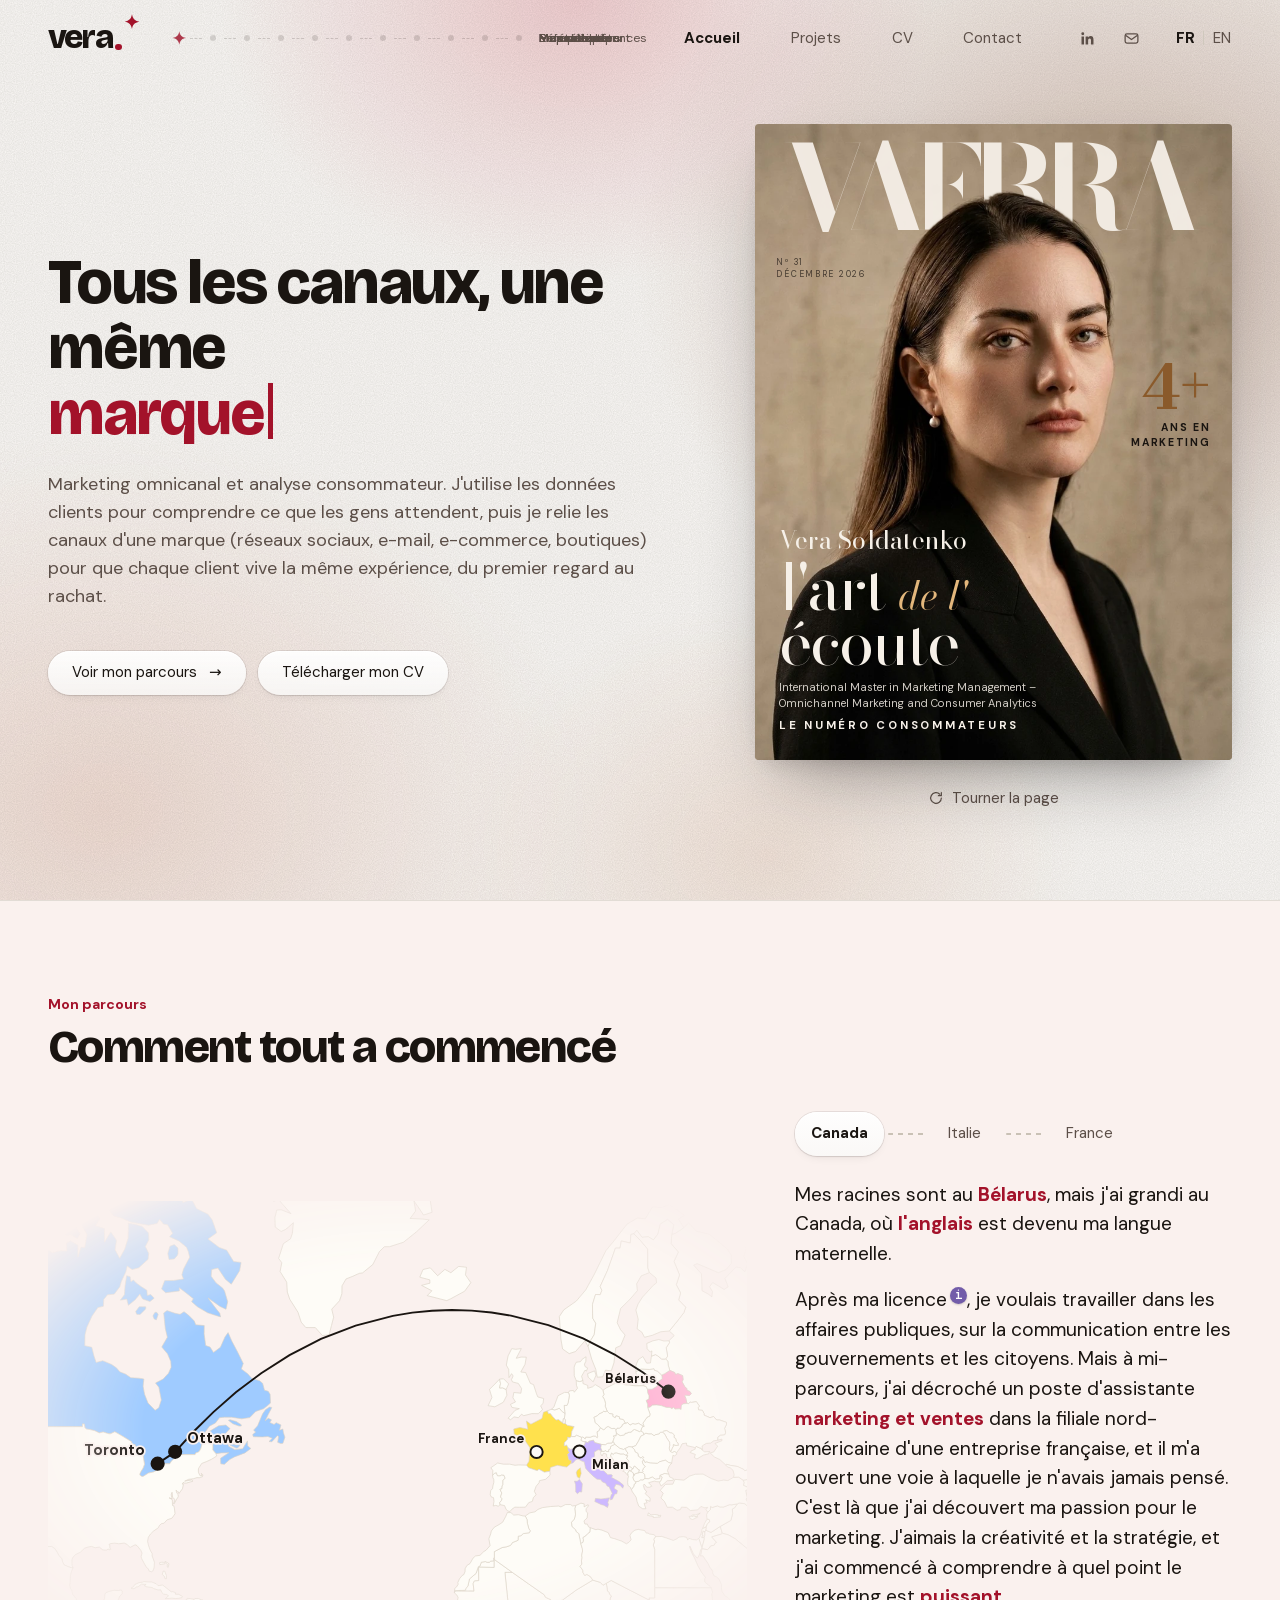
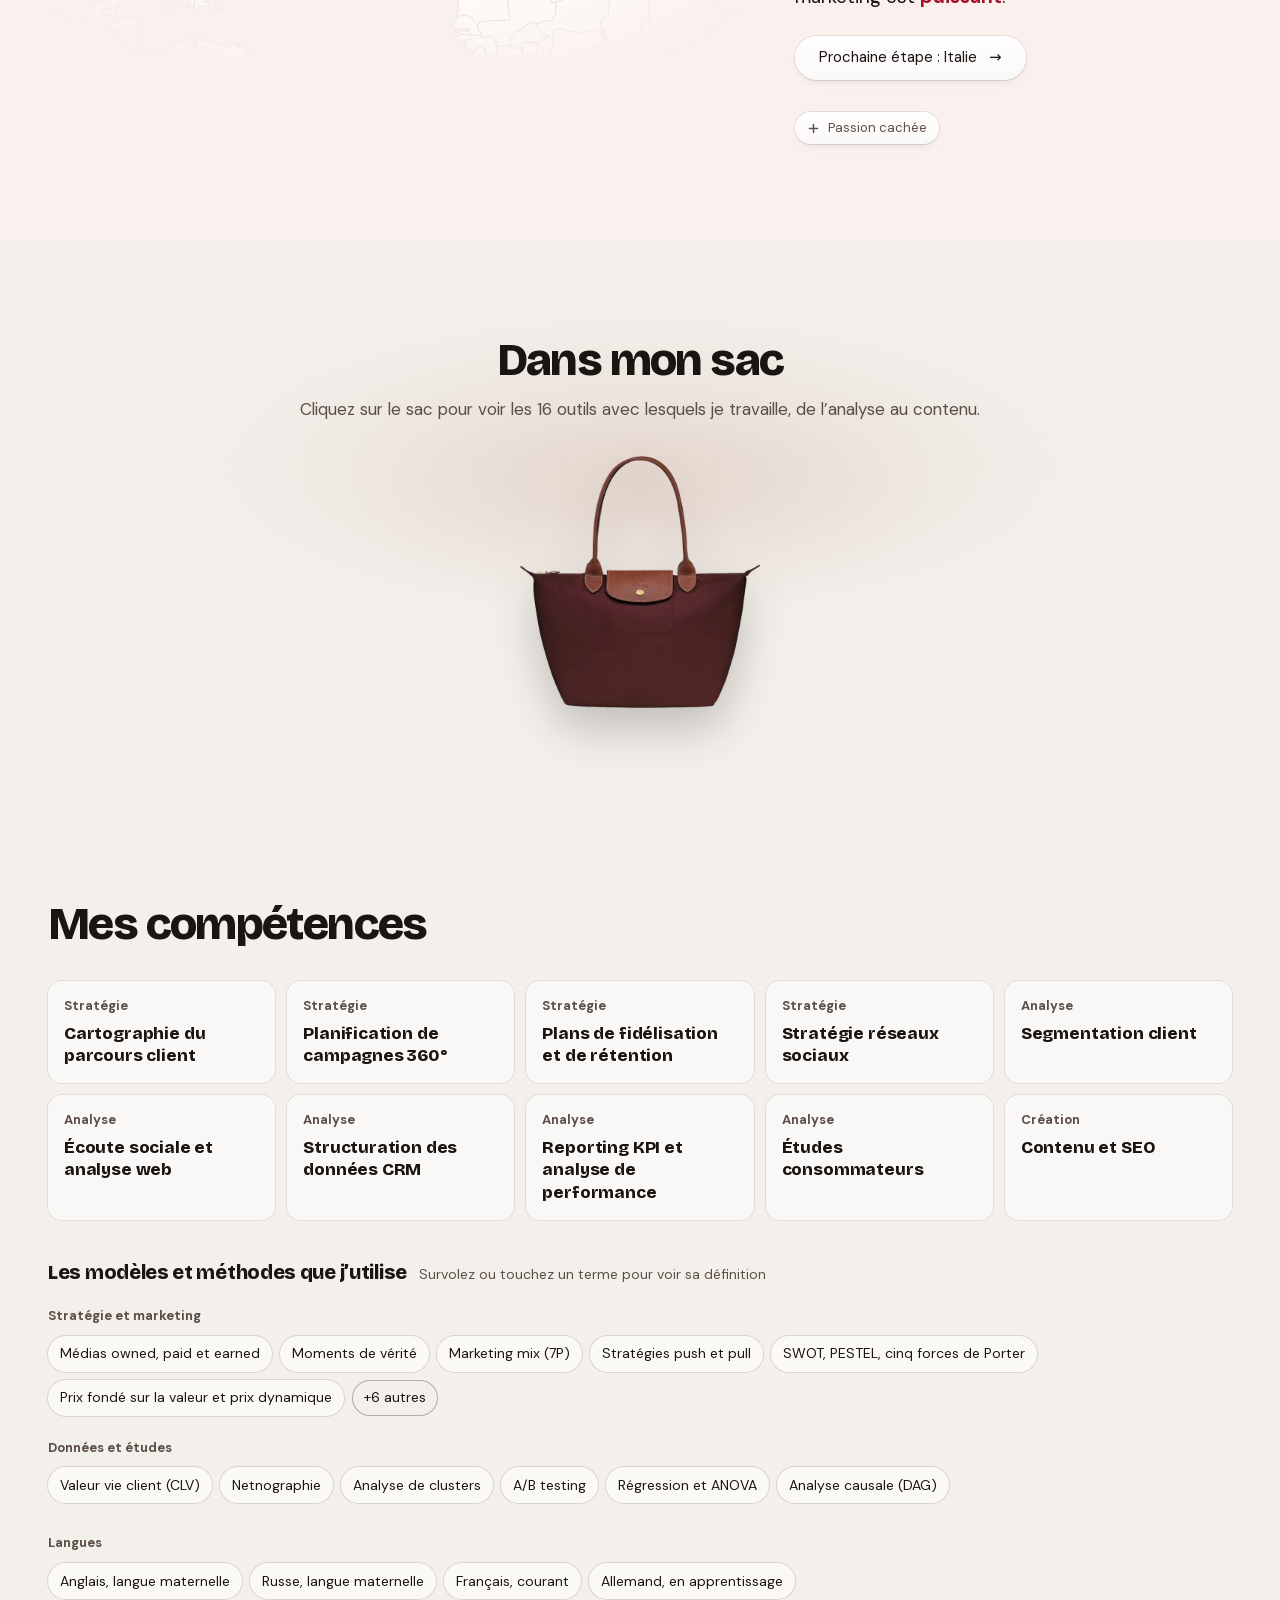
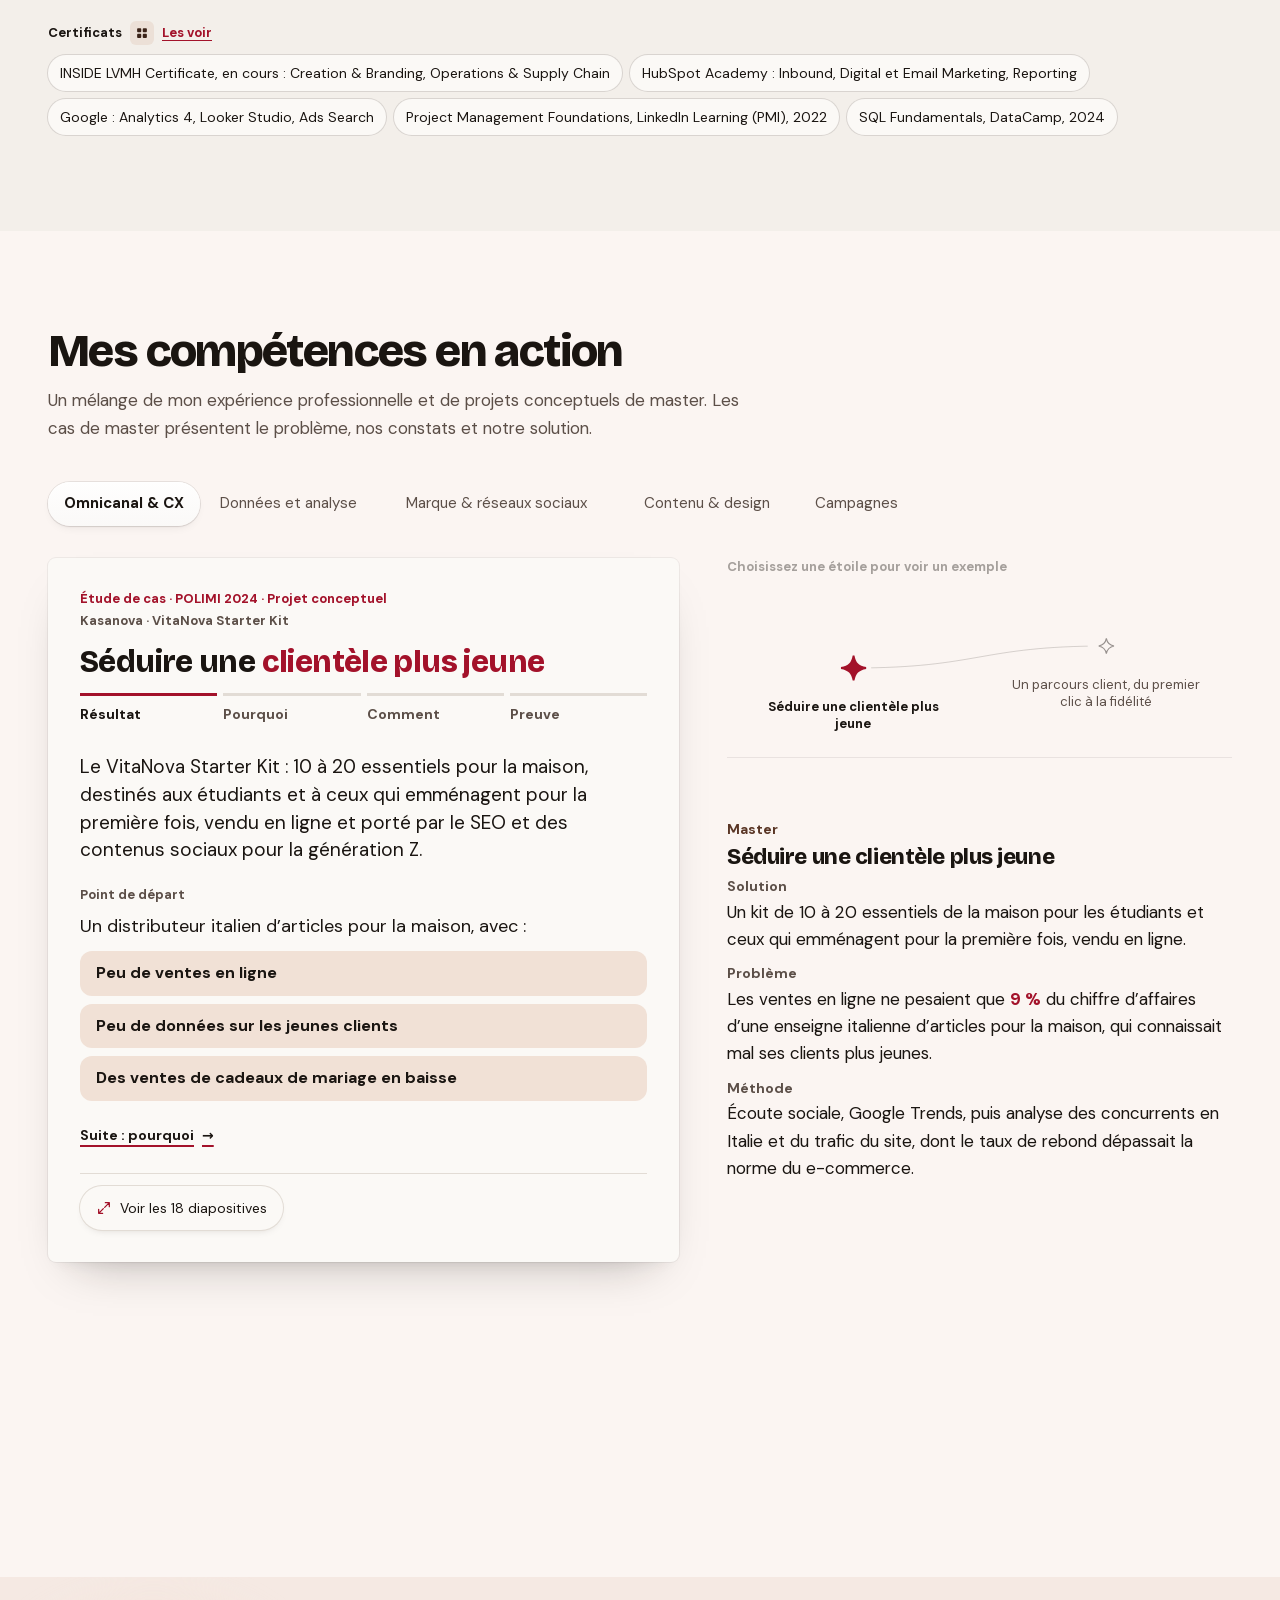
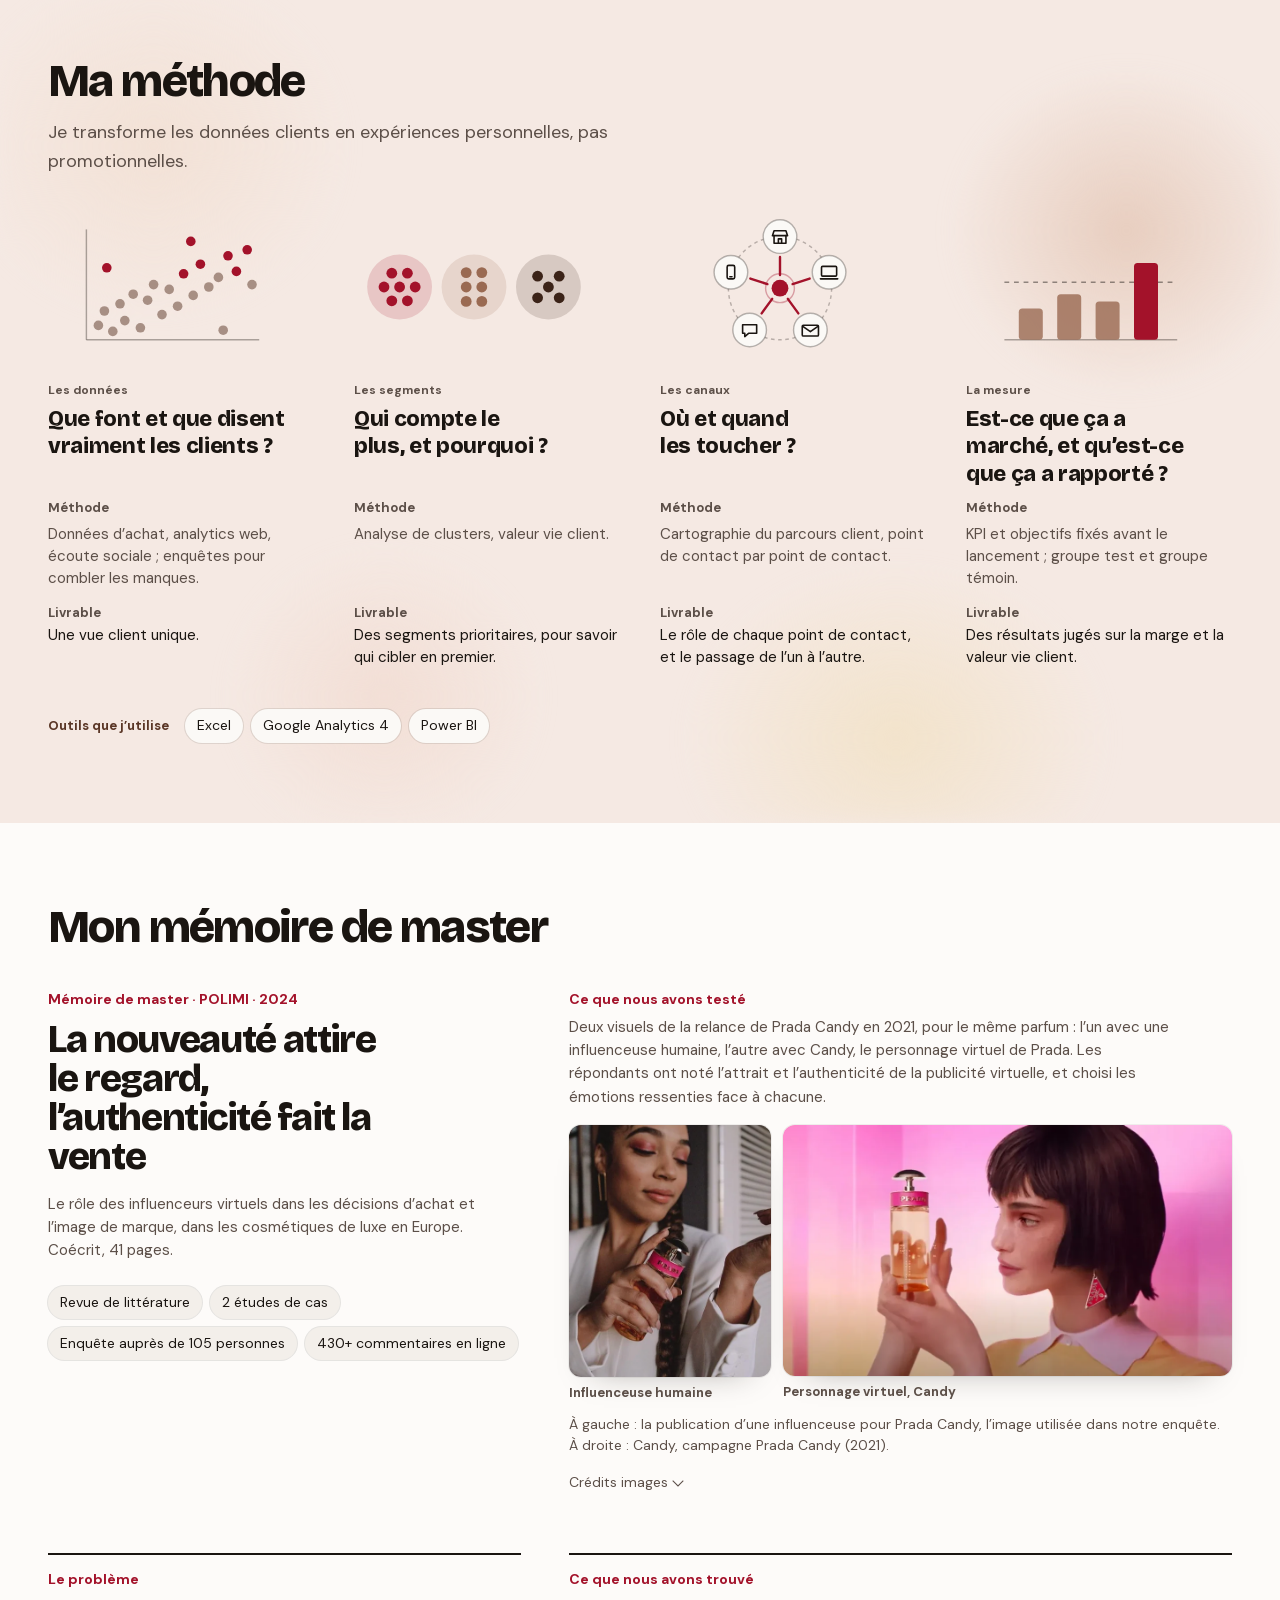
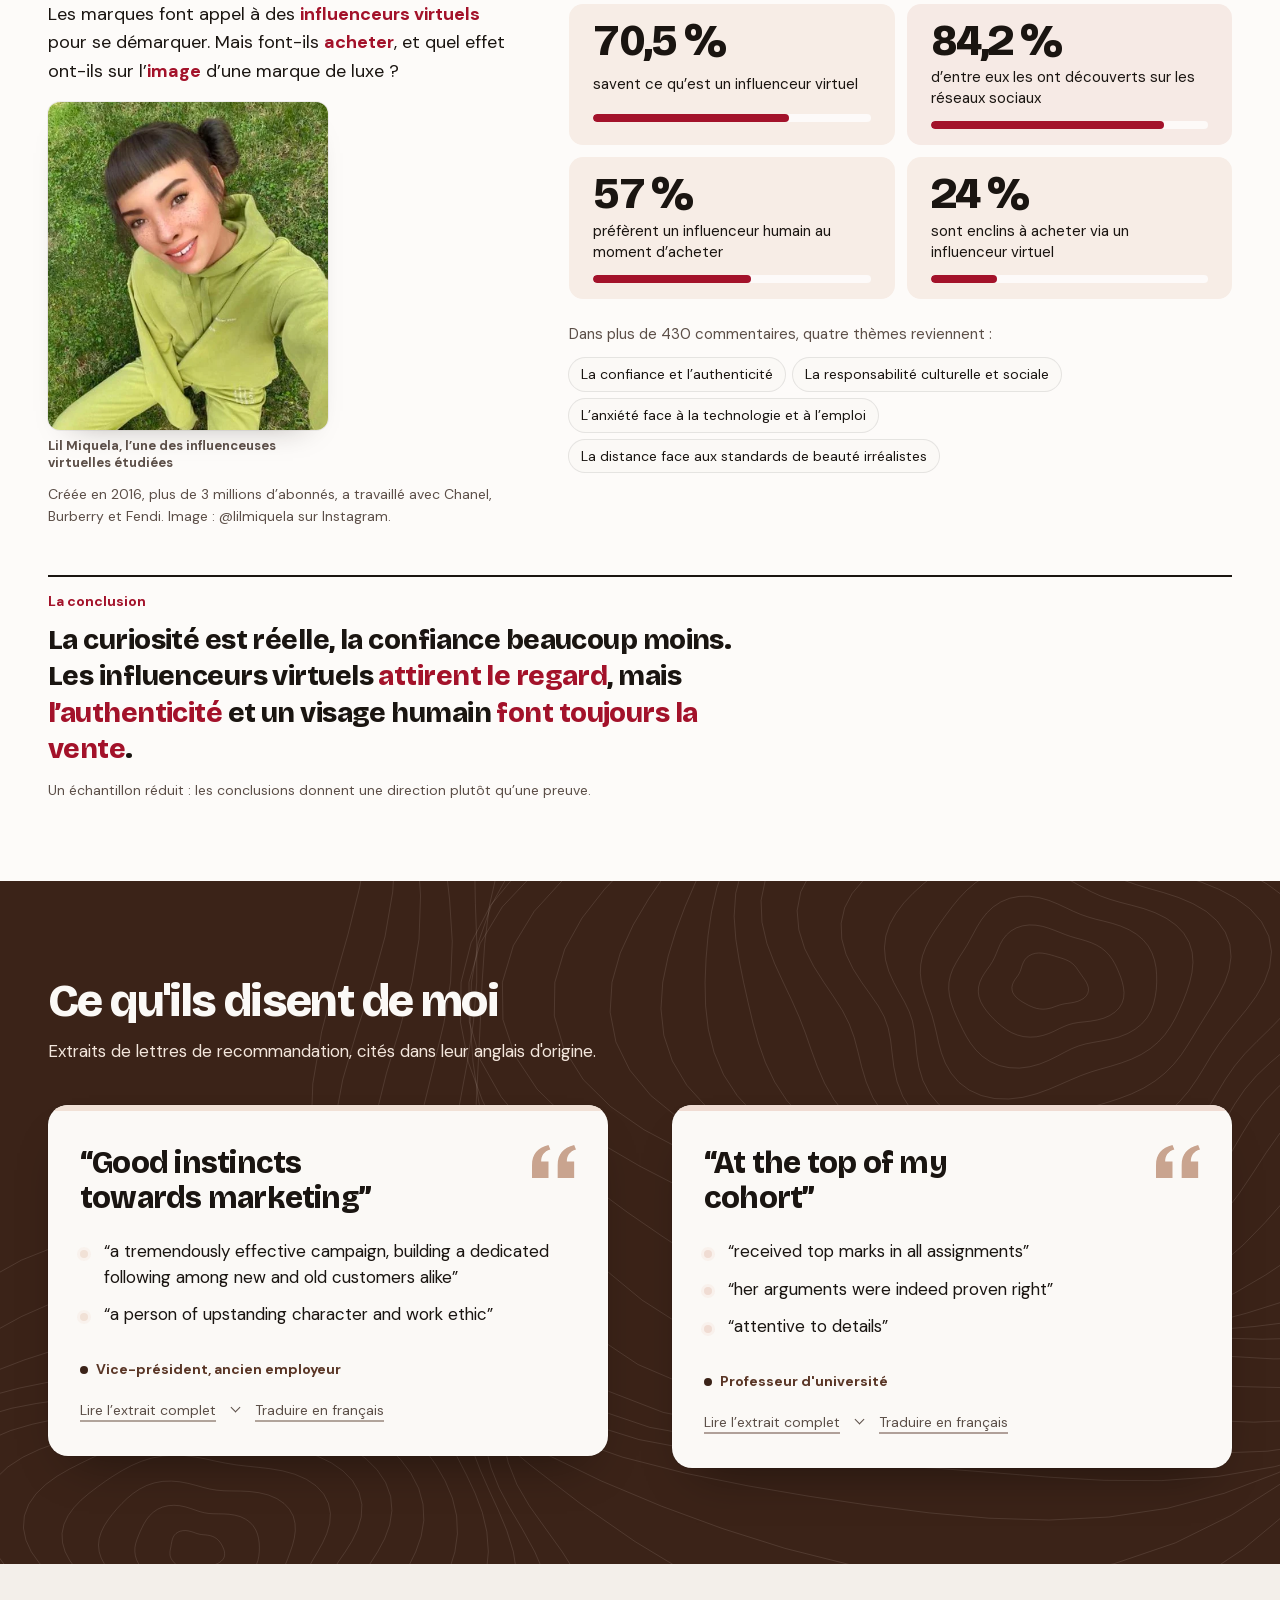
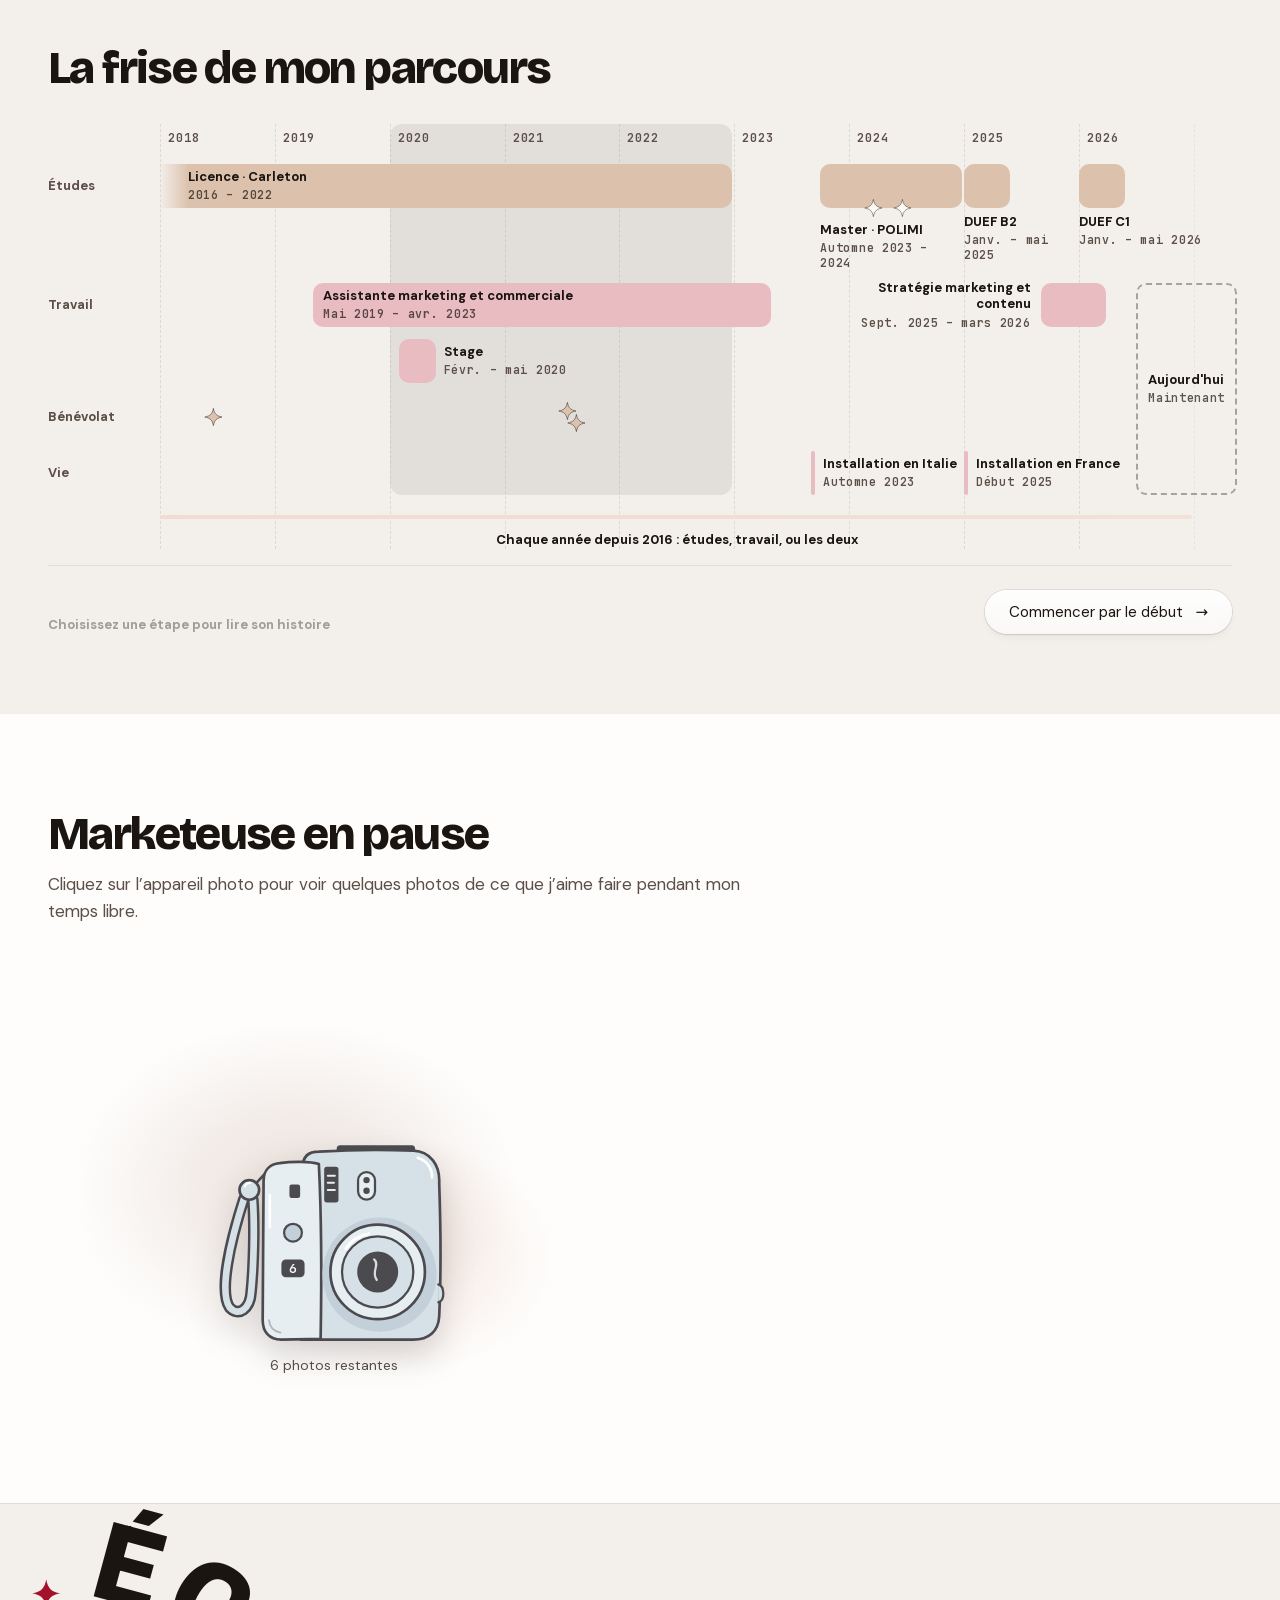
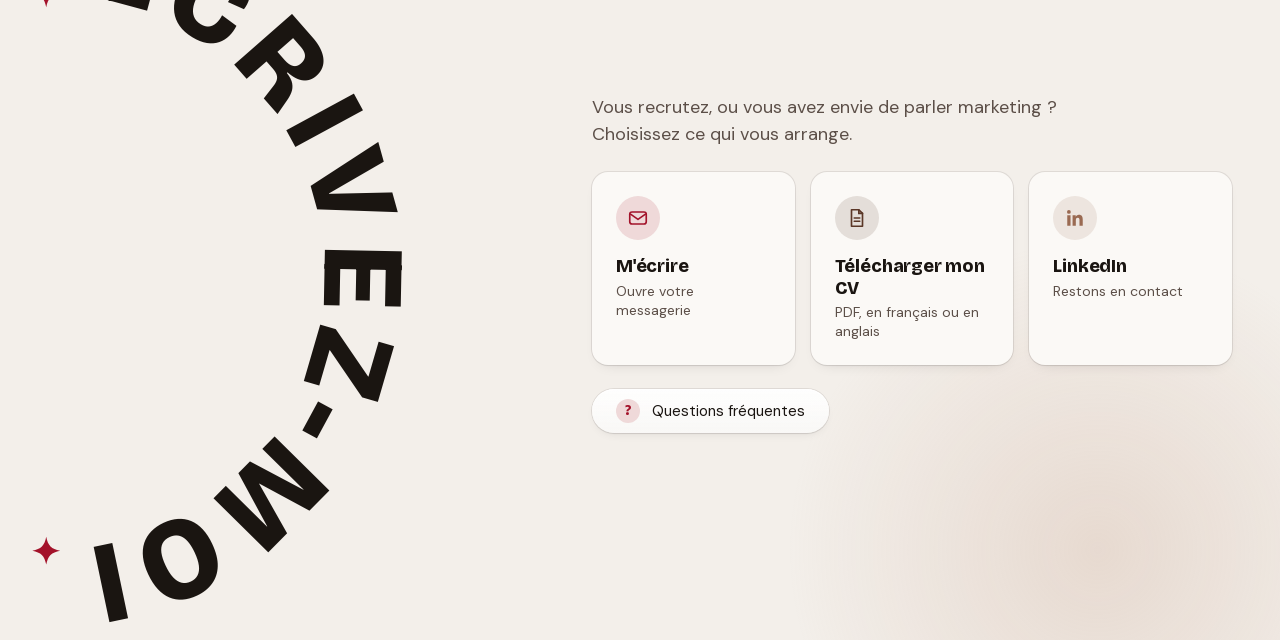
==== commit 53b6ddf8: "Merge luxury-repositioning: slides in Black Forest Co-Authored-By: Claude Opus 5.5 <noreply@anthropi" ====
--- a/index.html
+++ b/index.html
@@ -157,55 +157,55 @@
         <h2 class="path-title" id="workTitle" data-en="Skills in action" data-fr="Mes compétences en action">Mes compétences en action</h2><p class="sx-lede" data-en="A mix of my work experience and concept projects from my master’s. The master’s cases show the problem, what we found and our solution." data-fr="Un mélange de mon expérience professionnelle et de projets conceptuels de master. Les cas de master présentent le problème, nos constats et notre solution.">Un mélange de mon expérience professionnelle et de projets conceptuels de master. Les cas de master présentent le problème, nos constats et notre solution.</p><p class="sx-lede sx-lede-m"><span data-en="One star per area. Each project opens in full, with its case study or slides." data-fr="Une étoile par domaine. Chaque projet s'ouvre en entier, avec son étude de cas ou ses diapositives.">Une étoile par domaine. Chaque projet s'ouvre en entier, avec son étude de cas ou ses diapositives.</span></p>
         <div class="sk">
           <div class="sk-tabs" role="tablist" aria-labelledby="workTitle"><button type="button" class="sk-tab" role="tab" id="skTab0" aria-controls="skPanel0" aria-selected="true"><span data-en="Omnichannel &amp; CX" data-fr="Omnicanal &amp; CX">Omnicanal &amp; CX</span></button><button type="button" class="sk-tab" role="tab" id="skTab1" aria-controls="skPanel1" aria-selected="false" tabindex="-1"><span data-en="Client data &amp; analytics" data-fr="Données et analyse">Données et analyse</span></button><button type="button" class="sk-tab" role="tab" id="skTab2" aria-controls="skPanel2" aria-selected="false" tabindex="-1"><span data-en="Brand &amp; social media" data-fr="Marque &amp; réseaux sociaux">Marque &amp; réseaux sociaux</span></button><button type="button" class="sk-tab" role="tab" id="skTab3" aria-controls="skPanel3" aria-selected="false" tabindex="-1"><span data-en="Content &amp; design" data-fr="Contenu &amp; design">Contenu &amp; design</span></button><button type="button" class="sk-tab" role="tab" id="skTab4" aria-controls="skPanel4" aria-selected="false" tabindex="-1"><span data-en="Campaigns" data-fr="Campagnes">Campagnes</span></button></div>
-          <div class="sk-panels"><div class="sk-panel sk-two" role="tabpanel" id="skPanel0" aria-labelledby="skTab0"><div class="sk-figcol"><div class="sk-stack"><figure class="sk-fig sk-case on"><div class="cs"><p class="cs-eyebrow"><span data-en="Case study · POLIMI 2024 · Concept project" data-fr="Étude de cas · POLIMI 2024 · Projet conceptuel">Étude de cas · POLIMI 2024 · Projet conceptuel</span></p><p class="cs-brand"><span data-en="Kasanova · VitaNova Starter Kit" data-fr="Kasanova · VitaNova Starter Kit">Kasanova · VitaNova Starter Kit</span></p><p class="cs-title"><span data-en="Winning over a " data-fr="Séduire une ">Séduire une </span><span class="cs-hl" data-en="younger clientele" data-fr="clientèle plus jeune">clientèle plus jeune</span></p><div class="cs-steps"><button type="button" class="cs-step on" aria-pressed="true"><span data-en="Result" data-fr="Résultat">Résultat</span></button><button type="button" class="cs-step" aria-pressed="false"><span data-en="Why" data-fr="Pourquoi">Pourquoi</span></button><button type="button" class="cs-step" aria-pressed="false"><span data-en="How" data-fr="Comment">Comment</span></button><button type="button" class="cs-step" aria-pressed="false"><span data-en="Proof" data-fr="Preuve">Preuve</span></button></div><div class="cs-panes"><div class="cs-pane on"><p class="cs-lead cs-sol"><span data-en="The VitaNova Starter Kit: 10 to 20 home essentials for students and first-time movers, sold online and pushed through SEO and social content for Gen Z." data-fr="Le VitaNova Starter Kit : 10 à 20 essentiels pour la maison, destinés aux étudiants et à ceux qui emménagent pour la première fois, vendu en ligne et porté par le SEO et des contenus sociaux pour la génération Z.">Le VitaNova Starter Kit : 10 à 20 essentiels pour la maison, destinés aux étudiants et à ceux qui emménagent pour la première fois, vendu en ligne et porté par le SEO et des contenus sociaux pour la génération Z.</span></p><p class="cs-k"><span data-en="Starting point" data-fr="Point de départ">Point de départ</span></p><p class="cs-lead"><span data-en="An Italian homeware retailer with:" data-fr="Un distributeur italien d’articles pour la maison, avec :">Un distributeur italien d’articles pour la maison, avec :</span></p><ul class="cs-issues"><li><span data-en="Thin online sales" data-fr="Peu de ventes en ligne">Peu de ventes en ligne</span></li><li><span data-en="Little data on younger customers" data-fr="Peu de données sur les jeunes clients">Peu de données sur les jeunes clients</span></li><li><span data-en="Wedding-gift sales falling" data-fr="Des ventes de cadeaux de mariage en baisse">Des ventes de cadeaux de mariage en baisse</span></li></ul><button type="button" class="cs-next" data-go="1"><span data-en="Next: why" data-fr="Suite : pourquoi">Suite : pourquoi</span><span aria-hidden="true">→</span></button></div><div class="cs-pane"><p class="cs-k"><span data-en="What the data showed" data-fr="Ce que montrent les données">Ce que montrent les données</span></p><ul class="cs-stats"><li><span class="cs-num" data-en="9%" data-fr="9 %">9 %</span><span class="cs-lab" data-en="of revenue from online sales, against 91% from stores" data-fr="du chiffre d’affaires vient des ventes en ligne, contre 91 % en magasin">du chiffre d’affaires vient des ventes en ligne, contre 91 % en magasin</span><div class="dv"><div class="dv-split" role="img" aria-label="Chiffre d’affaires : en ligne 9 %, magasins 91 %" data-aria-fr="Chiffre d’affaires : en ligne 9 %, magasins 91 %" data-aria-en="Revenue: online 9%, stores 91%"><span class="dv-seg dv-hi" style="--v:9"></span><span class="dv-seg" style="--v:91"><span data-en="91% stores" data-fr="91 % magasins">91 % magasins</span></span></div><p class="dv-leg"><span class="dv-li"><i class="dv-key dv-hi"></i><span data-en="Online" data-fr="En ligne">En ligne</span></span><span class="dv-li"><i class="dv-key"></i><span data-en="Stores" data-fr="Magasins">Magasins</span></span></p></div></li><li><span class="cs-num" data-en="49%" data-fr="49 %">49 %</span><span class="cs-lab" data-en="website bounce rate, above the 20 to 45% e-commerce benchmark (Similarweb, Adobe)" data-fr="de taux de rebond sur le site, au-dessus de la norme e-commerce de 20 à 45 % (Similarweb, Adobe)">de taux de rebond sur le site, au-dessus de la norme e-commerce de 20 à 45 % (Similarweb, Adobe)</span><div class="dv"><span class="dv-meter" role="img" aria-label="Taux de rebond : 49 % des visites" data-aria-en="Bounce rate: 49% of visits" data-aria-fr="Taux de rebond : 49 % des visites"><i style="--v:49%"></i></span></div></li><li><span class="cs-num" data-en="15%" data-fr="15 %">15 %</span><span class="cs-lab" data-en="of website visitors are aged 18 to 24" data-fr="des visiteurs du site ont entre 18 et 24 ans">des visiteurs du site ont entre 18 et 24 ans</span><div class="dv"><span class="dv-meter" role="img" aria-label="Visiteurs de 18 à 24 ans : 15 %" data-aria-en="Visitors aged 18 to 24: 15%" data-aria-fr="Visiteurs de 18 à 24 ans : 15 %"><i style="--v:15%"></i></span></div></li></ul><button type="button" class="cs-next" data-go="2"><span data-en="Next: how" data-fr="Suite : comment">Suite : comment</span><span aria-hidden="true">→</span></button></div><div class="cs-pane"><ol class="cs-flow"><li><span data-en="Set two objectives: engagement and loyalty, and sales from a new market" data-fr="Deux objectifs fixés : engagement et fidélité, et ventes sur un nouveau marché">Deux objectifs fixés : engagement et fidélité, et ventes sur un nouveau marché</span></li><li><span data-en="Listened to social media and checked Google Trends" data-fr="Écoute des réseaux sociaux et lecture de Google Trends">Écoute des réseaux sociaux et lecture de Google Trends</span></li><li><span data-en="Analysed competitors in Italy and the website’s traffic" data-fr="Analyse des concurrents en Italie et du trafic du site">Analyse des concurrents en Italie et du trafic du site</span></li><li><span data-en="Mapped a customer journey for demand generation" data-fr="Cartographie d’un parcours client pour générer de la demande">Cartographie d’un parcours client pour générer de la demande</span></li></ol><p class="cs-part"><span data-en="Similarweb · Brand24 · Google Trends" data-fr="Similarweb · Brand24 · Google Trends">Similarweb · Brand24 · Google Trends</span></p><button type="button" class="cs-next" data-go="3"><span data-en="Next: proof" data-fr="Suite : preuve">Suite : preuve</span><span aria-hidden="true">→</span></button></div><div class="cs-pane"><p class="cs-k"><span data-en="How I would measure it" data-fr="Comment je le mesurerais">Comment je le mesurerais</span></p><p class="sk-tools"><span data-en="Kit sales and margin" data-fr="Ventes et marge du kit">Ventes et marge du kit</span><span data-en="Online share of revenue" data-fr="Part du chiffre d’affaires en ligne">Part du chiffre d’affaires en ligne</span><span data-en="New customers aged 18 to 24" data-fr="Nouveaux clients de 18 à 24 ans">Nouveaux clients de 18 à 24 ans</span><span data-en="Conversion rate" data-fr="Taux de conversion">Taux de conversion</span><span data-en="Bounce rate" data-fr="Taux de rebond">Taux de rebond</span><span data-en="Customer lifetime value" data-fr="Valeur vie client">Valeur vie client</span></p><p class="cs-note"><span data-en="Not launched, so these are the numbers I would track." data-fr="Projet non lancé, voici donc les chiffres que je suivrais.">Projet non lancé, voici donc les chiffres que je suivrais.</span></p></div></div><div class="cs-foot"><button type="button" class="cs-slides"><svg viewBox="0 0 24 24" aria-hidden="true" focusable="false"><path d="M14 4h6v6M10 20H4v-6M20 4l-7 7M4 20l7-7" fill="none" stroke="currentColor" stroke-width="1.9" stroke-linecap="round" stroke-linejoin="round"/></svg><span data-en="View the 18 slides" data-fr="Voir les 18 diapositives">Voir les 18 diapositives</span></button></div></div><div class="sk-deck cs-deck" hidden><div class="deck-track"><img src="img/deck-kasanova-01.webp?v=3" width="1600" height="900" decoding="async" class="on" alt="Couverture : Kasanova, proposition du VitaNova Starter Kit, cours Tools for Omnichannel Marketing" data-alt-en="Cover: Kasanova, proposal for the VitaNova Starter Kit, Tools for Omnichannel Marketing" data-alt-fr="Couverture : Kasanova, proposition du VitaNova Starter Kit, cours Tools for Omnichannel Marketing">
-<img src="img/deck-kasanova-02.webp?v=3" width="1600" height="900" loading="lazy" decoding="async" alt="Synthèse : résumé, indicateurs clés (9 % du chiffre d&#x27;affaires en ligne, environ 50 % de rebond), tendances, objectifs, solution, données et outils" data-alt-en="Overview: executive summary, key metrics (9% of revenue online, about 50% bounce rate), market trends, objectives, solution, data and tools" data-alt-fr="Synthèse : résumé, indicateurs clés (9 % du chiffre d&#x27;affaires en ligne, environ 50 % de rebond), tendances, objectifs, solution, données et outils">
-<img src="img/deck-kasanova-03.webp?v=3" width="1600" height="900" loading="lazy" decoding="async" alt="Analyse du problème : les magasins font 91 % du chiffre d&#x27;affaires contre 9 % en ligne ; les listes de mariage reculent" data-alt-en="Problem analysis: stores bring 91% of revenue against 9% online; wedding gift sales are falling" data-alt-fr="Analyse du problème : les magasins font 91 % du chiffre d&#x27;affaires contre 9 % en ligne ; les listes de mariage reculent">
-<img src="img/deck-kasanova-04.webp?v=3" width="1600" height="900" loading="lazy" decoding="async" alt="Objectifs : engagement et fidélité ; reconquérir des ventes avec un nouveau marché" data-alt-en="Objectives: drive engagement and loyalty; recover sales through a new market" data-alt-fr="Objectifs : engagement et fidélité ; reconquérir des ventes avec un nouveau marché">
-<img src="img/deck-kasanova-05.webp?v=3" width="1600" height="900" loading="lazy" decoding="async" alt="Analyse concurrentielle en Italie : Kasanova, IKEA, Casa et Zara Home par prix, offre, magasins, part de marché et chiffre d&#x27;affaires" data-alt-en="Competitor analysis in Italy: Kasanova, IKEA, Casa and Zara Home by price, offer, stores, market share and revenue" data-alt-fr="Analyse concurrentielle en Italie : Kasanova, IKEA, Casa et Zara Home par prix, offre, magasins, part de marché et chiffre d&#x27;affaires">
-<img src="img/deck-kasanova-06.webp?v=3" width="1600" height="900" loading="lazy" decoding="async" alt="Analyse du site : 844K visites uniques par mois, 49,19 % de rebond, 4,41 pages par visite, démographie et centres d&#x27;intérêt" data-alt-en="Website analysis: 844K unique visits a month, 49.19% bounce rate, 4.41 pages per visit, demographics and visitor topics" data-alt-fr="Analyse du site : 844K visites uniques par mois, 49,19 % de rebond, 4,41 pages par visite, démographie et centres d&#x27;intérêt">
-<img src="img/deck-kasanova-07.webp?v=3" width="1600" height="900" loading="lazy" decoding="async" alt="Parcours client en génération de demande : trois étapes, ce que fait le client et ce que fait Kasanova" data-alt-en="Customer journey for demand generation: three steps, what the customer does and what Kasanova does" data-alt-fr="Parcours client en génération de demande : trois étapes, ce que fait le client et ce que fait Kasanova">
-<img src="img/deck-kasanova-08.webp?v=3" width="1600" height="900" loading="lazy" decoding="async" alt="La solution : le besoin des étudiants et des primo-emménagés, et l&#x27;opportunité pour Kasanova" data-alt-en="Solution overview: what students and first-time movers need, and the opportunity for Kasanova" data-alt-fr="La solution : le besoin des étudiants et des primo-emménagés, et l&#x27;opportunité pour Kasanova">
-<img src="img/deck-kasanova-09.webp?v=3" width="1600" height="900" loading="lazy" decoding="async" alt="Le kit : 20 essentiels par pièce, pour 99,99 euros" data-alt-en="The kit: 20 essential items by room, for 99.99 euros" data-alt-fr="Le kit : 20 essentiels par pièce, pour 99,99 euros">
-<img src="img/deck-kasanova-10.webp?v=3" width="1600" height="900" loading="lazy" decoding="async" alt="Le fonctionnement du kit : pour un nouveau logement, personnalisé, un prix juste, extensible, omnicanal" data-alt-en="How the kit works: made for a new home, personalised, priced for value, room to grow, omnichannel by design" data-alt-fr="Le fonctionnement du kit : pour un nouveau logement, personnalisé, un prix juste, extensible, omnicanal">
-<img src="img/deck-kasanova-11.webp?v=3" width="1600" height="900" loading="lazy" decoding="async" alt="Réponses aux enjeux : personnaliser l&#x27;expérience, attirer les générations Y et Z, unifier les achats en ligne et en magasin" data-alt-en="Challenge solutions: personalising the experience, attracting Gen Y and Z, unifying online and offline shopping" data-alt-fr="Réponses aux enjeux : personnaliser l&#x27;expérience, attirer les générations Y et Z, unifier les achats en ligne et en magasin">
-<img src="img/deck-kasanova-12.webp?v=3" width="1600" height="900" loading="lazy" decoding="async" alt="Sources de données : CRM, données secondaires, mots-clés SEO, écoute sociale, analytics e-commerce et réseaux sociaux" data-alt-en="Data sources: CRM data, secondary data, SEO keywords, social listening, e-commerce and social analytics" data-alt-fr="Sources de données : CRM, données secondaires, mots-clés SEO, écoute sociale, analytics e-commerce et réseaux sociaux">
-<img src="img/deck-kasanova-13.webp?v=3" width="1600" height="900" loading="lazy" decoding="async" alt="Indicateurs clés le long du tunnel : notoriété, engagement, achat et fidélisation" data-alt-en="Key metrics along the funnel: awareness, engagement, purchase and retention" data-alt-fr="Indicateurs clés le long du tunnel : notoriété, engagement, achat et fidélisation">
-<img src="img/deck-kasanova-14.webp?v=3" width="1600" height="900" loading="lazy" decoding="async" alt="Amélioration des indicateurs : valeurs actuelles, objectifs, références et actions pour cinq indicateurs" data-alt-en="Metrics improvement: current values, targets, benchmarks and actions for five metrics" data-alt-fr="Amélioration des indicateurs : valeurs actuelles, objectifs, références et actions pour cinq indicateurs">
-<img src="img/deck-kasanova-15.webp?v=3" width="1600" height="900" loading="lazy" decoding="async" alt="Deux autres indicateurs : notoriété spontanée et valeur vie client" data-alt-en="Two more metrics: top-of-mind brand awareness and customer lifetime value" data-alt-fr="Deux autres indicateurs : notoriété spontanée et valeur vie client">
-<img src="img/deck-kasanova-16.webp?v=3" width="1600" height="900" loading="lazy" decoding="async" alt="Conclusion et pistes de développement" data-alt-en="Conclusion and areas of future expansion" data-alt-fr="Conclusion et pistes de développement">
-<img src="img/deck-kasanova-17.webp?v=3" width="1600" height="900" loading="lazy" decoding="async" alt="Calendrier de lancement, de juin à février : préparation, notoriété, lancement à la rentrée, engagement et fidélisation, bilan ; une ligne par canal (données et CRM, site et SEO, TikTok et Instagram, partenaires, magasins) et les points d’étape KPI" data-alt-en="Launch calendar, June to February: prepare, awareness, launch in the move-in season, engage and retain, review; one row per channel (data and CRM, website and SEO, TikTok and Instagram, partners, stores) and the KPI checkpoints" data-alt-fr="Calendrier de lancement, de juin à février : préparation, notoriété, lancement à la rentrée, engagement et fidélisation, bilan ; une ligne par canal (données et CRM, site et SEO, TikTok et Instagram, partenaires, magasins) et les points d’étape KPI">
-<img src="img/deck-kasanova-18.webp?v=3" width="1600" height="900" loading="lazy" decoding="async" alt="Merci, et les sources" data-alt-en="Thank you, and the sources" data-alt-fr="Merci, et les sources"></div><div class="deck-nav"><button type="button" class="deck-btn" data-dir="-1" aria-label="Diapositive précédente" data-aria-en="Previous slide" data-aria-fr="Diapositive précédente">←</button><span class="deck-count" aria-live="polite">1 / 7</span><button type="button" class="deck-btn" data-dir="1" aria-label="Diapositive suivante" data-aria-en="Next slide" data-aria-fr="Diapositive suivante">→</button></div></div></figure><figure class="sk-fig sk-case"><div class="cs"><p class="cs-eyebrow"><span data-en="Case study · POLIMI 2024 · Concept project" data-fr="Étude de cas · POLIMI 2024 · Projet conceptuel">Étude de cas · POLIMI 2024 · Projet conceptuel</span></p><p class="cs-brand"><span data-en="Grocery Now · Customer journey" data-fr="Grocery Now · Parcours client">Grocery Now · Parcours client</span></p><p class="cs-title"><span data-en="From first click to " data-fr="Du premier clic à une ">Du premier clic à une </span><span class="cs-hl" data-en="lasting loyalty" data-fr="fidélité durable">fidélité durable</span></p><div class="cs-steps"><button type="button" class="cs-step on" aria-pressed="true"><span data-en="Result" data-fr="Résultat">Résultat</span></button><button type="button" class="cs-step" aria-pressed="false"><span data-en="Why" data-fr="Pourquoi">Pourquoi</span></button><button type="button" class="cs-step" aria-pressed="false"><span data-en="How" data-fr="Comment">Comment</span></button><button type="button" class="cs-step" aria-pressed="false"><span data-en="Proof" data-fr="Preuve">Preuve</span></button></div><div class="cs-panes"><div class="cs-pane on"><p class="cs-lead cs-sol"><span data-en="A six-step omnichannel journey: retargeting, a personalised page, a loyalty programme, in-store offers and AI recommendations." data-fr="Un parcours omnicanal en six étapes : retargeting, une page personnalisée, un programme de fidélité, des offres en magasin et des recommandations par l’IA.">Un parcours omnicanal en six étapes : retargeting, une page personnalisée, un programme de fidélité, des offres en magasin et des recommandations par l’IA.</span></p><p class="cs-k"><span data-en="Starting point" data-fr="Point de départ">Point de départ</span></p><p class="cs-lead"><span data-en="Shoppers use four channels, but the channels don’t share what they know about them:" data-fr="Les clients passent par quatre canaux, qui ne partagent pas entre eux ce qu’ils savent de chacun :">Les clients passent par quatre canaux, qui ne partagent pas entre eux ce qu’ils savent de chacun :</span></p><ul class="cs-chan"><li><span class="cs-q" aria-hidden="true">?</span><span data-en="Website" data-fr="Site">Site</span></li><li><span class="cs-q" aria-hidden="true">?</span><span data-en="App" data-fr="Appli">Appli</span></li><li><span class="cs-q" aria-hidden="true">?</span><span data-en="Email" data-fr="E-mail">E-mail</span></li><li><span class="cs-q" aria-hidden="true">?</span><span data-en="Store" data-fr="Magasin">Magasin</span></li></ul><button type="button" class="cs-next" data-go="1"><span data-en="Next: why" data-fr="Suite : pourquoi">Suite : pourquoi</span><span aria-hidden="true">→</span></button></div><div class="cs-pane"><p class="cs-k"><span data-en="What we mapped" data-fr="Ce que nous avons cartographié">Ce que nous avons cartographié</span></p><ul class="cs-stats"><li><span class="cs-num" data-en="6" data-fr="6">6</span><span class="cs-lab" data-en="moments where the retailer can step in, from first visit to loyalty" data-fr="moments où l’enseigne peut intervenir, de la première visite à la fidélité">moments où l’enseigne peut intervenir, de la première visite à la fidélité</span></li><li><span class="cs-num" data-en="4" data-fr="4">4</span><span class="cs-lab" data-en="families of data: personal, behavioural, app and web, unified" data-fr="familles de données : personnelles, comportementales, appli et web, unifiées">familles de données : personnelles, comportementales, appli et web, unifiées</span></li><li><span class="cs-num" data-en="1" data-fr="1">1</span><span class="cs-lab" data-en="profile linking the online account and the in-store loyalty card" data-fr="profil qui relie le compte en ligne et la carte de fidélité en magasin">profil qui relie le compte en ligne et la carte de fidélité en magasin</span></li></ul><button type="button" class="cs-next" data-go="2"><span data-en="Next: how" data-fr="Suite : comment">Suite : comment</span><span aria-hidden="true">→</span></button></div><div class="cs-pane"><ol class="cs-flow"><li><span data-en="Followed one shopper, Sean, through six moments" data-fr="Suivi d’un client, Sean, sur six moments">Suivi d’un client, Sean, sur six moments</span></li><li><span data-en="Wrote what he does and what marketing does at each step" data-fr="Ce qu’il fait et ce que fait le marketing, à chaque étape">Ce qu’il fait et ce que fait le marketing, à chaque étape</span></li><li><span data-en="Listed the data each step needs" data-fr="Les données nécessaires à chaque étape">Les données nécessaires à chaque étape</span></li><li><span data-en="Showed where AI helps, from predictive insights to automation" data-fr="Les apports de l’IA, des prévisions à l’automatisation">Les apports de l’IA, des prévisions à l’automatisation</span></li></ol><p class="cs-part"><span data-en="Salesforce" data-fr="Salesforce">Salesforce</span></p><button type="button" class="cs-next" data-go="3"><span data-en="Next: proof" data-fr="Suite : preuve">Suite : preuve</span><span aria-hidden="true">→</span></button></div><div class="cs-pane"><p class="cs-k"><span data-en="How I would measure it" data-fr="Comment je le mesurerais">Comment je le mesurerais</span></p><p class="sk-tools"><span data-en="Share of identified shoppers" data-fr="Part des clients identifiés">Part des clients identifiés</span><span data-en="Conversion rate" data-fr="Taux de conversion">Taux de conversion</span><span data-en="Loyalty sign-ups" data-fr="Inscriptions fidélité">Inscriptions fidélité</span><span data-en="Repeat purchases" data-fr="Achats récurrents">Achats récurrents</span><span data-en="Email click-through" data-fr="Taux de clic des e-mails">Taux de clic des e-mails</span></p><p class="cs-note"><span data-en="Not launched, so these are the numbers I would track." data-fr="Projet non lancé, voici donc les chiffres que je suivrais.">Projet non lancé, voici donc les chiffres que je suivrais.</span></p></div></div><div class="cs-foot"><button type="button" class="cs-slides"><svg viewBox="0 0 24 24" aria-hidden="true" focusable="false"><path d="M14 4h6v6M10 20H4v-6M20 4l-7 7M4 20l7-7" fill="none" stroke="currentColor" stroke-width="1.9" stroke-linecap="round" stroke-linejoin="round"/></svg><span data-en="View the 6 slides" data-fr="Voir les 6 diapositives">Voir les 6 diapositives</span></button></div></div><div class="sk-deck cs-deck" hidden><div class="deck-track"><img src="img/deck-grocery-01.webp?v=3" width="1600" height="900" decoding="async" class="on" alt="Couverture : Grocery Now, le parcours client de bout en bout, Salesforce, mai 2024" data-alt-en="Cover: Grocery Now, the customer journey end to end, Salesforce, May 2024" data-alt-fr="Couverture : Grocery Now, le parcours client de bout en bout, Salesforce, mai 2024">
-<img src="img/deck-grocery-02.webp" width="1600" height="900" loading="lazy" decoding="async" alt="Le parcours : six moments avec Sean, ce qu&#x27;il fait et ce que fait l&#x27;équipe marketing à chaque étape" data-alt-en="The journey: six moments with Sean, what he does and what the marketing team does at each step" data-alt-fr="Le parcours : six moments avec Sean, ce qu&#x27;il fait et ce que fait l&#x27;équipe marketing à chaque étape">
-<img src="img/deck-grocery-03.webp" width="1600" height="900" loading="lazy" decoding="async" alt="Les données nécessaires : personnelles et démographiques, comportementales, app et web, et unification" data-alt-en="The data each step needs: personal and demographic, behavioural, app and web, and unification" data-alt-fr="Les données nécessaires : personnelles et démographiques, comportementales, app et web, et unification">
-<img src="img/deck-grocery-04.webp" width="1600" height="900" loading="lazy" decoding="async" alt="Les enseignements visés : comportements en ligne et en magasin, promotions, marques préférées, points de friction, efficacité des campagnes, valeur vie client" data-alt-en="Insights to gain: online and in-store behaviour, promotions, brand preferences, pain points, campaign effectiveness, lifetime value" data-alt-fr="Les enseignements visés : comportements en ligne et en magasin, promotions, marques préférées, points de friction, efficacité des campagnes, valeur vie client">
-<img src="img/deck-grocery-05.webp" width="1600" height="900" loading="lazy" decoding="async" alt="Actions d&#x27;engagement : recommandations personnalisées, campagnes email, promotions ciblées et offres de fidélité" data-alt-en="Engagement actions: personalised recommendations, email campaigns, tailored promotions and loyalty offers" data-alt-fr="Actions d&#x27;engagement : recommandations personnalisées, campagnes email, promotions ciblées et offres de fidélité">
-<img src="img/deck-grocery-06.webp" width="1600" height="900" loading="lazy" decoding="async" alt="L&#x27;apport de l&#x27;IA : analyse, prédiction, automatisation marketing, expérience personnalisée, et les bénéfices" data-alt-en="Where AI helps: analytics, predictive insights, marketing automation, personalised experience, and the benefits" data-alt-fr="L&#x27;apport de l&#x27;IA : analyse, prédiction, automatisation marketing, expérience personnalisée, et les bénéfices"></div><div class="deck-nav"><button type="button" class="deck-btn" data-dir="-1" aria-label="Diapositive précédente" data-aria-en="Previous slide" data-aria-fr="Diapositive précédente">←</button><span class="deck-count" aria-live="polite">1 / 4</span><button type="button" class="deck-btn" data-dir="1" aria-label="Diapositive suivante" data-aria-en="Next slide" data-aria-fr="Diapositive suivante">→</button></div></div></figure></div></div><div class="sk-body sk-rail"><span class="sk-rail-line" aria-hidden="true"></span><p class="sk-hint" aria-hidden="true"><span data-en="Pick a star to see an example" data-fr="Choisissez une étoile pour voir un exemple">Choisissez une étoile pour voir un exemple</span></p><span class="sk-star" aria-hidden="true"><svg viewBox="0 0 23 22" aria-hidden="true" focusable="false"><path d="M12 0c1.3 7 4.1 9.7 11 11-6.9 1.3-9.7 4.1-11 11-1.3-6.9-4.1-9.7-11-11 6.9-1.3 9.7-4 11-11z"/></svg></span><div class="sk-item on"><p class="sk-kick"><span data-en="Master&#x27;s" data-fr="Master">Master</span></p><h3 class="sk-h"><button type="button" class="sk-pick" aria-pressed="true"><span data-en="Winning over a younger clientele" data-fr="Séduire une clientèle plus jeune">Séduire une clientèle plus jeune</span></button></h3><p class="sk-txt"><span class="sk-pm sk-pm-s"><span class="sk-pm-k" data-en="Solution" data-fr="Solution">Solution</span><span data-en="A starter kit of 10 to 20 home essentials for students and first-time movers, sold online." data-fr="Un kit de 10 à 20 essentiels de la maison pour les étudiants et ceux qui emménagent pour la première fois, vendu en ligne.">Un kit de 10 à 20 essentiels de la maison pour les étudiants et ceux qui emménagent pour la première fois, vendu en ligne.</span></span><span class="sk-pm sk-pm-p"><span class="sk-pm-k" data-en="Problem" data-fr="Problème">Problème</span><span data-en="Online sales were only " data-fr="Les ventes en ligne ne pesaient que ">Les ventes en ligne ne pesaient que </span><span class="sk-num" style="--c:var(--w5)" data-en="9%" data-fr="9 %">9 %</span><span data-en=" of an Italian homeware retailer’s revenue, and it knew little about its younger customers." data-fr=" du chiffre d’affaires d’une enseigne italienne d’articles pour la maison, qui connaissait mal ses clients plus jeunes."> du chiffre d’affaires d’une enseigne italienne d’articles pour la maison, qui connaissait mal ses clients plus jeunes.</span></span><span class="sk-pm sk-pm-m"><span class="sk-pm-k" data-en="Method" data-fr="Méthode">Méthode</span><span data-en="Social listening, Google Trends, and a look at competitors in Italy and at the website’s traffic, where the bounce rate was above the e-commerce benchmark." data-fr="Écoute sociale, Google Trends, puis analyse des concurrents en Italie et du trafic du site, dont le taux de rebond dépassait la norme du e-commerce.">Écoute sociale, Google Trends, puis analyse des concurrents en Italie et du trafic du site, dont le taux de rebond dépassait la norme du e-commerce.</span></span></p></div><div class="sk-item"><p class="sk-kick"><span data-en="Master&#x27;s" data-fr="Master">Master</span></p><h3 class="sk-h"><button type="button" class="sk-pick" aria-pressed="false"><span data-en="A customer journey, from first click to loyalty" data-fr="Un parcours client, du premier clic à la fidélité">Un parcours client, du premier clic à la fidélité</span></button></h3><p class="sk-txt"><span class="sk-pm sk-pm-s"><span class="sk-pm-k" data-en="Solution" data-fr="Solution">Solution</span><span data-en="A six-step journey, from a retargeting ad and a personalised landing page to the loyalty programme, AI recommendations and a feedback email after purchase." data-fr="Un parcours en six étapes, d’une publicité de reciblage et d’une page d’atterrissage personnalisée jusqu’au programme de fidélité, aux recommandations par IA et à une demande d’avis après l’achat.">Un parcours en six étapes, d’une publicité de reciblage et d’une page d’atterrissage personnalisée jusqu’au programme de fidélité, aux recommandations par IA et à une demande d’avis après l’achat.</span></span><span class="sk-pm sk-pm-p"><span class="sk-pm-k" data-en="Problem" data-fr="Problème">Problème</span><span data-en="A grocery retailer couldn’t link what customers do online with what they buy in store, so new visitors stayed anonymous." data-fr="Une enseigne alimentaire ne pouvait pas relier ce que ses clients faisaient en ligne à ce qu’ils achetaient en magasin, si bien que les nouveaux visiteurs restaient anonymes.">Une enseigne alimentaire ne pouvait pas relier ce que ses clients faisaient en ligne à ce qu’ils achetaient en magasin, si bien que les nouveaux visiteurs restaient anonymes.</span></span><span class="sk-pm sk-pm-m"><span class="sk-pm-k" data-en="Method" data-fr="Méthode">Méthode</span><span data-en="We listed the data each step needs (personal, behavioural, and app or web data) and linked online accounts to in-store loyalty cards." data-fr="Nous avons listé les données nécessaires à chaque étape (personnelles, comportementales, application et web) et relié les comptes en ligne aux cartes de fidélité en magasin.">Nous avons listé les données nécessaires à chaque étape (personnelles, comportementales, application et web) et relié les comptes en ligne aux cartes de fidélité en magasin.</span></span></p></div></div></div><div class="sk-panel sk-two" role="tabpanel" id="skPanel1" aria-labelledby="skTab1" hidden><div class="sk-figcol"><div class="sk-stack"><figure class="sk-fig sk-case on"><div class="cs"><p class="cs-eyebrow"><span data-en="Case study · CRM Lab · POLIMI 2024" data-fr="Étude de cas · CRM Lab · POLIMI 2024">Étude de cas · CRM Lab · POLIMI 2024</span></p><p class="cs-brand"><span data-en="Alpha Fashion · Client data, 2023" data-fr="Alpha Fashion · Données clients, 2023">Alpha Fashion · Données clients, 2023</span></p><p class="cs-title"><span data-en="Who buys, where, and " data-fr="Qui achète, où, et ">Qui achète, où, et </span><span class="cs-hl" data-en="who comes back" data-fr="qui revient">qui revient</span></p><div class="cs-steps"><button type="button" class="cs-step on" aria-pressed="true"><span data-en="Result" data-fr="Résultat">Résultat</span></button><button type="button" class="cs-step" aria-pressed="false"><span data-en="Why" data-fr="Pourquoi">Pourquoi</span></button><button type="button" class="cs-step" aria-pressed="false"><span data-en="How" data-fr="Comment">Comment</span></button><button type="button" class="cs-step" aria-pressed="false"><span data-en="Proof" data-fr="Preuve">Preuve</span></button></div><div class="cs-panes"><div class="cs-pane on"><p class="cs-lead cs-sol"><span data-en="Segment by country, loyalty and spend, then win back inactive loyal clients and reward those who spend more." data-fr="Segmenter par pays, fidélité et dépenses, puis reconquérir les clients fidèles inactifs et récompenser ceux qui dépensent le plus.">Segmenter par pays, fidélité et dépenses, puis reconquérir les clients fidèles inactifs et récompenser ceux qui dépensent le plus.</span></p><p class="cs-k"><span data-en="Starting point" data-fr="Point de départ">Point de départ</span></p><p class="cs-lead"><span data-en="A womenswear brand in eight countries needs to know:" data-fr="Une marque de prêt-à-porter féminin présente dans huit pays veut savoir :">Une marque de prêt-à-porter féminin présente dans huit pays veut savoir :</span></p><ul class="cs-issues"><li><span data-en="Where its clients come from" data-fr="D’où viennent ses clients">D’où viennent ses clients</span></li><li><span data-en="Where they buy" data-fr="Où ils achètent">Où ils achètent</span></li><li><span data-en="How loyal they are" data-fr="À quel point ils sont fidèles">À quel point ils sont fidèles</span></li></ul><button type="button" class="cs-next" data-go="1"><span data-en="Next: why" data-fr="Suite : pourquoi">Suite : pourquoi</span><span aria-hidden="true">→</span></button></div><div class="cs-pane"><p class="cs-k"><span data-en="What the data showed" data-fr="Ce que montrent les données">Ce que montrent les données</span></p><ul class="cs-stats"><li><span class="cs-num" data-en="48,526" data-fr="48 526">48 526</span><span class="cs-lab" data-en="clients analysed, 49.5% loyal and 50.5% new" data-fr="clients analysés, 49,5 % fidèles et 50,5 % nouveaux">clients analysés, 49,5 % fidèles et 50,5 % nouveaux</span></li><li><span class="cs-num" data-en="74.9%" data-fr="74,9 %">74,9 %</span><span class="cs-lab" data-en="of clients buy outside their country of residence" data-fr="des clients achètent hors de leur pays de résidence">des clients achètent hors de leur pays de résidence</span><div class="dv"><span class="dv-meter" role="img" aria-label="Clients qui achètent hors de leur pays de résidence : 74,9 %" data-aria-en="Clients buying outside their country of residence: 74.9%" data-aria-fr="Clients qui achètent hors de leur pays de résidence : 74,9 %"><i style="--v:74.9%"></i></span></div></li><li><span class="cs-num" data-en="65.6%" data-fr="65,6 %">65,6 %</span><span class="cs-lab" data-en="of sales come from loyal clients" data-fr="des ventes viennent des clients fidèles">des ventes viennent des clients fidèles</span><div class="dv"><div class="dv-cmp" role="img" aria-label="Clients fidèles : 49,5 % des clients mais 65,6 % des ventes. Nouveaux clients : 50,5 % des clients, 34,4 % des ventes." data-aria-fr="Clients fidèles : 49,5 % des clients mais 65,6 % des ventes. Nouveaux clients : 50,5 % des clients, 34,4 % des ventes." data-aria-en="Loyal clients: 49.5% of clients but 65.6% of sales. New clients: 50.5% of clients, 34.4% of sales."><div class="dv-row"><span class="dv-rl" data-en="Clients" data-fr="Clients">Clients</span><div class="dv-split"><span class="dv-seg dv-hi" style="--v:49.5"><span data-en="49.5%" data-fr="49,5 %">49,5 %</span></span><span class="dv-seg" style="--v:50.5"><span data-en="50.5%" data-fr="50,5 %">50,5 %</span></span></div></div><div class="dv-row"><span class="dv-rl" data-en="Sales" data-fr="Ventes">Ventes</span><div class="dv-split"><span class="dv-seg dv-hi" style="--v:65.6"><span data-en="65.6%" data-fr="65,6 %">65,6 %</span></span><span class="dv-seg" style="--v:34.4"><span data-en="34.4%" data-fr="34,4 %">34,4 %</span></span></div></div></div><p class="dv-leg"><span class="dv-li"><i class="dv-key dv-hi"></i><span data-en="Loyal" data-fr="Fidèles">Fidèles</span></span><span class="dv-li"><i class="dv-key"></i><span data-en="New" data-fr="Nouveaux">Nouveaux</span></span></p></div></li></ul><p class="cs-k"><span data-en="Why win-back first" data-fr="Pourquoi reconquérir d’abord">Pourquoi reconquérir d’abord</span></p><div class="dv"><p class="dv-cap"><span data-en="Share of 2023 sales from loyal clients with no purchase yet in 2024" data-fr="Part des ventes 2023 venant de clients fidèles sans achat en 2024">Part des ventes 2023 venant de clients fidèles sans achat en 2024</span></p><div class="dv-split" role="img" aria-label="Ventes 2023 : 50,7 % viennent de clients fidèles sans achat en 2024, 49,3 % de tous les autres." data-aria-fr="Ventes 2023 : 50,7 % viennent de clients fidèles sans achat en 2024, 49,3 % de tous les autres." data-aria-en="2023 sales: 50.7% came from loyal clients with no purchase yet in 2024, 49.3% from everyone else."><span class="dv-seg dv-hi" style="--v:50.7"><span data-en="50.7%" data-fr="50,7 %">50,7 %</span></span><span class="dv-seg" style="--v:49.3"><span data-en="49.3%" data-fr="49,3 %">49,3 %</span></span></div><p class="dv-leg"><span class="dv-li"><i class="dv-key dv-hi"></i><span data-en="Loyal, no purchase yet" data-fr="Fidèles, sans achat">Fidèles, sans achat</span></span><span class="dv-li"><i class="dv-key"></i><span data-en="Everyone else" data-fr="Tous les autres">Tous les autres</span></span></p></div><button type="button" class="cs-next" data-go="2"><span data-en="Next: how" data-fr="Suite : comment">Suite : comment</span><span aria-hidden="true">→</span></button></div><div class="cs-pane"><ol class="cs-flow"><li><span data-en="Started from one Excel file: 48,526 clients, 11 columns, 8 countries" data-fr="Point de départ : un fichier Excel, 48 526 clients, 11 colonnes, 8 pays">Point de départ : un fichier Excel, 48 526 clients, 11 colonnes, 8 pays</span></li><li><span data-en="Answered 10 questions, from where clients buy to who came back" data-fr="Réponse à 10 questions, d’où achètent les clients à qui est revenu">Réponse à 10 questions, d’où achètent les clients à qui est revenu</span></li><li><span data-en="Segmented the clients by country, loyalty and spend" data-fr="Segmentation des clients par pays, fidélité et dépenses">Segmentation des clients par pays, fidélité et dépenses</span></li><li><span data-en="Turned the findings into an action plan" data-fr="Transformation des résultats en plan d’action">Transformation des résultats en plan d’action</span></li></ol><p class="cs-part"><span data-en="Excel" data-fr="Excel">Excel</span></p><button type="button" class="cs-next" data-go="3"><span data-en="Next: proof" data-fr="Suite : preuve">Suite : preuve</span><span aria-hidden="true">→</span></button></div><div class="cs-pane"><p class="cs-k"><span data-en="How I would measure it" data-fr="Comment je le mesurerais">Comment je le mesurerais</span></p><p class="sk-tools"><span data-en="Retention rate" data-fr="Taux de rétention">Taux de rétention</span><span data-en="Loyal clients won back, against a holdout group" data-fr="Clients fidèles reconquis, face à un groupe témoin">Clients fidèles reconquis, face à un groupe témoin</span><span data-en="Spend per client" data-fr="Dépense par client">Dépense par client</span><span data-en="Share of sales from loyal clients" data-fr="Part des ventes des clients fidèles">Part des ventes des clients fidèles</span></p></div></div><div class="cs-foot"><button type="button" class="cs-slides"><svg viewBox="0 0 24 24" aria-hidden="true" focusable="false"><path d="M14 4h6v6M10 20H4v-6M20 4l-7 7M4 20l7-7" fill="none" stroke="currentColor" stroke-width="1.9" stroke-linecap="round" stroke-linejoin="round"/></svg><span data-en="View the 15 slides" data-fr="Voir les 15 diapositives">Voir les 15 diapositives</span></button></div></div><div class="sk-deck cs-deck" hidden><div class="deck-track"><img src="img/deck-crm-01.webp?v=3" width="1600" height="900" decoding="async" class="on" alt="Couverture : Alpha Fashion, analyse de sa base clients ; 48 526 clients, 8 pays, 10 questions" data-alt-en="Cover: Alpha Fashion, a company analysis of its client database; 48,526 clients, 8 countries, 10 questions" data-alt-fr="Couverture : Alpha Fashion, analyse de sa base clients ; 48 526 clients, 8 pays, 10 questions">
-<img src="img/deck-crm-02.webp" width="1600" height="900" loading="lazy" decoding="async" alt="Le brief : analyser la base, trouver des enseignements, proposer des recommandations et un plan d&#x27;action" data-alt-en="The brief: analyse the database, find insights, give recommendations and an action plan" data-alt-fr="Le brief : analyser la base, trouver des enseignements, proposer des recommandations et un plan d&#x27;action">
-<img src="img/deck-crm-03.webp" width="1600" height="900" loading="lazy" decoding="async" alt="La base fournie : un fichier Excel de 48 526 clients ; extrait, codes clients masqués" data-alt-en="The database we were given: one Excel file of 48,526 clients; excerpt, client codes masked" data-alt-fr="La base fournie : un fichier Excel de 48 526 clients ; extrait, codes clients masqués">
-<img src="img/deck-crm-04.webp" width="1600" height="900" loading="lazy" decoding="async" alt="Question 1 : clients et dépense moyenne par pays ; la Russie mène avec 1 187,17 par client" data-alt-en="Question 1: clients and average spend per country; Russia leads with 1,187.17 per client" data-alt-fr="Question 1 : clients et dépense moyenne par pays ; la Russie mène avec 1 187,17 par client">
-<img src="img/deck-crm-05.webp" width="1600" height="900" loading="lazy" decoding="async" alt="Question 2 : 74,9 % des clients achètent à l&#x27;étranger, dans tous les pays" data-alt-en="Question 2: 74.9% of clients buy abroad, in every country" data-alt-fr="Question 2 : 74,9 % des clients achètent à l&#x27;étranger, dans tous les pays">
-<img src="img/deck-crm-06.webp" width="1600" height="900" loading="lazy" decoding="async" alt="Question 3 : la part de clients étrangers reste proche de trois sur quatre dans chaque tranche" data-alt-en="Question 3: the share of foreign clients stays near three in four in every spending range" data-alt-fr="Question 3 : la part de clients étrangers reste proche de trois sur quatre dans chaque tranche">
-<img src="img/deck-crm-07.webp" width="1600" height="900" loading="lazy" decoding="async" alt="Question 4 : 69,5 % des clients sont dans la tranche Super-low" data-alt-en="Question 4: 69.5% of clients are in the Super-low spending range" data-alt-fr="Question 4 : 69,5 % des clients sont dans la tranche Super-low">
-<img src="img/deck-crm-08.webp" width="1600" height="900" loading="lazy" decoding="async" alt="Question 5 : 49,5 % des clients sont fidèles et font 25 245 739 de ventes, contre 13 262 867 pour les nouveaux" data-alt-en="Question 5: 49.5% of clients are loyal and bring 25,245,739 in sales, against 13,262,867 from new clients" data-alt-fr="Question 5 : 49,5 % des clients sont fidèles et font 25 245 739 de ventes, contre 13 262 867 pour les nouveaux">
-<img src="img/deck-crm-09.webp" width="1600" height="900" loading="lazy" decoding="async" alt="Question 6 : équilibre global ; le Japon fait exception avec 58,8 % de nouveaux clients" data-alt-en="Question 6: balanced overall; Japan is the exception with 58.8% new clients" data-alt-fr="Question 6 : équilibre global ; le Japon fait exception avec 58,8 % de nouveaux clients">
-<img src="img/deck-crm-10.webp" width="1600" height="900" loading="lazy" decoding="async" alt="Question 7 : part des ventes de chaque pays par tranche ; les clients Super-high pèsent le plus dans les ventes de cinq pays" data-alt-en="Question 7: share of each country&#x27;s sales by spending range; Super-high clients bring the largest share of sales in five countries" data-alt-fr="Question 7 : part des ventes de chaque pays par tranche ; les clients Super-high pèsent le plus dans les ventes de cinq pays">
-<img src="img/deck-crm-11.webp" width="1600" height="900" loading="lazy" decoding="async" alt="Une note sur les données : 2024 ne couvre que la période de janvier à avril" data-alt-en="A note on the data: 2024 only covers January to April" data-alt-fr="Une note sur les données : 2024 ne couvre que la période de janvier à avril">
-<img src="img/deck-crm-12.webp" width="1600" height="900" loading="lazy" decoding="async" alt="Question 9 : 24,7 % des clients sont revenus en 2024 ; 77,7 % d&#x27;entre eux sont Super-low" data-alt-en="Question 9: 24.7% of clients came back in 2024; 77.7% of them are Super-low" data-alt-fr="Question 9 : 24,7 % des clients sont revenus en 2024 ; 77,7 % d&#x27;entre eux sont Super-low">
-<img src="img/deck-crm-13.webp?v=2" width="1600" height="900" loading="lazy" decoding="async" alt="Question 10 : en quatre mois de 2024, les clients revenus ont déjà dépensé 70,4 % de leur total 2023" data-alt-en="Question 10: in four months of 2024, returning clients already spent 70.4% of their full 2023 total" data-alt-fr="Question 10 : en quatre mois de 2024, les clients revenus ont déjà dépensé 70,4 % de leur total 2023">
-<img src="img/deck-crm-14.webp" width="1600" height="900" loading="lazy" decoding="async" alt="Question 11 : 89,1 % des clients fidèles de 2023 n’ont rien acheté de janvier à avril 2024, contre 61,8 % des nouveaux" data-alt-en="Question 11: 89.1% of loyal 2023 clients made no purchase from January to April 2024, against 61.8% of new clients" data-alt-fr="Question 11 : 89,1 % des clients fidèles de 2023 n’ont rien acheté de janvier à avril 2024, contre 61,8 % des nouveaux">
-<img src="img/deck-crm-15.webp" width="1600" height="900" loading="lazy" decoding="async" alt="Conclusion et plan d&#x27;action : reconquérir les fidèles, augmenter le panier, investir dans les marchés à forte valeur, faciliter l&#x27;achat à l&#x27;étranger" data-alt-en="Conclusion and action plan: win back loyal clients, raise the average spend, invest in high-value markets, make buying abroad easy" data-alt-fr="Conclusion et plan d&#x27;action : reconquérir les fidèles, augmenter le panier, investir dans les marchés à forte valeur, faciliter l&#x27;achat à l&#x27;étranger"></div><div class="deck-nav"><button type="button" class="deck-btn" data-dir="-1" aria-label="Diapositive précédente" data-aria-en="Previous slide" data-aria-fr="Diapositive précédente">←</button><span class="deck-count" aria-live="polite">1 / 10</span><button type="button" class="deck-btn" data-dir="1" aria-label="Diapositive suivante" data-aria-en="Next slide" data-aria-fr="Diapositive suivante">→</button></div></div></figure><figure class="sk-fig sk-case"><div class="cs"><p class="cs-eyebrow"><span data-en="Consumer study · POLIMI 2024" data-fr="Étude consommateurs · POLIMI 2024">Étude consommateurs · POLIMI 2024</span></p><p class="cs-brand"><span data-en="Ready-to-eat salads · Italy" data-fr="Salades prêtes à consommer · Italie">Salades prêtes à consommer · Italie</span></p><p class="cs-title"><span data-en="What makes people " data-fr="Ce qui fait ">Ce qui fait </span><span class="cs-hl" data-en="pick a salad" data-fr="choisir une salade">choisir une salade</span></p><div class="cs-steps"><button type="button" class="cs-step on" aria-pressed="true"><span data-en="Result" data-fr="Résultat">Résultat</span></button><button type="button" class="cs-step" aria-pressed="false"><span data-en="Why" data-fr="Pourquoi">Pourquoi</span></button><button type="button" class="cs-step" aria-pressed="false"><span data-en="How" data-fr="Comment">Comment</span></button><button type="button" class="cs-step" aria-pressed="false"><span data-en="Proof" data-fr="Preuve">Preuve</span></button></div><div class="cs-panes"><div class="cs-pane on"><p class="cs-lead cs-sol"><span data-en="Launch a range of classic recipes at €3 to €4, in a resealable 130 to 160 g pack, in hypermarkets, vending machines and cafeterias. Test demand before any free-from or vegan line." data-fr="Lancer une gamme de recettes classiques entre 3 et 4 €, en format refermable de 130 à 160 g, en hypermarché, en distributeur automatique et en cafétéria. Tester la demande avant toute gamme « sans » ou végane.">Lancer une gamme de recettes classiques entre 3 et 4 €, en format refermable de 130 à 160 g, en hypermarché, en distributeur automatique et en cafétéria. Tester la demande avant toute gamme « sans » ou végane.</span></p><p class="cs-k"><span data-en="Starting point" data-fr="Point de départ">Point de départ</span></p><p class="cs-lead"><span data-en="An established Italian food company, new to ready-to-eat salads, wants to know" data-fr="Une entreprise alimentaire italienne établie, nouvelle sur les salades prêtes à consommer, veut savoir">Une entreprise alimentaire italienne établie, nouvelle sur les salades prêtes à consommer, veut savoir</span></p><ul class="cs-issues"><li><span data-en="What consumers look for in a salad" data-fr="Ce que les consommateurs attendent d’une salade">Ce que les consommateurs attendent d’une salade</span></li><li><span data-en="Which pack and price they expect" data-fr="Quel format et quel prix ils attendent">Quel format et quel prix ils attendent</span></li><li><span data-en="Where they would buy it" data-fr="Où ils l’achèteraient">Où ils l’achèteraient</span></li></ul><button type="button" class="cs-next" data-go="1"><span data-en="Next: why" data-fr="Suite : pourquoi">Suite : pourquoi</span><span aria-hidden="true">→</span></button></div><div class="cs-pane"><p class="cs-k"><span data-en="What the data showed" data-fr="Ce que montrent les données">Ce que montrent les données</span></p><ul class="cs-stats"><li><span class="cs-num" data-en="23.8%" data-fr="23,8 %">23,8 %</span><span class="cs-lab" data-en="of mentions go to freshness and 20.3% to flavour, well ahead of price at 13.6%" data-fr="des mentions vont à la fraîcheur et 20,3 % au goût, loin devant le prix à 13,6 %">des mentions vont à la fraîcheur et 20,3 % au goût, loin devant le prix à 13,6 %</span><div class="dv"><span class="dv-meter" role="img" aria-label="Fraîcheur : 23,8 % des mentions" data-aria-en="Freshness: 23.8% of mentions" data-aria-fr="Fraîcheur : 23,8 % des mentions"><i style="--v:23.8%"></i></span></div></li><li><span class="cs-num" data-en="65%" data-fr="65 %">65 %</span><span class="cs-lab" data-en="like classic combinations, while 40% dislike exotic ones" data-fr="aiment les associations classiques, et 40 % n’aiment pas les exotiques">aiment les associations classiques, et 40 % n’aiment pas les exotiques</span><div class="dv"><span class="dv-meter" role="img" aria-label="Aiment les associations classiques : 65 %" data-aria-en="Like classic combinations: 65%" data-aria-fr="Aiment les associations classiques : 65 %"><i style="--v:65%"></i></span></div></li><li><span class="cs-num" data-en="72%" data-fr="72 %">72 %</span><span class="cs-lab" data-en="prefer a medium 130 to 160 g pack, and 72% want it resealable" data-fr="préfèrent un format moyen de 130 à 160 g, et 72 % le veulent refermable">préfèrent un format moyen de 130 à 160 g, et 72 % le veulent refermable</span><div class="dv"><span class="dv-meter" role="img" aria-label="Préfèrent un format moyen : 72 %" data-aria-en="Prefer a medium pack: 72%" data-aria-fr="Préfèrent un format moyen : 72 %"><i style="--v:72%"></i></span></div></li></ul><button type="button" class="cs-next" data-go="2"><span data-en="Next: how" data-fr="Suite : comment">Suite : comment</span><span aria-hidden="true">→</span></button></div><div class="cs-pane"><ol class="cs-flow"><li><span data-en="Audited competitors’ salads for portion, price, pack and dressing" data-fr="Relevé en rayon des salades concurrentes (portion, prix, emballage, sauce)">Relevé en rayon des salades concurrentes (portion, prix, emballage, sauce)</span></li><li><span data-en="Mapped competitors on price and range to find open spaces" data-fr="Carte des concurrents selon le prix et la gamme, pour repérer les espaces libres">Carte des concurrents selon le prix et la gamme, pour repérer les espaces libres</span></li><li><span data-en="Designed a 25-question survey in English and Italian" data-fr="Conception d’un questionnaire de 25 questions en anglais et en italien">Conception d’un questionnaire de 25 questions en anglais et en italien</span></li><li><span data-en="Cleaned 167 answers down to 159 and ranked what drives the choice" data-fr="Nettoyage des 167 réponses (159 retenues) et classement des critères de choix">Nettoyage des 167 réponses (159 retenues) et classement des critères de choix</span></li><li><span data-en="Segmented the raw answers by occupation and buying frequency" data-fr="Segmentation des réponses brutes par profession et fréquence d’achat">Segmentation des réponses brutes par profession et fréquence d’achat</span></li></ol><p class="cs-part"><span data-en="Google Forms" data-fr="Google Forms">Google Forms</span></p><button type="button" class="cs-next" data-go="3"><span data-en="Next: proof" data-fr="Suite : preuve">Suite : preuve</span><span aria-hidden="true">→</span></button></div><div class="cs-pane"><p class="cs-k"><span data-en="What fell short" data-fr="Ce qui a manqué">Ce qui a manqué</span></p><div class="dv"><p class="dv-cap"><span data-en="A fast, free online survey, against the 385 answers needed for a ±5-point margin of error" data-fr="Un questionnaire en ligne rapide et gratuit, face aux 385 réponses nécessaires pour une marge d’erreur de ±5 points">Un questionnaire en ligne rapide et gratuit, face aux 385 réponses nécessaires pour une marge d’erreur de ±5 points</span></p><div class="dv-split" role="img" aria-label="Échantillon : 159 réponses valides sur les 385 nécessaires pour une marge d’erreur de ±5 points, 41 %." data-aria-fr="Échantillon : 159 réponses valides sur les 385 nécessaires pour une marge d’erreur de ±5 points, 41 %." data-aria-en="Survey sample: 159 valid answers out of the 385 needed for a ±5-point margin of error, 41%."><span class="dv-seg dv-hi" style="--v:41.3"><span data-en="159" data-fr="159">159</span></span><span class="dv-seg" style="--v:58.7"><span data-en="226" data-fr="226">226</span></span></div><p class="dv-leg"><span class="dv-li"><i class="dv-key dv-hi"></i><span data-en="Valid answers" data-fr="Réponses valides">Réponses valides</span></span><span class="dv-li"><i class="dv-key"></i><span data-en="Still needed" data-fr="Manquantes">Manquantes</span></span></p></div><p class="cs-k"><span data-en="How I would measure it next" data-fr="Comment je le mesurerais ensuite">Comment je le mesurerais ensuite</span></p><p class="sk-tools"><span data-en="Purchase intent on a representative sample" data-fr="Intention d’achat sur un échantillon représentatif">Intention d’achat sur un échantillon représentatif</span><span data-en="Sales by channel" data-fr="Ventes par canal">Ventes par canal</span><span data-en="Repeat purchase" data-fr="Taux de réachat">Taux de réachat</span><span data-en="Price acceptance at €3 to €4" data-fr="Acceptation du prix entre 3 et 4 €">Acceptation du prix entre 3 et 4 €</span></p></div></div><div class="cs-foot"><button type="button" class="cs-slides"><svg viewBox="0 0 24 24" aria-hidden="true" focusable="false"><path d="M14 4h6v6M10 20H4v-6M20 4l-7 7M4 20l7-7" fill="none" stroke="currentColor" stroke-width="1.9" stroke-linecap="round" stroke-linejoin="round"/></svg><span data-en="View the 13 slides" data-fr="Voir les 13 diapositives">Voir les 13 diapositives</span></button></div></div><div class="sk-deck cs-deck" hidden><div class="deck-track"><img src="img/deck-salad-01.webp?v=3" width="1600" height="900" decoding="async" class="on" alt="Couverture : salades prêtes à consommer, ce qui fait choisir une salade ; relevé en rayon, questionnaire, 159 répondants, Italie" data-alt-en="Cover: Ready-to-eat salads, what makes people pick a salad; shelf audit, survey design, 159 respondents, Italy" data-alt-fr="Couverture : salades prêtes à consommer, ce qui fait choisir une salade ; relevé en rayon, questionnaire, 159 répondants, Italie">
-<img src="img/deck-salad-02.webp" width="1600" height="900" loading="lazy" decoding="async" alt="Le brief : une entreprise alimentaire italienne établie entre dans une nouvelle catégorie ; forces, faiblesses et croissance du marché" data-alt-en="The brief: an established Italian food company enters a new category; strengths, weaknesses and market growth" data-alt-fr="Le brief : une entreprise alimentaire italienne établie entre dans une nouvelle catégorie ; forces, faiblesses et croissance du marché">
-<img src="img/deck-salad-03.webp" width="1600" height="900" loading="lazy" decoding="async" alt="Relevé en rayon : portion moyenne de 151 g, prix moyen de 3,07 €, 90 % de sauce « à l’italienne », emballages tout plastique" data-alt-en="Shelf audit: 151 g average portion, €3.07 average price, 90% Italian-style dressing, all plastic packs" data-alt-fr="Relevé en rayon : portion moyenne de 151 g, prix moyen de 3,07 €, 90 % de sauce « à l’italienne », emballages tout plastique">
-<img src="img/deck-salad-04.webp" width="1600" height="900" loading="lazy" decoding="async" alt="Carte perceptuelle des concurrents selon le prix et la gamme, avec deux espaces libres" data-alt-en="Perceptual map of competitors by price and range, with two open spaces" data-alt-fr="Carte perceptuelle des concurrents selon le prix et la gamme, avec deux espaces libres">
-<img src="img/deck-salad-05.webp" width="1600" height="900" loading="lazy" decoding="async" alt="Énoncé de positionnement pour l’espace A, testé sur la pertinence, l’unicité, la cohérence et la durabilité" data-alt-en="Positioning statement for open space A, tested on relevance, uniqueness, consistency and sustainability" data-alt-fr="Énoncé de positionnement pour l’espace A, testé sur la pertinence, l’unicité, la cohérence et la durabilité">
-<img src="img/deck-salad-06.webp" width="1600" height="900" loading="lazy" decoding="async" alt="Méthode : 25 questions en anglais et en italien, six sections, diffusion en ligne en Italie" data-alt-en="Survey method: 25 questions in English and Italian, six sections, shared online in Italy" data-alt-fr="Méthode : 25 questions en anglais et en italien, six sections, diffusion en ligne en Italie">
-<img src="img/deck-salad-07.webp" width="1600" height="900" loading="lazy" decoding="async" alt="Échantillon : 159 réponses valides par profession, genre et lieu de vie" data-alt-en="Sample: 159 valid answers by occupation, gender and area" data-alt-fr="Échantillon : 159 réponses valides par profession, genre et lieu de vie">
-<img src="img/deck-salad-08.webp" width="1600" height="900" loading="lazy" decoding="async" alt="Critères d’achat : fraîcheur 23,8 % et goût 20,3 % devant le prix 13,6 % ; 65 % aiment les associations classiques" data-alt-en="Purchase drivers: freshness 23.8% and flavour 20.3% ahead of price 13.6%; 65% like classic combinations" data-alt-fr="Critères d’achat : fraîcheur 23,8 % et goût 20,3 % devant le prix 13,6 % ; 65 % aiment les associations classiques">
-<img src="img/deck-salad-09.webp" width="1600" height="900" loading="lazy" decoding="async" alt="Format et canaux : 72 % préfèrent 130 à 160 g, 72 % un emballage refermable ; distributeurs et cafétérias après les supermarchés" data-alt-en="Pack and channels: 72% prefer 130 to 160 g, 72% want a resealable pack; vending machines and cafeterias come after supermarkets" data-alt-fr="Format et canaux : 72 % préfèrent 130 à 160 g, 72 % un emballage refermable ; distributeurs et cafétérias après les supermarchés">
-<img src="img/deck-salad-10.webp" width="1600" height="900" loading="lazy" decoding="async" alt="Segmentation : étudiants et actifs partagent la fraîcheur, le prix et 3 à 6 €, mais diffèrent sur les salades vertes, les recettes exotiques, les garnitures, la cafétéria et la commande en ligne" data-alt-en="Segmentation: students and working respondents share freshness, price and €3 to €6, but differ on greens, exotic recipes, toppings, cafeterias and online ordering" data-alt-fr="Segmentation : étudiants et actifs partagent la fraîcheur, le prix et 3 à 6 €, mais diffèrent sur les salades vertes, les recettes exotiques, les garnitures, la cafétéria et la commande en ligne">
-<img src="img/deck-salad-11.webp" width="1600" height="900" loading="lazy" decoding="async" alt="Fréquence d’achat : 20 % achètent chaque semaine, 56 % rarement, 25 % jamais ; la croissance passe d’abord par les acheteurs occasionnels" data-alt-en="Buying frequency: 20% buy weekly, 56% rarely, 25% never; growth comes from turning occasional buyers into weekly ones" data-alt-fr="Fréquence d’achat : 20 % achètent chaque semaine, 56 % rarement, 25 % jamais ; la croissance passe d’abord par les acheteurs occasionnels">
-<img src="img/deck-salad-12.webp" width="1600" height="900" loading="lazy" decoding="async" alt="Limites : 159 réponses valides, une marge d’erreur d’environ ±8 points contre ±5 avec 385, et cinq sources de biais" data-alt-en="Limits: 159 valid answers, a margin of error of about ±8 points against ±5 with 385, and five sources of bias" data-alt-fr="Limites : 159 réponses valides, une marge d’erreur d’environ ±8 points contre ±5 avec 385, et cinq sources de biais">
-<img src="img/deck-salad-13.webp" width="1600" height="900" loading="lazy" decoding="async" alt="Recommandations : prix, canaux, gamme et prochaines études, avec trois recettes classiques" data-alt-en="Recommendations: price, channels, range and next research, with three classic recipes" data-alt-fr="Recommandations : prix, canaux, gamme et prochaines études, avec trois recettes classiques"></div><div class="deck-nav"><button type="button" class="deck-btn" data-dir="-1" aria-label="Diapositive précédente" data-aria-en="Previous slide" data-aria-fr="Diapositive précédente">←</button><span class="deck-count" aria-live="polite">1 / 13</span><button type="button" class="deck-btn" data-dir="1" aria-label="Diapositive suivante" data-aria-en="Next slide" data-aria-fr="Diapositive suivante">→</button></div></div></figure><figure class="sk-fig sk-process"><figcaption class="sk-proc-head"><span data-en="My process" data-fr="Ma méthode">Ma méthode</span><img src="img/pipedrive-logo.svg" width="820" height="304" alt="Pipedrive"></figcaption><ol aria-label="Étapes de la migration vers le nouveau CRM" data-aria-en="Steps of the move to the new CRM" data-aria-fr="Étapes de la migration vers le nouveau CRM"><li style="--c:#F0DCD3"><b><span data-en="Identify the need" data-fr="Identifier le besoin">Identifier le besoin</span></b><span data-en="Establish that a new tool is needed before looking for one." data-fr="Constater qu&#x27;un nouvel outil est nécessaire, avant de chercher une solution.">Constater qu'un nouvel outil est nécessaire, avant de chercher une solution.</span></li><li style="--c:#F1E1D6"><b><span data-en="Compare and choose" data-fr="Comparer et choisir">Comparer et choisir</span></b><span data-en="Research the options and select Pipedrive." data-fr="Étudier les options et retenir Pipedrive.">Étudier les options et retenir Pipedrive.</span></li><li style="--c:#F1E1D6"><b><span data-en="Master it before proposing it" data-fr="Maîtriser avant de proposer">Maîtriser avant de proposer</span></b><span data-en="Learn the tool first, then present it to management." data-fr="Apprendre l&#x27;outil soi-même, puis le présenter à la direction.">Apprendre l'outil soi-même, puis le présenter à la direction.</span></li><li style="--c:#F1E1D6"><b><span data-en="Migrate and structure" data-fr="Migrer et structurer">Migrer et structurer</span></b><span data-en="Move the data and structure the client base: segmentation, filters, tags, integrations." data-fr="Transférer les données et structurer la base clients : segmentation, filtres, étiquettes, intégrations.">Transférer les données et structurer la base clients : segmentation, filtres, étiquettes, intégrations.</span></li><li style="--c:#F0DCD3"><b><span data-en="Train" data-fr="Former">Former</span></b><span data-en="Onboard and train the sales team." data-fr="Initier l’équipe commerciale à l’outil et la former.">Initier l’équipe commerciale à l’outil et la former.</span></li><li style="--c:#F0DCD3"><b><span data-en="Support" data-fr="Accompagner">Accompagner</span></b><span data-en="Provide ongoing support and answer the team’s doubts." data-fr="Assurer un suivi continu et répondre aux réticences de l’équipe.">Assurer un suivi continu et répondre aux réticences de l’équipe.</span></li></ol></figure></div></div><div class="sk-body sk-rail"><span class="sk-rail-line" aria-hidden="true"></span><p class="sk-hint" aria-hidden="true"><span data-en="Pick a star to see an example" data-fr="Choisissez une étoile pour voir un exemple">Choisissez une étoile pour voir un exemple</span></p><span class="sk-star" aria-hidden="true"><svg viewBox="0 0 23 22" aria-hidden="true" focusable="false"><path d="M12 0c1.3 7 4.1 9.7 11 11-6.9 1.3-9.7 4.1-11 11-1.3-6.9-4.1-9.7-11-11 6.9-1.3 9.7-4 11-11z"/></svg></span><div class="sk-item on"><p class="sk-kick"><span data-en="Master&#x27;s" data-fr="Master">Master</span></p><h3 class="sk-h"><button type="button" class="sk-pick" aria-pressed="true"><span data-en="Loyalty and retention for a fashion brand" data-fr="Fidélisation et rétention pour une marque de mode">Fidélisation et rétention pour une marque de mode</span></button></h3><p class="sk-txt"><span class="sk-pm sk-pm-s"><span class="sk-pm-k" data-en="Solution" data-fr="Solution">Solution</span><span data-en="Win back inactive loyal clients first, then reward those who spend more." data-fr="Reconquérir d’abord les clients fidèles inactifs, puis récompenser ceux qui dépensent le plus.">Reconquérir d’abord les clients fidèles inactifs, puis récompenser ceux qui dépensent le plus.</span></span><span class="sk-pm sk-pm-p"><span class="sk-pm-k" data-en="Problem" data-fr="Problème">Problème</span><span data-en="At a womenswear brand present in eight countries, only " data-fr="Chez une marque de prêt-à-porter féminin présente dans huit pays, seuls ">Chez une marque de prêt-à-porter féminin présente dans huit pays, seuls </span><span class="sk-num" style="--c:var(--w2)" data-en="10.9%" data-fr="10,9 %">10,9 %</span><span data-en=" of loyal clients bought again between January and April 2024, against 38.2% of new ones. The loyal clients who didn’t had made half of 2023 sales." data-fr=" des clients fidèles ont racheté entre janvier et avril 2024, contre 38,2 % des nouveaux. Les fidèles qui n’ont pas racheté représentaient la moitié des ventes 2023."> des clients fidèles ont racheté entre janvier et avril 2024, contre 38,2 % des nouveaux. Les fidèles qui n’ont pas racheté représentaient la moitié des ventes 2023.</span></span><span class="sk-pm sk-pm-m"><span class="sk-pm-k" data-en="Method" data-fr="Méthode">Méthode</span><span data-en="We analysed 48,526 clients by country, loyalty and spend. Loyal clients bring in " data-fr="Nous avons analysé 48 526 clients par pays, fidélité et dépenses. Les clients fidèles génèrent ">Nous avons analysé 48 526 clients par pays, fidélité et dépenses. Les clients fidèles génèrent </span><span class="sk-num" style="--c:var(--w2)" data-en="65.6%" data-fr="65,6 %">65,6 %</span><span data-en=" of sales." data-fr=" des ventes."> des ventes.</span></span></p><p class="sk-dash"><a class="tp sk-dash-a" href="alpha-fashion-dashboard.html"><svg viewBox="0 0 24 24" aria-hidden="true" focusable="false"><rect x="3" y="3" width="18" height="18" rx="3" fill="none" stroke="currentColor" stroke-width="1.8"/><path d="M8 16v-4M12 16V8M16 16v-6" fill="none" stroke="currentColor" stroke-width="2" stroke-linecap="round"/></svg><span data-en="See the client dashboard" data-fr="Voir le tableau de bord clients">Voir le tableau de bord clients</span><span aria-hidden="true">→</span></a></p></div><div class="sk-item"><p class="sk-kick"><span data-en="Master&#x27;s" data-fr="Master">Master</span></p><h3 class="sk-h"><button type="button" class="sk-pick" aria-pressed="false"><span data-en="Consumer study for a new salad range" data-fr="Étude consommateurs pour une gamme de salades">Étude consommateurs pour une gamme de salades</span></button></h3><p class="sk-txt"><span class="sk-pm sk-pm-s"><span class="sk-pm-k" data-en="Solution" data-fr="Solution">Solution</span><span data-en="Freshness and flavour beat price, so we recommended classic recipes at €3 to €4, in a resealable 130 to 160 g pack, sold in hypermarkets, vending machines and cafeterias." data-fr="La fraîcheur et le goût passent avant le prix. Nous avons donc recommandé des recettes classiques entre 3 et 4 €, en format refermable de 130 à 160 g, vendues en hypermarché, en distributeur automatique et en cafétéria.">La fraîcheur et le goût passent avant le prix. Nous avons donc recommandé des recettes classiques entre 3 et 4 €, en format refermable de 130 à 160 g, vendues en hypermarché, en distributeur automatique et en cafétéria.</span></span><span class="sk-pm sk-pm-p"><span class="sk-pm-k" data-en="Problem" data-fr="Problème">Problème</span><span data-en="An established Italian food company wanted to launch ready-to-eat salads, with no experience in the category, a low marketing budget and a crowded market." data-fr="Une entreprise alimentaire italienne bien établie voulait lancer des salades prêtes à consommer, sans expérience dans cette catégorie, avec un petit budget marketing et sur un marché saturé.">Une entreprise alimentaire italienne bien établie voulait lancer des salades prêtes à consommer, sans expérience dans cette catégorie, avec un petit budget marketing et sur un marché saturé.</span></span><span class="sk-pm sk-pm-t"><span class="sk-pm-k" data-en="Trade-off" data-fr="Compromis">Compromis</span><span data-en="An online survey was fast and free but reached mostly young people. It gave us " data-fr="Un questionnaire en ligne, rapide et gratuit, mais qui a surtout touché des jeunes. Il nous a donné ">Un questionnaire en ligne, rapide et gratuit, mais qui a surtout touché des jeunes. Il nous a donné </span><span class="sk-num" style="--c:var(--w2)" data-en="159" data-fr="159">159</span><span data-en=" valid answers, so the results carry a margin of error of about 8 points, where 385 would have cut it to 5. We stated those limits." data-fr=" réponses valides, soit une marge d’erreur d’environ 8 points, là où 385 réponses l’auraient ramenée à 5. Nous avons donc précisé ces limites."> réponses valides, soit une marge d’erreur d’environ 8 points, là où 385 réponses l’auraient ramenée à 5. Nous avons donc précisé ces limites.</span></span></p></div><div class="sk-item"><p class="sk-kick"><span data-en="Work experience" data-fr="Expérience professionnelle">Expérience professionnelle</span></p><h3 class="sk-h"><button type="button" class="sk-pick" aria-pressed="false"><span data-en="Moving a sales team to a new CRM" data-fr="Faire adopter un nouveau CRM à l&#x27;équipe commerciale">Faire adopter un nouveau CRM à l'équipe commerciale</span></button></h3><p class="sk-txt"><span class="sk-pm sk-pm-s"><span class="sk-pm-k" data-en="Solution" data-fr="Solution">Solution</span><span data-en="Pipedrive, with the sales team trained and supported until it became a habit." data-fr="Pipedrive, avec l’équipe commerciale formée et accompagnée jusqu’à ce que l’outil devienne une habitude.">Pipedrive, avec l’équipe commerciale formée et accompagnée jusqu’à ce que l’outil devienne une habitude.</span></span><span class="sk-pm sk-pm-p"><span class="sk-pm-k" data-en="Problem" data-fr="Problème">Problème</span><span data-en="The sales team needed a faster way to follow up with clients." data-fr="L’équipe commerciale avait besoin d’un suivi client plus rapide.">L’équipe commerciale avait besoin d’un suivi client plus rapide.</span></span><span class="sk-pm sk-pm-m"><span class="sk-pm-k" data-en="Method" data-fr="Méthode">Méthode</span><span data-en="I learned the tool before proposing it, and cleaned the client data before moving it." data-fr="J’ai appris à maîtriser l’outil avant de le proposer, et nettoyé les données clients avant de les migrer.">J’ai appris à maîtriser l’outil avant de le proposer, et nettoyé les données clients avant de les migrer.</span></span></p></div></div></div><div class="sk-panel sk-two" role="tabpanel" id="skPanel2" aria-labelledby="skTab2" hidden><div class="sk-figcol"><div class="sk-stack"><figure class="sk-ill sk-growth on" style="--c:var(--w4)"><p class="il-big"><span data-en="+85%" data-fr="+85 %">+85 %</span></p><p class="il-cap"><span data-en="LinkedIn followers in 5 months, organic only" data-fr="abonnés LinkedIn en 5 mois, sans publicité">abonnés LinkedIn en 5 mois, sans publicité</span></p><div class="gr-bars" aria-hidden="true"><div class="gr-row"><span class="gr-lab" data-en="Start" data-fr="Départ">Départ</span><span class="gr-bar" style="--v:54%"><i></i></span><span class="gr-v">488</span></div><div class="gr-row"><span class="gr-lab" data-en="5 months" data-fr="5 mois">5 mois</span><span class="gr-bar gr-now" style="--v:100%"><i></i></span><span class="gr-v gr-up" data-en="903 (+85%)" data-fr="903 (+85 %)">903 (+85 %)</span></div></div><ul class="il-chips"><li><span data-en="Employees featured" data-fr="Les salariés mis en avant">Les salariés mis en avant</span></li><li><span data-en="Shared with comments" data-fr="Partages commentés">Partages commentés</span></li><li><span data-en="Expertise in short posts" data-fr="L’expertise en posts courts">L’expertise en posts courts</span></li><li><span data-en="Follow invitations" data-fr="Invitations à suivre la page">Invitations à suivre la page</span></li></ul></figure><figure class="sk-ill sk-video" style="--c:var(--w1)"><button type="button" class="yt" data-yt="KSFDmdyEW0k" data-title="We are back! | Cocktails &amp; BarNuts Returns" aria-label="Lire la vidéo : We are back! | Cocktails &amp; BarNuts Returns" data-aria-en="Play the video: We are back! | Cocktails &amp; BarNuts Returns" data-aria-fr="Lire la vidéo : We are back! | Cocktails &amp; BarNuts Returns"><img src="img/yt-cover.webp" width="480" height="270" alt="" loading="lazy" decoding="async"><span class="yt-play" aria-hidden="true"></span></button><p class="yt-kick" data-en="An episode from the series, 2023" data-fr="Un épisode de la série, 2023">Un épisode de la série, 2023</p><div class="yt-thumbs"><p class="yt-share"><svg viewBox="0 0 24 24" aria-hidden="true" focusable="false"><path fill="currentColor" d="M20.447 20.452h-3.554v-5.569c0-1.328-.027-3.037-1.852-3.037-1.853 0-2.136 1.445-2.136 2.939v5.667H9.351V9h3.414v1.561h.046c.477-.9 1.637-2.103 3.37-2.103 3.601 0 4.267 2.37 4.267 5.455v6.286zM5.337 7.433a2.064 2.064 0 1 1 0-4.128 2.064 2.064 0 0 1 0 4.128zM7.119 20.452H3.555V9h3.564v11.452z"/></svg><span class="yt-share-k" data-en="Shared through" data-fr="Diffusée via">Diffusée via</span><span class="yt-share-t" data-en="LinkedIn posts" data-fr="des posts LinkedIn">des posts LinkedIn</span></p><img src="img/yt-thumb-2.webp?v=2" width="840" height="473" loading="lazy" decoding="async" alt="Miniature « Chatting with Lanfranco AMSUD on Cocktails &amp; Barnuts »" data-alt-en="Thumbnail “Chatting with Lanfranco AMSUD on Cocktails &amp; Barnuts”" data-alt-fr="Miniature « Chatting with Lanfranco AMSUD on Cocktails &amp; Barnuts »"></div></figure><figure class="sk-ill sk-audit"><div class="au-card" aria-hidden="true"><span class="skel au-title"></span><span class="skel au-img"></span><span class="skel skel-ln" style="--w:92%"></span><span class="skel skel-ln" style="--w:78%"></span><span class="skel skel-ln" style="--w:54%"></span><span class="au-chips"><span class="skel"></span><span class="skel"></span><span class="skel"></span></span></div><p class="il-cap"><span data-en="Brand audit, loading" data-fr="Audit de marque, en cours de chargement">Audit de marque, en cours de chargement</span></p></figure></div></div><div class="sk-body sk-rail"><span class="sk-rail-line" aria-hidden="true"></span><p class="sk-hint" aria-hidden="true"><span data-en="Pick a star to see an example" data-fr="Choisissez une étoile pour voir un exemple">Choisissez une étoile pour voir un exemple</span></p><span class="sk-star" aria-hidden="true"><svg viewBox="0 0 23 22" aria-hidden="true" focusable="false"><path d="M12 0c1.3 7 4.1 9.7 11 11-6.9 1.3-9.7 4.1-11 11-1.3-6.9-4.1-9.7-11-11 6.9-1.3 9.7-4 11-11z"/></svg></span><div class="sk-item on"><p class="sk-kick"><span data-en="Work experience" data-fr="Expérience professionnelle">Expérience professionnelle</span></p><h3 class="sk-h"><button type="button" class="sk-pick" aria-pressed="true"><span data-en="A LinkedIn strategy" data-fr="Une stratégie LinkedIn">Une stratégie LinkedIn</span></button></h3><p class="sk-txt"><span class="sk-pm sk-pm-r"><span class="sk-pm-k" data-en="Result" data-fr="Résultat">Résultat</span><span class="sk-num" style="--c:var(--w2)" data-en="+85%" data-fr="+85 %">+85 %</span><span data-en=" LinkedIn followers in five months." data-fr=" d’abonnés LinkedIn en cinq mois."> d’abonnés LinkedIn en cinq mois.</span></span><span class="sk-pm sk-pm-s"><span class="sk-pm-k" data-en="Solution" data-fr="Solution">Solution</span><span data-en="I built it around people, since posts from employees get more engagement than company posts. I turned the team’s expertise into short posts on industry topics, insights and facts, featured our employees as often as possible, and encouraged them to share the posts with their own comments. I also personally invited contacts to follow the page." data-fr="J’ai misé sur les personnes, car les publications des salariés suscitent plus d’engagement que celles de l’entreprise. J’ai transformé l’expertise de l’équipe en publications courtes sur l’actualité du secteur, des analyses et des chiffres clés, mis nos salariés en avant aussi souvent que possible, et je les ai encouragés à partager ces publications avec leurs propres commentaires. J’ai aussi invité personnellement des contacts à suivre la page.">J’ai misé sur les personnes, car les publications des salariés suscitent plus d’engagement que celles de l’entreprise. J’ai transformé l’expertise de l’équipe en publications courtes sur l’actualité du secteur, des analyses et des chiffres clés, mis nos salariés en avant aussi souvent que possible, et je les ai encouragés à partager ces publications avec leurs propres commentaires. J’ai aussi invité personnellement des contacts à suivre la page.</span></span><span class="sk-pm sk-pm-p"><span class="sk-pm-k" data-en="Problem" data-fr="Problème">Problème</span><span data-en="Real in-house expertise that LinkedIn audiences weren’t seeing." data-fr="Une vraie expertise en interne, que personne ne voyait sur LinkedIn.">Une vraie expertise en interne, que personne ne voyait sur LinkedIn.</span></span><span class="sk-pm sk-pm-t"><span class="sk-pm-k" data-en="Trade-off" data-fr="Compromis">Compromis</span><span data-en="Growing organically is slower than paid ads, so every post had to earn its reach." data-fr="Une croissance organique, plus lente que la publicité, donc chaque publication devait gagner sa portée.">Une croissance organique, plus lente que la publicité, donc chaque publication devait gagner sa portée.</span></span></p></div><div class="sk-item"><p class="sk-kick"><span data-en="Work experience" data-fr="Expérience professionnelle">Expérience professionnelle</span></p><h3 class="sk-h"><button type="button" class="sk-pick" aria-pressed="false"><span data-en="A branded video series" data-fr="Une série vidéo de marque">Une série vidéo de marque</span></button></h3><p class="sk-txt"><span class="sk-pm sk-pm-r"><span class="sk-pm-k" data-en="Result" data-fr="Résultat">Résultat</span><span data-en="Cocktails &amp; Barnuts got people interested. At trade shows, visitors asked us when the next episode was coming out." data-fr="Cocktails &amp; Barnuts a suscité l’intérêt. Sur les salons, les visiteurs nous demandaient à quand le prochain épisode.">Cocktails &amp; Barnuts a suscité l’intérêt. Sur les salons, les visiteurs nous demandaient à quand le prochain épisode.</span></span><span class="sk-pm sk-pm-s"><span class="sk-pm-k" data-en="Solution" data-fr="Solution">Solution</span><span data-en="A recurring YouTube series that I filmed and edited. In each episode, professionals shared an insight into their work and their favourite cocktail recipe." data-fr="Une série YouTube récurrente, que j’ai filmée et montée. Dans chaque épisode, des professionnels partageaient un éclairage sur leur métier et leur recette de cocktail préférée.">Une série YouTube récurrente, que j’ai filmée et montée. Dans chaque épisode, des professionnels partageaient un éclairage sur leur métier et leur recette de cocktail préférée.</span></span><span class="sk-pm sk-pm-p"><span class="sk-pm-k" data-en="Problem" data-fr="Problème">Problème</span><span data-en="A serious business, with no faces behind the name." data-fr="Une entreprise sérieuse, sans visages derrière le nom.">Une entreprise sérieuse, sans visages derrière le nom.</span></span></p></div><div class="sk-item sk-soon"><p class="sk-kick"><span data-en="Portfolio work" data-fr="Projet portfolio">Projet portfolio</span><span class="pd-sep" aria-hidden="true">·</span><span class="pd-dot" aria-hidden="true"></span><span data-en="In progress" data-fr="En cours">En cours</span></p><h3 class="sk-h"><button type="button" class="sk-pick" aria-pressed="false"><span data-en="A brand audit" data-fr="Un audit de marque">Un audit de marque</span></button></h3><p class="sk-txt"><span data-en="Of a real brand. No names yet, but I already have notes ;)" data-fr="Celui d&#x27;une vraie marque. Pas de nom pour l&#x27;instant, mais j&#x27;ai déjà des remarques ;)">Celui d&#x27;une vraie marque. Pas de nom pour l&#x27;instant, mais j&#x27;ai déjà des remarques ;)</span></p></div><p class="sk-more"><button type="button" class="tp sk-award-btn" aria-haspopup="dialog" aria-controls="awardDlg"><span class="ic-rib" aria-hidden="true"><svg class="ic-ribbon" viewBox="0 0 24 24" focusable="false"><path class="rb-tail" d="M8.6 13.6 7 22l5-2.8 5 2.8-1.6-8.4"/><circle cx="12" cy="9" r="6.2"/><circle class="rb-in" cx="12" cy="9" r="3"/></svg></span><span data-en="An award?!" data-fr="Un prix ?!">Un prix ?!</span></button></p></div></div><div class="sk-panel sk-two" role="tabpanel" id="skPanel3" aria-labelledby="skTab3" hidden><div class="sk-figcol"><div class="sk-stack"><figure class="sk-ill sk-tpl on" style="--c:var(--w6)"><div class="dm" aria-hidden="true"><div class="dm-pg"><i class="lg" style="--x:5;--y:4.0;--w:8;--h:6.2"></i><i class="hd" style="--x:15.5;--y:4.8;--w:24;--h:2.4"></i><i class="ln" style="--x:15.5;--y:8.0;--w:22;--h:1.1"></i><i class="ph cut" style="--x:44;--y:0.0;--w:56;--h:30"></i><i class="band" style="--x:0;--y:13.5;--w:54;--h:16.5"></i><i class="wl" style="--x:5;--y:16.0;--w:42;--h:2"></i><i class="wl" style="--x:5;--y:19.2;--w:38;--h:2"></i><i class="wl" style="--x:5;--y:22.4;--w:26;--h:2"></i><i class="wl s" style="--x:5;--y:26.0;--w:38;--h:1"></i><i class="ac" style="--x:5;--y:34.0;--w:10;--h:1.5"></i><i class="hd" style="--x:5;--y:37.4;--w:40;--h:1.3"></i><i class="hd" style="--x:5;--y:39.8;--w:24;--h:1.3"></i><i class="ln" style="--x:5;--y:43.5;--w:44;--h:1.1"></i><i class="ln" style="--x:5;--y:45.8;--w:44;--h:1.1"></i><i class="ln" style="--x:5;--y:48.0;--w:43;--h:1.1"></i><i class="ln" style="--x:5;--y:50.2;--w:44;--h:1.1"></i><i class="ln" style="--x:5;--y:52.5;--w:40;--h:1.1"></i><i class="ln" style="--x:5;--y:56.1;--w:44;--h:1.1"></i><i class="ln" style="--x:5;--y:58.4;--w:44;--h:1.1"></i><i class="ln" style="--x:5;--y:60.6;--w:43;--h:1.1"></i><i class="ln" style="--x:5;--y:62.9;--w:44;--h:1.1"></i><i class="ln" style="--x:5;--y:65.2;--w:38;--h:1.1"></i><i class="ac" style="--x:70;--y:33.0;--w:25;--h:0.6"></i><i class="hd" style="--x:76;--y:35.4;--w:19;--h:1.3"></i><i class="hd" style="--x:81;--y:37.8;--w:14;--h:1.3"></i><i class="hd" style="--x:83;--y:42.0;--w:12;--h:1.2"></i><i class="ln" style="--x:82;--y:44.0;--w:13;--h:1"></i><i class="ln" style="--x:85;--y:45.9;--w:10;--h:1"></i><i class="ln" style="--x:83;--y:47.8;--w:12;--h:1"></i><i class="hd" style="--x:81;--y:51.3;--w:14;--h:1.2"></i><i class="ln" style="--x:80;--y:53.3;--w:15;--h:1"></i><i class="ln" style="--x:82;--y:55.2;--w:13;--h:1"></i><i class="ln" style="--x:84;--y:57.1;--w:11;--h:1"></i><i class="hd" style="--x:84;--y:60.6;--w:11;--h:1.2"></i><i class="ln" style="--x:78;--y:62.6;--w:17;--h:1"></i><i class="ln" style="--x:83;--y:64.5;--w:12;--h:1"></i><i class="ln" style="--x:81;--y:66.4;--w:14;--h:1"></i><i class="ln" style="--x:86;--y:68.3;--w:9;--h:1"></i><i class="hd" style="--x:82;--y:71.8;--w:13;--h:1.2"></i><i class="ln" style="--x:79;--y:73.8;--w:16;--h:1"></i><i class="ln" style="--x:80;--y:75.7;--w:15;--h:1"></i><i class="ln" style="--x:83;--y:77.6;--w:12;--h:1"></i><i class="ph" style="--x:5;--y:70.0;--w:44;--h:19"></i><i class="ln" style="--x:33;--y:90.6;--w:16;--h:1"></i><i class="ac" style="--x:0;--y:93.6;--w:38;--h:1"></i><i class="bar" style="--x:0;--y:94.8;--w:100;--h:5.2"></i></div><div class="dm-pg"><i class="lgo" style="--x:4;--y:2.0;--w:11;--h:8.5"></i><i class="hd" style="--x:5;--y:13.0;--w:42;--h:2"></i><i class="ln" style="--x:5;--y:16.4;--w:30;--h:1.2"></i><i class="sq" style="--x:5;--y:20.5;--w:3.4;--h:2.6"></i><i class="hd" style="--x:11;--y:20.8;--w:30;--h:1.5"></i><i class="ln" style="--x:11;--y:23.5;--w:38;--h:1.05"></i><i class="ln" style="--x:11;--y:25.5;--w:28;--h:1.05"></i><i class="sq" style="--x:5;--y:28.0;--w:3.4;--h:2.6"></i><i class="hd" style="--x:11;--y:28.3;--w:30;--h:1.5"></i><i class="ln" style="--x:11;--y:31.0;--w:38;--h:1.05"></i><i class="ln" style="--x:11;--y:33.0;--w:28;--h:1.05"></i><i class="sq" style="--x:5;--y:35.5;--w:3.4;--h:2.6"></i><i class="hd" style="--x:11;--y:35.8;--w:30;--h:1.5"></i><i class="ln" style="--x:11;--y:38.5;--w:38;--h:1.05"></i><i class="ln" style="--x:11;--y:40.5;--w:28;--h:1.05"></i><i class="sq" style="--x:5;--y:43.0;--w:3.4;--h:2.6"></i><i class="hd" style="--x:11;--y:43.3;--w:30;--h:1.5"></i><i class="ln" style="--x:11;--y:46.0;--w:38;--h:1.05"></i><i class="ln" style="--x:11;--y:48.0;--w:28;--h:1.05"></i><i class="ph" style="--x:62;--y:3.0;--w:33;--h:19"></i><i class="ln" style="--x:73;--y:23.5;--w:22;--h:1"></i><i class="hd" style="--x:79;--y:30.0;--w:16;--h:1.3"></i><i class="hd" style="--x:84;--y:32.4;--w:11;--h:1.3"></i><i class="ln" style="--x:62;--y:36.0;--w:33;--h:1"></i><i class="ln" style="--x:62;--y:38.1;--w:33;--h:1"></i><i class="ln" style="--x:62;--y:40.2;--w:32;--h:1"></i><i class="ln" style="--x:62;--y:42.3;--w:33;--h:1"></i><i class="ln" style="--x:62;--y:44.4;--w:30;--h:1"></i><i class="ln" style="--x:62;--y:47.9;--w:33;--h:1"></i><i class="ln" style="--x:62;--y:50.0;--w:33;--h:1"></i><i class="ln" style="--x:62;--y:52.1;--w:31;--h:1"></i><i class="ln" style="--x:62;--y:54.2;--w:33;--h:1"></i><i class="ln" style="--x:62;--y:56.3;--w:26;--h:1"></i><i class="ac" style="--x:5;--y:53.0;--w:11;--h:1.5"></i><i class="hd" style="--x:5;--y:56.6;--w:36;--h:1.3"></i><i class="ln" style="--x:5;--y:60.4;--w:44;--h:1.1"></i><i class="ln" style="--x:5;--y:62.6;--w:44;--h:1.1"></i><i class="ln" style="--x:5;--y:64.8;--w:43;--h:1.1"></i><i class="ln" style="--x:5;--y:67.0;--w:44;--h:1.1"></i><i class="ln" style="--x:5;--y:70.5;--w:44;--h:1.1"></i><i class="ln" style="--x:5;--y:72.7;--w:43;--h:1.1"></i><i class="ln" style="--x:5;--y:74.9;--w:44;--h:1.1"></i><i class="ln" style="--x:5;--y:77.1;--w:40;--h:1.1"></i><i class="ln" style="--x:5;--y:80.6;--w:44;--h:1.1"></i><i class="ln" style="--x:5;--y:82.8;--w:38;--h:1.1"></i><i class="band r" style="--x:62;--y:72.0;--w:33;--h:14"></i><i class="wl" style="--x:67;--y:75.4;--w:23;--h:1.5"></i><i class="wl" style="--x:66;--y:78.6;--w:25;--h:1.5"></i><i class="wl" style="--x:70;--y:81.8;--w:17;--h:1.5"></i><i class="ac" style="--x:0;--y:93.6;--w:38;--h:1"></i><i class="bar" style="--x:0;--y:94.8;--w:100;--h:5.2"></i></div></div><p class="il-cap"><span data-en="My case study template, reused for the ones that followed" data-fr="Mon modèle d’étude de cas, repris pour les suivantes">Mon modèle d’étude de cas, repris pour les suivantes</span></p></figure><figure class="sk-ill sk-fmt"><ul class="fmt-grid"><li style="--c:#5A3626"><span class="fmt-ic"><svg viewBox="0 0 24 24" aria-hidden="true" focusable="false"><path d="M6 3.5h9.5a1.5 1.5 0 0 1 1.5 1.5v14.5H7.5A1.5 1.5 0 0 1 6 18z" fill="none" stroke="currentColor" stroke-width="1.8" stroke-linejoin="round"/><path d="M8.5 20.5H19V7" fill="none" stroke="currentColor" stroke-width="1.8" stroke-linejoin="round"/><rect x="8.5" y="7" width="6" height="5" rx="1" fill="currentColor" opacity=".35"/></svg></span><span data-en="Catalogues" data-fr="Catalogues">Catalogues</span></li><li style="--c:#5A3626"><span class="fmt-ic"><svg viewBox="0 0 24 24" aria-hidden="true" focusable="false"><circle cx="12" cy="12" r="8.5" fill="none" stroke="currentColor" stroke-width="1.8"/><path d="M12 11v5.5M12 7.6v.1" stroke="currentColor" stroke-width="2.2" stroke-linecap="round"/></svg></span><span data-en="Product guides" data-fr="Guides produits">Guides produits</span></li><li style="--c:#A3122A"><span class="fmt-ic"><svg viewBox="0 0 24 24" aria-hidden="true" focusable="false"><rect x="5.5" y="3.5" width="13" height="17" rx="1.5" fill="none" stroke="currentColor" stroke-width="1.8"/><rect x="8" y="6.5" width="8" height="6" rx="1" fill="currentColor" opacity=".35"/><path d="M8 15.5h8M8 18h5" stroke="currentColor" stroke-width="1.8" stroke-linecap="round"/></svg></span><span data-en="Product flyers" data-fr="Flyers produits">Flyers produits</span></li><li style="--c:#A3122A"><span class="fmt-ic"><svg viewBox="0 0 24 24" aria-hidden="true" focusable="false"><rect x="4.5" y="3.5" width="15" height="17" rx="1.5" fill="none" stroke="currentColor" stroke-width="1.8"/><path d="M7.5 7h9" stroke="currentColor" stroke-width="2.2" stroke-linecap="round"/><path d="M4.5 16l4-3.5 3.5 3 2.5-2 5 3.5" fill="none" stroke="currentColor" stroke-width="1.8" stroke-linejoin="round"/></svg></span><span data-en="Magazine ads" data-fr="Publicités magazine">Publicités magazine</span></li><li style="--c:#A3122A"><span class="fmt-ic"><svg viewBox="0 0 24 24" aria-hidden="true" focusable="false"><path d="M3.5 20.5V6.5h17v14M3.5 10.5h17" fill="none" stroke="currentColor" stroke-width="1.8" stroke-linejoin="round"/><rect x="8" y="13.5" width="8" height="7" rx="1" fill="none" stroke="currentColor" stroke-width="1.8"/></svg></span><span data-en="Trade show displays" data-fr="Displays de salon">Displays de salon</span></li><li style="--c:#5A3626"><span class="fmt-ic"><svg viewBox="0 0 24 24" aria-hidden="true" focusable="false"><rect x="7" y="2.5" width="10" height="15" rx="1" fill="none" stroke="currentColor" stroke-width="1.8"/><path d="M9.5 6h5M9.5 9h5" stroke="currentColor" stroke-width="1.8" stroke-linecap="round"/><path d="M5.5 20.5h13M12 17.5v3" stroke="currentColor" stroke-width="1.8" stroke-linecap="round"/></svg></span><span data-en="Roll-up banners" data-fr="Kakémonos">Kakémonos</span></li><li style="--c:#A3122A"><span class="fmt-ic"><svg viewBox="0 0 24 24" aria-hidden="true" focusable="false"><rect x="4" y="3" width="16" height="18" rx="3" fill="none" stroke="currentColor" stroke-width="1.8"/><rect x="7" y="6.5" width="10" height="7" rx="1" fill="currentColor" opacity=".35"/><path d="M12 18.6l-1.9-1.7a1.1 1.1 0 0 1 1.5-1.6l.4.4.4-.4a1.1 1.1 0 0 1 1.5 1.6z" fill="currentColor"/></svg></span><span data-en="Social media posts" data-fr="Réseaux sociaux">Réseaux sociaux</span></li><li style="--c:#5A3626"><span class="fmt-ic"><svg viewBox="0 0 24 24" aria-hidden="true" focusable="false"><rect x="3" y="4.5" width="18" height="15" rx="2" fill="none" stroke="currentColor" stroke-width="1.8"/><path d="M3 8.5h18" stroke="currentColor" stroke-width="1.8"/><rect x="6" y="11" width="12" height="5" rx="1" fill="currentColor" opacity=".35"/></svg></span><span data-en="Website banner ads" data-fr="Bannières web">Bannières web</span></li><li style="--c:#A3122A"><span class="fmt-ic"><svg viewBox="0 0 24 24" aria-hidden="true" focusable="false"><rect x="3" y="5.5" width="18" height="13" rx="2.5" fill="none" stroke="currentColor" stroke-width="1.8"/><path d="M10 9.3v5.4l4.6-2.7z" fill="currentColor"/></svg></span><span data-en="Videos" data-fr="Vidéos">Vidéos</span></li></ul><p class="il-cap"><span data-en="One identity, every format, print and digital" data-fr="Une identité, tous les formats, print et digital">Une identité, tous les formats, print et digital</span></p></figure><figure class="sk-ill sk-web"><div class="web-win" aria-hidden="true"><div class="web-bar"><i></i><i></i><i></i></div><div class="web-body"><span class="web-nav"><i></i><i></i><i></i><i></i></span><span class="web-hero"><span class="web-sel"><b></b><b></b><b></b><b></b></span></span><span class="web-cards"><i></i><i></i><i></i></span><span class="web-pin"><span data-en="The stakeholders&#x27; vision" data-fr="La vision des parties prenantes">La vision des parties prenantes</span></span><span class="web-cur"><svg viewBox="0 0 16 20" focusable="false"><path d="M1 1l13 8.5-6 1.2 3.4 6.8-2.6 1.3-3.4-6.8L1 16z"/></svg></span></div></div><p class="il-cap"><span data-en="Website redesign, made with an external web designer" data-fr="Refonte du site, réalisée avec un webdesigner externe">Refonte du site, réalisée avec un webdesigner externe</span></p></figure></div></div><div class="sk-body sk-rail"><span class="sk-rail-line" aria-hidden="true"></span><p class="sk-hint" aria-hidden="true"><span data-en="Pick a star to see an example" data-fr="Choisissez une étoile pour voir un exemple">Choisissez une étoile pour voir un exemple</span></p><span class="sk-star" aria-hidden="true"><svg viewBox="0 0 23 22" aria-hidden="true" focusable="false"><path d="M12 0c1.3 7 4.1 9.7 11 11-6.9 1.3-9.7 4.1-11 11-1.3-6.9-4.1-9.7-11-11 6.9-1.3 9.7-4 11-11z"/></svg></span><div class="sk-item on"><p class="sk-kick"><span data-en="Work experience" data-fr="Expérience professionnelle">Expérience professionnelle</span></p><h3 class="sk-h"><button type="button" class="sk-pick" aria-pressed="true"><span data-en="Sales materials that prove the value" data-fr="Des supports de vente qui prouvent la valeur">Des supports de vente qui prouvent la valeur</span></button></h3><p class="sk-txt"><span class="sk-pm sk-pm-s"><span class="sk-pm-k" data-en="Solution" data-fr="Solution">Solution</span><span data-en="A case study template, reused for the ones that followed. The case studies are handed out to visitors at trade shows." data-fr="Un modèle d’étude de cas, réutilisé pour les suivantes. Les études de cas sont remises aux visiteurs sur les salons.">Un modèle d’étude de cas, réutilisé pour les suivantes. Les études de cas sont remises aux visiteurs sur les salons.</span></span><span class="sk-pm sk-pm-p"><span class="sk-pm-k" data-en="Problem" data-fr="Problème">Problème</span><span data-en="A premium price that needed justifying." data-fr="Un prix premium qu’il fallait justifier.">Un prix premium qu’il fallait justifier.</span></span><span class="sk-pm sk-pm-m"><span class="sk-pm-k" data-en="Method" data-fr="Méthode">Méthode</span><span data-en="Proof, not promises, with case studies, product guides and infographics." data-fr="Des preuves plutôt que des promesses, avec des études de cas, des guides produits et des infographies.">Des preuves plutôt que des promesses, avec des études de cas, des guides produits et des infographies.</span></span></p></div><div class="sk-item"><p class="sk-kick"><span data-en="Work experience" data-fr="Expérience professionnelle">Expérience professionnelle</span></p><h3 class="sk-h"><button type="button" class="sk-pick" aria-pressed="false"><span data-en="One identity, every format" data-fr="Une identité, tous les formats">Une identité, tous les formats</span></button></h3><p class="sk-txt"><span class="sk-pm sk-pm-s"><span class="sk-pm-k" data-en="Solution" data-fr="Solution">Solution</span><span data-en="One identity across print, trade shows, social media and video, with people featured far more often, where before most posts were just graphics." data-fr="Une seule identité en print, sur les salons, sur les réseaux sociaux et en vidéo, avec beaucoup plus de personnes à l’image, là où la plupart des publications n’étaient que des visuels.">Une seule identité en print, sur les salons, sur les réseaux sociaux et en vidéo, avec beaucoup plus de personnes à l’image, là où la plupart des publications n’étaient que des visuels.</span></span><span class="sk-pm sk-pm-p"><span class="sk-pm-k" data-en="Problem" data-fr="Problème">Problème</span><span data-en="No clear brand voice, inconsistent posts, and a company name that was clear but not widely recognised." data-fr="Pas de voix de marque claire, des publications incohérentes, et un nom clair mais peu reconnu.">Pas de voix de marque claire, des publications incohérentes, et un nom clair mais peu reconnu.</span></span><span class="sk-pm sk-pm-m"><span class="sk-pm-k" data-en="Method" data-fr="Méthode">Méthode</span><span data-en="A consistent colour scheme, templates for recurring posts to build familiarity, and refreshed designs for a more modern look." data-fr="Une palette de couleurs cohérente, des modèles pour les publications récurrentes afin de créer de la familiarité, et des visuels rafraîchis pour un style plus moderne.">Une palette de couleurs cohérente, des modèles pour les publications récurrentes afin de créer de la familiarité, et des visuels rafraîchis pour un style plus moderne.</span></span></p></div><div class="sk-item"><p class="sk-kick"><span data-en="Work experience" data-fr="Expérience professionnelle">Expérience professionnelle</span></p><h3 class="sk-h"><button type="button" class="sk-pick" aria-pressed="false"><span data-en="A website redesign" data-fr="Une refonte du site">Une refonte du site</span></button></h3><p class="sk-txt"><span class="sk-pm sk-pm-s"><span class="sk-pm-k" data-en="Solution" data-fr="Solution">Solution</span><span data-en="A more modern site designed to keep visitors moving through it, and a new resource page I created that turns our case studies and materials into articles, giving search engines more content to find." data-fr="Un site plus moderne, pensé pour inciter les visiteurs à aller plus loin, et une nouvelle page ressources que j&#x27;ai créée, qui transforme nos études de cas et nos supports en articles et donne aux moteurs de recherche davantage de contenu à indexer.">Un site plus moderne, pensé pour inciter les visiteurs à aller plus loin, et une nouvelle page ressources que j'ai créée, qui transforme nos études de cas et nos supports en articles et donne aux moteurs de recherche davantage de contenu à indexer.</span></span><span class="sk-pm sk-pm-p"><span class="sk-pm-k" data-en="Problem" data-fr="Problème">Problème</span><span data-en="The old site looked outdated and didn&#x27;t make people want to click through. Bounce rates were high and it wasn&#x27;t optimised for search." data-fr="L&#x27;ancien site paraissait daté et ne donnait pas envie d&#x27;aller plus loin. Le taux de rebond était élevé et le référencement n&#x27;était pas optimisé.">L'ancien site paraissait daté et ne donnait pas envie d'aller plus loin. Le taux de rebond était élevé et le référencement n'était pas optimisé.</span></span><span class="sk-pm sk-pm-m"><span class="sk-pm-k" data-en="Method" data-fr="Méthode">Méthode</span><span data-en="I came up with the first visual idea, which helped the stakeholders decide how the site should look. I then acted as the link between them and the external designer, explaining what the site needed to do, passing on edit requests and giving my view on copy and images." data-fr="J&#x27;ai proposé la première idée visuelle, qui a aidé les parties prenantes à définir le rendu souhaité. J&#x27;ai ensuite fait le lien entre elles et le webdesigner externe, en présentant ce que le site devait accomplir, en transmettant les demandes de modifications et en donnant mon avis sur les textes et les images.">J'ai proposé la première idée visuelle, qui a aidé les parties prenantes à définir le rendu souhaité. J'ai ensuite fait le lien entre elles et le webdesigner externe, en présentant ce que le site devait accomplir, en transmettant les demandes de modifications et en donnant mon avis sur les textes et les images.</span></span></p></div><p class="sk-tools"><span>InDesign</span><span>Illustrator</span><span>Premiere Pro</span><span>Figma</span><span>Canva</span></p></div></div><div class="sk-panel sk-two" role="tabpanel" id="skPanel4" aria-labelledby="skTab4" hidden><div class="sk-figcol"><div class="sk-stack"><figure class="sk-ill sk-paid on" style="--c:#A3122A"><ol class="pd-flow"><li class="pd-fs"><svg viewBox="0 0 24 24" aria-hidden="true" focusable="false"><circle cx="12" cy="8" r="3.6" fill="none" stroke="currentColor" stroke-width="1.8"/><path d="M5 20c.8-3.6 3.6-5.6 7-5.6s6.2 2 7 5.6" fill="none" stroke="currentColor" stroke-width="1.8" stroke-linecap="round"/></svg><span data-en="Ideal customer personas" data-fr="Personas clients idéaux">Personas clients idéaux</span></li><li class="pd-fs"><svg viewBox="0 0 24 24" aria-hidden="true" focusable="false"><circle cx="12" cy="12" r="8" fill="none" stroke="currentColor" stroke-width="1.8"/><circle cx="12" cy="12" r="4.2" fill="none" stroke="currentColor" stroke-width="1.8"/><circle cx="12" cy="12" r="1.4" fill="currentColor"/></svg><span data-en="A targeted audience" data-fr="Une audience ciblée">Une audience ciblée</span></li></ol><div class="pd-post"><div class="pd-head" aria-hidden="true"><span class="pd-av"></span><span class="pd-who"><i></i><b data-en="Promoted" data-fr="Sponsorisé">Sponsorisé</b></span></div><i class="pd-ln" aria-hidden="true"></i><i class="pd-ln" style="--l:72%" aria-hidden="true"></i><span class="pd-img" aria-hidden="true"><span class="pd-pin"><svg viewBox="0 0 24 24" aria-hidden="true" focusable="false"><path d="M12 21s-6.5-5.6-6.5-11a6.5 6.5 0 0 1 13 0c0 5.4-6.5 11-6.5 11z" fill="none" stroke="currentColor" stroke-width="1.8"/><circle cx="12" cy="10" r="2.4" fill="currentColor"/></svg></span></span><span class="pd-act" aria-hidden="true"><i></i><i></i><i></i></span></div><ul class="il-chips"><li><span data-en="Paid social" data-fr="Social ads">Social ads</span></li><li><span data-en="Trade shows" data-fr="Salons">Salons</span></li><li><span data-en="Brand awareness" data-fr="Notoriété">Notoriété</span></li></ul></figure><figure class="sk-ill sk-audit"><div class="au-card" aria-hidden="true"><span class="au-head"><span class="skel au-av"></span><span class="skel au-title"></span></span><span class="skel skel-ln" style="--w:92%"></span><span class="skel skel-ln" style="--w:64%"></span><span class="skel au-img"></span><span class="au-chips"><span class="skel"></span><span class="skel"></span><span class="skel"></span></span></div><p class="il-cap"><span data-en="Campaign concept, loading" data-fr="Concept de campagne, en cours de chargement">Concept de campagne, en cours de chargement</span></p></figure></div></div><div class="sk-body sk-rail"><span class="sk-rail-line" aria-hidden="true"></span><p class="sk-hint" aria-hidden="true"><span data-en="Pick a star to see an example" data-fr="Choisissez une étoile pour voir un exemple">Choisissez une étoile pour voir un exemple</span></p><span class="sk-star" aria-hidden="true"><svg viewBox="0 0 23 22" aria-hidden="true" focusable="false"><path d="M12 0c1.3 7 4.1 9.7 11 11-6.9 1.3-9.7 4.1-11 11-1.3-6.9-4.1-9.7-11-11 6.9-1.3 9.7-4 11-11z"/></svg></span><div class="sk-item on"><p class="sk-kick"><span data-en="Work experience" data-fr="Expérience professionnelle">Expérience professionnelle</span></p><h3 class="sk-h"><button type="button" class="sk-pick" aria-pressed="true"><span data-en="Paid LinkedIn campaigns" data-fr="Des campagnes LinkedIn payantes">Des campagnes LinkedIn payantes</span></button></h3><p class="sk-txt"><span class="sk-pm sk-pm-s"><span class="sk-pm-k" data-en="Solution" data-fr="Solution">Solution</span><span data-en="Paid campaigns in Campaign Manager, each targeted at the industry of the trade show we were attending." data-fr="Des campagnes payantes dans Campaign Manager, chacune ciblée sur le secteur du salon auquel nous participions.">Des campagnes payantes dans Campaign Manager, chacune ciblée sur le secteur du salon auquel nous participions.</span></span><span class="sk-pm sk-pm-p"><span class="sk-pm-k" data-en="Problem" data-fr="Problème">Problème</span><span data-en="Promoting our presence at trade shows and building brand awareness." data-fr="Faire connaître notre présence sur les salons et développer la notoriété de la marque.">Faire connaître notre présence sur les salons et développer la notoriété de la marque.</span></span><span class="sk-pm sk-pm-t"><span class="sk-pm-k" data-en="Trade-off" data-fr="Compromis">Compromis</span><span data-en="Audiences built from our ideal customer personas, so less reach, but only the right people." data-fr="Des audiences construites à partir de nos personas clients idéaux, donc moins de portée, mais uniquement les bonnes personnes.">Des audiences construites à partir de nos personas clients idéaux, donc moins de portée, mais uniquement les bonnes personnes.</span></span></p><p class="pd-kpi-lab"><span data-en="What I tracked to measure awareness" data-fr="Ce que je suivais pour mesurer la notoriété">Ce que je suivais pour mesurer la notoriété</span></p><ol class="pd-fn"><li><span class="pd-fn-k"><span data-en="Who saw it" data-fr="Qui l&#x27;a vue">Qui l&#x27;a vue</span></span><p class="sk-tools"><span data-en="Impressions" data-fr="Impressions">Impressions</span><span data-en="Reach" data-fr="Portée">Portée</span><span data-en="Frequency" data-fr="Fréquence">Fréquence</span></p></li><li><span class="pd-fn-k"><span data-en="Who engaged" data-fr="Qui a réagi">Qui a réagi</span></span><p class="sk-tools"><span data-en="Engagement" data-fr="Engagement">Engagement</span><span data-en="Clicks and CTR" data-fr="Clics et CTR">Clics et CTR</span></p></li><li><span class="pd-fn-k"><span data-en="Who stayed" data-fr="Qui est resté">Qui est resté</span></span><p class="sk-tools"><span data-en="New page followers" data-fr="Nouveaux abonnés">Nouveaux abonnés</span></p></li></ol><div class="pd-fn-chk"><span class="pd-fn-k"><span data-en="Checked along the way, to reach the right people at the right cost" data-fr="Vérifié en continu, pour toucher les bonnes personnes au bon coût">Vérifié en continu, pour toucher les bonnes personnes au bon coût</span></span><p class="sk-tools"><span data-en="Audience demographics" data-fr="Données démographiques">Données démographiques</span><span data-en="Cost per result" data-fr="Coût par résultat">Coût par résultat</span></p></div></div><div class="sk-item sk-soon"><p class="sk-kick"><span data-en="Portfolio work" data-fr="Projet portfolio">Projet portfolio</span><span class="pd-sep" aria-hidden="true">·</span><span class="pd-dot" aria-hidden="true"></span><span data-en="In progress" data-fr="En cours">En cours</span></p><h3 class="sk-h"><button type="button" class="sk-pick" aria-pressed="false"><span data-en="A mock campaign concept" data-fr="Un concept de campagne fictif">Un concept de campagne fictif</span></button></h3><p class="sk-txt"><span data-en="For a real brand. Ask me about it in our next job interview ;)" data-fr="Pour une vraie marque. Parlons-en lors de notre prochain entretien ;)">Pour une vraie marque. Parlons-en lors de notre prochain entretien ;)</span></p></div></div></div></div>
+          <div class="sk-panels"><div class="sk-panel sk-two" role="tabpanel" id="skPanel0" aria-labelledby="skTab0"><div class="sk-figcol"><div class="sk-stack"><figure class="sk-fig sk-case on"><div class="cs"><p class="cs-eyebrow"><span data-en="Case study · POLIMI 2024 · Concept project" data-fr="Étude de cas · POLIMI 2024 · Projet conceptuel">Étude de cas · POLIMI 2024 · Projet conceptuel</span></p><p class="cs-brand"><span data-en="Kasanova · VitaNova Starter Kit" data-fr="Kasanova · VitaNova Starter Kit">Kasanova · VitaNova Starter Kit</span></p><p class="cs-title"><span data-en="Winning over a " data-fr="Séduire une ">Séduire une </span><span class="cs-hl" data-en="younger clientele" data-fr="clientèle plus jeune">clientèle plus jeune</span></p><div class="cs-steps"><button type="button" class="cs-step on" aria-pressed="true"><span data-en="Result" data-fr="Résultat">Résultat</span></button><button type="button" class="cs-step" aria-pressed="false"><span data-en="Why" data-fr="Pourquoi">Pourquoi</span></button><button type="button" class="cs-step" aria-pressed="false"><span data-en="How" data-fr="Comment">Comment</span></button><button type="button" class="cs-step" aria-pressed="false"><span data-en="Proof" data-fr="Preuve">Preuve</span></button></div><div class="cs-panes"><div class="cs-pane on"><p class="cs-lead cs-sol"><span data-en="The VitaNova Starter Kit: 10 to 20 home essentials for students and first-time movers, sold online and pushed through SEO and social content for Gen Z." data-fr="Le VitaNova Starter Kit : 10 à 20 essentiels pour la maison, destinés aux étudiants et à ceux qui emménagent pour la première fois, vendu en ligne et porté par le SEO et des contenus sociaux pour la génération Z.">Le VitaNova Starter Kit : 10 à 20 essentiels pour la maison, destinés aux étudiants et à ceux qui emménagent pour la première fois, vendu en ligne et porté par le SEO et des contenus sociaux pour la génération Z.</span></p><p class="cs-k"><span data-en="Starting point" data-fr="Point de départ">Point de départ</span></p><p class="cs-lead"><span data-en="An Italian homeware retailer with:" data-fr="Un distributeur italien d’articles pour la maison, avec :">Un distributeur italien d’articles pour la maison, avec :</span></p><ul class="cs-issues"><li><span data-en="Thin online sales" data-fr="Peu de ventes en ligne">Peu de ventes en ligne</span></li><li><span data-en="Little data on younger customers" data-fr="Peu de données sur les jeunes clients">Peu de données sur les jeunes clients</span></li><li><span data-en="Wedding-gift sales falling" data-fr="Des ventes de cadeaux de mariage en baisse">Des ventes de cadeaux de mariage en baisse</span></li></ul><button type="button" class="cs-next" data-go="1"><span data-en="Next: why" data-fr="Suite : pourquoi">Suite : pourquoi</span><span aria-hidden="true">→</span></button></div><div class="cs-pane"><p class="cs-k"><span data-en="What the data showed" data-fr="Ce que montrent les données">Ce que montrent les données</span></p><ul class="cs-stats"><li><span class="cs-num" data-en="9%" data-fr="9 %">9 %</span><span class="cs-lab" data-en="of revenue from online sales, against 91% from stores" data-fr="du chiffre d’affaires vient des ventes en ligne, contre 91 % en magasin">du chiffre d’affaires vient des ventes en ligne, contre 91 % en magasin</span><div class="dv"><div class="dv-split" role="img" aria-label="Chiffre d’affaires : en ligne 9 %, magasins 91 %" data-aria-fr="Chiffre d’affaires : en ligne 9 %, magasins 91 %" data-aria-en="Revenue: online 9%, stores 91%"><span class="dv-seg dv-hi" style="--v:9"></span><span class="dv-seg" style="--v:91"><span data-en="91% stores" data-fr="91 % magasins">91 % magasins</span></span></div><p class="dv-leg"><span class="dv-li"><i class="dv-key dv-hi"></i><span data-en="Online" data-fr="En ligne">En ligne</span></span><span class="dv-li"><i class="dv-key"></i><span data-en="Stores" data-fr="Magasins">Magasins</span></span></p></div></li><li><span class="cs-num" data-en="49%" data-fr="49 %">49 %</span><span class="cs-lab" data-en="website bounce rate, above the 20 to 45% e-commerce benchmark (Similarweb, Adobe)" data-fr="de taux de rebond sur le site, au-dessus de la norme e-commerce de 20 à 45 % (Similarweb, Adobe)">de taux de rebond sur le site, au-dessus de la norme e-commerce de 20 à 45 % (Similarweb, Adobe)</span><div class="dv"><span class="dv-meter" role="img" aria-label="Taux de rebond : 49 % des visites" data-aria-en="Bounce rate: 49% of visits" data-aria-fr="Taux de rebond : 49 % des visites"><i style="--v:49%"></i></span></div></li><li><span class="cs-num" data-en="15%" data-fr="15 %">15 %</span><span class="cs-lab" data-en="of website visitors are aged 18 to 24" data-fr="des visiteurs du site ont entre 18 et 24 ans">des visiteurs du site ont entre 18 et 24 ans</span><div class="dv"><span class="dv-meter" role="img" aria-label="Visiteurs de 18 à 24 ans : 15 %" data-aria-en="Visitors aged 18 to 24: 15%" data-aria-fr="Visiteurs de 18 à 24 ans : 15 %"><i style="--v:15%"></i></span></div></li></ul><button type="button" class="cs-next" data-go="2"><span data-en="Next: how" data-fr="Suite : comment">Suite : comment</span><span aria-hidden="true">→</span></button></div><div class="cs-pane"><ol class="cs-flow"><li><span data-en="Set two objectives: engagement and loyalty, and sales from a new market" data-fr="Deux objectifs fixés : engagement et fidélité, et ventes sur un nouveau marché">Deux objectifs fixés : engagement et fidélité, et ventes sur un nouveau marché</span></li><li><span data-en="Listened to social media and checked Google Trends" data-fr="Écoute des réseaux sociaux et lecture de Google Trends">Écoute des réseaux sociaux et lecture de Google Trends</span></li><li><span data-en="Analysed competitors in Italy and the website’s traffic" data-fr="Analyse des concurrents en Italie et du trafic du site">Analyse des concurrents en Italie et du trafic du site</span></li><li><span data-en="Mapped a customer journey for demand generation" data-fr="Cartographie d’un parcours client pour générer de la demande">Cartographie d’un parcours client pour générer de la demande</span></li></ol><p class="cs-part"><span data-en="Similarweb · Brand24 · Google Trends" data-fr="Similarweb · Brand24 · Google Trends">Similarweb · Brand24 · Google Trends</span></p><button type="button" class="cs-next" data-go="3"><span data-en="Next: proof" data-fr="Suite : preuve">Suite : preuve</span><span aria-hidden="true">→</span></button></div><div class="cs-pane"><p class="cs-k"><span data-en="How I would measure it" data-fr="Comment je le mesurerais">Comment je le mesurerais</span></p><p class="sk-tools"><span data-en="Kit sales and margin" data-fr="Ventes et marge du kit">Ventes et marge du kit</span><span data-en="Online share of revenue" data-fr="Part du chiffre d’affaires en ligne">Part du chiffre d’affaires en ligne</span><span data-en="New customers aged 18 to 24" data-fr="Nouveaux clients de 18 à 24 ans">Nouveaux clients de 18 à 24 ans</span><span data-en="Conversion rate" data-fr="Taux de conversion">Taux de conversion</span><span data-en="Bounce rate" data-fr="Taux de rebond">Taux de rebond</span><span data-en="Customer lifetime value" data-fr="Valeur vie client">Valeur vie client</span></p><p class="cs-note"><span data-en="Not launched, so these are the numbers I would track." data-fr="Projet non lancé, voici donc les chiffres que je suivrais.">Projet non lancé, voici donc les chiffres que je suivrais.</span></p></div></div><div class="cs-foot"><button type="button" class="cs-slides"><svg viewBox="0 0 24 24" aria-hidden="true" focusable="false"><path d="M14 4h6v6M10 20H4v-6M20 4l-7 7M4 20l7-7" fill="none" stroke="currentColor" stroke-width="1.9" stroke-linecap="round" stroke-linejoin="round"/></svg><span data-en="View the 18 slides" data-fr="Voir les 18 diapositives">Voir les 18 diapositives</span></button></div></div><div class="sk-deck cs-deck" hidden><div class="deck-track"><img src="img/deck-kasanova-01.webp?v=4" width="1600" height="900" decoding="async" class="on" alt="Couverture : Kasanova, proposition du VitaNova Starter Kit, cours Tools for Omnichannel Marketing" data-alt-en="Cover: Kasanova, proposal for the VitaNova Starter Kit, Tools for Omnichannel Marketing" data-alt-fr="Couverture : Kasanova, proposition du VitaNova Starter Kit, cours Tools for Omnichannel Marketing">
+<img src="img/deck-kasanova-02.webp?v=4" width="1600" height="900" loading="lazy" decoding="async" alt="Synthèse : résumé, indicateurs clés (9 % du chiffre d&#x27;affaires en ligne, environ 50 % de rebond), tendances, objectifs, solution, données et outils" data-alt-en="Overview: executive summary, key metrics (9% of revenue online, about 50% bounce rate), market trends, objectives, solution, data and tools" data-alt-fr="Synthèse : résumé, indicateurs clés (9 % du chiffre d&#x27;affaires en ligne, environ 50 % de rebond), tendances, objectifs, solution, données et outils">
+<img src="img/deck-kasanova-03.webp?v=4" width="1600" height="900" loading="lazy" decoding="async" alt="Analyse du problème : les magasins font 91 % du chiffre d&#x27;affaires contre 9 % en ligne ; les listes de mariage reculent" data-alt-en="Problem analysis: stores bring 91% of revenue against 9% online; wedding gift sales are falling" data-alt-fr="Analyse du problème : les magasins font 91 % du chiffre d&#x27;affaires contre 9 % en ligne ; les listes de mariage reculent">
+<img src="img/deck-kasanova-04.webp?v=4" width="1600" height="900" loading="lazy" decoding="async" alt="Objectifs : engagement et fidélité ; reconquérir des ventes avec un nouveau marché" data-alt-en="Objectives: drive engagement and loyalty; recover sales through a new market" data-alt-fr="Objectifs : engagement et fidélité ; reconquérir des ventes avec un nouveau marché">
+<img src="img/deck-kasanova-05.webp?v=4" width="1600" height="900" loading="lazy" decoding="async" alt="Analyse concurrentielle en Italie : Kasanova, IKEA, Casa et Zara Home par prix, offre, magasins, part de marché et chiffre d&#x27;affaires" data-alt-en="Competitor analysis in Italy: Kasanova, IKEA, Casa and Zara Home by price, offer, stores, market share and revenue" data-alt-fr="Analyse concurrentielle en Italie : Kasanova, IKEA, Casa et Zara Home par prix, offre, magasins, part de marché et chiffre d&#x27;affaires">
+<img src="img/deck-kasanova-06.webp?v=4" width="1600" height="900" loading="lazy" decoding="async" alt="Analyse du site : 844K visites uniques par mois, 49,19 % de rebond, 4,41 pages par visite, démographie et centres d&#x27;intérêt" data-alt-en="Website analysis: 844K unique visits a month, 49.19% bounce rate, 4.41 pages per visit, demographics and visitor topics" data-alt-fr="Analyse du site : 844K visites uniques par mois, 49,19 % de rebond, 4,41 pages par visite, démographie et centres d&#x27;intérêt">
+<img src="img/deck-kasanova-07.webp?v=4" width="1600" height="900" loading="lazy" decoding="async" alt="Parcours client en génération de demande : trois étapes, ce que fait le client et ce que fait Kasanova" data-alt-en="Customer journey for demand generation: three steps, what the customer does and what Kasanova does" data-alt-fr="Parcours client en génération de demande : trois étapes, ce que fait le client et ce que fait Kasanova">
+<img src="img/deck-kasanova-08.webp?v=4" width="1600" height="900" loading="lazy" decoding="async" alt="La solution : le besoin des étudiants et des primo-emménagés, et l&#x27;opportunité pour Kasanova" data-alt-en="Solution overview: what students and first-time movers need, and the opportunity for Kasanova" data-alt-fr="La solution : le besoin des étudiants et des primo-emménagés, et l&#x27;opportunité pour Kasanova">
+<img src="img/deck-kasanova-09.webp?v=4" width="1600" height="900" loading="lazy" decoding="async" alt="Le kit : 20 essentiels par pièce, pour 99,99 euros" data-alt-en="The kit: 20 essential items by room, for 99.99 euros" data-alt-fr="Le kit : 20 essentiels par pièce, pour 99,99 euros">
+<img src="img/deck-kasanova-10.webp?v=4" width="1600" height="900" loading="lazy" decoding="async" alt="Le fonctionnement du kit : pour un nouveau logement, personnalisé, un prix juste, extensible, omnicanal" data-alt-en="How the kit works: made for a new home, personalised, priced for value, room to grow, omnichannel by design" data-alt-fr="Le fonctionnement du kit : pour un nouveau logement, personnalisé, un prix juste, extensible, omnicanal">
+<img src="img/deck-kasanova-11.webp?v=4" width="1600" height="900" loading="lazy" decoding="async" alt="Réponses aux enjeux : personnaliser l&#x27;expérience, attirer les générations Y et Z, unifier les achats en ligne et en magasin" data-alt-en="Challenge solutions: personalising the experience, attracting Gen Y and Z, unifying online and offline shopping" data-alt-fr="Réponses aux enjeux : personnaliser l&#x27;expérience, attirer les générations Y et Z, unifier les achats en ligne et en magasin">
+<img src="img/deck-kasanova-12.webp?v=4" width="1600" height="900" loading="lazy" decoding="async" alt="Sources de données : CRM, données secondaires, mots-clés SEO, écoute sociale, analytics e-commerce et réseaux sociaux" data-alt-en="Data sources: CRM data, secondary data, SEO keywords, social listening, e-commerce and social analytics" data-alt-fr="Sources de données : CRM, données secondaires, mots-clés SEO, écoute sociale, analytics e-commerce et réseaux sociaux">
+<img src="img/deck-kasanova-13.webp?v=4" width="1600" height="900" loading="lazy" decoding="async" alt="Indicateurs clés le long du tunnel : notoriété, engagement, achat et fidélisation" data-alt-en="Key metrics along the funnel: awareness, engagement, purchase and retention" data-alt-fr="Indicateurs clés le long du tunnel : notoriété, engagement, achat et fidélisation">
+<img src="img/deck-kasanova-14.webp?v=4" width="1600" height="900" loading="lazy" decoding="async" alt="Amélioration des indicateurs : valeurs actuelles, objectifs, références et actions pour cinq indicateurs" data-alt-en="Metrics improvement: current values, targets, benchmarks and actions for five metrics" data-alt-fr="Amélioration des indicateurs : valeurs actuelles, objectifs, références et actions pour cinq indicateurs">
+<img src="img/deck-kasanova-15.webp?v=4" width="1600" height="900" loading="lazy" decoding="async" alt="Deux autres indicateurs : notoriété spontanée et valeur vie client" data-alt-en="Two more metrics: top-of-mind brand awareness and customer lifetime value" data-alt-fr="Deux autres indicateurs : notoriété spontanée et valeur vie client">
+<img src="img/deck-kasanova-16.webp?v=4" width="1600" height="900" loading="lazy" decoding="async" alt="Conclusion et pistes de développement" data-alt-en="Conclusion and areas of future expansion" data-alt-fr="Conclusion et pistes de développement">
+<img src="img/deck-kasanova-17.webp?v=4" width="1600" height="900" loading="lazy" decoding="async" alt="Calendrier de lancement, de juin à février : préparation, notoriété, lancement à la rentrée, engagement et fidélisation, bilan ; une ligne par canal (données et CRM, site et SEO, TikTok et Instagram, partenaires, magasins) et les points d’étape KPI" data-alt-en="Launch calendar, June to February: prepare, awareness, launch in the move-in season, engage and retain, review; one row per channel (data and CRM, website and SEO, TikTok and Instagram, partners, stores) and the KPI checkpoints" data-alt-fr="Calendrier de lancement, de juin à février : préparation, notoriété, lancement à la rentrée, engagement et fidélisation, bilan ; une ligne par canal (données et CRM, site et SEO, TikTok et Instagram, partenaires, magasins) et les points d’étape KPI">
+<img src="img/deck-kasanova-18.webp?v=4" width="1600" height="900" loading="lazy" decoding="async" alt="Merci, et les sources" data-alt-en="Thank you, and the sources" data-alt-fr="Merci, et les sources"></div><div class="deck-nav"><button type="button" class="deck-btn" data-dir="-1" aria-label="Diapositive précédente" data-aria-en="Previous slide" data-aria-fr="Diapositive précédente">←</button><span class="deck-count" aria-live="polite">1 / 7</span><button type="button" class="deck-btn" data-dir="1" aria-label="Diapositive suivante" data-aria-en="Next slide" data-aria-fr="Diapositive suivante">→</button></div></div></figure><figure class="sk-fig sk-case"><div class="cs"><p class="cs-eyebrow"><span data-en="Case study · POLIMI 2024 · Concept project" data-fr="Étude de cas · POLIMI 2024 · Projet conceptuel">Étude de cas · POLIMI 2024 · Projet conceptuel</span></p><p class="cs-brand"><span data-en="Grocery Now · Customer journey" data-fr="Grocery Now · Parcours client">Grocery Now · Parcours client</span></p><p class="cs-title"><span data-en="From first click to " data-fr="Du premier clic à une ">Du premier clic à une </span><span class="cs-hl" data-en="lasting loyalty" data-fr="fidélité durable">fidélité durable</span></p><div class="cs-steps"><button type="button" class="cs-step on" aria-pressed="true"><span data-en="Result" data-fr="Résultat">Résultat</span></button><button type="button" class="cs-step" aria-pressed="false"><span data-en="Why" data-fr="Pourquoi">Pourquoi</span></button><button type="button" class="cs-step" aria-pressed="false"><span data-en="How" data-fr="Comment">Comment</span></button><button type="button" class="cs-step" aria-pressed="false"><span data-en="Proof" data-fr="Preuve">Preuve</span></button></div><div class="cs-panes"><div class="cs-pane on"><p class="cs-lead cs-sol"><span data-en="A six-step omnichannel journey: retargeting, a personalised page, a loyalty programme, in-store offers and AI recommendations." data-fr="Un parcours omnicanal en six étapes : retargeting, une page personnalisée, un programme de fidélité, des offres en magasin et des recommandations par l’IA.">Un parcours omnicanal en six étapes : retargeting, une page personnalisée, un programme de fidélité, des offres en magasin et des recommandations par l’IA.</span></p><p class="cs-k"><span data-en="Starting point" data-fr="Point de départ">Point de départ</span></p><p class="cs-lead"><span data-en="Shoppers use four channels, but the channels don’t share what they know about them:" data-fr="Les clients passent par quatre canaux, qui ne partagent pas entre eux ce qu’ils savent de chacun :">Les clients passent par quatre canaux, qui ne partagent pas entre eux ce qu’ils savent de chacun :</span></p><ul class="cs-chan"><li><span class="cs-q" aria-hidden="true">?</span><span data-en="Website" data-fr="Site">Site</span></li><li><span class="cs-q" aria-hidden="true">?</span><span data-en="App" data-fr="Appli">Appli</span></li><li><span class="cs-q" aria-hidden="true">?</span><span data-en="Email" data-fr="E-mail">E-mail</span></li><li><span class="cs-q" aria-hidden="true">?</span><span data-en="Store" data-fr="Magasin">Magasin</span></li></ul><button type="button" class="cs-next" data-go="1"><span data-en="Next: why" data-fr="Suite : pourquoi">Suite : pourquoi</span><span aria-hidden="true">→</span></button></div><div class="cs-pane"><p class="cs-k"><span data-en="What we mapped" data-fr="Ce que nous avons cartographié">Ce que nous avons cartographié</span></p><ul class="cs-stats"><li><span class="cs-num" data-en="6" data-fr="6">6</span><span class="cs-lab" data-en="moments where the retailer can step in, from first visit to loyalty" data-fr="moments où l’enseigne peut intervenir, de la première visite à la fidélité">moments où l’enseigne peut intervenir, de la première visite à la fidélité</span></li><li><span class="cs-num" data-en="4" data-fr="4">4</span><span class="cs-lab" data-en="families of data: personal, behavioural, app and web, unified" data-fr="familles de données : personnelles, comportementales, appli et web, unifiées">familles de données : personnelles, comportementales, appli et web, unifiées</span></li><li><span class="cs-num" data-en="1" data-fr="1">1</span><span class="cs-lab" data-en="profile linking the online account and the in-store loyalty card" data-fr="profil qui relie le compte en ligne et la carte de fidélité en magasin">profil qui relie le compte en ligne et la carte de fidélité en magasin</span></li></ul><button type="button" class="cs-next" data-go="2"><span data-en="Next: how" data-fr="Suite : comment">Suite : comment</span><span aria-hidden="true">→</span></button></div><div class="cs-pane"><ol class="cs-flow"><li><span data-en="Followed one shopper, Sean, through six moments" data-fr="Suivi d’un client, Sean, sur six moments">Suivi d’un client, Sean, sur six moments</span></li><li><span data-en="Wrote what he does and what marketing does at each step" data-fr="Ce qu’il fait et ce que fait le marketing, à chaque étape">Ce qu’il fait et ce que fait le marketing, à chaque étape</span></li><li><span data-en="Listed the data each step needs" data-fr="Les données nécessaires à chaque étape">Les données nécessaires à chaque étape</span></li><li><span data-en="Showed where AI helps, from predictive insights to automation" data-fr="Les apports de l’IA, des prévisions à l’automatisation">Les apports de l’IA, des prévisions à l’automatisation</span></li></ol><p class="cs-part"><span data-en="Salesforce" data-fr="Salesforce">Salesforce</span></p><button type="button" class="cs-next" data-go="3"><span data-en="Next: proof" data-fr="Suite : preuve">Suite : preuve</span><span aria-hidden="true">→</span></button></div><div class="cs-pane"><p class="cs-k"><span data-en="How I would measure it" data-fr="Comment je le mesurerais">Comment je le mesurerais</span></p><p class="sk-tools"><span data-en="Share of identified shoppers" data-fr="Part des clients identifiés">Part des clients identifiés</span><span data-en="Conversion rate" data-fr="Taux de conversion">Taux de conversion</span><span data-en="Loyalty sign-ups" data-fr="Inscriptions fidélité">Inscriptions fidélité</span><span data-en="Repeat purchases" data-fr="Achats récurrents">Achats récurrents</span><span data-en="Email click-through" data-fr="Taux de clic des e-mails">Taux de clic des e-mails</span></p><p class="cs-note"><span data-en="Not launched, so these are the numbers I would track." data-fr="Projet non lancé, voici donc les chiffres que je suivrais.">Projet non lancé, voici donc les chiffres que je suivrais.</span></p></div></div><div class="cs-foot"><button type="button" class="cs-slides"><svg viewBox="0 0 24 24" aria-hidden="true" focusable="false"><path d="M14 4h6v6M10 20H4v-6M20 4l-7 7M4 20l7-7" fill="none" stroke="currentColor" stroke-width="1.9" stroke-linecap="round" stroke-linejoin="round"/></svg><span data-en="View the 6 slides" data-fr="Voir les 6 diapositives">Voir les 6 diapositives</span></button></div></div><div class="sk-deck cs-deck" hidden><div class="deck-track"><img src="img/deck-grocery-01.webp?v=4" width="1600" height="900" decoding="async" class="on" alt="Couverture : Grocery Now, le parcours client de bout en bout, Salesforce, mai 2024" data-alt-en="Cover: Grocery Now, the customer journey end to end, Salesforce, May 2024" data-alt-fr="Couverture : Grocery Now, le parcours client de bout en bout, Salesforce, mai 2024">
+<img src="img/deck-grocery-02.webp?v=4" width="1600" height="900" loading="lazy" decoding="async" alt="Le parcours : six moments avec Sean, ce qu&#x27;il fait et ce que fait l&#x27;équipe marketing à chaque étape" data-alt-en="The journey: six moments with Sean, what he does and what the marketing team does at each step" data-alt-fr="Le parcours : six moments avec Sean, ce qu&#x27;il fait et ce que fait l&#x27;équipe marketing à chaque étape">
+<img src="img/deck-grocery-03.webp?v=4" width="1600" height="900" loading="lazy" decoding="async" alt="Les données nécessaires : personnelles et démographiques, comportementales, app et web, et unification" data-alt-en="The data each step needs: personal and demographic, behavioural, app and web, and unification" data-alt-fr="Les données nécessaires : personnelles et démographiques, comportementales, app et web, et unification">
+<img src="img/deck-grocery-04.webp?v=4" width="1600" height="900" loading="lazy" decoding="async" alt="Les enseignements visés : comportements en ligne et en magasin, promotions, marques préférées, points de friction, efficacité des campagnes, valeur vie client" data-alt-en="Insights to gain: online and in-store behaviour, promotions, brand preferences, pain points, campaign effectiveness, lifetime value" data-alt-fr="Les enseignements visés : comportements en ligne et en magasin, promotions, marques préférées, points de friction, efficacité des campagnes, valeur vie client">
+<img src="img/deck-grocery-05.webp?v=4" width="1600" height="900" loading="lazy" decoding="async" alt="Actions d&#x27;engagement : recommandations personnalisées, campagnes email, promotions ciblées et offres de fidélité" data-alt-en="Engagement actions: personalised recommendations, email campaigns, tailored promotions and loyalty offers" data-alt-fr="Actions d&#x27;engagement : recommandations personnalisées, campagnes email, promotions ciblées et offres de fidélité">
+<img src="img/deck-grocery-06.webp?v=4" width="1600" height="900" loading="lazy" decoding="async" alt="L&#x27;apport de l&#x27;IA : analyse, prédiction, automatisation marketing, expérience personnalisée, et les bénéfices" data-alt-en="Where AI helps: analytics, predictive insights, marketing automation, personalised experience, and the benefits" data-alt-fr="L&#x27;apport de l&#x27;IA : analyse, prédiction, automatisation marketing, expérience personnalisée, et les bénéfices"></div><div class="deck-nav"><button type="button" class="deck-btn" data-dir="-1" aria-label="Diapositive précédente" data-aria-en="Previous slide" data-aria-fr="Diapositive précédente">←</button><span class="deck-count" aria-live="polite">1 / 4</span><button type="button" class="deck-btn" data-dir="1" aria-label="Diapositive suivante" data-aria-en="Next slide" data-aria-fr="Diapositive suivante">→</button></div></div></figure></div></div><div class="sk-body sk-rail"><span class="sk-rail-line" aria-hidden="true"></span><p class="sk-hint" aria-hidden="true"><span data-en="Pick a star to see an example" data-fr="Choisissez une étoile pour voir un exemple">Choisissez une étoile pour voir un exemple</span></p><span class="sk-star" aria-hidden="true"><svg viewBox="0 0 23 22" aria-hidden="true" focusable="false"><path d="M12 0c1.3 7 4.1 9.7 11 11-6.9 1.3-9.7 4.1-11 11-1.3-6.9-4.1-9.7-11-11 6.9-1.3 9.7-4 11-11z"/></svg></span><div class="sk-item on"><p class="sk-kick"><span data-en="Master&#x27;s" data-fr="Master">Master</span></p><h3 class="sk-h"><button type="button" class="sk-pick" aria-pressed="true"><span data-en="Winning over a younger clientele" data-fr="Séduire une clientèle plus jeune">Séduire une clientèle plus jeune</span></button></h3><p class="sk-txt"><span class="sk-pm sk-pm-s"><span class="sk-pm-k" data-en="Solution" data-fr="Solution">Solution</span><span data-en="A starter kit of 10 to 20 home essentials for students and first-time movers, sold online." data-fr="Un kit de 10 à 20 essentiels de la maison pour les étudiants et ceux qui emménagent pour la première fois, vendu en ligne.">Un kit de 10 à 20 essentiels de la maison pour les étudiants et ceux qui emménagent pour la première fois, vendu en ligne.</span></span><span class="sk-pm sk-pm-p"><span class="sk-pm-k" data-en="Problem" data-fr="Problème">Problème</span><span data-en="Online sales were only " data-fr="Les ventes en ligne ne pesaient que ">Les ventes en ligne ne pesaient que </span><span class="sk-num" style="--c:var(--w5)" data-en="9%" data-fr="9 %">9 %</span><span data-en=" of an Italian homeware retailer’s revenue, and it knew little about its younger customers." data-fr=" du chiffre d’affaires d’une enseigne italienne d’articles pour la maison, qui connaissait mal ses clients plus jeunes."> du chiffre d’affaires d’une enseigne italienne d’articles pour la maison, qui connaissait mal ses clients plus jeunes.</span></span><span class="sk-pm sk-pm-m"><span class="sk-pm-k" data-en="Method" data-fr="Méthode">Méthode</span><span data-en="Social listening, Google Trends, and a look at competitors in Italy and at the website’s traffic, where the bounce rate was above the e-commerce benchmark." data-fr="Écoute sociale, Google Trends, puis analyse des concurrents en Italie et du trafic du site, dont le taux de rebond dépassait la norme du e-commerce.">Écoute sociale, Google Trends, puis analyse des concurrents en Italie et du trafic du site, dont le taux de rebond dépassait la norme du e-commerce.</span></span></p></div><div class="sk-item"><p class="sk-kick"><span data-en="Master&#x27;s" data-fr="Master">Master</span></p><h3 class="sk-h"><button type="button" class="sk-pick" aria-pressed="false"><span data-en="A customer journey, from first click to loyalty" data-fr="Un parcours client, du premier clic à la fidélité">Un parcours client, du premier clic à la fidélité</span></button></h3><p class="sk-txt"><span class="sk-pm sk-pm-s"><span class="sk-pm-k" data-en="Solution" data-fr="Solution">Solution</span><span data-en="A six-step journey, from a retargeting ad and a personalised landing page to the loyalty programme, AI recommendations and a feedback email after purchase." data-fr="Un parcours en six étapes, d’une publicité de reciblage et d’une page d’atterrissage personnalisée jusqu’au programme de fidélité, aux recommandations par IA et à une demande d’avis après l’achat.">Un parcours en six étapes, d’une publicité de reciblage et d’une page d’atterrissage personnalisée jusqu’au programme de fidélité, aux recommandations par IA et à une demande d’avis après l’achat.</span></span><span class="sk-pm sk-pm-p"><span class="sk-pm-k" data-en="Problem" data-fr="Problème">Problème</span><span data-en="A grocery retailer couldn’t link what customers do online with what they buy in store, so new visitors stayed anonymous." data-fr="Une enseigne alimentaire ne pouvait pas relier ce que ses clients faisaient en ligne à ce qu’ils achetaient en magasin, si bien que les nouveaux visiteurs restaient anonymes.">Une enseigne alimentaire ne pouvait pas relier ce que ses clients faisaient en ligne à ce qu’ils achetaient en magasin, si bien que les nouveaux visiteurs restaient anonymes.</span></span><span class="sk-pm sk-pm-m"><span class="sk-pm-k" data-en="Method" data-fr="Méthode">Méthode</span><span data-en="We listed the data each step needs (personal, behavioural, and app or web data) and linked online accounts to in-store loyalty cards." data-fr="Nous avons listé les données nécessaires à chaque étape (personnelles, comportementales, application et web) et relié les comptes en ligne aux cartes de fidélité en magasin.">Nous avons listé les données nécessaires à chaque étape (personnelles, comportementales, application et web) et relié les comptes en ligne aux cartes de fidélité en magasin.</span></span></p></div></div></div><div class="sk-panel sk-two" role="tabpanel" id="skPanel1" aria-labelledby="skTab1" hidden><div class="sk-figcol"><div class="sk-stack"><figure class="sk-fig sk-case on"><div class="cs"><p class="cs-eyebrow"><span data-en="Case study · CRM Lab · POLIMI 2024" data-fr="Étude de cas · CRM Lab · POLIMI 2024">Étude de cas · CRM Lab · POLIMI 2024</span></p><p class="cs-brand"><span data-en="Alpha Fashion · Client data, 2023" data-fr="Alpha Fashion · Données clients, 2023">Alpha Fashion · Données clients, 2023</span></p><p class="cs-title"><span data-en="Who buys, where, and " data-fr="Qui achète, où, et ">Qui achète, où, et </span><span class="cs-hl" data-en="who comes back" data-fr="qui revient">qui revient</span></p><div class="cs-steps"><button type="button" class="cs-step on" aria-pressed="true"><span data-en="Result" data-fr="Résultat">Résultat</span></button><button type="button" class="cs-step" aria-pressed="false"><span data-en="Why" data-fr="Pourquoi">Pourquoi</span></button><button type="button" class="cs-step" aria-pressed="false"><span data-en="How" data-fr="Comment">Comment</span></button><button type="button" class="cs-step" aria-pressed="false"><span data-en="Proof" data-fr="Preuve">Preuve</span></button></div><div class="cs-panes"><div class="cs-pane on"><p class="cs-lead cs-sol"><span data-en="Segment by country, loyalty and spend, then win back inactive loyal clients and reward those who spend more." data-fr="Segmenter par pays, fidélité et dépenses, puis reconquérir les clients fidèles inactifs et récompenser ceux qui dépensent le plus.">Segmenter par pays, fidélité et dépenses, puis reconquérir les clients fidèles inactifs et récompenser ceux qui dépensent le plus.</span></p><p class="cs-k"><span data-en="Starting point" data-fr="Point de départ">Point de départ</span></p><p class="cs-lead"><span data-en="A womenswear brand in eight countries needs to know:" data-fr="Une marque de prêt-à-porter féminin présente dans huit pays veut savoir :">Une marque de prêt-à-porter féminin présente dans huit pays veut savoir :</span></p><ul class="cs-issues"><li><span data-en="Where its clients come from" data-fr="D’où viennent ses clients">D’où viennent ses clients</span></li><li><span data-en="Where they buy" data-fr="Où ils achètent">Où ils achètent</span></li><li><span data-en="How loyal they are" data-fr="À quel point ils sont fidèles">À quel point ils sont fidèles</span></li></ul><button type="button" class="cs-next" data-go="1"><span data-en="Next: why" data-fr="Suite : pourquoi">Suite : pourquoi</span><span aria-hidden="true">→</span></button></div><div class="cs-pane"><p class="cs-k"><span data-en="What the data showed" data-fr="Ce que montrent les données">Ce que montrent les données</span></p><ul class="cs-stats"><li><span class="cs-num" data-en="48,526" data-fr="48 526">48 526</span><span class="cs-lab" data-en="clients analysed, 49.5% loyal and 50.5% new" data-fr="clients analysés, 49,5 % fidèles et 50,5 % nouveaux">clients analysés, 49,5 % fidèles et 50,5 % nouveaux</span></li><li><span class="cs-num" data-en="74.9%" data-fr="74,9 %">74,9 %</span><span class="cs-lab" data-en="of clients buy outside their country of residence" data-fr="des clients achètent hors de leur pays de résidence">des clients achètent hors de leur pays de résidence</span><div class="dv"><span class="dv-meter" role="img" aria-label="Clients qui achètent hors de leur pays de résidence : 74,9 %" data-aria-en="Clients buying outside their country of residence: 74.9%" data-aria-fr="Clients qui achètent hors de leur pays de résidence : 74,9 %"><i style="--v:74.9%"></i></span></div></li><li><span class="cs-num" data-en="65.6%" data-fr="65,6 %">65,6 %</span><span class="cs-lab" data-en="of sales come from loyal clients" data-fr="des ventes viennent des clients fidèles">des ventes viennent des clients fidèles</span><div class="dv"><div class="dv-cmp" role="img" aria-label="Clients fidèles : 49,5 % des clients mais 65,6 % des ventes. Nouveaux clients : 50,5 % des clients, 34,4 % des ventes." data-aria-fr="Clients fidèles : 49,5 % des clients mais 65,6 % des ventes. Nouveaux clients : 50,5 % des clients, 34,4 % des ventes." data-aria-en="Loyal clients: 49.5% of clients but 65.6% of sales. New clients: 50.5% of clients, 34.4% of sales."><div class="dv-row"><span class="dv-rl" data-en="Clients" data-fr="Clients">Clients</span><div class="dv-split"><span class="dv-seg dv-hi" style="--v:49.5"><span data-en="49.5%" data-fr="49,5 %">49,5 %</span></span><span class="dv-seg" style="--v:50.5"><span data-en="50.5%" data-fr="50,5 %">50,5 %</span></span></div></div><div class="dv-row"><span class="dv-rl" data-en="Sales" data-fr="Ventes">Ventes</span><div class="dv-split"><span class="dv-seg dv-hi" style="--v:65.6"><span data-en="65.6%" data-fr="65,6 %">65,6 %</span></span><span class="dv-seg" style="--v:34.4"><span data-en="34.4%" data-fr="34,4 %">34,4 %</span></span></div></div></div><p class="dv-leg"><span class="dv-li"><i class="dv-key dv-hi"></i><span data-en="Loyal" data-fr="Fidèles">Fidèles</span></span><span class="dv-li"><i class="dv-key"></i><span data-en="New" data-fr="Nouveaux">Nouveaux</span></span></p></div></li></ul><p class="cs-k"><span data-en="Why win-back first" data-fr="Pourquoi reconquérir d’abord">Pourquoi reconquérir d’abord</span></p><div class="dv"><p class="dv-cap"><span data-en="Share of 2023 sales from loyal clients with no purchase yet in 2024" data-fr="Part des ventes 2023 venant de clients fidèles sans achat en 2024">Part des ventes 2023 venant de clients fidèles sans achat en 2024</span></p><div class="dv-split" role="img" aria-label="Ventes 2023 : 50,7 % viennent de clients fidèles sans achat en 2024, 49,3 % de tous les autres." data-aria-fr="Ventes 2023 : 50,7 % viennent de clients fidèles sans achat en 2024, 49,3 % de tous les autres." data-aria-en="2023 sales: 50.7% came from loyal clients with no purchase yet in 2024, 49.3% from everyone else."><span class="dv-seg dv-hi" style="--v:50.7"><span data-en="50.7%" data-fr="50,7 %">50,7 %</span></span><span class="dv-seg" style="--v:49.3"><span data-en="49.3%" data-fr="49,3 %">49,3 %</span></span></div><p class="dv-leg"><span class="dv-li"><i class="dv-key dv-hi"></i><span data-en="Loyal, no purchase yet" data-fr="Fidèles, sans achat">Fidèles, sans achat</span></span><span class="dv-li"><i class="dv-key"></i><span data-en="Everyone else" data-fr="Tous les autres">Tous les autres</span></span></p></div><button type="button" class="cs-next" data-go="2"><span data-en="Next: how" data-fr="Suite : comment">Suite : comment</span><span aria-hidden="true">→</span></button></div><div class="cs-pane"><ol class="cs-flow"><li><span data-en="Started from one Excel file: 48,526 clients, 11 columns, 8 countries" data-fr="Point de départ : un fichier Excel, 48 526 clients, 11 colonnes, 8 pays">Point de départ : un fichier Excel, 48 526 clients, 11 colonnes, 8 pays</span></li><li><span data-en="Answered 10 questions, from where clients buy to who came back" data-fr="Réponse à 10 questions, d’où achètent les clients à qui est revenu">Réponse à 10 questions, d’où achètent les clients à qui est revenu</span></li><li><span data-en="Segmented the clients by country, loyalty and spend" data-fr="Segmentation des clients par pays, fidélité et dépenses">Segmentation des clients par pays, fidélité et dépenses</span></li><li><span data-en="Turned the findings into an action plan" data-fr="Transformation des résultats en plan d’action">Transformation des résultats en plan d’action</span></li></ol><p class="cs-part"><span data-en="Excel" data-fr="Excel">Excel</span></p><button type="button" class="cs-next" data-go="3"><span data-en="Next: proof" data-fr="Suite : preuve">Suite : preuve</span><span aria-hidden="true">→</span></button></div><div class="cs-pane"><p class="cs-k"><span data-en="How I would measure it" data-fr="Comment je le mesurerais">Comment je le mesurerais</span></p><p class="sk-tools"><span data-en="Retention rate" data-fr="Taux de rétention">Taux de rétention</span><span data-en="Loyal clients won back, against a holdout group" data-fr="Clients fidèles reconquis, face à un groupe témoin">Clients fidèles reconquis, face à un groupe témoin</span><span data-en="Spend per client" data-fr="Dépense par client">Dépense par client</span><span data-en="Share of sales from loyal clients" data-fr="Part des ventes des clients fidèles">Part des ventes des clients fidèles</span></p></div></div><div class="cs-foot"><button type="button" class="cs-slides"><svg viewBox="0 0 24 24" aria-hidden="true" focusable="false"><path d="M14 4h6v6M10 20H4v-6M20 4l-7 7M4 20l7-7" fill="none" stroke="currentColor" stroke-width="1.9" stroke-linecap="round" stroke-linejoin="round"/></svg><span data-en="View the 15 slides" data-fr="Voir les 15 diapositives">Voir les 15 diapositives</span></button></div></div><div class="sk-deck cs-deck" hidden><div class="deck-track"><img src="img/deck-crm-01.webp?v=4" width="1600" height="900" decoding="async" class="on" alt="Couverture : Alpha Fashion, analyse de sa base clients ; 48 526 clients, 8 pays, 10 questions" data-alt-en="Cover: Alpha Fashion, a company analysis of its client database; 48,526 clients, 8 countries, 10 questions" data-alt-fr="Couverture : Alpha Fashion, analyse de sa base clients ; 48 526 clients, 8 pays, 10 questions">
+<img src="img/deck-crm-02.webp?v=4" width="1600" height="900" loading="lazy" decoding="async" alt="Le brief : analyser la base, trouver des enseignements, proposer des recommandations et un plan d&#x27;action" data-alt-en="The brief: analyse the database, find insights, give recommendations and an action plan" data-alt-fr="Le brief : analyser la base, trouver des enseignements, proposer des recommandations et un plan d&#x27;action">
+<img src="img/deck-crm-03.webp?v=4" width="1600" height="900" loading="lazy" decoding="async" alt="La base fournie : un fichier Excel de 48 526 clients ; extrait, codes clients masqués" data-alt-en="The database we were given: one Excel file of 48,526 clients; excerpt, client codes masked" data-alt-fr="La base fournie : un fichier Excel de 48 526 clients ; extrait, codes clients masqués">
+<img src="img/deck-crm-04.webp?v=4" width="1600" height="900" loading="lazy" decoding="async" alt="Question 1 : clients et dépense moyenne par pays ; la Russie mène avec 1 187,17 par client" data-alt-en="Question 1: clients and average spend per country; Russia leads with 1,187.17 per client" data-alt-fr="Question 1 : clients et dépense moyenne par pays ; la Russie mène avec 1 187,17 par client">
+<img src="img/deck-crm-05.webp?v=4" width="1600" height="900" loading="lazy" decoding="async" alt="Question 2 : 74,9 % des clients achètent à l&#x27;étranger, dans tous les pays" data-alt-en="Question 2: 74.9% of clients buy abroad, in every country" data-alt-fr="Question 2 : 74,9 % des clients achètent à l&#x27;étranger, dans tous les pays">
+<img src="img/deck-crm-06.webp?v=4" width="1600" height="900" loading="lazy" decoding="async" alt="Question 3 : la part de clients étrangers reste proche de trois sur quatre dans chaque tranche" data-alt-en="Question 3: the share of foreign clients stays near three in four in every spending range" data-alt-fr="Question 3 : la part de clients étrangers reste proche de trois sur quatre dans chaque tranche">
+<img src="img/deck-crm-07.webp?v=4" width="1600" height="900" loading="lazy" decoding="async" alt="Question 4 : 69,5 % des clients sont dans la tranche Super-low" data-alt-en="Question 4: 69.5% of clients are in the Super-low spending range" data-alt-fr="Question 4 : 69,5 % des clients sont dans la tranche Super-low">
+<img src="img/deck-crm-08.webp?v=4" width="1600" height="900" loading="lazy" decoding="async" alt="Question 5 : 49,5 % des clients sont fidèles et font 25 245 739 de ventes, contre 13 262 867 pour les nouveaux" data-alt-en="Question 5: 49.5% of clients are loyal and bring 25,245,739 in sales, against 13,262,867 from new clients" data-alt-fr="Question 5 : 49,5 % des clients sont fidèles et font 25 245 739 de ventes, contre 13 262 867 pour les nouveaux">
+<img src="img/deck-crm-09.webp?v=4" width="1600" height="900" loading="lazy" decoding="async" alt="Question 6 : équilibre global ; le Japon fait exception avec 58,8 % de nouveaux clients" data-alt-en="Question 6: balanced overall; Japan is the exception with 58.8% new clients" data-alt-fr="Question 6 : équilibre global ; le Japon fait exception avec 58,8 % de nouveaux clients">
+<img src="img/deck-crm-10.webp?v=4" width="1600" height="900" loading="lazy" decoding="async" alt="Question 7 : part des ventes de chaque pays par tranche ; les clients Super-high pèsent le plus dans les ventes de cinq pays" data-alt-en="Question 7: share of each country&#x27;s sales by spending range; Super-high clients bring the largest share of sales in five countries" data-alt-fr="Question 7 : part des ventes de chaque pays par tranche ; les clients Super-high pèsent le plus dans les ventes de cinq pays">
+<img src="img/deck-crm-11.webp?v=4" width="1600" height="900" loading="lazy" decoding="async" alt="Une note sur les données : 2024 ne couvre que la période de janvier à avril" data-alt-en="A note on the data: 2024 only covers January to April" data-alt-fr="Une note sur les données : 2024 ne couvre que la période de janvier à avril">
+<img src="img/deck-crm-12.webp?v=4" width="1600" height="900" loading="lazy" decoding="async" alt="Question 9 : 24,7 % des clients sont revenus en 2024 ; 77,7 % d&#x27;entre eux sont Super-low" data-alt-en="Question 9: 24.7% of clients came back in 2024; 77.7% of them are Super-low" data-alt-fr="Question 9 : 24,7 % des clients sont revenus en 2024 ; 77,7 % d&#x27;entre eux sont Super-low">
+<img src="img/deck-crm-13.webp?v=4" width="1600" height="900" loading="lazy" decoding="async" alt="Question 10 : en quatre mois de 2024, les clients revenus ont déjà dépensé 70,4 % de leur total 2023" data-alt-en="Question 10: in four months of 2024, returning clients already spent 70.4% of their full 2023 total" data-alt-fr="Question 10 : en quatre mois de 2024, les clients revenus ont déjà dépensé 70,4 % de leur total 2023">
+<img src="img/deck-crm-14.webp?v=4" width="1600" height="900" loading="lazy" decoding="async" alt="Question 11 : 89,1 % des clients fidèles de 2023 n’ont rien acheté de janvier à avril 2024, contre 61,8 % des nouveaux" data-alt-en="Question 11: 89.1% of loyal 2023 clients made no purchase from January to April 2024, against 61.8% of new clients" data-alt-fr="Question 11 : 89,1 % des clients fidèles de 2023 n’ont rien acheté de janvier à avril 2024, contre 61,8 % des nouveaux">
+<img src="img/deck-crm-15.webp?v=4" width="1600" height="900" loading="lazy" decoding="async" alt="Conclusion et plan d&#x27;action : reconquérir les fidèles, augmenter le panier, investir dans les marchés à forte valeur, faciliter l&#x27;achat à l&#x27;étranger" data-alt-en="Conclusion and action plan: win back loyal clients, raise the average spend, invest in high-value markets, make buying abroad easy" data-alt-fr="Conclusion et plan d&#x27;action : reconquérir les fidèles, augmenter le panier, investir dans les marchés à forte valeur, faciliter l&#x27;achat à l&#x27;étranger"></div><div class="deck-nav"><button type="button" class="deck-btn" data-dir="-1" aria-label="Diapositive précédente" data-aria-en="Previous slide" data-aria-fr="Diapositive précédente">←</button><span class="deck-count" aria-live="polite">1 / 10</span><button type="button" class="deck-btn" data-dir="1" aria-label="Diapositive suivante" data-aria-en="Next slide" data-aria-fr="Diapositive suivante">→</button></div></div></figure><figure class="sk-fig sk-case"><div class="cs"><p class="cs-eyebrow"><span data-en="Consumer study · POLIMI 2024" data-fr="Étude consommateurs · POLIMI 2024">Étude consommateurs · POLIMI 2024</span></p><p class="cs-brand"><span data-en="Ready-to-eat salads · Italy" data-fr="Salades prêtes à consommer · Italie">Salades prêtes à consommer · Italie</span></p><p class="cs-title"><span data-en="What makes people " data-fr="Ce qui fait ">Ce qui fait </span><span class="cs-hl" data-en="pick a salad" data-fr="choisir une salade">choisir une salade</span></p><div class="cs-steps"><button type="button" class="cs-step on" aria-pressed="true"><span data-en="Result" data-fr="Résultat">Résultat</span></button><button type="button" class="cs-step" aria-pressed="false"><span data-en="Why" data-fr="Pourquoi">Pourquoi</span></button><button type="button" class="cs-step" aria-pressed="false"><span data-en="How" data-fr="Comment">Comment</span></button><button type="button" class="cs-step" aria-pressed="false"><span data-en="Proof" data-fr="Preuve">Preuve</span></button></div><div class="cs-panes"><div class="cs-pane on"><p class="cs-lead cs-sol"><span data-en="Launch a range of classic recipes at €3 to €4, in a resealable 130 to 160 g pack, in hypermarkets, vending machines and cafeterias. Test demand before any free-from or vegan line." data-fr="Lancer une gamme de recettes classiques entre 3 et 4 €, en format refermable de 130 à 160 g, en hypermarché, en distributeur automatique et en cafétéria. Tester la demande avant toute gamme « sans » ou végane.">Lancer une gamme de recettes classiques entre 3 et 4 €, en format refermable de 130 à 160 g, en hypermarché, en distributeur automatique et en cafétéria. Tester la demande avant toute gamme « sans » ou végane.</span></p><p class="cs-k"><span data-en="Starting point" data-fr="Point de départ">Point de départ</span></p><p class="cs-lead"><span data-en="An established Italian food company, new to ready-to-eat salads, wants to know" data-fr="Une entreprise alimentaire italienne établie, nouvelle sur les salades prêtes à consommer, veut savoir">Une entreprise alimentaire italienne établie, nouvelle sur les salades prêtes à consommer, veut savoir</span></p><ul class="cs-issues"><li><span data-en="What consumers look for in a salad" data-fr="Ce que les consommateurs attendent d’une salade">Ce que les consommateurs attendent d’une salade</span></li><li><span data-en="Which pack and price they expect" data-fr="Quel format et quel prix ils attendent">Quel format et quel prix ils attendent</span></li><li><span data-en="Where they would buy it" data-fr="Où ils l’achèteraient">Où ils l’achèteraient</span></li></ul><button type="button" class="cs-next" data-go="1"><span data-en="Next: why" data-fr="Suite : pourquoi">Suite : pourquoi</span><span aria-hidden="true">→</span></button></div><div class="cs-pane"><p class="cs-k"><span data-en="What the data showed" data-fr="Ce que montrent les données">Ce que montrent les données</span></p><ul class="cs-stats"><li><span class="cs-num" data-en="23.8%" data-fr="23,8 %">23,8 %</span><span class="cs-lab" data-en="of mentions go to freshness and 20.3% to flavour, well ahead of price at 13.6%" data-fr="des mentions vont à la fraîcheur et 20,3 % au goût, loin devant le prix à 13,6 %">des mentions vont à la fraîcheur et 20,3 % au goût, loin devant le prix à 13,6 %</span><div class="dv"><span class="dv-meter" role="img" aria-label="Fraîcheur : 23,8 % des mentions" data-aria-en="Freshness: 23.8% of mentions" data-aria-fr="Fraîcheur : 23,8 % des mentions"><i style="--v:23.8%"></i></span></div></li><li><span class="cs-num" data-en="65%" data-fr="65 %">65 %</span><span class="cs-lab" data-en="like classic combinations, while 40% dislike exotic ones" data-fr="aiment les associations classiques, et 40 % n’aiment pas les exotiques">aiment les associations classiques, et 40 % n’aiment pas les exotiques</span><div class="dv"><span class="dv-meter" role="img" aria-label="Aiment les associations classiques : 65 %" data-aria-en="Like classic combinations: 65%" data-aria-fr="Aiment les associations classiques : 65 %"><i style="--v:65%"></i></span></div></li><li><span class="cs-num" data-en="72%" data-fr="72 %">72 %</span><span class="cs-lab" data-en="prefer a medium 130 to 160 g pack, and 72% want it resealable" data-fr="préfèrent un format moyen de 130 à 160 g, et 72 % le veulent refermable">préfèrent un format moyen de 130 à 160 g, et 72 % le veulent refermable</span><div class="dv"><span class="dv-meter" role="img" aria-label="Préfèrent un format moyen : 72 %" data-aria-en="Prefer a medium pack: 72%" data-aria-fr="Préfèrent un format moyen : 72 %"><i style="--v:72%"></i></span></div></li></ul><button type="button" class="cs-next" data-go="2"><span data-en="Next: how" data-fr="Suite : comment">Suite : comment</span><span aria-hidden="true">→</span></button></div><div class="cs-pane"><ol class="cs-flow"><li><span data-en="Audited competitors’ salads for portion, price, pack and dressing" data-fr="Relevé en rayon des salades concurrentes (portion, prix, emballage, sauce)">Relevé en rayon des salades concurrentes (portion, prix, emballage, sauce)</span></li><li><span data-en="Mapped competitors on price and range to find open spaces" data-fr="Carte des concurrents selon le prix et la gamme, pour repérer les espaces libres">Carte des concurrents selon le prix et la gamme, pour repérer les espaces libres</span></li><li><span data-en="Designed a 25-question survey in English and Italian" data-fr="Conception d’un questionnaire de 25 questions en anglais et en italien">Conception d’un questionnaire de 25 questions en anglais et en italien</span></li><li><span data-en="Cleaned 167 answers down to 159 and ranked what drives the choice" data-fr="Nettoyage des 167 réponses (159 retenues) et classement des critères de choix">Nettoyage des 167 réponses (159 retenues) et classement des critères de choix</span></li><li><span data-en="Segmented the raw answers by occupation and buying frequency" data-fr="Segmentation des réponses brutes par profession et fréquence d’achat">Segmentation des réponses brutes par profession et fréquence d’achat</span></li></ol><p class="cs-part"><span data-en="Google Forms" data-fr="Google Forms">Google Forms</span></p><button type="button" class="cs-next" data-go="3"><span data-en="Next: proof" data-fr="Suite : preuve">Suite : preuve</span><span aria-hidden="true">→</span></button></div><div class="cs-pane"><p class="cs-k"><span data-en="What fell short" data-fr="Ce qui a manqué">Ce qui a manqué</span></p><div class="dv"><p class="dv-cap"><span data-en="A fast, free online survey, against the 385 answers needed for a ±5-point margin of error" data-fr="Un questionnaire en ligne rapide et gratuit, face aux 385 réponses nécessaires pour une marge d’erreur de ±5 points">Un questionnaire en ligne rapide et gratuit, face aux 385 réponses nécessaires pour une marge d’erreur de ±5 points</span></p><div class="dv-split" role="img" aria-label="Échantillon : 159 réponses valides sur les 385 nécessaires pour une marge d’erreur de ±5 points, 41 %." data-aria-fr="Échantillon : 159 réponses valides sur les 385 nécessaires pour une marge d’erreur de ±5 points, 41 %." data-aria-en="Survey sample: 159 valid answers out of the 385 needed for a ±5-point margin of error, 41%."><span class="dv-seg dv-hi" style="--v:41.3"><span data-en="159" data-fr="159">159</span></span><span class="dv-seg" style="--v:58.7"><span data-en="226" data-fr="226">226</span></span></div><p class="dv-leg"><span class="dv-li"><i class="dv-key dv-hi"></i><span data-en="Valid answers" data-fr="Réponses valides">Réponses valides</span></span><span class="dv-li"><i class="dv-key"></i><span data-en="Still needed" data-fr="Manquantes">Manquantes</span></span></p></div><p class="cs-k"><span data-en="How I would measure it next" data-fr="Comment je le mesurerais ensuite">Comment je le mesurerais ensuite</span></p><p class="sk-tools"><span data-en="Purchase intent on a representative sample" data-fr="Intention d’achat sur un échantillon représentatif">Intention d’achat sur un échantillon représentatif</span><span data-en="Sales by channel" data-fr="Ventes par canal">Ventes par canal</span><span data-en="Repeat purchase" data-fr="Taux de réachat">Taux de réachat</span><span data-en="Price acceptance at €3 to €4" data-fr="Acceptation du prix entre 3 et 4 €">Acceptation du prix entre 3 et 4 €</span></p></div></div><div class="cs-foot"><button type="button" class="cs-slides"><svg viewBox="0 0 24 24" aria-hidden="true" focusable="false"><path d="M14 4h6v6M10 20H4v-6M20 4l-7 7M4 20l7-7" fill="none" stroke="currentColor" stroke-width="1.9" stroke-linecap="round" stroke-linejoin="round"/></svg><span data-en="View the 13 slides" data-fr="Voir les 13 diapositives">Voir les 13 diapositives</span></button></div></div><div class="sk-deck cs-deck" hidden><div class="deck-track"><img src="img/deck-salad-01.webp?v=4" width="1600" height="900" decoding="async" class="on" alt="Couverture : salades prêtes à consommer, ce qui fait choisir une salade ; relevé en rayon, questionnaire, 159 répondants, Italie" data-alt-en="Cover: Ready-to-eat salads, what makes people pick a salad; shelf audit, survey design, 159 respondents, Italy" data-alt-fr="Couverture : salades prêtes à consommer, ce qui fait choisir une salade ; relevé en rayon, questionnaire, 159 répondants, Italie">
+<img src="img/deck-salad-02.webp?v=4" width="1600" height="900" loading="lazy" decoding="async" alt="Le brief : une entreprise alimentaire italienne établie entre dans une nouvelle catégorie ; forces, faiblesses et croissance du marché" data-alt-en="The brief: an established Italian food company enters a new category; strengths, weaknesses and market growth" data-alt-fr="Le brief : une entreprise alimentaire italienne établie entre dans une nouvelle catégorie ; forces, faiblesses et croissance du marché">
+<img src="img/deck-salad-03.webp?v=4" width="1600" height="900" loading="lazy" decoding="async" alt="Relevé en rayon : portion moyenne de 151 g, prix moyen de 3,07 €, 90 % de sauce « à l’italienne », emballages tout plastique" data-alt-en="Shelf audit: 151 g average portion, €3.07 average price, 90% Italian-style dressing, all plastic packs" data-alt-fr="Relevé en rayon : portion moyenne de 151 g, prix moyen de 3,07 €, 90 % de sauce « à l’italienne », emballages tout plastique">
+<img src="img/deck-salad-04.webp?v=4" width="1600" height="900" loading="lazy" decoding="async" alt="Carte perceptuelle des concurrents selon le prix et la gamme, avec deux espaces libres" data-alt-en="Perceptual map of competitors by price and range, with two open spaces" data-alt-fr="Carte perceptuelle des concurrents selon le prix et la gamme, avec deux espaces libres">
+<img src="img/deck-salad-05.webp?v=4" width="1600" height="900" loading="lazy" decoding="async" alt="Énoncé de positionnement pour l’espace A, testé sur la pertinence, l’unicité, la cohérence et la durabilité" data-alt-en="Positioning statement for open space A, tested on relevance, uniqueness, consistency and sustainability" data-alt-fr="Énoncé de positionnement pour l’espace A, testé sur la pertinence, l’unicité, la cohérence et la durabilité">
+<img src="img/deck-salad-06.webp?v=4" width="1600" height="900" loading="lazy" decoding="async" alt="Méthode : 25 questions en anglais et en italien, six sections, diffusion en ligne en Italie" data-alt-en="Survey method: 25 questions in English and Italian, six sections, shared online in Italy" data-alt-fr="Méthode : 25 questions en anglais et en italien, six sections, diffusion en ligne en Italie">
+<img src="img/deck-salad-07.webp?v=4" width="1600" height="900" loading="lazy" decoding="async" alt="Échantillon : 159 réponses valides par profession, genre et lieu de vie" data-alt-en="Sample: 159 valid answers by occupation, gender and area" data-alt-fr="Échantillon : 159 réponses valides par profession, genre et lieu de vie">
+<img src="img/deck-salad-08.webp?v=4" width="1600" height="900" loading="lazy" decoding="async" alt="Critères d’achat : fraîcheur 23,8 % et goût 20,3 % devant le prix 13,6 % ; 65 % aiment les associations classiques" data-alt-en="Purchase drivers: freshness 23.8% and flavour 20.3% ahead of price 13.6%; 65% like classic combinations" data-alt-fr="Critères d’achat : fraîcheur 23,8 % et goût 20,3 % devant le prix 13,6 % ; 65 % aiment les associations classiques">
+<img src="img/deck-salad-09.webp?v=4" width="1600" height="900" loading="lazy" decoding="async" alt="Format et canaux : 72 % préfèrent 130 à 160 g, 72 % un emballage refermable ; distributeurs et cafétérias après les supermarchés" data-alt-en="Pack and channels: 72% prefer 130 to 160 g, 72% want a resealable pack; vending machines and cafeterias come after supermarkets" data-alt-fr="Format et canaux : 72 % préfèrent 130 à 160 g, 72 % un emballage refermable ; distributeurs et cafétérias après les supermarchés">
+<img src="img/deck-salad-10.webp?v=4" width="1600" height="900" loading="lazy" decoding="async" alt="Segmentation : étudiants et actifs partagent la fraîcheur, le prix et 3 à 6 €, mais diffèrent sur les salades vertes, les recettes exotiques, les garnitures, la cafétéria et la commande en ligne" data-alt-en="Segmentation: students and working respondents share freshness, price and €3 to €6, but differ on greens, exotic recipes, toppings, cafeterias and online ordering" data-alt-fr="Segmentation : étudiants et actifs partagent la fraîcheur, le prix et 3 à 6 €, mais diffèrent sur les salades vertes, les recettes exotiques, les garnitures, la cafétéria et la commande en ligne">
+<img src="img/deck-salad-11.webp?v=4" width="1600" height="900" loading="lazy" decoding="async" alt="Fréquence d’achat : 20 % achètent chaque semaine, 56 % rarement, 25 % jamais ; la croissance passe d’abord par les acheteurs occasionnels" data-alt-en="Buying frequency: 20% buy weekly, 56% rarely, 25% never; growth comes from turning occasional buyers into weekly ones" data-alt-fr="Fréquence d’achat : 20 % achètent chaque semaine, 56 % rarement, 25 % jamais ; la croissance passe d’abord par les acheteurs occasionnels">
+<img src="img/deck-salad-12.webp?v=4" width="1600" height="900" loading="lazy" decoding="async" alt="Limites : 159 réponses valides, une marge d’erreur d’environ ±8 points contre ±5 avec 385, et cinq sources de biais" data-alt-en="Limits: 159 valid answers, a margin of error of about ±8 points against ±5 with 385, and five sources of bias" data-alt-fr="Limites : 159 réponses valides, une marge d’erreur d’environ ±8 points contre ±5 avec 385, et cinq sources de biais">
+<img src="img/deck-salad-13.webp?v=4" width="1600" height="900" loading="lazy" decoding="async" alt="Recommandations : prix, canaux, gamme et prochaines études, avec trois recettes classiques" data-alt-en="Recommendations: price, channels, range and next research, with three classic recipes" data-alt-fr="Recommandations : prix, canaux, gamme et prochaines études, avec trois recettes classiques"></div><div class="deck-nav"><button type="button" class="deck-btn" data-dir="-1" aria-label="Diapositive précédente" data-aria-en="Previous slide" data-aria-fr="Diapositive précédente">←</button><span class="deck-count" aria-live="polite">1 / 13</span><button type="button" class="deck-btn" data-dir="1" aria-label="Diapositive suivante" data-aria-en="Next slide" data-aria-fr="Diapositive suivante">→</button></div></div></figure><figure class="sk-fig sk-process"><figcaption class="sk-proc-head"><span data-en="My process" data-fr="Ma méthode">Ma méthode</span><img src="img/pipedrive-logo.svg" width="820" height="304" alt="Pipedrive"></figcaption><ol aria-label="Étapes de la migration vers le nouveau CRM" data-aria-en="Steps of the move to the new CRM" data-aria-fr="Étapes de la migration vers le nouveau CRM"><li style="--c:#F0DCD3"><b><span data-en="Identify the need" data-fr="Identifier le besoin">Identifier le besoin</span></b><span data-en="Establish that a new tool is needed before looking for one." data-fr="Constater qu&#x27;un nouvel outil est nécessaire, avant de chercher une solution.">Constater qu'un nouvel outil est nécessaire, avant de chercher une solution.</span></li><li style="--c:#F1E1D6"><b><span data-en="Compare and choose" data-fr="Comparer et choisir">Comparer et choisir</span></b><span data-en="Research the options and select Pipedrive." data-fr="Étudier les options et retenir Pipedrive.">Étudier les options et retenir Pipedrive.</span></li><li style="--c:#F1E1D6"><b><span data-en="Master it before proposing it" data-fr="Maîtriser avant de proposer">Maîtriser avant de proposer</span></b><span data-en="Learn the tool first, then present it to management." data-fr="Apprendre l&#x27;outil soi-même, puis le présenter à la direction.">Apprendre l'outil soi-même, puis le présenter à la direction.</span></li><li style="--c:#F1E1D6"><b><span data-en="Migrate and structure" data-fr="Migrer et structurer">Migrer et structurer</span></b><span data-en="Move the data and structure the client base: segmentation, filters, tags, integrations." data-fr="Transférer les données et structurer la base clients : segmentation, filtres, étiquettes, intégrations.">Transférer les données et structurer la base clients : segmentation, filtres, étiquettes, intégrations.</span></li><li style="--c:#F0DCD3"><b><span data-en="Train" data-fr="Former">Former</span></b><span data-en="Onboard and train the sales team." data-fr="Initier l’équipe commerciale à l’outil et la former.">Initier l’équipe commerciale à l’outil et la former.</span></li><li style="--c:#F0DCD3"><b><span data-en="Support" data-fr="Accompagner">Accompagner</span></b><span data-en="Provide ongoing support and answer the team’s doubts." data-fr="Assurer un suivi continu et répondre aux réticences de l’équipe.">Assurer un suivi continu et répondre aux réticences de l’équipe.</span></li></ol></figure></div></div><div class="sk-body sk-rail"><span class="sk-rail-line" aria-hidden="true"></span><p class="sk-hint" aria-hidden="true"><span data-en="Pick a star to see an example" data-fr="Choisissez une étoile pour voir un exemple">Choisissez une étoile pour voir un exemple</span></p><span class="sk-star" aria-hidden="true"><svg viewBox="0 0 23 22" aria-hidden="true" focusable="false"><path d="M12 0c1.3 7 4.1 9.7 11 11-6.9 1.3-9.7 4.1-11 11-1.3-6.9-4.1-9.7-11-11 6.9-1.3 9.7-4 11-11z"/></svg></span><div class="sk-item on"><p class="sk-kick"><span data-en="Master&#x27;s" data-fr="Master">Master</span></p><h3 class="sk-h"><button type="button" class="sk-pick" aria-pressed="true"><span data-en="Loyalty and retention for a fashion brand" data-fr="Fidélisation et rétention pour une marque de mode">Fidélisation et rétention pour une marque de mode</span></button></h3><p class="sk-txt"><span class="sk-pm sk-pm-s"><span class="sk-pm-k" data-en="Solution" data-fr="Solution">Solution</span><span data-en="Win back inactive loyal clients first, then reward those who spend more." data-fr="Reconquérir d’abord les clients fidèles inactifs, puis récompenser ceux qui dépensent le plus.">Reconquérir d’abord les clients fidèles inactifs, puis récompenser ceux qui dépensent le plus.</span></span><span class="sk-pm sk-pm-p"><span class="sk-pm-k" data-en="Problem" data-fr="Problème">Problème</span><span data-en="At a womenswear brand present in eight countries, only " data-fr="Chez une marque de prêt-à-porter féminin présente dans huit pays, seuls ">Chez une marque de prêt-à-porter féminin présente dans huit pays, seuls </span><span class="sk-num" style="--c:var(--w2)" data-en="10.9%" data-fr="10,9 %">10,9 %</span><span data-en=" of loyal clients bought again between January and April 2024, against 38.2% of new ones. The loyal clients who didn’t had made half of 2023 sales." data-fr=" des clients fidèles ont racheté entre janvier et avril 2024, contre 38,2 % des nouveaux. Les fidèles qui n’ont pas racheté représentaient la moitié des ventes 2023."> des clients fidèles ont racheté entre janvier et avril 2024, contre 38,2 % des nouveaux. Les fidèles qui n’ont pas racheté représentaient la moitié des ventes 2023.</span></span><span class="sk-pm sk-pm-m"><span class="sk-pm-k" data-en="Method" data-fr="Méthode">Méthode</span><span data-en="We analysed 48,526 clients by country, loyalty and spend. Loyal clients bring in " data-fr="Nous avons analysé 48 526 clients par pays, fidélité et dépenses. Les clients fidèles génèrent ">Nous avons analysé 48 526 clients par pays, fidélité et dépenses. Les clients fidèles génèrent </span><span class="sk-num" style="--c:var(--w2)" data-en="65.6%" data-fr="65,6 %">65,6 %</span><span data-en=" of sales." data-fr=" des ventes."> des ventes.</span></span></p><p class="sk-dash"><a class="tp sk-dash-a" href="alpha-fashion-dashboard.html"><svg viewBox="0 0 24 24" aria-hidden="true" focusable="false"><rect x="3" y="3" width="18" height="18" rx="3" fill="none" stroke="currentColor" stroke-width="1.8"/><path d="M8 16v-4M12 16V8M16 16v-6" fill="none" stroke="currentColor" stroke-width="2" stroke-linecap="round"/></svg><span data-en="See the client dashboard" data-fr="Voir le tableau de bord clients">Voir le tableau de bord clients</span><span aria-hidden="true">→</span></a></p></div><div class="sk-item"><p class="sk-kick"><span data-en="Master&#x27;s" data-fr="Master">Master</span></p><h3 class="sk-h"><button type="button" class="sk-pick" aria-pressed="false"><span data-en="Consumer study for a new salad range" data-fr="Étude consommateurs pour une gamme de salades">Étude consommateurs pour une gamme de salades</span></button></h3><p class="sk-txt"><span class="sk-pm sk-pm-s"><span class="sk-pm-k" data-en="Solution" data-fr="Solution">Solution</span><span data-en="Freshness and flavour beat price, so we recommended classic recipes at €3 to €4, in a resealable 130 to 160 g pack, sold in hypermarkets, vending machines and cafeterias." data-fr="La fraîcheur et le goût passent avant le prix. Nous avons donc recommandé des recettes classiques entre 3 et 4 €, en format refermable de 130 à 160 g, vendues en hypermarché, en distributeur automatique et en cafétéria.">La fraîcheur et le goût passent avant le prix. Nous avons donc recommandé des recettes classiques entre 3 et 4 €, en format refermable de 130 à 160 g, vendues en hypermarché, en distributeur automatique et en cafétéria.</span></span><span class="sk-pm sk-pm-p"><span class="sk-pm-k" data-en="Problem" data-fr="Problème">Problème</span><span data-en="An established Italian food company wanted to launch ready-to-eat salads, with no experience in the category, a low marketing budget and a crowded market." data-fr="Une entreprise alimentaire italienne bien établie voulait lancer des salades prêtes à consommer, sans expérience dans cette catégorie, avec un petit budget marketing et sur un marché saturé.">Une entreprise alimentaire italienne bien établie voulait lancer des salades prêtes à consommer, sans expérience dans cette catégorie, avec un petit budget marketing et sur un marché saturé.</span></span><span class="sk-pm sk-pm-t"><span class="sk-pm-k" data-en="Trade-off" data-fr="Compromis">Compromis</span><span data-en="An online survey was fast and free but reached mostly young people. It gave us " data-fr="Un questionnaire en ligne, rapide et gratuit, mais qui a surtout touché des jeunes. Il nous a donné ">Un questionnaire en ligne, rapide et gratuit, mais qui a surtout touché des jeunes. Il nous a donné </span><span class="sk-num" style="--c:var(--w2)" data-en="159" data-fr="159">159</span><span data-en=" valid answers, so the results carry a margin of error of about 8 points, where 385 would have cut it to 5. We stated those limits." data-fr=" réponses valides, soit une marge d’erreur d’environ 8 points, là où 385 réponses l’auraient ramenée à 5. Nous avons donc précisé ces limites."> réponses valides, soit une marge d’erreur d’environ 8 points, là où 385 réponses l’auraient ramenée à 5. Nous avons donc précisé ces limites.</span></span></p></div><div class="sk-item"><p class="sk-kick"><span data-en="Work experience" data-fr="Expérience professionnelle">Expérience professionnelle</span></p><h3 class="sk-h"><button type="button" class="sk-pick" aria-pressed="false"><span data-en="Moving a sales team to a new CRM" data-fr="Faire adopter un nouveau CRM à l&#x27;équipe commerciale">Faire adopter un nouveau CRM à l'équipe commerciale</span></button></h3><p class="sk-txt"><span class="sk-pm sk-pm-s"><span class="sk-pm-k" data-en="Solution" data-fr="Solution">Solution</span><span data-en="Pipedrive, with the sales team trained and supported until it became a habit." data-fr="Pipedrive, avec l’équipe commerciale formée et accompagnée jusqu’à ce que l’outil devienne une habitude.">Pipedrive, avec l’équipe commerciale formée et accompagnée jusqu’à ce que l’outil devienne une habitude.</span></span><span class="sk-pm sk-pm-p"><span class="sk-pm-k" data-en="Problem" data-fr="Problème">Problème</span><span data-en="The sales team needed a faster way to follow up with clients." data-fr="L’équipe commerciale avait besoin d’un suivi client plus rapide.">L’équipe commerciale avait besoin d’un suivi client plus rapide.</span></span><span class="sk-pm sk-pm-m"><span class="sk-pm-k" data-en="Method" data-fr="Méthode">Méthode</span><span data-en="I learned the tool before proposing it, and cleaned the client data before moving it." data-fr="J’ai appris à maîtriser l’outil avant de le proposer, et nettoyé les données clients avant de les migrer.">J’ai appris à maîtriser l’outil avant de le proposer, et nettoyé les données clients avant de les migrer.</span></span></p></div></div></div><div class="sk-panel sk-two" role="tabpanel" id="skPanel2" aria-labelledby="skTab2" hidden><div class="sk-figcol"><div class="sk-stack"><figure class="sk-ill sk-growth on" style="--c:var(--w4)"><p class="il-big"><span data-en="+85%" data-fr="+85 %">+85 %</span></p><p class="il-cap"><span data-en="LinkedIn followers in 5 months, organic only" data-fr="abonnés LinkedIn en 5 mois, sans publicité">abonnés LinkedIn en 5 mois, sans publicité</span></p><div class="gr-bars" aria-hidden="true"><div class="gr-row"><span class="gr-lab" data-en="Start" data-fr="Départ">Départ</span><span class="gr-bar" style="--v:54%"><i></i></span><span class="gr-v">488</span></div><div class="gr-row"><span class="gr-lab" data-en="5 months" data-fr="5 mois">5 mois</span><span class="gr-bar gr-now" style="--v:100%"><i></i></span><span class="gr-v gr-up" data-en="903 (+85%)" data-fr="903 (+85 %)">903 (+85 %)</span></div></div><ul class="il-chips"><li><span data-en="Employees featured" data-fr="Les salariés mis en avant">Les salariés mis en avant</span></li><li><span data-en="Shared with comments" data-fr="Partages commentés">Partages commentés</span></li><li><span data-en="Expertise in short posts" data-fr="L’expertise en posts courts">L’expertise en posts courts</span></li><li><span data-en="Follow invitations" data-fr="Invitations à suivre la page">Invitations à suivre la page</span></li></ul></figure><figure class="sk-ill sk-video" style="--c:var(--w1)"><button type="button" class="yt" data-yt="KSFDmdyEW0k" data-title="We are back! | Cocktails &amp; BarNuts Returns" aria-label="Lire la vidéo : We are back! | Cocktails &amp; BarNuts Returns" data-aria-en="Play the video: We are back! | Cocktails &amp; BarNuts Returns" data-aria-fr="Lire la vidéo : We are back! | Cocktails &amp; BarNuts Returns"><img src="img/yt-cover.webp" width="480" height="270" alt="" loading="lazy" decoding="async"><span class="yt-play" aria-hidden="true"></span></button><p class="yt-kick" data-en="An episode from the series, 2023" data-fr="Un épisode de la série, 2023">Un épisode de la série, 2023</p><div class="yt-thumbs"><p class="yt-share"><svg viewBox="0 0 24 24" aria-hidden="true" focusable="false"><path fill="currentColor" d="M20.447 20.452h-3.554v-5.569c0-1.328-.027-3.037-1.852-3.037-1.853 0-2.136 1.445-2.136 2.939v5.667H9.351V9h3.414v1.561h.046c.477-.9 1.637-2.103 3.37-2.103 3.601 0 4.267 2.37 4.267 5.455v6.286zM5.337 7.433a2.064 2.064 0 1 1 0-4.128 2.064 2.064 0 0 1 0 4.128zM7.119 20.452H3.555V9h3.564v11.452z"/></svg><span class="yt-share-k" data-en="Shared through" data-fr="Diffusée via">Diffusée via</span><span class="yt-share-t" data-en="LinkedIn posts" data-fr="des posts LinkedIn">des posts LinkedIn</span></p><img src="img/yt-thumb-2.webp?v=2" width="840" height="473" loading="lazy" decoding="async" alt="Miniature « Chatting with Lanfranco AMSUD on Cocktails &amp; Barnuts »" data-alt-en="Thumbnail “Chatting with Lanfranco AMSUD on Cocktails &amp; Barnuts”" data-alt-fr="Miniature « Chatting with Lanfranco AMSUD on Cocktails &amp; Barnuts »"></div></figure><figure class="sk-ill sk-audit"><div class="au-card" aria-hidden="true"><span class="skel au-title"></span><span class="skel au-img"></span><span class="skel skel-ln" style="--w:92%"></span><span class="skel skel-ln" style="--w:78%"></span><span class="skel skel-ln" style="--w:54%"></span><span class="au-chips"><span class="skel"></span><span class="skel"></span><span class="skel"></span></span></div><p class="il-cap"><span data-en="Brand audit, loading" data-fr="Audit de marque, en cours de chargement">Audit de marque, en cours de chargement</span></p></figure></div></div><div class="sk-body sk-rail"><span class="sk-rail-line" aria-hidden="true"></span><p class="sk-hint" aria-hidden="true"><span data-en="Pick a star to see an example" data-fr="Choisissez une étoile pour voir un exemple">Choisissez une étoile pour voir un exemple</span></p><span class="sk-star" aria-hidden="true"><svg viewBox="0 0 23 22" aria-hidden="true" focusable="false"><path d="M12 0c1.3 7 4.1 9.7 11 11-6.9 1.3-9.7 4.1-11 11-1.3-6.9-4.1-9.7-11-11 6.9-1.3 9.7-4 11-11z"/></svg></span><div class="sk-item on"><p class="sk-kick"><span data-en="Work experience" data-fr="Expérience professionnelle">Expérience professionnelle</span></p><h3 class="sk-h"><button type="button" class="sk-pick" aria-pressed="true"><span data-en="A LinkedIn strategy" data-fr="Une stratégie LinkedIn">Une stratégie LinkedIn</span></button></h3><p class="sk-txt"><span class="sk-pm sk-pm-r"><span class="sk-pm-k" data-en="Result" data-fr="Résultat">Résultat</span><span class="sk-num" style="--c:var(--w2)" data-en="+85%" data-fr="+85 %">+85 %</span><span data-en=" LinkedIn followers in five months." data-fr=" d’abonnés LinkedIn en cinq mois."> d’abonnés LinkedIn en cinq mois.</span></span><span class="sk-pm sk-pm-s"><span class="sk-pm-k" data-en="Solution" data-fr="Solution">Solution</span><span data-en="I built it around people, since posts from employees get more engagement than company posts. I turned the team’s expertise into short posts on industry topics, insights and facts, featured our employees as often as possible, and encouraged them to share the posts with their own comments. I also personally invited contacts to follow the page." data-fr="J’ai misé sur les personnes, car les publications des salariés suscitent plus d’engagement que celles de l’entreprise. J’ai transformé l’expertise de l’équipe en publications courtes sur l’actualité du secteur, des analyses et des chiffres clés, mis nos salariés en avant aussi souvent que possible, et je les ai encouragés à partager ces publications avec leurs propres commentaires. J’ai aussi invité personnellement des contacts à suivre la page.">J’ai misé sur les personnes, car les publications des salariés suscitent plus d’engagement que celles de l’entreprise. J’ai transformé l’expertise de l’équipe en publications courtes sur l’actualité du secteur, des analyses et des chiffres clés, mis nos salariés en avant aussi souvent que possible, et je les ai encouragés à partager ces publications avec leurs propres commentaires. J’ai aussi invité personnellement des contacts à suivre la page.</span></span><span class="sk-pm sk-pm-p"><span class="sk-pm-k" data-en="Problem" data-fr="Problème">Problème</span><span data-en="Real in-house expertise that LinkedIn audiences weren’t seeing." data-fr="Une vraie expertise en interne, que personne ne voyait sur LinkedIn.">Une vraie expertise en interne, que personne ne voyait sur LinkedIn.</span></span><span class="sk-pm sk-pm-t"><span class="sk-pm-k" data-en="Trade-off" data-fr="Compromis">Compromis</span><span data-en="Growing organically is slower than paid ads, so every post had to earn its reach." data-fr="Une croissance organique, plus lente que la publicité, donc chaque publication devait gagner sa portée.">Une croissance organique, plus lente que la publicité, donc chaque publication devait gagner sa portée.</span></span></p></div><div class="sk-item"><p class="sk-kick"><span data-en="Work experience" data-fr="Expérience professionnelle">Expérience professionnelle</span></p><h3 class="sk-h"><button type="button" class="sk-pick" aria-pressed="false"><span data-en="A branded video series" data-fr="Une série vidéo de marque">Une série vidéo de marque</span></button></h3><p class="sk-txt"><span class="sk-pm sk-pm-r"><span class="sk-pm-k" data-en="Result" data-fr="Résultat">Résultat</span><span data-en="Cocktails &amp; Barnuts got people interested. At trade shows, visitors asked us when the next episode was coming out." data-fr="Cocktails &amp; Barnuts a suscité l’intérêt. Sur les salons, les visiteurs nous demandaient à quand le prochain épisode.">Cocktails &amp; Barnuts a suscité l’intérêt. Sur les salons, les visiteurs nous demandaient à quand le prochain épisode.</span></span><span class="sk-pm sk-pm-s"><span class="sk-pm-k" data-en="Solution" data-fr="Solution">Solution</span><span data-en="A recurring YouTube series that I filmed and edited. In each episode, professionals shared an insight into their work and their favourite cocktail recipe." data-fr="Une série YouTube récurrente, que j’ai filmée et montée. Dans chaque épisode, des professionnels partageaient un éclairage sur leur métier et leur recette de cocktail préférée.">Une série YouTube récurrente, que j’ai filmée et montée. Dans chaque épisode, des professionnels partageaient un éclairage sur leur métier et leur recette de cocktail préférée.</span></span><span class="sk-pm sk-pm-p"><span class="sk-pm-k" data-en="Problem" data-fr="Problème">Problème</span><span data-en="A serious business, with no faces behind the name." data-fr="Une entreprise sérieuse, sans visages derrière le nom.">Une entreprise sérieuse, sans visages derrière le nom.</span></span></p></div><div class="sk-item sk-soon"><p class="sk-kick"><span data-en="Portfolio work" data-fr="Projet portfolio">Projet portfolio</span><span class="pd-sep" aria-hidden="true">·</span><span class="pd-dot" aria-hidden="true"></span><span data-en="In progress" data-fr="En cours">En cours</span></p><h3 class="sk-h"><button type="button" class="sk-pick" aria-pressed="false"><span data-en="A brand audit" data-fr="Un audit de marque">Un audit de marque</span></button></h3><p class="sk-txt"><span data-en="Of a real brand. No names yet, but I already have notes ;)" data-fr="Celui d&#x27;une vraie marque. Pas de nom pour l&#x27;instant, mais j&#x27;ai déjà des remarques ;)">Celui d&#x27;une vraie marque. Pas de nom pour l&#x27;instant, mais j&#x27;ai déjà des remarques ;)</span></p></div><p class="sk-more"><button type="button" class="tp sk-award-btn" aria-haspopup="dialog" aria-controls="awardDlg"><span class="ic-rib" aria-hidden="true"><svg class="ic-ribbon" viewBox="0 0 24 24" focusable="false"><path class="rb-tail" d="M8.6 13.6 7 22l5-2.8 5 2.8-1.6-8.4"/><circle cx="12" cy="9" r="6.2"/><circle class="rb-in" cx="12" cy="9" r="3"/></svg></span><span data-en="An award?!" data-fr="Un prix ?!">Un prix ?!</span></button></p></div></div><div class="sk-panel sk-two" role="tabpanel" id="skPanel3" aria-labelledby="skTab3" hidden><div class="sk-figcol"><div class="sk-stack"><figure class="sk-ill sk-tpl on" style="--c:var(--w6)"><div class="dm" aria-hidden="true"><div class="dm-pg"><i class="lg" style="--x:5;--y:4.0;--w:8;--h:6.2"></i><i class="hd" style="--x:15.5;--y:4.8;--w:24;--h:2.4"></i><i class="ln" style="--x:15.5;--y:8.0;--w:22;--h:1.1"></i><i class="ph cut" style="--x:44;--y:0.0;--w:56;--h:30"></i><i class="band" style="--x:0;--y:13.5;--w:54;--h:16.5"></i><i class="wl" style="--x:5;--y:16.0;--w:42;--h:2"></i><i class="wl" style="--x:5;--y:19.2;--w:38;--h:2"></i><i class="wl" style="--x:5;--y:22.4;--w:26;--h:2"></i><i class="wl s" style="--x:5;--y:26.0;--w:38;--h:1"></i><i class="ac" style="--x:5;--y:34.0;--w:10;--h:1.5"></i><i class="hd" style="--x:5;--y:37.4;--w:40;--h:1.3"></i><i class="hd" style="--x:5;--y:39.8;--w:24;--h:1.3"></i><i class="ln" style="--x:5;--y:43.5;--w:44;--h:1.1"></i><i class="ln" style="--x:5;--y:45.8;--w:44;--h:1.1"></i><i class="ln" style="--x:5;--y:48.0;--w:43;--h:1.1"></i><i class="ln" style="--x:5;--y:50.2;--w:44;--h:1.1"></i><i class="ln" style="--x:5;--y:52.5;--w:40;--h:1.1"></i><i class="ln" style="--x:5;--y:56.1;--w:44;--h:1.1"></i><i class="ln" style="--x:5;--y:58.4;--w:44;--h:1.1"></i><i class="ln" style="--x:5;--y:60.6;--w:43;--h:1.1"></i><i class="ln" style="--x:5;--y:62.9;--w:44;--h:1.1"></i><i class="ln" style="--x:5;--y:65.2;--w:38;--h:1.1"></i><i class="ac" style="--x:70;--y:33.0;--w:25;--h:0.6"></i><i class="hd" style="--x:76;--y:35.4;--w:19;--h:1.3"></i><i class="hd" style="--x:81;--y:37.8;--w:14;--h:1.3"></i><i class="hd" style="--x:83;--y:42.0;--w:12;--h:1.2"></i><i class="ln" style="--x:82;--y:44.0;--w:13;--h:1"></i><i class="ln" style="--x:85;--y:45.9;--w:10;--h:1"></i><i class="ln" style="--x:83;--y:47.8;--w:12;--h:1"></i><i class="hd" style="--x:81;--y:51.3;--w:14;--h:1.2"></i><i class="ln" style="--x:80;--y:53.3;--w:15;--h:1"></i><i class="ln" style="--x:82;--y:55.2;--w:13;--h:1"></i><i class="ln" style="--x:84;--y:57.1;--w:11;--h:1"></i><i class="hd" style="--x:84;--y:60.6;--w:11;--h:1.2"></i><i class="ln" style="--x:78;--y:62.6;--w:17;--h:1"></i><i class="ln" style="--x:83;--y:64.5;--w:12;--h:1"></i><i class="ln" style="--x:81;--y:66.4;--w:14;--h:1"></i><i class="ln" style="--x:86;--y:68.3;--w:9;--h:1"></i><i class="hd" style="--x:82;--y:71.8;--w:13;--h:1.2"></i><i class="ln" style="--x:79;--y:73.8;--w:16;--h:1"></i><i class="ln" style="--x:80;--y:75.7;--w:15;--h:1"></i><i class="ln" style="--x:83;--y:77.6;--w:12;--h:1"></i><i class="ph" style="--x:5;--y:70.0;--w:44;--h:19"></i><i class="ln" style="--x:33;--y:90.6;--w:16;--h:1"></i><i class="ac" style="--x:0;--y:93.6;--w:38;--h:1"></i><i class="bar" style="--x:0;--y:94.8;--w:100;--h:5.2"></i></div><div class="dm-pg"><i class="lgo" style="--x:4;--y:2.0;--w:11;--h:8.5"></i><i class="hd" style="--x:5;--y:13.0;--w:42;--h:2"></i><i class="ln" style="--x:5;--y:16.4;--w:30;--h:1.2"></i><i class="sq" style="--x:5;--y:20.5;--w:3.4;--h:2.6"></i><i class="hd" style="--x:11;--y:20.8;--w:30;--h:1.5"></i><i class="ln" style="--x:11;--y:23.5;--w:38;--h:1.05"></i><i class="ln" style="--x:11;--y:25.5;--w:28;--h:1.05"></i><i class="sq" style="--x:5;--y:28.0;--w:3.4;--h:2.6"></i><i class="hd" style="--x:11;--y:28.3;--w:30;--h:1.5"></i><i class="ln" style="--x:11;--y:31.0;--w:38;--h:1.05"></i><i class="ln" style="--x:11;--y:33.0;--w:28;--h:1.05"></i><i class="sq" style="--x:5;--y:35.5;--w:3.4;--h:2.6"></i><i class="hd" style="--x:11;--y:35.8;--w:30;--h:1.5"></i><i class="ln" style="--x:11;--y:38.5;--w:38;--h:1.05"></i><i class="ln" style="--x:11;--y:40.5;--w:28;--h:1.05"></i><i class="sq" style="--x:5;--y:43.0;--w:3.4;--h:2.6"></i><i class="hd" style="--x:11;--y:43.3;--w:30;--h:1.5"></i><i class="ln" style="--x:11;--y:46.0;--w:38;--h:1.05"></i><i class="ln" style="--x:11;--y:48.0;--w:28;--h:1.05"></i><i class="ph" style="--x:62;--y:3.0;--w:33;--h:19"></i><i class="ln" style="--x:73;--y:23.5;--w:22;--h:1"></i><i class="hd" style="--x:79;--y:30.0;--w:16;--h:1.3"></i><i class="hd" style="--x:84;--y:32.4;--w:11;--h:1.3"></i><i class="ln" style="--x:62;--y:36.0;--w:33;--h:1"></i><i class="ln" style="--x:62;--y:38.1;--w:33;--h:1"></i><i class="ln" style="--x:62;--y:40.2;--w:32;--h:1"></i><i class="ln" style="--x:62;--y:42.3;--w:33;--h:1"></i><i class="ln" style="--x:62;--y:44.4;--w:30;--h:1"></i><i class="ln" style="--x:62;--y:47.9;--w:33;--h:1"></i><i class="ln" style="--x:62;--y:50.0;--w:33;--h:1"></i><i class="ln" style="--x:62;--y:52.1;--w:31;--h:1"></i><i class="ln" style="--x:62;--y:54.2;--w:33;--h:1"></i><i class="ln" style="--x:62;--y:56.3;--w:26;--h:1"></i><i class="ac" style="--x:5;--y:53.0;--w:11;--h:1.5"></i><i class="hd" style="--x:5;--y:56.6;--w:36;--h:1.3"></i><i class="ln" style="--x:5;--y:60.4;--w:44;--h:1.1"></i><i class="ln" style="--x:5;--y:62.6;--w:44;--h:1.1"></i><i class="ln" style="--x:5;--y:64.8;--w:43;--h:1.1"></i><i class="ln" style="--x:5;--y:67.0;--w:44;--h:1.1"></i><i class="ln" style="--x:5;--y:70.5;--w:44;--h:1.1"></i><i class="ln" style="--x:5;--y:72.7;--w:43;--h:1.1"></i><i class="ln" style="--x:5;--y:74.9;--w:44;--h:1.1"></i><i class="ln" style="--x:5;--y:77.1;--w:40;--h:1.1"></i><i class="ln" style="--x:5;--y:80.6;--w:44;--h:1.1"></i><i class="ln" style="--x:5;--y:82.8;--w:38;--h:1.1"></i><i class="band r" style="--x:62;--y:72.0;--w:33;--h:14"></i><i class="wl" style="--x:67;--y:75.4;--w:23;--h:1.5"></i><i class="wl" style="--x:66;--y:78.6;--w:25;--h:1.5"></i><i class="wl" style="--x:70;--y:81.8;--w:17;--h:1.5"></i><i class="ac" style="--x:0;--y:93.6;--w:38;--h:1"></i><i class="bar" style="--x:0;--y:94.8;--w:100;--h:5.2"></i></div></div><p class="il-cap"><span data-en="My case study template, reused for the ones that followed" data-fr="Mon modèle d’étude de cas, repris pour les suivantes">Mon modèle d’étude de cas, repris pour les suivantes</span></p></figure><figure class="sk-ill sk-fmt"><ul class="fmt-grid"><li style="--c:#5A3626"><span class="fmt-ic"><svg viewBox="0 0 24 24" aria-hidden="true" focusable="false"><path d="M6 3.5h9.5a1.5 1.5 0 0 1 1.5 1.5v14.5H7.5A1.5 1.5 0 0 1 6 18z" fill="none" stroke="currentColor" stroke-width="1.8" stroke-linejoin="round"/><path d="M8.5 20.5H19V7" fill="none" stroke="currentColor" stroke-width="1.8" stroke-linejoin="round"/><rect x="8.5" y="7" width="6" height="5" rx="1" fill="currentColor" opacity=".35"/></svg></span><span data-en="Catalogues" data-fr="Catalogues">Catalogues</span></li><li style="--c:#5A3626"><span class="fmt-ic"><svg viewBox="0 0 24 24" aria-hidden="true" focusable="false"><circle cx="12" cy="12" r="8.5" fill="none" stroke="currentColor" stroke-width="1.8"/><path d="M12 11v5.5M12 7.6v.1" stroke="currentColor" stroke-width="2.2" stroke-linecap="round"/></svg></span><span data-en="Product guides" data-fr="Guides produits">Guides produits</span></li><li style="--c:#A3122A"><span class="fmt-ic"><svg viewBox="0 0 24 24" aria-hidden="true" focusable="false"><rect x="5.5" y="3.5" width="13" height="17" rx="1.5" fill="none" stroke="currentColor" stroke-width="1.8"/><rect x="8" y="6.5" width="8" height="6" rx="1" fill="currentColor" opacity=".35"/><path d="M8 15.5h8M8 18h5" stroke="currentColor" stroke-width="1.8" stroke-linecap="round"/></svg></span><span data-en="Product flyers" data-fr="Flyers produits">Flyers produits</span></li><li style="--c:#A3122A"><span class="fmt-ic"><svg viewBox="0 0 24 24" aria-hidden="true" focusable="false"><rect x="4.5" y="3.5" width="15" height="17" rx="1.5" fill="none" stroke="currentColor" stroke-width="1.8"/><path d="M7.5 7h9" stroke="currentColor" stroke-width="2.2" stroke-linecap="round"/><path d="M4.5 16l4-3.5 3.5 3 2.5-2 5 3.5" fill="none" stroke="currentColor" stroke-width="1.8" stroke-linejoin="round"/></svg></span><span data-en="Magazine ads" data-fr="Publicités magazine">Publicités magazine</span></li><li style="--c:#A3122A"><span class="fmt-ic"><svg viewBox="0 0 24 24" aria-hidden="true" focusable="false"><path d="M3.5 20.5V6.5h17v14M3.5 10.5h17" fill="none" stroke="currentColor" stroke-width="1.8" stroke-linejoin="round"/><rect x="8" y="13.5" width="8" height="7" rx="1" fill="none" stroke="currentColor" stroke-width="1.8"/></svg></span><span data-en="Trade show displays" data-fr="Displays de salon">Displays de salon</span></li><li style="--c:#5A3626"><span class="fmt-ic"><svg viewBox="0 0 24 24" aria-hidden="true" focusable="false"><rect x="7" y="2.5" width="10" height="15" rx="1" fill="none" stroke="currentColor" stroke-width="1.8"/><path d="M9.5 6h5M9.5 9h5" stroke="currentColor" stroke-width="1.8" stroke-linecap="round"/><path d="M5.5 20.5h13M12 17.5v3" stroke="currentColor" stroke-width="1.8" stroke-linecap="round"/></svg></span><span data-en="Roll-up banners" data-fr="Kakémonos">Kakémonos</span></li><li style="--c:#A3122A"><span class="fmt-ic"><svg viewBox="0 0 24 24" aria-hidden="true" focusable="false"><rect x="4" y="3" width="16" height="18" rx="3" fill="none" stroke="currentColor" stroke-width="1.8"/><rect x="7" y="6.5" width="10" height="7" rx="1" fill="currentColor" opacity=".35"/><path d="M12 18.6l-1.9-1.7a1.1 1.1 0 0 1 1.5-1.6l.4.4.4-.4a1.1 1.1 0 0 1 1.5 1.6z" fill="currentColor"/></svg></span><span data-en="Social media posts" data-fr="Réseaux sociaux">Réseaux sociaux</span></li><li style="--c:#5A3626"><span class="fmt-ic"><svg viewBox="0 0 24 24" aria-hidden="true" focusable="false"><rect x="3" y="4.5" width="18" height="15" rx="2" fill="none" stroke="currentColor" stroke-width="1.8"/><path d="M3 8.5h18" stroke="currentColor" stroke-width="1.8"/><rect x="6" y="11" width="12" height="5" rx="1" fill="currentColor" opacity=".35"/></svg></span><span data-en="Website banner ads" data-fr="Bannières web">Bannières web</span></li><li style="--c:#A3122A"><span class="fmt-ic"><svg viewBox="0 0 24 24" aria-hidden="true" focusable="false"><rect x="3" y="5.5" width="18" height="13" rx="2.5" fill="none" stroke="currentColor" stroke-width="1.8"/><path d="M10 9.3v5.4l4.6-2.7z" fill="currentColor"/></svg></span><span data-en="Videos" data-fr="Vidéos">Vidéos</span></li></ul><p class="il-cap"><span data-en="One identity, every format, print and digital" data-fr="Une identité, tous les formats, print et digital">Une identité, tous les formats, print et digital</span></p></figure><figure class="sk-ill sk-web"><div class="web-win" aria-hidden="true"><div class="web-bar"><i></i><i></i><i></i></div><div class="web-body"><span class="web-nav"><i></i><i></i><i></i><i></i></span><span class="web-hero"><span class="web-sel"><b></b><b></b><b></b><b></b></span></span><span class="web-cards"><i></i><i></i><i></i></span><span class="web-pin"><span data-en="The stakeholders&#x27; vision" data-fr="La vision des parties prenantes">La vision des parties prenantes</span></span><span class="web-cur"><svg viewBox="0 0 16 20" focusable="false"><path d="M1 1l13 8.5-6 1.2 3.4 6.8-2.6 1.3-3.4-6.8L1 16z"/></svg></span></div></div><p class="il-cap"><span data-en="Website redesign, made with an external web designer" data-fr="Refonte du site, réalisée avec un webdesigner externe">Refonte du site, réalisée avec un webdesigner externe</span></p></figure></div></div><div class="sk-body sk-rail"><span class="sk-rail-line" aria-hidden="true"></span><p class="sk-hint" aria-hidden="true"><span data-en="Pick a star to see an example" data-fr="Choisissez une étoile pour voir un exemple">Choisissez une étoile pour voir un exemple</span></p><span class="sk-star" aria-hidden="true"><svg viewBox="0 0 23 22" aria-hidden="true" focusable="false"><path d="M12 0c1.3 7 4.1 9.7 11 11-6.9 1.3-9.7 4.1-11 11-1.3-6.9-4.1-9.7-11-11 6.9-1.3 9.7-4 11-11z"/></svg></span><div class="sk-item on"><p class="sk-kick"><span data-en="Work experience" data-fr="Expérience professionnelle">Expérience professionnelle</span></p><h3 class="sk-h"><button type="button" class="sk-pick" aria-pressed="true"><span data-en="Sales materials that prove the value" data-fr="Des supports de vente qui prouvent la valeur">Des supports de vente qui prouvent la valeur</span></button></h3><p class="sk-txt"><span class="sk-pm sk-pm-s"><span class="sk-pm-k" data-en="Solution" data-fr="Solution">Solution</span><span data-en="A case study template, reused for the ones that followed. The case studies are handed out to visitors at trade shows." data-fr="Un modèle d’étude de cas, réutilisé pour les suivantes. Les études de cas sont remises aux visiteurs sur les salons.">Un modèle d’étude de cas, réutilisé pour les suivantes. Les études de cas sont remises aux visiteurs sur les salons.</span></span><span class="sk-pm sk-pm-p"><span class="sk-pm-k" data-en="Problem" data-fr="Problème">Problème</span><span data-en="A premium price that needed justifying." data-fr="Un prix premium qu’il fallait justifier.">Un prix premium qu’il fallait justifier.</span></span><span class="sk-pm sk-pm-m"><span class="sk-pm-k" data-en="Method" data-fr="Méthode">Méthode</span><span data-en="Proof, not promises, with case studies, product guides and infographics." data-fr="Des preuves plutôt que des promesses, avec des études de cas, des guides produits et des infographies.">Des preuves plutôt que des promesses, avec des études de cas, des guides produits et des infographies.</span></span></p></div><div class="sk-item"><p class="sk-kick"><span data-en="Work experience" data-fr="Expérience professionnelle">Expérience professionnelle</span></p><h3 class="sk-h"><button type="button" class="sk-pick" aria-pressed="false"><span data-en="One identity, every format" data-fr="Une identité, tous les formats">Une identité, tous les formats</span></button></h3><p class="sk-txt"><span class="sk-pm sk-pm-s"><span class="sk-pm-k" data-en="Solution" data-fr="Solution">Solution</span><span data-en="One identity across print, trade shows, social media and video, with people featured far more often, where before most posts were just graphics." data-fr="Une seule identité en print, sur les salons, sur les réseaux sociaux et en vidéo, avec beaucoup plus de personnes à l’image, là où la plupart des publications n’étaient que des visuels.">Une seule identité en print, sur les salons, sur les réseaux sociaux et en vidéo, avec beaucoup plus de personnes à l’image, là où la plupart des publications n’étaient que des visuels.</span></span><span class="sk-pm sk-pm-p"><span class="sk-pm-k" data-en="Problem" data-fr="Problème">Problème</span><span data-en="No clear brand voice, inconsistent posts, and a company name that was clear but not widely recognised." data-fr="Pas de voix de marque claire, des publications incohérentes, et un nom clair mais peu reconnu.">Pas de voix de marque claire, des publications incohérentes, et un nom clair mais peu reconnu.</span></span><span class="sk-pm sk-pm-m"><span class="sk-pm-k" data-en="Method" data-fr="Méthode">Méthode</span><span data-en="A consistent colour scheme, templates for recurring posts to build familiarity, and refreshed designs for a more modern look." data-fr="Une palette de couleurs cohérente, des modèles pour les publications récurrentes afin de créer de la familiarité, et des visuels rafraîchis pour un style plus moderne.">Une palette de couleurs cohérente, des modèles pour les publications récurrentes afin de créer de la familiarité, et des visuels rafraîchis pour un style plus moderne.</span></span></p></div><div class="sk-item"><p class="sk-kick"><span data-en="Work experience" data-fr="Expérience professionnelle">Expérience professionnelle</span></p><h3 class="sk-h"><button type="button" class="sk-pick" aria-pressed="false"><span data-en="A website redesign" data-fr="Une refonte du site">Une refonte du site</span></button></h3><p class="sk-txt"><span class="sk-pm sk-pm-s"><span class="sk-pm-k" data-en="Solution" data-fr="Solution">Solution</span><span data-en="A more modern site designed to keep visitors moving through it, and a new resource page I created that turns our case studies and materials into articles, giving search engines more content to find." data-fr="Un site plus moderne, pensé pour inciter les visiteurs à aller plus loin, et une nouvelle page ressources que j&#x27;ai créée, qui transforme nos études de cas et nos supports en articles et donne aux moteurs de recherche davantage de contenu à indexer.">Un site plus moderne, pensé pour inciter les visiteurs à aller plus loin, et une nouvelle page ressources que j'ai créée, qui transforme nos études de cas et nos supports en articles et donne aux moteurs de recherche davantage de contenu à indexer.</span></span><span class="sk-pm sk-pm-p"><span class="sk-pm-k" data-en="Problem" data-fr="Problème">Problème</span><span data-en="The old site looked outdated and didn&#x27;t make people want to click through. Bounce rates were high and it wasn&#x27;t optimised for search." data-fr="L&#x27;ancien site paraissait daté et ne donnait pas envie d&#x27;aller plus loin. Le taux de rebond était élevé et le référencement n&#x27;était pas optimisé.">L'ancien site paraissait daté et ne donnait pas envie d'aller plus loin. Le taux de rebond était élevé et le référencement n'était pas optimisé.</span></span><span class="sk-pm sk-pm-m"><span class="sk-pm-k" data-en="Method" data-fr="Méthode">Méthode</span><span data-en="I came up with the first visual idea, which helped the stakeholders decide how the site should look. I then acted as the link between them and the external designer, explaining what the site needed to do, passing on edit requests and giving my view on copy and images." data-fr="J&#x27;ai proposé la première idée visuelle, qui a aidé les parties prenantes à définir le rendu souhaité. J&#x27;ai ensuite fait le lien entre elles et le webdesigner externe, en présentant ce que le site devait accomplir, en transmettant les demandes de modifications et en donnant mon avis sur les textes et les images.">J'ai proposé la première idée visuelle, qui a aidé les parties prenantes à définir le rendu souhaité. J'ai ensuite fait le lien entre elles et le webdesigner externe, en présentant ce que le site devait accomplir, en transmettant les demandes de modifications et en donnant mon avis sur les textes et les images.</span></span></p></div><p class="sk-tools"><span>InDesign</span><span>Illustrator</span><span>Premiere Pro</span><span>Figma</span><span>Canva</span></p></div></div><div class="sk-panel sk-two" role="tabpanel" id="skPanel4" aria-labelledby="skTab4" hidden><div class="sk-figcol"><div class="sk-stack"><figure class="sk-ill sk-paid on" style="--c:#A3122A"><ol class="pd-flow"><li class="pd-fs"><svg viewBox="0 0 24 24" aria-hidden="true" focusable="false"><circle cx="12" cy="8" r="3.6" fill="none" stroke="currentColor" stroke-width="1.8"/><path d="M5 20c.8-3.6 3.6-5.6 7-5.6s6.2 2 7 5.6" fill="none" stroke="currentColor" stroke-width="1.8" stroke-linecap="round"/></svg><span data-en="Ideal customer personas" data-fr="Personas clients idéaux">Personas clients idéaux</span></li><li class="pd-fs"><svg viewBox="0 0 24 24" aria-hidden="true" focusable="false"><circle cx="12" cy="12" r="8" fill="none" stroke="currentColor" stroke-width="1.8"/><circle cx="12" cy="12" r="4.2" fill="none" stroke="currentColor" stroke-width="1.8"/><circle cx="12" cy="12" r="1.4" fill="currentColor"/></svg><span data-en="A targeted audience" data-fr="Une audience ciblée">Une audience ciblée</span></li></ol><div class="pd-post"><div class="pd-head" aria-hidden="true"><span class="pd-av"></span><span class="pd-who"><i></i><b data-en="Promoted" data-fr="Sponsorisé">Sponsorisé</b></span></div><i class="pd-ln" aria-hidden="true"></i><i class="pd-ln" style="--l:72%" aria-hidden="true"></i><span class="pd-img" aria-hidden="true"><span class="pd-pin"><svg viewBox="0 0 24 24" aria-hidden="true" focusable="false"><path d="M12 21s-6.5-5.6-6.5-11a6.5 6.5 0 0 1 13 0c0 5.4-6.5 11-6.5 11z" fill="none" stroke="currentColor" stroke-width="1.8"/><circle cx="12" cy="10" r="2.4" fill="currentColor"/></svg></span></span><span class="pd-act" aria-hidden="true"><i></i><i></i><i></i></span></div><ul class="il-chips"><li><span data-en="Paid social" data-fr="Social ads">Social ads</span></li><li><span data-en="Trade shows" data-fr="Salons">Salons</span></li><li><span data-en="Brand awareness" data-fr="Notoriété">Notoriété</span></li></ul></figure><figure class="sk-ill sk-audit"><div class="au-card" aria-hidden="true"><span class="au-head"><span class="skel au-av"></span><span class="skel au-title"></span></span><span class="skel skel-ln" style="--w:92%"></span><span class="skel skel-ln" style="--w:64%"></span><span class="skel au-img"></span><span class="au-chips"><span class="skel"></span><span class="skel"></span><span class="skel"></span></span></div><p class="il-cap"><span data-en="Campaign concept, loading" data-fr="Concept de campagne, en cours de chargement">Concept de campagne, en cours de chargement</span></p></figure></div></div><div class="sk-body sk-rail"><span class="sk-rail-line" aria-hidden="true"></span><p class="sk-hint" aria-hidden="true"><span data-en="Pick a star to see an example" data-fr="Choisissez une étoile pour voir un exemple">Choisissez une étoile pour voir un exemple</span></p><span class="sk-star" aria-hidden="true"><svg viewBox="0 0 23 22" aria-hidden="true" focusable="false"><path d="M12 0c1.3 7 4.1 9.7 11 11-6.9 1.3-9.7 4.1-11 11-1.3-6.9-4.1-9.7-11-11 6.9-1.3 9.7-4 11-11z"/></svg></span><div class="sk-item on"><p class="sk-kick"><span data-en="Work experience" data-fr="Expérience professionnelle">Expérience professionnelle</span></p><h3 class="sk-h"><button type="button" class="sk-pick" aria-pressed="true"><span data-en="Paid LinkedIn campaigns" data-fr="Des campagnes LinkedIn payantes">Des campagnes LinkedIn payantes</span></button></h3><p class="sk-txt"><span class="sk-pm sk-pm-s"><span class="sk-pm-k" data-en="Solution" data-fr="Solution">Solution</span><span data-en="Paid campaigns in Campaign Manager, each targeted at the industry of the trade show we were attending." data-fr="Des campagnes payantes dans Campaign Manager, chacune ciblée sur le secteur du salon auquel nous participions.">Des campagnes payantes dans Campaign Manager, chacune ciblée sur le secteur du salon auquel nous participions.</span></span><span class="sk-pm sk-pm-p"><span class="sk-pm-k" data-en="Problem" data-fr="Problème">Problème</span><span data-en="Promoting our presence at trade shows and building brand awareness." data-fr="Faire connaître notre présence sur les salons et développer la notoriété de la marque.">Faire connaître notre présence sur les salons et développer la notoriété de la marque.</span></span><span class="sk-pm sk-pm-t"><span class="sk-pm-k" data-en="Trade-off" data-fr="Compromis">Compromis</span><span data-en="Audiences built from our ideal customer personas, so less reach, but only the right people." data-fr="Des audiences construites à partir de nos personas clients idéaux, donc moins de portée, mais uniquement les bonnes personnes.">Des audiences construites à partir de nos personas clients idéaux, donc moins de portée, mais uniquement les bonnes personnes.</span></span></p><p class="pd-kpi-lab"><span data-en="What I tracked to measure awareness" data-fr="Ce que je suivais pour mesurer la notoriété">Ce que je suivais pour mesurer la notoriété</span></p><ol class="pd-fn"><li><span class="pd-fn-k"><span data-en="Who saw it" data-fr="Qui l&#x27;a vue">Qui l&#x27;a vue</span></span><p class="sk-tools"><span data-en="Impressions" data-fr="Impressions">Impressions</span><span data-en="Reach" data-fr="Portée">Portée</span><span data-en="Frequency" data-fr="Fréquence">Fréquence</span></p></li><li><span class="pd-fn-k"><span data-en="Who engaged" data-fr="Qui a réagi">Qui a réagi</span></span><p class="sk-tools"><span data-en="Engagement" data-fr="Engagement">Engagement</span><span data-en="Clicks and CTR" data-fr="Clics et CTR">Clics et CTR</span></p></li><li><span class="pd-fn-k"><span data-en="Who stayed" data-fr="Qui est resté">Qui est resté</span></span><p class="sk-tools"><span data-en="New page followers" data-fr="Nouveaux abonnés">Nouveaux abonnés</span></p></li></ol><div class="pd-fn-chk"><span class="pd-fn-k"><span data-en="Checked along the way, to reach the right people at the right cost" data-fr="Vérifié en continu, pour toucher les bonnes personnes au bon coût">Vérifié en continu, pour toucher les bonnes personnes au bon coût</span></span><p class="sk-tools"><span data-en="Audience demographics" data-fr="Données démographiques">Données démographiques</span><span data-en="Cost per result" data-fr="Coût par résultat">Coût par résultat</span></p></div></div><div class="sk-item sk-soon"><p class="sk-kick"><span data-en="Portfolio work" data-fr="Projet portfolio">Projet portfolio</span><span class="pd-sep" aria-hidden="true">·</span><span class="pd-dot" aria-hidden="true"></span><span data-en="In progress" data-fr="En cours">En cours</span></p><h3 class="sk-h"><button type="button" class="sk-pick" aria-pressed="false"><span data-en="A mock campaign concept" data-fr="Un concept de campagne fictif">Un concept de campagne fictif</span></button></h3><p class="sk-txt"><span data-en="For a real brand. Ask me about it in our next job interview ;)" data-fr="Pour une vraie marque. Parlons-en lors de notre prochain entretien ;)">Pour une vraie marque. Parlons-en lors de notre prochain entretien ;)</span></p></div></div></div></div>
         </div>
       </div>
     </section>
